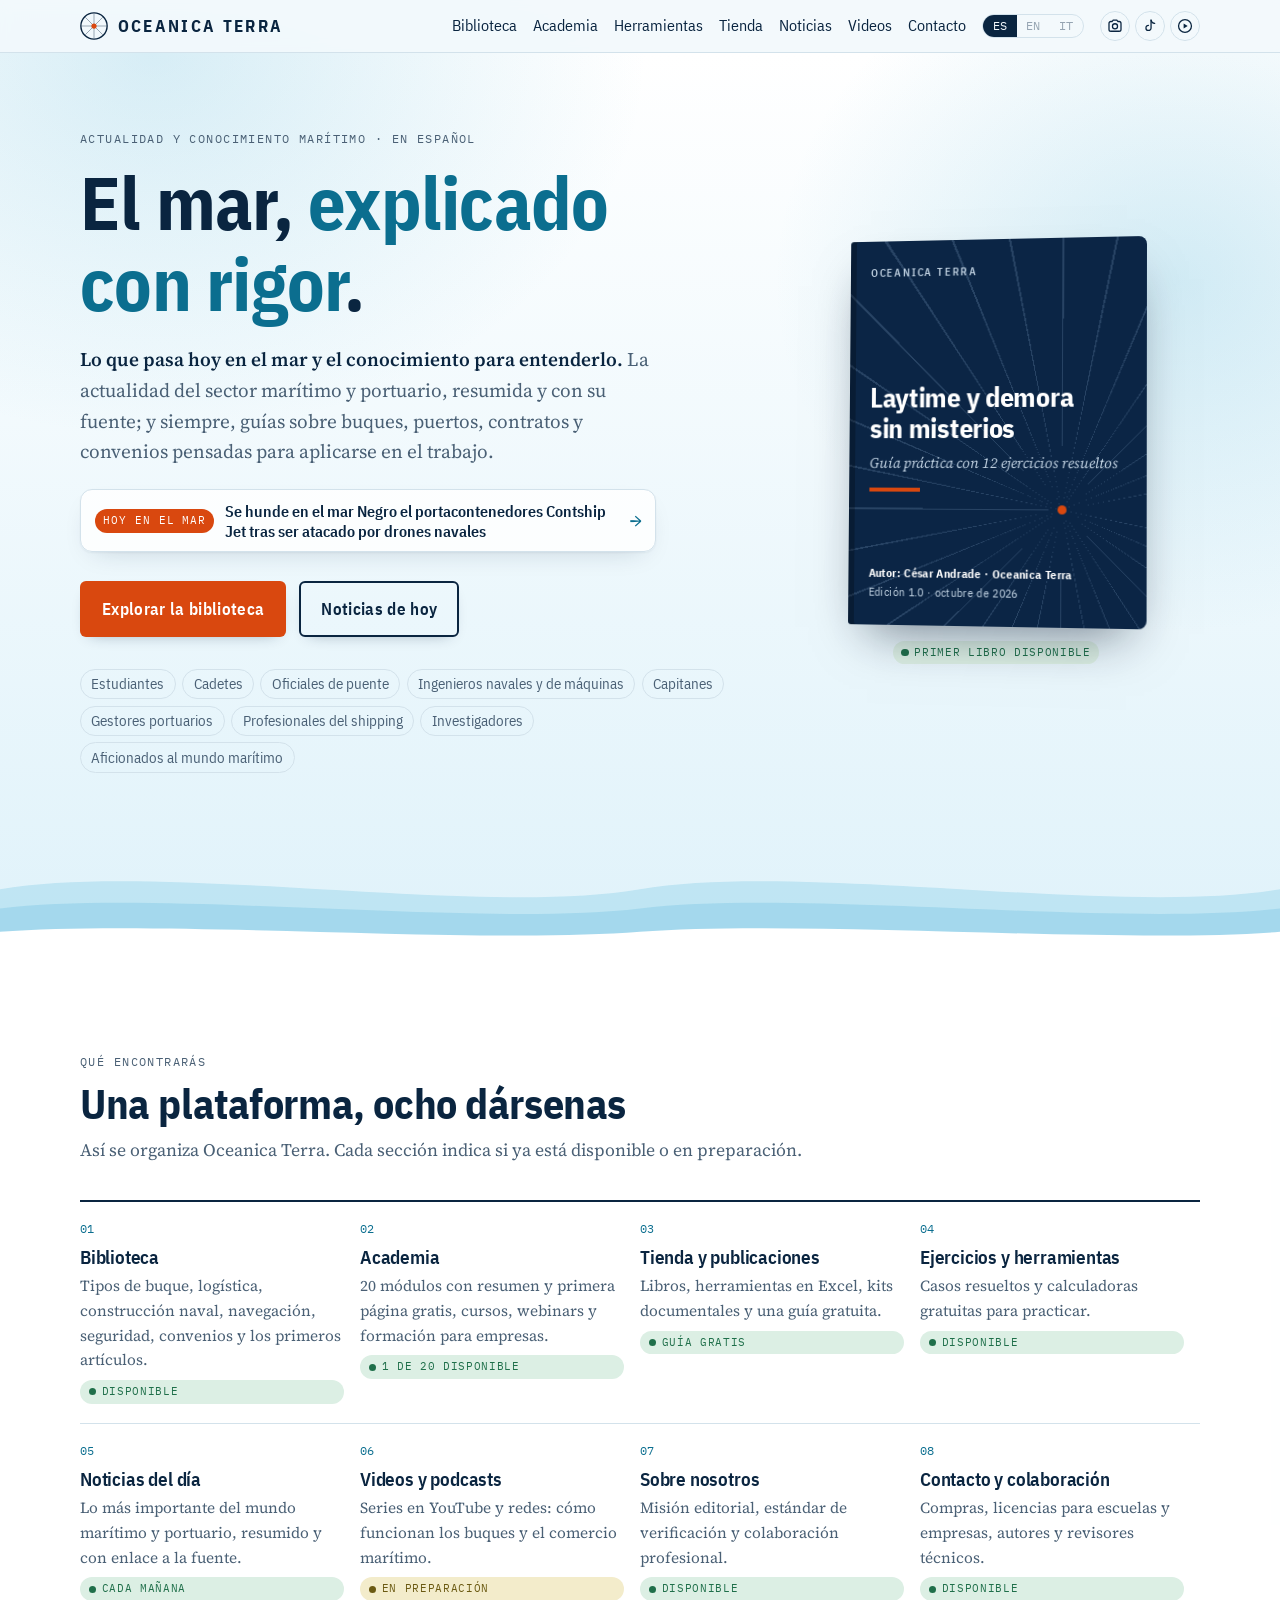
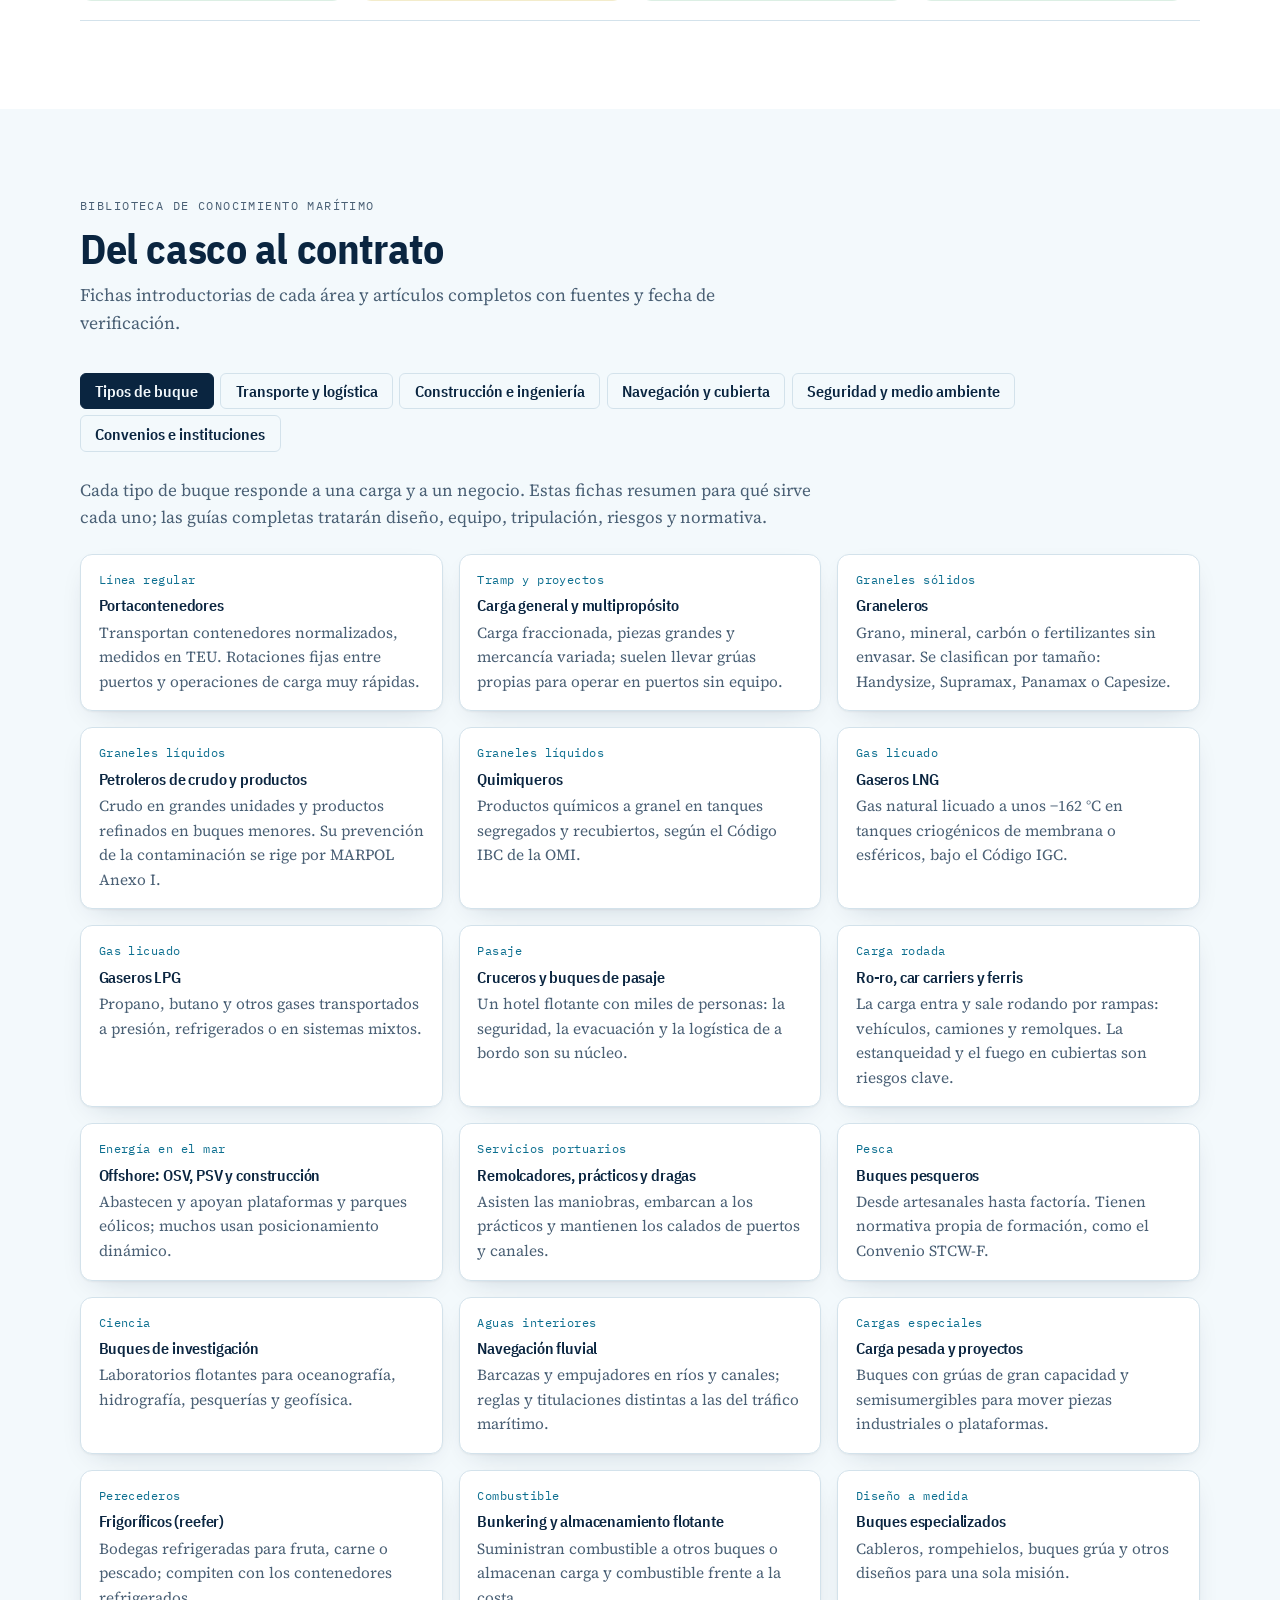
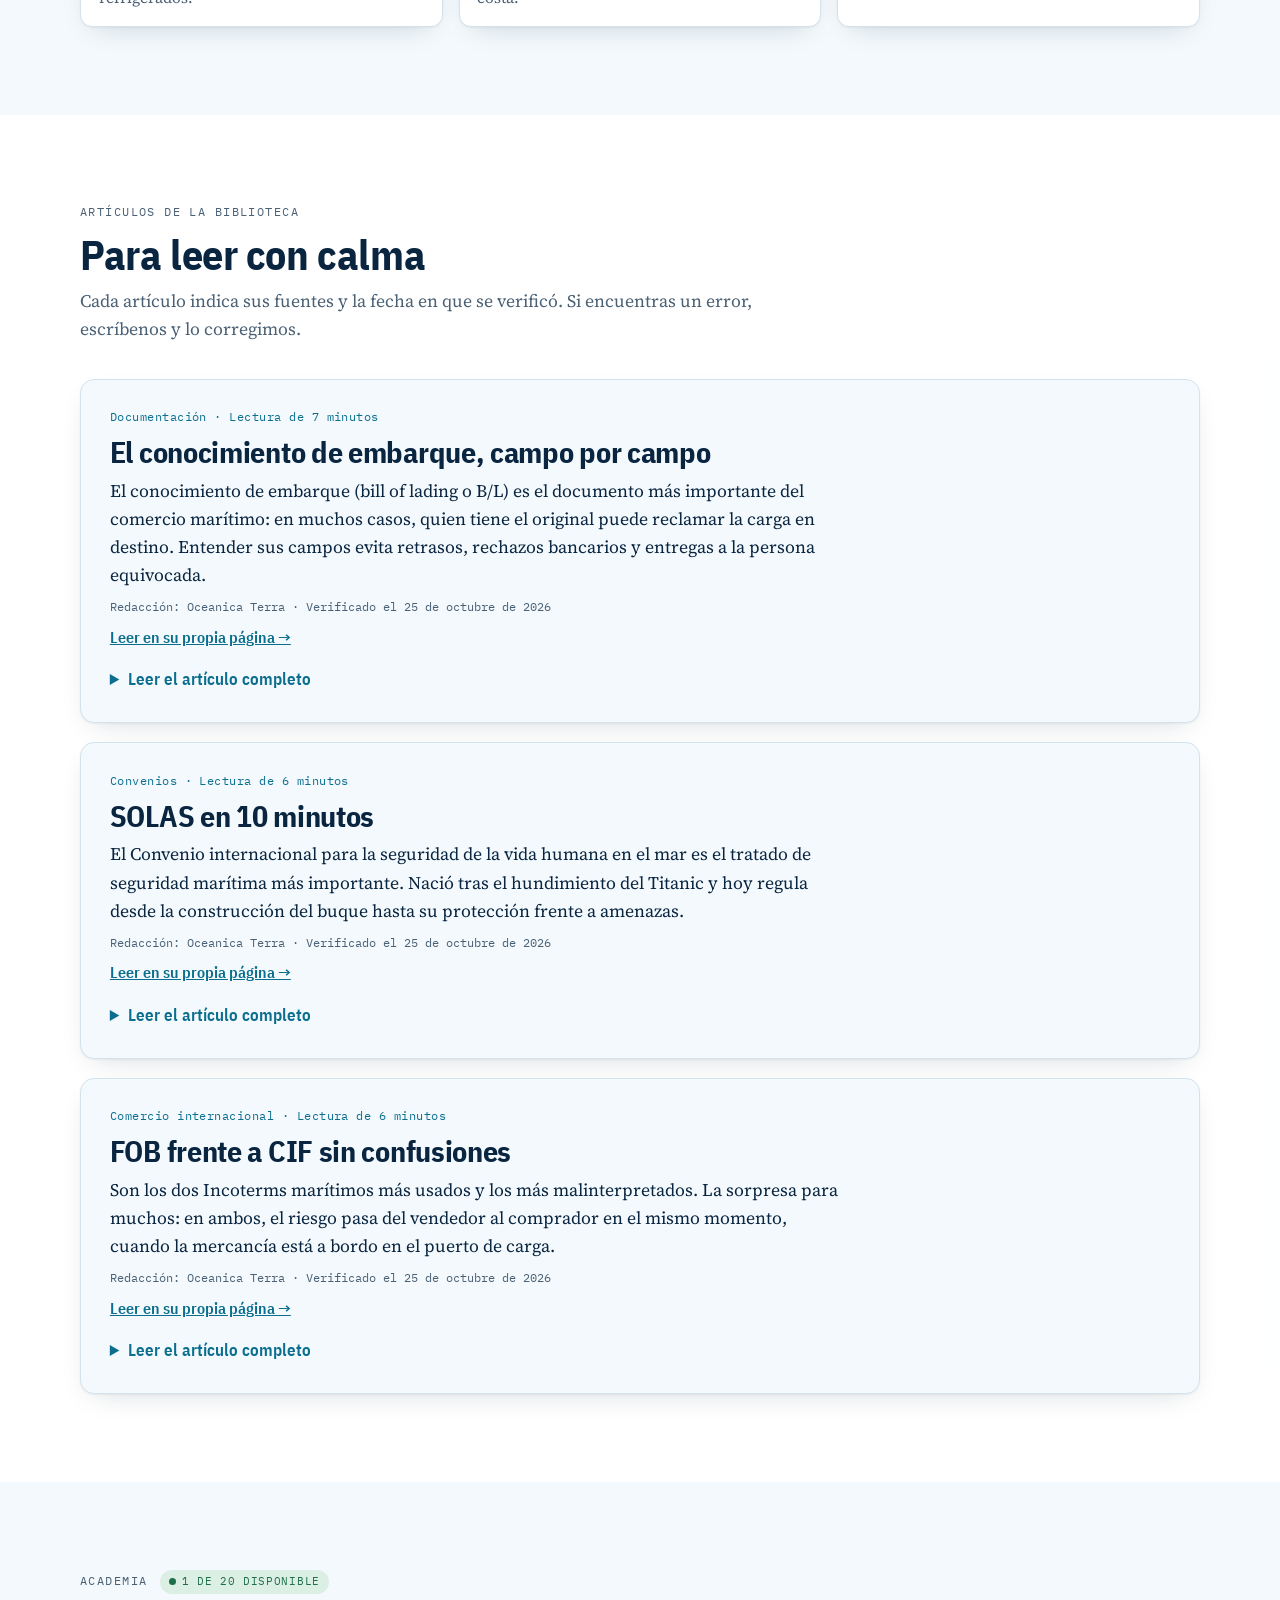
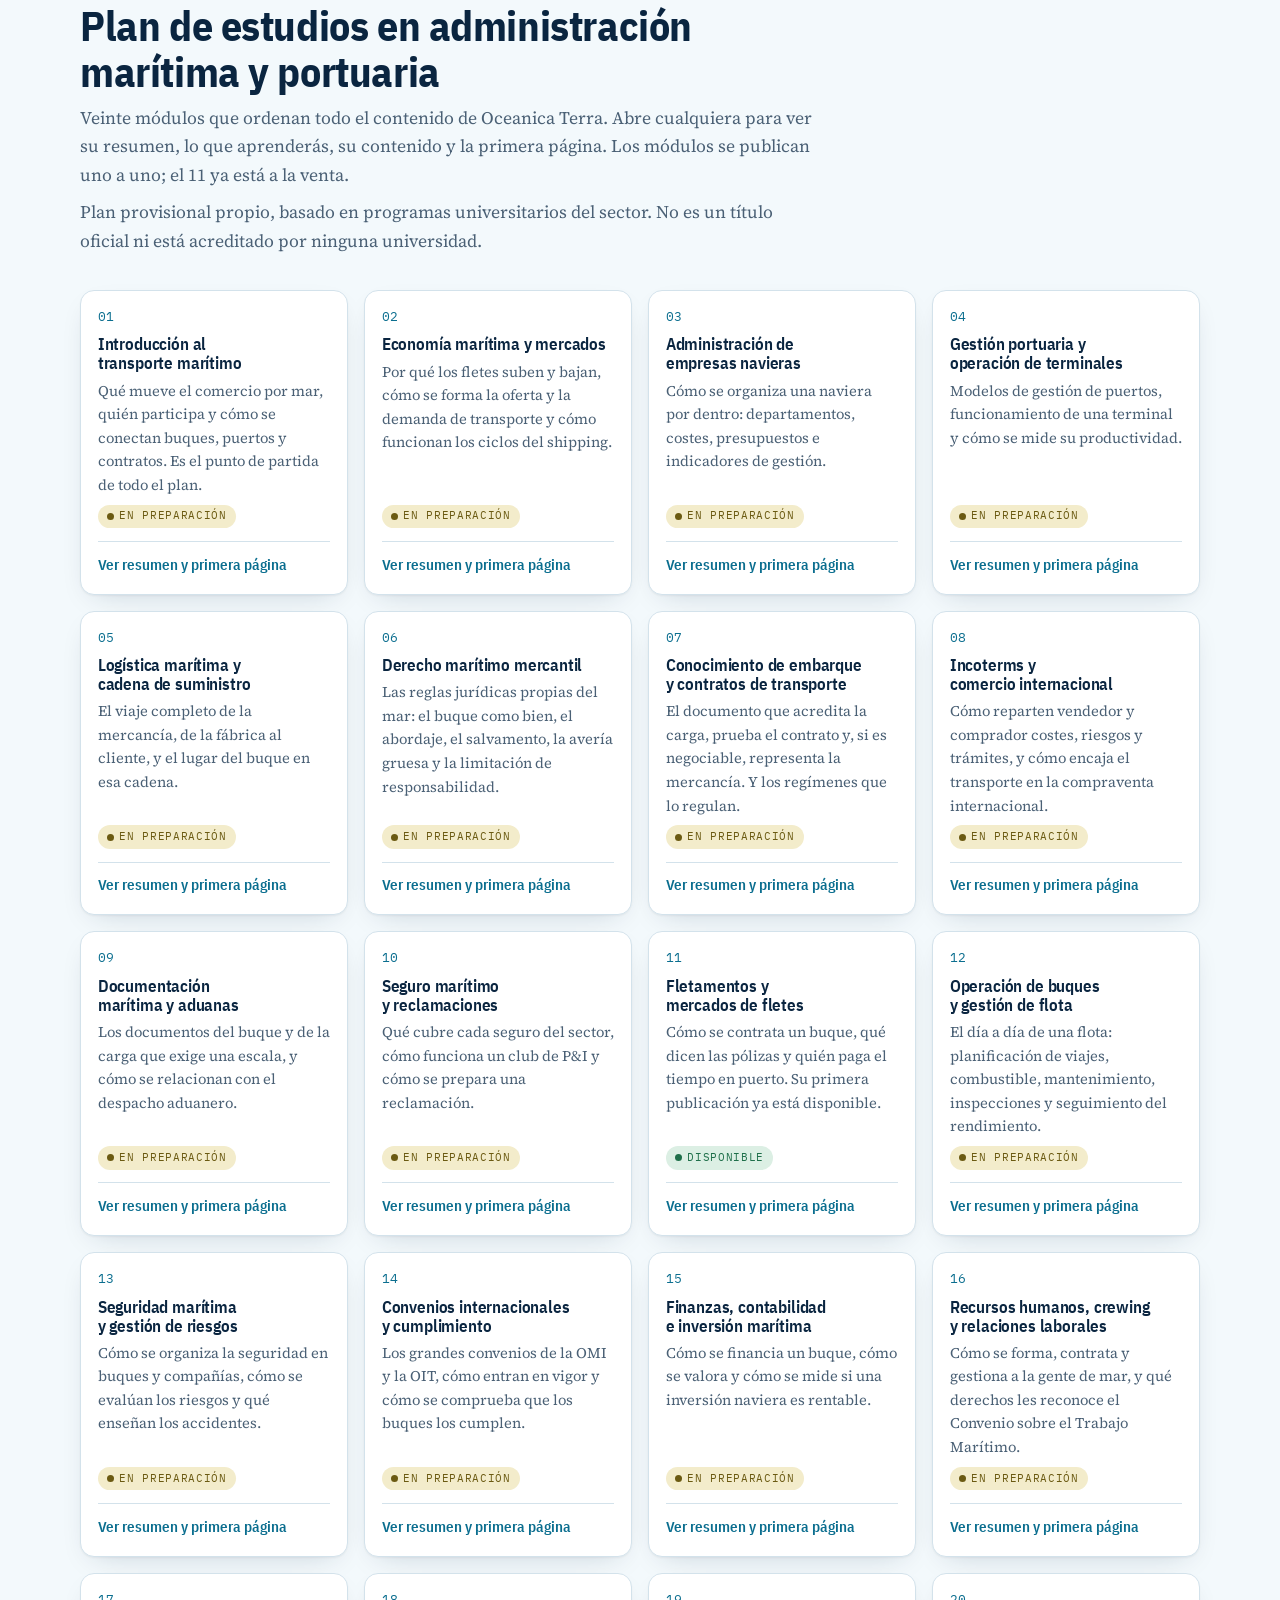
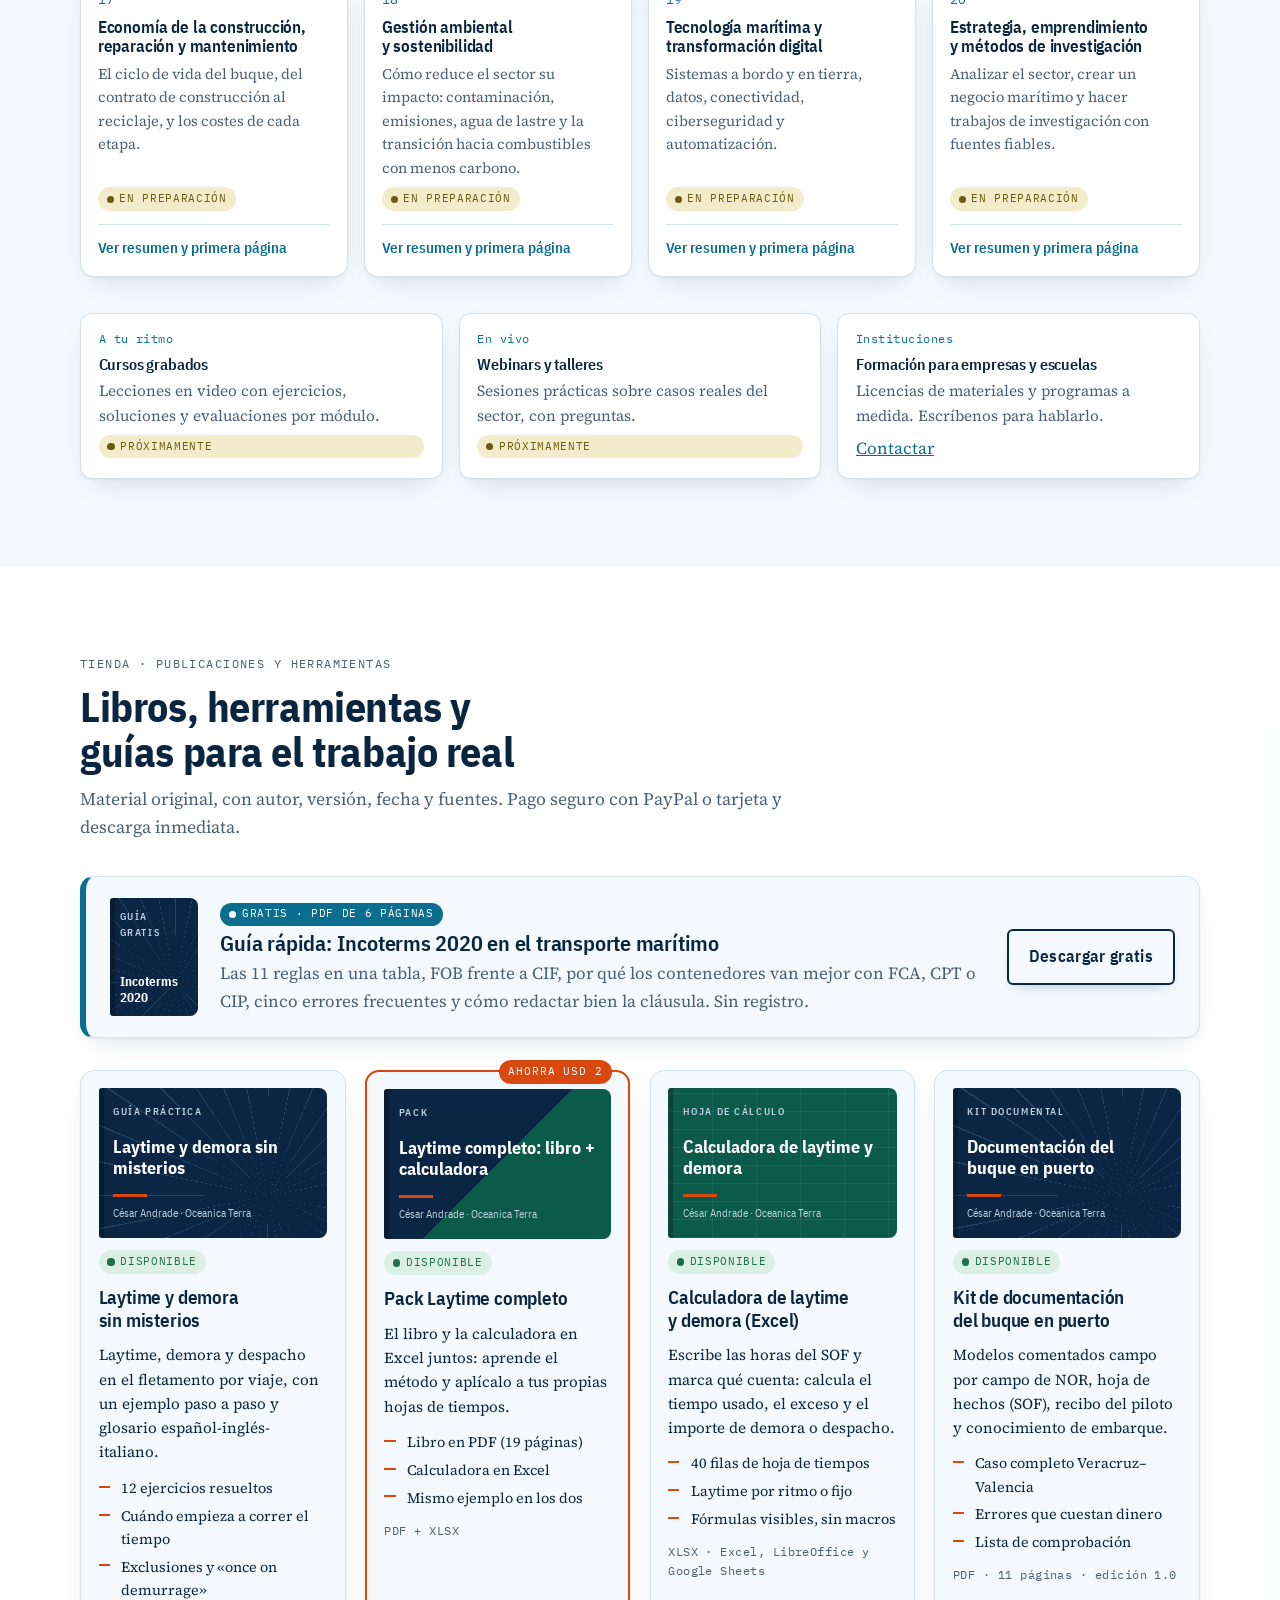
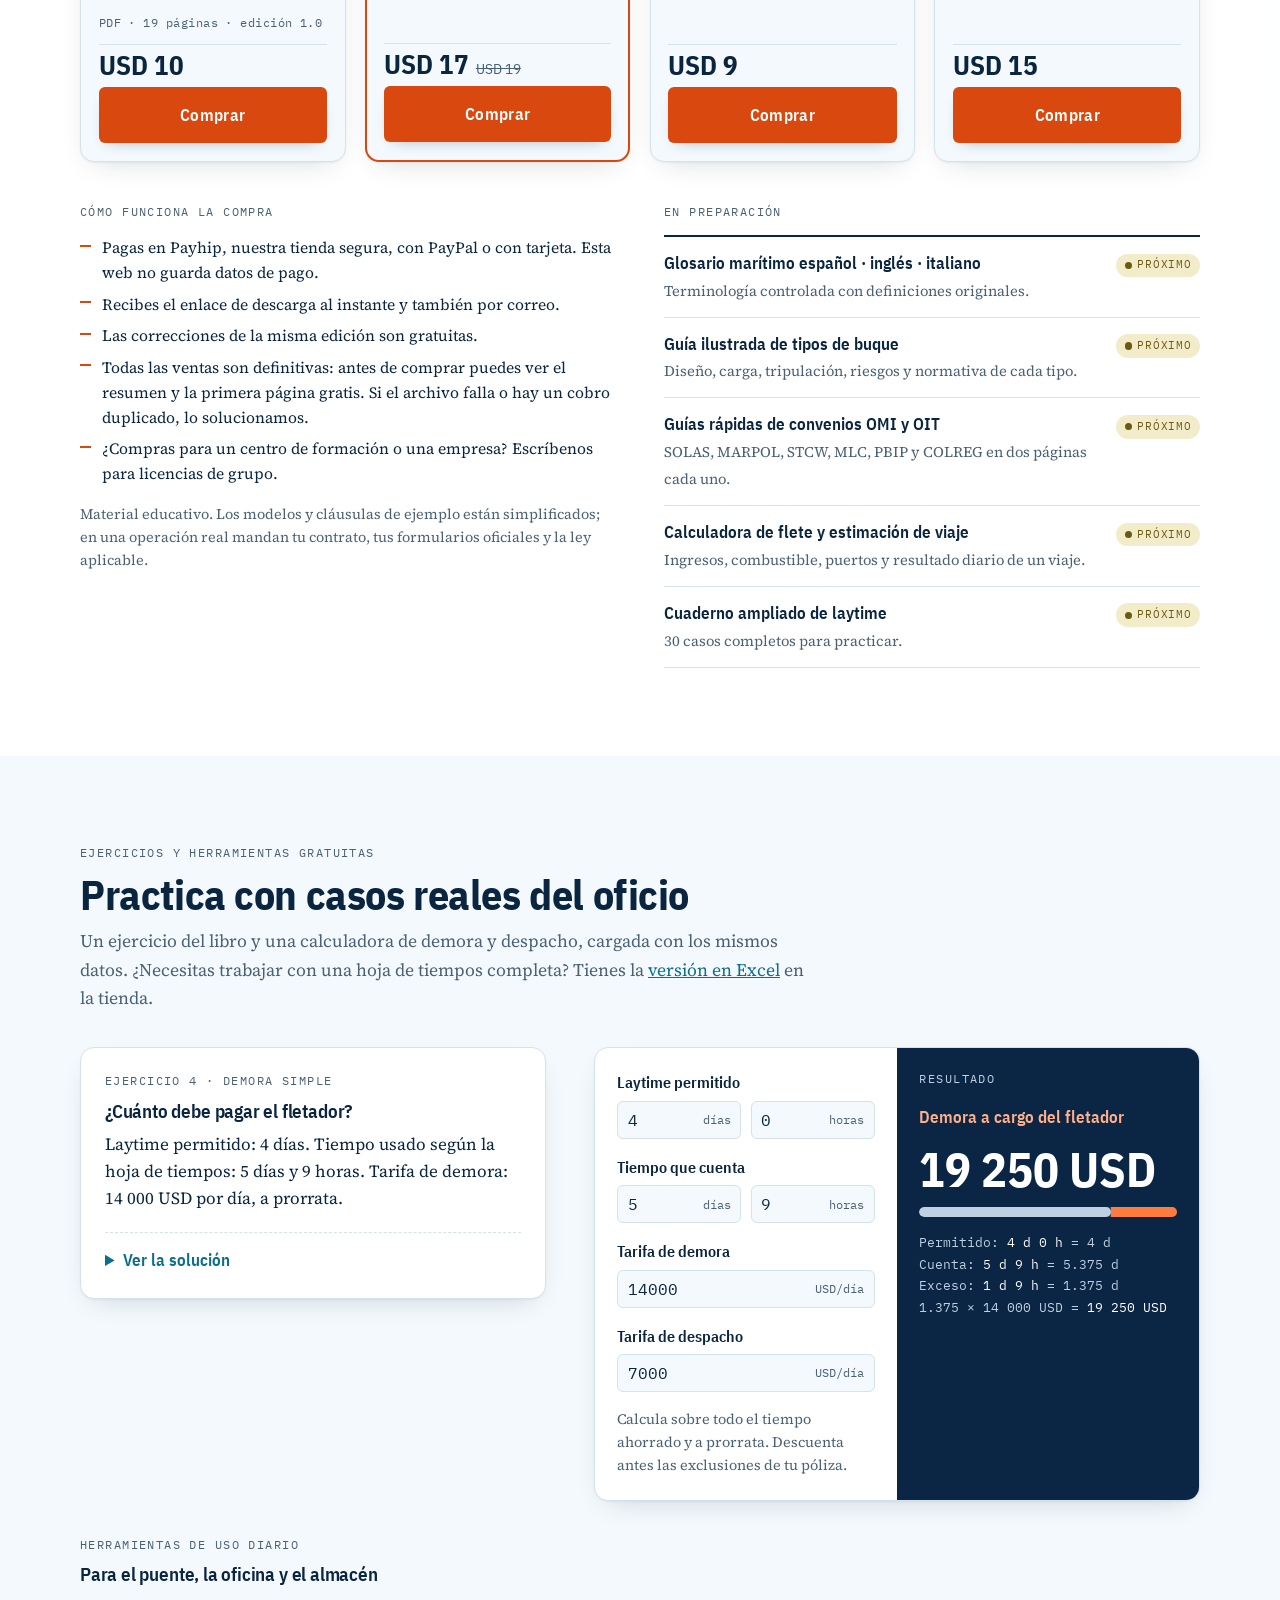
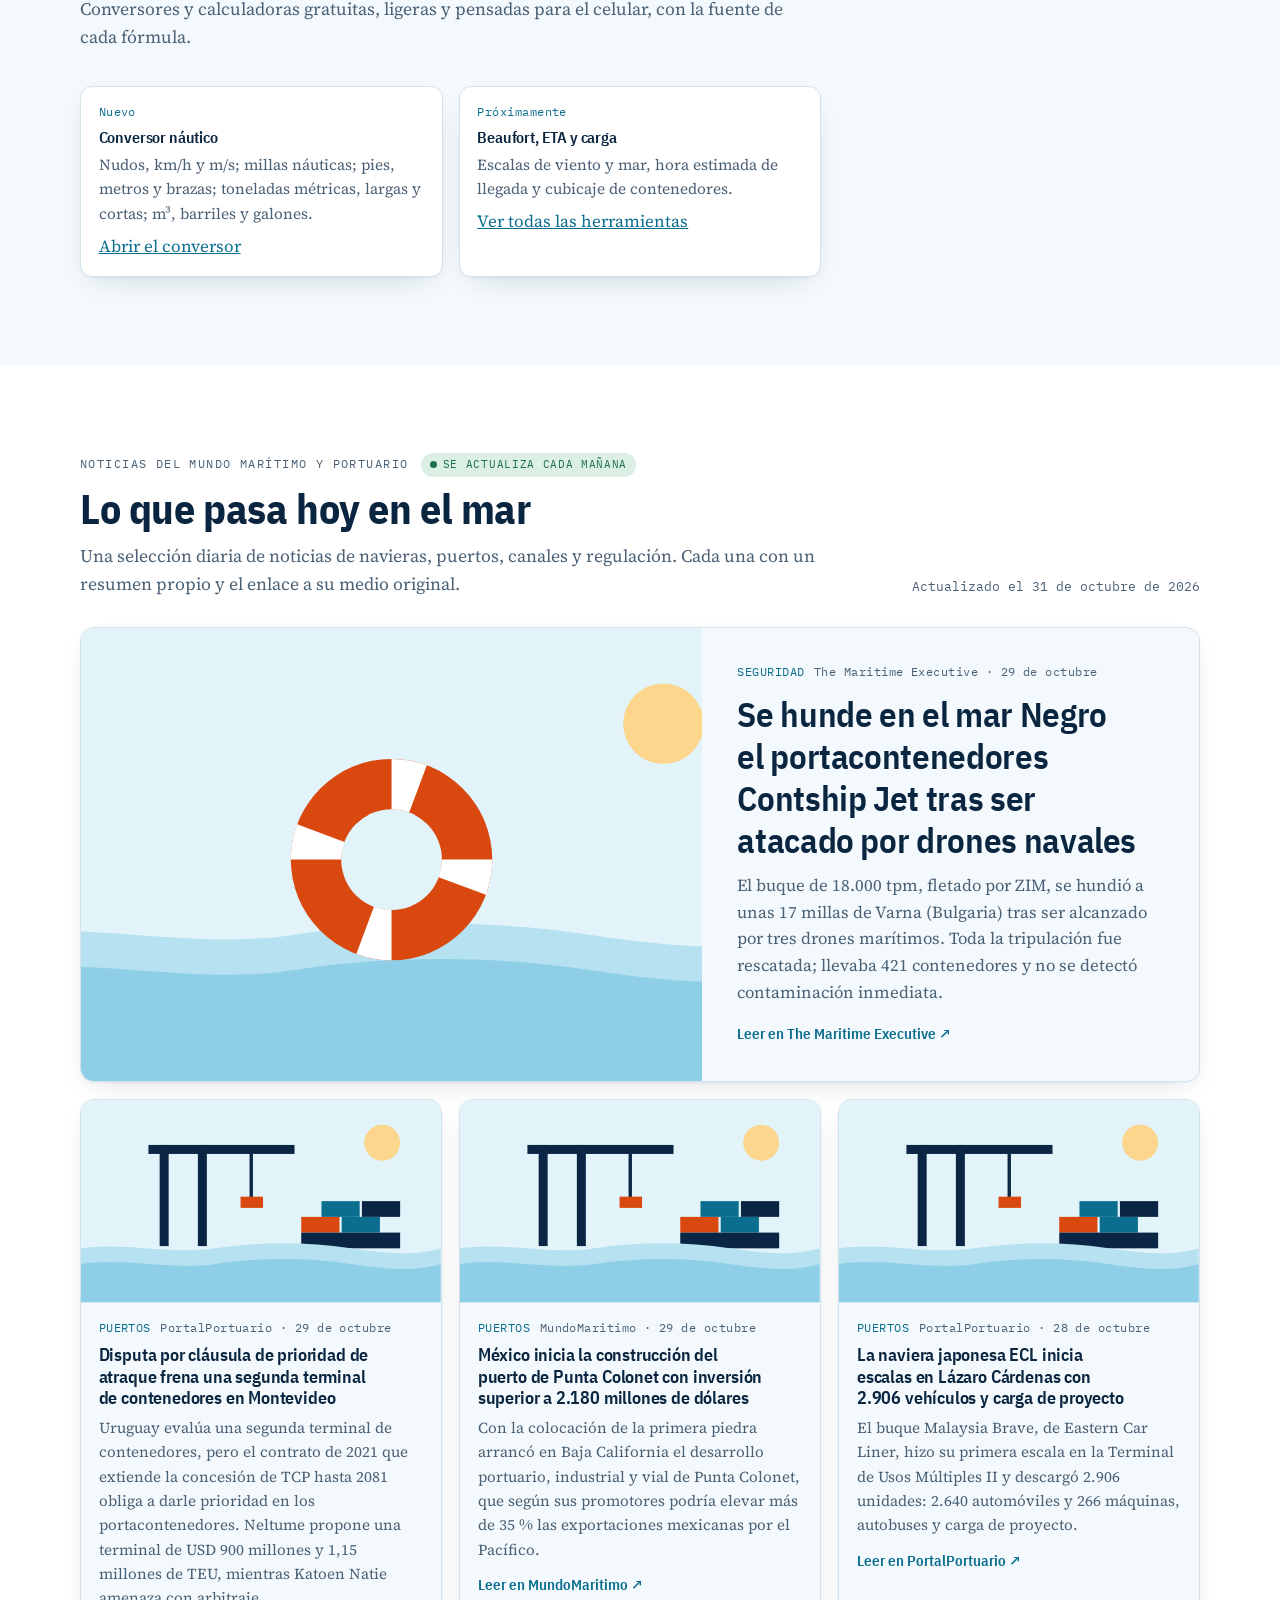
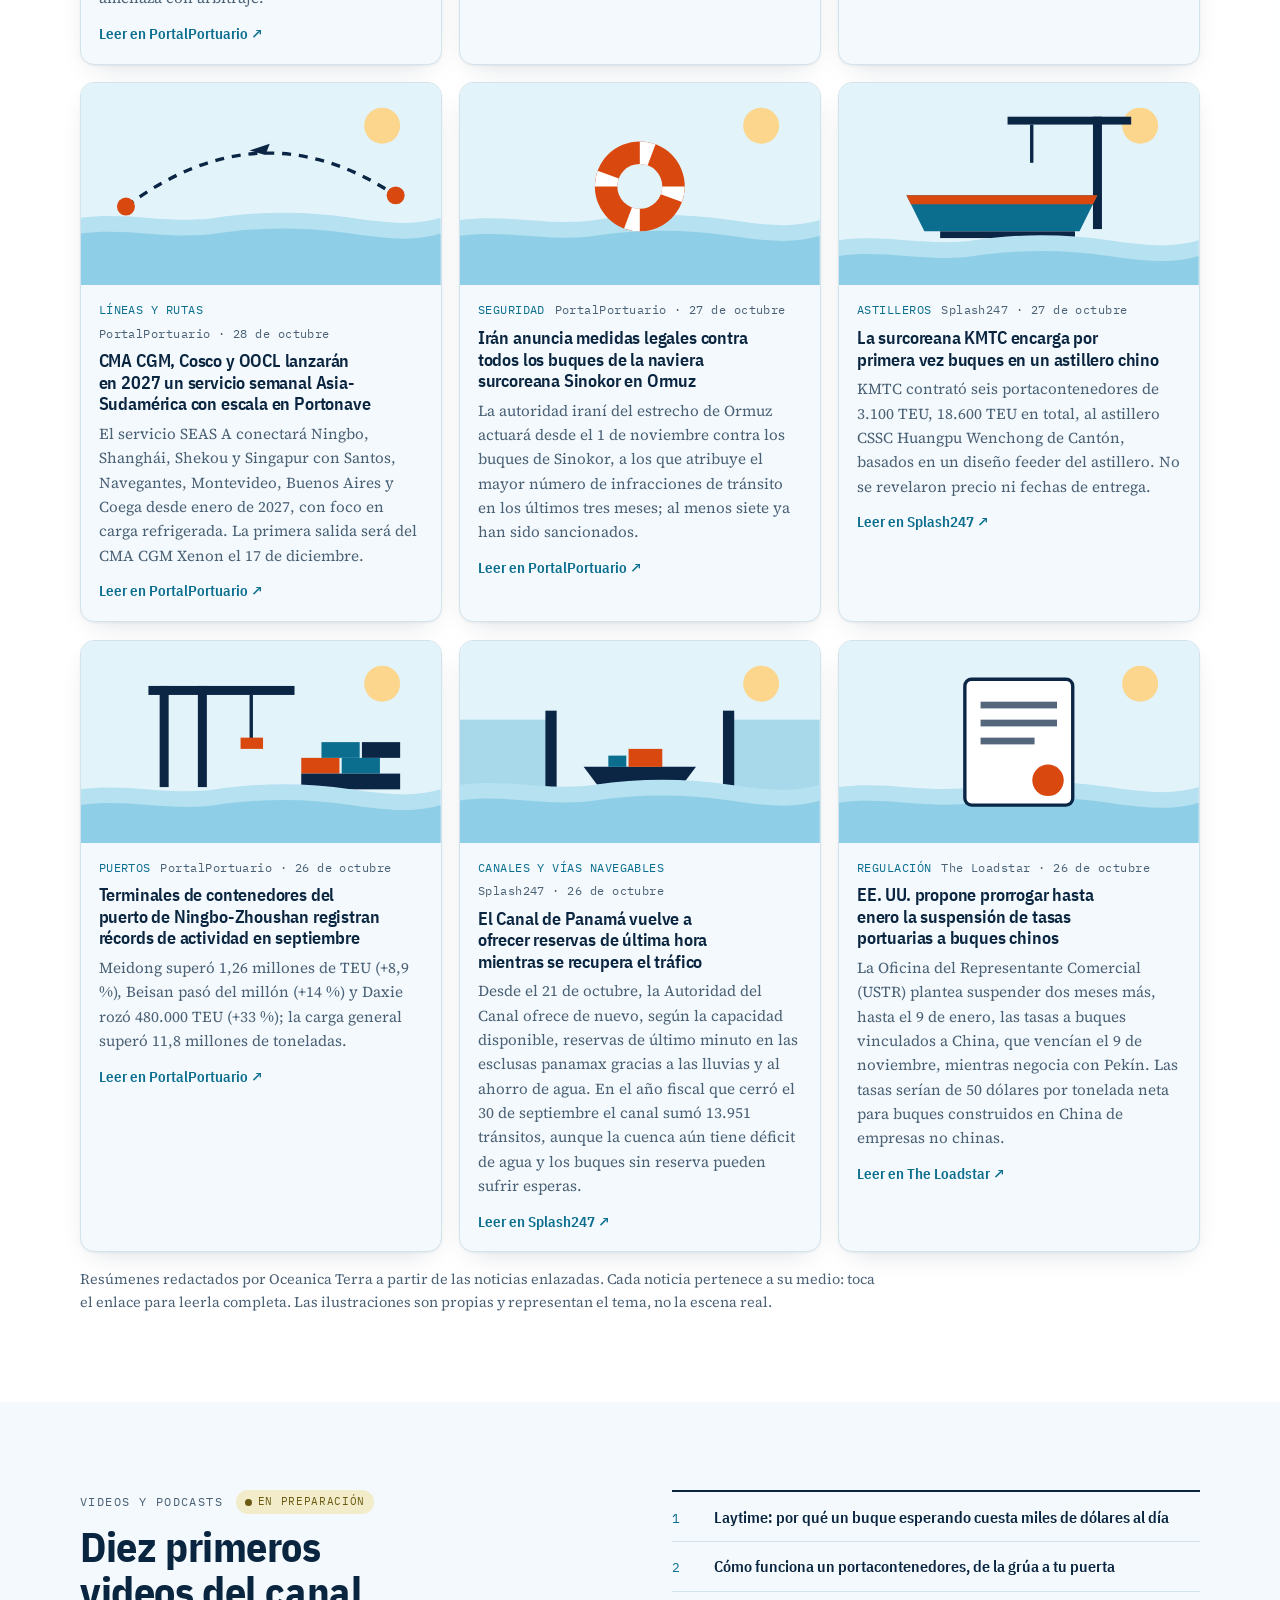
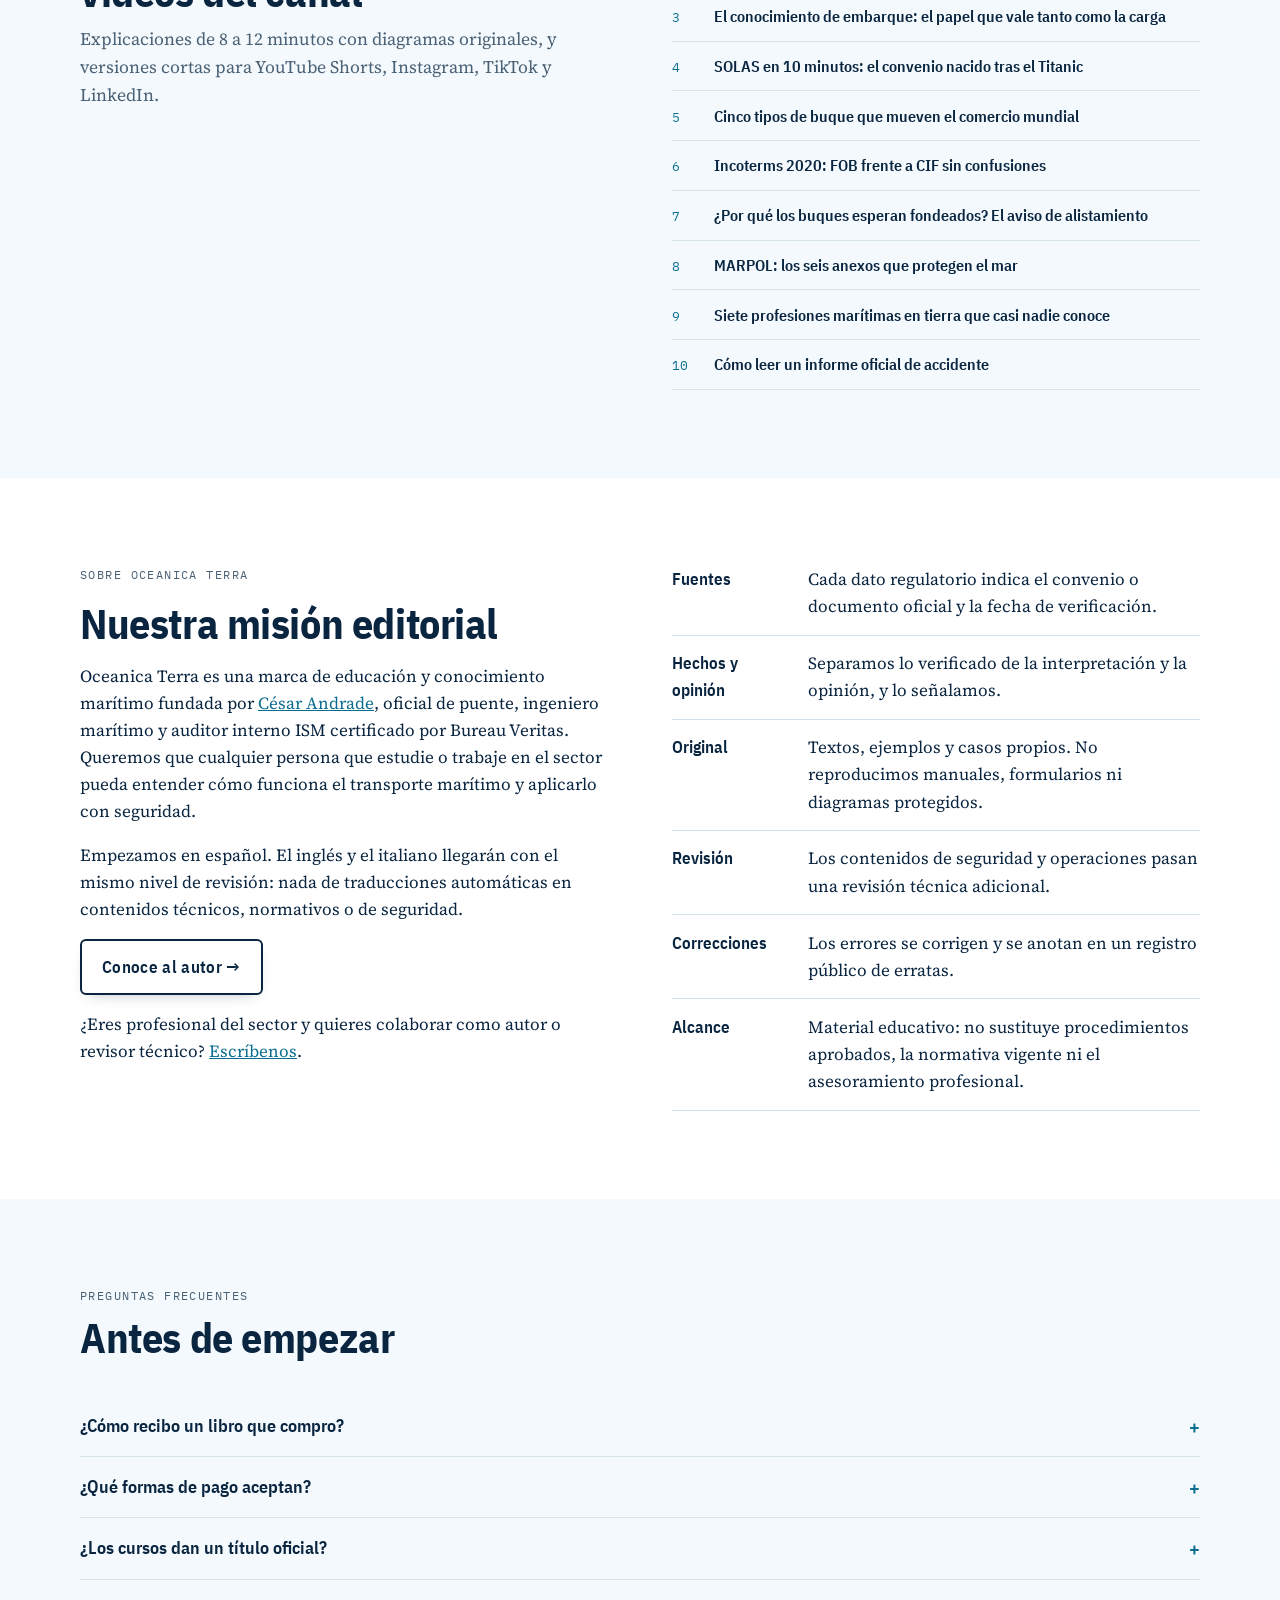
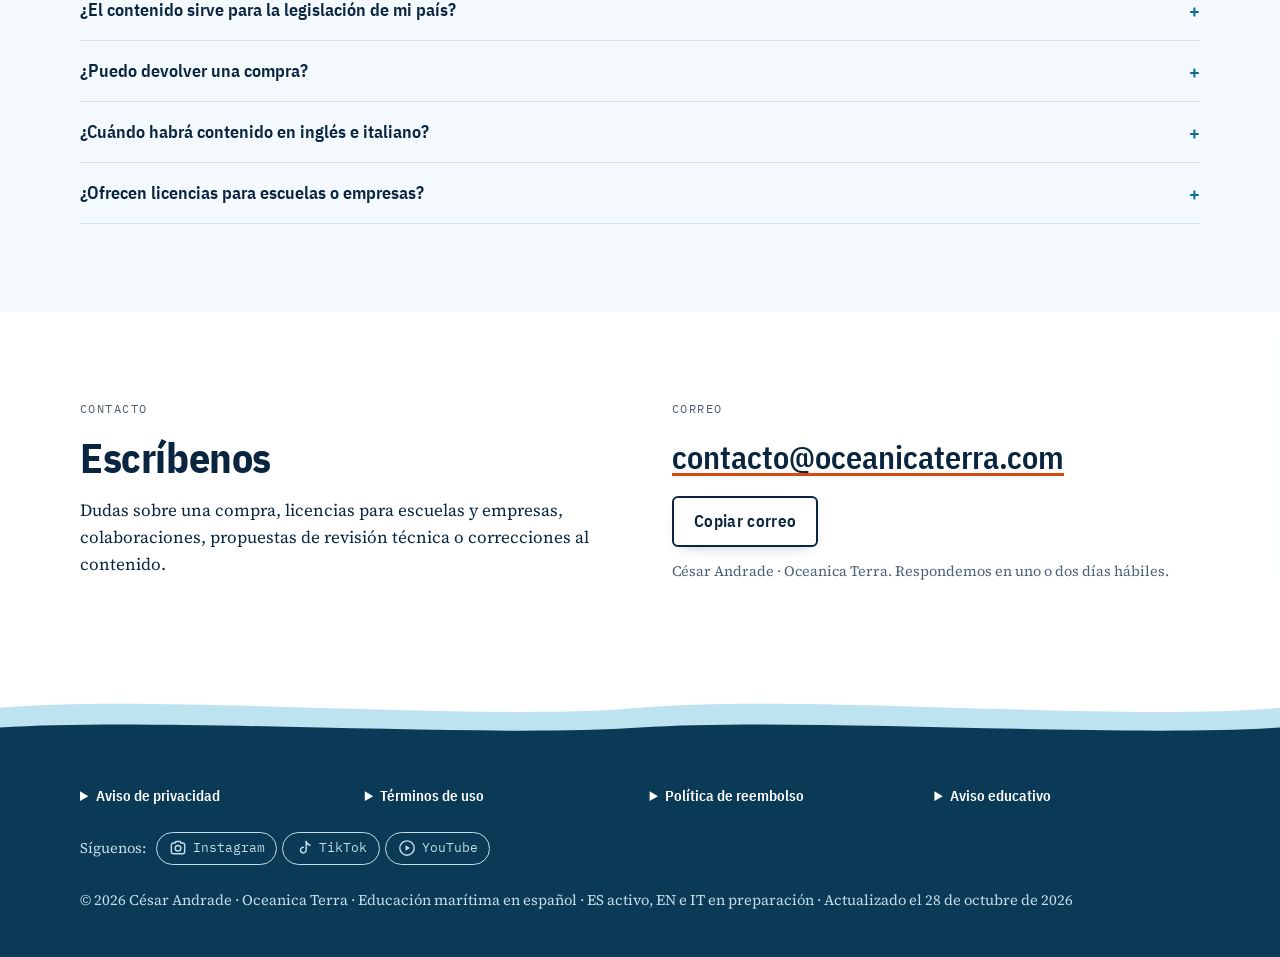
==== index.html @ d3eccf86 "Página del autor (César Andrade) con datos estructurados de perfil, enlace desde «Sobre nosotros» y " ====
<!doctype html>
<html lang="es">
<head>
<meta charset="utf-8">
<meta name="viewport" content="width=device-width, initial-scale=1, viewport-fit=cover">
<link rel="icon" href="data:image/svg+xml,%3Csvg xmlns='http://www.w3.org/2000/svg' viewBox='0 0 32 32'%3E%3Ccircle cx='16' cy='16' r='15' fill='%230B2545'/%3E%3Ccircle cx='16' cy='16' r='4' fill='%23D9480F'/%3E%3C/svg%3E">
<style>:root{padding-top:env(safe-area-inset-top,0px);padding-bottom:env(safe-area-inset-bottom,0px)}body{margin:0}img{max-width:100%}[hidden]{display:none!important}</style>
<title>Oceanica Terra · Noticias y guías marítimas en español</title>
<meta name="description" content="Oceanica Terra: noticias diarias del sector marítimo y portuario, con su fuente, y guías en español sobre buques, puertos, contratos y convenios.">
<link rel="canonical" href="https://www.oceanicaterra.com/">
<meta name="theme-color" content="#0B2545">
<meta name="robots" content="index, follow, max-image-preview:large">
<meta property="og:type" content="website">
<meta property="og:site_name" content="Oceanica Terra">
<meta property="og:locale" content="es_ES">
<meta property="og:url" content="https://www.oceanicaterra.com/">
<meta property="og:title" content="Oceanica Terra · El mar, explicado con rigor">
<meta property="og:description" content="Noticias diarias del sector marítimo y portuario, con su fuente, y guías en español sobre buques, puertos, contratos y convenios.">
<meta property="og:image" content="https://www.oceanicaterra.com/assets/og-oceanica-terra.jpg">
<meta property="og:image:width" content="1200">
<meta property="og:image:height" content="630">
<meta property="og:image:alt" content="Oceanica Terra: El mar, explicado con rigor. Actualidad y conocimiento marítimo en español.">
<meta name="twitter:card" content="summary_large_image">
<meta name="twitter:title" content="Oceanica Terra · El mar, explicado con rigor">
<meta name="twitter:description" content="Noticias diarias del sector marítimo y portuario, con su fuente, y guías en español sobre buques, puertos, contratos y convenios.">
<meta name="twitter:image" content="https://www.oceanicaterra.com/assets/og-oceanica-terra.jpg">
<script type="application/ld+json">{"@context":"https://schema.org","@graph":[{"@type":"Organization","@id":"https://www.oceanicaterra.com/#org","name":"Oceanica Terra","url":"https://www.oceanicaterra.com/","logo":"https://www.oceanicaterra.com/assets/og-oceanica-terra.jpg","email":"contacto@oceanicaterra.com","sameAs":["https://www.instagram.com/oceanicaterra/","https://www.facebook.com/1388088841059206","https://www.tiktok.com/@oceanicaterra","https://www.youtube.com/channel/UCG6881kVqyRiSnb0mSk_nrA"]},{"@type":"WebSite","@id":"https://www.oceanicaterra.com/#web","url":"https://www.oceanicaterra.com/","name":"Oceanica Terra","inLanguage":"es","publisher":{"@id":"https://www.oceanicaterra.com/#org"}}]}</script>
<link rel="preconnect" href="https://fonts.googleapis.com">
<link rel="preconnect" href="https://fonts.gstatic.com" crossorigin>
<link rel="stylesheet" href="https://fonts.googleapis.com/css2?family=IBM+Plex+Mono:wght@400;500&family=IBM+Plex+Sans+Condensed:wght@500;600;700&family=Source+Serif+4:ital,opsz,wght@0,8..60,400;0,8..60,600;1,8..60,400&display=swap">
<style>
/* Layout: mar claro, siempre en tema claro. Portada con olas en movimiento, fondo con líneas de oleaje muy suaves y pie de página como fondo marino; las tarjetas blancas mantienen el texto legible */
:root {
  --paper: #F3F9FC;
  --surface: #FFFFFF;
  --ink: #0A2540;
  --muted: #4A6075;
  --rule: #D3E2EB;
  --accent: #D9480F;
  --accent-ink: #0B6E8F;
  --on-accent: #FFFFFF;
  --cover-bg: #0B2545;
  --cover-line: rgba(140, 175, 210, .22);
  --cover-fg: #FFFFFF;
  --cover-soft: #BFD0E0;
  --good: #1F6F4A;
  --good-bg: #DCEFE4;
  --wait: #6B5A12;
  --wait-bg: #F3ECCB;
  --sea-1: #E2F3FA;
  --sea-2: #B5E1F0;
  --sea-3: #6FC0DE;
  --sea-line: #BFE3F0;
  --hero-top: #FFFFFF;
  --hero-bottom: #DFF2FA;
  --glow: rgba(111, 192, 222, .28);
  --deep: #0B3A57;
  --deep-fg: #FFFFFF;
  --deep-soft: #C3DDEA;
  --shadow: 0 1px 2px rgba(10, 37, 64, .05), 0 10px 28px -14px rgba(10, 37, 64, .22);
  --font-display: "IBM Plex Sans Condensed", "Arial Narrow", "Helvetica Neue", Arial, sans-serif;
  --font-body: "Source Serif 4", Georgia, "Times New Roman", serif;
  color-scheme: light;
  --font-mono: "IBM Plex Mono", ui-monospace, "SFMono-Regular", Menlo, Consolas, monospace;
}

* { box-sizing: border-box; }
html { scroll-behavior: smooth; }
@media (prefers-reduced-motion: reduce) { html { scroll-behavior: auto; } }
body {
  background-color: var(--paper); color: var(--ink);
  background-image:
    radial-gradient(ellipse 70% 45% at 8% 18%, var(--glow), transparent 62%),
    radial-gradient(ellipse 60% 45% at 95% 55%, var(--glow), transparent 62%),
    radial-gradient(ellipse 70% 40% at 35% 98%, var(--glow), transparent 62%);
  background-attachment: fixed;
  font-family: var(--font-body); font-size: 1.0625rem; line-height: 1.6;
  -webkit-font-smoothing: antialiased;
}
body::before { content: ""; position: fixed; inset: 0 0 auto; height: env(safe-area-inset-top, 0px); z-index: 10; background: var(--paper); }
.wrap {
  max-width: 72rem; margin: 0 auto;
  padding-left: max(16px, env(safe-area-inset-left, 0px));
  padding-right: max(16px, env(safe-area-inset-right, 0px));
}
h1, h2, h3, h4 { font-family: var(--font-display); line-height: 1.1; text-wrap: balance; margin: 0; letter-spacing: -.01em; }
h2 { font-size: clamp(1.8rem, 3.6vw, 2.6rem); font-weight: 700; }
h3 { font-size: 1.18rem; font-weight: 600; }
h4 { font-size: 1.02rem; font-weight: 600; }
p { margin: 0; }
a { color: var(--accent-ink); }
ul, ol { margin: 0; }
.label { font-family: var(--font-mono); font-size: .74rem; letter-spacing: .12em; text-transform: uppercase; color: var(--muted); }
.muted { color: var(--muted); }
:focus-visible { outline: 2px solid var(--accent); outline-offset: 3px; border-radius: 2px; }
section[id], main[id] { scroll-margin-top: 5rem; }

/* Mar de fondo */
.bg-sea { position: fixed; inset: 0; z-index: -1; pointer-events: none; overflow: hidden; }
.bg-sea svg { position: absolute; left: 0; width: 200%; height: 100%; }
.bg-sea path { fill: none; stroke: var(--sea-line); stroke-width: 1.3; vector-effect: non-scaling-stroke; }
.hero { position: relative; overflow: hidden; background:
  radial-gradient(ellipse 55% 60% at 12% 0%, var(--glow), transparent 70%),
  radial-gradient(ellipse 45% 55% at 92% 25%, var(--glow), transparent 70%),
  linear-gradient(180deg, var(--hero-top) 0%, var(--hero-bottom) 100%);
  padding-bottom: clamp(60px, 9vw, 120px); }
.hero > .wrap { position: relative; z-index: 1; }
.waves { position: absolute; left: 0; right: 0; bottom: -1px; height: clamp(70px, 10vw, 140px); overflow: hidden; pointer-events: none; }
.waves svg { position: absolute; bottom: 0; left: 0; width: 200%; height: 100%; }
.waves .w1 path { fill: var(--sea-2); opacity: .75; }
.waves .w2 path { fill: var(--sea-3); opacity: .35; }
.waves .w3 path { fill: var(--surface); }
.shore { position: relative; height: clamp(50px, 7vw, 90px); background: var(--surface); overflow: hidden; }
.shore svg { position: absolute; bottom: -1px; left: 0; width: 200%; height: 100%; }
.shore .s1 path { fill: var(--sea-3); opacity: .45; }
.shore .s2 path { fill: var(--deep); }
@media (prefers-reduced-motion: no-preference) {
  .waves .w1 { animation: drift 38s linear infinite; }
  .waves .w2 { animation: drift 26s linear infinite reverse; }
  .waves .w3 { animation: drift 18s linear infinite; }
  .shore .s1 { animation: drift 30s linear infinite reverse; }
  .shore .s2 { animation: drift 22s linear infinite; }
  .bg-sea svg { animation: drift 90s linear infinite; }
}
@keyframes drift { from { transform: translateX(0); } to { transform: translateX(-50%); } }

/* Estado */
.chip { display: inline-flex; align-items: center; gap: .35rem; font-family: var(--font-mono); font-size: .7rem; letter-spacing: .06em; text-transform: uppercase; padding: .18rem .55rem; border-radius: 999px; white-space: nowrap; }
.chip::before { content: ""; width: .45rem; height: .45rem; border-radius: 50%; background: currentColor; }
.chip.on { color: var(--good); background: var(--good-bg); }
.chip.soon { color: var(--wait); background: var(--wait-bg); }

/* Cabecera */
header.top { position: sticky; top: env(safe-area-inset-top, 0px); z-index: 5; background: color-mix(in srgb, var(--paper) 93%, transparent); backdrop-filter: blur(6px); border-bottom: 1px solid var(--rule); }
header.top .wrap { display: flex; align-items: center; justify-content: space-between; gap: .8rem 1.2rem; padding-block: .7rem; flex-wrap: wrap; }
.brand { display: flex; align-items: center; gap: .6rem; text-decoration: none; color: var(--ink); }
.brand svg { width: 28px; height: 28px; flex: none; }
.brand span { font-family: var(--font-display); font-weight: 700; font-size: 1.05rem; letter-spacing: .14em; }
nav.links { display: flex; gap: .4rem 1rem; flex-wrap: wrap; align-items: center; font-family: var(--font-display); font-size: .98rem; }
nav.links a { color: var(--ink); text-decoration: none; }
nav.links a:hover { color: var(--accent-ink); }
.langs { display: inline-flex; border: 1px solid var(--rule); border-radius: 999px; overflow: hidden; }
.langs button { font-family: var(--font-mono); font-size: .76rem; background: transparent; color: var(--muted); border: 0; padding: .22rem .6rem; cursor: pointer; }
.langs button[aria-pressed="true"] { background: var(--ink); color: var(--paper); }
.langs button.soon { opacity: .55; }
.langs button.soon[aria-pressed="true"] { opacity: 1; }

/* Redes sociales: siempre visibles en la cabecera fija y en el pie */
.social { display: inline-flex; gap: .35rem; align-items: center; }
.social a { display: inline-flex; align-items: center; gap: .3rem; padding: .22rem .55rem; border: 1px solid var(--rule); border-radius: 999px; color: var(--ink); text-decoration: none; font-family: var(--font-mono); font-size: .74rem; line-height: 1; }
.social a:hover, .social a:focus-visible { color: var(--accent-ink); border-color: currentColor; }
.social svg { width: 18px; height: 18px; flex: none; }
header.top .social span { position: absolute; width: 1px; height: 1px; overflow: hidden; clip: rect(0 0 0 0); white-space: nowrap; }
header.top .social a { padding: .3rem; }
.social.foot a { color: var(--deep-soft); border-color: currentColor; font-size: .8rem; padding: .35rem .7rem; }
.social.foot a:hover, .social.foot a:focus-visible { color: #fff; }
.social.foot svg { width: 20px; height: 20px; }
.social-row { display: flex; flex-wrap: wrap; align-items: center; gap: .6rem; margin: 0; }
.langnote { background: var(--wait-bg); color: var(--wait); font-family: var(--font-display); font-size: 1rem; }
.langnote .wrap { padding-block: .6rem; }

/* Botones */
.btn { box-shadow: 0 6px 16px -10px rgba(10, 37, 64, .45); display: inline-flex; align-items: center; justify-content: center; gap: .5rem; font-family: var(--font-display); font-weight: 600; font-size: 1.05rem; letter-spacing: .02em; padding: .78rem 1.25rem; border-radius: 6px; text-decoration: none; cursor: pointer; border: 2px solid transparent; }
.btn-primary { background: var(--accent); color: var(--on-accent); }
.btn-primary:hover { filter: brightness(1.06); }
.btn-ghost { border-color: var(--ink); color: var(--ink); background: transparent; }
.btn-ghost:hover { background: var(--surface); }
.btn[aria-disabled="true"] { background: var(--rule); color: var(--muted); cursor: default; filter: none; }

/* Hero */
.hero .wrap { display: grid; grid-template-columns: minmax(0, 1.35fr) minmax(0, .85fr); gap: clamp(2rem, 5vw, 4.5rem); align-items: center; padding-block: clamp(2.5rem, 6vw, 5rem); }
.hero h1 { font-size: clamp(2.6rem, 6.4vw, 4.6rem); font-weight: 700; margin-top: .9rem; }
.hero h1 em { font-style: normal; color: var(--accent-ink); }
.hero .lede { font-size: 1.2rem; color: var(--muted); max-width: 36rem; margin-top: 1.2rem; }
.hero .lede-k { color: var(--ink); font-weight: 600; }
.today { display: flex; align-items: center; gap: .7rem; margin-top: 1.4rem; max-width: 36rem; padding: .65rem .9rem; background: color-mix(in srgb, var(--surface) 85%, transparent); border: 1px solid var(--rule); border-radius: 12px; box-shadow: var(--shadow); color: var(--ink); text-decoration: none; }
.today:hover { border-color: var(--accent-ink); }
.today-k { flex: none; font-family: var(--font-mono); font-size: .7rem; letter-spacing: .08em; text-transform: uppercase; color: var(--on-accent); background: var(--accent); padding: .2rem .5rem; border-radius: 999px; }
.today-t { flex: 1; min-width: 0; font-family: var(--font-display); font-weight: 600; font-size: 1rem; line-height: 1.25; overflow: hidden; display: -webkit-box; -webkit-line-clamp: 2; -webkit-box-orient: vertical; }
.today-go { flex: none; color: var(--accent-ink); font-weight: 700; }
.hero .ctas { display: flex; gap: .8rem; flex-wrap: wrap; margin-top: 1.8rem; }
.audience { margin-top: 2rem; display: flex; flex-wrap: wrap; gap: .4rem; }
.audience span { font-family: var(--font-display); font-size: .92rem; border: 1px solid var(--rule); border-radius: 999px; padding: .15rem .65rem; color: var(--muted); }

/* Portada del libro */
.book { perspective: 1400px; display: grid; justify-items: center; gap: .9rem; }
.cover { width: min(100%, 300px); aspect-ratio: 8.5 / 11; max-width: 100%;
  background: repeating-conic-gradient(from 0deg at 72% 70%, var(--cover-line) 0deg .45deg, transparent .45deg 11.25deg), var(--cover-bg);
  color: var(--cover-fg); border-radius: 3px 8px 8px 3px; padding: 1.5rem 1.3rem; display: flex; flex-direction: column; justify-content: space-between; position: relative;
  box-shadow: inset 6px 0 0 rgba(0,0,0,.25), 0 24px 50px -20px rgba(5, 20, 40, .55); transform: rotateY(-8deg) rotateX(2deg); text-decoration: none; }
.cover::after { content: ""; position: absolute; left: 72%; top: 70%; width: 9px; height: 9px; margin: -4.5px; border-radius: 50%; background: var(--accent); }
.cover .k { font-family: var(--font-display); letter-spacing: .16em; font-size: .7rem; color: var(--cover-soft); font-weight: 600; }
.cover h3 { font-size: 1.75rem; font-weight: 700; color: var(--cover-fg); margin-top: 1.8rem; }
.cover i { font-family: var(--font-body); color: var(--cover-soft); font-size: .92rem; display: block; margin-top: .5rem; }
.cover .bar { width: 52px; height: 4px; background: var(--accent); margin-top: .8rem; }
.cover small { font-family: var(--font-display); color: var(--cover-soft); font-size: .72rem; letter-spacing: .03em; }
.cover small b { color: var(--cover-fg); }
@media (prefers-reduced-motion: no-preference) { .cover { transition: transform .5s ease; } .book:hover .cover { transform: rotateY(-2deg); } }

/* Secciones */
section.band { padding-block: clamp(3rem, 7vw, 5.5rem); }
section.band.alt { background: color-mix(in srgb, var(--surface) 94%, transparent); }
.sec-head { display: grid; gap: .6rem; max-width: 46rem; margin-bottom: 2.2rem; }
.sec-head p:not(.label) { color: var(--muted); font-size: 1.1rem; }
.sec-head .row { display: flex; gap: .8rem; align-items: center; flex-wrap: wrap; }

/* Índice de la plataforma */
.harbour { display: grid; grid-template-columns: repeat(4, minmax(0, 1fr)); border-top: 2px solid var(--ink); }
.harbour a { display: grid; gap: .45rem; align-content: start; padding: 1.1rem 1rem 1.2rem 0; border-bottom: 1px solid var(--rule); text-decoration: none; color: var(--ink); }
.harbour a:hover h3 { color: var(--accent-ink); }
.harbour .n { font-family: var(--font-mono); font-size: .78rem; color: var(--accent-ink); }
.harbour p { color: var(--muted); font-size: .96rem; }

/* Biblioteca */
.tabs { display: flex; flex-wrap: wrap; gap: .4rem; margin-bottom: 1.6rem; }
.tabs button { font-family: var(--font-display); font-size: 1rem; font-weight: 600; border: 1px solid var(--rule); background: var(--paper); color: var(--ink); padding: .45rem .9rem; border-radius: 6px; cursor: pointer; }
section.alt .tabs button { background: var(--paper); }
.tabs button[aria-selected="true"] { background: var(--ink); color: var(--paper); border-color: var(--ink); }
.panel-intro { max-width: 46rem; color: var(--muted); margin-bottom: 1.4rem; }
.grid3 { display: grid; grid-template-columns: repeat(3, minmax(0, 1fr)); gap: 1rem; }
.entry { background: var(--paper); border: 1px solid var(--rule); border-radius: 12px; box-shadow: var(--shadow); padding: 1rem 1.1rem; display: grid; gap: .4rem; align-content: start; }
section:not(.alt) .entry { background: var(--surface); }
.entry .meta { font-family: var(--font-mono); font-size: .74rem; color: var(--accent-ink); letter-spacing: .04em; }
.entry p { font-size: .96rem; color: var(--muted); }
.tablewrap { overflow-x: auto; }
table.reg { width: 100%; border-collapse: collapse; font-size: .95rem; min-width: 640px; }
table.reg th, table.reg td { text-align: left; padding: .6rem .6rem; border-bottom: 1px solid var(--rule); vertical-align: top; }
table.reg th { font-family: var(--font-mono); font-size: .72rem; letter-spacing: .08em; text-transform: uppercase; color: var(--muted); font-weight: 500; }
table.reg td:first-child { font-family: var(--font-display); font-weight: 600; white-space: nowrap; }
table.reg td.y { font-family: var(--font-mono); font-variant-numeric: tabular-nums; white-space: nowrap; }
.kind { font-family: var(--font-mono); font-size: .72rem; padding: .1rem .45rem; border-radius: 4px; border: 1px solid var(--rule); white-space: nowrap; }
.footnote { font-size: .9rem; color: var(--muted); margin-top: 1rem; max-width: 50rem; }

/* Artículos */
.articles { display: grid; gap: 1.2rem; }
.art { background: var(--paper); border: 1px solid var(--rule); border-radius: 14px; box-shadow: var(--shadow); padding: clamp(1.1rem, 3vw, 1.8rem); }
.art-head { display: grid; gap: .5rem; max-width: 46rem; }
.art-head .meta { font-family: var(--font-mono); font-size: .74rem; color: var(--accent-ink); letter-spacing: .04em; }
.art-page { font-family: var(--font-display); font-weight: 600; font-size: 1rem; }
.art-page a { color: var(--accent-ink); }
.art-head h3 { font-size: clamp(1.4rem, 3vw, 1.9rem); font-weight: 700; }
.art-lede { font-size: 1.1rem; }
.byline { font-family: var(--font-mono); font-size: .76rem; color: var(--muted); }
.art-body { margin-top: 1rem; }
.art-body > summary { cursor: pointer; font-family: var(--font-display); font-weight: 600; color: var(--accent-ink); font-size: 1.05rem; }
.art-text { display: grid; gap: .9rem; max-width: 46rem; margin-top: 1rem; }
.art-text h4 { font-size: 1.15rem; margin-top: .6rem; }
.art-text ol, .art-text ul { padding-left: 1.2rem; display: grid; gap: .4rem; }
.art-text table.reg { background: var(--surface); }
.callout { border-left: 3px solid var(--accent); background: var(--surface); padding: .8rem 1rem; border-radius: 0 6px 6px 0; }
.sources { font-size: .9rem; color: var(--muted); }

/* Academia */
.modules { list-style: none; padding: 0; display: grid; grid-template-columns: repeat(2, minmax(0, 1fr)); gap: 0 2.5rem; counter-reset: m; }
.modules li { display: grid; grid-template-columns: 2.4rem minmax(0, 1fr) auto; gap: .6rem; align-items: baseline; padding: .6rem 0; border-bottom: 1px solid var(--rule); counter-increment: m; }
.modules li::before { content: counter(m, decimal-leading-zero); font-family: var(--font-mono); font-size: .82rem; color: var(--accent-ink); }
.modules li span { font-family: var(--font-display); font-size: 1.05rem; }
.formats { display: grid; grid-template-columns: repeat(3, minmax(0, 1fr)); gap: 1rem; margin-top: 2.2rem; }

/* Módulos */
.mods { display: grid; grid-template-columns: repeat(4, minmax(0, 1fr)); gap: 1rem; }
.mod { display: grid; gap: .45rem; grid-template-rows: auto auto 1fr auto auto; background: var(--surface); border: 1px solid var(--rule); border-radius: 14px; box-shadow: var(--shadow); padding: 1rem 1.05rem 1.1rem; text-decoration: none; color: var(--ink); transition: border-color .15s ease, transform .15s ease; }
section.alt .mod { background: var(--paper); }
.mod:hover { border-color: var(--accent); }
@media (prefers-reduced-motion: no-preference) { .mod:hover { transform: translateY(-2px); } }
.mod-n { font-family: var(--font-mono); font-size: .8rem; color: var(--accent-ink); }
.mod h3 { font-size: 1.08rem; }
.mod p { font-size: .92rem; color: var(--muted); }
.mod .chip { justify-self: start; }
.mod-more { font-family: var(--font-display); font-weight: 600; font-size: .95rem; color: var(--accent-ink); margin-top: .35rem; padding-top: .6rem; border-top: 1px solid var(--rule); }
.dlg { border: 0; padding: 0; border-radius: 12px; width: min(760px, calc(100vw - 32px)); max-height: calc(100vh - 32px); overflow: auto; background: var(--surface); color: var(--ink); box-shadow: 0 30px 80px -30px rgba(5, 20, 40, .6); }
.dlg:focus, .dlg:focus-visible { outline: none; }
.dlg::backdrop { background: rgba(8, 20, 34, .55); }
.dlg-in { padding: clamp(1.1rem, 3vw, 1.8rem); display: grid; gap: .9rem; }
.dlg-top { display: flex; justify-content: space-between; align-items: center; }
.dlg-x { border: 1px solid var(--rule); background: var(--paper); color: var(--ink); width: 2.2rem; height: 2.2rem; border-radius: 50%; font-size: 1.3rem; line-height: 1; cursor: pointer; }
.dlg h3 { font-size: clamp(1.4rem, 3.4vw, 1.9rem); font-weight: 700; }
.dlg h4 { font-size: 1.05rem; margin-bottom: .4rem; }
.dlg .chip { justify-self: start; }
.dlg-sum { font-size: 1.08rem; color: var(--muted); }
.dlg-cols { display: grid; grid-template-columns: minmax(0, 1fr) minmax(0, 1fr); gap: 1.4rem; }
.dlg-list { padding-left: 1.2rem; display: grid; gap: .3rem; font-size: .98rem; }
.firstpage { background: var(--paper); border: 1px solid var(--rule); border-radius: 4px; padding: clamp(1rem, 3vw, 1.6rem); display: grid; gap: .7rem; box-shadow: 0 1px 0 var(--rule), 0 6px 0 -3px var(--paper), 0 7px 0 -3px var(--rule); }
.fp-k { font-family: var(--font-display); font-size: .7rem; letter-spacing: .14em; color: var(--muted); font-weight: 600; }
.fp-t { font-family: var(--font-display); font-size: 1.25rem; }
.firstpage p { font-size: 1rem; }
.dlg-buy { display: flex; flex-wrap: wrap; gap: 1rem; justify-content: space-between; align-items: center; border-top: 1px solid var(--rule); padding-top: 1rem; }
.dlg-buy > div:first-child { display: grid; gap: .15rem; }
.dlg-buy b { font-family: var(--font-display); font-size: 1.1rem; }
.dlg-cta { display: flex; align-items: center; gap: .8rem; flex-wrap: wrap; }
.dlg-cta .price { font-size: 1.8rem; }

/* Publicaciones */
.pubs { display: grid; grid-template-columns: minmax(0, 1.2fr) minmax(0, 1fr); gap: clamp(1.5rem, 4vw, 3rem); align-items: start; }
.feature { background: var(--surface); border: 1px solid var(--rule); border-radius: 14px; box-shadow: var(--shadow); padding: 1.6rem; display: grid; gap: 1rem; }
section.alt .feature { background: var(--paper); }
.feature .top { display: flex; justify-content: space-between; gap: 1rem; align-items: start; flex-wrap: wrap; }
.price { font-family: var(--font-display); font-size: 2.4rem; font-weight: 700; line-height: 1; }
.price small { font-family: var(--font-mono); font-size: .8rem; color: var(--muted); font-weight: 400; margin-left: .4rem; }
.ticks { list-style: none; padding: 0; display: grid; gap: .4rem; font-size: .98rem; }
.ticks li { padding-left: 1.4rem; position: relative; }
.ticks li::before { content: ""; position: absolute; left: 0; top: .62em; width: .7rem; height: 2px; background: var(--accent); }
.specs { display: grid; grid-template-columns: auto minmax(0, 1fr); gap: .3rem 1rem; font-size: .95rem; margin: 0; }
.specs dt { font-family: var(--font-mono); font-size: .76rem; color: var(--muted); text-transform: uppercase; letter-spacing: .08em; padding-top: .2rem; }
.specs dd { margin: 0; }
.note { font-size: .9rem; color: var(--muted); }
.upcoming { list-style: none; padding: 0; border-top: 2px solid var(--ink); }
.upcoming li { display: flex; justify-content: space-between; gap: 1rem; align-items: baseline; padding: .8rem 0; border-bottom: 1px solid var(--rule); }
.upcoming b { font-family: var(--font-display); font-weight: 600; font-size: 1.05rem; display: block; }
.upcoming small { color: var(--muted); font-size: .92rem; }

/* Tienda */
.freebie { display: grid; grid-template-columns: auto minmax(0, 1fr) auto; gap: 1.4rem; align-items: center; background: var(--surface); border: 1px solid var(--rule); border-left: 6px solid var(--accent-ink); border-radius: 14px; box-shadow: var(--shadow); padding: 1.3rem 1.5rem; margin-bottom: 2rem; }
.freebie h3 { font-size: 1.35rem; margin: .35rem 0 .3rem; }
.freebie p { margin: 0; color: var(--muted); }
.freebie .pcover { width: 88px; min-height: 118px; padding: .7rem .6rem; }
.freebie .pcover b { font-size: .82rem; margin-top: .6rem; }
.chip.free { color: #fff; background: var(--accent-ink); }
.shop { display: grid; grid-template-columns: repeat(4, minmax(0, 1fr)); gap: 1.2rem; align-items: stretch; }
.prod { background: var(--surface); border: 1px solid var(--rule); border-radius: 14px; box-shadow: var(--shadow); padding: 1.1rem; display: flex; flex-direction: column; gap: .75rem; position: relative; }
section.alt .prod, section.alt .freebie { background: var(--paper); }
.prod.best { border: 2px solid var(--accent); }
.prod .ribbon { position: absolute; top: -.75rem; right: 1rem; background: var(--accent); color: var(--on-accent); font-family: var(--font-mono); font-size: .68rem; letter-spacing: .08em; text-transform: uppercase; padding: .22rem .6rem; border-radius: 999px; }
.pcover { background: repeating-conic-gradient(from 0deg at 74% 72%, var(--cover-line) 0deg .45deg, transparent .45deg 11.25deg), var(--cover-bg); color: var(--cover-fg); border-radius: 3px 8px 8px 3px; box-shadow: inset 5px 0 0 rgba(0,0,0,.25); padding: 1rem .9rem; min-height: 150px; display: flex; flex-direction: column; justify-content: space-between; }
.pcover span { font-family: var(--font-display); letter-spacing: .16em; font-size: .62rem; color: var(--cover-soft); font-weight: 600; }
.pcover b { font-family: var(--font-display); font-size: 1.12rem; line-height: 1.15; margin-top: .8rem; display: block; }
.pcover small { font-family: var(--font-display); font-size: .66rem; color: var(--cover-soft); margin-top: .7rem; display: block; }
.pcover small::before { content: ""; display: block; width: 34px; height: 3px; background: var(--accent); margin-bottom: .5rem; }
.pcover.xls { background: repeating-linear-gradient(0deg, rgba(255,255,255,.07) 0 1px, transparent 1px 18px), repeating-linear-gradient(90deg, rgba(255,255,255,.07) 0 1px, transparent 1px 44px), #0B5A4A; }
.pcover.duo { background: linear-gradient(135deg, var(--cover-bg) 0 50%, #0B5A4A 50% 100%); }
.prod .chip { align-self: flex-start; }
.shop-foot .note { margin-top: 1rem; }
.prod h3 { font-size: 1.18rem; line-height: 1.2; }
.prod p { margin: 0; font-size: .95rem; }
.prod .ticks { font-size: .9rem; gap: .3rem; }
.prod .fmt { font-family: var(--font-mono); font-size: .72rem; color: var(--muted); letter-spacing: .04em; }
.prod-buy { margin-top: auto; display: grid; gap: .55rem; padding-top: .4rem; border-top: 1px solid var(--rule); }
.prod-buy .price { font-size: 1.7rem; }
.prod-buy .price s { font-size: .95rem; color: var(--muted); font-weight: 400; margin-left: .4rem; }
.prod-buy .btn { width: 100%; }
.prod-buy .btn[aria-disabled="true"] { background: var(--rule); color: var(--muted); box-shadow: none; cursor: default; }
.shop-foot { display: grid; grid-template-columns: minmax(0, 1fr) minmax(0, 1fr); gap: clamp(1.5rem, 4vw, 3rem); margin-top: 2.6rem; align-items: start; }
@media (max-width: 1080px) { .shop { grid-template-columns: repeat(2, minmax(0, 1fr)); } }
@media (max-width: 780px) { .shop-foot { grid-template-columns: minmax(0, 1fr); } .freebie { grid-template-columns: auto minmax(0, 1fr); } .freebie .btn { grid-column: 1 / -1; } }
@media (max-width: 520px) { .shop { grid-template-columns: minmax(0, 1fr); } }

/* Ejercicios y calculadora */
.sample { display: grid; grid-template-columns: minmax(0, 1fr) minmax(0, 1.3fr); gap: clamp(1.5rem, 4vw, 3rem); align-items: start; }
.sheet { background: var(--surface); border: 1px solid var(--rule); border-radius: 14px; box-shadow: var(--shadow); padding: 1.5rem; display: grid; gap: .6rem; }
section.alt .sheet { background: var(--paper); }
details.reveal { margin-top: .6rem; border-top: 1px dashed var(--rule); padding-top: .9rem; }
details.reveal summary { cursor: pointer; font-family: var(--font-display); font-weight: 600; color: var(--accent-ink); }
details.reveal ol { margin: .7rem 0 0; padding-left: 1.2rem; display: grid; gap: .3rem; }
.calc { display: grid; grid-template-columns: minmax(0, 1fr) minmax(0, 1fr); border: 1px solid var(--rule); border-radius: 14px; box-shadow: var(--shadow); overflow: hidden; background: var(--surface); }
.calc form { padding: 1.4rem; display: grid; gap: 1rem; }
.field { display: grid; gap: .3rem; }
.field > span { font-family: var(--font-display); font-weight: 600; font-size: 1rem; }
.pair { display: grid; grid-template-columns: 1fr 1fr; gap: .6rem; }
.inp { display: flex; align-items: center; border: 1px solid var(--rule); border-radius: 6px; background: var(--paper); }
.inp input { width: 100%; min-width: 0; border: 0; background: transparent; color: var(--ink); font-family: var(--font-mono); font-size: 1rem; padding: .5rem .6rem; font-variant-numeric: tabular-nums; }
.inp input:focus { outline: none; }
.inp:focus-within { border-color: var(--accent); box-shadow: 0 0 0 2px color-mix(in srgb, var(--accent) 25%, transparent); }
.inp em { font-style: normal; font-family: var(--font-mono); font-size: .76rem; color: var(--muted); padding-right: .6rem; white-space: nowrap; }
.out { background: var(--cover-bg); color: var(--cover-fg); padding: 1.4rem; display: grid; align-content: start; gap: .9rem; }
.out .label { color: var(--cover-soft); }
.out .big { font-family: var(--font-display); font-weight: 700; font-size: clamp(2rem, 5vw, 3rem); line-height: 1; font-variant-numeric: tabular-nums; }
.out .kindout { font-family: var(--font-display); font-weight: 600; font-size: 1.05rem; color: var(--cover-soft); }
.out .kindout.dem { color: #FFB089; }
.out .kindout.des { color: #8FE0B6; }
.gauge { height: 10px; border-radius: 99px; background: rgba(255,255,255,.12); position: relative; overflow: hidden; }
.gauge i { position: absolute; inset: 0 auto 0 0; background: var(--cover-soft); border-radius: 99px; }
.gauge b { position: absolute; top: 0; bottom: 0; background: #FF7A3D; }
.steps { font-family: var(--font-mono); font-size: .8rem; line-height: 1.7; color: var(--cover-soft); padding: 0; list-style: none; font-variant-numeric: tabular-nums; }
.steps li span { color: var(--cover-fg); }

/* Noticias */
.news-head { display: flex; justify-content: space-between; align-items: end; gap: 1rem 2rem; flex-wrap: wrap; margin-bottom: 1.8rem; }
.news-updated { font-family: var(--font-mono); font-size: .8rem; color: var(--muted); }
.news { display: grid; grid-template-columns: repeat(3, minmax(0, 1fr)); gap: 1.1rem; }
.story { display: grid; grid-template-rows: auto 1fr; background: var(--surface); border: 1px solid var(--rule); border-radius: 14px; overflow: hidden; box-shadow: var(--shadow); color: var(--ink); text-decoration: none; transition: border-color .15s ease, transform .15s ease; }
section.alt .story { background: var(--paper); }
.story:hover { border-color: var(--accent-ink); }
@media (prefers-reduced-motion: no-preference) { .story:hover { transform: translateY(-2px); } }
.story .pic { aspect-ratio: 16 / 9; max-width: 100%; background: var(--sea-1); }
.story .pic svg { display: block; width: 100%; height: 100%; }
.story .txt { display: grid; gap: .45rem; align-content: start; padding: 1rem 1.1rem 1.15rem; }
.story .meta { display: flex; flex-wrap: wrap; gap: .3rem .6rem; font-family: var(--font-mono); font-size: .72rem; letter-spacing: .04em; color: var(--muted); }
.story .cat { color: var(--accent-ink); text-transform: uppercase; }
.story h3 { font-size: 1.12rem; line-height: 1.2; }
.story p { font-size: .95rem; color: var(--muted); }
.story .go { font-family: var(--font-display); font-weight: 600; font-size: .95rem; color: var(--accent-ink); margin-top: .2rem; }
.story.lead { grid-column: 1 / -1; grid-template-columns: minmax(0, 1.25fr) minmax(0, 1fr); grid-template-rows: auto; }
.story.lead .pic { aspect-ratio: auto; min-height: 280px; height: 100%; }
.story.lead .txt { padding: clamp(1.2rem, 3vw, 2.2rem); align-content: center; gap: .7rem; }
.story.lead h3 { font-size: clamp(1.5rem, 3.2vw, 2.2rem); }
.story.lead p { font-size: 1.05rem; }
.news-empty { color: var(--muted); }

/* Videos */
.split { display: grid; grid-template-columns: minmax(0, 1fr) minmax(0, 1fr); gap: clamp(1.5rem, 5vw, 4rem); align-items: start; }
.series { list-style: none; padding: 0; display: grid; gap: 0; border-top: 2px solid var(--ink); }
.series li { display: grid; grid-template-columns: 2rem minmax(0, 1fr); gap: .6rem; padding: .7rem 0; border-bottom: 1px solid var(--rule); align-items: baseline; }
.series .n { font-family: var(--font-mono); font-size: .8rem; color: var(--accent-ink); }
.series b { font-family: var(--font-display); font-weight: 600; font-size: 1.03rem; display: block; }
.series small { color: var(--muted); font-size: .92rem; }

/* Sobre, estándar, FAQ, contacto */
.standard { display: grid; gap: .9rem; list-style: none; padding: 0; }
.standard li { display: grid; grid-template-columns: 7.5rem minmax(0, 1fr); gap: 1rem; padding-bottom: .9rem; border-bottom: 1px solid var(--rule); }
.standard b { font-family: var(--font-display); font-weight: 600; }
.prose { display: grid; gap: 1rem; max-width: 40rem; }
.faq details { border-bottom: 1px solid var(--rule); padding: 1rem 0; }
.faq summary { cursor: pointer; font-family: var(--font-display); font-weight: 600; font-size: 1.1rem; list-style: none; display: flex; justify-content: space-between; gap: 1rem; }
.faq summary::-webkit-details-marker { display: none; }
.faq summary::after { content: "+"; font-family: var(--font-mono); color: var(--accent-ink); }
.faq details[open] summary::after { content: "−"; }
.faq details p { margin-top: .6rem; color: var(--muted); max-width: 44rem; }
.contact { display: grid; gap: .8rem; align-content: start; }
.contact .mail { font-family: var(--font-display); font-size: clamp(1.4rem, 3.5vw, 2rem); font-weight: 600; overflow-wrap: anywhere; user-select: all; }
.contact .mail a { color: var(--ink); text-decoration-color: var(--accent); text-underline-offset: 4px; }
.contact .btn { justify-self: start; }

footer { background: var(--deep); padding-block: 1.5rem 2.8rem; font-size: .92rem; color: var(--deep-soft); }
footer .wrap { display: grid; gap: 1.5rem; }
.legal { display: grid; grid-template-columns: repeat(4, minmax(0, 1fr)); gap: 1.2rem; }
.legal details summary { cursor: pointer; font-family: var(--font-display); font-weight: 600; color: var(--deep-fg); }
.legal details p { margin-top: .5rem; font-size: .88rem; }

@media (max-width: 960px) {
  .harbour, .mods, .news { grid-template-columns: repeat(2, minmax(0, 1fr)); }
  .story.lead { grid-template-columns: minmax(0, 1fr); }
  .story.lead .pic { aspect-ratio: 16 / 9; min-height: 0; }
  .grid3, .formats { grid-template-columns: repeat(2, minmax(0, 1fr)); }
  .legal { grid-template-columns: repeat(2, minmax(0, 1fr)); }
}
@media (max-width: 780px) {
  .hero .wrap, .pubs, .sample, .calc, .split, .modules { grid-template-columns: minmax(0, 1fr); }
  .book { order: -1; }
  .cover { width: min(64%, 240px); }
}
@media (max-width: 520px) {
  .harbour, .grid3, .formats, .legal, .mods, .news, .dlg-cols { grid-template-columns: minmax(0, 1fr); }
  .standard li { grid-template-columns: minmax(0, 1fr); gap: .2rem; }
  nav.links { font-size: .93rem; gap: .3rem .8rem; }
}
</style>

<div class="bg-sea" aria-hidden="true"><svg viewBox="0 0 2880 900" preserveAspectRatio="none"><path d="M0 140 C120 126 360 154 480 140 C600 126 840 154 960 140 C1080 126 1320 154 1440 140 C1560 126 1800 154 1920 140 C2040 126 2280 154 2400 140 C2520 126 2760 154 2880 140"/><path d="M0 300 C120 290 360 310 480 300 C600 290 840 310 960 300 C1080 290 1320 310 1440 300 C1560 290 1800 310 1920 300 C2040 290 2280 310 2400 300 C2520 290 2760 310 2880 300"/><path d="M0 470 C120 454 360 486 480 470 C600 454 840 486 960 470 C1080 454 1320 486 1440 470 C1560 454 1800 486 1920 470 C2040 454 2280 486 2400 470 C2520 454 2760 486 2880 470"/><path d="M0 640 C120 628 360 652 480 640 C600 628 840 652 960 640 C1080 628 1320 652 1440 640 C1560 628 1800 652 1920 640 C2040 628 2280 652 2400 640 C2520 628 2760 652 2880 640"/><path d="M0 800 C120 785 360 815 480 800 C600 785 840 815 960 800 C1080 785 1320 815 1440 800 C1560 785 1800 815 1920 800 C2040 785 2280 815 2400 800 C2520 785 2760 815 2880 800"/></svg></div>
</head>
<body>
<header class="top">
  <div class="wrap">
    <a class="brand" href="#inicio" aria-label="Oceanica Terra, inicio">
      <svg viewBox="0 0 32 32" aria-hidden="true">
        <circle cx="16" cy="16" r="15" fill="none" stroke="currentColor" stroke-width="1.6"/>
        <path d="M16 2 L16 30 M2 16 L30 16 M6 6 L26 26 M26 6 L6 26" stroke="currentColor" stroke-width=".8" opacity=".55"/>
        <circle cx="16" cy="16" r="3" fill="#D9480F"/>
      </svg>
      <span>OCEANICA TERRA</span>
    </a>
    <nav class="links" aria-label="Secciones">
      <a href="#biblioteca">Biblioteca</a>
      <a href="#academia">Academia</a>
      <a href="/herramientas/">Herramientas</a>
      <a href="#publicaciones">Tienda</a>
      <a href="#actualidad">Noticias</a>
      <a href="#videos">Videos</a>
      <a href="#contacto">Contacto</a>
      <span class="langs" role="group" aria-label="Idioma">
        <button type="button" data-lang="es" aria-pressed="true">ES</button>
        <button type="button" class="soon" data-lang="en" aria-pressed="false" title="English — próximamente" aria-label="English (próximamente)">EN</button>
        <button type="button" class="soon" data-lang="it" aria-pressed="false" title="Italiano — próximamente" aria-label="Italiano (próximamente)">IT</button>
      </span>
      <span class="social" role="group" aria-label="Redes sociales de Oceanica Terra"><a href="https://www.instagram.com/oceanicaterra/" target="_blank" rel="noopener" title="Oceanica Terra en Instagram" aria-label="Oceanica Terra en Instagram (se abre en otra pestaña)"><svg viewBox="0 0 24 24" aria-hidden="true"><path d="M4 8.5A2.5 2.5 0 0 1 6.5 6h1.8l1.2-1.8h5l1.2 1.8h1.8A2.5 2.5 0 0 1 20 8.5v8A2.5 2.5 0 0 1 17.5 19h-11A2.5 2.5 0 0 1 4 16.5z" fill="none" stroke="currentColor" stroke-width="1.7" stroke-linejoin="round"/><circle cx="12" cy="12.4" r="3.4" fill="none" stroke="currentColor" stroke-width="1.7"/></svg><span>Instagram</span></a><a href="https://www.tiktok.com/@oceanicaterra" target="_blank" rel="noopener" title="Oceanica Terra en TikTok" aria-label="Oceanica Terra en TikTok (se abre en otra pestaña)"><svg viewBox="0 0 24 24" aria-hidden="true"><path d="M13.4 4.2v10.3a3.4 3.4 0 1 1-3.4-3.4" fill="none" stroke="currentColor" stroke-width="1.7" stroke-linecap="round" stroke-linejoin="round"/><path d="M13.4 4.2c.5 2.5 2.2 4.1 4.8 4.3" fill="none" stroke="currentColor" stroke-width="1.7" stroke-linecap="round"/></svg><span>TikTok</span></a><a href="https://www.youtube.com/channel/UCG6881kVqyRiSnb0mSk_nrA" target="_blank" rel="noopener" title="Oceanica Terra en YouTube" aria-label="Oceanica Terra en YouTube (se abre en otra pestaña)"><svg viewBox="0 0 24 24" aria-hidden="true"><circle cx="12" cy="12" r="8.6" fill="none" stroke="currentColor" stroke-width="1.7"/><path d="M10.2 8.6v6.8l5.4-3.4z" fill="currentColor"/></svg><span>YouTube</span></a></span>
    </nav>
  </div>
</header>
<div class="langnote" id="langnote" hidden><div class="wrap" id="langnote-text"></div></div>

<main id="inicio">
  <!-- HERO -->
  <section class="hero">
    <div class="waves" aria-hidden="true"><svg class="w1" viewBox="0 0 2880 120" preserveAspectRatio="none"><path d="M0 48 C180 22 540 74 720 48 C900 22 1260 74 1440 48 C1620 22 1980 74 2160 48 C2340 22 2700 74 2880 48 V120 H0 Z"/></svg><svg class="w2" viewBox="0 0 2880 120" preserveAspectRatio="none"><path d="M0 66 C180 48 540 84 720 66 C900 48 1260 84 1440 66 C1620 48 1980 84 2160 66 C2340 48 2700 84 2880 66 V120 H0 Z"/></svg><svg class="w3" viewBox="0 0 2880 120" preserveAspectRatio="none"><path d="M0 88 C180 76 540 100 720 88 C900 76 1260 100 1440 88 C1620 76 1980 100 2160 88 C2340 76 2700 100 2880 88 V120 H0 Z"/></svg></div>
    <div class="wrap">
      <div>
        <p class="label">Actualidad y conocimiento marítimo · en español</p>
        <h1>El mar, <em>explicado con rigor</em>.</h1>
        <p class="lede"><b class="lede-k">Lo que pasa hoy en el mar y el conocimiento para entenderlo.</b> La actualidad del sector marítimo y portuario, resumida y con su fuente; y siempre, guías sobre buques, puertos, contratos y convenios pensadas para aplicarse en el trabajo.</p>
        <a class="today" id="today" href="#actualidad" hidden><span class="today-k">Hoy en el mar</span><span class="today-t" id="today-t"></span><span class="today-go" aria-hidden="true">→</span></a>
        <div class="ctas">
          <a class="btn btn-primary" href="#biblioteca">Explorar la biblioteca</a>
          <a class="btn btn-ghost" href="#actualidad">Noticias de hoy</a>
        </div>
        <div class="audience" aria-label="Para quién">
          <span>Estudiantes</span><span>Cadetes</span><span>Oficiales de puente</span><span>Ingenieros navales y de máquinas</span><span>Capitanes</span><span>Gestores portuarios</span><span>Profesionales del shipping</span><span>Investigadores</span><span>Aficionados al mundo marítimo</span>
        </div>
      </div>
      <div class="book">
        <a class="cover" href="#publicaciones" aria-label="Laytime y demora sin misterios, de César Andrade">
          <div class="k">OCEANICA TERRA</div>
          <div>
            <h3>Laytime y demora sin misterios</h3>
            <i>Guía práctica con 12 ejercicios resueltos</i>
            <div class="bar"></div>
          </div>
          <small><b>Autor: César Andrade · Oceanica Terra</b><br>Edición 1.0 · octubre de 2026</small>
        </a>
        <span class="chip on">Primer libro disponible</span>
      </div>
    </div>
  </section>

  <!-- ÍNDICE DE LA PLATAFORMA -->
  <section class="band alt" id="plataforma">
    <div class="wrap">
      <div class="sec-head">
        <p class="label">Qué encontrarás</p>
        <h2>Una plataforma, ocho dársenas</h2>
        <p>Así se organiza Oceanica Terra. Cada sección indica si ya está disponible o en preparación.</p>
      </div>
      <div class="harbour">
        <a href="#biblioteca"><span class="n">01</span><h3>Biblioteca</h3><p>Tipos de buque, logística, construcción naval, navegación, seguridad, convenios y los primeros artículos.</p><span class="chip on">Disponible</span></a>
        <a href="#academia"><span class="n">02</span><h3>Academia</h3><p>20 módulos con resumen y primera página gratis, cursos, webinars y formación para empresas.</p><span class="chip on">1 de 20 disponible</span></a>
        <a href="#publicaciones"><span class="n">03</span><h3>Tienda y publicaciones</h3><p>Libros, herramientas en Excel, kits documentales y una guía gratuita.</p><span class="chip on">Guía gratis</span></a>
        <a href="#ejercicios"><span class="n">04</span><h3>Ejercicios y herramientas</h3><p>Casos resueltos y calculadoras gratuitas para practicar.</p><span class="chip on">Disponible</span></a>
        <a href="#actualidad"><span class="n">05</span><h3>Noticias del día</h3><p>Lo más importante del mundo marítimo y portuario, resumido y con enlace a la fuente.</p><span class="chip on">Cada mañana</span></a>
        <a href="#videos"><span class="n">06</span><h3>Videos y podcasts</h3><p>Series en YouTube y redes: cómo funcionan los buques y el comercio marítimo.</p><span class="chip soon">En preparación</span></a>
                <a href="#sobre"><span class="n">07</span><h3>Sobre nosotros</h3><p>Misión editorial, estándar de verificación y colaboración profesional.</p><span class="chip on">Disponible</span></a>
        <a href="#contacto"><span class="n">08</span><h3>Contacto y colaboración</h3><p>Compras, licencias para escuelas y empresas, autores y revisores técnicos.</p><span class="chip on">Disponible</span></a>
      </div>
    </div>
  </section>

  <!-- BIBLIOTECA -->
  <section class="band" id="biblioteca">
    <div class="wrap">
      <div class="sec-head">
        <p class="label">Biblioteca de conocimiento marítimo</p>
        <h2>Del casco al contrato</h2>
        <p>Fichas introductorias de cada área y artículos completos con fuentes y fecha de verificación.</p>
      </div>
      <div class="tabs" role="tablist" aria-label="Áreas de la biblioteca">
        <button role="tab" id="t-buques" aria-controls="p-buques" aria-selected="true">Tipos de buque</button>
        <button role="tab" id="t-logistica" aria-controls="p-logistica" aria-selected="false" tabindex="-1">Transporte y logística</button>
        <button role="tab" id="t-ingenieria" aria-controls="p-ingenieria" aria-selected="false" tabindex="-1">Construcción e ingeniería</button>
        <button role="tab" id="t-navegacion" aria-controls="p-navegacion" aria-selected="false" tabindex="-1">Navegación y cubierta</button>
        <button role="tab" id="t-seguridad" aria-controls="p-seguridad" aria-selected="false" tabindex="-1">Seguridad y medio ambiente</button>
        <button role="tab" id="t-convenios" aria-controls="p-convenios" aria-selected="false" tabindex="-1">Convenios e instituciones</button>
      </div>

      <div role="tabpanel" id="p-buques" aria-labelledby="t-buques">
        <p class="panel-intro">Cada tipo de buque responde a una carga y a un negocio. Estas fichas resumen para qué sirve cada uno; las guías completas tratarán diseño, equipo, tripulación, riesgos y normativa.</p>
        <div class="grid3">
          <article class="entry"><span class="meta">Línea regular</span><h4>Portacontenedores</h4><p>Transportan contenedores normalizados, medidos en TEU. Rotaciones fijas entre puertos y operaciones de carga muy rápidas.</p></article>
          <article class="entry"><span class="meta">Tramp y proyectos</span><h4>Carga general y multipropósito</h4><p>Carga fraccionada, piezas grandes y mercancía variada; suelen llevar grúas propias para operar en puertos sin equipo.</p></article>
          <article class="entry"><span class="meta">Graneles sólidos</span><h4>Graneleros</h4><p>Grano, mineral, carbón o fertilizantes sin envasar. Se clasifican por tamaño: Handysize, Supramax, Panamax o Capesize.</p></article>
          <article class="entry"><span class="meta">Graneles líquidos</span><h4>Petroleros de crudo y productos</h4><p>Crudo en grandes unidades y productos refinados en buques menores. Su prevención de la contaminación se rige por MARPOL Anexo I.</p></article>
          <article class="entry"><span class="meta">Graneles líquidos</span><h4>Quimiqueros</h4><p>Productos químicos a granel en tanques segregados y recubiertos, según el Código IBC de la OMI.</p></article>
          <article class="entry"><span class="meta">Gas licuado</span><h4>Gaseros LNG</h4><p>Gas natural licuado a unos −162 °C en tanques criogénicos de membrana o esféricos, bajo el Código IGC.</p></article>
          <article class="entry"><span class="meta">Gas licuado</span><h4>Gaseros LPG</h4><p>Propano, butano y otros gases transportados a presión, refrigerados o en sistemas mixtos.</p></article>
          <article class="entry"><span class="meta">Pasaje</span><h4>Cruceros y buques de pasaje</h4><p>Un hotel flotante con miles de personas: la seguridad, la evacuación y la logística de a bordo son su núcleo.</p></article>
          <article class="entry"><span class="meta">Carga rodada</span><h4>Ro-ro, car carriers y ferris</h4><p>La carga entra y sale rodando por rampas: vehículos, camiones y remolques. La estanqueidad y el fuego en cubiertas son riesgos clave.</p></article>
          <article class="entry"><span class="meta">Energía en el mar</span><h4>Offshore: OSV, PSV y construcción</h4><p>Abastecen y apoyan plataformas y parques eólicos; muchos usan posicionamiento dinámico.</p></article>
          <article class="entry"><span class="meta">Servicios portuarios</span><h4>Remolcadores, prácticos y dragas</h4><p>Asisten las maniobras, embarcan a los prácticos y mantienen los calados de puertos y canales.</p></article>
          <article class="entry"><span class="meta">Pesca</span><h4>Buques pesqueros</h4><p>Desde artesanales hasta factoría. Tienen normativa propia de formación, como el Convenio STCW-F.</p></article>
          <article class="entry"><span class="meta">Ciencia</span><h4>Buques de investigación</h4><p>Laboratorios flotantes para oceanografía, hidrografía, pesquerías y geofísica.</p></article>
          <article class="entry"><span class="meta">Aguas interiores</span><h4>Navegación fluvial</h4><p>Barcazas y empujadores en ríos y canales; reglas y titulaciones distintas a las del tráfico marítimo.</p></article>
          <article class="entry"><span class="meta">Cargas especiales</span><h4>Carga pesada y proyectos</h4><p>Buques con grúas de gran capacidad y semisumergibles para mover piezas industriales o plataformas.</p></article>
          <article class="entry"><span class="meta">Perecederos</span><h4>Frigoríficos (reefer)</h4><p>Bodegas refrigeradas para fruta, carne o pescado; compiten con los contenedores refrigerados.</p></article>
          <article class="entry"><span class="meta">Combustible</span><h4>Bunkering y almacenamiento flotante</h4><p>Suministran combustible a otros buques o almacenan carga y combustible frente a la costa.</p></article>
          <article class="entry"><span class="meta">Diseño a medida</span><h4>Buques especializados</h4><p>Cableros, rompehielos, buques grúa y otros diseños para una sola misión.</p></article>
        </div>
      </div>

      <div role="tabpanel" id="p-logistica" aria-labelledby="t-logistica" hidden>
        <p class="panel-intro">El negocio marítimo: quién contrata a quién, qué documentos mueven la carga y cómo se forman los fletes. Es el corazón del plan de estudios de Oceanica Terra.</p>
        <div class="grid3">
          <article class="entry"><span class="meta">Contratos</span><h4>Pólizas de fletamento y contratos de transporte</h4><p>Fletamento por viaje, por tiempo y a casco desnudo; transporte en línea regular.</p></article>
          <article class="entry"><span class="meta">Documentos</span><h4>Conocimiento de embarque y carta de porte marítimo</h4><p>Recibo de la carga, prueba del contrato y, en el caso del B/L negociable, título de la mercancía.</p><a href="#art-bl">Leer el artículo</a></article>
          <article class="entry"><span class="meta">Comercio</span><h4>Incoterms</h4><p>Reparto de costes y riesgos entre vendedor y comprador. Versión vigente: Incoterms 2020 de la ICC.</p><a href="#art-incoterms">Leer: FOB frente a CIF</a></article>
          <article class="entry"><span class="meta">Economía</span><h4>Mercados de fletes y economía marítima</h4><p>Oferta de flota, demanda de carga, índices de fletes y ciclos del mercado.</p></article>
          <article class="entry"><span class="meta">Modelos de negocio</span><h4>Línea regular y tramp</h4><p>Servicios con itinerario fijo frente a buques que van donde está la carga.</p></article>
          <article class="entry"><span class="meta">Intermodalidad</span><h4>Contenerización y transporte intermodal</h4><p>Cómo el contenedor unió buque, tren y camión en una sola cadena.</p></article>
          <article class="entry"><span class="meta">Puertos</span><h4>Terminales, estiba y planificación</h4><p>Operación de terminales, productividad de grúas, patios y ventanas de atraque.</p></article>
          <article class="entry"><span class="meta">Operaciones</span><h4>Escalas, agencia, crewing y gestión de flota</h4><p>Planificación del viaje, consignación, tripulación y gestión técnica y comercial.</p></article>
          <article class="entry"><span class="meta">Tiempo en puerto</span><h4>Laytime, demora, despacho y detención</h4><p>Quién paga el tiempo en puerto. Tema del primer libro de Oceanica Terra.</p><a href="#publicaciones">Ver el libro</a></article>
          <article class="entry"><span class="meta">Riesgo</span><h4>Reclamaciones, seguro marítimo y responsabilidad</h4><p>Casco y máquinas, P&amp;I, carga, avería gruesa y límites de responsabilidad.</p></article>
          <article class="entry"><span class="meta">Cargas especiales</span><h4>Mercancías peligrosas</h4><p>Clasificación, embalaje, estiba y documentación según el Código IMDG.</p></article>
          <article class="entry"><span class="meta">Futuro</span><h4>Digitalización y resiliencia</h4><p>Documentos electrónicos, automatización portuaria y cadenas de suministro más robustas.</p></article>
        </div>
      </div>

      <div role="tabpanel" id="p-ingenieria" aria-labelledby="t-ingenieria" hidden>
        <p class="panel-intro">Cómo se diseña, construye, propulsa y mantiene un buque. Estas fichas son introductorias: los cálculos de ingeniería reales requieren datos verificados del buque y validación profesional.</p>
        <div class="grid3">
          <article class="entry"><span class="meta">Diseño</span><h4>Fundamentos de arquitectura naval</h4><p>Formas del casco, resistencia al avance, compartimentado y etapas del proyecto.</p></article>
          <article class="entry"><span class="meta">Estructura</span><h4>Casco, materiales, soldadura y corrosión</h4><p>Acero naval, uniones soldadas, protección catódica y pinturas.</p></article>
          <article class="entry"><span class="meta">Hidrostática</span><h4>Estabilidad, flotabilidad, desplazamiento y asiento</h4><p>Por qué un buque flota, se mantiene adrizado y cómo cambia al cargar.</p></article>
          <article class="entry"><span class="meta">Máquinas</span><h4>Propulsión y motores marinos</h4><p>Motores diésel de dos y cuatro tiempos, hélices, ejes y nuevas propulsiones.</p></article>
          <article class="entry"><span class="meta">Sistemas</span><h4>Electricidad, auxiliares y automatización</h4><p>Generación eléctrica, bombas, separadores, control y alarmas.</p></article>
          <article class="entry"><span class="meta">Astillero</span><h4>Diques, reparación, mantenimiento y reconocimientos</h4><p>Varadas, inspecciones de clase y gestión de proyectos de astillero.</p></article>
          <article class="entry"><span class="meta">Descarbonización</span><h4>Eficiencia energética y combustibles alternativos</h4><p>GNL, metanol, amoníaco, hidrógeno y medidas de eficiencia de la OMI.</p></article>
          <article class="entry"><span class="meta">Tecnología</span><h4>Gemelos digitales y monitorización</h4><p>Mantenimiento basado en condición y datos en tiempo real.</p></article>
          <article class="entry"><span class="meta">Economía</span><h4>Costes de construcción y reparación</h4><p>Presupuestos, plazos y control de costes en astilleros.</p></article>
        </div>
      </div>

      <div role="tabpanel" id="p-navegacion" aria-labelledby="t-navegacion" hidden>
        <p class="panel-intro">El trabajo del puente y de la cubierta. Material educativo: nunca sustituye los procedimientos aprobados de cada buque ni el criterio de un oficial cualificado.</p>
        <div class="grid3">
          <article class="entry"><span class="meta">Reglamento</span><h4>COLREG y prevención de abordajes</h4><p>Reglas de rumbo y gobierno, luces, marcas y señales acústicas.</p></article>
          <article class="entry"><span class="meta">Equipos</span><h4>ECDIS, radar y AIS</h4><p>Cartografía electrónica, radar con punteo automático e identificación automática.</p></article>
          <article class="entry"><span class="meta">Equipo humano</span><h4>Gestión de recursos del puente</h4><p>Comunicación, liderazgo y conciencia situacional en la guardia.</p></article>
          <article class="entry"><span class="meta">Viaje</span><h4>Planificación y seguimiento de la derrota</h4><p>Las cuatro fases del plan de viaje: evaluación, planificación, ejecución y seguimiento.</p></article>
          <article class="entry"><span class="meta">Entorno</span><h4>Meteorología y oceanografía</h4><p>Borrascas, oleaje, corrientes y su efecto sobre la navegación y la carga.</p></article>
          <article class="entry"><span class="meta">Maniobra</span><h4>Amarre, fondeo, practicaje y manejo del buque</h4><p>Maniobras en puerto, riesgos de las líneas de amarre y trabajo con prácticos.</p></article>
          <article class="entry"><span class="meta">Carga</span><h4>Planificación, trincaje y descarga</h4><p>Planos de carga, sujeción de la mercancía y cálculos de estabilidad.</p></article>
          <article class="entry"><span class="meta">Mantenimiento</span><h4>Inspecciones y listas de comprobación</h4><p>Rutinas de cubierta, inspecciones de bodegas y equipos de amarre.</p></article>
          <article class="entry"><span class="meta">Formación</span><h4>Titulaciones de puente</h4><p>Cómo encaja la formación de oficiales en el Convenio STCW.</p></article>
        </div>
      </div>

      <div role="tabpanel" id="p-seguridad" aria-labelledby="t-seguridad" hidden>
        <p class="panel-intro">Seguridad, protección y medio ambiente. Los contenidos de esta área pasarán revisión técnica adicional antes de publicarse.</p>
        <div class="grid3">
          <article class="entry"><span class="meta">Gestión</span><h4>Sistemas de gestión de la seguridad</h4><p>Cómo el Código IGS organiza la seguridad en buques y compañías.</p></article>
          <article class="entry"><span class="meta">Riesgo</span><h4>Evaluación de riesgos y peligros</h4><p>Identificar, valorar y controlar riesgos antes de trabajar.</p></article>
          <article class="entry"><span class="meta">Emergencias</span><h4>Ejercicios, contraincendios y abandono</h4><p>Preparación para emergencias, lucha contra incendios y supervivencia en el mar.</p></article>
          <article class="entry"><span class="meta">Trabajo seguro</span><h4>Espacios cerrados y equipos de protección</h4><p>Por qué los espacios cerrados siguen causando muertes y cómo se previenen.</p></article>
          <article class="entry"><span class="meta">Lecciones</span><h4>Investigación de accidentes</h4><p>Leer informes oficiales para aprender, no para buscar culpables.</p></article>
          <article class="entry"><span class="meta">Protección</span><h4>Protección marítima y piratería</h4><p>Niveles de protección del Código PBIP y medidas contra la piratería.</p></article>
          <article class="entry"><span class="meta">Contaminación</span><h4>Hidrocarburos, basuras y aguas de lastre</h4><p>Prevención y respuesta según MARPOL y el Convenio BWM.</p></article>
          <article class="entry"><span class="meta">Factor humano</span><h4>Fatiga, liderazgo y cultura de seguridad</h4><p>Horas de descanso, comunicación y decisiones bajo presión.</p></article>
          <article class="entry"><span class="meta">Salud</span><h4>Bienestar de la gente de mar</h4><p>Condiciones de vida y trabajo a bordo según el MLC 2006.</p></article>
        </div>
      </div>

      <div role="tabpanel" id="p-convenios" aria-labelledby="t-convenios" hidden>
        <p class="panel-intro">Los principales instrumentos que regulan el sector. Distinguimos convenios (tratados obligatorios para los Estados parte) de códigos que se vuelven obligatorios a través de un convenio. Antes de aplicar cualquiera, comprueba su versión y enmiendas vigentes en la fuente oficial. <a href="#art-solas">Leer: SOLAS en 10 minutos</a>.</p>
        <div class="tablewrap">
          <table class="reg">
            <thead><tr><th>Instrumento</th><th>Organismo</th><th>Adoptado</th><th>Tipo</th><th>Para qué sirve</th></tr></thead>
            <tbody>
              <tr><td>SOLAS</td><td>OMI</td><td class="y">1974</td><td><span class="kind">Convenio</span></td><td>Seguridad de la vida humana en el mar: construcción, equipos de salvamento, contraincendios, navegación.</td></tr>
              <tr><td>MARPOL</td><td>OMI</td><td class="y">1973 / 1978</td><td><span class="kind">Convenio</span></td><td>Prevención de la contaminación por buques, en seis anexos.</td></tr>
              <tr><td>STCW</td><td>OMI</td><td class="y">1978</td><td><span class="kind">Convenio</span></td><td>Formación, titulación y guardia de la gente de mar.</td></tr>
              <tr><td>COLREG</td><td>OMI</td><td class="y">1972</td><td><span class="kind">Convenio</span></td><td>Reglamento internacional para prevenir los abordajes.</td></tr>
              <tr><td>Líneas de Carga</td><td>OMI</td><td class="y">1966</td><td><span class="kind">Convenio</span></td><td>Francobordo mínimo y condiciones de estanqueidad.</td></tr>
              <tr><td>Código IGS (ISM)</td><td>OMI</td><td class="y">1993</td><td><span class="kind">Código obligatorio vía SOLAS</span></td><td>Gestión de la seguridad de buques y compañías.</td></tr>
              <tr><td>Código PBIP (ISPS)</td><td>OMI</td><td class="y">2002</td><td><span class="kind">Código obligatorio vía SOLAS</span></td><td>Protección de buques e instalaciones portuarias.</td></tr>
              <tr><td>BWM</td><td>OMI</td><td class="y">2004</td><td><span class="kind">Convenio</span></td><td>Control y gestión del agua de lastre y sus sedimentos.</td></tr>
              <tr><td>MLC 2006</td><td>OIT</td><td class="y">2006</td><td><span class="kind">Convenio</span></td><td>Derechos laborales y condiciones de vida de la gente de mar.</td></tr>
              <tr><td>CLC</td><td>OMI</td><td class="y">1969 / 1992</td><td><span class="kind">Convenio</span></td><td>Responsabilidad civil por daños de contaminación por hidrocarburos.</td></tr>
              <tr><td>Salvamento</td><td>OMI</td><td class="y">1989</td><td><span class="kind">Convenio</span></td><td>Régimen jurídico y recompensa del salvamento marítimo.</td></tr>
              <tr><td>CONVEMAR (UNCLOS)</td><td>ONU</td><td class="y">1982</td><td><span class="kind">Convenio</span></td><td>Marco general del derecho del mar: zonas marítimas, navegación, Estado de abanderamiento.</td></tr>
            </tbody>
          </table>
        </div>
        <p class="footnote">Instituciones que conviene conocer: la Organización Marítima Internacional (OMI), la Organización Internacional del Trabajo (OIT), la Cámara Naviera Internacional (ICS), la Asociación Internacional de Sociedades de Clasificación (IACS), el Estado de abanderamiento, el control por el Estado rector del puerto y las organizaciones reconocidas. Los años indican la adopción del instrumento original; la entrada en vigor y las enmiendas varían.</p>
      </div>
    </div>
  </section>

  <!-- ARTÍCULOS -->
  <section class="band alt" id="articulos">
    <div class="wrap">
      <div class="sec-head">
        <p class="label">Artículos de la biblioteca</p>
        <h2>Para leer con calma</h2>
        <p>Cada artículo indica sus fuentes y la fecha en que se verificó. Si encuentras un error, escríbenos y lo corregimos.</p>
      </div>
      <div class="articles">

        <article class="art" id="art-bl">
          <header class="art-head">
            <span class="meta">Documentación · Lectura de 7 minutos</span>
            <h3>El conocimiento de embarque, campo por campo</h3>
            <p class="art-lede">El conocimiento de embarque (bill of lading o B/L) es el documento más importante del comercio marítimo: en muchos casos, quien tiene el original puede reclamar la carga en destino. Entender sus campos evita retrasos, rechazos bancarios y entregas a la persona equivocada.</p>
            <p class="byline">Redacción: Oceanica Terra · Verificado el 25 de octubre de 2026</p>
            <p class="art-page"><a href="/articulos/conocimiento-de-embarque.html">Leer en su propia página →</a></p>
          </header>
          <details class="art-body" id="d-art-bl">
            <summary>Leer el artículo completo</summary>
            <div class="art-text">
              <h4>Tres funciones en un papel</h4>
              <ol>
                <li><b>Recibo de la mercancía.</b> El transportista declara qué recibió, cuántos bultos y en qué estado aparente.</li>
                <li><b>Prueba del contrato de transporte.</b> El contrato puede estar en una póliza de fletamento o en las condiciones del transportista; el B/L lo acredita.</li>
                <li><b>Título representativo de la mercancía.</b> Si es negociable, transferir el documento transfiere el derecho a recibir la carga. Por eso se usa en los créditos documentarios y en la venta de cargas en tránsito.</li>
              </ol>
              <h4>Los campos, uno por uno</h4>
              <div class="tablewrap"><table class="reg">
                <thead><tr><th>Campo</th><th>Qué contiene</th><th>Error típico</th></tr></thead>
                <tbody>
                  <tr><td>Cargador (shipper)</td><td>Quien entrega la carga al transportista, normalmente el vendedor.</td><td>Nombre distinto al del crédito documentario.</td></tr>
                  <tr><td>Consignatario (consignee)</td><td>A quién se entrega: una persona concreta, «a la orden» de alguien o al portador.</td><td>Poner un nombre cuando el banco exigía «a la orden».</td></tr>
                  <tr><td>Parte a notificar (notify party)</td><td>A quién avisa el transportista de la llegada; no tiene derecho a la carga por estar ahí.</td><td>Confundirla con el consignatario.</td></tr>
                  <tr><td>Buque y viaje</td><td>Nombre del buque y número de viaje.</td><td>Buque cambiado sin corregir el documento.</td></tr>
                  <tr><td>Puertos de carga y descarga</td><td>Los puertos del tramo marítimo; en transporte multimodal, también lugar de recepción y de entrega.</td><td>Puertos que no coinciden con el contrato de venta.</td></tr>
                  <tr><td>Marcas, bultos y descripción</td><td>Marcas, número y tipo de bultos, descripción, peso bruto y volumen.</td><td>Descripción vaga o distinta a la factura.</td></tr>
                  <tr><td>Flete</td><td>«Prepaid» (pagado en origen) o «collect» (se paga en destino).</td><td>No cuadrar con el Incoterm acordado.</td></tr>
                  <tr><td>Número de originales</td><td>Suele emitirse un juego de varios originales; cumplido uno, los demás quedan sin efecto.</td><td>No controlar dónde está cada original.</td></tr>
                  <tr><td>Fecha y lugar de emisión</td><td>Cuándo y dónde se firma; en un B/L «embarcado», también la fecha de embarque.</td><td>Antedatar el documento: es fraude.</td></tr>
                  <tr><td>Firma</td><td>Del transportista, el capitán o un agente identificado en su nombre.</td><td>Firma de un agente sin indicar por cuenta de quién firma.</td></tr>
                </tbody>
              </table></div>
              <h4>Tipos que conviene distinguir</h4>
              <ul>
                <li><b>Embarcado frente a recibido para embarque.</b> El primero acredita que la carga ya está a bordo; los créditos documentarios suelen exigirlo.</li>
                <li><b>Limpio frente a con reservas.</b> Una reserva sobre el estado de la carga («cajas rotas», «óxido») puede hacer que el banco rechace el documento.</li>
                <li><b>A la orden, nominativo o al portador.</b> Determina cómo se transmite y quién puede retirar la carga.</li>
                <li><b>House B/L y master B/L.</b> El primero lo emite un transitario u operador sin buque; el segundo, la naviera que transporta.</li>
                <li><b>Carta de porte marítimo (sea waybill).</b> No es título de la mercancía: la carga se entrega al consignatario identificado sin presentar un original. Es más rápida cuando no hay que negociar el documento.</li>
                <li><b>Conocimiento electrónico.</b> Cada vez más usado; su validez depende de la plataforma y de la ley aplicable.</li>
              </ul>
              <h4>¿Qué ley lo regula?</h4>
              <p>Depende del país y del contrato. Los regímenes internacionales más conocidos son las Reglas de La Haya (1924), las de La Haya-Visby (1968) y las de Hamburgo (1978). Las Reglas de Rotterdam (2008) pretenden sustituirlas, pero, según la CNUDMI, a 30 de octubre de 2026 tienen 5 Estados parte de los 20 que necesitan para entrar en vigor. Muchos documentos incluyen una cláusula «paramount» que elige el régimen aplicable.</p>
              <div class="callout"><b>El error más caro:</b> entregar la carga sin recibir un original del B/L. Si lo hace, el transportista puede responder ante quien tenga el original. Por eso a veces se pide una carta de indemnidad, que reparte el riesgo pero no lo elimina.</div>
              <p class="sources">Fuente: <a href="https://uncitral.un.org/en/texts/transportgoods/conventions/rotterdam_rules/status" target="_blank" rel="noopener">CNUDMI (UNCITRAL), estado de las Reglas de Rotterdam</a>, consultada el 30 de octubre de 2026. Material educativo; no sustituye asesoramiento jurídico.</p>
            </div>
          </details>
        </article>

        <article class="art" id="art-solas">
          <header class="art-head">
            <span class="meta">Convenios · Lectura de 6 minutos</span>
            <h3>SOLAS en 10 minutos</h3>
            <p class="art-lede">El Convenio internacional para la seguridad de la vida humana en el mar es el tratado de seguridad marítima más importante. Nació tras el hundimiento del Titanic y hoy regula desde la construcción del buque hasta su protección frente a amenazas.</p>
            <p class="byline">Redacción: Oceanica Terra · Verificado el 25 de octubre de 2026</p>
            <p class="art-page"><a href="/articulos/solas-en-10-minutos.html">Leer en su propia página →</a></p>
          </header>
          <details class="art-body" id="d-art-solas">
            <summary>Leer el artículo completo</summary>
            <div class="art-text">
              <h4>De 1914 a hoy</h4>
              <p>La primera versión de SOLAS se adoptó en 1914, tras la pérdida del Titanic. Le siguieron las de 1929, 1948 y 1960. La versión vigente es la de 1974: se adoptó el 1 de noviembre de 1974 y entró en vigor el 25 de mayo de 1980, y desde entonces se ha enmendado muchas veces.</p>
              <h4>Cómo se mantiene al día</h4>
              <p>SOLAS usa el procedimiento de <b>aceptación tácita</b>: una enmienda entra en vigor en una fecha fijada salvo que un número suficiente de Estados parte se oponga antes. Gracias a eso, el convenio se actualiza sin esperar a que cada país lo ratifique de nuevo.</p>
              <h4>Quién lo hace cumplir</h4>
              <p>El <b>Estado de abanderamiento</b> certifica que sus buques cumplen y emite los certificados que prevé el convenio. El <b>Estado rector del puerto</b> puede inspeccionar buques extranjeros cuando hay motivos claros para pensar que no cumplen.</p>
              <h4>Los capítulos</h4>
              <div class="tablewrap"><table class="reg">
                <thead><tr><th>Capítulo</th><th>Materia</th></tr></thead>
                <tbody>
                  <tr><td>I</td><td>Disposiciones generales: ámbito, reconocimientos y certificados.</td></tr>
                  <tr><td>II-1</td><td>Construcción: compartimentado, estabilidad, máquinas e instalaciones eléctricas.</td></tr>
                  <tr><td>II-2</td><td>Prevención, detección y extinción de incendios.</td></tr>
                  <tr><td>III</td><td>Dispositivos y medios de salvamento.</td></tr>
                  <tr><td>IV</td><td>Radiocomunicaciones.</td></tr>
                  <tr><td>V</td><td>Seguridad de la navegación.</td></tr>
                  <tr><td>VI</td><td>Transporte de cargas.</td></tr>
                  <tr><td>VII</td><td>Transporte de mercancías peligrosas.</td></tr>
                  <tr><td>VIII</td><td>Buques nucleares.</td></tr>
                  <tr><td>IX</td><td>Gestión de la seguridad operacional (Código IGS).</td></tr>
                  <tr><td>X</td><td>Naves de gran velocidad.</td></tr>
                  <tr><td>XI-1</td><td>Medidas especiales para incrementar la seguridad marítima.</td></tr>
                  <tr><td>XI-2</td><td>Medidas especiales para incrementar la protección marítima (Código PBIP).</td></tr>
                  <tr><td>XII</td><td>Medidas adicionales para graneleros.</td></tr>
                  <tr><td>XIII</td><td>Verificación del cumplimiento.</td></tr>
                  <tr><td>XIV</td><td>Buques que operan en aguas polares.</td></tr>
                  <tr><td>XV</td><td>Buques que transportan personal industrial (en vigor desde el 1 de julio de 2024).</td></tr>
                </tbody>
              </table></div>
              <h4>Códigos que se vuelven obligatorios a través de SOLAS</h4>
              <p>Varios códigos de la OMI son obligatorios porque un capítulo de SOLAS los hace obligatorios: el Código IGS (capítulo IX), el Código PBIP (capítulo XI-2), el Código IMDG de mercancías peligrosas (capítulo VII), el Código de Navegación Polar (capítulo XIV), entre otros. Es la diferencia entre un convenio, que obliga a los Estados que lo ratifican, y un código, que obliga cuando un convenio lo incorpora.</p>
              <div class="callout"><b>Consejo práctico:</b> nunca cites SOLAS de memoria ni de una edición antigua. Comprueba siempre la edición consolidada vigente y las enmiendas posteriores en las fuentes de la OMI.</div>
              <p class="sources">Fuente: <a href="https://www.imo.org/en/about/conventions/pages/international-convention-for-the-safety-of-life-at-sea-(solas),-1974.aspx" target="_blank" rel="noopener">OMI, International Convention for the Safety of Life at Sea (SOLAS), 1974</a>. Material educativo; no sustituye el texto oficial ni los procedimientos aprobados de a bordo.</p>
            </div>
          </details>
        </article>

        <article class="art" id="art-incoterms">
          <header class="art-head">
            <span class="meta">Comercio internacional · Lectura de 6 minutos</span>
            <h3>FOB frente a CIF sin confusiones</h3>
            <p class="art-lede">Son los dos Incoterms marítimos más usados y los más malinterpretados. La sorpresa para muchos: en ambos, el riesgo pasa del vendedor al comprador en el mismo momento, cuando la mercancía está a bordo en el puerto de carga.</p>
            <p class="byline">Redacción: Oceanica Terra · Verificado el 25 de octubre de 2026</p>
            <p class="art-page"><a href="/articulos/fob-frente-a-cif.html">Leer en su propia página →</a></p>
          </header>
          <details class="art-body" id="d-art-incoterms">
            <summary>Leer el artículo completo</summary>
            <div class="art-text">
              <h4>Qué son los Incoterms</h4>
              <p>Son reglas de la Cámara de Comercio Internacional (ICC) que reparten entre vendedor y comprador los costes, los riesgos y los trámites del transporte. La versión actual es Incoterms 2020, aplicable desde el 1 de enero de 2020 a los contratos que la incorporan. Se espera una nueva revisión hacia 2030.</p>
              <h4>FOB: libre a bordo</h4>
              <p>El vendedor entrega la mercancía <b>a bordo del buque designado por el comprador</b> en el puerto de embarque convenido. El riesgo pasa al comprador cuando la carga está a bordo. El comprador contrata y paga el flete principal y decide si asegura la mercancía. Si el comprador no designa el buque a tiempo, o el buque llega tarde, puede tener que asumir riesgos y costes aunque la carga no se haya embarcado.</p>
              <h4>CIF: coste, seguro y flete</h4>
              <p>El vendedor contrata y paga el transporte hasta el puerto de destino y un seguro de la mercancía. Pero el riesgo pasa al comprador <b>en el mismo punto que en FOB</b>: a bordo, en origen. Si la carga se daña en alta mar, el perjudicado es el comprador, que reclamará al seguro contratado por el vendedor. En Incoterms 2020, CIF exige como mínimo una cobertura básica; CIP, su equivalente multimodal, exige por defecto una cobertura amplia.</p>
              <div class="tablewrap"><table class="reg">
                <thead><tr><th>Concepto</th><th>FOB</th><th>CIF</th></tr></thead>
                <tbody>
                  <tr><td>Se nombra</td><td>Puerto de embarque (FOB Veracruz)</td><td>Puerto de destino (CIF Valencia)</td></tr>
                  <tr><td>Flete principal</td><td>Lo contrata y paga el comprador</td><td>Lo contrata y paga el vendedor</td></tr>
                  <tr><td>Seguro</td><td>Decide el comprador</td><td>Lo contrata el vendedor (cobertura mínima)</td></tr>
                  <tr><td>Paso del riesgo</td><td>A bordo, en origen</td><td>A bordo, en origen</td></tr>
                  <tr><td>Modos de transporte</td><td>Solo marítimo y vías navegables</td><td>Solo marítimo y vías navegables</td></tr>
                </tbody>
              </table></div>
              <h4>El error de los contenedores</h4>
              <p>FOB y CIF nacieron antes de los contenedores. Cuando el vendedor entrega un contenedor en la terminal días antes del embarque, pierde el control de la carga pero sigue soportando el riesgo hasta que está a bordo. Para esos casos, la ICC recomienda <b>FCA</b> en lugar de FOB y <b>CIP</b> en lugar de CIF. Incoterms 2020 permite además que, en FCA, el vendedor obtenga un conocimiento de embarque con anotación de «a bordo», que suelen exigir los bancos.</p>
              <h4>Lo que los Incoterms no regulan</h4>
              <ul>
                <li>Cuándo se transmite la propiedad de la mercancía.</li>
                <li>El precio, la forma de pago ni las consecuencias de un incumplimiento.</li>
                <li>El contrato de transporte con la naviera: eso lo rige el conocimiento de embarque o la póliza.</li>
              </ul>
              <div class="callout"><b>Escríbelo completo:</b> «FOB Veracruz, Incoterms 2020» o «CIF Valencia, Incoterms 2020». Sin la versión y el lugar, la cláusula puede dar lugar a disputas.</div>
              <p class="sources">Fuentes: <a href="https://icc.academy/incoterms-2020-fca-or-fob" target="_blank" rel="noopener">ICC Academy, Incoterms 2020: FCA or FOB?</a>; <a href="https://www.hfw.com/insights/ICC-Incoterms-2020-Commentary" target="_blank" rel="noopener">HFW, ICC Incoterms 2020 – Commentary</a>. El texto oficial de las reglas lo publica la ICC.</p>
            </div>
          </details>
        </article>

      </div>
    </div>
  </section>

  <!-- ACADEMIA -->
  <section class="band" id="academia">
    <div class="wrap">
      <div class="sec-head">
        <div class="row"><p class="label">Academia</p><span class="chip on">1 de 20 disponible</span></div>
        <h2>Plan de estudios en administración marítima y portuaria</h2>
        <p>Veinte módulos que ordenan todo el contenido de Oceanica Terra. Abre cualquiera para ver su resumen, lo que aprenderás, su contenido y la primera página. Los módulos se publican uno a uno; el 11 ya está a la venta.</p>
        <p class="note">Plan provisional propio, basado en programas universitarios del sector. No es un título oficial ni está acreditado por ninguna universidad.</p>
      </div>
      <div class="mods">
<a class="mod" href="#modulo-01" data-dialog="modulo-01"><span class="mod-n">01</span><h3>Introducción al transporte marítimo</h3><p>Qué mueve el comercio por mar, quién participa y cómo se conectan buques, puertos y contratos. Es el punto de partida de todo el plan.</p><span class="chip soon">En preparación</span><span class="mod-more">Ver resumen y primera página</span></a>
<a class="mod" href="#modulo-02" data-dialog="modulo-02"><span class="mod-n">02</span><h3>Economía marítima y mercados</h3><p>Por qué los fletes suben y bajan, cómo se forma la oferta y la demanda de transporte y cómo funcionan los ciclos del shipping.</p><span class="chip soon">En preparación</span><span class="mod-more">Ver resumen y primera página</span></a>
<a class="mod" href="#modulo-03" data-dialog="modulo-03"><span class="mod-n">03</span><h3>Administración de empresas navieras</h3><p>Cómo se organiza una naviera por dentro: departamentos, costes, presupuestos e indicadores de gestión.</p><span class="chip soon">En preparación</span><span class="mod-more">Ver resumen y primera página</span></a>
<a class="mod" href="#modulo-04" data-dialog="modulo-04"><span class="mod-n">04</span><h3>Gestión portuaria y operación de terminales</h3><p>Modelos de gestión de puertos, funcionamiento de una terminal y cómo se mide su productividad.</p><span class="chip soon">En preparación</span><span class="mod-more">Ver resumen y primera página</span></a>
<a class="mod" href="#modulo-05" data-dialog="modulo-05"><span class="mod-n">05</span><h3>Logística marítima y cadena de suministro</h3><p>El viaje completo de la mercancía, de la fábrica al cliente, y el lugar del buque en esa cadena.</p><span class="chip soon">En preparación</span><span class="mod-more">Ver resumen y primera página</span></a>
<a class="mod" href="#modulo-06" data-dialog="modulo-06"><span class="mod-n">06</span><h3>Derecho marítimo mercantil</h3><p>Las reglas jurídicas propias del mar: el buque como bien, el abordaje, el salvamento, la avería gruesa y la limitación de responsabilidad.</p><span class="chip soon">En preparación</span><span class="mod-more">Ver resumen y primera página</span></a>
<a class="mod" href="#modulo-07" data-dialog="modulo-07"><span class="mod-n">07</span><h3>Conocimiento de embarque y contratos de transporte</h3><p>El documento que acredita la carga, prueba el contrato y, si es negociable, representa la mercancía. Y los regímenes que lo regulan.</p><span class="chip soon">En preparación</span><span class="mod-more">Ver resumen y primera página</span></a>
<a class="mod" href="#modulo-08" data-dialog="modulo-08"><span class="mod-n">08</span><h3>Incoterms y comercio internacional</h3><p>Cómo reparten vendedor y comprador costes, riesgos y trámites, y cómo encaja el transporte en la compraventa internacional.</p><span class="chip soon">En preparación</span><span class="mod-more">Ver resumen y primera página</span></a>
<a class="mod" href="#modulo-09" data-dialog="modulo-09"><span class="mod-n">09</span><h3>Documentación marítima y aduanas</h3><p>Los documentos del buque y de la carga que exige una escala, y cómo se relacionan con el despacho aduanero.</p><span class="chip soon">En preparación</span><span class="mod-more">Ver resumen y primera página</span></a>
<a class="mod" href="#modulo-10" data-dialog="modulo-10"><span class="mod-n">10</span><h3>Seguro marítimo y reclamaciones</h3><p>Qué cubre cada seguro del sector, cómo funciona un club de P&amp;I y cómo se prepara una reclamación.</p><span class="chip soon">En preparación</span><span class="mod-more">Ver resumen y primera página</span></a>
<a class="mod" href="#modulo-11" data-dialog="modulo-11"><span class="mod-n">11</span><h3>Fletamentos y mercados de fletes</h3><p>Cómo se contrata un buque, qué dicen las pólizas y quién paga el tiempo en puerto. Su primera publicación ya está disponible.</p><span class="chip on">Disponible</span><span class="mod-more">Ver resumen y primera página</span></a>
<a class="mod" href="#modulo-12" data-dialog="modulo-12"><span class="mod-n">12</span><h3>Operación de buques y gestión de flota</h3><p>El día a día de una flota: planificación de viajes, combustible, mantenimiento, inspecciones y seguimiento del rendimiento.</p><span class="chip soon">En preparación</span><span class="mod-more">Ver resumen y primera página</span></a>
<a class="mod" href="#modulo-13" data-dialog="modulo-13"><span class="mod-n">13</span><h3>Seguridad marítima y gestión de riesgos</h3><p>Cómo se organiza la seguridad en buques y compañías, cómo se evalúan los riesgos y qué enseñan los accidentes.</p><span class="chip soon">En preparación</span><span class="mod-more">Ver resumen y primera página</span></a>
<a class="mod" href="#modulo-14" data-dialog="modulo-14"><span class="mod-n">14</span><h3>Convenios internacionales y cumplimiento</h3><p>Los grandes convenios de la OMI y la OIT, cómo entran en vigor y cómo se comprueba que los buques los cumplen.</p><span class="chip soon">En preparación</span><span class="mod-more">Ver resumen y primera página</span></a>
<a class="mod" href="#modulo-15" data-dialog="modulo-15"><span class="mod-n">15</span><h3>Finanzas, contabilidad e inversión marítima</h3><p>Cómo se financia un buque, cómo se valora y cómo se mide si una inversión naviera es rentable.</p><span class="chip soon">En preparación</span><span class="mod-more">Ver resumen y primera página</span></a>
<a class="mod" href="#modulo-16" data-dialog="modulo-16"><span class="mod-n">16</span><h3>Recursos humanos, crewing y relaciones laborales</h3><p>Cómo se forma, contrata y gestiona a la gente de mar, y qué derechos les reconoce el Convenio sobre el Trabajo Marítimo.</p><span class="chip soon">En preparación</span><span class="mod-more">Ver resumen y primera página</span></a>
<a class="mod" href="#modulo-17" data-dialog="modulo-17"><span class="mod-n">17</span><h3>Economía de la construcción, reparación y mantenimiento</h3><p>El ciclo de vida del buque, del contrato de construcción al reciclaje, y los costes de cada etapa.</p><span class="chip soon">En preparación</span><span class="mod-more">Ver resumen y primera página</span></a>
<a class="mod" href="#modulo-18" data-dialog="modulo-18"><span class="mod-n">18</span><h3>Gestión ambiental y sostenibilidad</h3><p>Cómo reduce el sector su impacto: contaminación, emisiones, agua de lastre y la transición hacia combustibles con menos carbono.</p><span class="chip soon">En preparación</span><span class="mod-more">Ver resumen y primera página</span></a>
<a class="mod" href="#modulo-19" data-dialog="modulo-19"><span class="mod-n">19</span><h3>Tecnología marítima y transformación digital</h3><p>Sistemas a bordo y en tierra, datos, conectividad, ciberseguridad y automatización.</p><span class="chip soon">En preparación</span><span class="mod-more">Ver resumen y primera página</span></a>
<a class="mod" href="#modulo-20" data-dialog="modulo-20"><span class="mod-n">20</span><h3>Estrategia, emprendimiento y métodos de investigación</h3><p>Analizar el sector, crear un negocio marítimo y hacer trabajos de investigación con fuentes fiables.</p><span class="chip soon">En preparación</span><span class="mod-more">Ver resumen y primera página</span></a>
</div>
      <div class="formats">
        <article class="entry"><span class="meta">A tu ritmo</span><h4>Cursos grabados</h4><p>Lecciones en video con ejercicios, soluciones y evaluaciones por módulo.</p><span class="chip soon">Próximamente</span></article>
        <article class="entry"><span class="meta">En vivo</span><h4>Webinars y talleres</h4><p>Sesiones prácticas sobre casos reales del sector, con preguntas.</p><span class="chip soon">Próximamente</span></article>
        <article class="entry"><span class="meta">Instituciones</span><h4>Formación para empresas y escuelas</h4><p>Licencias de materiales y programas a medida. Escríbenos para hablarlo.</p><a href="#contacto">Contactar</a></article>
      </div>
    </div>
  </section>

  <!-- PUBLICACIONES -->
  <section class="band alt" id="publicaciones">
    <div class="wrap">
      <div class="sec-head">
        <p class="label">Tienda · Publicaciones y herramientas</p>
        <h2>Libros, herramientas y guías para el trabajo real</h2>
        <p>Material original, con autor, versión, fecha y fuentes. Pago seguro con PayPal o tarjeta y descarga inmediata.</p>
      </div>

      <article class="freebie" id="guia-gratis">
        <div class="pcover"><span>GUÍA GRATIS</span><b>Incoterms 2020</b></div>
        <div>
          <span class="chip free">Gratis · PDF de 6 páginas</span>
          <h3>Guía rápida: Incoterms 2020 en el transporte marítimo</h3>
          <p>Las 11 reglas en una tabla, FOB frente a CIF, por qué los contenedores van mejor con FCA, CPT o CIP, cinco errores frecuentes y cómo redactar bien la cláusula. Sin registro.</p>
        </div>
        <a class="btn btn-ghost" href="/guia-gratis-incoterms-2020.pdf" target="_blank" rel="noopener">Descargar gratis</a>
      </article>

      <div class="shop">
        <article class="prod" id="producto-libro">
          <div class="pcover "><span>GUÍA PRÁCTICA</span><b>Laytime y demora sin misterios</b><small>César Andrade · Oceanica Terra</small></div>
          <span class="chip on">Disponible</span>
          <h3>Laytime y demora sin misterios</h3>
          <p>Laytime, demora y despacho en el fletamento por viaje, con un ejemplo paso a paso y glosario español-inglés-italiano.</p>
          <ul class="ticks"><li>12 ejercicios resueltos</li><li>Cuándo empieza a correr el tiempo</li><li>Exclusiones y «once on demurrage»</li></ul>
          <span class="fmt">PDF · 19 páginas · edición 1.0</span>
          <div class="prod-buy">
            <div class="price"><span class="js-price" data-product="libro">USD 10</span></div>
            <a class="btn btn-primary js-buy" data-product="libro" href="https://payhip.com/b/YE7Hb" target="_blank" rel="noopener">Comprar</a>
          </div>
        </article>
        <article class="prod best" id="producto-pack"><span class="ribbon">Ahorra USD 2</span>
          <div class="pcover duo"><span>PACK</span><b>Laytime completo: libro + calculadora</b><small>César Andrade · Oceanica Terra</small></div>
          <span class="chip on js-chip" data-product="pack">Disponible</span>
          <h3>Pack Laytime completo</h3>
          <p>El libro y la calculadora en Excel juntos: aprende el método y aplícalo a tus propias hojas de tiempos.</p>
          <ul class="ticks"><li>Libro en PDF (19 páginas)</li><li>Calculadora en Excel</li><li>Mismo ejemplo en los dos</li></ul>
          <span class="fmt">PDF + XLSX</span>
          <div class="prod-buy">
            <div class="price"><span class="js-price" data-product="pack">USD 17</span><s>USD 19</s></div>
            <a class="btn btn-primary js-buy" data-product="pack" href="https://payhip.com/b/2rtnR" target="_blank" rel="noopener">Comprar</a>
          </div>
        </article>
        <article class="prod" id="producto-calculadora">
          <div class="pcover xls"><span>HOJA DE CÁLCULO</span><b>Calculadora de laytime y demora</b><small>César Andrade · Oceanica Terra</small></div>
          <span class="chip on js-chip" data-product="calculadora">Disponible</span>
          <h3>Calculadora de laytime y demora (Excel)</h3>
          <p>Escribe las horas del SOF y marca qué cuenta: calcula el tiempo usado, el exceso y el importe de demora o despacho.</p>
          <ul class="ticks"><li>40 filas de hoja de tiempos</li><li>Laytime por ritmo o fijo</li><li>Fórmulas visibles, sin macros</li></ul>
          <span class="fmt">XLSX · Excel, LibreOffice y Google Sheets</span>
          <div class="prod-buy">
            <div class="price"><span class="js-price" data-product="calculadora">USD 9</span></div>
            <a class="btn btn-primary js-buy" data-product="calculadora" href="https://payhip.com/b/lcJLs" target="_blank" rel="noopener">Comprar</a>
          </div>
        </article>
        <article class="prod" id="producto-kit">
          <div class="pcover "><span>KIT DOCUMENTAL</span><b>Documentación del buque en puerto</b><small>César Andrade · Oceanica Terra</small></div>
          <span class="chip on js-chip" data-product="kit">Disponible</span>
          <h3>Kit de documentación del buque en puerto</h3>
          <p>Modelos comentados campo por campo de NOR, hoja de hechos (SOF), recibo del piloto y conocimiento de embarque.</p>
          <ul class="ticks"><li>Caso completo Veracruz–Valencia</li><li>Errores que cuestan dinero</li><li>Lista de comprobación</li></ul>
          <span class="fmt">PDF · 11 páginas · edición 1.0</span>
          <div class="prod-buy">
            <div class="price"><span class="js-price" data-product="kit">USD 15</span></div>
            <a class="btn btn-primary js-buy" data-product="kit" href="https://payhip.com/b/YK8hW" target="_blank" rel="noopener">Comprar</a>
          </div>
        </article>
      </div>

      <div class="shop-foot">
        <div>
          <p class="label" style="margin-bottom:.8rem">Cómo funciona la compra</p>
          <ul class="ticks">
            <li>Pagas en Payhip, nuestra tienda segura, con PayPal o con tarjeta. Esta web no guarda datos de pago.</li>
            <li>Recibes el enlace de descarga al instante y también por correo.</li>
            <li>Las correcciones de la misma edición son gratuitas.</li>
            <li>Todas las ventas son definitivas: antes de comprar puedes ver el resumen y la primera página gratis. Si el archivo falla o hay un cobro duplicado, lo solucionamos.</li>
            <li>¿Compras para un centro de formación o una empresa? Escríbenos para licencias de grupo.</li>
          </ul>
          <p class="note">Material educativo. Los modelos y cláusulas de ejemplo están simplificados; en una operación real mandan tu contrato, tus formularios oficiales y la ley aplicable.</p>
        </div>
        <div>
          <p class="label" style="margin-bottom:.8rem">En preparación</p>
          <ul class="upcoming">
            <li><div><b>Glosario marítimo español · inglés · italiano</b><small>Terminología controlada con definiciones originales.</small></div><span class="chip soon">Próximo</span></li>
            <li><div><b>Guía ilustrada de tipos de buque</b><small>Diseño, carga, tripulación, riesgos y normativa de cada tipo.</small></div><span class="chip soon">Próximo</span></li>
            <li><div><b>Guías rápidas de convenios OMI y OIT</b><small>SOLAS, MARPOL, STCW, MLC, PBIP y COLREG en dos páginas cada uno.</small></div><span class="chip soon">Próximo</span></li>
            <li><div><b>Calculadora de flete y estimación de viaje</b><small>Ingresos, combustible, puertos y resultado diario de un viaje.</small></div><span class="chip soon">Próximo</span></li>
            <li><div><b>Cuaderno ampliado de laytime</b><small>30 casos completos para practicar.</small></div><span class="chip soon">Próximo</span></li>
          </ul>
        </div>
      </div>
    </div>
  </section>

  <!-- EJERCICIOS Y HERRAMIENTAS -->
  <section class="band" id="ejercicios">
    <div class="wrap">
      <div class="sec-head">
        <p class="label">Ejercicios y herramientas gratuitas</p>
        <h2>Practica con casos reales del oficio</h2>
        <p>Un ejercicio del libro y una calculadora de demora y despacho, cargada con los mismos datos. ¿Necesitas trabajar con una hoja de tiempos completa? Tienes la <a href="#producto-calculadora">versión en Excel</a> en la tienda.</p>
      </div>
      <div class="sample">
        <div class="sheet">
          <span class="label">Ejercicio 4 · Demora simple</span>
          <h3>¿Cuánto debe pagar el fletador?</h3>
          <p>Laytime permitido: 4 días. Tiempo usado según la hoja de tiempos: 5 días y 9 horas. Tarifa de demora: 14 000 USD por día, a prorrata.</p>
          <details class="reveal">
            <summary>Ver la solución</summary>
            <ol>
              <li>Tiempo usado: 5 + 9/24 = 5,375 días.</li>
              <li>Exceso: 5,375 − 4 = 1,375 días.</li>
              <li>Demora: 1,375 × 14 000 = <b>19 250 USD</b>.</li>
              <li>Comprobación: 33 h × 583,33 USD/h = 19 250 USD.</li>
            </ol>
          </details>
        </div>
        <div class="calc">
          <form id="calc-form" novalidate>
            <label class="field"><span>Laytime permitido</span>
              <div class="pair">
                <div class="inp"><input id="ad" type="number" min="0" step="1" value="4" inputmode="numeric"><em>días</em></div>
                <div class="inp"><input id="ah" type="number" min="0" step="0.25" value="0" inputmode="decimal"><em>horas</em></div>
              </div>
            </label>
            <label class="field"><span>Tiempo que cuenta</span>
              <div class="pair">
                <div class="inp"><input id="ud" type="number" min="0" step="1" value="5" inputmode="numeric"><em>días</em></div>
                <div class="inp"><input id="uh" type="number" min="0" step="0.25" value="9" inputmode="decimal"><em>horas</em></div>
              </div>
            </label>
            <label class="field"><span>Tarifa de demora</span>
              <div class="inp"><input id="dr" type="number" min="0" step="100" value="14000" inputmode="decimal"><em>USD/día</em></div>
            </label>
            <label class="field"><span>Tarifa de despacho</span>
              <div class="inp"><input id="sr" type="number" min="0" step="100" value="7000" inputmode="decimal"><em>USD/día</em></div>
            </label>
            <p class="note">Calcula sobre todo el tiempo ahorrado y a prorrata. Descuenta antes las exclusiones de tu póliza.</p>
          </form>
          <div class="out" aria-live="polite">
            <span class="label">Resultado</span>
            <div class="kindout" id="kind">Demora a cargo del fletador</div>
            <div class="big" id="big">19 250 USD</div>
            <div class="gauge" aria-hidden="true"><i id="g-used"></i><b id="g-over"></b></div>
            <ul class="steps" id="steps"></ul>
          </div>
        </div>
      </div>
      <div class="sec-head" id="herramientas" style="margin-top:2.2rem">
        <p class="label">Herramientas de uso diario</p>
        <h3>Para el puente, la oficina y el almacén</h3>
        <p>Conversores y calculadoras gratuitas, ligeras y pensadas para el celular, con la fuente de cada fórmula.</p>
      </div>
      <div class="grid3">
        <article class="entry"><span class="meta">Nuevo</span><h4>Conversor náutico</h4><p>Nudos, km/h y m/s; millas náuticas; pies, metros y brazas; toneladas métricas, largas y cortas; m³, barriles y galones.</p><a href="/herramientas/conversor-nautico.html">Abrir el conversor</a></article>
        <article class="entry"><span class="meta">Próximamente</span><h4>Beaufort, ETA y carga</h4><p>Escalas de viento y mar, hora estimada de llegada y cubicaje de contenedores.</p><a href="/herramientas/">Ver todas las herramientas</a></article>
      </div>
    </div>
  </section>

  <!-- NOTICIAS -->
  <section class="band alt" id="actualidad">
    <div class="wrap">
      <div class="news-head">
        <div class="sec-head" style="margin-bottom:0">
          <div class="row"><p class="label">Noticias del mundo marítimo y portuario</p><span class="chip on">Se actualiza cada mañana</span></div>
          <h2>Lo que pasa hoy en el mar</h2>
          <p>Una selección diaria de noticias de navieras, puertos, canales y regulación. Cada una con un resumen propio y el enlace a su medio original.</p>
        </div>
        <p class="news-updated" id="news-updated"></p>
      </div>
      <div class="news" id="news" aria-live="polite"></div>
      <p class="footnote">Resúmenes redactados por Oceanica Terra a partir de las noticias enlazadas. Cada noticia pertenece a su medio: toca el enlace para leerla completa. Las ilustraciones son propias y representan el tema, no la escena real.</p>
    </div>
  </section>

  <!-- VÍDEOS -->
  <section class="band" id="videos">
    <div class="wrap split">
      <div class="sec-head" style="margin-bottom:0">
        <div class="row"><p class="label">Videos y podcasts</p><span class="chip soon">En preparación</span></div>
        <h2>Diez primeros videos del canal</h2>
        <p>Explicaciones de 8 a 12 minutos con diagramas originales, y versiones cortas para YouTube Shorts, Instagram, TikTok y LinkedIn.</p>
      </div>
      <ul class="series">
        <li><span class="n">1</span><div><b>Laytime: por qué un buque esperando cuesta miles de dólares al día</b></div></li>
        <li><span class="n">2</span><div><b>Cómo funciona un portacontenedores, de la grúa a tu puerta</b></div></li>
        <li><span class="n">3</span><div><b>El conocimiento de embarque: el papel que vale tanto como la carga</b></div></li>
        <li><span class="n">4</span><div><b>SOLAS en 10 minutos: el convenio nacido tras el Titanic</b></div></li>
        <li><span class="n">5</span><div><b>Cinco tipos de buque que mueven el comercio mundial</b></div></li>
        <li><span class="n">6</span><div><b>Incoterms 2020: FOB frente a CIF sin confusiones</b></div></li>
        <li><span class="n">7</span><div><b>¿Por qué los buques esperan fondeados? El aviso de alistamiento</b></div></li>
        <li><span class="n">8</span><div><b>MARPOL: los seis anexos que protegen el mar</b></div></li>
        <li><span class="n">9</span><div><b>Siete profesiones marítimas en tierra que casi nadie conoce</b></div></li>
        <li><span class="n">10</span><div><b>Cómo leer un informe oficial de accidente</b></div></li>
      </ul>
    </div>
  </section>

  <!-- SOBRE -->
  <section class="band alt" id="sobre">
    <div class="wrap split">
      <div class="prose">
        <p class="label">Sobre Oceanica Terra</p>
        <h2>Nuestra misión editorial</h2>
        <p>Oceanica Terra es una marca de educación y conocimiento marítimo fundada por <a href="/autor/cesar-andrade.html">César Andrade</a>, oficial de puente, ingeniero marítimo y auditor interno ISM certificado por Bureau Veritas. Queremos que cualquier persona que estudie o trabaje en el sector pueda entender cómo funciona el transporte marítimo y aplicarlo con seguridad.</p>
        <p>Empezamos en español. El inglés y el italiano llegarán con el mismo nivel de revisión: nada de traducciones automáticas en contenidos técnicos, normativos o de seguridad.</p>
        <p><a class="btn btn-ghost" href="/autor/cesar-andrade.html">Conoce al autor →</a></p>
        <p>¿Eres profesional del sector y quieres colaborar como autor o revisor técnico? <a href="#contacto">Escríbenos</a>.</p>
      </div>
      <ul class="standard" aria-label="Estándar editorial">
        <li><b>Fuentes</b><span>Cada dato regulatorio indica el convenio o documento oficial y la fecha de verificación.</span></li>
        <li><b>Hechos y opinión</b><span>Separamos lo verificado de la interpretación y la opinión, y lo señalamos.</span></li>
        <li><b>Original</b><span>Textos, ejemplos y casos propios. No reproducimos manuales, formularios ni diagramas protegidos.</span></li>
        <li><b>Revisión</b><span>Los contenidos de seguridad y operaciones pasan una revisión técnica adicional.</span></li>
        <li><b>Correcciones</b><span>Los errores se corrigen y se anotan en un registro público de erratas.</span></li>
        <li><b>Alcance</b><span>Material educativo: no sustituye procedimientos aprobados, la normativa vigente ni el asesoramiento profesional.</span></li>
      </ul>
    </div>
  </section>

  <!-- FAQ -->
  <section class="band faq" id="preguntas">
    <div class="wrap">
      <div class="sec-head"><p class="label">Preguntas frecuentes</p><h2>Antes de empezar</h2></div>
      <details><summary>¿Cómo recibo un libro que compro?</summary><p>Al completar el pago se descarga el PDF en el momento y recibes un enlace de descarga por correo electrónico.</p></details>
      <details><summary>¿Qué formas de pago aceptan?</summary><p>PayPal y tarjetas de crédito o débito, a través de una plataforma de pago segura. Oceanica Terra nunca ve ni guarda los datos de tu tarjeta.</p></details>
      <details><summary>¿Los cursos dan un título oficial?</summary><p>No. Oceanica Terra ofrece formación y material educativo propios. No emitimos títulos oficiales ni certificados STCW, y no estamos afiliados a ninguna universidad ni administración marítima.</p></details>
      <details><summary>¿El contenido sirve para la legislación de mi país?</summary><p>Explicamos la práctica y la normativa internacional. La ley de cada país puede cambiar el resultado de un caso concreto; por eso indicamos siempre dónde consultar.</p></details>
      <details><summary>¿Puedo devolver una compra?</summary><p>Por tratarse de contenido digital que se entrega de inmediato, todas las ventas son definitivas. Antes de comprar puedes ver el resumen y la primera página gratis. Si el archivo no se descarga, llega dañado o recibiste un cobro duplicado, escríbenos a contacto@oceanicaterra.com con tu número de pedido y lo solucionamos. Al comprar, aceptas la descarga inmediata y reconoces que pierdes el derecho de desistimiento cuando la ley aplicable lo permita.</p></details>
      <details><summary>¿Cuándo habrá contenido en inglés e italiano?</summary><p>Estamos preparando ambas ediciones con revisión profesional de la terminología. Las anunciaremos en esta página.</p></details>
      <details><summary>¿Ofrecen licencias para escuelas o empresas?</summary><p>Sí. La compra individual es de uso personal; para grupos ofrecemos licencias con factura y pago por PayPal, tarjeta o transferencia bancaria en EE. UU. Escríbenos.</p></details>
    </div>
  </section>

  <!-- CONTACTO -->
  <section class="band alt" id="contacto">
    <div class="wrap split">
      <div class="prose">
        <p class="label">Contacto</p>
        <h2>Escríbenos</h2>
        <p>Dudas sobre una compra, licencias para escuelas y empresas, colaboraciones, propuestas de revisión técnica o correcciones al contenido.</p>
      </div>
      <div class="contact">
        <p class="label">Correo</p>
        <p class="mail"><a href="mailto:contacto@oceanicaterra.com" id="mail">contacto@oceanicaterra.com</a></p>
        <button class="btn btn-ghost" type="button" id="copy-mail">Copiar correo</button>
        <p class="note">César Andrade · Oceanica Terra. Respondemos en uno o dos días hábiles.</p>
      </div>
    </div>
  </section>
</main>

<dialog class="dlg" id="modulo-01" aria-labelledby="modulo-01-t"><div class="dlg-in"><div class="dlg-top"><span class="label">Módulo 01 de 20</span><button type="button" class="dlg-x" data-close aria-label="Cerrar">×</button></div><h3 id="modulo-01-t">Introducción al transporte marítimo</h3><span class="chip soon">En preparación</span><p class="dlg-sum">Qué mueve el comercio por mar, quién participa y cómo se conectan buques, puertos y contratos. Es el punto de partida de todo el plan.</p><div class="dlg-cols"><div><h4>Lo que aprenderás</h4><ul class="ticks"><li>Explicar el papel del transporte marítimo en el comercio mundial.</li><li>Identificar a los actores principales y lo que hace cada uno.</li><li>Distinguir los grandes segmentos del mercado.</li><li>Reconocer qué instituciones regulan el sector.</li></ul></div><div><h4>Contenido</h4><ol class="dlg-list"><li>El mar, autopista del comercio</li><li>Armadores, fletadores, cargadores, puertos y agentes</li><li>Graneles, contenedores, líquidos y pasaje</li><li>Tipos de buque y para qué sirve cada uno</li><li>Quién regula: OMI, OIT, Estado de bandera y Estado rector del puerto</li><li>Carreras en el mar y en tierra</li></ol></div></div><h4>Primera página</h4><div class="firstpage"><span class="fp-k">OCEANICA TERRA · MÓDULO 01</span><b class="fp-t">Introducción al transporte marítimo</b><p>Casi todo lo que usas a diario ha viajado por mar en algún momento: el café, el teléfono, la gasolina, el algodón de tu camisa. La mayor parte del comercio mundial, medido en toneladas, se mueve en buques, porque ningún otro medio transporta tanto peso tan lejos con un coste tan bajo por unidad.</p><p>Detrás de cada carga hay una cadena de personas y empresas que rara vez se ven: el armador que pone el buque, el fletador que lo contrata, el cargador que entrega la mercancía, el consignatario que atiende el buque en puerto y la autoridad que comprueba que todo se haga con seguridad.</p><p>Este módulo te da el mapa completo antes de entrar en detalle. Al terminarlo sabrás situar cualquier tema del sector en su sitio.</p></div><div class="dlg-buy"><div><span class="label">Disponibilidad</span><b>Este módulo está en preparación</b><span class="muted">Escríbenos y te avisamos en cuanto salga a la venta.</span></div><div class="dlg-cta"><a class="btn btn-ghost" href="mailto:contacto@oceanicaterra.com?subject=Avísame: módulo 01">Avísame</a><span class="note">contacto@oceanicaterra.com</span></div></div></div></dialog>
<dialog class="dlg" id="modulo-02" aria-labelledby="modulo-02-t"><div class="dlg-in"><div class="dlg-top"><span class="label">Módulo 02 de 20</span><button type="button" class="dlg-x" data-close aria-label="Cerrar">×</button></div><h3 id="modulo-02-t">Economía marítima y mercados</h3><span class="chip soon">En preparación</span><p class="dlg-sum">Por qué los fletes suben y bajan, cómo se forma la oferta y la demanda de transporte y cómo funcionan los ciclos del shipping.</p><div class="dlg-cols"><div><h4>Lo que aprenderás</h4><ul class="ticks"><li>Explicar la demanda derivada del transporte marítimo.</li><li>Describir los cuatro mercados del shipping y cómo se conectan.</li><li>Interpretar un índice de fletes.</li><li>Reconocer las fases de un ciclo de mercado.</li></ul></div><div><h4>Contenido</h4><ol class="dlg-list"><li>Demanda derivada: el transporte depende del comercio</li><li>Oferta de flota: entregas, desguaces y velocidad</li><li>Los cuatro mercados: fletes, nuevas construcciones, compraventa y desguace</li><li>Índices de fletes y cómo leerlos</li><li>Ciclos del shipping</li><li>Costes y rentabilidad de un buque</li></ol></div></div><h4>Primera página</h4><div class="firstpage"><span class="fp-k">OCEANICA TERRA · MÓDULO 02</span><b class="fp-t">Economía marítima y mercados</b><p>Nadie contrata un buque por el gusto de navegar. La demanda de transporte marítimo es una demanda derivada: existe porque alguien necesita mover petróleo, grano, mineral o mercancías de un lugar a otro.</p><p>Por eso los fletes reaccionan a lo que pasa en la economía mundial, en las cosechas o en la industria, mientras que la flota disponible cambia despacio: construir un buque lleva años. Ese desfase explica por qué el sector vive en ciclos de euforia y crisis.</p><p>En este módulo aprenderás a leer esos ciclos con herramientas sencillas y a entender qué decisiones toman armadores e inversores en cada fase.</p></div><div class="dlg-buy"><div><span class="label">Disponibilidad</span><b>Este módulo está en preparación</b><span class="muted">Escríbenos y te avisamos en cuanto salga a la venta.</span></div><div class="dlg-cta"><a class="btn btn-ghost" href="mailto:contacto@oceanicaterra.com?subject=Avísame: módulo 02">Avísame</a><span class="note">contacto@oceanicaterra.com</span></div></div></div></dialog>
<dialog class="dlg" id="modulo-03" aria-labelledby="modulo-03-t"><div class="dlg-in"><div class="dlg-top"><span class="label">Módulo 03 de 20</span><button type="button" class="dlg-x" data-close aria-label="Cerrar">×</button></div><h3 id="modulo-03-t">Administración de empresas navieras</h3><span class="chip soon">En preparación</span><p class="dlg-sum">Cómo se organiza una naviera por dentro: departamentos, costes, presupuestos e indicadores de gestión.</p><div class="dlg-cols"><div><h4>Lo que aprenderás</h4><ul class="ticks"><li>Describir la estructura de una compañía naviera.</li><li>Clasificar los costes de un buque.</li><li>Preparar un presupuesto operativo básico.</li><li>Elegir indicadores de gestión útiles.</li></ul></div><div><h4>Contenido</h4><ol class="dlg-list"><li>Armador, operador y gestor técnico</li><li>Departamentos: comercial, operaciones, técnico, tripulaciones</li><li>Costes de capital, operativos y de viaje</li><li>Presupuestos y control de gestión</li><li>Gestión externalizada (ship management)</li><li>Indicadores de rendimiento</li></ol></div></div><h4>Primera página</h4><div class="firstpage"><span class="fp-k">OCEANICA TERRA · MÓDULO 03</span><b class="fp-t">Administración de empresas navieras</b><p>Una naviera puede tener un solo buque o cientos, pero todas resuelven las mismas preguntas: quién busca la carga, quién mantiene el buque en condiciones, quién contrata a la tripulación y quién controla que los números cuadren.</p><p>A veces el propietario del buque no lo gestiona: encarga la parte técnica o las tripulaciones a empresas especializadas. Entender quién hace qué es imprescindible para leer un contrato, preparar un presupuesto o trabajar en una oficina naviera.</p><p>Este módulo recorre la empresa naviera departamento por departamento, con ejemplos de costes y presupuestos.</p></div><div class="dlg-buy"><div><span class="label">Disponibilidad</span><b>Este módulo está en preparación</b><span class="muted">Escríbenos y te avisamos en cuanto salga a la venta.</span></div><div class="dlg-cta"><a class="btn btn-ghost" href="mailto:contacto@oceanicaterra.com?subject=Avísame: módulo 03">Avísame</a><span class="note">contacto@oceanicaterra.com</span></div></div></div></dialog>
<dialog class="dlg" id="modulo-04" aria-labelledby="modulo-04-t"><div class="dlg-in"><div class="dlg-top"><span class="label">Módulo 04 de 20</span><button type="button" class="dlg-x" data-close aria-label="Cerrar">×</button></div><h3 id="modulo-04-t">Gestión portuaria y operación de terminales</h3><span class="chip soon">En preparación</span><p class="dlg-sum">Modelos de gestión de puertos, funcionamiento de una terminal y cómo se mide su productividad.</p><div class="dlg-cols"><div><h4>Lo que aprenderás</h4><ul class="ticks"><li>Comparar los modelos de gestión portuaria.</li><li>Describir las áreas de una terminal.</li><li>Calcular indicadores básicos de productividad.</li><li>Explicar los servicios técnico-náuticos.</li></ul></div><div><h4>Contenido</h4><ol class="dlg-list"><li>Qué es un puerto y qué no</li><li>Modelos de gestión: puerto propietario, instrumental y de servicios</li><li>La terminal: muelle, patio y puerta</li><li>Productividad y ventanas de atraque</li><li>Practicaje, remolque y amarre</li><li>Puertos y ciudad: relación y sostenibilidad</li></ol></div></div><h4>Primera página</h4><div class="firstpage"><span class="fp-k">OCEANICA TERRA · MÓDULO 04</span><b class="fp-t">Gestión portuaria y operación de terminales</b><p>Un buque solo gana dinero navegando, y un puerto solo es útil si lo hace volver al mar cuanto antes. Toda la gestión portuaria gira en torno a esa idea: atender más buques, más rápido y con más seguridad.</p><p>Detrás de cada escala trabajan la autoridad portuaria, las terminales, los prácticos, los remolcadores, los amarradores, la aduana y los transportistas terrestres. Cuando uno falla, el buque espera y alguien paga esa espera.</p><p>En este módulo verás cómo se organiza un puerto, cómo funciona una terminal por dentro y cómo se mide su eficiencia.</p></div><div class="dlg-buy"><div><span class="label">Disponibilidad</span><b>Este módulo está en preparación</b><span class="muted">Escríbenos y te avisamos en cuanto salga a la venta.</span></div><div class="dlg-cta"><a class="btn btn-ghost" href="mailto:contacto@oceanicaterra.com?subject=Avísame: módulo 04">Avísame</a><span class="note">contacto@oceanicaterra.com</span></div></div></div></dialog>
<dialog class="dlg" id="modulo-05" aria-labelledby="modulo-05-t"><div class="dlg-in"><div class="dlg-top"><span class="label">Módulo 05 de 20</span><button type="button" class="dlg-x" data-close aria-label="Cerrar">×</button></div><h3 id="modulo-05-t">Logística marítima y cadena de suministro</h3><span class="chip soon">En preparación</span><p class="dlg-sum">El viaje completo de la mercancía, de la fábrica al cliente, y el lugar del buque en esa cadena.</p><div class="dlg-cols"><div><h4>Lo que aprenderás</h4><ul class="ticks"><li>Trazar una cadena de suministro puerta a puerta.</li><li>Explicar el papel del transitario y del operador sin buque.</li><li>Valorar el coste del inventario en tránsito.</li><li>Proponer medidas de resiliencia.</li></ul></div><div><h4>Contenido</h4><ol class="dlg-list"><li>De la fábrica al cliente</li><li>Transitarios, operadores sin buque y agentes</li><li>Contenedor e intermodalidad</li><li>Puertos hub y transbordo</li><li>Inventario en tránsito y nivel de servicio</li><li>Riesgos y resiliencia de la cadena</li></ol></div></div><h4>Primera página</h4><div class="firstpage"><span class="fp-k">OCEANICA TERRA · MÓDULO 05</span><b class="fp-t">Logística marítima y cadena de suministro</b><p>Para quien compra, el buque es solo un tramo del viaje. La mercancía sale de una fábrica, viaja en camión o tren hasta un puerto, cruza el océano, puede cambiar de buque en un puerto intermedio y vuelve a la carretera hasta su destino final.</p><p>La logística marítima estudia cómo coordinar todo ese recorrido para que la carga llegue a tiempo, en buen estado y al menor coste total, que no siempre es el flete más barato.</p><p>Este módulo te enseña a ver la cadena completa y a tomar decisiones con números.</p></div><div class="dlg-buy"><div><span class="label">Disponibilidad</span><b>Este módulo está en preparación</b><span class="muted">Escríbenos y te avisamos en cuanto salga a la venta.</span></div><div class="dlg-cta"><a class="btn btn-ghost" href="mailto:contacto@oceanicaterra.com?subject=Avísame: módulo 05">Avísame</a><span class="note">contacto@oceanicaterra.com</span></div></div></div></dialog>
<dialog class="dlg" id="modulo-06" aria-labelledby="modulo-06-t"><div class="dlg-in"><div class="dlg-top"><span class="label">Módulo 06 de 20</span><button type="button" class="dlg-x" data-close aria-label="Cerrar">×</button></div><h3 id="modulo-06-t">Derecho marítimo mercantil</h3><span class="chip soon">En preparación</span><p class="dlg-sum">Las reglas jurídicas propias del mar: el buque como bien, el abordaje, el salvamento, la avería gruesa y la limitación de responsabilidad.</p><div class="dlg-cols"><div><h4>Lo que aprenderás</h4><ul class="ticks"><li>Identificar las fuentes del derecho marítimo.</li><li>Explicar las figuras clásicas: abordaje, salvamento y avería gruesa.</li><li>Entender la limitación de responsabilidad.</li><li>Saber cuándo hace falta un abogado especialista.</li></ul></div><div><h4>Contenido</h4><ol class="dlg-list"><li>Fuentes: convenios, leyes nacionales y contratos</li><li>El buque: registro, bandera e hipoteca naval</li><li>Abordaje</li><li>Salvamento y remolque</li><li>Avería gruesa y Reglas de York-Amberes</li><li>Limitación de responsabilidad</li></ol></div></div><h4>Primera página</h4><div class="firstpage"><span class="fp-k">OCEANICA TERRA · MÓDULO 06</span><b class="fp-t">Derecho marítimo mercantil</b><p>El derecho marítimo es una de las ramas más antiguas del derecho mercantil. Muchas de sus figuras, como la avería gruesa, nacieron cuando los barcos de vela tenían que tirar carga por la borda para salvarse, y siguen vivas hoy en contratos que mueven millones.</p><p>Su rasgo más característico es la mezcla de normas internacionales, leyes de cada país y contratos tipo que las partes eligen. Por eso un mismo problema puede resolverse de forma distinta según la bandera, el puerto o la cláusula de ley aplicable.</p><p>Este módulo explica las instituciones esenciales con casos sencillos. No sustituye el consejo de un abogado marítimo.</p></div><div class="dlg-buy"><div><span class="label">Disponibilidad</span><b>Este módulo está en preparación</b><span class="muted">Escríbenos y te avisamos en cuanto salga a la venta.</span></div><div class="dlg-cta"><a class="btn btn-ghost" href="mailto:contacto@oceanicaterra.com?subject=Avísame: módulo 06">Avísame</a><span class="note">contacto@oceanicaterra.com</span></div></div></div></dialog>
<dialog class="dlg" id="modulo-07" aria-labelledby="modulo-07-t"><div class="dlg-in"><div class="dlg-top"><span class="label">Módulo 07 de 20</span><button type="button" class="dlg-x" data-close aria-label="Cerrar">×</button></div><h3 id="modulo-07-t">Conocimiento de embarque y contratos de transporte</h3><span class="chip soon">En preparación</span><p class="dlg-sum">El documento que acredita la carga, prueba el contrato y, si es negociable, representa la mercancía. Y los regímenes que lo regulan.</p><div class="dlg-cols"><div><h4>Lo que aprenderás</h4><ul class="ticks"><li>Explicar las tres funciones del conocimiento de embarque.</li><li>Revisar un B/L campo por campo.</li><li>Distinguir sus tipos y la carta de porte marítimo.</li><li>Situar los regímenes de La Haya-Visby, Hamburgo y Rotterdam.</li></ul></div><div><h4>Contenido</h4><ol class="dlg-list"><li>Funciones del conocimiento de embarque</li><li>Campos y errores típicos</li><li>Tipos: embarcado, limpio, a la orden, house y master</li><li>Carta de porte marítimo y documentos electrónicos</li><li>Regímenes internacionales de responsabilidad</li><li>Entrega sin original y cartas de indemnidad</li></ol></div></div><h4>Primera página</h4><div class="firstpage"><span class="fp-k">OCEANICA TERRA · MÓDULO 07</span><b class="fp-t">Conocimiento de embarque y contratos de transporte</b><p>Quien tiene en la mano el original adecuado de un conocimiento de embarque puede, en muchos casos, reclamar la carga en el puerto de destino. Por eso este papel, o su versión electrónica, es tan importante como la propia mercancía.</p><p>El conocimiento de embarque cumple tres funciones a la vez: es el recibo de lo que se embarcó, la prueba del contrato de transporte y, cuando es negociable, el título que representa la carga.</p><p>En este módulo aprenderás a leerlo, a detectar los errores que bloquean pagos y entregas, y a entender qué régimen jurídico se le aplica.</p></div><p class="note">Lee gratis el artículo relacionado: <a href="#art-bl" data-close>abrir artículo</a>.</p><div class="dlg-buy"><div><span class="label">Disponibilidad</span><b>Este módulo está en preparación</b><span class="muted">Escríbenos y te avisamos en cuanto salga a la venta.</span></div><div class="dlg-cta"><a class="btn btn-ghost" href="mailto:contacto@oceanicaterra.com?subject=Avísame: módulo 07">Avísame</a><span class="note">contacto@oceanicaterra.com</span></div></div></div></dialog>
<dialog class="dlg" id="modulo-08" aria-labelledby="modulo-08-t"><div class="dlg-in"><div class="dlg-top"><span class="label">Módulo 08 de 20</span><button type="button" class="dlg-x" data-close aria-label="Cerrar">×</button></div><h3 id="modulo-08-t">Incoterms y comercio internacional</h3><span class="chip soon">En preparación</span><p class="dlg-sum">Cómo reparten vendedor y comprador costes, riesgos y trámites, y cómo encaja el transporte en la compraventa internacional.</p><div class="dlg-cols"><div><h4>Lo que aprenderás</h4><ul class="ticks"><li>Elegir el Incoterm adecuado para cada operación.</li><li>Explicar dónde pasa el riesgo en cada regla.</li><li>Relacionar Incoterms, transporte y seguro.</li><li>Entender los medios de pago, como el crédito documentario.</li></ul></div><div><h4>Contenido</h4><ol class="dlg-list"><li>Las 11 reglas de Incoterms 2020</li><li>Reglas para cualquier modo y reglas marítimas</li><li>FOB, CFR y CIF frente a FCA, CPT y CIP</li><li>Seguro de la mercancía</li><li>Medios de pago y crédito documentario</li><li>Errores frecuentes en contratos</li></ol></div></div><h4>Primera página</h4><div class="firstpage"><span class="fp-k">OCEANICA TERRA · MÓDULO 08</span><b class="fp-t">Incoterms y comercio internacional</b><p>Dos letras en un contrato de compraventa pueden decidir quién paga el flete, quién asegura la mercancía y quién pierde dinero si la carga se daña en el camino. Esas letras son los Incoterms, las reglas de la Cámara de Comercio Internacional.</p><p>Usarlos bien evita disputas; usarlos mal, por costumbre o por copiar un contrato antiguo, es uno de los errores más caros del comercio exterior. El caso clásico: creer que con CIF el riesgo es del vendedor hasta el destino.</p><p>Este módulo recorre las once reglas con ejemplos marítimos y te enseña a elegir la adecuada.</p></div><p class="note">Lee gratis el artículo relacionado: <a href="#art-incoterms" data-close>abrir artículo</a>. Y descarga gratis la <a href="/guia-gratis-incoterms-2020.pdf" target="_blank" rel="noopener">guía rápida de Incoterms 2020 (PDF)</a>.</p><div class="dlg-buy"><div><span class="label">Disponibilidad</span><b>Este módulo está en preparación</b><span class="muted">Escríbenos y te avisamos en cuanto salga a la venta.</span></div><div class="dlg-cta"><a class="btn btn-ghost" href="mailto:contacto@oceanicaterra.com?subject=Avísame: módulo 08">Avísame</a><span class="note">contacto@oceanicaterra.com</span></div></div></div></dialog>
<dialog class="dlg" id="modulo-09" aria-labelledby="modulo-09-t"><div class="dlg-in"><div class="dlg-top"><span class="label">Módulo 09 de 20</span><button type="button" class="dlg-x" data-close aria-label="Cerrar">×</button></div><h3 id="modulo-09-t">Documentación marítima y aduanas</h3><span class="chip soon">En preparación</span><p class="dlg-sum">Los documentos del buque y de la carga que exige una escala, y cómo se relacionan con el despacho aduanero.</p><div class="dlg-cols"><div><h4>Lo que aprenderás</h4><ul class="ticks"><li>Enumerar los documentos que necesita un buque en puerto.</li><li>Relacionar los documentos de la carga con el despacho aduanero.</li><li>Explicar la ventanilla única marítima.</li><li>Evitar retrasos por errores documentales.</li></ul></div><div><h4>Contenido</h4><ol class="dlg-list"><li>Certificados del buque</li><li>Manifiesto y documentos de la carga</li><li>Llegada y salida: declaraciones a las autoridades</li><li>Despacho aduanero de importación y exportación</li><li>Convenio FAL y ventanilla única marítima</li><li>Errores documentales y sus consecuencias</li></ol></div></div><h4>Primera página</h4><div class="firstpage"><span class="fp-k">OCEANICA TERRA · MÓDULO 09</span><b class="fp-t">Documentación marítima y aduanas</b><p>Un buque puede estar en perfecto estado y la carga lista, y aun así quedarse parado en puerto por un papel que falta o un dato que no coincide. La documentación es la parte menos visible de la operación marítima y una de las que más retrasos provoca.</p><p>Cada escala exige documentos del buque, de la tripulación y de la carga, que llegan a varias autoridades distintas. La tendencia es enviarlos una sola vez por medios electrónicos, a través de la ventanilla única marítima que impulsa el Convenio FAL de la OMI.</p><p>Este módulo te enseña qué se pide, quién lo pide y por qué.</p></div><div class="dlg-buy"><div><span class="label">Disponibilidad</span><b>Este módulo está en preparación</b><span class="muted">Escríbenos y te avisamos en cuanto salga a la venta.</span></div><div class="dlg-cta"><a class="btn btn-ghost" href="mailto:contacto@oceanicaterra.com?subject=Avísame: módulo 09">Avísame</a><span class="note">contacto@oceanicaterra.com</span></div></div></div></dialog>
<dialog class="dlg" id="modulo-10" aria-labelledby="modulo-10-t"><div class="dlg-in"><div class="dlg-top"><span class="label">Módulo 10 de 20</span><button type="button" class="dlg-x" data-close aria-label="Cerrar">×</button></div><h3 id="modulo-10-t">Seguro marítimo y reclamaciones</h3><span class="chip soon">En preparación</span><p class="dlg-sum">Qué cubre cada seguro del sector, cómo funciona un club de P&amp;I y cómo se prepara una reclamación.</p><div class="dlg-cols"><div><h4>Lo que aprenderás</h4><ul class="ticks"><li>Distinguir seguro de casco, de P&amp;I y de carga.</li><li>Explicar la avería gruesa desde el punto de vista del seguro.</li><li>Comparar las coberturas de carga A, B y C.</li><li>Preparar la documentación de una reclamación.</li></ul></div><div><h4>Contenido</h4><ol class="dlg-list"><li>Principios del seguro marítimo</li><li>Casco y máquinas</li><li>Clubes de protección e indemnización (P&amp;I)</li><li>Seguro de carga y sus coberturas</li><li>Avería gruesa y particular</li><li>Cómo se tramita una reclamación</li></ol></div></div><h4>Primera página</h4><div class="firstpage"><span class="fp-k">OCEANICA TERRA · MÓDULO 10</span><b class="fp-t">Seguro marítimo y reclamaciones</b><p>En el mar los riesgos son grandes y los valores también: un buque, su carga y la responsabilidad frente a terceros pueden sumar cifras enormes. Por eso el seguro marítimo es uno de los más antiguos y especializados del mundo.</p><p>Cada riesgo tiene su seguro. El casco y las máquinas protegen el buque; los clubes de P&amp;I cubren la responsabilidad del armador frente a terceros; el seguro de carga protege al dueño de la mercancía.</p><p>Este módulo explica qué cubre cada uno, qué queda fuera y cómo se reclama cuando algo sale mal.</p></div><div class="dlg-buy"><div><span class="label">Disponibilidad</span><b>Este módulo está en preparación</b><span class="muted">Escríbenos y te avisamos en cuanto salga a la venta.</span></div><div class="dlg-cta"><a class="btn btn-ghost" href="mailto:contacto@oceanicaterra.com?subject=Avísame: módulo 10">Avísame</a><span class="note">contacto@oceanicaterra.com</span></div></div></div></dialog>
<dialog class="dlg" id="modulo-11" aria-labelledby="modulo-11-t"><div class="dlg-in"><div class="dlg-top"><span class="label">Módulo 11 de 20</span><button type="button" class="dlg-x" data-close aria-label="Cerrar">×</button></div><h3 id="modulo-11-t">Fletamentos y mercados de fletes</h3><span class="chip on">Disponible</span><p class="dlg-sum">Cómo se contrata un buque, qué dicen las pólizas y quién paga el tiempo en puerto. Su primera publicación ya está disponible.</p><div class="dlg-cols"><div><h4>Lo que aprenderás</h4><ul class="ticks"><li>Distinguir fletamento por viaje, por tiempo y a casco desnudo.</li><li>Seguir una negociación de fletamento.</li><li>Calcular laytime, demora y despacho.</li><li>Leer las cláusulas clave de una póliza.</li></ul></div><div><h4>Contenido</h4><ol class="dlg-list"><li>Tipos de fletamento</li><li>El broker y la negociación</li><li>La póliza y sus cláusulas</li><li>Laytime, demora y despacho</li><li>Hire, off-hire y entrega del buque</li><li>Mercados de fletes</li></ol></div></div><h4>Primera página</h4><div class="firstpage"><span class="fp-k">OCEANICA TERRA · MÓDULO 11</span><b class="fp-t">Fletamentos y mercados de fletes</b><p>Un buque mercante cuesta dinero cada hora que existe. Mientras navega, ese coste produce ingresos; mientras espera en puerto, no. La pregunta comercial es sencilla: ¿quién paga el tiempo que el buque pasa cargando, descargando o esperando?</p><p>La respuesta depende del tipo de contrato. En un fletamento por tiempo, el fletador alquila el buque por días y el riesgo de las demoras es suyo. En un fletamento por viaje, el armador cobra un flete que solo cubre un tiempo razonable en puerto: el laytime.</p><p>Así empieza «Laytime y demora sin misterios», el primer libro de este módulo, con 12 ejercicios resueltos.</p></div><p class="note">También para este módulo: la <a href="#producto-calculadora" data-close>calculadora de laytime en Excel</a> y el <a href="#producto-pack" data-close>pack libro + calculadora</a>.</p><div class="dlg-buy"><div><span class="label">Primer libro del módulo</span><b>Laytime y demora sin misterios</b><span class="muted">César Andrade · PDF de 19 páginas</span></div><div class="dlg-cta"><span class="price js-price">USD 10</span><a class="btn btn-primary js-buy" href="https://payhip.com/b/YE7Hb" target="_blank" rel="noopener">Comprar ahora</a></div></div></div></dialog>
<dialog class="dlg" id="modulo-12" aria-labelledby="modulo-12-t"><div class="dlg-in"><div class="dlg-top"><span class="label">Módulo 12 de 20</span><button type="button" class="dlg-x" data-close aria-label="Cerrar">×</button></div><h3 id="modulo-12-t">Operación de buques y gestión de flota</h3><span class="chip soon">En preparación</span><p class="dlg-sum">El día a día de una flota: planificación de viajes, combustible, mantenimiento, inspecciones y seguimiento del rendimiento.</p><div class="dlg-cols"><div><h4>Lo que aprenderás</h4><ul class="ticks"><li>Planificar un viaje desde el punto de vista del operador.</li><li>Estimar consumos y costes de combustible.</li><li>Explicar el mantenimiento planificado.</li><li>Prepararse para inspecciones y auditorías.</li></ul></div><div><h4>Contenido</h4><ol class="dlg-list"><li>El operador y el capitán: quién decide qué</li><li>Planificación de viajes y escalas</li><li>Combustible y bunkering</li><li>Mantenimiento planificado</li><li>Inspecciones: Estado rector del puerto, clase y vetting</li><li>Indicadores de rendimiento de la flota</li></ol></div></div><h4>Primera página</h4><div class="firstpage"><span class="fp-k">OCEANICA TERRA · MÓDULO 12</span><b class="fp-t">Operación de buques y gestión de flota</b><p>Cuando un buque zarpa, en la oficina alguien ya está pensando en el siguiente viaje: dónde cargará, cuánto combustible necesitará, qué inspección le toca y si el calendario de mantenimiento encaja con sus escalas.</p><p>Esa es la gestión de flota: coordinar comercial, técnica y tripulaciones para que cada buque trabaje el máximo de días al año, de forma segura y rentable.</p><p>Este módulo te muestra cómo se planifica y controla la operación de una flota, con ejemplos y cálculos sencillos.</p></div><div class="dlg-buy"><div><span class="label">Disponibilidad</span><b>Este módulo está en preparación</b><span class="muted">Escríbenos y te avisamos en cuanto salga a la venta.</span></div><div class="dlg-cta"><a class="btn btn-ghost" href="mailto:contacto@oceanicaterra.com?subject=Avísame: módulo 12">Avísame</a><span class="note">contacto@oceanicaterra.com</span></div></div></div></dialog>
<dialog class="dlg" id="modulo-13" aria-labelledby="modulo-13-t"><div class="dlg-in"><div class="dlg-top"><span class="label">Módulo 13 de 20</span><button type="button" class="dlg-x" data-close aria-label="Cerrar">×</button></div><h3 id="modulo-13-t">Seguridad marítima y gestión de riesgos</h3><span class="chip soon">En preparación</span><p class="dlg-sum">Cómo se organiza la seguridad en buques y compañías, cómo se evalúan los riesgos y qué enseñan los accidentes.</p><div class="dlg-cols"><div><h4>Lo que aprenderás</h4><ul class="ticks"><li>Explicar el sistema de gestión de la seguridad del Código IGS.</li><li>Realizar una evaluación de riesgos sencilla.</li><li>Analizar el factor humano en los accidentes.</li><li>Extraer lecciones de un informe oficial de investigación.</li></ul></div><div><h4>Contenido</h4><ol class="dlg-list"><li>Cultura de seguridad</li><li>El Código IGS y el sistema de gestión</li><li>Evaluación de riesgos y permisos de trabajo</li><li>Factor humano y fatiga</li><li>Investigación de accidentes</li><li>Protección marítima y Código PBIP</li></ol></div></div><h4>Primera página</h4><div class="firstpage"><span class="fp-k">OCEANICA TERRA · MÓDULO 13</span><b class="fp-t">Seguridad marítima y gestión de riesgos</b><p>La mayoría de los accidentes marítimos no tienen una sola causa. Suelen ser una cadena de pequeñas decisiones, atajos y fallos de comunicación que, juntos, terminan en un abordaje, un incendio o una varada.</p><p>La gestión de la seguridad intenta romper esa cadena antes de que ocurra: con procedimientos claros, evaluaciones de riesgo, formación y una cultura en la que cualquiera pueda decir «paremos».</p><p>Este módulo es educativo y no sustituye los procedimientos aprobados de cada buque ni el criterio de un profesional cualificado.</p></div><div class="dlg-buy"><div><span class="label">Disponibilidad</span><b>Este módulo está en preparación</b><span class="muted">Escríbenos y te avisamos en cuanto salga a la venta.</span></div><div class="dlg-cta"><a class="btn btn-ghost" href="mailto:contacto@oceanicaterra.com?subject=Avísame: módulo 13">Avísame</a><span class="note">contacto@oceanicaterra.com</span></div></div></div></dialog>
<dialog class="dlg" id="modulo-14" aria-labelledby="modulo-14-t"><div class="dlg-in"><div class="dlg-top"><span class="label">Módulo 14 de 20</span><button type="button" class="dlg-x" data-close aria-label="Cerrar">×</button></div><h3 id="modulo-14-t">Convenios internacionales y cumplimiento</h3><span class="chip soon">En preparación</span><p class="dlg-sum">Los grandes convenios de la OMI y la OIT, cómo entran en vigor y cómo se comprueba que los buques los cumplen.</p><div class="dlg-cols"><div><h4>Lo que aprenderás</h4><ul class="ticks"><li>Distinguir convenios, códigos obligatorios y guías.</li><li>Resumir SOLAS, MARPOL, STCW, MLC 2006 y COLREG.</li><li>Explicar el papel del Estado de bandera y del Estado rector del puerto.</li><li>Encontrar la versión vigente de un requisito.</li></ul></div><div><h4>Contenido</h4><ol class="dlg-list"><li>Cómo nace y se enmienda un convenio</li><li>SOLAS y sus códigos</li><li>MARPOL y la contaminación</li><li>STCW y la formación</li><li>MLC 2006 y las condiciones de la gente de mar</li><li>Certificados, inspecciones y memorandos de control</li></ol></div></div><h4>Primera página</h4><div class="firstpage"><span class="fp-k">OCEANICA TERRA · MÓDULO 14</span><b class="fp-t">Convenios internacionales y cumplimiento</b><p>Un buque puede tener bandera de un país, armador de otro, tripulación de diez nacionalidades y hacer escala en puertos de todo el mundo. Solo funciona porque hay reglas comunes, acordadas en organismos como la OMI y la OIT.</p><p>Pero no todas las normas obligan igual. Hay convenios que vinculan a los Estados que los ratifican, códigos que se vuelven obligatorios porque un convenio los incorpora y guías que solo recomiendan.</p><p>Este módulo te enseña a distinguirlos y a buscar siempre la versión vigente.</p></div><p class="note">Lee gratis el artículo relacionado: <a href="#art-solas" data-close>abrir artículo</a>.</p><div class="dlg-buy"><div><span class="label">Disponibilidad</span><b>Este módulo está en preparación</b><span class="muted">Escríbenos y te avisamos en cuanto salga a la venta.</span></div><div class="dlg-cta"><a class="btn btn-ghost" href="mailto:contacto@oceanicaterra.com?subject=Avísame: módulo 14">Avísame</a><span class="note">contacto@oceanicaterra.com</span></div></div></div></dialog>
<dialog class="dlg" id="modulo-15" aria-labelledby="modulo-15-t"><div class="dlg-in"><div class="dlg-top"><span class="label">Módulo 15 de 20</span><button type="button" class="dlg-x" data-close aria-label="Cerrar">×</button></div><h3 id="modulo-15-t">Finanzas, contabilidad e inversión marítima</h3><span class="chip soon">En preparación</span><p class="dlg-sum">Cómo se financia un buque, cómo se valora y cómo se mide si una inversión naviera es rentable.</p><div class="dlg-cols"><div><h4>Lo que aprenderás</h4><ul class="ticks"><li>Describir las fuentes de financiación de buques.</li><li>Calcular el equivalente diario de fletamento por tiempo (TCE).</li><li>Leer la cuenta de resultados de un buque.</li><li>Valorar los riesgos de una inversión naviera.</li></ul></div><div><h4>Contenido</h4><ol class="dlg-list"><li>Financiación: bancos, arrendamiento y mercados de capitales</li><li>Valoración de buques</li><li>El TCE y la rentabilidad por día</li><li>Contabilidad de una naviera</li><li>Riesgos financieros: tipos de interés, divisas y fletes</li><li>Casos de inversión</li></ol></div></div><h4>Primera página</h4><div class="firstpage"><span class="fp-k">OCEANICA TERRA · MÓDULO 15</span><b class="fp-t">Finanzas, contabilidad e inversión marítima</b><p>Un buque nuevo puede costar decenas de millones de dólares y trabajar veinte o veinticinco años en un mercado que cambia cada mes. Pocas inversiones combinan tanto capital con tanta incertidumbre.</p><p>Por eso las finanzas marítimas tienen herramientas propias, como el equivalente diario de fletamento por tiempo, que permite comparar viajes muy distintos con una sola cifra.</p><p>Este módulo explica cómo se financian, valoran y evalúan los buques, con ejercicios resueltos.</p></div><div class="dlg-buy"><div><span class="label">Disponibilidad</span><b>Este módulo está en preparación</b><span class="muted">Escríbenos y te avisamos en cuanto salga a la venta.</span></div><div class="dlg-cta"><a class="btn btn-ghost" href="mailto:contacto@oceanicaterra.com?subject=Avísame: módulo 15">Avísame</a><span class="note">contacto@oceanicaterra.com</span></div></div></div></dialog>
<dialog class="dlg" id="modulo-16" aria-labelledby="modulo-16-t"><div class="dlg-in"><div class="dlg-top"><span class="label">Módulo 16 de 20</span><button type="button" class="dlg-x" data-close aria-label="Cerrar">×</button></div><h3 id="modulo-16-t">Recursos humanos, crewing y relaciones laborales</h3><span class="chip soon">En preparación</span><p class="dlg-sum">Cómo se forma, contrata y gestiona a la gente de mar, y qué derechos les reconoce el Convenio sobre el Trabajo Marítimo.</p><div class="dlg-cols"><div><h4>Lo que aprenderás</h4><ul class="ticks"><li>Explicar la estructura de la tripulación de un buque.</li><li>Relacionar titulaciones con el Convenio STCW.</li><li>Resumir los derechos del MLC 2006.</li><li>Planificar relevos y dotaciones.</li></ul></div><div><h4>Contenido</h4><ol class="dlg-list"><li>La tripulación: puente, máquinas y fonda</li><li>Formación y titulaciones STCW</li><li>Agencias de dotación y contratación</li><li>MLC 2006: contratos, descanso, salarios y repatriación</li><li>Bienestar y salud a bordo</li><li>Equipos multiculturales</li></ol></div></div><h4>Primera página</h4><div class="firstpage"><span class="fp-k">OCEANICA TERRA · MÓDULO 16</span><b class="fp-t">Recursos humanos, crewing y relaciones laborales</b><p>Ningún buque se mueve sin su tripulación. Detrás de cada viaje hay personas que pasan meses lejos de casa, trabajan por turnos y conviven en un espacio reducido con compañeros de otros países.</p><p>Gestionar a la gente de mar exige conocer sus titulaciones, sus contratos y sus derechos, recogidos en convenios internacionales como el STCW y el MLC 2006, y también cuidar su bienestar.</p><p>Este módulo explica cómo funciona el crewing y qué obligaciones tiene una naviera con sus tripulantes.</p></div><div class="dlg-buy"><div><span class="label">Disponibilidad</span><b>Este módulo está en preparación</b><span class="muted">Escríbenos y te avisamos en cuanto salga a la venta.</span></div><div class="dlg-cta"><a class="btn btn-ghost" href="mailto:contacto@oceanicaterra.com?subject=Avísame: módulo 16">Avísame</a><span class="note">contacto@oceanicaterra.com</span></div></div></div></dialog>
<dialog class="dlg" id="modulo-17" aria-labelledby="modulo-17-t"><div class="dlg-in"><div class="dlg-top"><span class="label">Módulo 17 de 20</span><button type="button" class="dlg-x" data-close aria-label="Cerrar">×</button></div><h3 id="modulo-17-t">Economía de la construcción, reparación y mantenimiento</h3><span class="chip soon">En preparación</span><p class="dlg-sum">El ciclo de vida del buque, del contrato de construcción al reciclaje, y los costes de cada etapa.</p><div class="dlg-cols"><div><h4>Lo que aprenderás</h4><ul class="ticks"><li>Describir las etapas de construcción de un buque.</li><li>Entender un contrato de construcción.</li><li>Planificar una varada y su presupuesto.</li><li>Explicar el reciclaje responsable de buques.</li></ul></div><div><h4>Contenido</h4><ol class="dlg-list"><li>El ciclo de vida del buque</li><li>Astilleros y contratos de construcción</li><li>Supervisión y pruebas de mar</li><li>Varadas, reparaciones y reconocimientos</li><li>Costes de mantenimiento</li><li>Reciclaje de buques</li></ol></div></div><h4>Primera página</h4><div class="firstpage"><span class="fp-k">OCEANICA TERRA · MÓDULO 17</span><b class="fp-t">Economía de la construcción, reparación y mantenimiento</b><p>Un buque nace en un astillero, pasa por varadas periódicas durante su vida útil y termina en una instalación de reciclaje. Cada etapa tiene costes, plazos y riesgos que una naviera debe planificar con años de antelación.</p><p>Una varada mal preparada puede alargarse días y disparar el presupuesto; un contrato de construcción mal negociado puede costar millones.</p><p>Este módulo enfoca la construcción y el mantenimiento desde la economía y la gestión. Los cálculos de ingeniería requieren datos verificados y validación profesional.</p></div><div class="dlg-buy"><div><span class="label">Disponibilidad</span><b>Este módulo está en preparación</b><span class="muted">Escríbenos y te avisamos en cuanto salga a la venta.</span></div><div class="dlg-cta"><a class="btn btn-ghost" href="mailto:contacto@oceanicaterra.com?subject=Avísame: módulo 17">Avísame</a><span class="note">contacto@oceanicaterra.com</span></div></div></div></dialog>
<dialog class="dlg" id="modulo-18" aria-labelledby="modulo-18-t"><div class="dlg-in"><div class="dlg-top"><span class="label">Módulo 18 de 20</span><button type="button" class="dlg-x" data-close aria-label="Cerrar">×</button></div><h3 id="modulo-18-t">Gestión ambiental y sostenibilidad</h3><span class="chip soon">En preparación</span><p class="dlg-sum">Cómo reduce el sector su impacto: contaminación, emisiones, agua de lastre y la transición hacia combustibles con menos carbono.</p><div class="dlg-cols"><div><h4>Lo que aprenderás</h4><ul class="ticks"><li>Resumir los anexos de MARPOL.</li><li>Explicar las medidas de eficiencia energética de la OMI.</li><li>Describir la gestión del agua de lastre.</li><li>Comparar combustibles alternativos.</li></ul></div><div><h4>Contenido</h4><ol class="dlg-list"><li>MARPOL y sus seis anexos</li><li>Emisiones al aire y zonas de control</li><li>Eficiencia energética y gases de efecto invernadero</li><li>Agua de lastre y especies invasoras</li><li>Combustibles alternativos</li><li>Sostenibilidad como estrategia de empresa</li></ol></div></div><h4>Primera página</h4><div class="firstpage"><span class="fp-k">OCEANICA TERRA · MÓDULO 18</span><b class="fp-t">Gestión ambiental y sostenibilidad</b><p>El transporte marítimo es, por tonelada transportada, uno de los medios más eficientes. Pero mueve tanto volumen que su impacto total sobre el mar y la atmósfera es importante, y la regulación ambiental crece cada año.</p><p>Desde los vertidos de hidrocarburos hasta las emisiones de gases de efecto invernadero, pasando por las especies que viajan en el agua de lastre, cada problema tiene su norma y sus soluciones técnicas.</p><p>Este módulo explica el marco ambiental vigente y cómo se preparan las navieras para lo que viene. Comprueba siempre la versión vigente de cada requisito.</p></div><div class="dlg-buy"><div><span class="label">Disponibilidad</span><b>Este módulo está en preparación</b><span class="muted">Escríbenos y te avisamos en cuanto salga a la venta.</span></div><div class="dlg-cta"><a class="btn btn-ghost" href="mailto:contacto@oceanicaterra.com?subject=Avísame: módulo 18">Avísame</a><span class="note">contacto@oceanicaterra.com</span></div></div></div></dialog>
<dialog class="dlg" id="modulo-19" aria-labelledby="modulo-19-t"><div class="dlg-in"><div class="dlg-top"><span class="label">Módulo 19 de 20</span><button type="button" class="dlg-x" data-close aria-label="Cerrar">×</button></div><h3 id="modulo-19-t">Tecnología marítima y transformación digital</h3><span class="chip soon">En preparación</span><p class="dlg-sum">Sistemas a bordo y en tierra, datos, conectividad, ciberseguridad y automatización.</p><div class="dlg-cols"><div><h4>Lo que aprenderás</h4><ul class="ticks"><li>Describir los principales sistemas electrónicos del buque.</li><li>Explicar el valor de los datos en la operación.</li><li>Identificar riesgos de ciberseguridad.</li><li>Situar la automatización y los buques autónomos.</li></ul></div><div><h4>Contenido</h4><ol class="dlg-list"><li>Del sextante al ECDIS</li><li>AIS, conectividad y seguimiento de flotas</li><li>Datos y analítica operativa</li><li>Ciberseguridad marítima</li><li>Automatización portuaria</li><li>Buques autónomos: estado y retos</li></ol></div></div><h4>Primera página</h4><div class="firstpage"><span class="fp-k">OCEANICA TERRA · MÓDULO 19</span><b class="fp-t">Tecnología marítima y transformación digital</b><p>Un buque moderno genera datos sin parar: posición, velocidad, consumo, temperatura de motores, estado de la carga. Bien usados, esos datos ahorran combustible, anticipan averías y mejoran la seguridad.</p><p>La digitalización también trae riesgos nuevos. Un ataque informático puede paralizar un buque o una terminal, y por eso la ciberseguridad forma parte hoy de la gestión de la seguridad.</p><p>Este módulo te da una visión práctica de la tecnología que está cambiando el sector.</p></div><div class="dlg-buy"><div><span class="label">Disponibilidad</span><b>Este módulo está en preparación</b><span class="muted">Escríbenos y te avisamos en cuanto salga a la venta.</span></div><div class="dlg-cta"><a class="btn btn-ghost" href="mailto:contacto@oceanicaterra.com?subject=Avísame: módulo 19">Avísame</a><span class="note">contacto@oceanicaterra.com</span></div></div></div></dialog>
<dialog class="dlg" id="modulo-20" aria-labelledby="modulo-20-t"><div class="dlg-in"><div class="dlg-top"><span class="label">Módulo 20 de 20</span><button type="button" class="dlg-x" data-close aria-label="Cerrar">×</button></div><h3 id="modulo-20-t">Estrategia, emprendimiento y métodos de investigación</h3><span class="chip soon">En preparación</span><p class="dlg-sum">Analizar el sector, crear un negocio marítimo y hacer trabajos de investigación con fuentes fiables.</p><div class="dlg-cols"><div><h4>Lo que aprenderás</h4><ul class="ticks"><li>Analizar la estrategia de una empresa del sector.</li><li>Preparar un plan de negocio marítimo.</li><li>Diseñar un trabajo de investigación.</li><li>Encontrar y citar fuentes fiables.</li></ul></div><div><h4>Contenido</h4><ol class="dlg-list"><li>Estrategia en el sector marítimo</li><li>Modelos de negocio y ventajas competitivas</li><li>Emprender en servicios marítimos</li><li>Plan de empresa paso a paso</li><li>Métodos de investigación</li><li>Fuentes de datos y cómo citarlas</li></ol></div></div><h4>Primera página</h4><div class="firstpage"><span class="fp-k">OCEANICA TERRA · MÓDULO 20</span><b class="fp-t">Estrategia, emprendimiento y métodos de investigación</b><p>El sector marítimo no es solo para grandes navieras. Consultorías, agencias, empresas de formación, tecnología o servicios portuarios nacen cada año con equipos pequeños y una buena idea.</p><p>Para competir hace falta entender cómo funciona el mercado, dónde está el valor y qué riesgos hay. Y para estudiar el sector con rigor, hace falta saber investigar: formular una pregunta, buscar datos fiables y citarlos bien.</p><p>Este módulo cierra el plan de estudios uniendo estrategia, emprendimiento e investigación.</p></div><div class="dlg-buy"><div><span class="label">Disponibilidad</span><b>Este módulo está en preparación</b><span class="muted">Escríbenos y te avisamos en cuanto salga a la venta.</span></div><div class="dlg-cta"><a class="btn btn-ghost" href="mailto:contacto@oceanicaterra.com?subject=Avísame: módulo 20">Avísame</a><span class="note">contacto@oceanicaterra.com</span></div></div></div></dialog>

<div class="shore" aria-hidden="true"><svg class="s1" viewBox="0 0 2880 100" preserveAspectRatio="none"><path d="M0 40 C180 24 540 56 720 40 C900 24 1260 56 1440 40 C1620 24 1980 56 2160 40 C2340 24 2700 56 2880 40 V100 H0 Z"/></svg><svg class="s2" viewBox="0 0 2880 100" preserveAspectRatio="none"><path d="M0 62 C180 50 540 74 720 62 C900 50 1260 74 1440 62 C1620 50 1980 74 2160 62 C2340 50 2700 74 2880 62 V100 H0 Z"/></svg></div>
<footer>
  <div class="wrap">
    <div class="legal">
      <details><summary>Aviso de privacidad</summary><p>Esta página no usa formularios ni cookies de seguimiento. Los datos de compra (nombre, correo y pago) los trata la plataforma de pago para procesar el pedido y enviarte el archivo. Puedes pedir acceso, rectificación o cancelación de tus datos escribiendo a contacto@oceanicaterra.com.</p></details>
      <details><summary>Términos de uso</summary><p>Los contenidos son material educativo de Oceanica Terra. Las publicaciones se venden con licencia personal: no se permite revenderlas ni compartir los archivos. Los ejemplos son ficticios y simplificados.</p></details>
      <details><summary>Política de reembolso</summary><p>Por tratarse de contenido digital que se entrega de inmediato, todas las ventas son definitivas. Antes de comprar puedes ver el resumen y la primera página gratis. Si el archivo no se descarga, llega dañado o recibiste un cobro duplicado, escríbenos a contacto@oceanicaterra.com con tu número de pedido y lo solucionamos. Al comprar, aceptas la descarga inmediata y reconoces que pierdes el derecho de desistimiento cuando la ley aplicable lo permita.</p></details>
      <details><summary>Aviso educativo</summary><p>Nada en este sitio sustituye los procedimientos aprobados de a bordo, los requisitos oficiales vigentes ni el criterio de un profesional cualificado. Oceanica Terra no está afiliada a la OMI, la OIT ni a ninguna administración marítima.</p></details>
    </div>
    <p class="social-row">Síguenos: <span class="social foot" role="group" aria-label="Redes sociales de Oceanica Terra"><a href="https://www.instagram.com/oceanicaterra/" target="_blank" rel="noopener" title="Oceanica Terra en Instagram" aria-label="Oceanica Terra en Instagram (se abre en otra pestaña)"><svg viewBox="0 0 24 24" aria-hidden="true"><path d="M4 8.5A2.5 2.5 0 0 1 6.5 6h1.8l1.2-1.8h5l1.2 1.8h1.8A2.5 2.5 0 0 1 20 8.5v8A2.5 2.5 0 0 1 17.5 19h-11A2.5 2.5 0 0 1 4 16.5z" fill="none" stroke="currentColor" stroke-width="1.7" stroke-linejoin="round"/><circle cx="12" cy="12.4" r="3.4" fill="none" stroke="currentColor" stroke-width="1.7"/></svg><span>Instagram</span></a><a href="https://www.tiktok.com/@oceanicaterra" target="_blank" rel="noopener" title="Oceanica Terra en TikTok" aria-label="Oceanica Terra en TikTok (se abre en otra pestaña)"><svg viewBox="0 0 24 24" aria-hidden="true"><path d="M13.4 4.2v10.3a3.4 3.4 0 1 1-3.4-3.4" fill="none" stroke="currentColor" stroke-width="1.7" stroke-linecap="round" stroke-linejoin="round"/><path d="M13.4 4.2c.5 2.5 2.2 4.1 4.8 4.3" fill="none" stroke="currentColor" stroke-width="1.7" stroke-linecap="round"/></svg><span>TikTok</span></a><a href="https://www.youtube.com/channel/UCG6881kVqyRiSnb0mSk_nrA" target="_blank" rel="noopener" title="Oceanica Terra en YouTube" aria-label="Oceanica Terra en YouTube (se abre en otra pestaña)"><svg viewBox="0 0 24 24" aria-hidden="true"><circle cx="12" cy="12" r="8.6" fill="none" stroke="currentColor" stroke-width="1.7"/><path d="M10.2 8.6v6.8l5.4-3.4z" fill="currentColor"/></svg><span>YouTube</span></a></span></p>
    <p>© 2026 César Andrade · Oceanica Terra · Educación marítima en español · ES activo, EN e IT en preparación · Actualizado el 28 de octubre de 2026</p>
  </div>
</footer>

<script type="application/json" id="news-seed">{"updated": "2026-10-26T09:00:00-04:00", "items": [{"lead": true, "category": "canales", "title": "El Canal de Panamá vuelve a ofrecer reservas de última hora mientras se recupera el tráfico", "summary": "Desde el 21 de octubre, la Autoridad del Canal ofrece de nuevo, según la capacidad disponible, reservas de último minuto en las esclusas panamax gracias a las lluvias y al ahorro de agua. En el año fiscal que cerró el 30 de septiembre el canal sumó 13.951 tránsitos, aunque la cuenca aún tiene déficit de agua y los buques sin reserva pueden sufrir esperas.", "source": "Splash247", "url": "https://splash247.com/panama-canal-reopens-last-minute-slots-amid-traffic-recovery/", "date": "2026-10-26"}, {"category": "rutas", "title": "Las navieras vuelven a Suez en servicios que suman el 63% de la capacidad Asia-Europa", "summary": "Según un análisis de Alphaliner, CMA CGM, Cosco y OOCL, Maersk, Hapag-Lloyd y MSC encabezan el regreso por el mar Rojo. Entre el 15 de septiembre y el 15 de octubre hubo tránsitos en 24 de 46 servicios directos; Evergreen y ZIM aún no anuncian su vuelta.", "source": "MundoMarítimo", "url": "https://mundomaritimo.cl/noticias/navieras-retoman-la-ruta-del-canal-de-suez-en-servicios-que-reunen-el-63-de-la-capacidad-asia-europa", "date": "2026-10-23"}, {"category": "seguridad", "title": "Un crucero choca con un portacontenedores de MSC atracado en Bremerhaven", "summary": "El Mein Schiff 3 golpeó la popa del MSC Victorine, de 16.520 TEU, al salir de la terminal con ayuda de remolcadores en pleno temporal. El portacontenedores sufrió una brecha de unos 10 metros por encima de la flotación; no se informó de heridos.", "source": "Splash247", "url": "https://splash247.com/msc-boxship-gashed-in-bremerhaven-cruise-ship-collision/", "date": "2026-10-26"}, {"category": "mercados", "title": "Las entregas de VLCC podrían alcanzar niveles que no se veían desde los años setenta", "summary": "Hartland Shipping Services prevé más de 100 entregas de superpetroleros al año en 2028 y 2029, con 319 buques encargados, el 34% de la flota actual. En los nueve primeros meses de 2026 solo se desguazaron cuatro VLCC.", "source": "Splash247", "url": "https://splash247.com/vlcc-delivery-wave-set-to-reach-levels-not-seen-since-the-1970s/", "date": "2026-10-26"}, {"category": "puertos", "title": "Lázaro Cárdenas mueve 21,5 millones de toneladas entre enero y septiembre", "summary": "El puerto mexicano manejó 2.007.493 TEU, un 3% más que en el mismo periodo de 2025, y la carga contenerizada supuso el 52% del total. La nota lo sitúa en el 21% del movimiento nacional de mercancías.", "source": "Container News", "url": "https://container-news.com/port-of-lazaro-cardenas-handles-21-of-mexicos-commercial-cargo/", "date": "2026-10-24"}, {"category": "ambiente", "title": "El puerto de Los Ángeles registra sus menores emisiones por contenedor", "summary": "Su inventario de emisiones de 2025, con casi 10,2 millones de TEU movidos, muestra caídas frente a 2024 de partículas diésel (2%), óxidos de nitrógeno (4%) y gases de efecto invernadero (3%).", "source": "Container News", "url": "https://container-news.com/port-of-los-angeles-records-lowest-emissions-per-container/", "date": "2026-10-24"}, {"category": "canales", "title": "North Sea Port levanta las restricciones de calado en el canal Gante-Terneuzen", "summary": "Desde el 7 de julio, la sequía había limitado el calado a entre 12,35 y 12,5 metros. Las lluvias recientes permiten retirar el límite, aunque la salinidad del agua sigue muy por encima del objetivo.", "source": "PortalPortuario", "url": "https://portalportuario.cl/north-sea-port-levanta-restricciones-de-calado-en-canal-gante-terneuzen/", "date": "2026-10-26"}, {"category": "gente-de-mar", "title": "Un sindicato indio alerta a la OMI sobre documentos falsos que afectan a cientos de marinos", "summary": "El Forward Seamen's Union of India envió dos cartas sobre falsos registros y banderas. El secretario general de la OMI respondió el 23 de octubre y señaló el trabajo de la organización para endurecer los controles de registro.", "source": "The Week", "url": "https://www.theweek.in/news/maritime/2026/10/24/indian-seafarers-union-warns-imo-of-hundreds-affected-in-fake-documents-crisis.html", "date": "2026-10-24"}, {"category": "rutas", "title": "CMA CGM y Maersk cerrarán en diciembre un servicio entre Asia y la costa este de Sudamérica", "summary": "El servicio conjunto SEAS 3 / ASAS2 hará su última salida desde Shanghái el 8 de diciembre. Ambas navieras seguirán atendiendo la ruta con otros servicios.", "source": "MundoMarítimo", "url": "https://mundomaritimo.cl/noticias/cma-cgm-y-maersk-terminaran-servicio-maritimo-entre-asia-y-la-costa-este-de-sudamerica-en-diciembre", "date": "2026-10-23"}, {"category": "astilleros", "title": "Seatrium convertirá cinco centrales eléctricas flotantes para Karpowership", "summary": "El astillero de Singapur integrará cinco unidades de tercera generación clase Whale, preparadas para hidrógeno. El primer buque llegará a su astillero de Tuas en diciembre de 2027; no se publicó el importe.", "source": "Container News", "url": "https://container-news.com/seatrium-secures-contract-for-five-karpowership-conversions/", "date": "2026-10-26"}]}</script>
<script>
/* ===== Configuración de la tienda =====
   Para cada producto: pega su enlace de Payhip en "url" (p. ej. https://payhip.com/b/XXXX) y su precio.
   Mientras "url" esté vacío, la ficha muestra «Muy pronto» y el botón queda inactivo, sin enlace. */
const PRODUCTS = {
  libro:       { url: "https://payhip.com/b/YE7Hb", price: "USD 10" },
  pack:        { url: "https://payhip.com/b/2rtnR", price: "USD 17" },
  calculadora: { url: "https://payhip.com/b/lcJLs", price: "USD 9" },
  kit:         { url: "https://payhip.com/b/YK8hW", price: "USD 15" }
};
const BUY_URL = PRODUCTS.libro.url;     // compatibilidad con botones antiguos
const PRICE_LABEL = PRODUCTS.libro.price;

const $ = id => document.getElementById(id);

(function setupBuy() {
  const ok = u => /^https:\/\//.test(u || "");
  document.querySelectorAll(".js-price").forEach(el => {
    const p = PRODUCTS[el.dataset.product || "libro"]; if (p) el.textContent = p.price;
  });
  document.querySelectorAll(".js-buy").forEach(a => {
    const p = PRODUCTS[a.dataset.product || "libro"]; if (!p) return;
    if (ok(p.url)) { a.href = p.url; a.target = "_blank"; a.rel = "noopener"; }
    else { a.textContent = "Muy pronto"; a.setAttribute("aria-disabled", "true"); a.removeAttribute("href"); a.removeAttribute("target"); }
  });
  document.querySelectorAll(".js-chip").forEach(c => {
    const p = PRODUCTS[c.dataset.product]; if (!p) return;
    if (ok(p.url)) { c.textContent = "Disponible"; c.className = "chip on js-chip"; }
    else { c.textContent = "Muy pronto"; c.className = "chip soon js-chip"; }
  });
  document.querySelectorAll(".js-buy-note").forEach(n => { n.hidden = ok(BUY_URL); });
})();

/* ===== Noticias del día ===== */
(function setupNews() {
  const box = $("news"), stamp = $("news-updated");
  const CATS = {
    "puertos": "Puertos", "canales": "Canales y vías navegables", "rutas": "Líneas y rutas",
    "seguridad": "Seguridad", "mercados": "Mercados", "ambiente": "Medio ambiente",
    "gente-de-mar": "Gente de mar", "astilleros": "Astilleros", "regulacion": "Regulación",
    "tecnologia": "Tecnología", "energia": "Energía en el mar"
  };
  const MESES = ["enero", "febrero", "marzo", "abril", "mayo", "junio", "julio", "agosto", "septiembre", "octubre", "noviembre", "diciembre"];
  const esc = t => String(t ?? "").replace(/[&<>"']/g, c => ({ "&": "&amp;", "<": "&lt;", ">": "&gt;", '"': "&quot;", "'": "&#39;" }[c]));
  const day = d => { const m = /^(\d{4})-(\d{2})-(\d{2})/.exec(d || ""); return m ? `${Number(m[3])} de ${MESES[Number(m[2]) - 1]}` : ""; };
  const safeUrl = u => { try { const x = new URL(u); return x.protocol === "https:" ? x.href : null; } catch (e) { return null; } };

  const SKY = `<rect width="320" height="180" fill="var(--sea-1)"/><circle cx="268" cy="38" r="16" fill="#FFD27A" opacity=".85"/>`;
  const SEA = y => `<path d="M0 ${y} C40 ${y - 6} 80 ${y + 6} 120 ${y} S200 ${y - 6} 240 ${y} S300 ${y + 6} 320 ${y} V180 H0 Z" fill="var(--sea-2)"/><path d="M0 ${y + 14} C40 ${y + 8} 80 ${y + 20} 120 ${y + 14} S200 ${y + 8} 240 ${y + 14} S300 ${y + 20} 320 ${y + 14} V180 H0 Z" fill="var(--sea-3)" opacity=".55"/>`;
  const INK = "var(--cover-bg)", OR = "var(--accent)";
  const ART = {
    "puertos": SKY + `<g fill="${INK}"><rect x="70" y="40" width="8" height="90"/><rect x="104" y="40" width="8" height="90"/><rect x="60" y="40" width="130" height="8"/><rect x="150" y="48" width="3" height="40"/><rect x="142" y="86" width="20" height="10" fill="${OR}"/></g><g><rect x="196" y="104" width="34" height="14" fill="${OR}"/><rect x="232" y="104" width="34" height="14" fill="var(--accent-ink)"/><rect x="214" y="90" width="34" height="14" fill="var(--accent-ink)"/><rect x="250" y="90" width="34" height="14" fill="${INK}"/><rect x="196" y="118" width="88" height="14" fill="${INK}"/></g>` + SEA(132),
    "canales": SKY + `<rect x="0" y="70" width="80" height="110" fill="var(--sea-3)" opacity=".5"/><rect x="240" y="70" width="80" height="110" fill="var(--sea-3)" opacity=".5"/><g fill="${INK}"><rect x="76" y="62" width="10" height="70"/><rect x="234" y="62" width="10" height="70"/></g><path d="M110 112 L210 112 L198 128 L122 128 Z" fill="${INK}"/><rect x="150" y="96" width="30" height="16" fill="${OR}"/><rect x="132" y="102" width="16" height="10" fill="var(--accent-ink)"/>` + SEA(128),
    "rutas": SKY + SEA(120) + `<path d="M40 110 Q160 20 280 100" fill="none" stroke="${INK}" stroke-width="3" stroke-dasharray="8 7"/><circle cx="40" cy="110" r="8" fill="${OR}"/><circle cx="280" cy="100" r="8" fill="${OR}"/><path d="M150 60 l18 -6 l-4 10 Z" fill="${INK}"/>`,
    "seguridad": SKY + SEA(122) + `<circle cx="160" cy="92" r="40" fill="${OR}"/><circle cx="160" cy="92" r="20" fill="var(--sea-1)"/><g fill="#FFFFFF"><path d="M160 52 a40 40 0 0 1 14 2.5 l-7 18.8 a20 20 0 0 0 -7 -1.3 Z"/><path d="M200 92 a40 40 0 0 1 -2.5 14 l-18.8 -7 a20 20 0 0 0 1.3 -7 Z"/><path d="M160 132 a40 40 0 0 1 -14 -2.5 l7 -18.8 a20 20 0 0 0 7 1.3 Z"/><path d="M120 92 a40 40 0 0 1 2.5 -14 l18.8 7 a20 20 0 0 0 -1.3 7 Z"/></g>`,
    "mercados": SKY + `<g fill="${INK}" opacity=".9"><rect x="60" y="100" width="22" height="30"/><rect x="92" y="86" width="22" height="44"/><rect x="124" y="92" width="22" height="38"/><rect x="156" y="70" width="22" height="60"/><rect x="188" y="58" width="22" height="72"/></g><path d="M56 96 L102 80 L136 88 L168 64 L232 40" fill="none" stroke="${OR}" stroke-width="4"/><circle cx="232" cy="40" r="6" fill="${OR}"/>` + SEA(130),
    "ambiente": SKY + SEA(118) + `<path d="M160 50 C210 50 222 96 192 118 C170 134 136 126 128 100 C120 74 132 50 160 50 Z" fill="#3E9C6A"/><path d="M140 118 C152 96 170 80 196 64" fill="none" stroke="#FFFFFF" stroke-width="3"/>`,
    "gente-de-mar": SKY + SEA(128) + `<g transform="translate(160 86)"><circle r="36" fill="none" stroke="${INK}" stroke-width="8"/><circle r="8" fill="${OR}"/><g stroke="${INK}" stroke-width="6" stroke-linecap="round"><path d="M0 -36 V-52 M0 36 V52 M-36 0 H-52 M36 0 H52 M-25 -25 L-37 -37 M25 25 L37 37 M25 -25 L37 -37 M-25 25 L-37 37"/></g></g>`,
    "astilleros": SKY + `<g fill="${INK}"><rect x="226" y="30" width="8" height="100"/><rect x="150" y="30" width="110" height="7"/><rect x="170" y="37" width="3" height="34"/></g><path d="M60 100 L230 100 L214 132 L76 132 Z" fill="var(--accent-ink)"/><path d="M60 100 L230 100 L226 108 L64 108 Z" fill="${OR}"/><rect x="90" y="132" width="120" height="6" fill="${INK}"/>` + SEA(140),
    "regulacion": SKY + SEA(130) + `<rect x="112" y="34" width="96" height="112" rx="6" fill="#FFFFFF" stroke="${INK}" stroke-width="3"/><g fill="${INK}" opacity=".7"><rect x="126" y="54" width="68" height="6"/><rect x="126" y="70" width="68" height="6"/><rect x="126" y="86" width="48" height="6"/></g><circle cx="186" cy="124" r="14" fill="${OR}"/>`,
    "tecnologia": SKY + SEA(132) + `<g transform="translate(160 90)"><circle r="46" fill="${INK}"/><circle r="32" fill="none" stroke="#6FC0DE" stroke-width="1.5" opacity=".7"/><circle r="16" fill="none" stroke="#6FC0DE" stroke-width="1.5" opacity=".7"/><path d="M0 0 L46 0 A46 46 0 0 0 32 -33 Z" fill="#6FC0DE" opacity=".55"/><circle cx="20" cy="-18" r="4" fill="${OR}"/></g>`,
    "energia": SKY + `<g fill="${INK}"><rect x="120" y="70" width="80" height="12"/><rect x="128" y="82" width="8" height="60"/><rect x="184" y="82" width="8" height="60"/><rect x="186" y="34" width="6" height="36"/><rect x="136" y="52" width="30" height="18"/></g><path d="M189 34 c-6 -10 6 -14 0 -24 c10 8 6 16 0 24 Z" fill="${OR}"/>` + SEA(126)
  };
  const art = c => `<svg viewBox="0 0 320 180" preserveAspectRatio="xMidYMid slice" aria-hidden="true">${ART[c] || ART["rutas"]}</svg>`;

  function render(data) {
    const items = (data && Array.isArray(data.items) ? data.items : [])
      .map(it => ({ ...it, url: safeUrl(it.url) }))
      .filter(it => it.url && it.title);
    if (!items.length) { box.innerHTML = '<p class="news-empty">Hoy no hay noticias cargadas. Vuelve más tarde.</p>'; return; }
    items.sort((a, b) => (b.lead ? 1 : 0) - (a.lead ? 1 : 0));
    box.innerHTML = items.map((it, k) => `
      <a class="story${k === 0 ? " lead" : ""}" href="${esc(it.url)}" target="_blank" rel="noopener">
        <div class="pic">${art(it.category)}</div>
        <div class="txt">
          <div class="meta"><span class="cat">${esc(CATS[it.category] || "Actualidad")}</span><span>${esc(it.source)} · ${esc(day(it.date))}</span></div>
          <h3>${esc(it.title)}</h3>
          <p>${esc(it.summary)}</p>
          <span class="go">Leer en ${esc(it.source)} ↗</span>
        </div>
      </a>`).join("");
    const t = $("today"); if (t) { $("today-t").textContent = items[0].title; t.hidden = false; }
    const u = data.updated ? new Date(data.updated) : null;
    stamp.textContent = u && !isNaN(u) ? "Actualizado el " + u.toLocaleDateString("es-MX", { day: "numeric", month: "long", year: "numeric" }) : "";
  }

  let seed = null;
  try { seed = JSON.parse($("news-seed").textContent); } catch (e) {}
  render(seed);
  /* Las noticias se actualizan a diario en la rama «datos» de GitHub (sin republicar la web);
     si no se puede leer, se usa la copia local noticias.json. Se muestra siempre la más reciente. */
  let best = seed;
  const take = d => { if (d && d.items && (!best || String(d.updated) > String(best.updated))) { best = d; render(d); } };
  const load = url => fetch(url, { cache: "no-store" }).then(r => r.ok ? r.json() : null).then(take).catch(() => {});
  load("https://raw.githubusercontent.com/oceanicaterra/oceanica-terra-web/datos/noticias.json");
  load("noticias.json");
})();

/* ===== Pestañas de la biblioteca ===== */
(function setupTabs() {
  const tabs = Array.from(document.querySelectorAll('[role="tab"]'));
  function select(tab, focus) {
    tabs.forEach(t => {
      const on = t === tab;
      t.setAttribute("aria-selected", on ? "true" : "false");
      t.tabIndex = on ? 0 : -1;
      $(t.getAttribute("aria-controls")).hidden = !on;
    });
    if (focus) tab.focus();
  }
  tabs.forEach((t, i) => {
    t.addEventListener("click", () => select(t, false));
    t.addEventListener("keydown", e => {
      if (e.key === "ArrowRight" || e.key === "ArrowLeft") {
        e.preventDefault();
        const next = tabs.at((i + (e.key === "ArrowRight" ? 1 : -1)) % tabs.length);
        select(next, true);
      }
    });
  });
})();

/* ===== Idioma ===== */
(function setupLang() {
  const notes = {
    en: "The English edition of Oceanica Terra is in preparation, with professionally reviewed terminology. Our Spanish content is available below.",
    it: "L'edizione italiana di Oceanica Terra è in preparazione, con terminologia revisionata da professionisti. I contenuti in spagnolo sono disponibili qui sotto."
  };
  const buttons = document.querySelectorAll("[data-lang]");
  function apply(lang) {
    buttons.forEach(b => b.setAttribute("aria-pressed", b.dataset.lang === lang ? "true" : "false"));
    const box = $("langnote");
    if (notes[lang]) { $("langnote-text").textContent = notes[lang]; box.hidden = false; box.lang = lang; }
    else { box.hidden = true; }
    try { localStorage.setItem("ot-lang", lang); } catch (e) {}
  }
  buttons.forEach(b => b.addEventListener("click", () => apply(b.dataset.lang)));
  let saved = "es";
  try { saved = localStorage.getItem("ot-lang") || "es"; } catch (e) {}
  apply(saved);
})();

/* ===== Abrir artículos enlazados ===== */
function openArticleFromHash() {
  const id = location.hash.slice(1);
  if (!/^art-[a-z]+$/.test(id)) return;
  const d = document.getElementById("d-" + id);
  if (d) { d.open = true; const a = document.getElementById(id); if (a) a.scrollIntoView(); }
}
document.querySelectorAll('a[href^="#art-"]').forEach(a => a.addEventListener("click", () => {
  const d = document.getElementById("d-" + a.getAttribute("href").slice(1)); if (d) d.open = true;
}));
window.addEventListener("hashchange", openArticleFromHash);
openArticleFromHash();

/* ===== Fichas de módulos ===== */
function openModule(id, push) {
  const d = document.getElementById(id);
  if (!d || typeof d.showModal !== "function") return false;
  if (!d.open) d.showModal();
  if (push) { try { history.replaceState(null, "", "#" + id); } catch (e) {} }
  return true;
}
document.querySelectorAll("[data-dialog]").forEach(a => a.addEventListener("click", e => {
  if (openModule(a.dataset.dialog, true)) e.preventDefault();
}));
document.querySelectorAll("dialog.dlg").forEach(d => {
  d.addEventListener("click", e => { if (e.target === d) d.close(); });
  d.querySelectorAll("[data-close]").forEach(b => b.addEventListener("click", () => d.close()));
  d.addEventListener("close", () => {
    if (location.hash === "#" + d.id) { try { history.replaceState(null, "", location.pathname + location.search); } catch (e) {} }
  });
});
function openModuleFromHash() { const id = location.hash.slice(1); if (/^modulo-\d{2}$/.test(id)) openModule(id, false); }
window.addEventListener("hashchange", openModuleFromHash);
openModuleFromHash();

/* ===== Copiar correo ===== */
$("copy-mail").addEventListener("click", e => {
  const btn = e.currentTarget, addr = "contacto@oceanicaterra.com";
  const done = () => { btn.textContent = "Correo copiado"; setTimeout(() => { btn.textContent = "Copiar correo"; }, 2000); };
  const fallback = () => { const r = document.createRange(); r.selectNodeContents($("mail")); const sel = getSelection(); sel.removeAllRanges(); sel.addRange(r); btn.textContent = "Selecciona y copia"; };
  try { navigator.clipboard.writeText(addr).then(done, fallback); } catch (err) { fallback(); }
});

/* ===== Calculadora de demora y despacho ===== */
const num = id => { const v = parseFloat($(id).value); return Number.isFinite(v) && v >= 0 ? v : 0; };
const fmtMoney = v => v.toLocaleString("es-MX", { minimumFractionDigits: 0, maximumFractionDigits: 2 }).replace(/,/g, " ") + " USD";
const fmtDays = v => v.toLocaleString("es-MX", { maximumFractionDigits: 4 });
function fmtDH(hours) {
  const total = Math.round(hours * 60);
  const d = Math.floor(total / 1440), h = Math.floor((total % 1440) / 60), m = total % 60;
  return `${d} d ${h} h${m ? " " + m + " min" : ""}`;
}
function calc() {
  const allowed = num("ad") * 24 + num("ah");
  const used = num("ud") * 24 + num("uh");
  const dem = num("dr"), des = num("sr");
  const diff = used - allowed;
  const kind = $("kind"), big = $("big");
  const lines = [
    `Permitido: <span>${fmtDH(allowed)}</span> = ${fmtDays(allowed / 24)} d`,
    `Cuenta: <span>${fmtDH(used)}</span> = ${fmtDays(used / 24)} d`
  ];
  if (diff > 0) {
    const amount = diff / 24 * dem;
    kind.textContent = "Demora a cargo del fletador"; kind.className = "kindout dem";
    big.textContent = fmtMoney(amount);
    lines.push(`Exceso: <span>${fmtDH(diff)}</span> = ${fmtDays(diff / 24)} d`);
    lines.push(`${fmtDays(diff / 24)} × ${fmtMoney(dem)} = <span>${fmtMoney(amount)}</span>`);
  } else if (diff < 0) {
    const saved = -diff, amount = saved / 24 * des;
    kind.textContent = "Despacho a favor del fletador"; kind.className = "kindout des";
    big.textContent = fmtMoney(amount);
    lines.push(`Ahorrado: <span>${fmtDH(saved)}</span> = ${fmtDays(saved / 24)} d`);
    lines.push(`${fmtDays(saved / 24)} × ${fmtMoney(des)} = <span>${fmtMoney(amount)}</span>`);
  } else {
    kind.textContent = "Sin demora ni despacho"; kind.className = "kindout";
    big.textContent = "0 USD";
  }
  $("steps").innerHTML = lines.map(l => `<li>${l}</li>`).join("");
  const span = Math.max(allowed, used) || 1;
  $("g-used").style.width = (Math.min(allowed, used) / span * 100) + "%";
  const over = $("g-over");
  if (diff > 0) { over.style.left = (allowed / span * 100) + "%"; over.style.width = (diff / span * 100) + "%"; }
  else { over.style.width = "0"; }
}
$("calc-form").addEventListener("input", calc);
$("calc-form").addEventListener("submit", e => e.preventDefault());
calc();
</script>

</body>
</html>
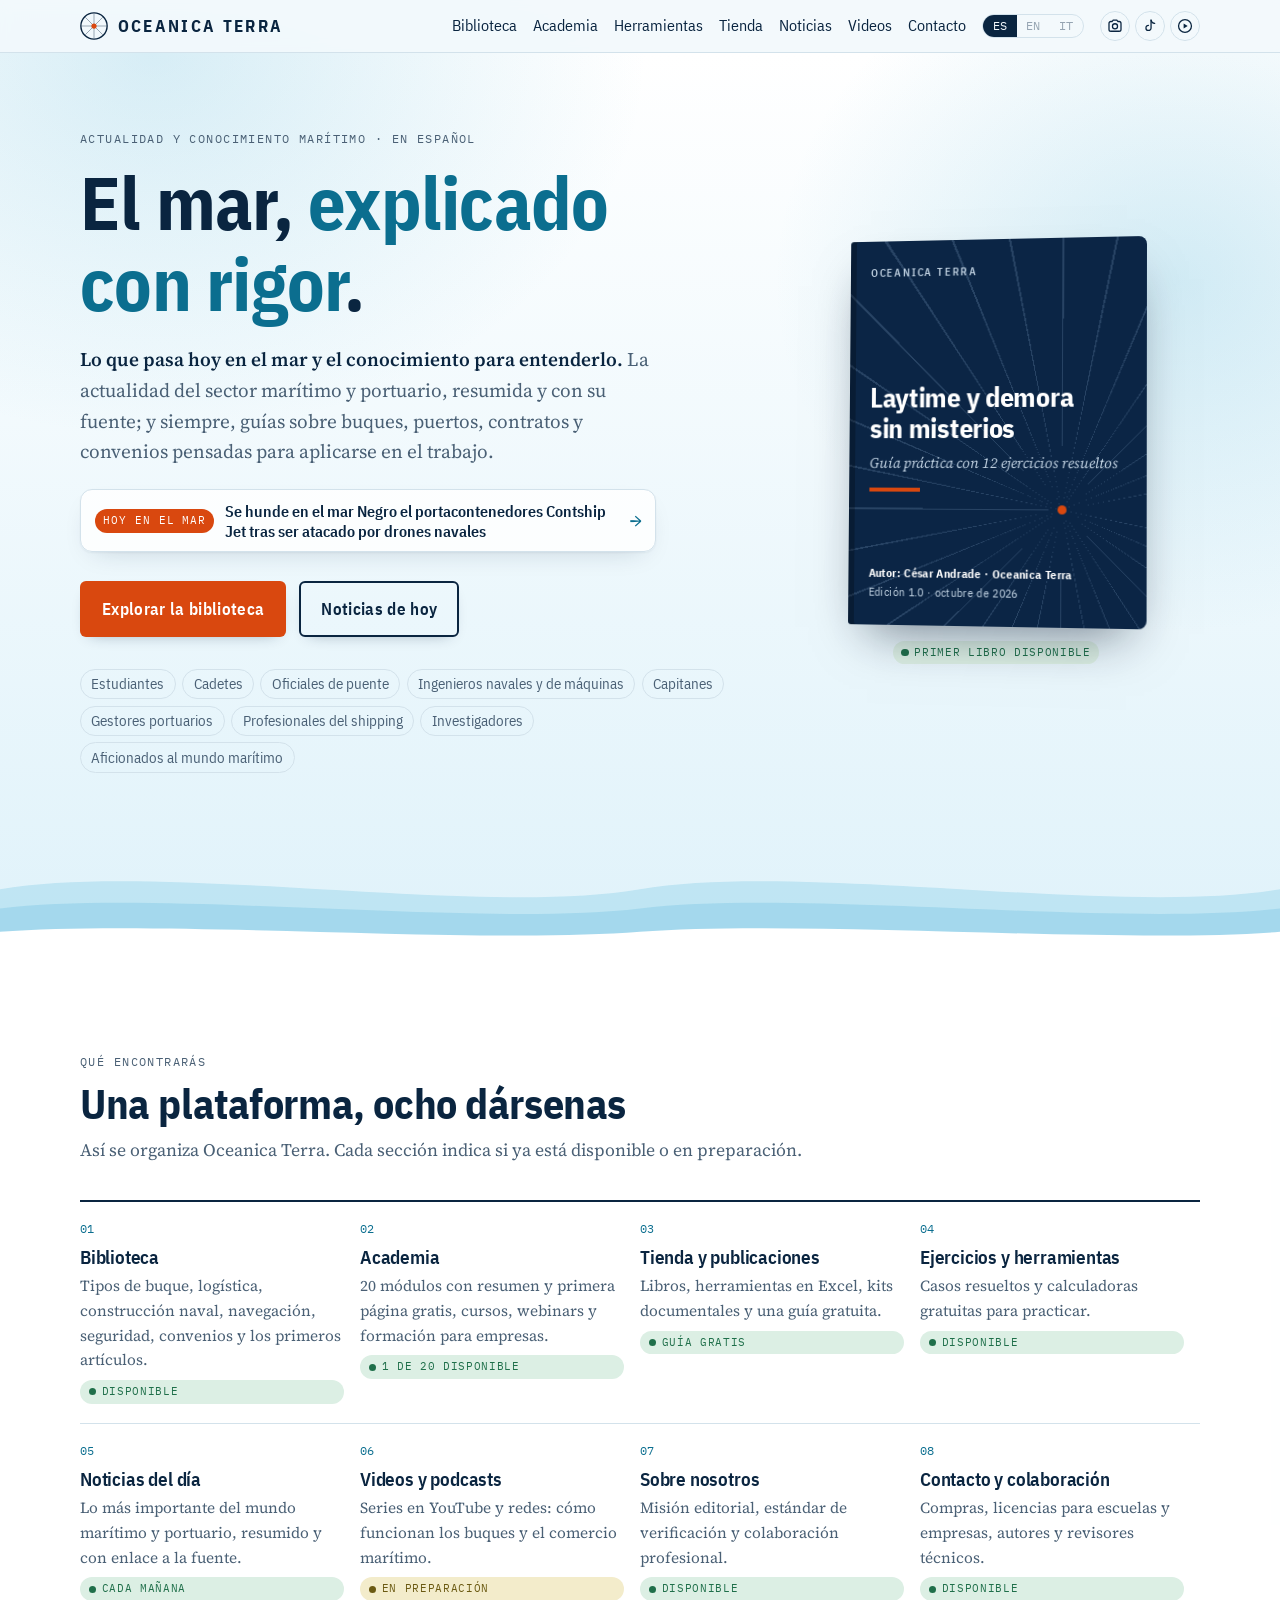
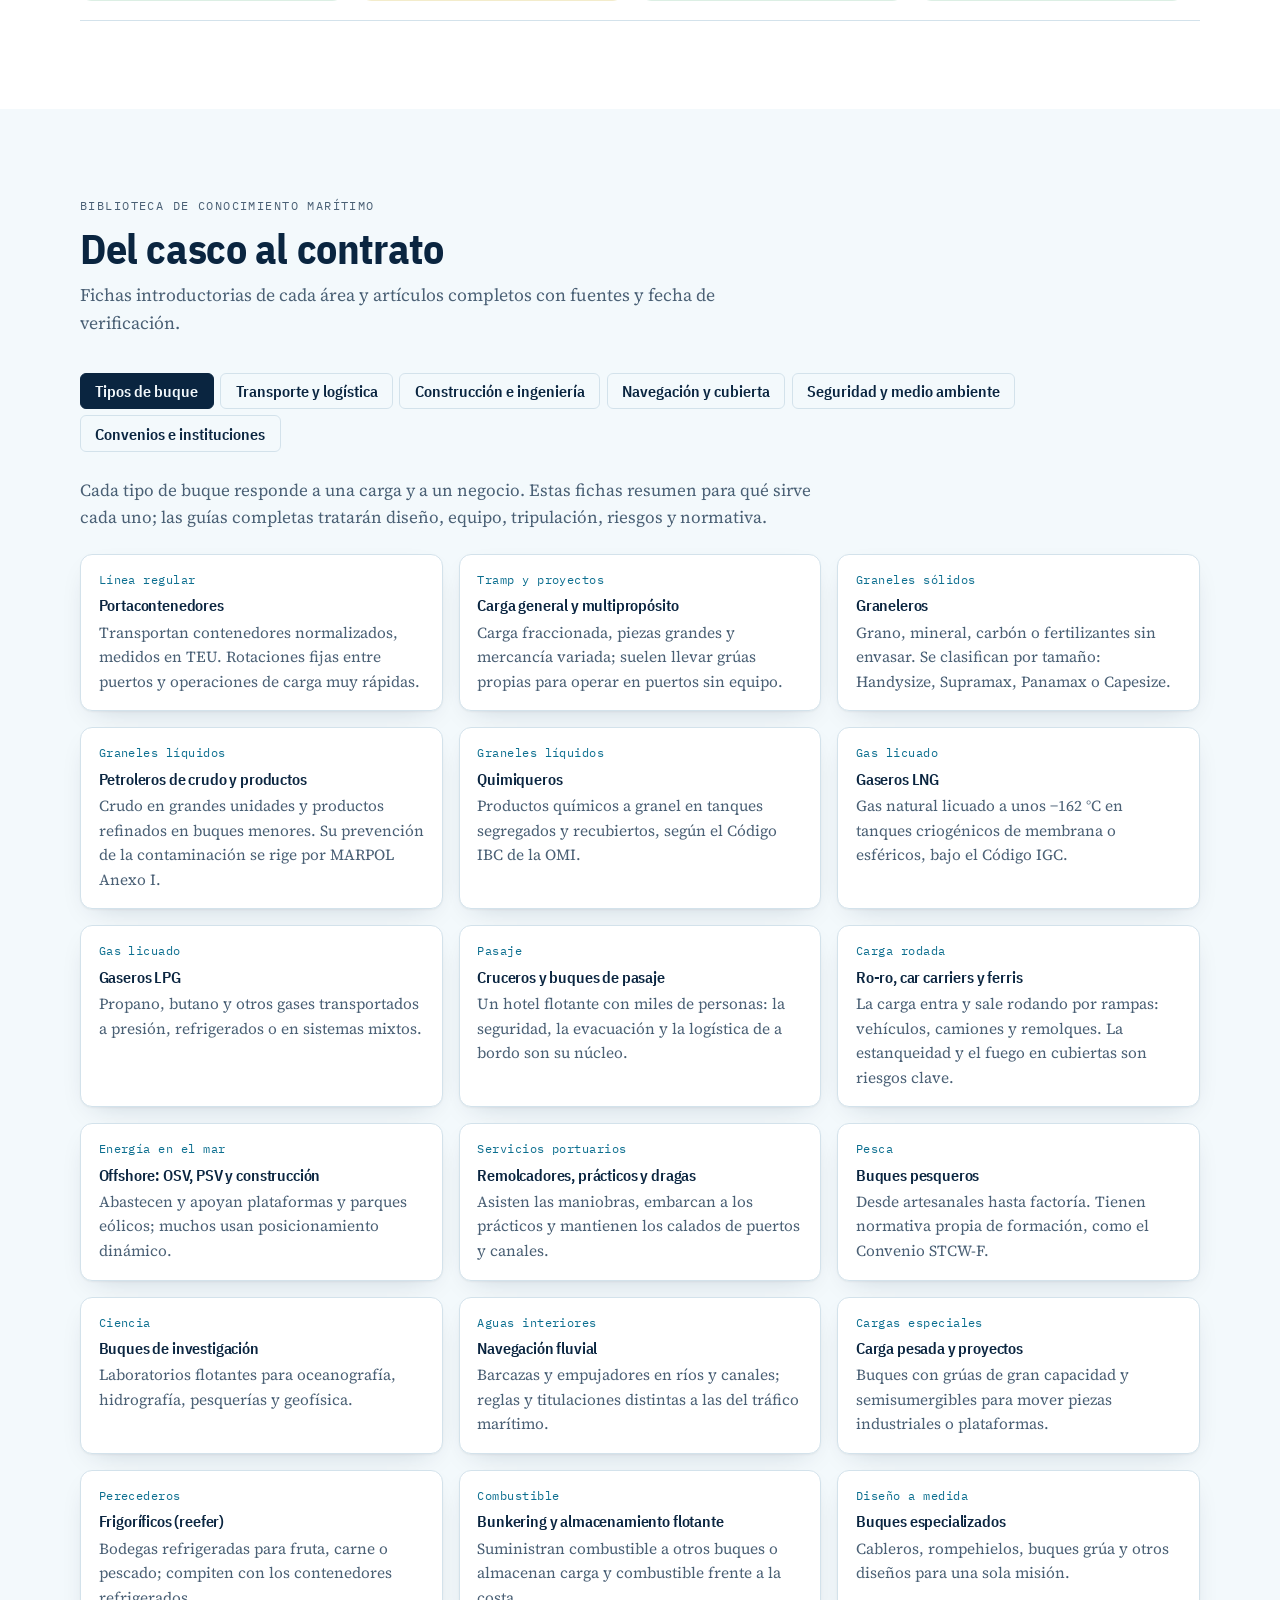
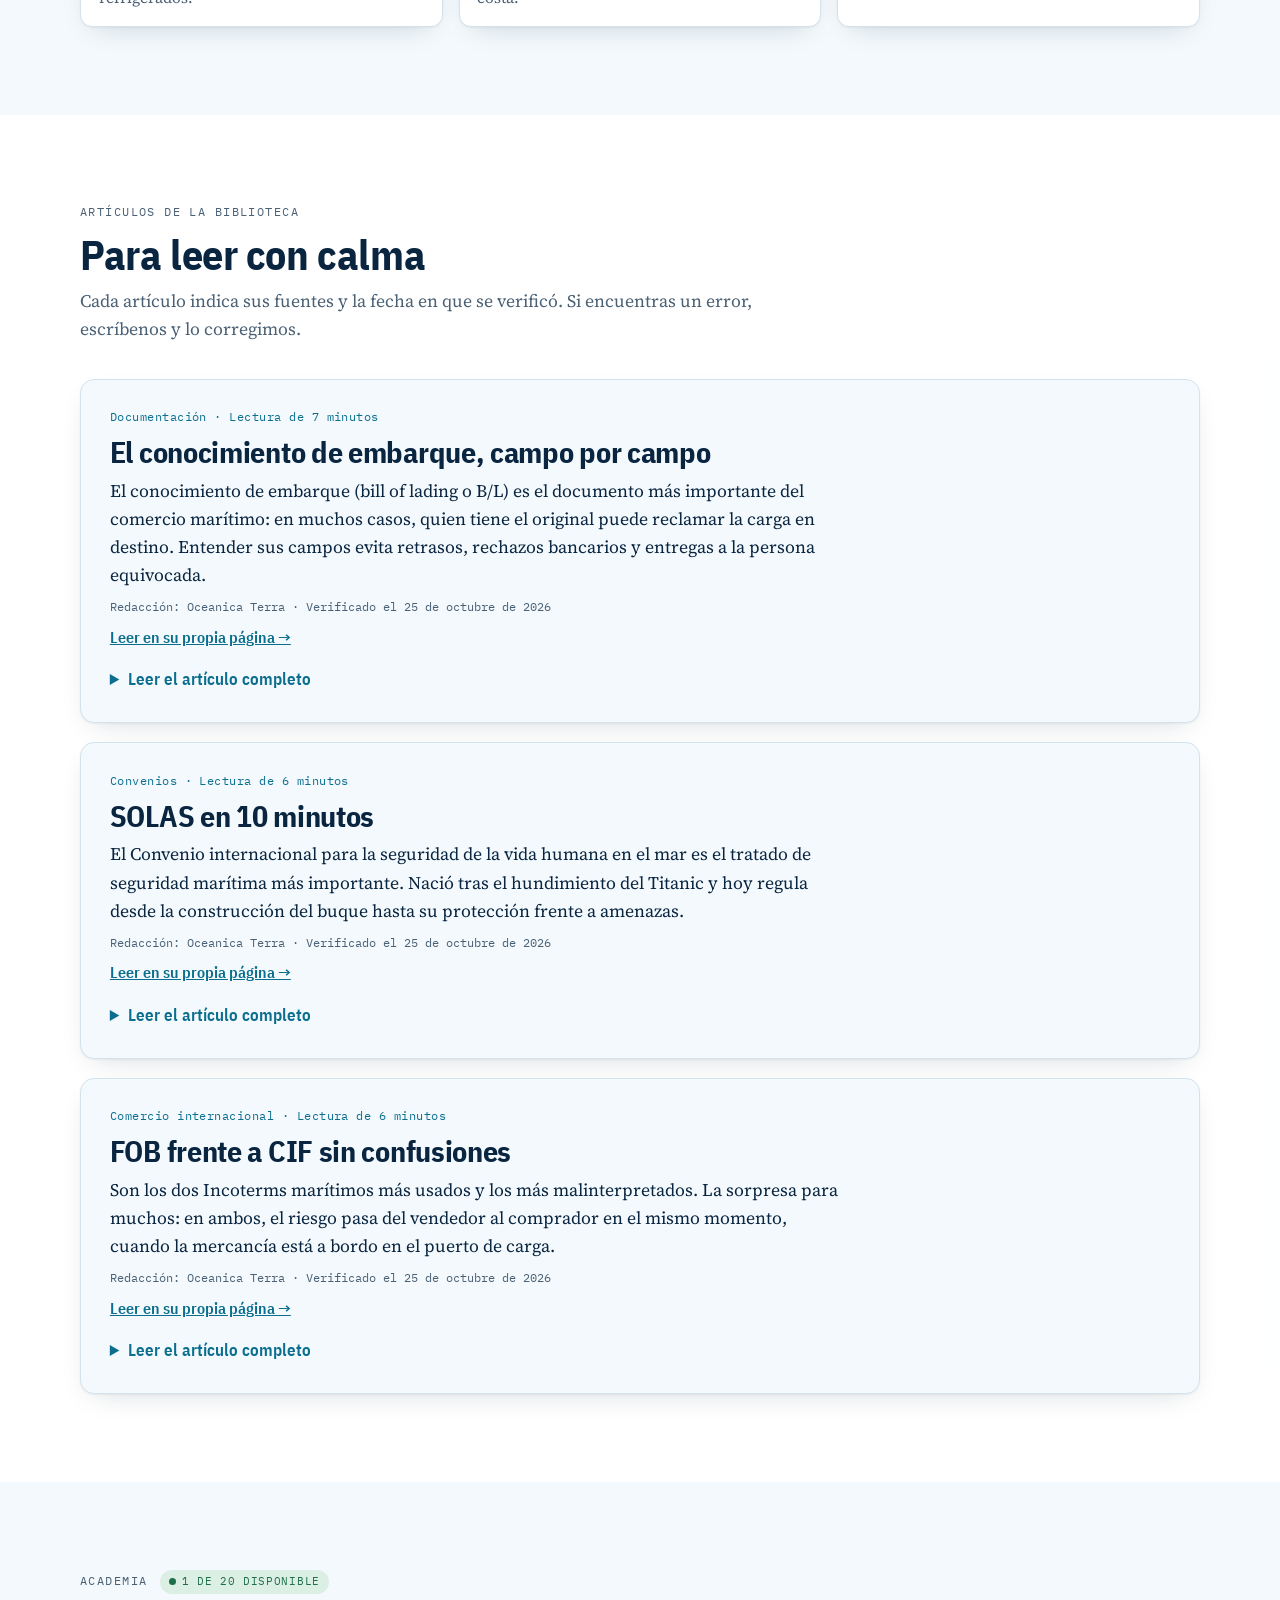
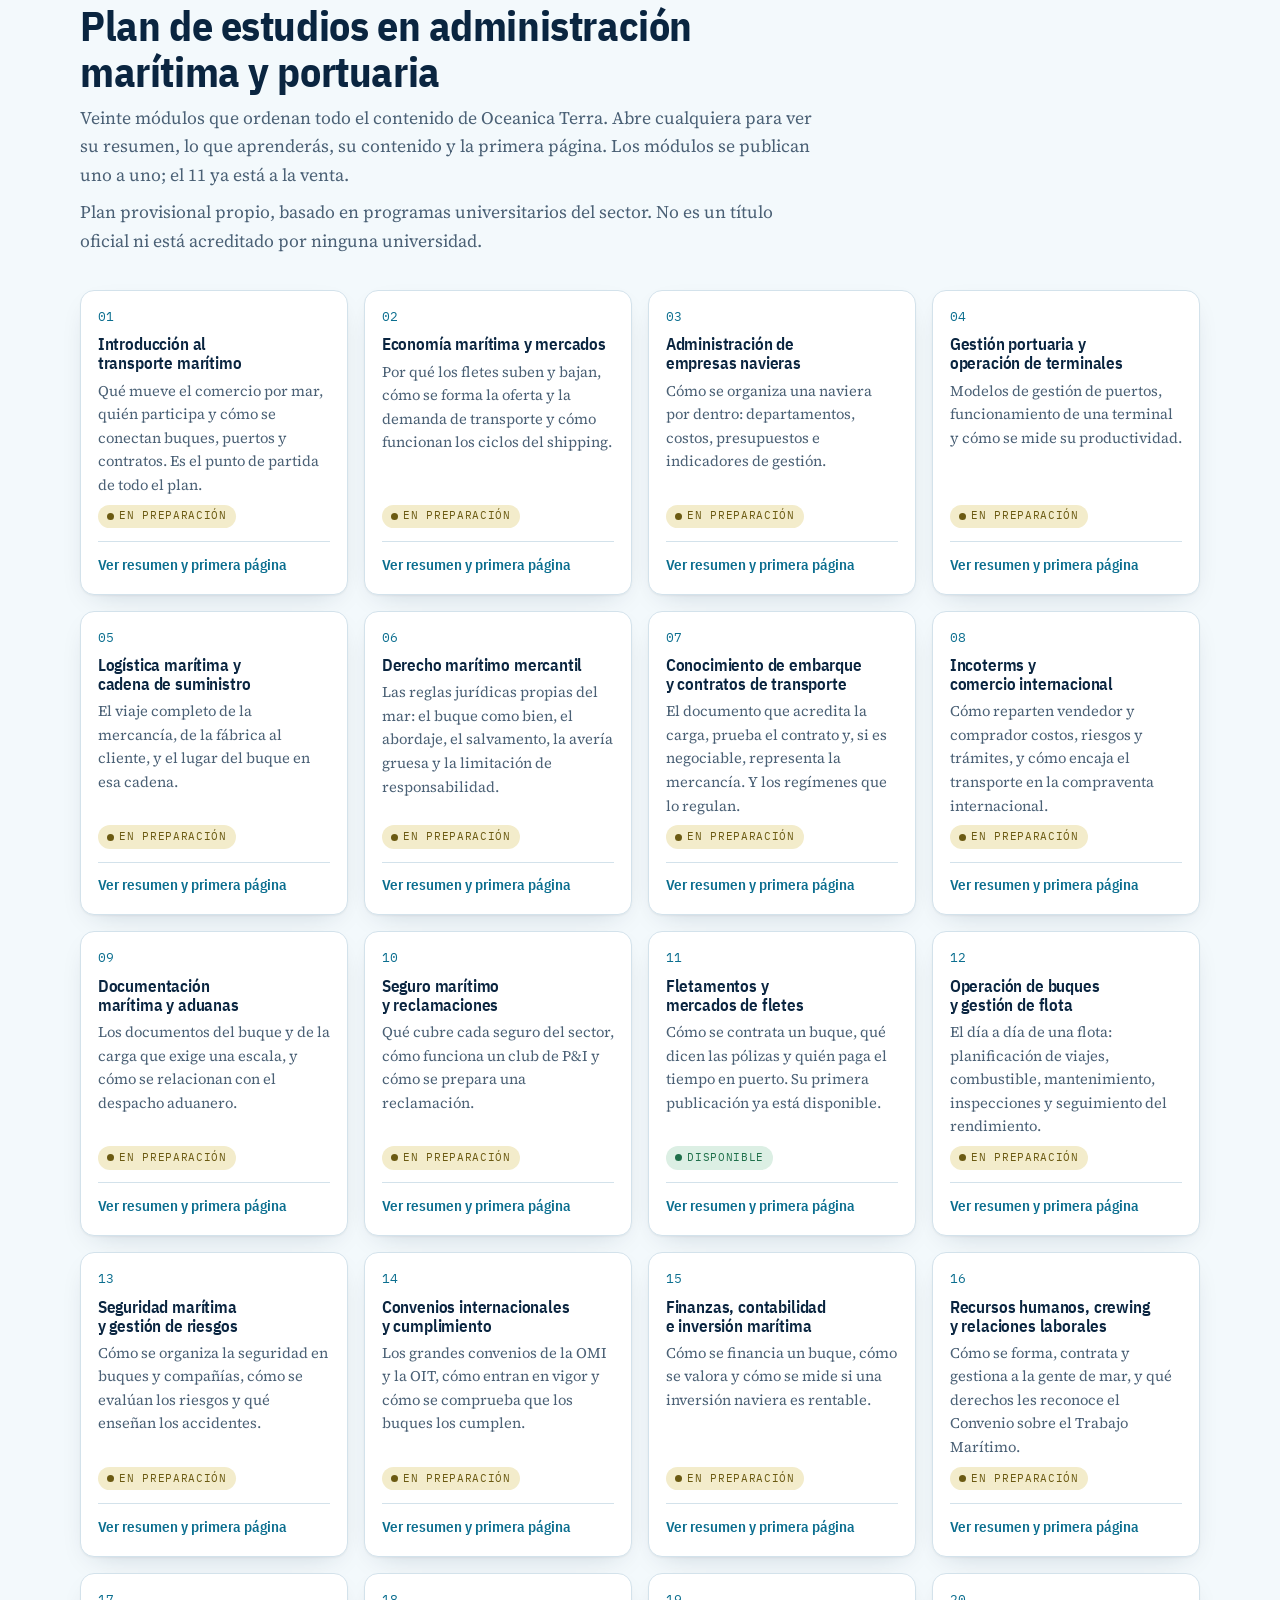
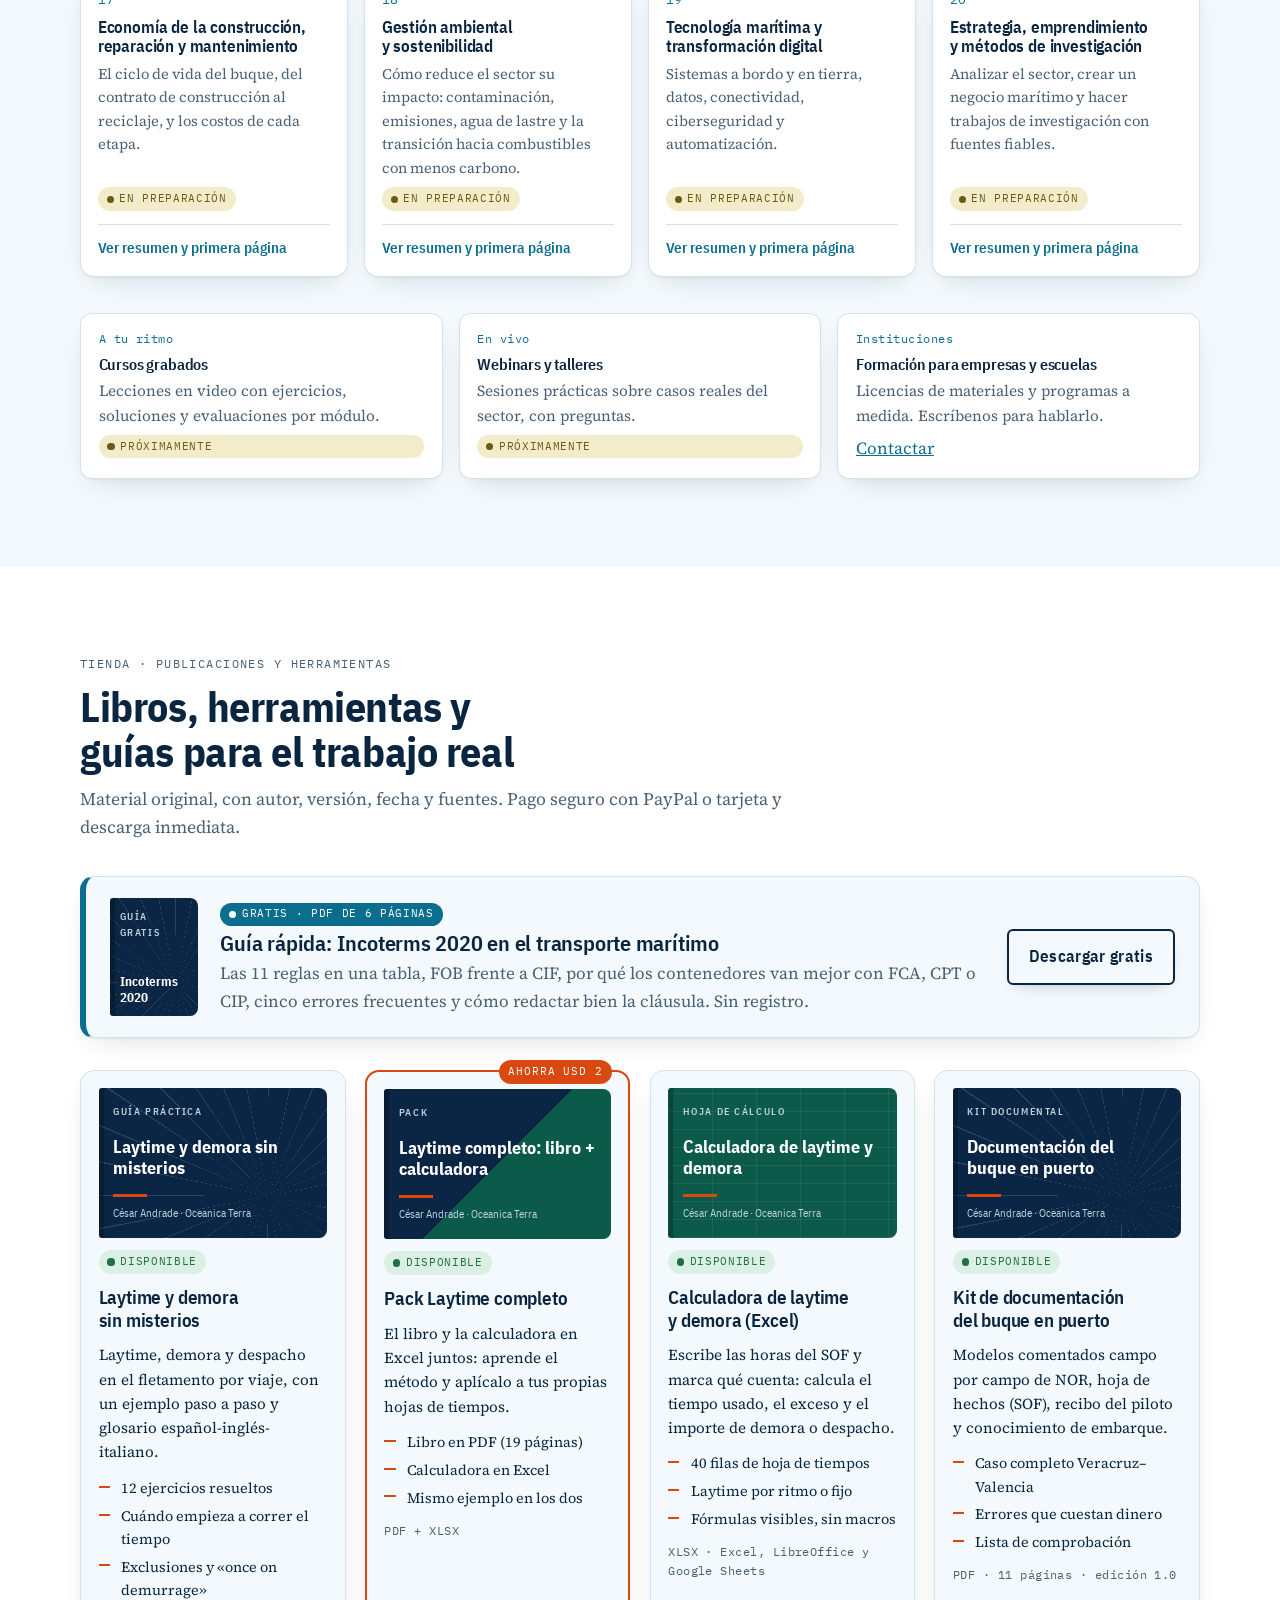
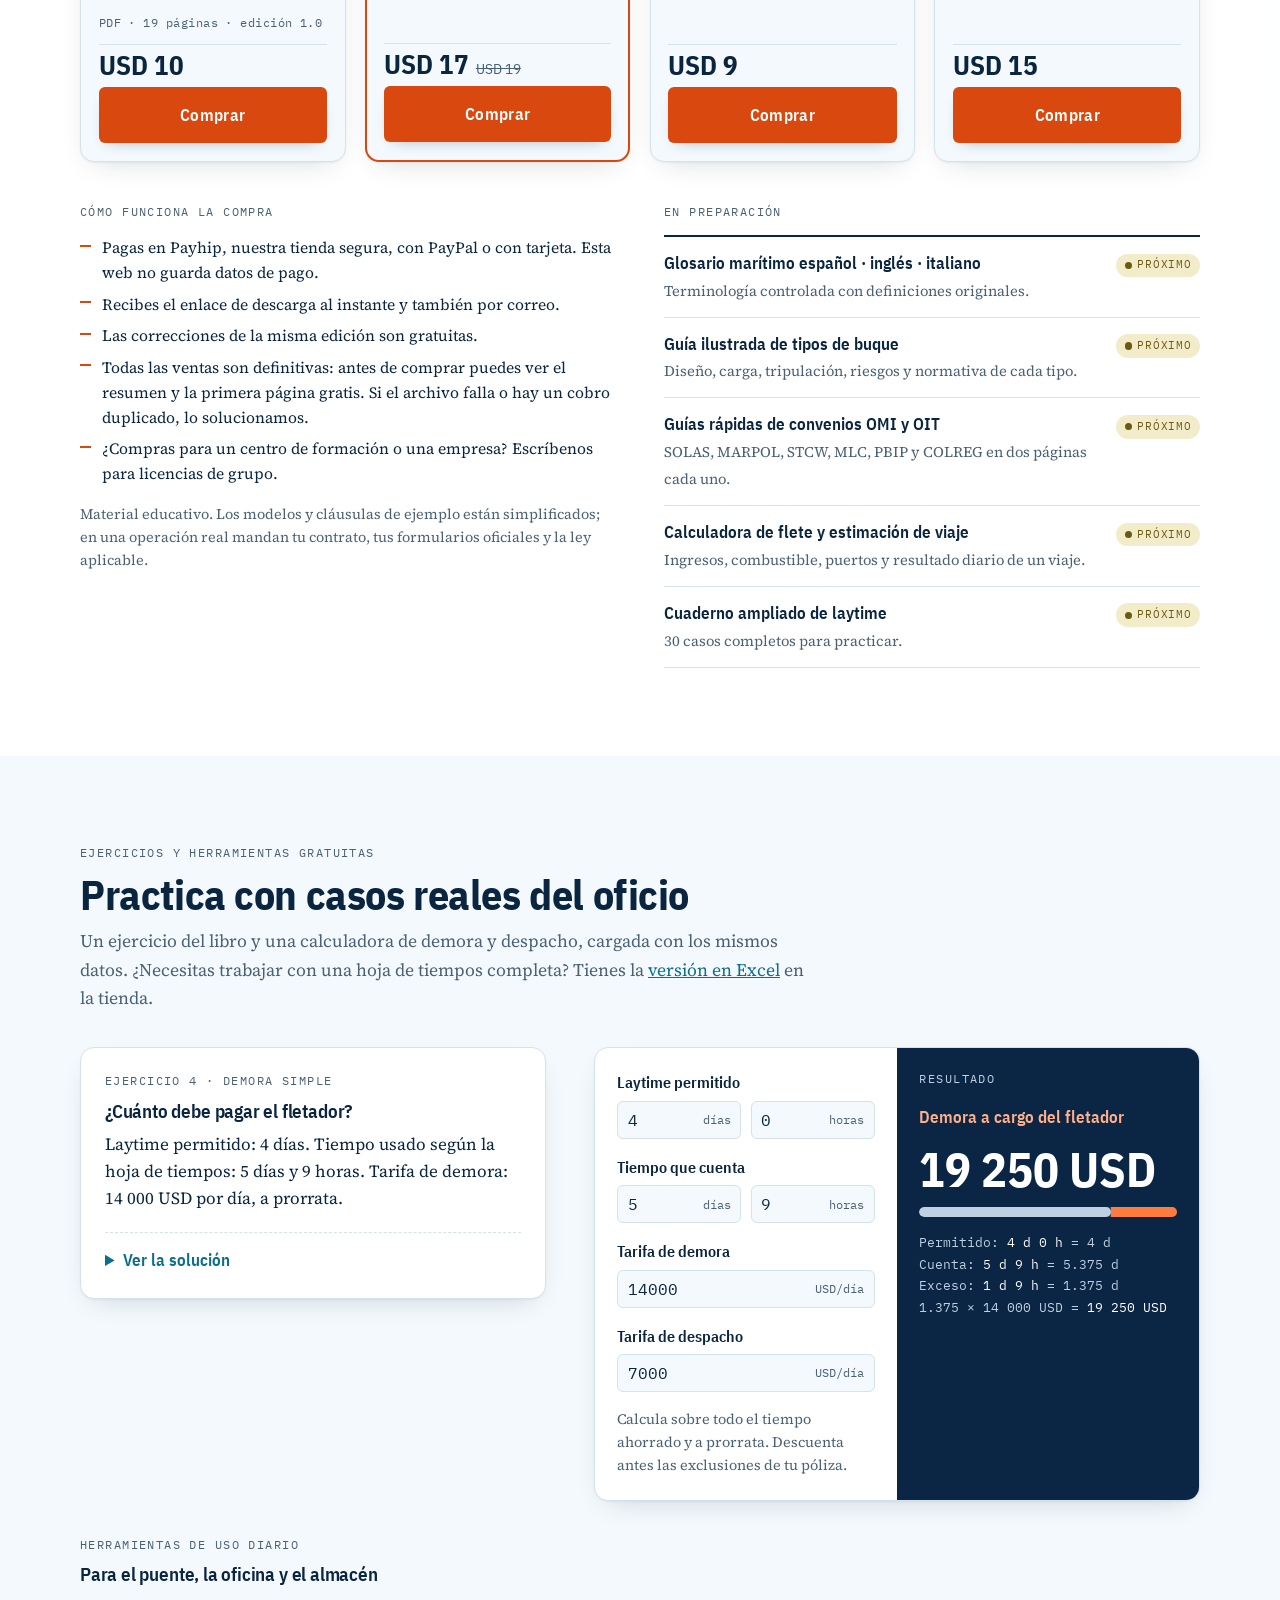
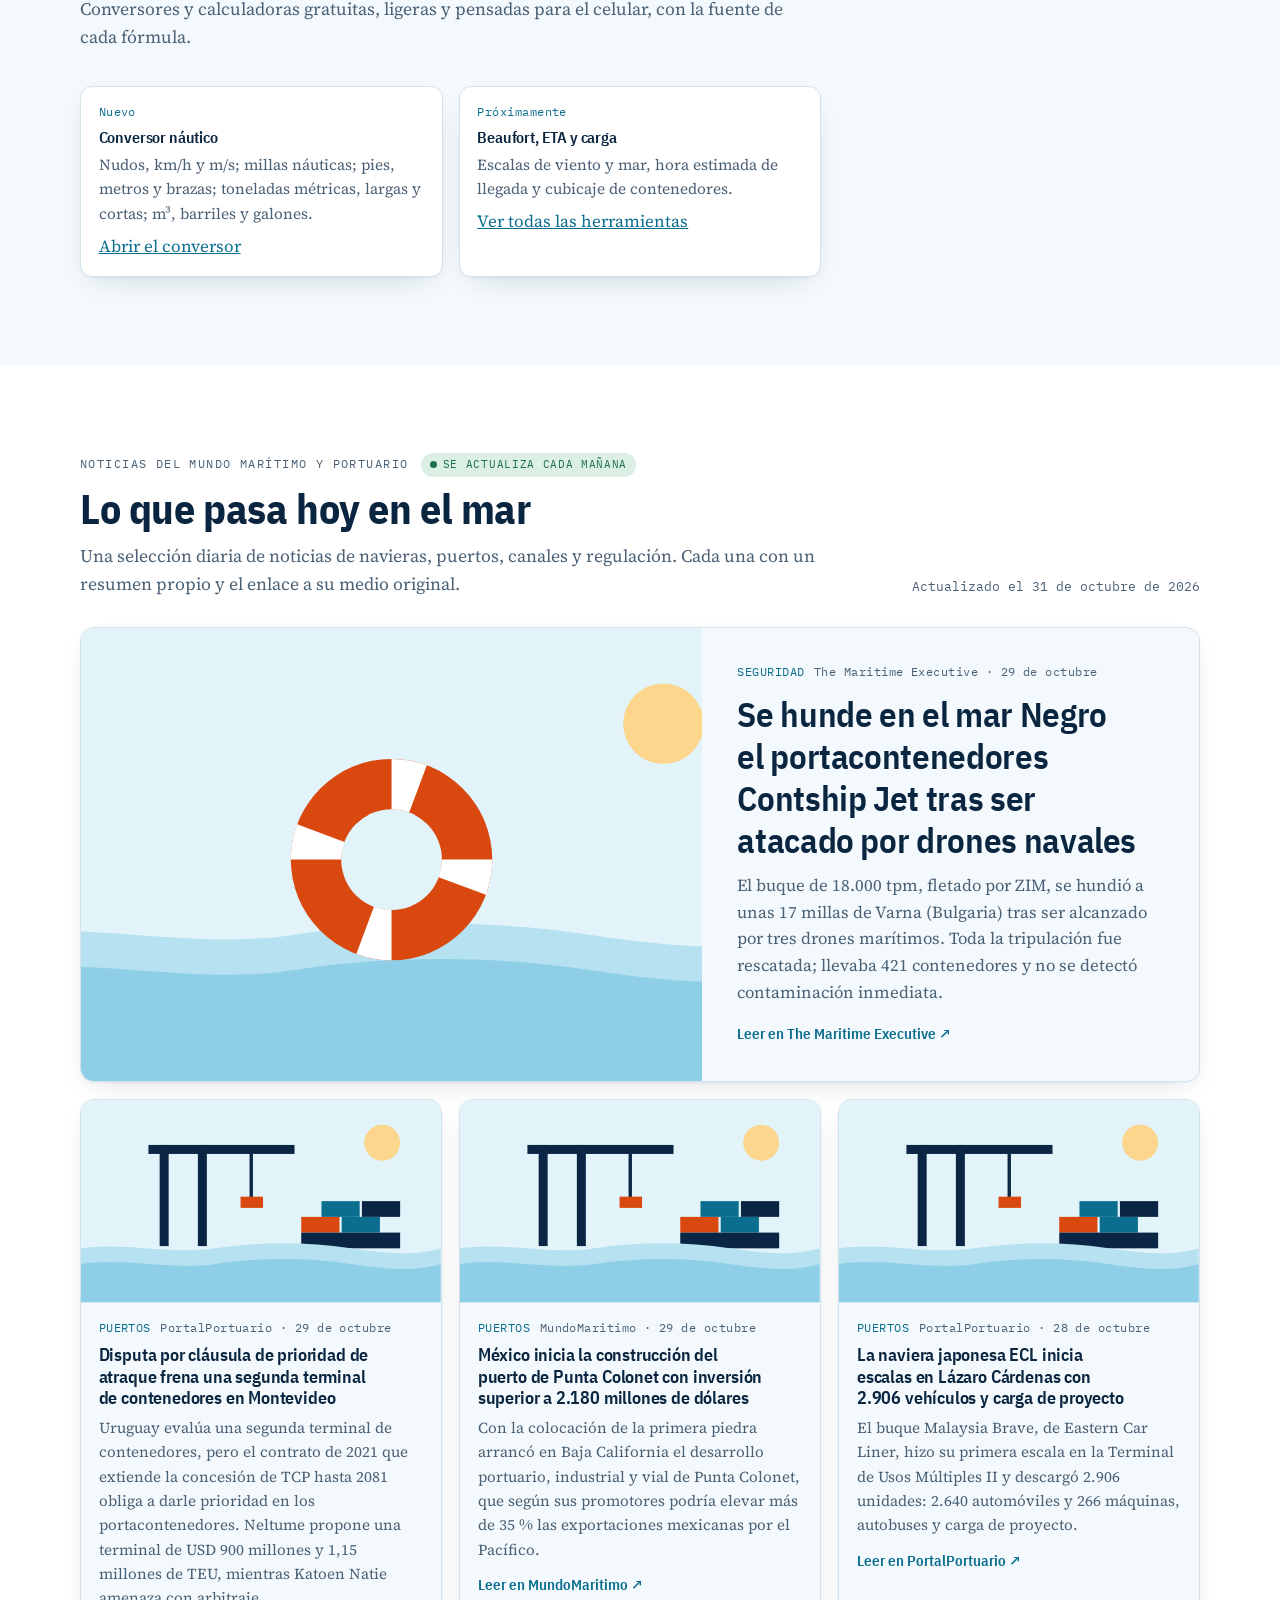
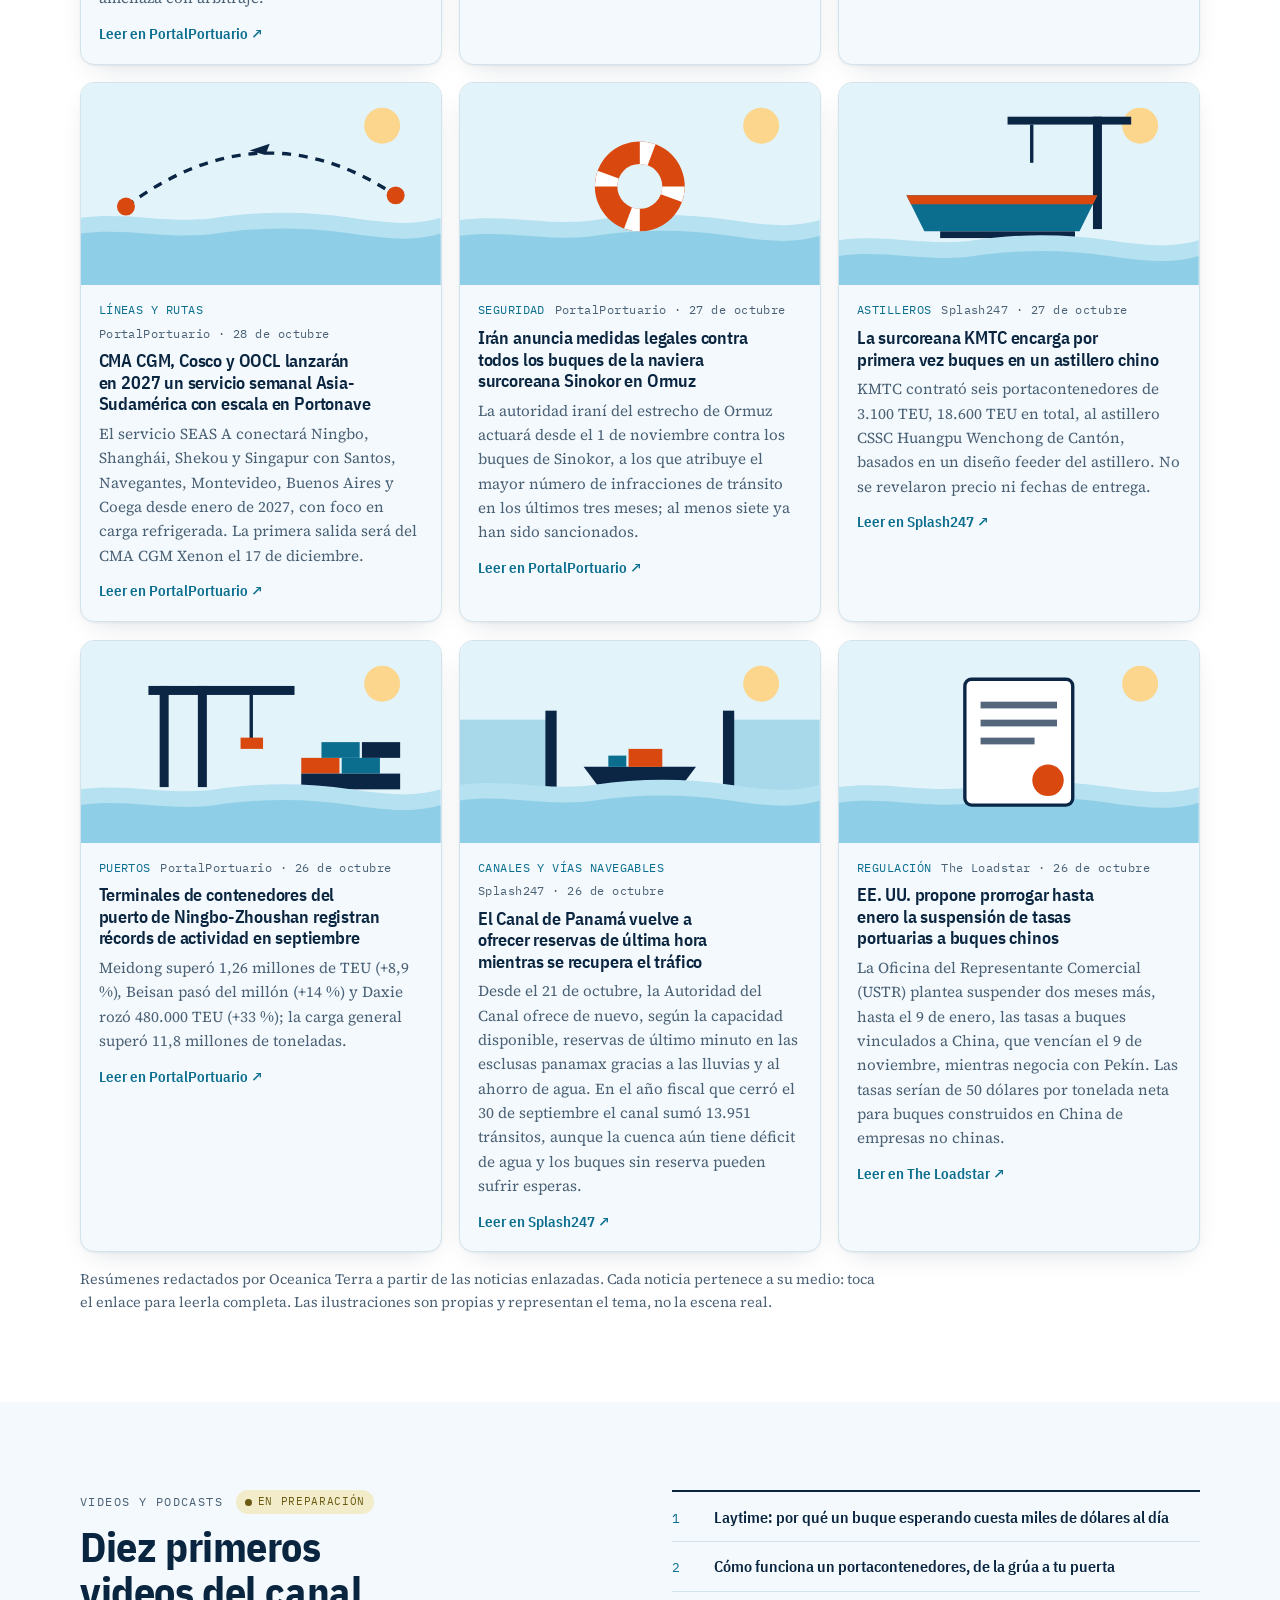
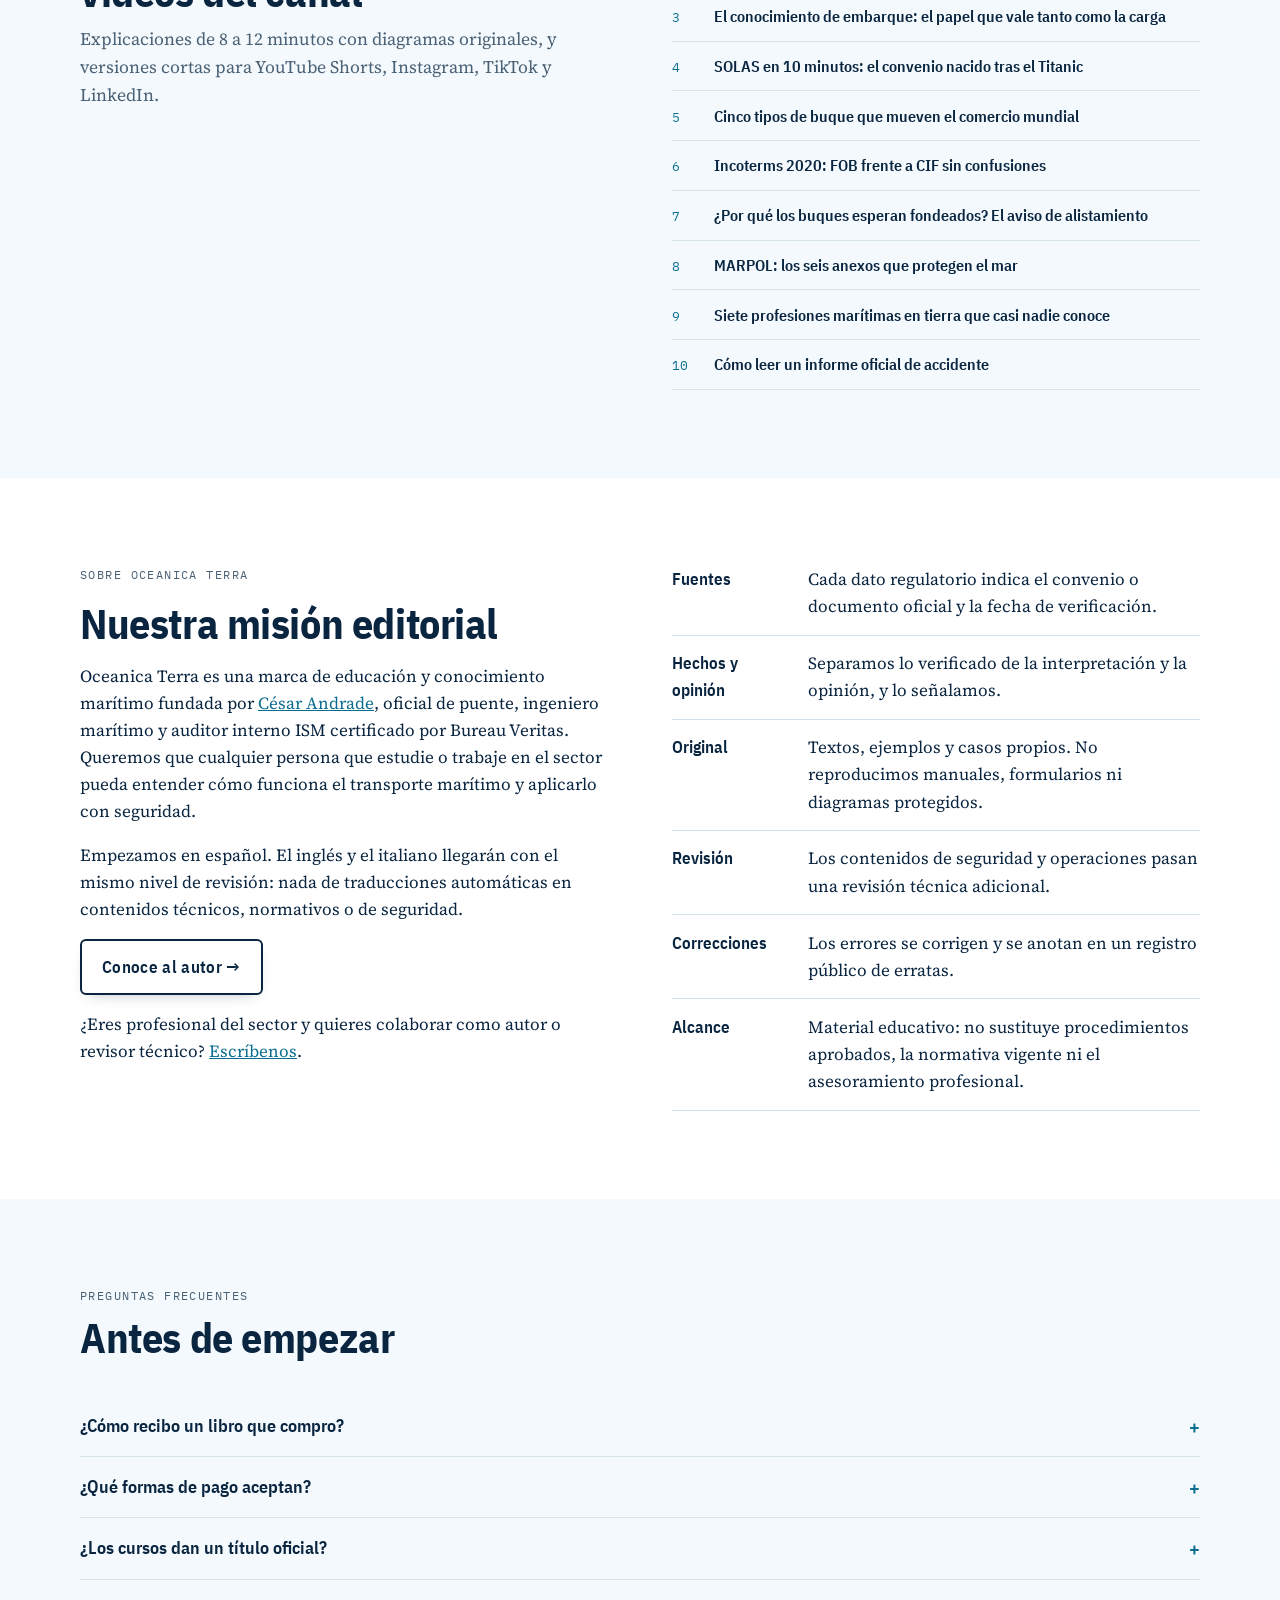
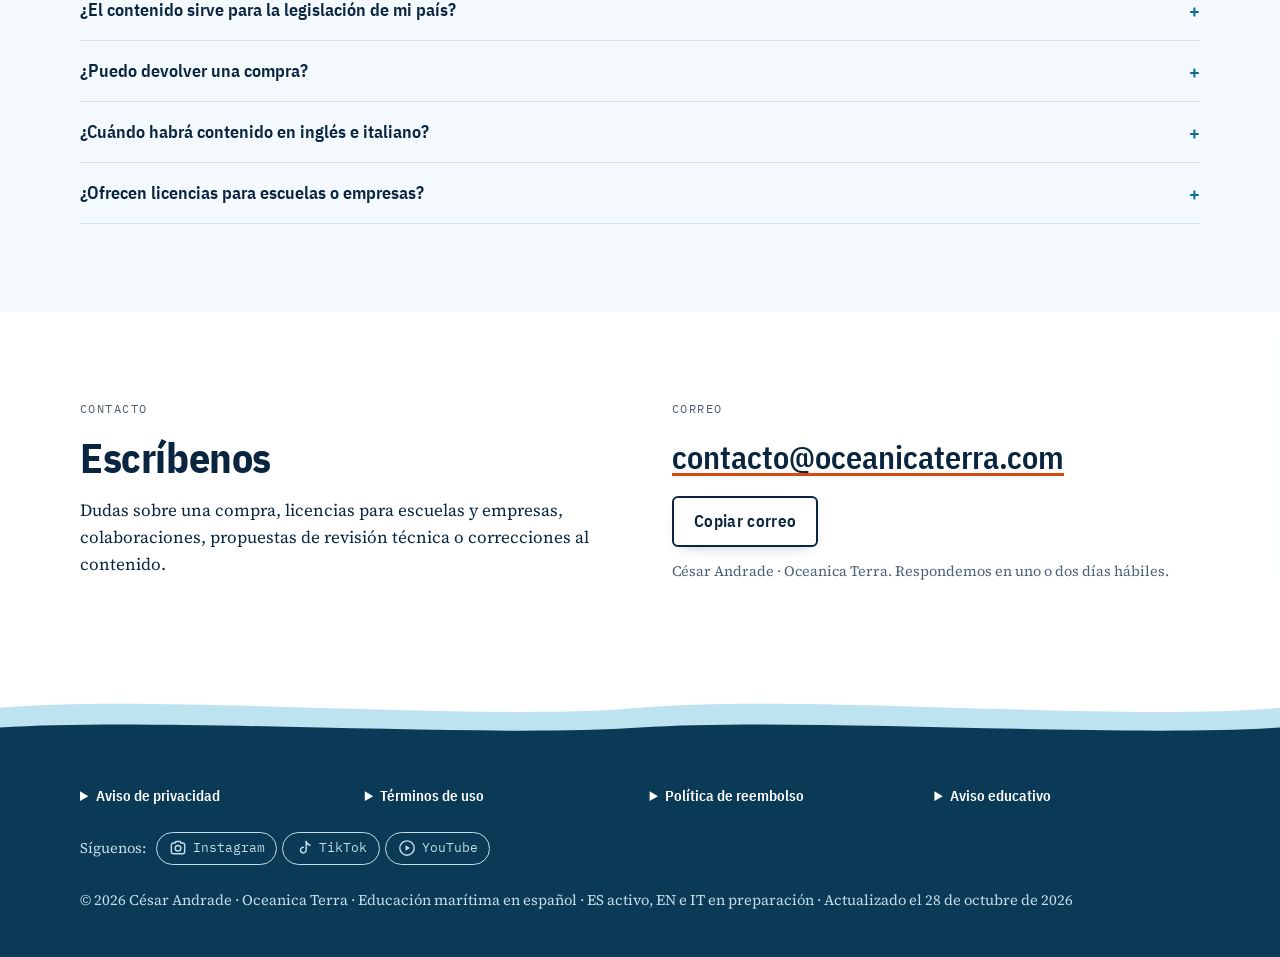
==== commit 68d8f23f: "César con tilde en la guía gratuita de Incoterms; «costo/costos» (español latinoamericano) en la web" ====
--- a/index.html
+++ b/index.html
@@ -577,7 +577,7 @@
         <div class="grid3">
           <article class="entry"><span class="meta">Contratos</span><h4>Pólizas de fletamento y contratos de transporte</h4><p>Fletamento por viaje, por tiempo y a casco desnudo; transporte en línea regular.</p></article>
           <article class="entry"><span class="meta">Documentos</span><h4>Conocimiento de embarque y carta de porte marítimo</h4><p>Recibo de la carga, prueba del contrato y, en el caso del B/L negociable, título de la mercancía.</p><a href="#art-bl">Leer el artículo</a></article>
-          <article class="entry"><span class="meta">Comercio</span><h4>Incoterms</h4><p>Reparto de costes y riesgos entre vendedor y comprador. Versión vigente: Incoterms 2020 de la ICC.</p><a href="#art-incoterms">Leer: FOB frente a CIF</a></article>
+          <article class="entry"><span class="meta">Comercio</span><h4>Incoterms</h4><p>Reparto de costos y riesgos entre vendedor y comprador. Versión vigente: Incoterms 2020 de la ICC.</p><a href="#art-incoterms">Leer: FOB frente a CIF</a></article>
           <article class="entry"><span class="meta">Economía</span><h4>Mercados de fletes y economía marítima</h4><p>Oferta de flota, demanda de carga, índices de fletes y ciclos del mercado.</p></article>
           <article class="entry"><span class="meta">Modelos de negocio</span><h4>Línea regular y tramp</h4><p>Servicios con itinerario fijo frente a buques que van donde está la carga.</p></article>
           <article class="entry"><span class="meta">Intermodalidad</span><h4>Contenerización y transporte intermodal</h4><p>Cómo el contenedor unió buque, tren y camión en una sola cadena.</p></article>
@@ -601,7 +601,7 @@
           <article class="entry"><span class="meta">Astillero</span><h4>Diques, reparación, mantenimiento y reconocimientos</h4><p>Varadas, inspecciones de clase y gestión de proyectos de astillero.</p></article>
           <article class="entry"><span class="meta">Descarbonización</span><h4>Eficiencia energética y combustibles alternativos</h4><p>GNL, metanol, amoníaco, hidrógeno y medidas de eficiencia de la OMI.</p></article>
           <article class="entry"><span class="meta">Tecnología</span><h4>Gemelos digitales y monitorización</h4><p>Mantenimiento basado en condición y datos en tiempo real.</p></article>
-          <article class="entry"><span class="meta">Economía</span><h4>Costes de construcción y reparación</h4><p>Presupuestos, plazos y control de costes en astilleros.</p></article>
+          <article class="entry"><span class="meta">Economía</span><h4>Costos de construcción y reparación</h4><p>Presupuestos, plazos y control de costos en astilleros.</p></article>
         </div>
       </div>
 
@@ -781,10 +781,10 @@
             <summary>Leer el artículo completo</summary>
             <div class="art-text">
               <h4>Qué son los Incoterms</h4>
-              <p>Son reglas de la Cámara de Comercio Internacional (ICC) que reparten entre vendedor y comprador los costes, los riesgos y los trámites del transporte. La versión actual es Incoterms 2020, aplicable desde el 1 de enero de 2020 a los contratos que la incorporan. Se espera una nueva revisión hacia 2030.</p>
+              <p>Son reglas de la Cámara de Comercio Internacional (ICC) que reparten entre vendedor y comprador los costos, los riesgos y los trámites del transporte. La versión actual es Incoterms 2020, aplicable desde el 1 de enero de 2020 a los contratos que la incorporan. Se espera una nueva revisión hacia 2030.</p>
               <h4>FOB: libre a bordo</h4>
-              <p>El vendedor entrega la mercancía <b>a bordo del buque designado por el comprador</b> en el puerto de embarque convenido. El riesgo pasa al comprador cuando la carga está a bordo. El comprador contrata y paga el flete principal y decide si asegura la mercancía. Si el comprador no designa el buque a tiempo, o el buque llega tarde, puede tener que asumir riesgos y costes aunque la carga no se haya embarcado.</p>
-              <h4>CIF: coste, seguro y flete</h4>
+              <p>El vendedor entrega la mercancía <b>a bordo del buque designado por el comprador</b> en el puerto de embarque convenido. El riesgo pasa al comprador cuando la carga está a bordo. El comprador contrata y paga el flete principal y decide si asegura la mercancía. Si el comprador no designa el buque a tiempo, o el buque llega tarde, puede tener que asumir riesgos y costos aunque la carga no se haya embarcado.</p>
+              <h4>CIF: costo, seguro y flete</h4>
               <p>El vendedor contrata y paga el transporte hasta el puerto de destino y un seguro de la mercancía. Pero el riesgo pasa al comprador <b>en el mismo punto que en FOB</b>: a bordo, en origen. Si la carga se daña en alta mar, el perjudicado es el comprador, que reclamará al seguro contratado por el vendedor. En Incoterms 2020, CIF exige como mínimo una cobertura básica; CIP, su equivalente multimodal, exige por defecto una cobertura amplia.</p>
               <div class="tablewrap"><table class="reg">
                 <thead><tr><th>Concepto</th><th>FOB</th><th>CIF</th></tr></thead>
@@ -826,12 +826,12 @@
       <div class="mods">
 <a class="mod" href="#modulo-01" data-dialog="modulo-01"><span class="mod-n">01</span><h3>Introducción al transporte marítimo</h3><p>Qué mueve el comercio por mar, quién participa y cómo se conectan buques, puertos y contratos. Es el punto de partida de todo el plan.</p><span class="chip soon">En preparación</span><span class="mod-more">Ver resumen y primera página</span></a>
 <a class="mod" href="#modulo-02" data-dialog="modulo-02"><span class="mod-n">02</span><h3>Economía marítima y mercados</h3><p>Por qué los fletes suben y bajan, cómo se forma la oferta y la demanda de transporte y cómo funcionan los ciclos del shipping.</p><span class="chip soon">En preparación</span><span class="mod-more">Ver resumen y primera página</span></a>
-<a class="mod" href="#modulo-03" data-dialog="modulo-03"><span class="mod-n">03</span><h3>Administración de empresas navieras</h3><p>Cómo se organiza una naviera por dentro: departamentos, costes, presupuestos e indicadores de gestión.</p><span class="chip soon">En preparación</span><span class="mod-more">Ver resumen y primera página</span></a>
+<a class="mod" href="#modulo-03" data-dialog="modulo-03"><span class="mod-n">03</span><h3>Administración de empresas navieras</h3><p>Cómo se organiza una naviera por dentro: departamentos, costos, presupuestos e indicadores de gestión.</p><span class="chip soon">En preparación</span><span class="mod-more">Ver resumen y primera página</span></a>
 <a class="mod" href="#modulo-04" data-dialog="modulo-04"><span class="mod-n">04</span><h3>Gestión portuaria y operación de terminales</h3><p>Modelos de gestión de puertos, funcionamiento de una terminal y cómo se mide su productividad.</p><span class="chip soon">En preparación</span><span class="mod-more">Ver resumen y primera página</span></a>
 <a class="mod" href="#modulo-05" data-dialog="modulo-05"><span class="mod-n">05</span><h3>Logística marítima y cadena de suministro</h3><p>El viaje completo de la mercancía, de la fábrica al cliente, y el lugar del buque en esa cadena.</p><span class="chip soon">En preparación</span><span class="mod-more">Ver resumen y primera página</span></a>
 <a class="mod" href="#modulo-06" data-dialog="modulo-06"><span class="mod-n">06</span><h3>Derecho marítimo mercantil</h3><p>Las reglas jurídicas propias del mar: el buque como bien, el abordaje, el salvamento, la avería gruesa y la limitación de responsabilidad.</p><span class="chip soon">En preparación</span><span class="mod-more">Ver resumen y primera página</span></a>
 <a class="mod" href="#modulo-07" data-dialog="modulo-07"><span class="mod-n">07</span><h3>Conocimiento de embarque y contratos de transporte</h3><p>El documento que acredita la carga, prueba el contrato y, si es negociable, representa la mercancía. Y los regímenes que lo regulan.</p><span class="chip soon">En preparación</span><span class="mod-more">Ver resumen y primera página</span></a>
-<a class="mod" href="#modulo-08" data-dialog="modulo-08"><span class="mod-n">08</span><h3>Incoterms y comercio internacional</h3><p>Cómo reparten vendedor y comprador costes, riesgos y trámites, y cómo encaja el transporte en la compraventa internacional.</p><span class="chip soon">En preparación</span><span class="mod-more">Ver resumen y primera página</span></a>
+<a class="mod" href="#modulo-08" data-dialog="modulo-08"><span class="mod-n">08</span><h3>Incoterms y comercio internacional</h3><p>Cómo reparten vendedor y comprador costos, riesgos y trámites, y cómo encaja el transporte en la compraventa internacional.</p><span class="chip soon">En preparación</span><span class="mod-more">Ver resumen y primera página</span></a>
 <a class="mod" href="#modulo-09" data-dialog="modulo-09"><span class="mod-n">09</span><h3>Documentación marítima y aduanas</h3><p>Los documentos del buque y de la carga que exige una escala, y cómo se relacionan con el despacho aduanero.</p><span class="chip soon">En preparación</span><span class="mod-more">Ver resumen y primera página</span></a>
 <a class="mod" href="#modulo-10" data-dialog="modulo-10"><span class="mod-n">10</span><h3>Seguro marítimo y reclamaciones</h3><p>Qué cubre cada seguro del sector, cómo funciona un club de P&amp;I y cómo se prepara una reclamación.</p><span class="chip soon">En preparación</span><span class="mod-more">Ver resumen y primera página</span></a>
 <a class="mod" href="#modulo-11" data-dialog="modulo-11"><span class="mod-n">11</span><h3>Fletamentos y mercados de fletes</h3><p>Cómo se contrata un buque, qué dicen las pólizas y quién paga el tiempo en puerto. Su primera publicación ya está disponible.</p><span class="chip on">Disponible</span><span class="mod-more">Ver resumen y primera página</span></a>
@@ -840,7 +840,7 @@
 <a class="mod" href="#modulo-14" data-dialog="modulo-14"><span class="mod-n">14</span><h3>Convenios internacionales y cumplimiento</h3><p>Los grandes convenios de la OMI y la OIT, cómo entran en vigor y cómo se comprueba que los buques los cumplen.</p><span class="chip soon">En preparación</span><span class="mod-more">Ver resumen y primera página</span></a>
 <a class="mod" href="#modulo-15" data-dialog="modulo-15"><span class="mod-n">15</span><h3>Finanzas, contabilidad e inversión marítima</h3><p>Cómo se financia un buque, cómo se valora y cómo se mide si una inversión naviera es rentable.</p><span class="chip soon">En preparación</span><span class="mod-more">Ver resumen y primera página</span></a>
 <a class="mod" href="#modulo-16" data-dialog="modulo-16"><span class="mod-n">16</span><h3>Recursos humanos, crewing y relaciones laborales</h3><p>Cómo se forma, contrata y gestiona a la gente de mar, y qué derechos les reconoce el Convenio sobre el Trabajo Marítimo.</p><span class="chip soon">En preparación</span><span class="mod-more">Ver resumen y primera página</span></a>
-<a class="mod" href="#modulo-17" data-dialog="modulo-17"><span class="mod-n">17</span><h3>Economía de la construcción, reparación y mantenimiento</h3><p>El ciclo de vida del buque, del contrato de construcción al reciclaje, y los costes de cada etapa.</p><span class="chip soon">En preparación</span><span class="mod-more">Ver resumen y primera página</span></a>
+<a class="mod" href="#modulo-17" data-dialog="modulo-17"><span class="mod-n">17</span><h3>Economía de la construcción, reparación y mantenimiento</h3><p>El ciclo de vida del buque, del contrato de construcción al reciclaje, y los costos de cada etapa.</p><span class="chip soon">En preparación</span><span class="mod-more">Ver resumen y primera página</span></a>
 <a class="mod" href="#modulo-18" data-dialog="modulo-18"><span class="mod-n">18</span><h3>Gestión ambiental y sostenibilidad</h3><p>Cómo reduce el sector su impacto: contaminación, emisiones, agua de lastre y la transición hacia combustibles con menos carbono.</p><span class="chip soon">En preparación</span><span class="mod-more">Ver resumen y primera página</span></a>
 <a class="mod" href="#modulo-19" data-dialog="modulo-19"><span class="mod-n">19</span><h3>Tecnología marítima y transformación digital</h3><p>Sistemas a bordo y en tierra, datos, conectividad, ciberseguridad y automatización.</p><span class="chip soon">En preparación</span><span class="mod-more">Ver resumen y primera página</span></a>
 <a class="mod" href="#modulo-20" data-dialog="modulo-20"><span class="mod-n">20</span><h3>Estrategia, emprendimiento y métodos de investigación</h3><p>Analizar el sector, crear un negocio marítimo y hacer trabajos de investigación con fuentes fiables.</p><span class="chip soon">En preparación</span><span class="mod-more">Ver resumen y primera página</span></a>
@@ -1108,23 +1108,23 @@
   </section>
 </main>
 
-<dialog class="dlg" id="modulo-01" aria-labelledby="modulo-01-t"><div class="dlg-in"><div class="dlg-top"><span class="label">Módulo 01 de 20</span><button type="button" class="dlg-x" data-close aria-label="Cerrar">×</button></div><h3 id="modulo-01-t">Introducción al transporte marítimo</h3><span class="chip soon">En preparación</span><p class="dlg-sum">Qué mueve el comercio por mar, quién participa y cómo se conectan buques, puertos y contratos. Es el punto de partida de todo el plan.</p><div class="dlg-cols"><div><h4>Lo que aprenderás</h4><ul class="ticks"><li>Explicar el papel del transporte marítimo en el comercio mundial.</li><li>Identificar a los actores principales y lo que hace cada uno.</li><li>Distinguir los grandes segmentos del mercado.</li><li>Reconocer qué instituciones regulan el sector.</li></ul></div><div><h4>Contenido</h4><ol class="dlg-list"><li>El mar, autopista del comercio</li><li>Armadores, fletadores, cargadores, puertos y agentes</li><li>Graneles, contenedores, líquidos y pasaje</li><li>Tipos de buque y para qué sirve cada uno</li><li>Quién regula: OMI, OIT, Estado de bandera y Estado rector del puerto</li><li>Carreras en el mar y en tierra</li></ol></div></div><h4>Primera página</h4><div class="firstpage"><span class="fp-k">OCEANICA TERRA · MÓDULO 01</span><b class="fp-t">Introducción al transporte marítimo</b><p>Casi todo lo que usas a diario ha viajado por mar en algún momento: el café, el teléfono, la gasolina, el algodón de tu camisa. La mayor parte del comercio mundial, medido en toneladas, se mueve en buques, porque ningún otro medio transporta tanto peso tan lejos con un coste tan bajo por unidad.</p><p>Detrás de cada carga hay una cadena de personas y empresas que rara vez se ven: el armador que pone el buque, el fletador que lo contrata, el cargador que entrega la mercancía, el consignatario que atiende el buque en puerto y la autoridad que comprueba que todo se haga con seguridad.</p><p>Este módulo te da el mapa completo antes de entrar en detalle. Al terminarlo sabrás situar cualquier tema del sector en su sitio.</p></div><div class="dlg-buy"><div><span class="label">Disponibilidad</span><b>Este módulo está en preparación</b><span class="muted">Escríbenos y te avisamos en cuanto salga a la venta.</span></div><div class="dlg-cta"><a class="btn btn-ghost" href="mailto:contacto@oceanicaterra.com?subject=Avísame: módulo 01">Avísame</a><span class="note">contacto@oceanicaterra.com</span></div></div></div></dialog>
-<dialog class="dlg" id="modulo-02" aria-labelledby="modulo-02-t"><div class="dlg-in"><div class="dlg-top"><span class="label">Módulo 02 de 20</span><button type="button" class="dlg-x" data-close aria-label="Cerrar">×</button></div><h3 id="modulo-02-t">Economía marítima y mercados</h3><span class="chip soon">En preparación</span><p class="dlg-sum">Por qué los fletes suben y bajan, cómo se forma la oferta y la demanda de transporte y cómo funcionan los ciclos del shipping.</p><div class="dlg-cols"><div><h4>Lo que aprenderás</h4><ul class="ticks"><li>Explicar la demanda derivada del transporte marítimo.</li><li>Describir los cuatro mercados del shipping y cómo se conectan.</li><li>Interpretar un índice de fletes.</li><li>Reconocer las fases de un ciclo de mercado.</li></ul></div><div><h4>Contenido</h4><ol class="dlg-list"><li>Demanda derivada: el transporte depende del comercio</li><li>Oferta de flota: entregas, desguaces y velocidad</li><li>Los cuatro mercados: fletes, nuevas construcciones, compraventa y desguace</li><li>Índices de fletes y cómo leerlos</li><li>Ciclos del shipping</li><li>Costes y rentabilidad de un buque</li></ol></div></div><h4>Primera página</h4><div class="firstpage"><span class="fp-k">OCEANICA TERRA · MÓDULO 02</span><b class="fp-t">Economía marítima y mercados</b><p>Nadie contrata un buque por el gusto de navegar. La demanda de transporte marítimo es una demanda derivada: existe porque alguien necesita mover petróleo, grano, mineral o mercancías de un lugar a otro.</p><p>Por eso los fletes reaccionan a lo que pasa en la economía mundial, en las cosechas o en la industria, mientras que la flota disponible cambia despacio: construir un buque lleva años. Ese desfase explica por qué el sector vive en ciclos de euforia y crisis.</p><p>En este módulo aprenderás a leer esos ciclos con herramientas sencillas y a entender qué decisiones toman armadores e inversores en cada fase.</p></div><div class="dlg-buy"><div><span class="label">Disponibilidad</span><b>Este módulo está en preparación</b><span class="muted">Escríbenos y te avisamos en cuanto salga a la venta.</span></div><div class="dlg-cta"><a class="btn btn-ghost" href="mailto:contacto@oceanicaterra.com?subject=Avísame: módulo 02">Avísame</a><span class="note">contacto@oceanicaterra.com</span></div></div></div></dialog>
-<dialog class="dlg" id="modulo-03" aria-labelledby="modulo-03-t"><div class="dlg-in"><div class="dlg-top"><span class="label">Módulo 03 de 20</span><button type="button" class="dlg-x" data-close aria-label="Cerrar">×</button></div><h3 id="modulo-03-t">Administración de empresas navieras</h3><span class="chip soon">En preparación</span><p class="dlg-sum">Cómo se organiza una naviera por dentro: departamentos, costes, presupuestos e indicadores de gestión.</p><div class="dlg-cols"><div><h4>Lo que aprenderás</h4><ul class="ticks"><li>Describir la estructura de una compañía naviera.</li><li>Clasificar los costes de un buque.</li><li>Preparar un presupuesto operativo básico.</li><li>Elegir indicadores de gestión útiles.</li></ul></div><div><h4>Contenido</h4><ol class="dlg-list"><li>Armador, operador y gestor técnico</li><li>Departamentos: comercial, operaciones, técnico, tripulaciones</li><li>Costes de capital, operativos y de viaje</li><li>Presupuestos y control de gestión</li><li>Gestión externalizada (ship management)</li><li>Indicadores de rendimiento</li></ol></div></div><h4>Primera página</h4><div class="firstpage"><span class="fp-k">OCEANICA TERRA · MÓDULO 03</span><b class="fp-t">Administración de empresas navieras</b><p>Una naviera puede tener un solo buque o cientos, pero todas resuelven las mismas preguntas: quién busca la carga, quién mantiene el buque en condiciones, quién contrata a la tripulación y quién controla que los números cuadren.</p><p>A veces el propietario del buque no lo gestiona: encarga la parte técnica o las tripulaciones a empresas especializadas. Entender quién hace qué es imprescindible para leer un contrato, preparar un presupuesto o trabajar en una oficina naviera.</p><p>Este módulo recorre la empresa naviera departamento por departamento, con ejemplos de costes y presupuestos.</p></div><div class="dlg-buy"><div><span class="label">Disponibilidad</span><b>Este módulo está en preparación</b><span class="muted">Escríbenos y te avisamos en cuanto salga a la venta.</span></div><div class="dlg-cta"><a class="btn btn-ghost" href="mailto:contacto@oceanicaterra.com?subject=Avísame: módulo 03">Avísame</a><span class="note">contacto@oceanicaterra.com</span></div></div></div></dialog>
+<dialog class="dlg" id="modulo-01" aria-labelledby="modulo-01-t"><div class="dlg-in"><div class="dlg-top"><span class="label">Módulo 01 de 20</span><button type="button" class="dlg-x" data-close aria-label="Cerrar">×</button></div><h3 id="modulo-01-t">Introducción al transporte marítimo</h3><span class="chip soon">En preparación</span><p class="dlg-sum">Qué mueve el comercio por mar, quién participa y cómo se conectan buques, puertos y contratos. Es el punto de partida de todo el plan.</p><div class="dlg-cols"><div><h4>Lo que aprenderás</h4><ul class="ticks"><li>Explicar el papel del transporte marítimo en el comercio mundial.</li><li>Identificar a los actores principales y lo que hace cada uno.</li><li>Distinguir los grandes segmentos del mercado.</li><li>Reconocer qué instituciones regulan el sector.</li></ul></div><div><h4>Contenido</h4><ol class="dlg-list"><li>El mar, autopista del comercio</li><li>Armadores, fletadores, cargadores, puertos y agentes</li><li>Graneles, contenedores, líquidos y pasaje</li><li>Tipos de buque y para qué sirve cada uno</li><li>Quién regula: OMI, OIT, Estado de bandera y Estado rector del puerto</li><li>Carreras en el mar y en tierra</li></ol></div></div><h4>Primera página</h4><div class="firstpage"><span class="fp-k">OCEANICA TERRA · MÓDULO 01</span><b class="fp-t">Introducción al transporte marítimo</b><p>Casi todo lo que usas a diario ha viajado por mar en algún momento: el café, el teléfono, la gasolina, el algodón de tu camisa. La mayor parte del comercio mundial, medido en toneladas, se mueve en buques, porque ningún otro medio transporta tanto peso tan lejos con un costo tan bajo por unidad.</p><p>Detrás de cada carga hay una cadena de personas y empresas que rara vez se ven: el armador que pone el buque, el fletador que lo contrata, el cargador que entrega la mercancía, el consignatario que atiende el buque en puerto y la autoridad que comprueba que todo se haga con seguridad.</p><p>Este módulo te da el mapa completo antes de entrar en detalle. Al terminarlo sabrás situar cualquier tema del sector en su sitio.</p></div><div class="dlg-buy"><div><span class="label">Disponibilidad</span><b>Este módulo está en preparación</b><span class="muted">Escríbenos y te avisamos en cuanto salga a la venta.</span></div><div class="dlg-cta"><a class="btn btn-ghost" href="mailto:contacto@oceanicaterra.com?subject=Avísame: módulo 01">Avísame</a><span class="note">contacto@oceanicaterra.com</span></div></div></div></dialog>
+<dialog class="dlg" id="modulo-02" aria-labelledby="modulo-02-t"><div class="dlg-in"><div class="dlg-top"><span class="label">Módulo 02 de 20</span><button type="button" class="dlg-x" data-close aria-label="Cerrar">×</button></div><h3 id="modulo-02-t">Economía marítima y mercados</h3><span class="chip soon">En preparación</span><p class="dlg-sum">Por qué los fletes suben y bajan, cómo se forma la oferta y la demanda de transporte y cómo funcionan los ciclos del shipping.</p><div class="dlg-cols"><div><h4>Lo que aprenderás</h4><ul class="ticks"><li>Explicar la demanda derivada del transporte marítimo.</li><li>Describir los cuatro mercados del shipping y cómo se conectan.</li><li>Interpretar un índice de fletes.</li><li>Reconocer las fases de un ciclo de mercado.</li></ul></div><div><h4>Contenido</h4><ol class="dlg-list"><li>Demanda derivada: el transporte depende del comercio</li><li>Oferta de flota: entregas, desguaces y velocidad</li><li>Los cuatro mercados: fletes, nuevas construcciones, compraventa y desguace</li><li>Índices de fletes y cómo leerlos</li><li>Ciclos del shipping</li><li>Costos y rentabilidad de un buque</li></ol></div></div><h4>Primera página</h4><div class="firstpage"><span class="fp-k">OCEANICA TERRA · MÓDULO 02</span><b class="fp-t">Economía marítima y mercados</b><p>Nadie contrata un buque por el gusto de navegar. La demanda de transporte marítimo es una demanda derivada: existe porque alguien necesita mover petróleo, grano, mineral o mercancías de un lugar a otro.</p><p>Por eso los fletes reaccionan a lo que pasa en la economía mundial, en las cosechas o en la industria, mientras que la flota disponible cambia despacio: construir un buque lleva años. Ese desfase explica por qué el sector vive en ciclos de euforia y crisis.</p><p>En este módulo aprenderás a leer esos ciclos con herramientas sencillas y a entender qué decisiones toman armadores e inversores en cada fase.</p></div><div class="dlg-buy"><div><span class="label">Disponibilidad</span><b>Este módulo está en preparación</b><span class="muted">Escríbenos y te avisamos en cuanto salga a la venta.</span></div><div class="dlg-cta"><a class="btn btn-ghost" href="mailto:contacto@oceanicaterra.com?subject=Avísame: módulo 02">Avísame</a><span class="note">contacto@oceanicaterra.com</span></div></div></div></dialog>
+<dialog class="dlg" id="modulo-03" aria-labelledby="modulo-03-t"><div class="dlg-in"><div class="dlg-top"><span class="label">Módulo 03 de 20</span><button type="button" class="dlg-x" data-close aria-label="Cerrar">×</button></div><h3 id="modulo-03-t">Administración de empresas navieras</h3><span class="chip soon">En preparación</span><p class="dlg-sum">Cómo se organiza una naviera por dentro: departamentos, costos, presupuestos e indicadores de gestión.</p><div class="dlg-cols"><div><h4>Lo que aprenderás</h4><ul class="ticks"><li>Describir la estructura de una compañía naviera.</li><li>Clasificar los costos de un buque.</li><li>Preparar un presupuesto operativo básico.</li><li>Elegir indicadores de gestión útiles.</li></ul></div><div><h4>Contenido</h4><ol class="dlg-list"><li>Armador, operador y gestor técnico</li><li>Departamentos: comercial, operaciones, técnico, tripulaciones</li><li>Costos de capital, operativos y de viaje</li><li>Presupuestos y control de gestión</li><li>Gestión externalizada (ship management)</li><li>Indicadores de rendimiento</li></ol></div></div><h4>Primera página</h4><div class="firstpage"><span class="fp-k">OCEANICA TERRA · MÓDULO 03</span><b class="fp-t">Administración de empresas navieras</b><p>Una naviera puede tener un solo buque o cientos, pero todas resuelven las mismas preguntas: quién busca la carga, quién mantiene el buque en condiciones, quién contrata a la tripulación y quién controla que los números cuadren.</p><p>A veces el propietario del buque no lo gestiona: encarga la parte técnica o las tripulaciones a empresas especializadas. Entender quién hace qué es imprescindible para leer un contrato, preparar un presupuesto o trabajar en una oficina naviera.</p><p>Este módulo recorre la empresa naviera departamento por departamento, con ejemplos de costos y presupuestos.</p></div><div class="dlg-buy"><div><span class="label">Disponibilidad</span><b>Este módulo está en preparación</b><span class="muted">Escríbenos y te avisamos en cuanto salga a la venta.</span></div><div class="dlg-cta"><a class="btn btn-ghost" href="mailto:contacto@oceanicaterra.com?subject=Avísame: módulo 03">Avísame</a><span class="note">contacto@oceanicaterra.com</span></div></div></div></dialog>
 <dialog class="dlg" id="modulo-04" aria-labelledby="modulo-04-t"><div class="dlg-in"><div class="dlg-top"><span class="label">Módulo 04 de 20</span><button type="button" class="dlg-x" data-close aria-label="Cerrar">×</button></div><h3 id="modulo-04-t">Gestión portuaria y operación de terminales</h3><span class="chip soon">En preparación</span><p class="dlg-sum">Modelos de gestión de puertos, funcionamiento de una terminal y cómo se mide su productividad.</p><div class="dlg-cols"><div><h4>Lo que aprenderás</h4><ul class="ticks"><li>Comparar los modelos de gestión portuaria.</li><li>Describir las áreas de una terminal.</li><li>Calcular indicadores básicos de productividad.</li><li>Explicar los servicios técnico-náuticos.</li></ul></div><div><h4>Contenido</h4><ol class="dlg-list"><li>Qué es un puerto y qué no</li><li>Modelos de gestión: puerto propietario, instrumental y de servicios</li><li>La terminal: muelle, patio y puerta</li><li>Productividad y ventanas de atraque</li><li>Practicaje, remolque y amarre</li><li>Puertos y ciudad: relación y sostenibilidad</li></ol></div></div><h4>Primera página</h4><div class="firstpage"><span class="fp-k">OCEANICA TERRA · MÓDULO 04</span><b class="fp-t">Gestión portuaria y operación de terminales</b><p>Un buque solo gana dinero navegando, y un puerto solo es útil si lo hace volver al mar cuanto antes. Toda la gestión portuaria gira en torno a esa idea: atender más buques, más rápido y con más seguridad.</p><p>Detrás de cada escala trabajan la autoridad portuaria, las terminales, los prácticos, los remolcadores, los amarradores, la aduana y los transportistas terrestres. Cuando uno falla, el buque espera y alguien paga esa espera.</p><p>En este módulo verás cómo se organiza un puerto, cómo funciona una terminal por dentro y cómo se mide su eficiencia.</p></div><div class="dlg-buy"><div><span class="label">Disponibilidad</span><b>Este módulo está en preparación</b><span class="muted">Escríbenos y te avisamos en cuanto salga a la venta.</span></div><div class="dlg-cta"><a class="btn btn-ghost" href="mailto:contacto@oceanicaterra.com?subject=Avísame: módulo 04">Avísame</a><span class="note">contacto@oceanicaterra.com</span></div></div></div></dialog>
-<dialog class="dlg" id="modulo-05" aria-labelledby="modulo-05-t"><div class="dlg-in"><div class="dlg-top"><span class="label">Módulo 05 de 20</span><button type="button" class="dlg-x" data-close aria-label="Cerrar">×</button></div><h3 id="modulo-05-t">Logística marítima y cadena de suministro</h3><span class="chip soon">En preparación</span><p class="dlg-sum">El viaje completo de la mercancía, de la fábrica al cliente, y el lugar del buque en esa cadena.</p><div class="dlg-cols"><div><h4>Lo que aprenderás</h4><ul class="ticks"><li>Trazar una cadena de suministro puerta a puerta.</li><li>Explicar el papel del transitario y del operador sin buque.</li><li>Valorar el coste del inventario en tránsito.</li><li>Proponer medidas de resiliencia.</li></ul></div><div><h4>Contenido</h4><ol class="dlg-list"><li>De la fábrica al cliente</li><li>Transitarios, operadores sin buque y agentes</li><li>Contenedor e intermodalidad</li><li>Puertos hub y transbordo</li><li>Inventario en tránsito y nivel de servicio</li><li>Riesgos y resiliencia de la cadena</li></ol></div></div><h4>Primera página</h4><div class="firstpage"><span class="fp-k">OCEANICA TERRA · MÓDULO 05</span><b class="fp-t">Logística marítima y cadena de suministro</b><p>Para quien compra, el buque es solo un tramo del viaje. La mercancía sale de una fábrica, viaja en camión o tren hasta un puerto, cruza el océano, puede cambiar de buque en un puerto intermedio y vuelve a la carretera hasta su destino final.</p><p>La logística marítima estudia cómo coordinar todo ese recorrido para que la carga llegue a tiempo, en buen estado y al menor coste total, que no siempre es el flete más barato.</p><p>Este módulo te enseña a ver la cadena completa y a tomar decisiones con números.</p></div><div class="dlg-buy"><div><span class="label">Disponibilidad</span><b>Este módulo está en preparación</b><span class="muted">Escríbenos y te avisamos en cuanto salga a la venta.</span></div><div class="dlg-cta"><a class="btn btn-ghost" href="mailto:contacto@oceanicaterra.com?subject=Avísame: módulo 05">Avísame</a><span class="note">contacto@oceanicaterra.com</span></div></div></div></dialog>
+<dialog class="dlg" id="modulo-05" aria-labelledby="modulo-05-t"><div class="dlg-in"><div class="dlg-top"><span class="label">Módulo 05 de 20</span><button type="button" class="dlg-x" data-close aria-label="Cerrar">×</button></div><h3 id="modulo-05-t">Logística marítima y cadena de suministro</h3><span class="chip soon">En preparación</span><p class="dlg-sum">El viaje completo de la mercancía, de la fábrica al cliente, y el lugar del buque en esa cadena.</p><div class="dlg-cols"><div><h4>Lo que aprenderás</h4><ul class="ticks"><li>Trazar una cadena de suministro puerta a puerta.</li><li>Explicar el papel del transitario y del operador sin buque.</li><li>Valorar el costo del inventario en tránsito.</li><li>Proponer medidas de resiliencia.</li></ul></div><div><h4>Contenido</h4><ol class="dlg-list"><li>De la fábrica al cliente</li><li>Transitarios, operadores sin buque y agentes</li><li>Contenedor e intermodalidad</li><li>Puertos hub y transbordo</li><li>Inventario en tránsito y nivel de servicio</li><li>Riesgos y resiliencia de la cadena</li></ol></div></div><h4>Primera página</h4><div class="firstpage"><span class="fp-k">OCEANICA TERRA · MÓDULO 05</span><b class="fp-t">Logística marítima y cadena de suministro</b><p>Para quien compra, el buque es solo un tramo del viaje. La mercancía sale de una fábrica, viaja en camión o tren hasta un puerto, cruza el océano, puede cambiar de buque en un puerto intermedio y vuelve a la carretera hasta su destino final.</p><p>La logística marítima estudia cómo coordinar todo ese recorrido para que la carga llegue a tiempo, en buen estado y al menor costo total, que no siempre es el flete más barato.</p><p>Este módulo te enseña a ver la cadena completa y a tomar decisiones con números.</p></div><div class="dlg-buy"><div><span class="label">Disponibilidad</span><b>Este módulo está en preparación</b><span class="muted">Escríbenos y te avisamos en cuanto salga a la venta.</span></div><div class="dlg-cta"><a class="btn btn-ghost" href="mailto:contacto@oceanicaterra.com?subject=Avísame: módulo 05">Avísame</a><span class="note">contacto@oceanicaterra.com</span></div></div></div></dialog>
 <dialog class="dlg" id="modulo-06" aria-labelledby="modulo-06-t"><div class="dlg-in"><div class="dlg-top"><span class="label">Módulo 06 de 20</span><button type="button" class="dlg-x" data-close aria-label="Cerrar">×</button></div><h3 id="modulo-06-t">Derecho marítimo mercantil</h3><span class="chip soon">En preparación</span><p class="dlg-sum">Las reglas jurídicas propias del mar: el buque como bien, el abordaje, el salvamento, la avería gruesa y la limitación de responsabilidad.</p><div class="dlg-cols"><div><h4>Lo que aprenderás</h4><ul class="ticks"><li>Identificar las fuentes del derecho marítimo.</li><li>Explicar las figuras clásicas: abordaje, salvamento y avería gruesa.</li><li>Entender la limitación de responsabilidad.</li><li>Saber cuándo hace falta un abogado especialista.</li></ul></div><div><h4>Contenido</h4><ol class="dlg-list"><li>Fuentes: convenios, leyes nacionales y contratos</li><li>El buque: registro, bandera e hipoteca naval</li><li>Abordaje</li><li>Salvamento y remolque</li><li>Avería gruesa y Reglas de York-Amberes</li><li>Limitación de responsabilidad</li></ol></div></div><h4>Primera página</h4><div class="firstpage"><span class="fp-k">OCEANICA TERRA · MÓDULO 06</span><b class="fp-t">Derecho marítimo mercantil</b><p>El derecho marítimo es una de las ramas más antiguas del derecho mercantil. Muchas de sus figuras, como la avería gruesa, nacieron cuando los barcos de vela tenían que tirar carga por la borda para salvarse, y siguen vivas hoy en contratos que mueven millones.</p><p>Su rasgo más característico es la mezcla de normas internacionales, leyes de cada país y contratos tipo que las partes eligen. Por eso un mismo problema puede resolverse de forma distinta según la bandera, el puerto o la cláusula de ley aplicable.</p><p>Este módulo explica las instituciones esenciales con casos sencillos. No sustituye el consejo de un abogado marítimo.</p></div><div class="dlg-buy"><div><span class="label">Disponibilidad</span><b>Este módulo está en preparación</b><span class="muted">Escríbenos y te avisamos en cuanto salga a la venta.</span></div><div class="dlg-cta"><a class="btn btn-ghost" href="mailto:contacto@oceanicaterra.com?subject=Avísame: módulo 06">Avísame</a><span class="note">contacto@oceanicaterra.com</span></div></div></div></dialog>
 <dialog class="dlg" id="modulo-07" aria-labelledby="modulo-07-t"><div class="dlg-in"><div class="dlg-top"><span class="label">Módulo 07 de 20</span><button type="button" class="dlg-x" data-close aria-label="Cerrar">×</button></div><h3 id="modulo-07-t">Conocimiento de embarque y contratos de transporte</h3><span class="chip soon">En preparación</span><p class="dlg-sum">El documento que acredita la carga, prueba el contrato y, si es negociable, representa la mercancía. Y los regímenes que lo regulan.</p><div class="dlg-cols"><div><h4>Lo que aprenderás</h4><ul class="ticks"><li>Explicar las tres funciones del conocimiento de embarque.</li><li>Revisar un B/L campo por campo.</li><li>Distinguir sus tipos y la carta de porte marítimo.</li><li>Situar los regímenes de La Haya-Visby, Hamburgo y Rotterdam.</li></ul></div><div><h4>Contenido</h4><ol class="dlg-list"><li>Funciones del conocimiento de embarque</li><li>Campos y errores típicos</li><li>Tipos: embarcado, limpio, a la orden, house y master</li><li>Carta de porte marítimo y documentos electrónicos</li><li>Regímenes internacionales de responsabilidad</li><li>Entrega sin original y cartas de indemnidad</li></ol></div></div><h4>Primera página</h4><div class="firstpage"><span class="fp-k">OCEANICA TERRA · MÓDULO 07</span><b class="fp-t">Conocimiento de embarque y contratos de transporte</b><p>Quien tiene en la mano el original adecuado de un conocimiento de embarque puede, en muchos casos, reclamar la carga en el puerto de destino. Por eso este papel, o su versión electrónica, es tan importante como la propia mercancía.</p><p>El conocimiento de embarque cumple tres funciones a la vez: es el recibo de lo que se embarcó, la prueba del contrato de transporte y, cuando es negociable, el título que representa la carga.</p><p>En este módulo aprenderás a leerlo, a detectar los errores que bloquean pagos y entregas, y a entender qué régimen jurídico se le aplica.</p></div><p class="note">Lee gratis el artículo relacionado: <a href="#art-bl" data-close>abrir artículo</a>.</p><div class="dlg-buy"><div><span class="label">Disponibilidad</span><b>Este módulo está en preparación</b><span class="muted">Escríbenos y te avisamos en cuanto salga a la venta.</span></div><div class="dlg-cta"><a class="btn btn-ghost" href="mailto:contacto@oceanicaterra.com?subject=Avísame: módulo 07">Avísame</a><span class="note">contacto@oceanicaterra.com</span></div></div></div></dialog>
-<dialog class="dlg" id="modulo-08" aria-labelledby="modulo-08-t"><div class="dlg-in"><div class="dlg-top"><span class="label">Módulo 08 de 20</span><button type="button" class="dlg-x" data-close aria-label="Cerrar">×</button></div><h3 id="modulo-08-t">Incoterms y comercio internacional</h3><span class="chip soon">En preparación</span><p class="dlg-sum">Cómo reparten vendedor y comprador costes, riesgos y trámites, y cómo encaja el transporte en la compraventa internacional.</p><div class="dlg-cols"><div><h4>Lo que aprenderás</h4><ul class="ticks"><li>Elegir el Incoterm adecuado para cada operación.</li><li>Explicar dónde pasa el riesgo en cada regla.</li><li>Relacionar Incoterms, transporte y seguro.</li><li>Entender los medios de pago, como el crédito documentario.</li></ul></div><div><h4>Contenido</h4><ol class="dlg-list"><li>Las 11 reglas de Incoterms 2020</li><li>Reglas para cualquier modo y reglas marítimas</li><li>FOB, CFR y CIF frente a FCA, CPT y CIP</li><li>Seguro de la mercancía</li><li>Medios de pago y crédito documentario</li><li>Errores frecuentes en contratos</li></ol></div></div><h4>Primera página</h4><div class="firstpage"><span class="fp-k">OCEANICA TERRA · MÓDULO 08</span><b class="fp-t">Incoterms y comercio internacional</b><p>Dos letras en un contrato de compraventa pueden decidir quién paga el flete, quién asegura la mercancía y quién pierde dinero si la carga se daña en el camino. Esas letras son los Incoterms, las reglas de la Cámara de Comercio Internacional.</p><p>Usarlos bien evita disputas; usarlos mal, por costumbre o por copiar un contrato antiguo, es uno de los errores más caros del comercio exterior. El caso clásico: creer que con CIF el riesgo es del vendedor hasta el destino.</p><p>Este módulo recorre las once reglas con ejemplos marítimos y te enseña a elegir la adecuada.</p></div><p class="note">Lee gratis el artículo relacionado: <a href="#art-incoterms" data-close>abrir artículo</a>. Y descarga gratis la <a href="/guia-gratis-incoterms-2020.pdf" target="_blank" rel="noopener">guía rápida de Incoterms 2020 (PDF)</a>.</p><div class="dlg-buy"><div><span class="label">Disponibilidad</span><b>Este módulo está en preparación</b><span class="muted">Escríbenos y te avisamos en cuanto salga a la venta.</span></div><div class="dlg-cta"><a class="btn btn-ghost" href="mailto:contacto@oceanicaterra.com?subject=Avísame: módulo 08">Avísame</a><span class="note">contacto@oceanicaterra.com</span></div></div></div></dialog>
+<dialog class="dlg" id="modulo-08" aria-labelledby="modulo-08-t"><div class="dlg-in"><div class="dlg-top"><span class="label">Módulo 08 de 20</span><button type="button" class="dlg-x" data-close aria-label="Cerrar">×</button></div><h3 id="modulo-08-t">Incoterms y comercio internacional</h3><span class="chip soon">En preparación</span><p class="dlg-sum">Cómo reparten vendedor y comprador costos, riesgos y trámites, y cómo encaja el transporte en la compraventa internacional.</p><div class="dlg-cols"><div><h4>Lo que aprenderás</h4><ul class="ticks"><li>Elegir el Incoterm adecuado para cada operación.</li><li>Explicar dónde pasa el riesgo en cada regla.</li><li>Relacionar Incoterms, transporte y seguro.</li><li>Entender los medios de pago, como el crédito documentario.</li></ul></div><div><h4>Contenido</h4><ol class="dlg-list"><li>Las 11 reglas de Incoterms 2020</li><li>Reglas para cualquier modo y reglas marítimas</li><li>FOB, CFR y CIF frente a FCA, CPT y CIP</li><li>Seguro de la mercancía</li><li>Medios de pago y crédito documentario</li><li>Errores frecuentes en contratos</li></ol></div></div><h4>Primera página</h4><div class="firstpage"><span class="fp-k">OCEANICA TERRA · MÓDULO 08</span><b class="fp-t">Incoterms y comercio internacional</b><p>Dos letras en un contrato de compraventa pueden decidir quién paga el flete, quién asegura la mercancía y quién pierde dinero si la carga se daña en el camino. Esas letras son los Incoterms, las reglas de la Cámara de Comercio Internacional.</p><p>Usarlos bien evita disputas; usarlos mal, por costumbre o por copiar un contrato antiguo, es uno de los errores más caros del comercio exterior. El caso clásico: creer que con CIF el riesgo es del vendedor hasta el destino.</p><p>Este módulo recorre las once reglas con ejemplos marítimos y te enseña a elegir la adecuada.</p></div><p class="note">Lee gratis el artículo relacionado: <a href="#art-incoterms" data-close>abrir artículo</a>. Y descarga gratis la <a href="/guia-gratis-incoterms-2020.pdf" target="_blank" rel="noopener">guía rápida de Incoterms 2020 (PDF)</a>.</p><div class="dlg-buy"><div><span class="label">Disponibilidad</span><b>Este módulo está en preparación</b><span class="muted">Escríbenos y te avisamos en cuanto salga a la venta.</span></div><div class="dlg-cta"><a class="btn btn-ghost" href="mailto:contacto@oceanicaterra.com?subject=Avísame: módulo 08">Avísame</a><span class="note">contacto@oceanicaterra.com</span></div></div></div></dialog>
 <dialog class="dlg" id="modulo-09" aria-labelledby="modulo-09-t"><div class="dlg-in"><div class="dlg-top"><span class="label">Módulo 09 de 20</span><button type="button" class="dlg-x" data-close aria-label="Cerrar">×</button></div><h3 id="modulo-09-t">Documentación marítima y aduanas</h3><span class="chip soon">En preparación</span><p class="dlg-sum">Los documentos del buque y de la carga que exige una escala, y cómo se relacionan con el despacho aduanero.</p><div class="dlg-cols"><div><h4>Lo que aprenderás</h4><ul class="ticks"><li>Enumerar los documentos que necesita un buque en puerto.</li><li>Relacionar los documentos de la carga con el despacho aduanero.</li><li>Explicar la ventanilla única marítima.</li><li>Evitar retrasos por errores documentales.</li></ul></div><div><h4>Contenido</h4><ol class="dlg-list"><li>Certificados del buque</li><li>Manifiesto y documentos de la carga</li><li>Llegada y salida: declaraciones a las autoridades</li><li>Despacho aduanero de importación y exportación</li><li>Convenio FAL y ventanilla única marítima</li><li>Errores documentales y sus consecuencias</li></ol></div></div><h4>Primera página</h4><div class="firstpage"><span class="fp-k">OCEANICA TERRA · MÓDULO 09</span><b class="fp-t">Documentación marítima y aduanas</b><p>Un buque puede estar en perfecto estado y la carga lista, y aun así quedarse parado en puerto por un papel que falta o un dato que no coincide. La documentación es la parte menos visible de la operación marítima y una de las que más retrasos provoca.</p><p>Cada escala exige documentos del buque, de la tripulación y de la carga, que llegan a varias autoridades distintas. La tendencia es enviarlos una sola vez por medios electrónicos, a través de la ventanilla única marítima que impulsa el Convenio FAL de la OMI.</p><p>Este módulo te enseña qué se pide, quién lo pide y por qué.</p></div><div class="dlg-buy"><div><span class="label">Disponibilidad</span><b>Este módulo está en preparación</b><span class="muted">Escríbenos y te avisamos en cuanto salga a la venta.</span></div><div class="dlg-cta"><a class="btn btn-ghost" href="mailto:contacto@oceanicaterra.com?subject=Avísame: módulo 09">Avísame</a><span class="note">contacto@oceanicaterra.com</span></div></div></div></dialog>
 <dialog class="dlg" id="modulo-10" aria-labelledby="modulo-10-t"><div class="dlg-in"><div class="dlg-top"><span class="label">Módulo 10 de 20</span><button type="button" class="dlg-x" data-close aria-label="Cerrar">×</button></div><h3 id="modulo-10-t">Seguro marítimo y reclamaciones</h3><span class="chip soon">En preparación</span><p class="dlg-sum">Qué cubre cada seguro del sector, cómo funciona un club de P&amp;I y cómo se prepara una reclamación.</p><div class="dlg-cols"><div><h4>Lo que aprenderás</h4><ul class="ticks"><li>Distinguir seguro de casco, de P&amp;I y de carga.</li><li>Explicar la avería gruesa desde el punto de vista del seguro.</li><li>Comparar las coberturas de carga A, B y C.</li><li>Preparar la documentación de una reclamación.</li></ul></div><div><h4>Contenido</h4><ol class="dlg-list"><li>Principios del seguro marítimo</li><li>Casco y máquinas</li><li>Clubes de protección e indemnización (P&amp;I)</li><li>Seguro de carga y sus coberturas</li><li>Avería gruesa y particular</li><li>Cómo se tramita una reclamación</li></ol></div></div><h4>Primera página</h4><div class="firstpage"><span class="fp-k">OCEANICA TERRA · MÓDULO 10</span><b class="fp-t">Seguro marítimo y reclamaciones</b><p>En el mar los riesgos son grandes y los valores también: un buque, su carga y la responsabilidad frente a terceros pueden sumar cifras enormes. Por eso el seguro marítimo es uno de los más antiguos y especializados del mundo.</p><p>Cada riesgo tiene su seguro. El casco y las máquinas protegen el buque; los clubes de P&amp;I cubren la responsabilidad del armador frente a terceros; el seguro de carga protege al dueño de la mercancía.</p><p>Este módulo explica qué cubre cada uno, qué queda fuera y cómo se reclama cuando algo sale mal.</p></div><div class="dlg-buy"><div><span class="label">Disponibilidad</span><b>Este módulo está en preparación</b><span class="muted">Escríbenos y te avisamos en cuanto salga a la venta.</span></div><div class="dlg-cta"><a class="btn btn-ghost" href="mailto:contacto@oceanicaterra.com?subject=Avísame: módulo 10">Avísame</a><span class="note">contacto@oceanicaterra.com</span></div></div></div></dialog>
-<dialog class="dlg" id="modulo-11" aria-labelledby="modulo-11-t"><div class="dlg-in"><div class="dlg-top"><span class="label">Módulo 11 de 20</span><button type="button" class="dlg-x" data-close aria-label="Cerrar">×</button></div><h3 id="modulo-11-t">Fletamentos y mercados de fletes</h3><span class="chip on">Disponible</span><p class="dlg-sum">Cómo se contrata un buque, qué dicen las pólizas y quién paga el tiempo en puerto. Su primera publicación ya está disponible.</p><div class="dlg-cols"><div><h4>Lo que aprenderás</h4><ul class="ticks"><li>Distinguir fletamento por viaje, por tiempo y a casco desnudo.</li><li>Seguir una negociación de fletamento.</li><li>Calcular laytime, demora y despacho.</li><li>Leer las cláusulas clave de una póliza.</li></ul></div><div><h4>Contenido</h4><ol class="dlg-list"><li>Tipos de fletamento</li><li>El broker y la negociación</li><li>La póliza y sus cláusulas</li><li>Laytime, demora y despacho</li><li>Hire, off-hire y entrega del buque</li><li>Mercados de fletes</li></ol></div></div><h4>Primera página</h4><div class="firstpage"><span class="fp-k">OCEANICA TERRA · MÓDULO 11</span><b class="fp-t">Fletamentos y mercados de fletes</b><p>Un buque mercante cuesta dinero cada hora que existe. Mientras navega, ese coste produce ingresos; mientras espera en puerto, no. La pregunta comercial es sencilla: ¿quién paga el tiempo que el buque pasa cargando, descargando o esperando?</p><p>La respuesta depende del tipo de contrato. En un fletamento por tiempo, el fletador alquila el buque por días y el riesgo de las demoras es suyo. En un fletamento por viaje, el armador cobra un flete que solo cubre un tiempo razonable en puerto: el laytime.</p><p>Así empieza «Laytime y demora sin misterios», el primer libro de este módulo, con 12 ejercicios resueltos.</p></div><p class="note">También para este módulo: la <a href="#producto-calculadora" data-close>calculadora de laytime en Excel</a> y el <a href="#producto-pack" data-close>pack libro + calculadora</a>.</p><div class="dlg-buy"><div><span class="label">Primer libro del módulo</span><b>Laytime y demora sin misterios</b><span class="muted">César Andrade · PDF de 19 páginas</span></div><div class="dlg-cta"><span class="price js-price">USD 10</span><a class="btn btn-primary js-buy" href="https://payhip.com/b/YE7Hb" target="_blank" rel="noopener">Comprar ahora</a></div></div></div></dialog>
-<dialog class="dlg" id="modulo-12" aria-labelledby="modulo-12-t"><div class="dlg-in"><div class="dlg-top"><span class="label">Módulo 12 de 20</span><button type="button" class="dlg-x" data-close aria-label="Cerrar">×</button></div><h3 id="modulo-12-t">Operación de buques y gestión de flota</h3><span class="chip soon">En preparación</span><p class="dlg-sum">El día a día de una flota: planificación de viajes, combustible, mantenimiento, inspecciones y seguimiento del rendimiento.</p><div class="dlg-cols"><div><h4>Lo que aprenderás</h4><ul class="ticks"><li>Planificar un viaje desde el punto de vista del operador.</li><li>Estimar consumos y costes de combustible.</li><li>Explicar el mantenimiento planificado.</li><li>Prepararse para inspecciones y auditorías.</li></ul></div><div><h4>Contenido</h4><ol class="dlg-list"><li>El operador y el capitán: quién decide qué</li><li>Planificación de viajes y escalas</li><li>Combustible y bunkering</li><li>Mantenimiento planificado</li><li>Inspecciones: Estado rector del puerto, clase y vetting</li><li>Indicadores de rendimiento de la flota</li></ol></div></div><h4>Primera página</h4><div class="firstpage"><span class="fp-k">OCEANICA TERRA · MÓDULO 12</span><b class="fp-t">Operación de buques y gestión de flota</b><p>Cuando un buque zarpa, en la oficina alguien ya está pensando en el siguiente viaje: dónde cargará, cuánto combustible necesitará, qué inspección le toca y si el calendario de mantenimiento encaja con sus escalas.</p><p>Esa es la gestión de flota: coordinar comercial, técnica y tripulaciones para que cada buque trabaje el máximo de días al año, de forma segura y rentable.</p><p>Este módulo te muestra cómo se planifica y controla la operación de una flota, con ejemplos y cálculos sencillos.</p></div><div class="dlg-buy"><div><span class="label">Disponibilidad</span><b>Este módulo está en preparación</b><span class="muted">Escríbenos y te avisamos en cuanto salga a la venta.</span></div><div class="dlg-cta"><a class="btn btn-ghost" href="mailto:contacto@oceanicaterra.com?subject=Avísame: módulo 12">Avísame</a><span class="note">contacto@oceanicaterra.com</span></div></div></div></dialog>
+<dialog class="dlg" id="modulo-11" aria-labelledby="modulo-11-t"><div class="dlg-in"><div class="dlg-top"><span class="label">Módulo 11 de 20</span><button type="button" class="dlg-x" data-close aria-label="Cerrar">×</button></div><h3 id="modulo-11-t">Fletamentos y mercados de fletes</h3><span class="chip on">Disponible</span><p class="dlg-sum">Cómo se contrata un buque, qué dicen las pólizas y quién paga el tiempo en puerto. Su primera publicación ya está disponible.</p><div class="dlg-cols"><div><h4>Lo que aprenderás</h4><ul class="ticks"><li>Distinguir fletamento por viaje, por tiempo y a casco desnudo.</li><li>Seguir una negociación de fletamento.</li><li>Calcular laytime, demora y despacho.</li><li>Leer las cláusulas clave de una póliza.</li></ul></div><div><h4>Contenido</h4><ol class="dlg-list"><li>Tipos de fletamento</li><li>El broker y la negociación</li><li>La póliza y sus cláusulas</li><li>Laytime, demora y despacho</li><li>Hire, off-hire y entrega del buque</li><li>Mercados de fletes</li></ol></div></div><h4>Primera página</h4><div class="firstpage"><span class="fp-k">OCEANICA TERRA · MÓDULO 11</span><b class="fp-t">Fletamentos y mercados de fletes</b><p>Un buque mercante cuesta dinero cada hora que existe. Mientras navega, ese costo produce ingresos; mientras espera en puerto, no. La pregunta comercial es sencilla: ¿quién paga el tiempo que el buque pasa cargando, descargando o esperando?</p><p>La respuesta depende del tipo de contrato. En un fletamento por tiempo, el fletador alquila el buque por días y el riesgo de las demoras es suyo. En un fletamento por viaje, el armador cobra un flete que solo cubre un tiempo razonable en puerto: el laytime.</p><p>Así empieza «Laytime y demora sin misterios», el primer libro de este módulo, con 12 ejercicios resueltos.</p></div><p class="note">También para este módulo: la <a href="#producto-calculadora" data-close>calculadora de laytime en Excel</a> y el <a href="#producto-pack" data-close>pack libro + calculadora</a>.</p><div class="dlg-buy"><div><span class="label">Primer libro del módulo</span><b>Laytime y demora sin misterios</b><span class="muted">César Andrade · PDF de 19 páginas</span></div><div class="dlg-cta"><span class="price js-price">USD 10</span><a class="btn btn-primary js-buy" href="https://payhip.com/b/YE7Hb" target="_blank" rel="noopener">Comprar ahora</a></div></div></div></dialog>
+<dialog class="dlg" id="modulo-12" aria-labelledby="modulo-12-t"><div class="dlg-in"><div class="dlg-top"><span class="label">Módulo 12 de 20</span><button type="button" class="dlg-x" data-close aria-label="Cerrar">×</button></div><h3 id="modulo-12-t">Operación de buques y gestión de flota</h3><span class="chip soon">En preparación</span><p class="dlg-sum">El día a día de una flota: planificación de viajes, combustible, mantenimiento, inspecciones y seguimiento del rendimiento.</p><div class="dlg-cols"><div><h4>Lo que aprenderás</h4><ul class="ticks"><li>Planificar un viaje desde el punto de vista del operador.</li><li>Estimar consumos y costos de combustible.</li><li>Explicar el mantenimiento planificado.</li><li>Prepararse para inspecciones y auditorías.</li></ul></div><div><h4>Contenido</h4><ol class="dlg-list"><li>El operador y el capitán: quién decide qué</li><li>Planificación de viajes y escalas</li><li>Combustible y bunkering</li><li>Mantenimiento planificado</li><li>Inspecciones: Estado rector del puerto, clase y vetting</li><li>Indicadores de rendimiento de la flota</li></ol></div></div><h4>Primera página</h4><div class="firstpage"><span class="fp-k">OCEANICA TERRA · MÓDULO 12</span><b class="fp-t">Operación de buques y gestión de flota</b><p>Cuando un buque zarpa, en la oficina alguien ya está pensando en el siguiente viaje: dónde cargará, cuánto combustible necesitará, qué inspección le toca y si el calendario de mantenimiento encaja con sus escalas.</p><p>Esa es la gestión de flota: coordinar comercial, técnica y tripulaciones para que cada buque trabaje el máximo de días al año, de forma segura y rentable.</p><p>Este módulo te muestra cómo se planifica y controla la operación de una flota, con ejemplos y cálculos sencillos.</p></div><div class="dlg-buy"><div><span class="label">Disponibilidad</span><b>Este módulo está en preparación</b><span class="muted">Escríbenos y te avisamos en cuanto salga a la venta.</span></div><div class="dlg-cta"><a class="btn btn-ghost" href="mailto:contacto@oceanicaterra.com?subject=Avísame: módulo 12">Avísame</a><span class="note">contacto@oceanicaterra.com</span></div></div></div></dialog>
 <dialog class="dlg" id="modulo-13" aria-labelledby="modulo-13-t"><div class="dlg-in"><div class="dlg-top"><span class="label">Módulo 13 de 20</span><button type="button" class="dlg-x" data-close aria-label="Cerrar">×</button></div><h3 id="modulo-13-t">Seguridad marítima y gestión de riesgos</h3><span class="chip soon">En preparación</span><p class="dlg-sum">Cómo se organiza la seguridad en buques y compañías, cómo se evalúan los riesgos y qué enseñan los accidentes.</p><div class="dlg-cols"><div><h4>Lo que aprenderás</h4><ul class="ticks"><li>Explicar el sistema de gestión de la seguridad del Código IGS.</li><li>Realizar una evaluación de riesgos sencilla.</li><li>Analizar el factor humano en los accidentes.</li><li>Extraer lecciones de un informe oficial de investigación.</li></ul></div><div><h4>Contenido</h4><ol class="dlg-list"><li>Cultura de seguridad</li><li>El Código IGS y el sistema de gestión</li><li>Evaluación de riesgos y permisos de trabajo</li><li>Factor humano y fatiga</li><li>Investigación de accidentes</li><li>Protección marítima y Código PBIP</li></ol></div></div><h4>Primera página</h4><div class="firstpage"><span class="fp-k">OCEANICA TERRA · MÓDULO 13</span><b class="fp-t">Seguridad marítima y gestión de riesgos</b><p>La mayoría de los accidentes marítimos no tienen una sola causa. Suelen ser una cadena de pequeñas decisiones, atajos y fallos de comunicación que, juntos, terminan en un abordaje, un incendio o una varada.</p><p>La gestión de la seguridad intenta romper esa cadena antes de que ocurra: con procedimientos claros, evaluaciones de riesgo, formación y una cultura en la que cualquiera pueda decir «paremos».</p><p>Este módulo es educativo y no sustituye los procedimientos aprobados de cada buque ni el criterio de un profesional cualificado.</p></div><div class="dlg-buy"><div><span class="label">Disponibilidad</span><b>Este módulo está en preparación</b><span class="muted">Escríbenos y te avisamos en cuanto salga a la venta.</span></div><div class="dlg-cta"><a class="btn btn-ghost" href="mailto:contacto@oceanicaterra.com?subject=Avísame: módulo 13">Avísame</a><span class="note">contacto@oceanicaterra.com</span></div></div></div></dialog>
 <dialog class="dlg" id="modulo-14" aria-labelledby="modulo-14-t"><div class="dlg-in"><div class="dlg-top"><span class="label">Módulo 14 de 20</span><button type="button" class="dlg-x" data-close aria-label="Cerrar">×</button></div><h3 id="modulo-14-t">Convenios internacionales y cumplimiento</h3><span class="chip soon">En preparación</span><p class="dlg-sum">Los grandes convenios de la OMI y la OIT, cómo entran en vigor y cómo se comprueba que los buques los cumplen.</p><div class="dlg-cols"><div><h4>Lo que aprenderás</h4><ul class="ticks"><li>Distinguir convenios, códigos obligatorios y guías.</li><li>Resumir SOLAS, MARPOL, STCW, MLC 2006 y COLREG.</li><li>Explicar el papel del Estado de bandera y del Estado rector del puerto.</li><li>Encontrar la versión vigente de un requisito.</li></ul></div><div><h4>Contenido</h4><ol class="dlg-list"><li>Cómo nace y se enmienda un convenio</li><li>SOLAS y sus códigos</li><li>MARPOL y la contaminación</li><li>STCW y la formación</li><li>MLC 2006 y las condiciones de la gente de mar</li><li>Certificados, inspecciones y memorandos de control</li></ol></div></div><h4>Primera página</h4><div class="firstpage"><span class="fp-k">OCEANICA TERRA · MÓDULO 14</span><b class="fp-t">Convenios internacionales y cumplimiento</b><p>Un buque puede tener bandera de un país, armador de otro, tripulación de diez nacionalidades y hacer escala en puertos de todo el mundo. Solo funciona porque hay reglas comunes, acordadas en organismos como la OMI y la OIT.</p><p>Pero no todas las normas obligan igual. Hay convenios que vinculan a los Estados que los ratifican, códigos que se vuelven obligatorios porque un convenio los incorpora y guías que solo recomiendan.</p><p>Este módulo te enseña a distinguirlos y a buscar siempre la versión vigente.</p></div><p class="note">Lee gratis el artículo relacionado: <a href="#art-solas" data-close>abrir artículo</a>.</p><div class="dlg-buy"><div><span class="label">Disponibilidad</span><b>Este módulo está en preparación</b><span class="muted">Escríbenos y te avisamos en cuanto salga a la venta.</span></div><div class="dlg-cta"><a class="btn btn-ghost" href="mailto:contacto@oceanicaterra.com?subject=Avísame: módulo 14">Avísame</a><span class="note">contacto@oceanicaterra.com</span></div></div></div></dialog>
 <dialog class="dlg" id="modulo-15" aria-labelledby="modulo-15-t"><div class="dlg-in"><div class="dlg-top"><span class="label">Módulo 15 de 20</span><button type="button" class="dlg-x" data-close aria-label="Cerrar">×</button></div><h3 id="modulo-15-t">Finanzas, contabilidad e inversión marítima</h3><span class="chip soon">En preparación</span><p class="dlg-sum">Cómo se financia un buque, cómo se valora y cómo se mide si una inversión naviera es rentable.</p><div class="dlg-cols"><div><h4>Lo que aprenderás</h4><ul class="ticks"><li>Describir las fuentes de financiación de buques.</li><li>Calcular el equivalente diario de fletamento por tiempo (TCE).</li><li>Leer la cuenta de resultados de un buque.</li><li>Valorar los riesgos de una inversión naviera.</li></ul></div><div><h4>Contenido</h4><ol class="dlg-list"><li>Financiación: bancos, arrendamiento y mercados de capitales</li><li>Valoración de buques</li><li>El TCE y la rentabilidad por día</li><li>Contabilidad de una naviera</li><li>Riesgos financieros: tipos de interés, divisas y fletes</li><li>Casos de inversión</li></ol></div></div><h4>Primera página</h4><div class="firstpage"><span class="fp-k">OCEANICA TERRA · MÓDULO 15</span><b class="fp-t">Finanzas, contabilidad e inversión marítima</b><p>Un buque nuevo puede costar decenas de millones de dólares y trabajar veinte o veinticinco años en un mercado que cambia cada mes. Pocas inversiones combinan tanto capital con tanta incertidumbre.</p><p>Por eso las finanzas marítimas tienen herramientas propias, como el equivalente diario de fletamento por tiempo, que permite comparar viajes muy distintos con una sola cifra.</p><p>Este módulo explica cómo se financian, valoran y evalúan los buques, con ejercicios resueltos.</p></div><div class="dlg-buy"><div><span class="label">Disponibilidad</span><b>Este módulo está en preparación</b><span class="muted">Escríbenos y te avisamos en cuanto salga a la venta.</span></div><div class="dlg-cta"><a class="btn btn-ghost" href="mailto:contacto@oceanicaterra.com?subject=Avísame: módulo 15">Avísame</a><span class="note">contacto@oceanicaterra.com</span></div></div></div></dialog>
 <dialog class="dlg" id="modulo-16" aria-labelledby="modulo-16-t"><div class="dlg-in"><div class="dlg-top"><span class="label">Módulo 16 de 20</span><button type="button" class="dlg-x" data-close aria-label="Cerrar">×</button></div><h3 id="modulo-16-t">Recursos humanos, crewing y relaciones laborales</h3><span class="chip soon">En preparación</span><p class="dlg-sum">Cómo se forma, contrata y gestiona a la gente de mar, y qué derechos les reconoce el Convenio sobre el Trabajo Marítimo.</p><div class="dlg-cols"><div><h4>Lo que aprenderás</h4><ul class="ticks"><li>Explicar la estructura de la tripulación de un buque.</li><li>Relacionar titulaciones con el Convenio STCW.</li><li>Resumir los derechos del MLC 2006.</li><li>Planificar relevos y dotaciones.</li></ul></div><div><h4>Contenido</h4><ol class="dlg-list"><li>La tripulación: puente, máquinas y fonda</li><li>Formación y titulaciones STCW</li><li>Agencias de dotación y contratación</li><li>MLC 2006: contratos, descanso, salarios y repatriación</li><li>Bienestar y salud a bordo</li><li>Equipos multiculturales</li></ol></div></div><h4>Primera página</h4><div class="firstpage"><span class="fp-k">OCEANICA TERRA · MÓDULO 16</span><b class="fp-t">Recursos humanos, crewing y relaciones laborales</b><p>Ningún buque se mueve sin su tripulación. Detrás de cada viaje hay personas que pasan meses lejos de casa, trabajan por turnos y conviven en un espacio reducido con compañeros de otros países.</p><p>Gestionar a la gente de mar exige conocer sus titulaciones, sus contratos y sus derechos, recogidos en convenios internacionales como el STCW y el MLC 2006, y también cuidar su bienestar.</p><p>Este módulo explica cómo funciona el crewing y qué obligaciones tiene una naviera con sus tripulantes.</p></div><div class="dlg-buy"><div><span class="label">Disponibilidad</span><b>Este módulo está en preparación</b><span class="muted">Escríbenos y te avisamos en cuanto salga a la venta.</span></div><div class="dlg-cta"><a class="btn btn-ghost" href="mailto:contacto@oceanicaterra.com?subject=Avísame: módulo 16">Avísame</a><span class="note">contacto@oceanicaterra.com</span></div></div></div></dialog>
-<dialog class="dlg" id="modulo-17" aria-labelledby="modulo-17-t"><div class="dlg-in"><div class="dlg-top"><span class="label">Módulo 17 de 20</span><button type="button" class="dlg-x" data-close aria-label="Cerrar">×</button></div><h3 id="modulo-17-t">Economía de la construcción, reparación y mantenimiento</h3><span class="chip soon">En preparación</span><p class="dlg-sum">El ciclo de vida del buque, del contrato de construcción al reciclaje, y los costes de cada etapa.</p><div class="dlg-cols"><div><h4>Lo que aprenderás</h4><ul class="ticks"><li>Describir las etapas de construcción de un buque.</li><li>Entender un contrato de construcción.</li><li>Planificar una varada y su presupuesto.</li><li>Explicar el reciclaje responsable de buques.</li></ul></div><div><h4>Contenido</h4><ol class="dlg-list"><li>El ciclo de vida del buque</li><li>Astilleros y contratos de construcción</li><li>Supervisión y pruebas de mar</li><li>Varadas, reparaciones y reconocimientos</li><li>Costes de mantenimiento</li><li>Reciclaje de buques</li></ol></div></div><h4>Primera página</h4><div class="firstpage"><span class="fp-k">OCEANICA TERRA · MÓDULO 17</span><b class="fp-t">Economía de la construcción, reparación y mantenimiento</b><p>Un buque nace en un astillero, pasa por varadas periódicas durante su vida útil y termina en una instalación de reciclaje. Cada etapa tiene costes, plazos y riesgos que una naviera debe planificar con años de antelación.</p><p>Una varada mal preparada puede alargarse días y disparar el presupuesto; un contrato de construcción mal negociado puede costar millones.</p><p>Este módulo enfoca la construcción y el mantenimiento desde la economía y la gestión. Los cálculos de ingeniería requieren datos verificados y validación profesional.</p></div><div class="dlg-buy"><div><span class="label">Disponibilidad</span><b>Este módulo está en preparación</b><span class="muted">Escríbenos y te avisamos en cuanto salga a la venta.</span></div><div class="dlg-cta"><a class="btn btn-ghost" href="mailto:contacto@oceanicaterra.com?subject=Avísame: módulo 17">Avísame</a><span class="note">contacto@oceanicaterra.com</span></div></div></div></dialog>
+<dialog class="dlg" id="modulo-17" aria-labelledby="modulo-17-t"><div class="dlg-in"><div class="dlg-top"><span class="label">Módulo 17 de 20</span><button type="button" class="dlg-x" data-close aria-label="Cerrar">×</button></div><h3 id="modulo-17-t">Economía de la construcción, reparación y mantenimiento</h3><span class="chip soon">En preparación</span><p class="dlg-sum">El ciclo de vida del buque, del contrato de construcción al reciclaje, y los costos de cada etapa.</p><div class="dlg-cols"><div><h4>Lo que aprenderás</h4><ul class="ticks"><li>Describir las etapas de construcción de un buque.</li><li>Entender un contrato de construcción.</li><li>Planificar una varada y su presupuesto.</li><li>Explicar el reciclaje responsable de buques.</li></ul></div><div><h4>Contenido</h4><ol class="dlg-list"><li>El ciclo de vida del buque</li><li>Astilleros y contratos de construcción</li><li>Supervisión y pruebas de mar</li><li>Varadas, reparaciones y reconocimientos</li><li>Costos de mantenimiento</li><li>Reciclaje de buques</li></ol></div></div><h4>Primera página</h4><div class="firstpage"><span class="fp-k">OCEANICA TERRA · MÓDULO 17</span><b class="fp-t">Economía de la construcción, reparación y mantenimiento</b><p>Un buque nace en un astillero, pasa por varadas periódicas durante su vida útil y termina en una instalación de reciclaje. Cada etapa tiene costos, plazos y riesgos que una naviera debe planificar con años de antelación.</p><p>Una varada mal preparada puede alargarse días y disparar el presupuesto; un contrato de construcción mal negociado puede costar millones.</p><p>Este módulo enfoca la construcción y el mantenimiento desde la economía y la gestión. Los cálculos de ingeniería requieren datos verificados y validación profesional.</p></div><div class="dlg-buy"><div><span class="label">Disponibilidad</span><b>Este módulo está en preparación</b><span class="muted">Escríbenos y te avisamos en cuanto salga a la venta.</span></div><div class="dlg-cta"><a class="btn btn-ghost" href="mailto:contacto@oceanicaterra.com?subject=Avísame: módulo 17">Avísame</a><span class="note">contacto@oceanicaterra.com</span></div></div></div></dialog>
 <dialog class="dlg" id="modulo-18" aria-labelledby="modulo-18-t"><div class="dlg-in"><div class="dlg-top"><span class="label">Módulo 18 de 20</span><button type="button" class="dlg-x" data-close aria-label="Cerrar">×</button></div><h3 id="modulo-18-t">Gestión ambiental y sostenibilidad</h3><span class="chip soon">En preparación</span><p class="dlg-sum">Cómo reduce el sector su impacto: contaminación, emisiones, agua de lastre y la transición hacia combustibles con menos carbono.</p><div class="dlg-cols"><div><h4>Lo que aprenderás</h4><ul class="ticks"><li>Resumir los anexos de MARPOL.</li><li>Explicar las medidas de eficiencia energética de la OMI.</li><li>Describir la gestión del agua de lastre.</li><li>Comparar combustibles alternativos.</li></ul></div><div><h4>Contenido</h4><ol class="dlg-list"><li>MARPOL y sus seis anexos</li><li>Emisiones al aire y zonas de control</li><li>Eficiencia energética y gases de efecto invernadero</li><li>Agua de lastre y especies invasoras</li><li>Combustibles alternativos</li><li>Sostenibilidad como estrategia de empresa</li></ol></div></div><h4>Primera página</h4><div class="firstpage"><span class="fp-k">OCEANICA TERRA · MÓDULO 18</span><b class="fp-t">Gestión ambiental y sostenibilidad</b><p>El transporte marítimo es, por tonelada transportada, uno de los medios más eficientes. Pero mueve tanto volumen que su impacto total sobre el mar y la atmósfera es importante, y la regulación ambiental crece cada año.</p><p>Desde los vertidos de hidrocarburos hasta las emisiones de gases de efecto invernadero, pasando por las especies que viajan en el agua de lastre, cada problema tiene su norma y sus soluciones técnicas.</p><p>Este módulo explica el marco ambiental vigente y cómo se preparan las navieras para lo que viene. Comprueba siempre la versión vigente de cada requisito.</p></div><div class="dlg-buy"><div><span class="label">Disponibilidad</span><b>Este módulo está en preparación</b><span class="muted">Escríbenos y te avisamos en cuanto salga a la venta.</span></div><div class="dlg-cta"><a class="btn btn-ghost" href="mailto:contacto@oceanicaterra.com?subject=Avísame: módulo 18">Avísame</a><span class="note">contacto@oceanicaterra.com</span></div></div></div></dialog>
 <dialog class="dlg" id="modulo-19" aria-labelledby="modulo-19-t"><div class="dlg-in"><div class="dlg-top"><span class="label">Módulo 19 de 20</span><button type="button" class="dlg-x" data-close aria-label="Cerrar">×</button></div><h3 id="modulo-19-t">Tecnología marítima y transformación digital</h3><span class="chip soon">En preparación</span><p class="dlg-sum">Sistemas a bordo y en tierra, datos, conectividad, ciberseguridad y automatización.</p><div class="dlg-cols"><div><h4>Lo que aprenderás</h4><ul class="ticks"><li>Describir los principales sistemas electrónicos del buque.</li><li>Explicar el valor de los datos en la operación.</li><li>Identificar riesgos de ciberseguridad.</li><li>Situar la automatización y los buques autónomos.</li></ul></div><div><h4>Contenido</h4><ol class="dlg-list"><li>Del sextante al ECDIS</li><li>AIS, conectividad y seguimiento de flotas</li><li>Datos y analítica operativa</li><li>Ciberseguridad marítima</li><li>Automatización portuaria</li><li>Buques autónomos: estado y retos</li></ol></div></div><h4>Primera página</h4><div class="firstpage"><span class="fp-k">OCEANICA TERRA · MÓDULO 19</span><b class="fp-t">Tecnología marítima y transformación digital</b><p>Un buque moderno genera datos sin parar: posición, velocidad, consumo, temperatura de motores, estado de la carga. Bien usados, esos datos ahorran combustible, anticipan averías y mejoran la seguridad.</p><p>La digitalización también trae riesgos nuevos. Un ataque informático puede paralizar un buque o una terminal, y por eso la ciberseguridad forma parte hoy de la gestión de la seguridad.</p><p>Este módulo te da una visión práctica de la tecnología que está cambiando el sector.</p></div><div class="dlg-buy"><div><span class="label">Disponibilidad</span><b>Este módulo está en preparación</b><span class="muted">Escríbenos y te avisamos en cuanto salga a la venta.</span></div><div class="dlg-cta"><a class="btn btn-ghost" href="mailto:contacto@oceanicaterra.com?subject=Avísame: módulo 19">Avísame</a><span class="note">contacto@oceanicaterra.com</span></div></div></div></dialog>
 <dialog class="dlg" id="modulo-20" aria-labelledby="modulo-20-t"><div class="dlg-in"><div class="dlg-top"><span class="label">Módulo 20 de 20</span><button type="button" class="dlg-x" data-close aria-label="Cerrar">×</button></div><h3 id="modulo-20-t">Estrategia, emprendimiento y métodos de investigación</h3><span class="chip soon">En preparación</span><p class="dlg-sum">Analizar el sector, crear un negocio marítimo y hacer trabajos de investigación con fuentes fiables.</p><div class="dlg-cols"><div><h4>Lo que aprenderás</h4><ul class="ticks"><li>Analizar la estrategia de una empresa del sector.</li><li>Preparar un plan de negocio marítimo.</li><li>Diseñar un trabajo de investigación.</li><li>Encontrar y citar fuentes fiables.</li></ul></div><div><h4>Contenido</h4><ol class="dlg-list"><li>Estrategia en el sector marítimo</li><li>Modelos de negocio y ventajas competitivas</li><li>Emprender en servicios marítimos</li><li>Plan de empresa paso a paso</li><li>Métodos de investigación</li><li>Fuentes de datos y cómo citarlas</li></ol></div></div><h4>Primera página</h4><div class="firstpage"><span class="fp-k">OCEANICA TERRA · MÓDULO 20</span><b class="fp-t">Estrategia, emprendimiento y métodos de investigación</b><p>El sector marítimo no es solo para grandes navieras. Consultorías, agencias, empresas de formación, tecnología o servicios portuarios nacen cada año con equipos pequeños y una buena idea.</p><p>Para competir hace falta entender cómo funciona el mercado, dónde está el valor y qué riesgos hay. Y para estudiar el sector con rigor, hace falta saber investigar: formular una pregunta, buscar datos fiables y citarlos bien.</p><p>Este módulo cierra el plan de estudios uniendo estrategia, emprendimiento e investigación.</p></div><div class="dlg-buy"><div><span class="label">Disponibilidad</span><b>Este módulo está en preparación</b><span class="muted">Escríbenos y te avisamos en cuanto salga a la venta.</span></div><div class="dlg-cta"><a class="btn btn-ghost" href="mailto:contacto@oceanicaterra.com?subject=Avísame: módulo 20">Avísame</a><span class="note">contacto@oceanicaterra.com</span></div></div></div></dialog>
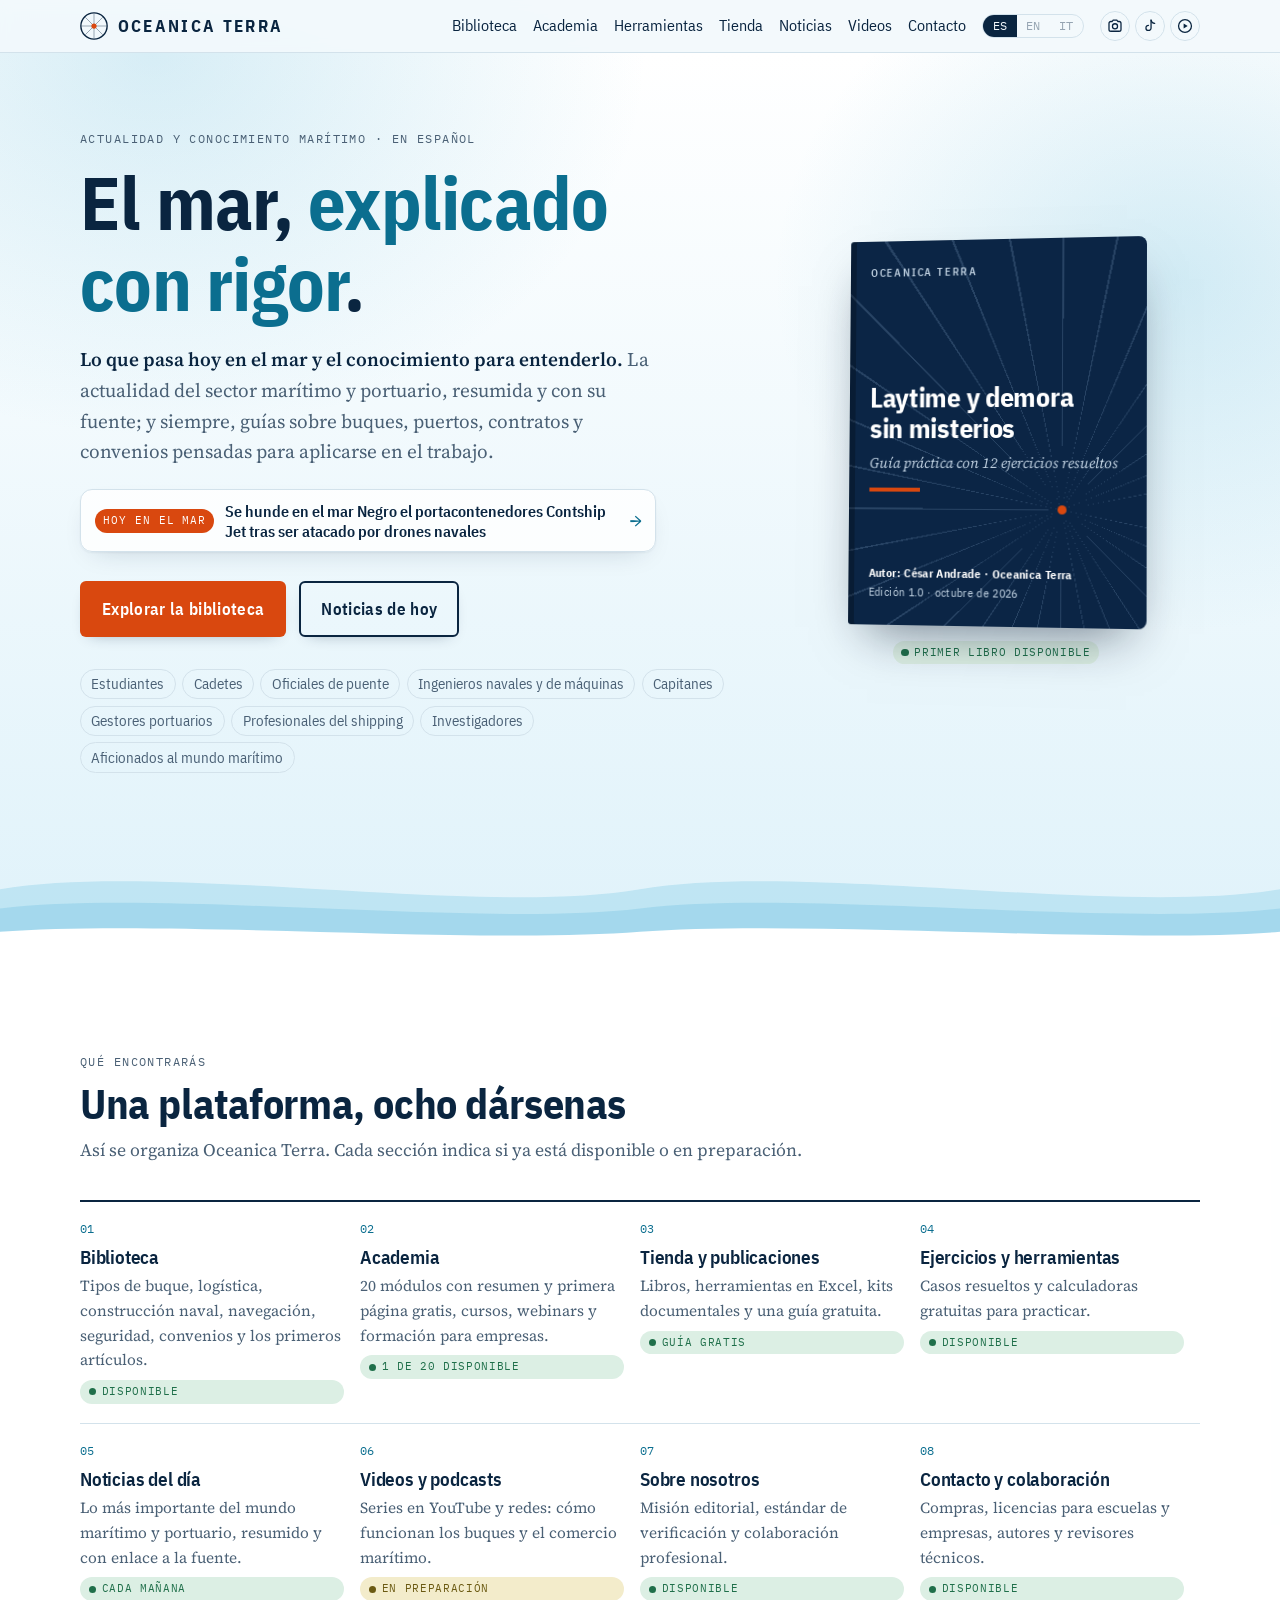
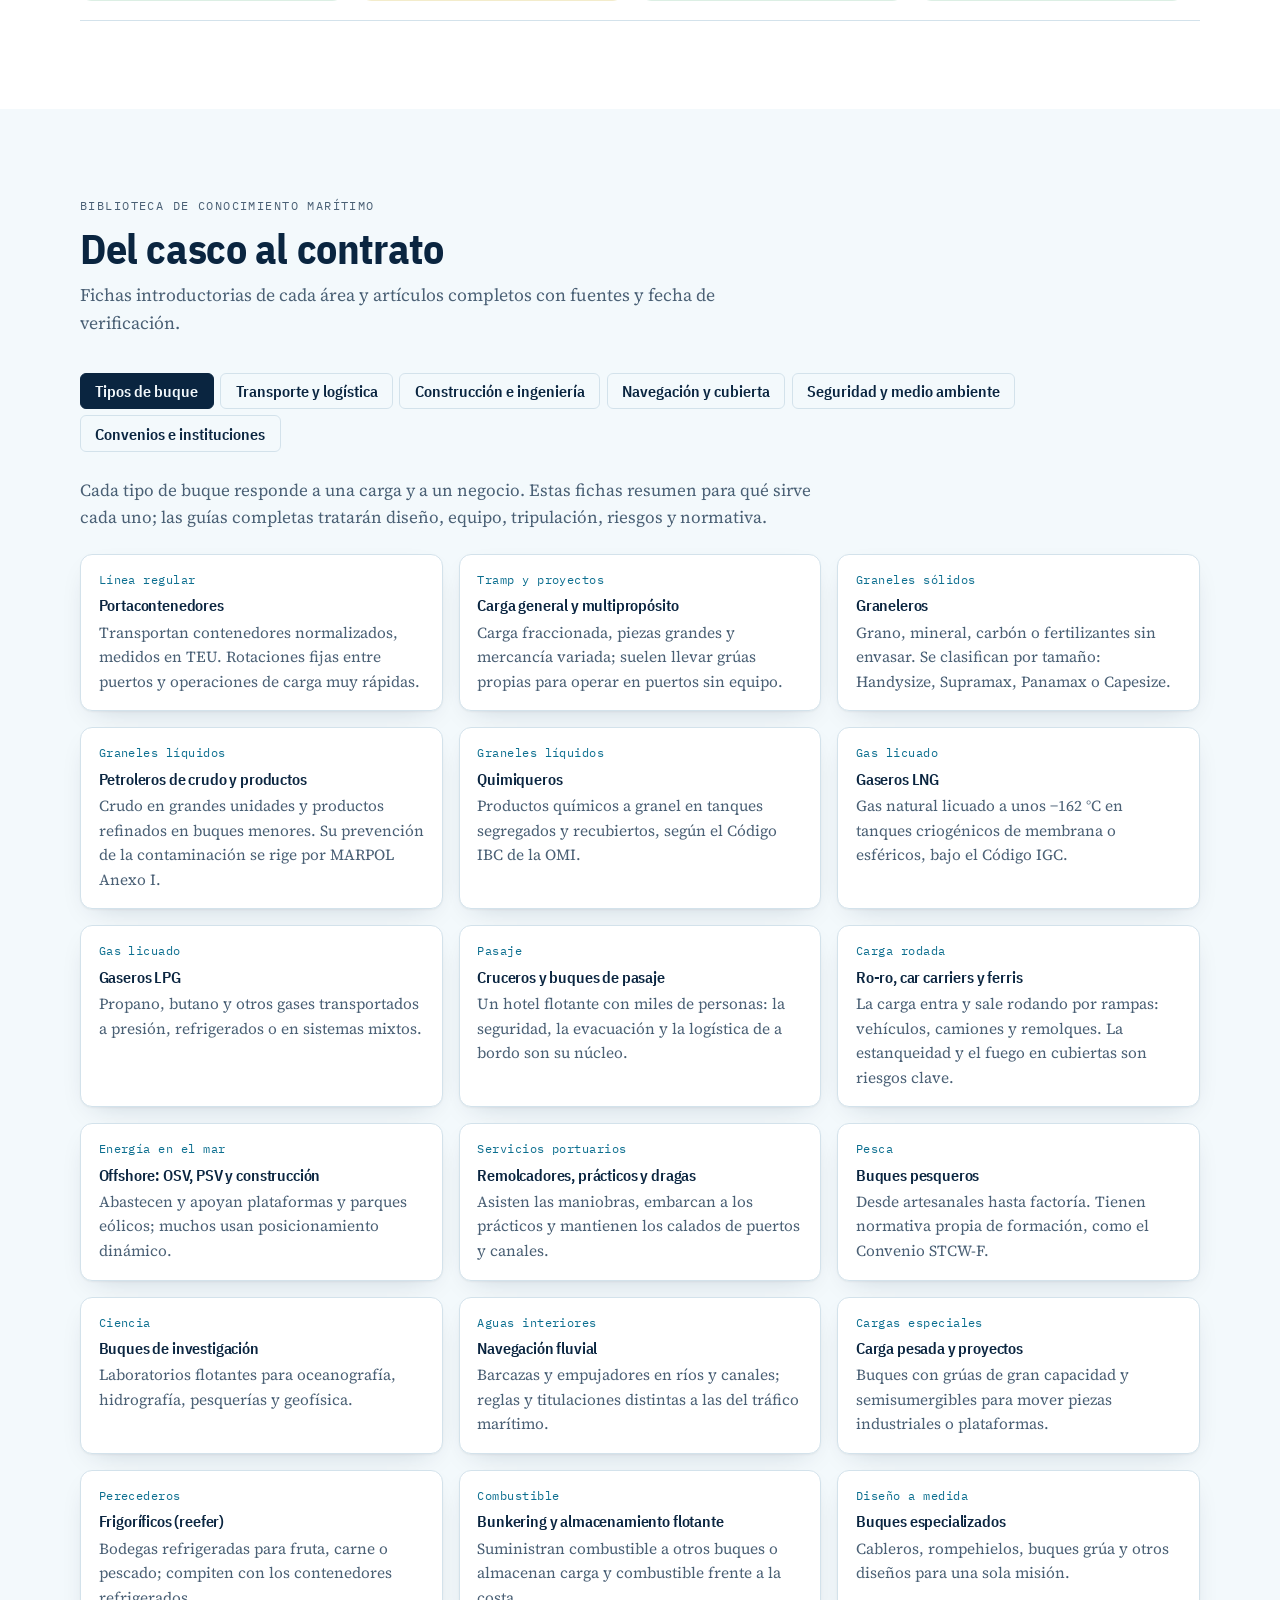
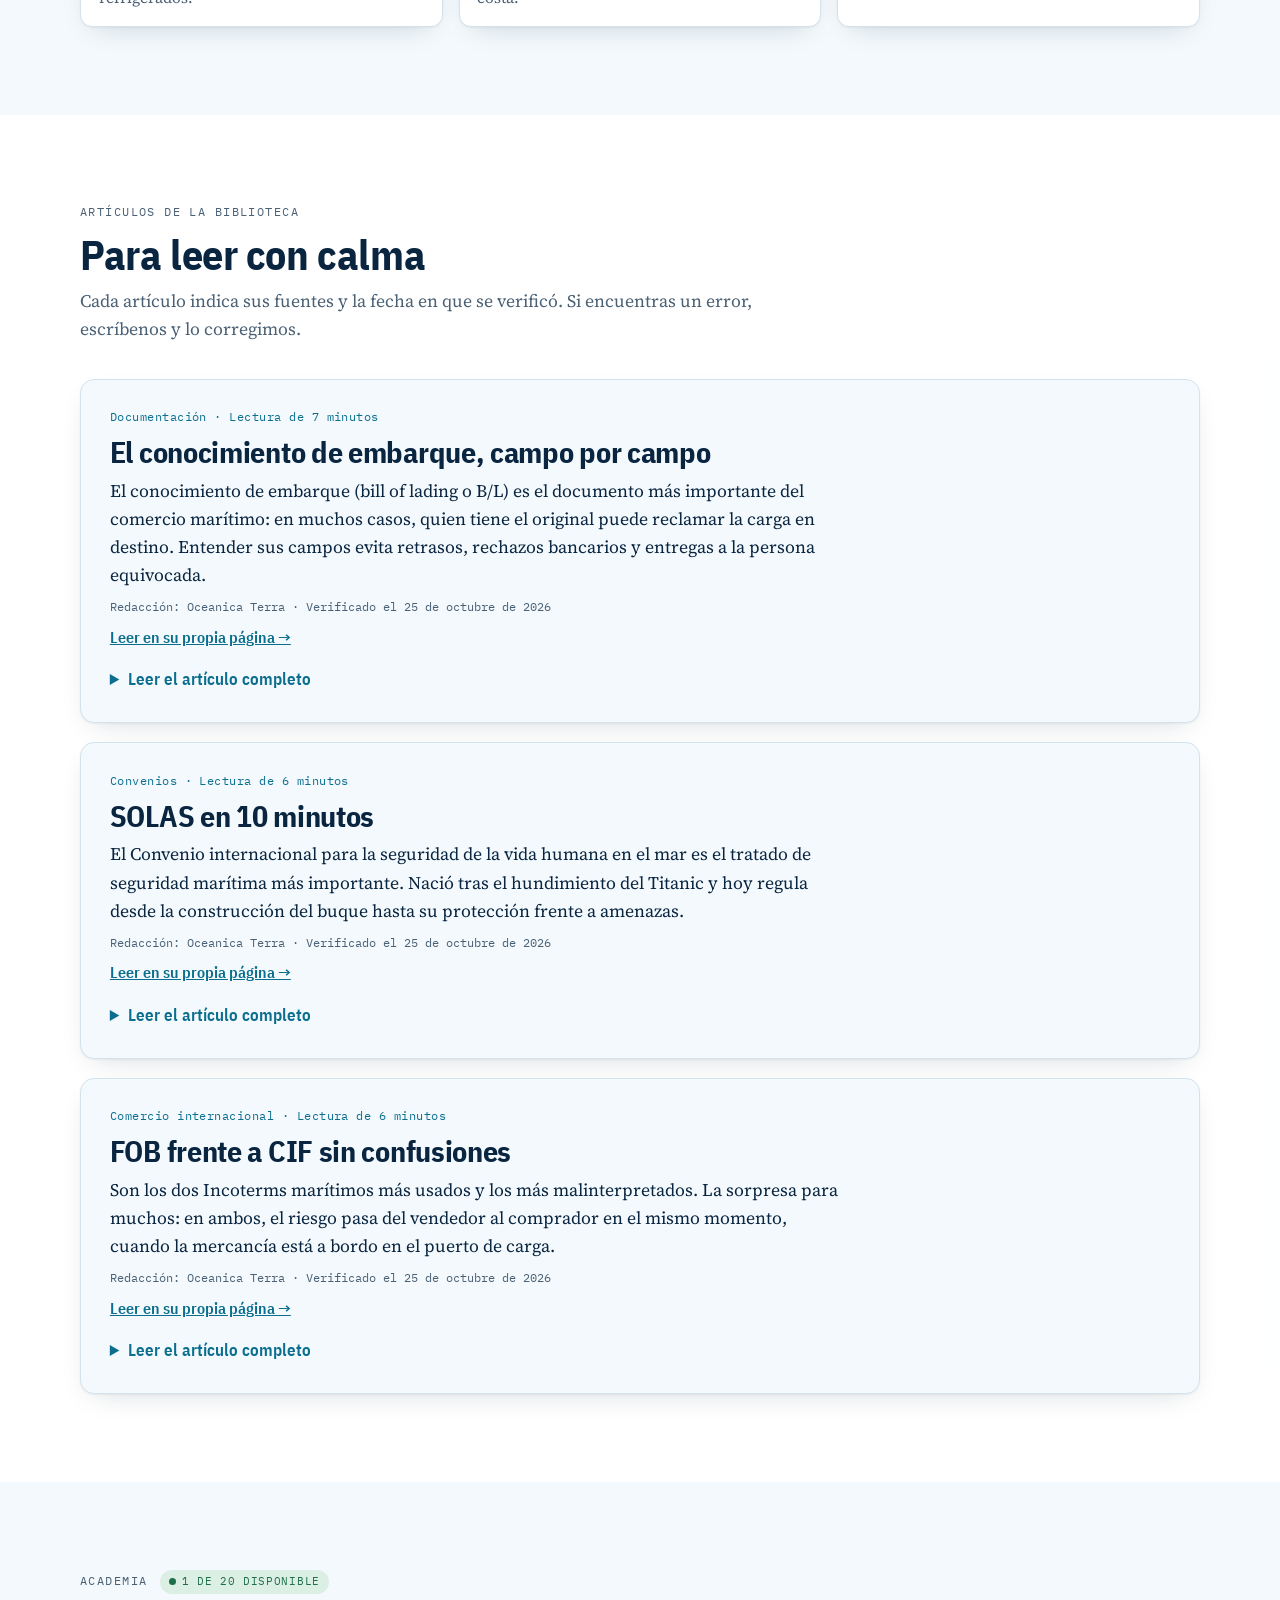
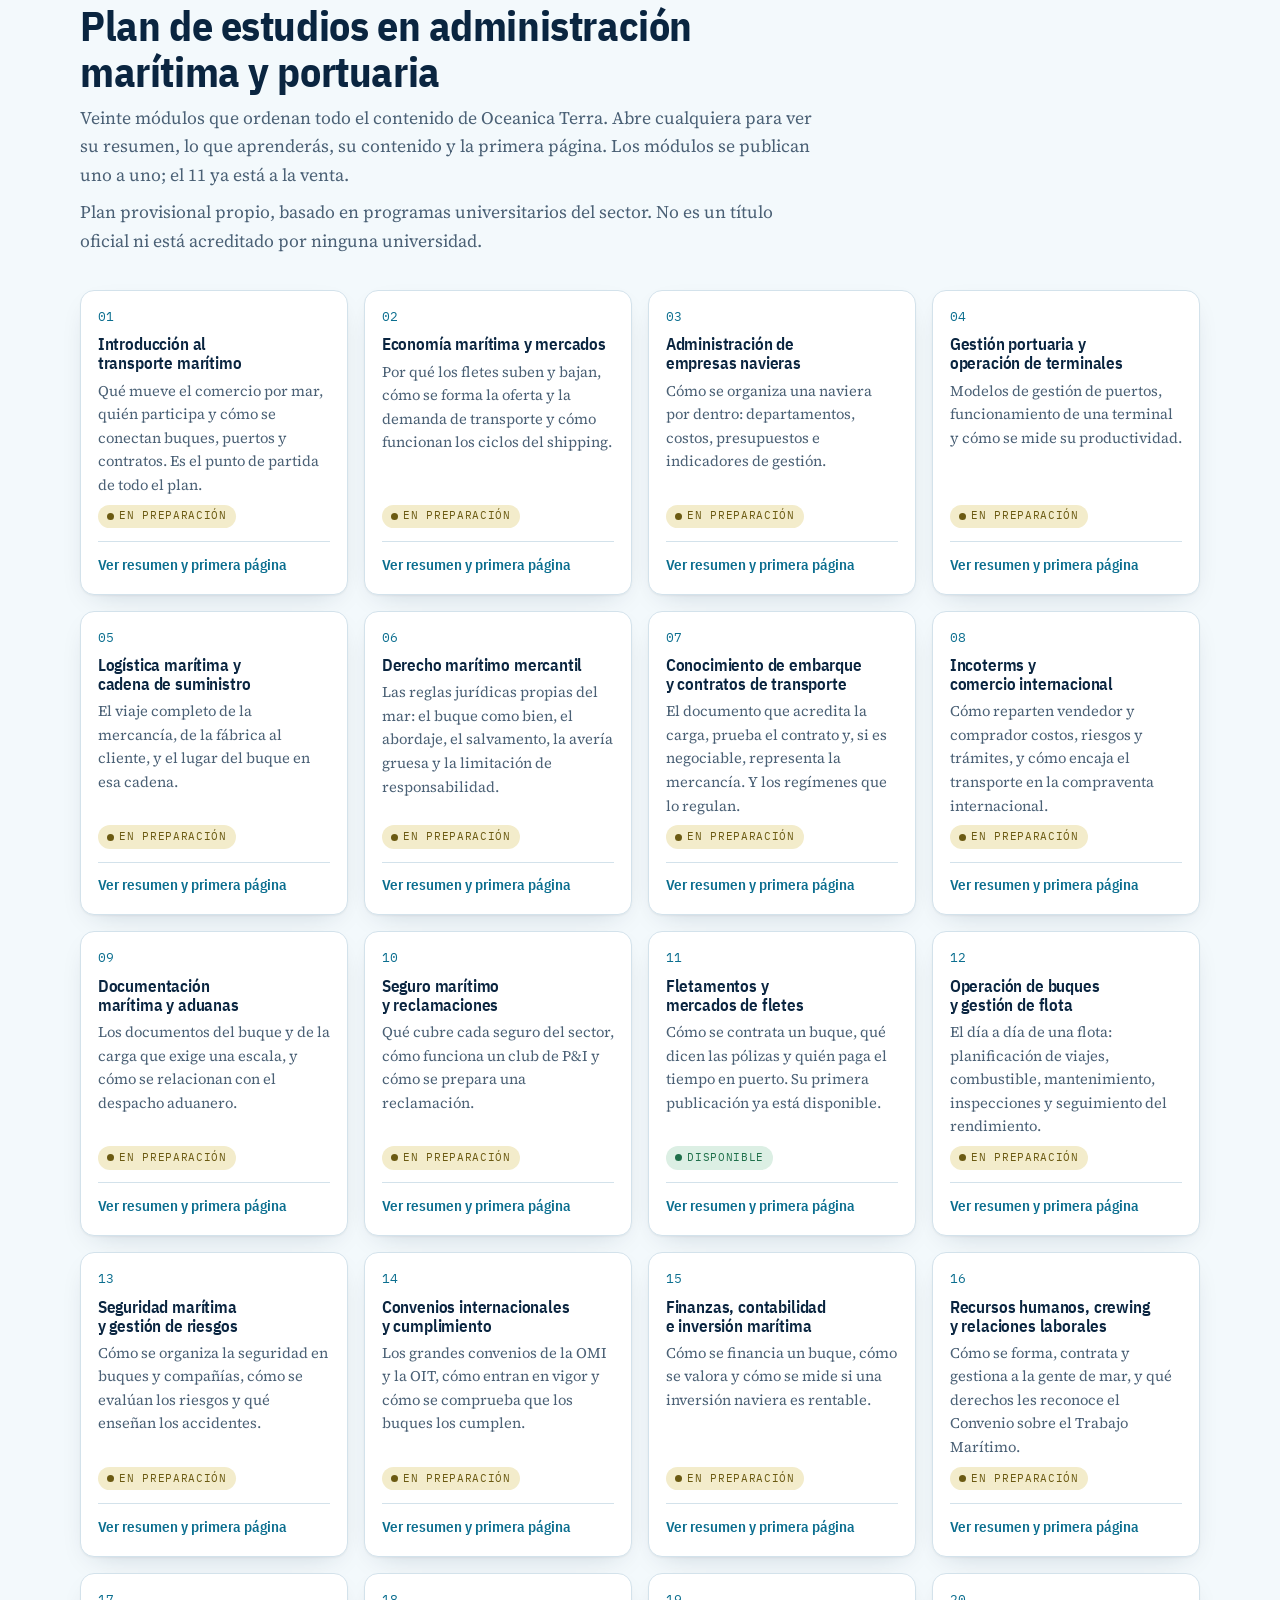
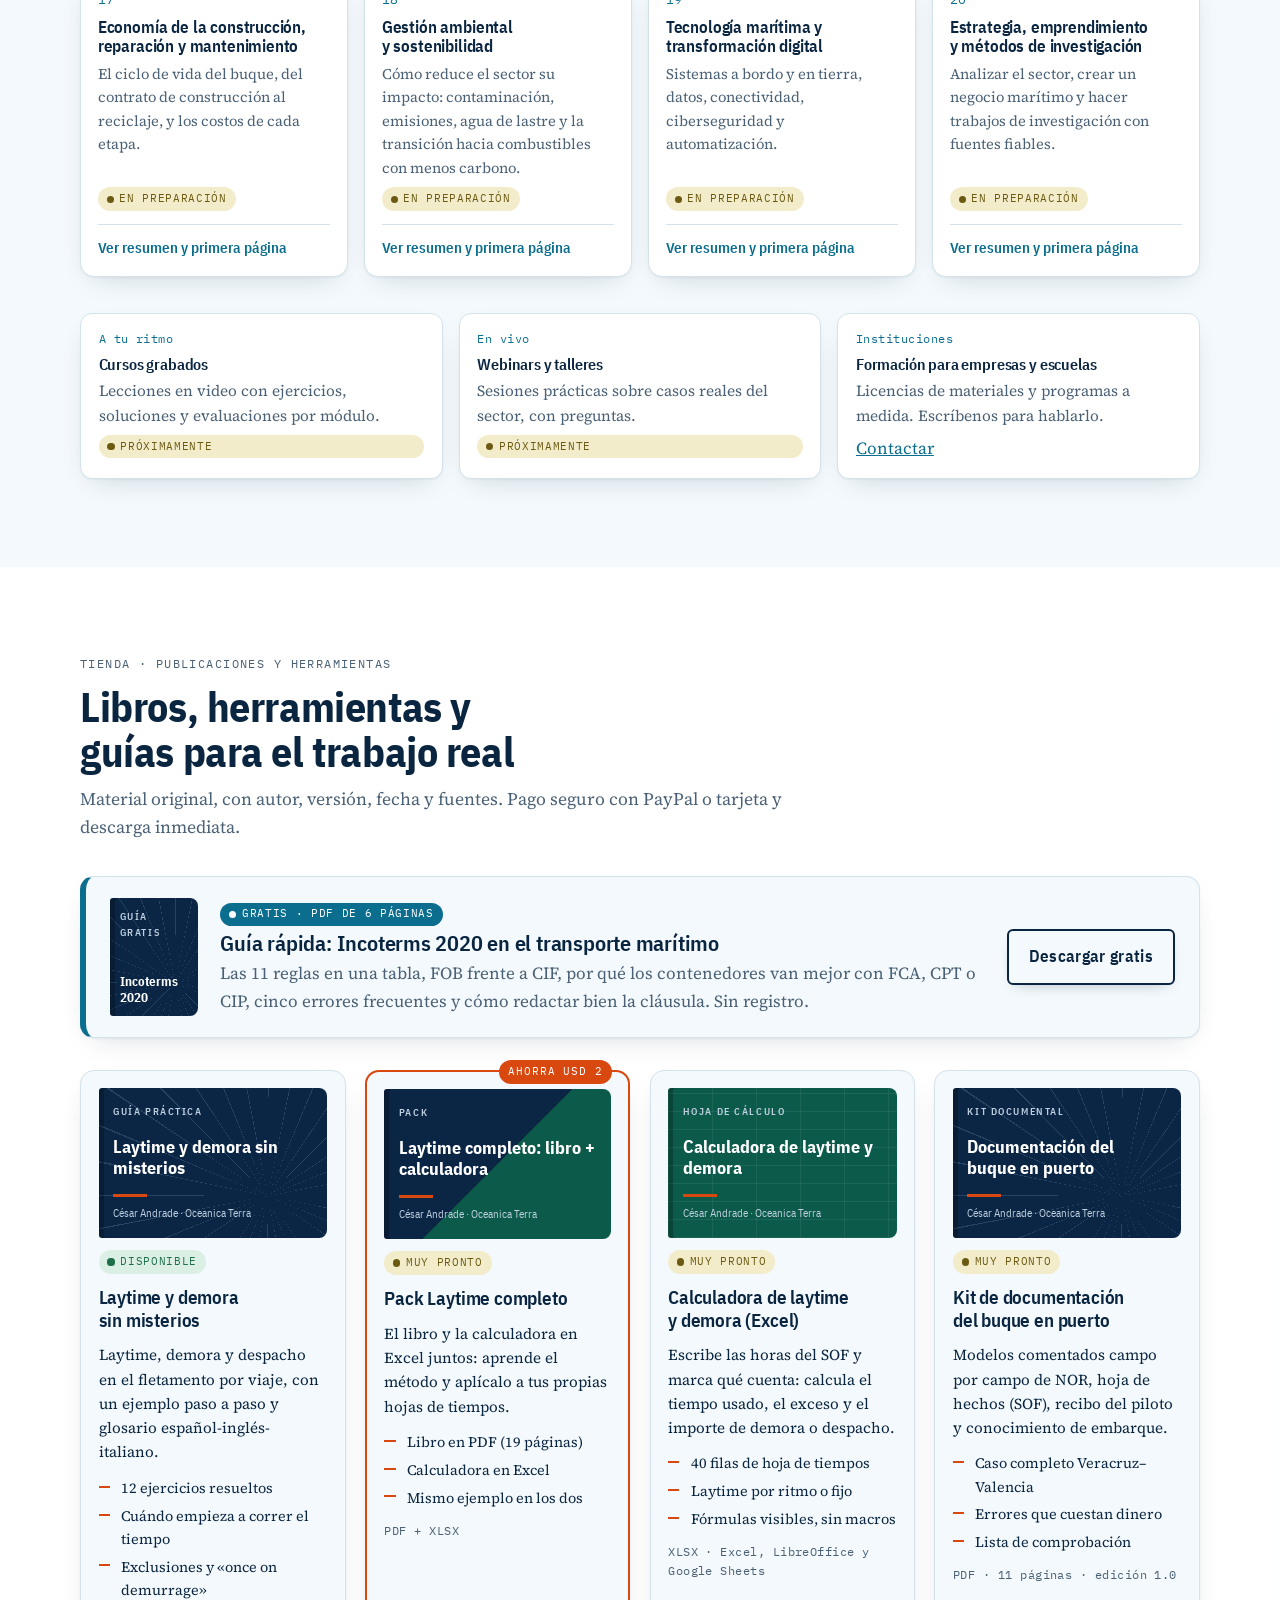
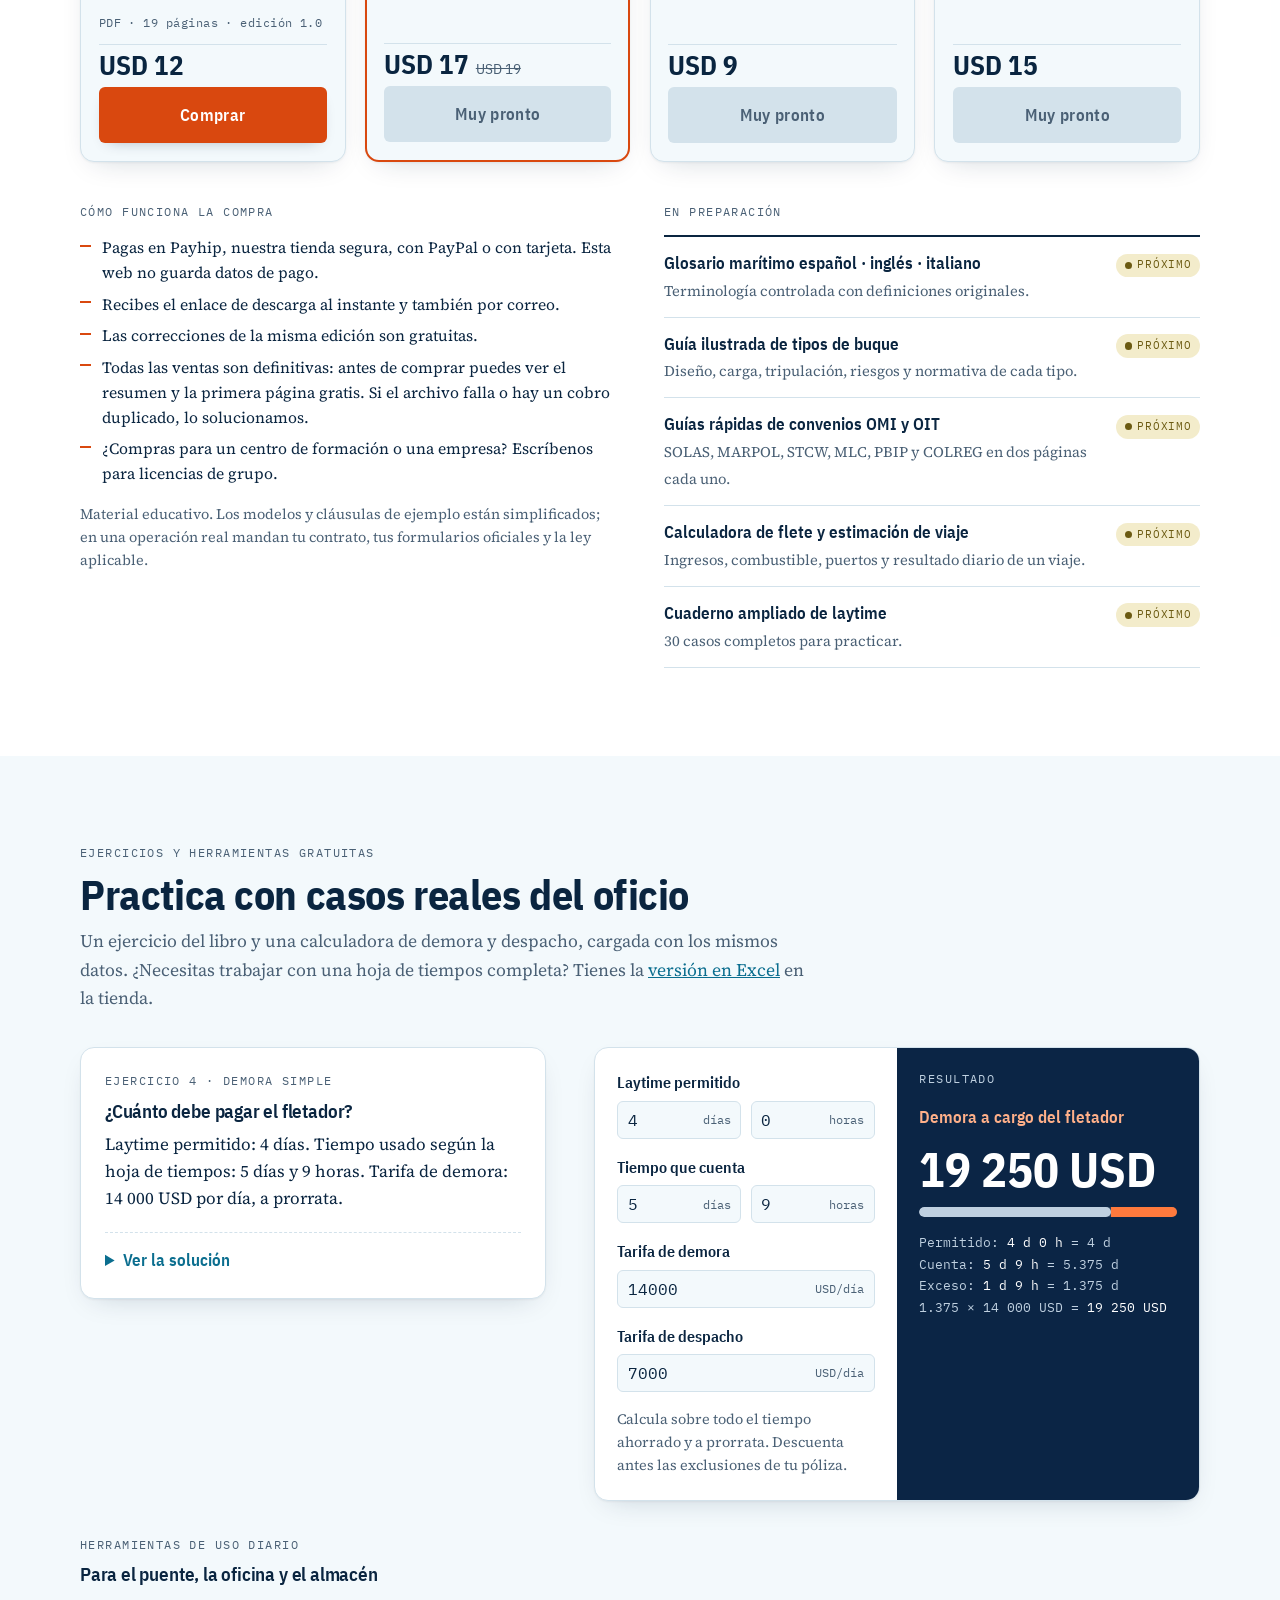
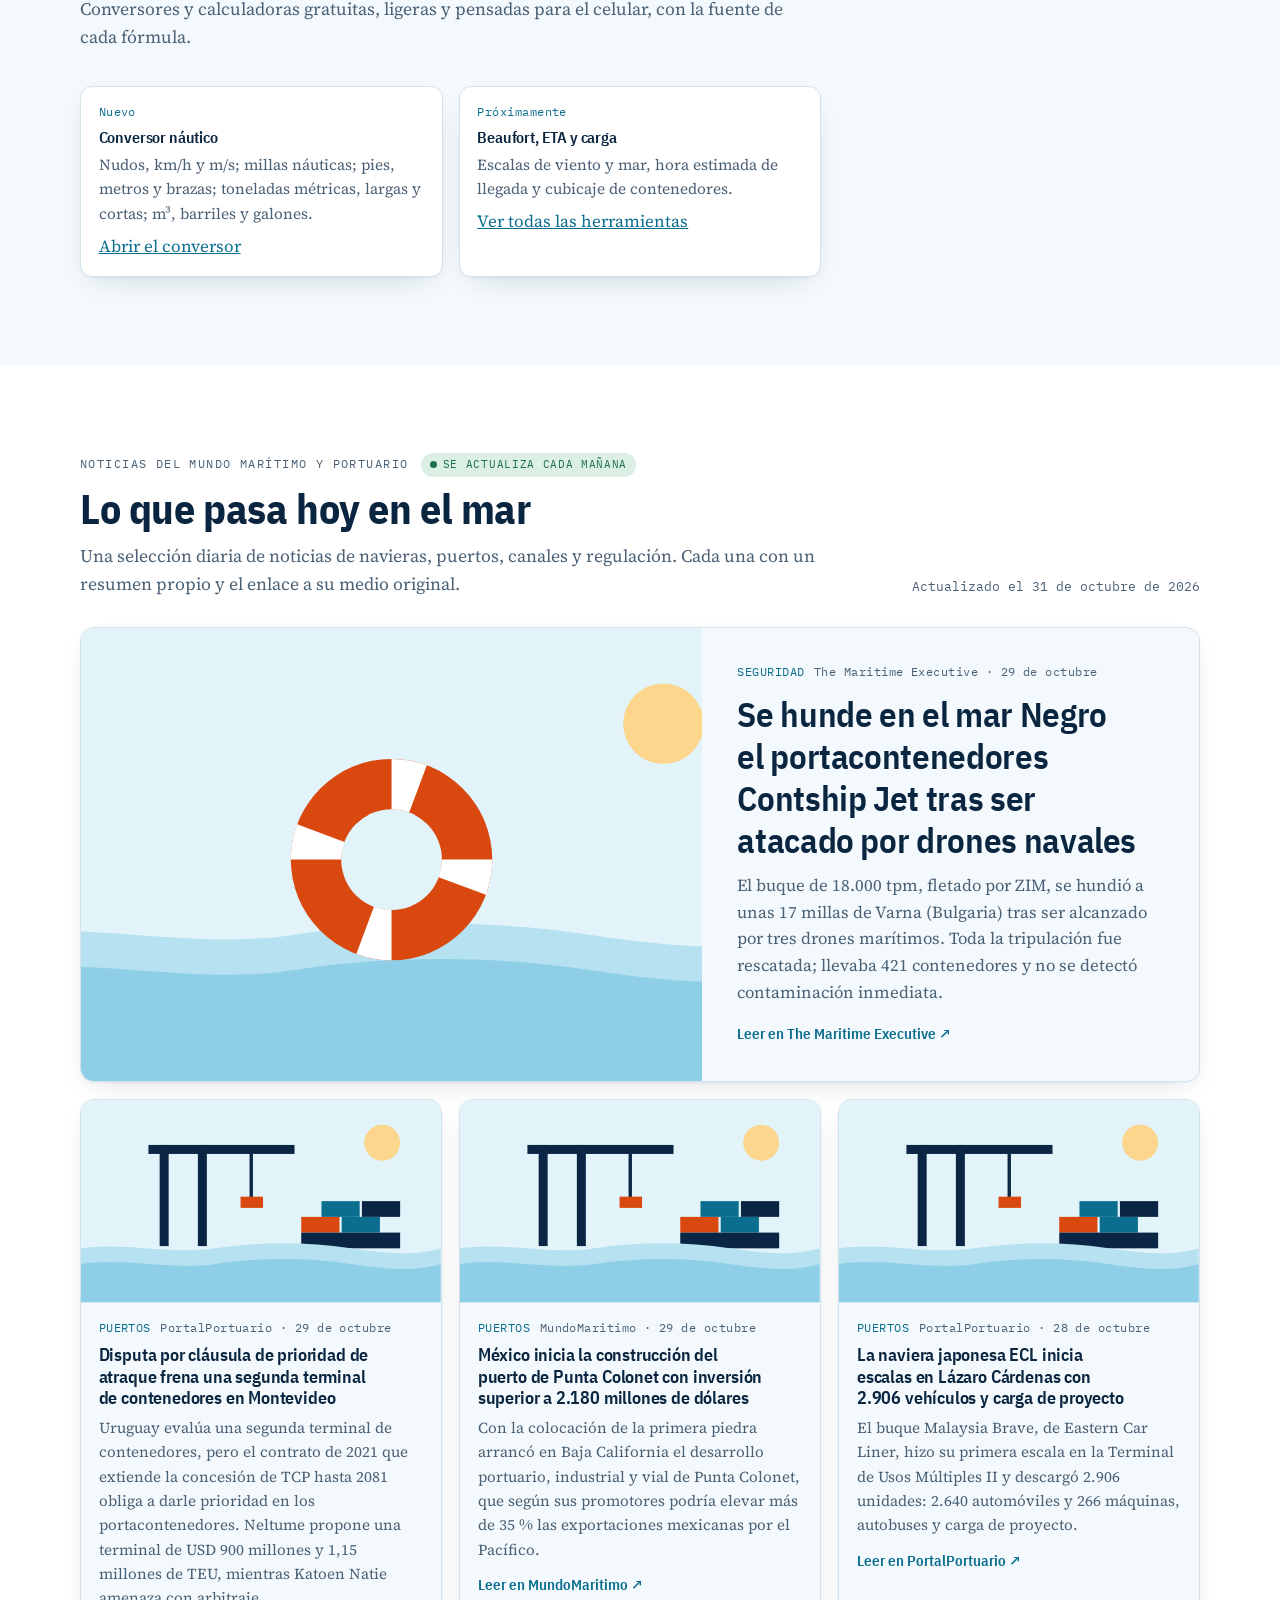
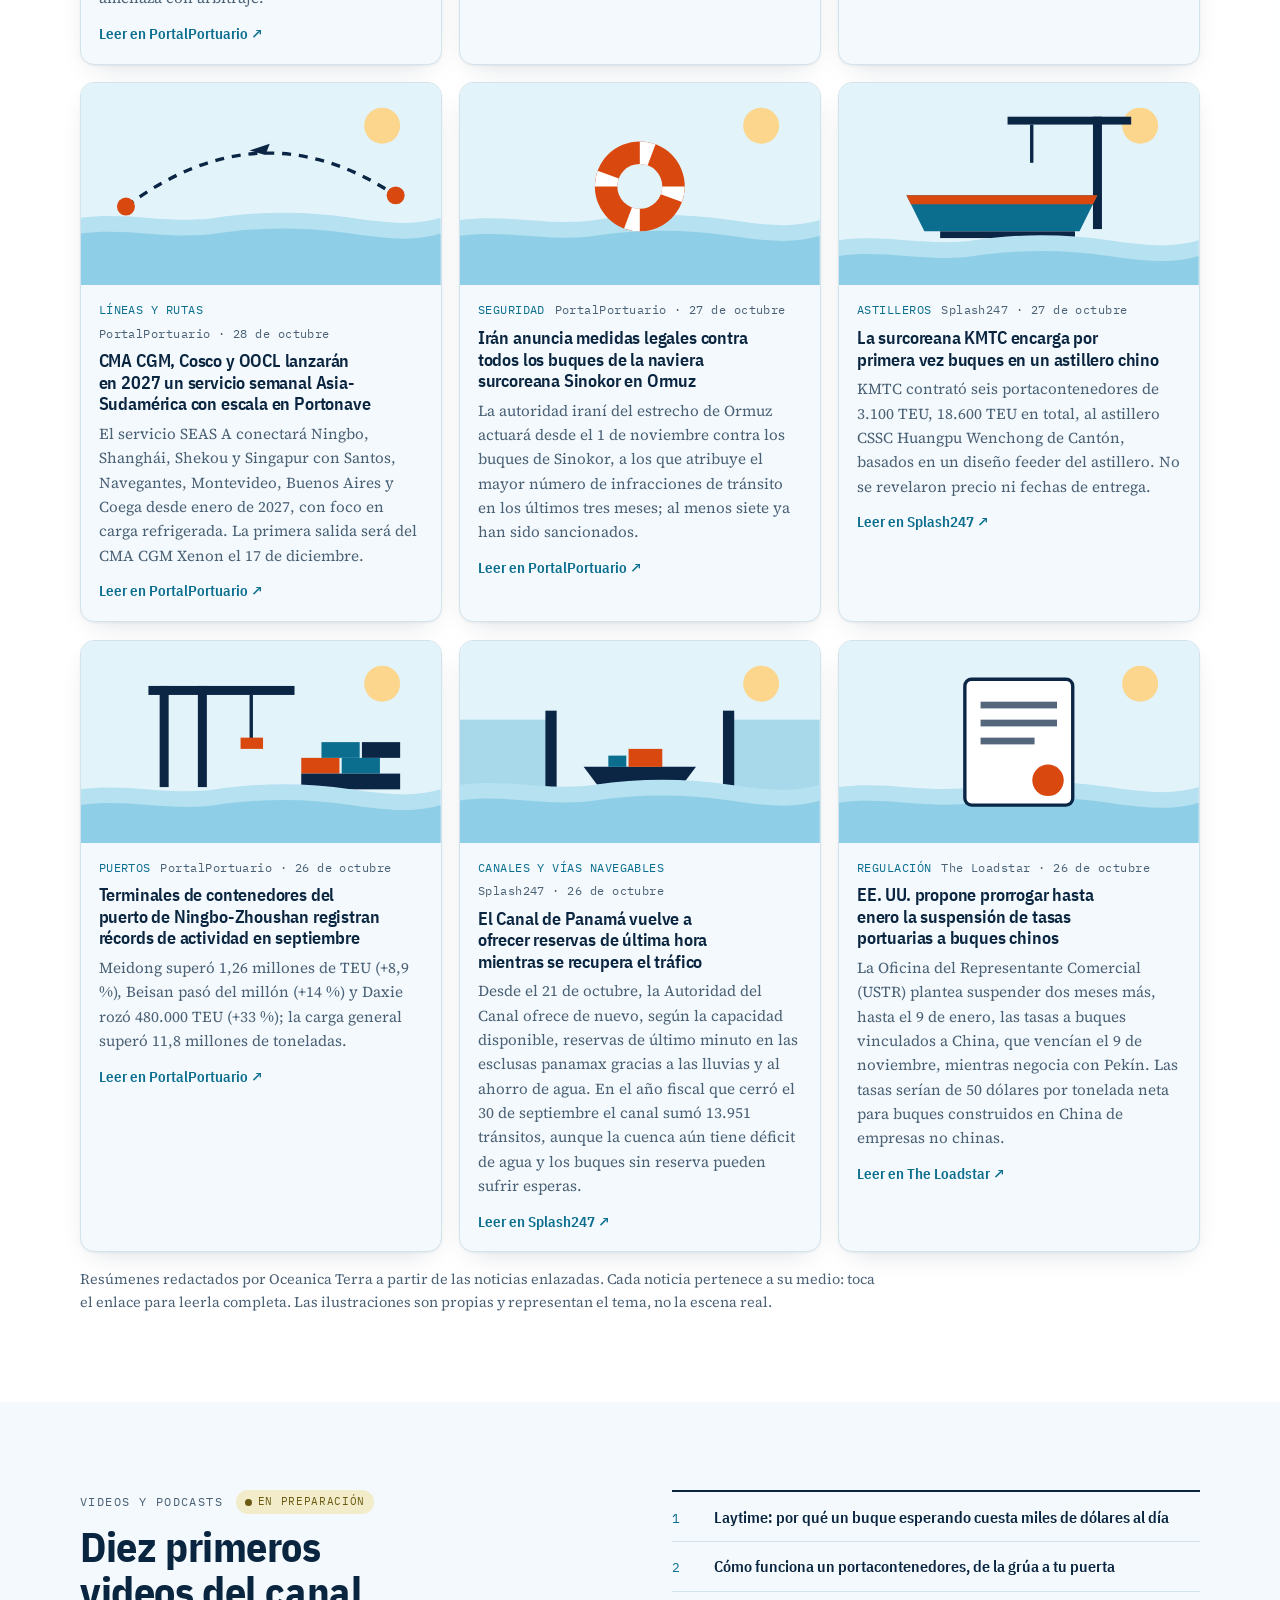
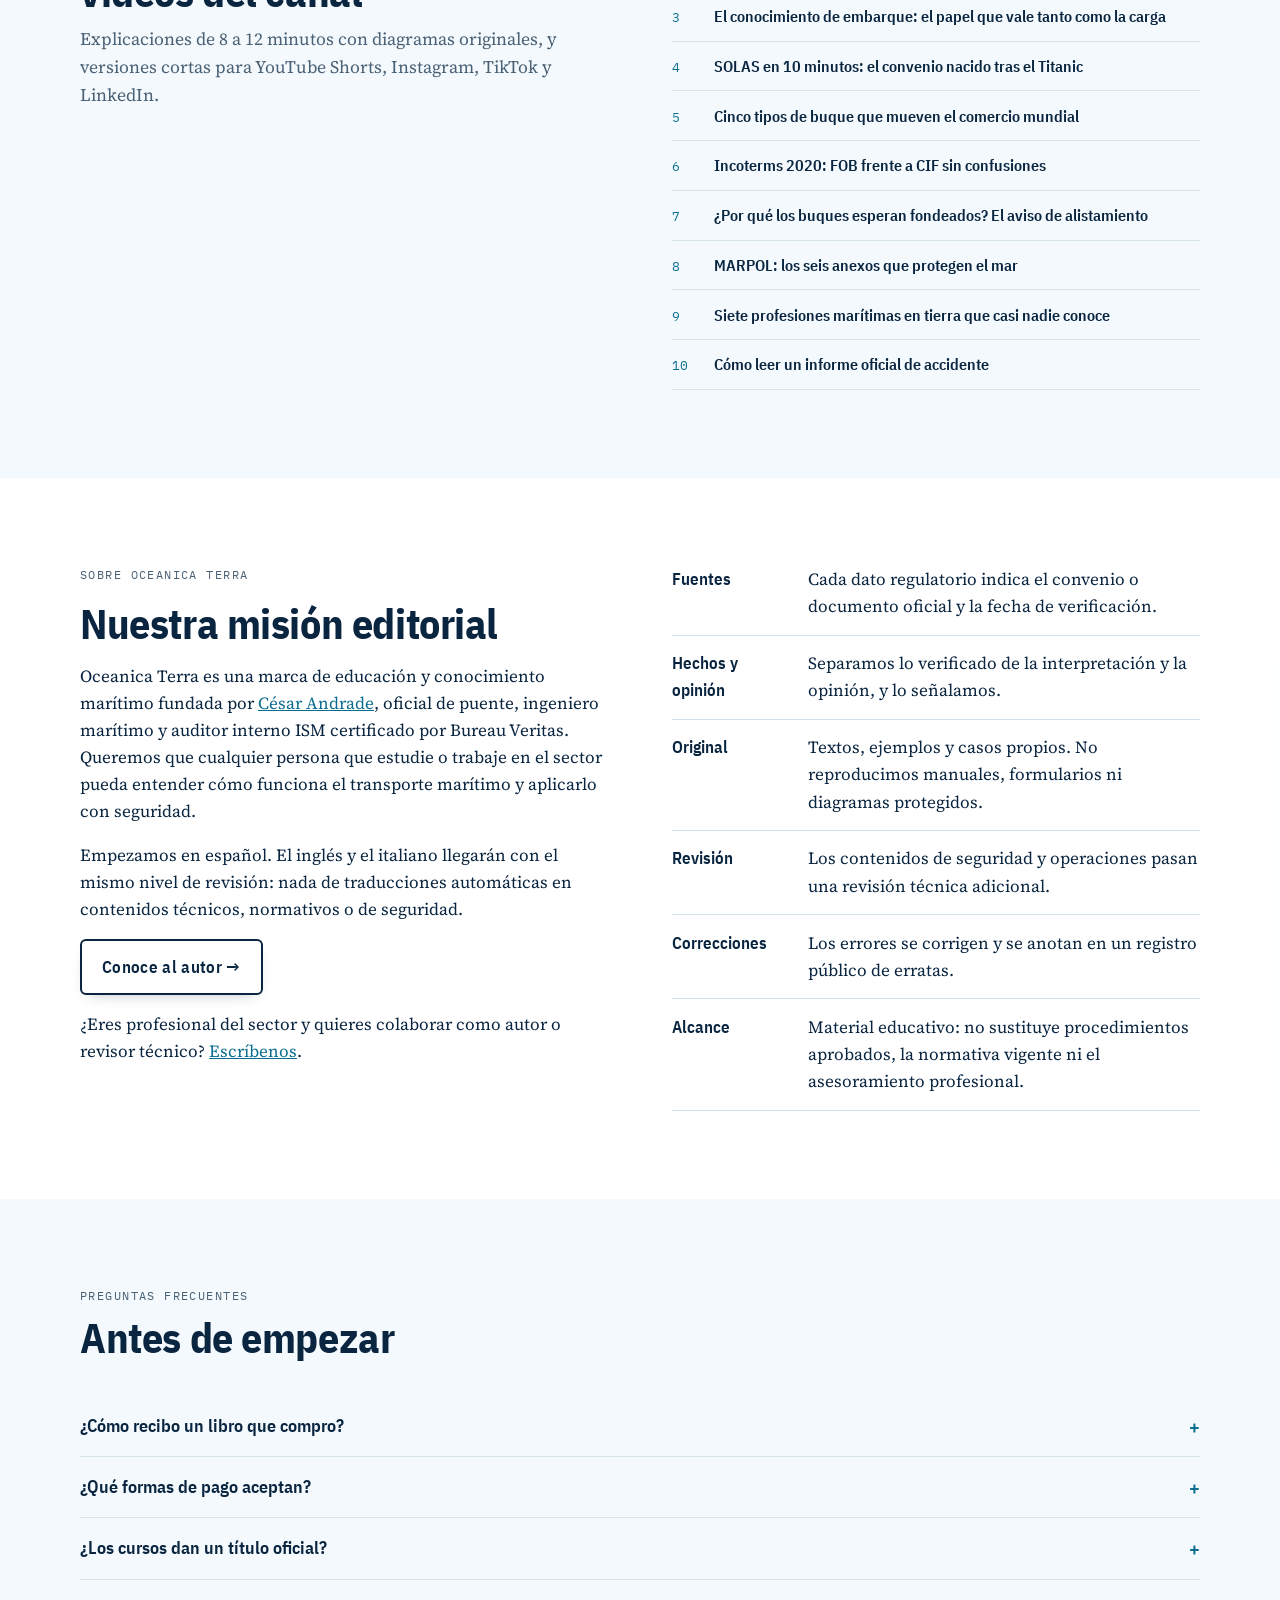
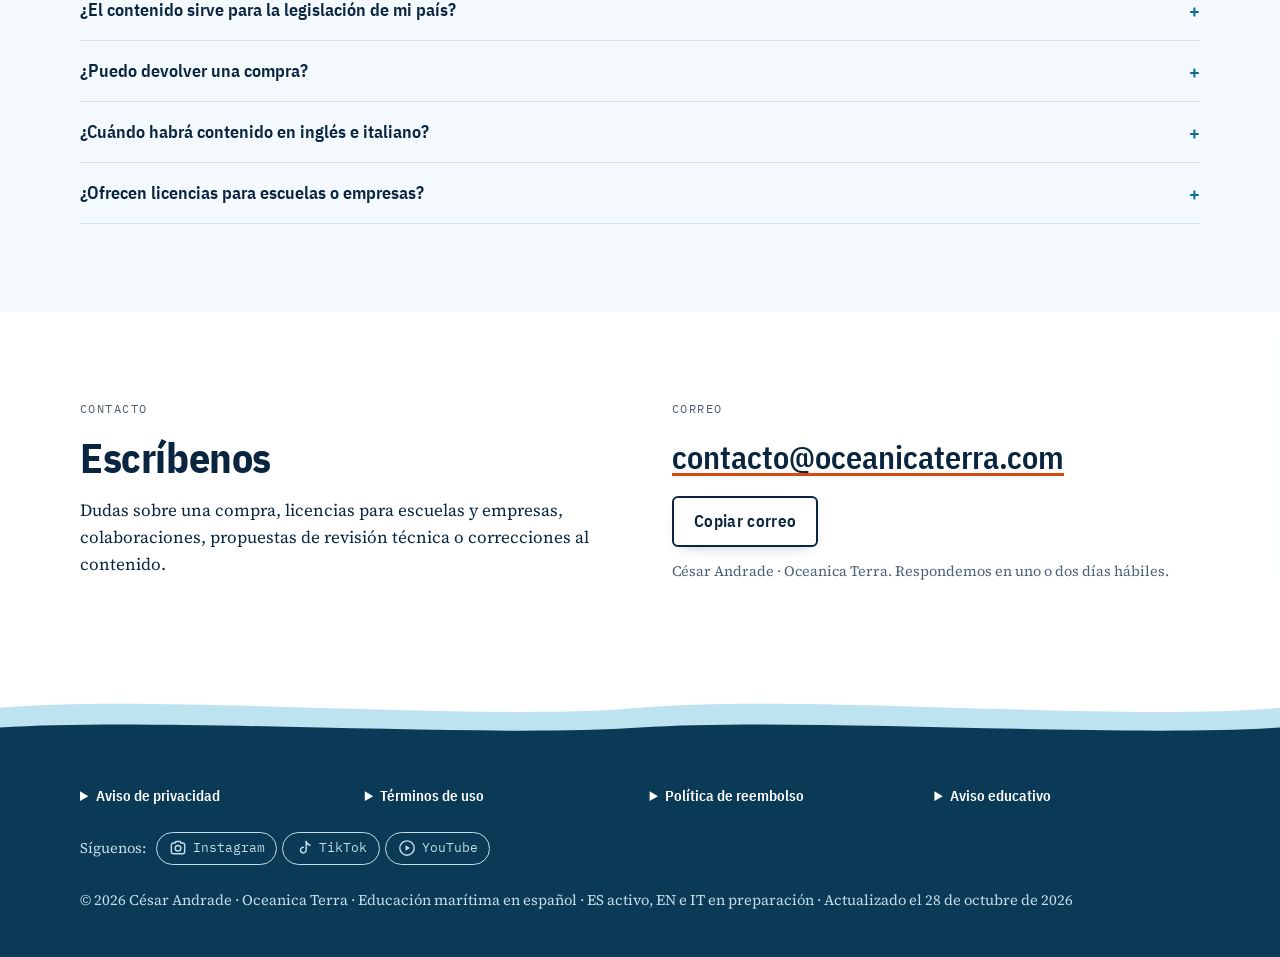
==== commit 73ee25ed: "Tienda: libro a USD 12; calculadora, pack y kit en «Muy pronto» mientras se vuelven a publicar en Pa" ====
--- a/index.html
+++ b/index.html
@@ -881,44 +881,44 @@
           <ul class="ticks"><li>12 ejercicios resueltos</li><li>Cuándo empieza a correr el tiempo</li><li>Exclusiones y «once on demurrage»</li></ul>
           <span class="fmt">PDF · 19 páginas · edición 1.0</span>
           <div class="prod-buy">
-            <div class="price"><span class="js-price" data-product="libro">USD 10</span></div>
+            <div class="price"><span class="js-price" data-product="libro">USD 12</span></div>
             <a class="btn btn-primary js-buy" data-product="libro" href="https://payhip.com/b/YE7Hb" target="_blank" rel="noopener">Comprar</a>
           </div>
         </article>
         <article class="prod best" id="producto-pack"><span class="ribbon">Ahorra USD 2</span>
           <div class="pcover duo"><span>PACK</span><b>Laytime completo: libro + calculadora</b><small>César Andrade · Oceanica Terra</small></div>
-          <span class="chip on js-chip" data-product="pack">Disponible</span>
+          <span class="chip soon js-chip" data-product="pack">Muy pronto</span>
           <h3>Pack Laytime completo</h3>
           <p>El libro y la calculadora en Excel juntos: aprende el método y aplícalo a tus propias hojas de tiempos.</p>
           <ul class="ticks"><li>Libro en PDF (19 páginas)</li><li>Calculadora en Excel</li><li>Mismo ejemplo en los dos</li></ul>
           <span class="fmt">PDF + XLSX</span>
           <div class="prod-buy">
             <div class="price"><span class="js-price" data-product="pack">USD 17</span><s>USD 19</s></div>
-            <a class="btn btn-primary js-buy" data-product="pack" href="https://payhip.com/b/2rtnR" target="_blank" rel="noopener">Comprar</a>
+            <a class="btn btn-primary js-buy" data-product="pack" aria-disabled="true">Muy pronto</a>
           </div>
         </article>
         <article class="prod" id="producto-calculadora">
           <div class="pcover xls"><span>HOJA DE CÁLCULO</span><b>Calculadora de laytime y demora</b><small>César Andrade · Oceanica Terra</small></div>
-          <span class="chip on js-chip" data-product="calculadora">Disponible</span>
+          <span class="chip soon js-chip" data-product="calculadora">Muy pronto</span>
           <h3>Calculadora de laytime y demora (Excel)</h3>
           <p>Escribe las horas del SOF y marca qué cuenta: calcula el tiempo usado, el exceso y el importe de demora o despacho.</p>
           <ul class="ticks"><li>40 filas de hoja de tiempos</li><li>Laytime por ritmo o fijo</li><li>Fórmulas visibles, sin macros</li></ul>
           <span class="fmt">XLSX · Excel, LibreOffice y Google Sheets</span>
           <div class="prod-buy">
             <div class="price"><span class="js-price" data-product="calculadora">USD 9</span></div>
-            <a class="btn btn-primary js-buy" data-product="calculadora" href="https://payhip.com/b/lcJLs" target="_blank" rel="noopener">Comprar</a>
+            <a class="btn btn-primary js-buy" data-product="calculadora" aria-disabled="true">Muy pronto</a>
           </div>
         </article>
         <article class="prod" id="producto-kit">
           <div class="pcover "><span>KIT DOCUMENTAL</span><b>Documentación del buque en puerto</b><small>César Andrade · Oceanica Terra</small></div>
-          <span class="chip on js-chip" data-product="kit">Disponible</span>
+          <span class="chip soon js-chip" data-product="kit">Muy pronto</span>
           <h3>Kit de documentación del buque en puerto</h3>
           <p>Modelos comentados campo por campo de NOR, hoja de hechos (SOF), recibo del piloto y conocimiento de embarque.</p>
           <ul class="ticks"><li>Caso completo Veracruz–Valencia</li><li>Errores que cuestan dinero</li><li>Lista de comprobación</li></ul>
           <span class="fmt">PDF · 11 páginas · edición 1.0</span>
           <div class="prod-buy">
             <div class="price"><span class="js-price" data-product="kit">USD 15</span></div>
-            <a class="btn btn-primary js-buy" data-product="kit" href="https://payhip.com/b/YK8hW" target="_blank" rel="noopener">Comprar</a>
+            <a class="btn btn-primary js-buy" data-product="kit" aria-disabled="true">Muy pronto</a>
           </div>
         </article>
       </div>
@@ -1118,7 +1118,7 @@
 <dialog class="dlg" id="modulo-08" aria-labelledby="modulo-08-t"><div class="dlg-in"><div class="dlg-top"><span class="label">Módulo 08 de 20</span><button type="button" class="dlg-x" data-close aria-label="Cerrar">×</button></div><h3 id="modulo-08-t">Incoterms y comercio internacional</h3><span class="chip soon">En preparación</span><p class="dlg-sum">Cómo reparten vendedor y comprador costos, riesgos y trámites, y cómo encaja el transporte en la compraventa internacional.</p><div class="dlg-cols"><div><h4>Lo que aprenderás</h4><ul class="ticks"><li>Elegir el Incoterm adecuado para cada operación.</li><li>Explicar dónde pasa el riesgo en cada regla.</li><li>Relacionar Incoterms, transporte y seguro.</li><li>Entender los medios de pago, como el crédito documentario.</li></ul></div><div><h4>Contenido</h4><ol class="dlg-list"><li>Las 11 reglas de Incoterms 2020</li><li>Reglas para cualquier modo y reglas marítimas</li><li>FOB, CFR y CIF frente a FCA, CPT y CIP</li><li>Seguro de la mercancía</li><li>Medios de pago y crédito documentario</li><li>Errores frecuentes en contratos</li></ol></div></div><h4>Primera página</h4><div class="firstpage"><span class="fp-k">OCEANICA TERRA · MÓDULO 08</span><b class="fp-t">Incoterms y comercio internacional</b><p>Dos letras en un contrato de compraventa pueden decidir quién paga el flete, quién asegura la mercancía y quién pierde dinero si la carga se daña en el camino. Esas letras son los Incoterms, las reglas de la Cámara de Comercio Internacional.</p><p>Usarlos bien evita disputas; usarlos mal, por costumbre o por copiar un contrato antiguo, es uno de los errores más caros del comercio exterior. El caso clásico: creer que con CIF el riesgo es del vendedor hasta el destino.</p><p>Este módulo recorre las once reglas con ejemplos marítimos y te enseña a elegir la adecuada.</p></div><p class="note">Lee gratis el artículo relacionado: <a href="#art-incoterms" data-close>abrir artículo</a>. Y descarga gratis la <a href="/guia-gratis-incoterms-2020.pdf" target="_blank" rel="noopener">guía rápida de Incoterms 2020 (PDF)</a>.</p><div class="dlg-buy"><div><span class="label">Disponibilidad</span><b>Este módulo está en preparación</b><span class="muted">Escríbenos y te avisamos en cuanto salga a la venta.</span></div><div class="dlg-cta"><a class="btn btn-ghost" href="mailto:contacto@oceanicaterra.com?subject=Avísame: módulo 08">Avísame</a><span class="note">contacto@oceanicaterra.com</span></div></div></div></dialog>
 <dialog class="dlg" id="modulo-09" aria-labelledby="modulo-09-t"><div class="dlg-in"><div class="dlg-top"><span class="label">Módulo 09 de 20</span><button type="button" class="dlg-x" data-close aria-label="Cerrar">×</button></div><h3 id="modulo-09-t">Documentación marítima y aduanas</h3><span class="chip soon">En preparación</span><p class="dlg-sum">Los documentos del buque y de la carga que exige una escala, y cómo se relacionan con el despacho aduanero.</p><div class="dlg-cols"><div><h4>Lo que aprenderás</h4><ul class="ticks"><li>Enumerar los documentos que necesita un buque en puerto.</li><li>Relacionar los documentos de la carga con el despacho aduanero.</li><li>Explicar la ventanilla única marítima.</li><li>Evitar retrasos por errores documentales.</li></ul></div><div><h4>Contenido</h4><ol class="dlg-list"><li>Certificados del buque</li><li>Manifiesto y documentos de la carga</li><li>Llegada y salida: declaraciones a las autoridades</li><li>Despacho aduanero de importación y exportación</li><li>Convenio FAL y ventanilla única marítima</li><li>Errores documentales y sus consecuencias</li></ol></div></div><h4>Primera página</h4><div class="firstpage"><span class="fp-k">OCEANICA TERRA · MÓDULO 09</span><b class="fp-t">Documentación marítima y aduanas</b><p>Un buque puede estar en perfecto estado y la carga lista, y aun así quedarse parado en puerto por un papel que falta o un dato que no coincide. La documentación es la parte menos visible de la operación marítima y una de las que más retrasos provoca.</p><p>Cada escala exige documentos del buque, de la tripulación y de la carga, que llegan a varias autoridades distintas. La tendencia es enviarlos una sola vez por medios electrónicos, a través de la ventanilla única marítima que impulsa el Convenio FAL de la OMI.</p><p>Este módulo te enseña qué se pide, quién lo pide y por qué.</p></div><div class="dlg-buy"><div><span class="label">Disponibilidad</span><b>Este módulo está en preparación</b><span class="muted">Escríbenos y te avisamos en cuanto salga a la venta.</span></div><div class="dlg-cta"><a class="btn btn-ghost" href="mailto:contacto@oceanicaterra.com?subject=Avísame: módulo 09">Avísame</a><span class="note">contacto@oceanicaterra.com</span></div></div></div></dialog>
 <dialog class="dlg" id="modulo-10" aria-labelledby="modulo-10-t"><div class="dlg-in"><div class="dlg-top"><span class="label">Módulo 10 de 20</span><button type="button" class="dlg-x" data-close aria-label="Cerrar">×</button></div><h3 id="modulo-10-t">Seguro marítimo y reclamaciones</h3><span class="chip soon">En preparación</span><p class="dlg-sum">Qué cubre cada seguro del sector, cómo funciona un club de P&amp;I y cómo se prepara una reclamación.</p><div class="dlg-cols"><div><h4>Lo que aprenderás</h4><ul class="ticks"><li>Distinguir seguro de casco, de P&amp;I y de carga.</li><li>Explicar la avería gruesa desde el punto de vista del seguro.</li><li>Comparar las coberturas de carga A, B y C.</li><li>Preparar la documentación de una reclamación.</li></ul></div><div><h4>Contenido</h4><ol class="dlg-list"><li>Principios del seguro marítimo</li><li>Casco y máquinas</li><li>Clubes de protección e indemnización (P&amp;I)</li><li>Seguro de carga y sus coberturas</li><li>Avería gruesa y particular</li><li>Cómo se tramita una reclamación</li></ol></div></div><h4>Primera página</h4><div class="firstpage"><span class="fp-k">OCEANICA TERRA · MÓDULO 10</span><b class="fp-t">Seguro marítimo y reclamaciones</b><p>En el mar los riesgos son grandes y los valores también: un buque, su carga y la responsabilidad frente a terceros pueden sumar cifras enormes. Por eso el seguro marítimo es uno de los más antiguos y especializados del mundo.</p><p>Cada riesgo tiene su seguro. El casco y las máquinas protegen el buque; los clubes de P&amp;I cubren la responsabilidad del armador frente a terceros; el seguro de carga protege al dueño de la mercancía.</p><p>Este módulo explica qué cubre cada uno, qué queda fuera y cómo se reclama cuando algo sale mal.</p></div><div class="dlg-buy"><div><span class="label">Disponibilidad</span><b>Este módulo está en preparación</b><span class="muted">Escríbenos y te avisamos en cuanto salga a la venta.</span></div><div class="dlg-cta"><a class="btn btn-ghost" href="mailto:contacto@oceanicaterra.com?subject=Avísame: módulo 10">Avísame</a><span class="note">contacto@oceanicaterra.com</span></div></div></div></dialog>
-<dialog class="dlg" id="modulo-11" aria-labelledby="modulo-11-t"><div class="dlg-in"><div class="dlg-top"><span class="label">Módulo 11 de 20</span><button type="button" class="dlg-x" data-close aria-label="Cerrar">×</button></div><h3 id="modulo-11-t">Fletamentos y mercados de fletes</h3><span class="chip on">Disponible</span><p class="dlg-sum">Cómo se contrata un buque, qué dicen las pólizas y quién paga el tiempo en puerto. Su primera publicación ya está disponible.</p><div class="dlg-cols"><div><h4>Lo que aprenderás</h4><ul class="ticks"><li>Distinguir fletamento por viaje, por tiempo y a casco desnudo.</li><li>Seguir una negociación de fletamento.</li><li>Calcular laytime, demora y despacho.</li><li>Leer las cláusulas clave de una póliza.</li></ul></div><div><h4>Contenido</h4><ol class="dlg-list"><li>Tipos de fletamento</li><li>El broker y la negociación</li><li>La póliza y sus cláusulas</li><li>Laytime, demora y despacho</li><li>Hire, off-hire y entrega del buque</li><li>Mercados de fletes</li></ol></div></div><h4>Primera página</h4><div class="firstpage"><span class="fp-k">OCEANICA TERRA · MÓDULO 11</span><b class="fp-t">Fletamentos y mercados de fletes</b><p>Un buque mercante cuesta dinero cada hora que existe. Mientras navega, ese costo produce ingresos; mientras espera en puerto, no. La pregunta comercial es sencilla: ¿quién paga el tiempo que el buque pasa cargando, descargando o esperando?</p><p>La respuesta depende del tipo de contrato. En un fletamento por tiempo, el fletador alquila el buque por días y el riesgo de las demoras es suyo. En un fletamento por viaje, el armador cobra un flete que solo cubre un tiempo razonable en puerto: el laytime.</p><p>Así empieza «Laytime y demora sin misterios», el primer libro de este módulo, con 12 ejercicios resueltos.</p></div><p class="note">También para este módulo: la <a href="#producto-calculadora" data-close>calculadora de laytime en Excel</a> y el <a href="#producto-pack" data-close>pack libro + calculadora</a>.</p><div class="dlg-buy"><div><span class="label">Primer libro del módulo</span><b>Laytime y demora sin misterios</b><span class="muted">César Andrade · PDF de 19 páginas</span></div><div class="dlg-cta"><span class="price js-price">USD 10</span><a class="btn btn-primary js-buy" href="https://payhip.com/b/YE7Hb" target="_blank" rel="noopener">Comprar ahora</a></div></div></div></dialog>
+<dialog class="dlg" id="modulo-11" aria-labelledby="modulo-11-t"><div class="dlg-in"><div class="dlg-top"><span class="label">Módulo 11 de 20</span><button type="button" class="dlg-x" data-close aria-label="Cerrar">×</button></div><h3 id="modulo-11-t">Fletamentos y mercados de fletes</h3><span class="chip on">Disponible</span><p class="dlg-sum">Cómo se contrata un buque, qué dicen las pólizas y quién paga el tiempo en puerto. Su primera publicación ya está disponible.</p><div class="dlg-cols"><div><h4>Lo que aprenderás</h4><ul class="ticks"><li>Distinguir fletamento por viaje, por tiempo y a casco desnudo.</li><li>Seguir una negociación de fletamento.</li><li>Calcular laytime, demora y despacho.</li><li>Leer las cláusulas clave de una póliza.</li></ul></div><div><h4>Contenido</h4><ol class="dlg-list"><li>Tipos de fletamento</li><li>El broker y la negociación</li><li>La póliza y sus cláusulas</li><li>Laytime, demora y despacho</li><li>Hire, off-hire y entrega del buque</li><li>Mercados de fletes</li></ol></div></div><h4>Primera página</h4><div class="firstpage"><span class="fp-k">OCEANICA TERRA · MÓDULO 11</span><b class="fp-t">Fletamentos y mercados de fletes</b><p>Un buque mercante cuesta dinero cada hora que existe. Mientras navega, ese costo produce ingresos; mientras espera en puerto, no. La pregunta comercial es sencilla: ¿quién paga el tiempo que el buque pasa cargando, descargando o esperando?</p><p>La respuesta depende del tipo de contrato. En un fletamento por tiempo, el fletador alquila el buque por días y el riesgo de las demoras es suyo. En un fletamento por viaje, el armador cobra un flete que solo cubre un tiempo razonable en puerto: el laytime.</p><p>Así empieza «Laytime y demora sin misterios», el primer libro de este módulo, con 12 ejercicios resueltos.</p></div><p class="note">También para este módulo: la <a href="#producto-calculadora" data-close>calculadora de laytime en Excel</a> y el <a href="#producto-pack" data-close>pack libro + calculadora</a>.</p><div class="dlg-buy"><div><span class="label">Primer libro del módulo</span><b>Laytime y demora sin misterios</b><span class="muted">César Andrade · PDF de 19 páginas</span></div><div class="dlg-cta"><span class="price js-price">USD 12</span><a class="btn btn-primary js-buy" href="https://payhip.com/b/YE7Hb" target="_blank" rel="noopener">Comprar ahora</a></div></div></div></dialog>
 <dialog class="dlg" id="modulo-12" aria-labelledby="modulo-12-t"><div class="dlg-in"><div class="dlg-top"><span class="label">Módulo 12 de 20</span><button type="button" class="dlg-x" data-close aria-label="Cerrar">×</button></div><h3 id="modulo-12-t">Operación de buques y gestión de flota</h3><span class="chip soon">En preparación</span><p class="dlg-sum">El día a día de una flota: planificación de viajes, combustible, mantenimiento, inspecciones y seguimiento del rendimiento.</p><div class="dlg-cols"><div><h4>Lo que aprenderás</h4><ul class="ticks"><li>Planificar un viaje desde el punto de vista del operador.</li><li>Estimar consumos y costos de combustible.</li><li>Explicar el mantenimiento planificado.</li><li>Prepararse para inspecciones y auditorías.</li></ul></div><div><h4>Contenido</h4><ol class="dlg-list"><li>El operador y el capitán: quién decide qué</li><li>Planificación de viajes y escalas</li><li>Combustible y bunkering</li><li>Mantenimiento planificado</li><li>Inspecciones: Estado rector del puerto, clase y vetting</li><li>Indicadores de rendimiento de la flota</li></ol></div></div><h4>Primera página</h4><div class="firstpage"><span class="fp-k">OCEANICA TERRA · MÓDULO 12</span><b class="fp-t">Operación de buques y gestión de flota</b><p>Cuando un buque zarpa, en la oficina alguien ya está pensando en el siguiente viaje: dónde cargará, cuánto combustible necesitará, qué inspección le toca y si el calendario de mantenimiento encaja con sus escalas.</p><p>Esa es la gestión de flota: coordinar comercial, técnica y tripulaciones para que cada buque trabaje el máximo de días al año, de forma segura y rentable.</p><p>Este módulo te muestra cómo se planifica y controla la operación de una flota, con ejemplos y cálculos sencillos.</p></div><div class="dlg-buy"><div><span class="label">Disponibilidad</span><b>Este módulo está en preparación</b><span class="muted">Escríbenos y te avisamos en cuanto salga a la venta.</span></div><div class="dlg-cta"><a class="btn btn-ghost" href="mailto:contacto@oceanicaterra.com?subject=Avísame: módulo 12">Avísame</a><span class="note">contacto@oceanicaterra.com</span></div></div></div></dialog>
 <dialog class="dlg" id="modulo-13" aria-labelledby="modulo-13-t"><div class="dlg-in"><div class="dlg-top"><span class="label">Módulo 13 de 20</span><button type="button" class="dlg-x" data-close aria-label="Cerrar">×</button></div><h3 id="modulo-13-t">Seguridad marítima y gestión de riesgos</h3><span class="chip soon">En preparación</span><p class="dlg-sum">Cómo se organiza la seguridad en buques y compañías, cómo se evalúan los riesgos y qué enseñan los accidentes.</p><div class="dlg-cols"><div><h4>Lo que aprenderás</h4><ul class="ticks"><li>Explicar el sistema de gestión de la seguridad del Código IGS.</li><li>Realizar una evaluación de riesgos sencilla.</li><li>Analizar el factor humano en los accidentes.</li><li>Extraer lecciones de un informe oficial de investigación.</li></ul></div><div><h4>Contenido</h4><ol class="dlg-list"><li>Cultura de seguridad</li><li>El Código IGS y el sistema de gestión</li><li>Evaluación de riesgos y permisos de trabajo</li><li>Factor humano y fatiga</li><li>Investigación de accidentes</li><li>Protección marítima y Código PBIP</li></ol></div></div><h4>Primera página</h4><div class="firstpage"><span class="fp-k">OCEANICA TERRA · MÓDULO 13</span><b class="fp-t">Seguridad marítima y gestión de riesgos</b><p>La mayoría de los accidentes marítimos no tienen una sola causa. Suelen ser una cadena de pequeñas decisiones, atajos y fallos de comunicación que, juntos, terminan en un abordaje, un incendio o una varada.</p><p>La gestión de la seguridad intenta romper esa cadena antes de que ocurra: con procedimientos claros, evaluaciones de riesgo, formación y una cultura en la que cualquiera pueda decir «paremos».</p><p>Este módulo es educativo y no sustituye los procedimientos aprobados de cada buque ni el criterio de un profesional cualificado.</p></div><div class="dlg-buy"><div><span class="label">Disponibilidad</span><b>Este módulo está en preparación</b><span class="muted">Escríbenos y te avisamos en cuanto salga a la venta.</span></div><div class="dlg-cta"><a class="btn btn-ghost" href="mailto:contacto@oceanicaterra.com?subject=Avísame: módulo 13">Avísame</a><span class="note">contacto@oceanicaterra.com</span></div></div></div></dialog>
 <dialog class="dlg" id="modulo-14" aria-labelledby="modulo-14-t"><div class="dlg-in"><div class="dlg-top"><span class="label">Módulo 14 de 20</span><button type="button" class="dlg-x" data-close aria-label="Cerrar">×</button></div><h3 id="modulo-14-t">Convenios internacionales y cumplimiento</h3><span class="chip soon">En preparación</span><p class="dlg-sum">Los grandes convenios de la OMI y la OIT, cómo entran en vigor y cómo se comprueba que los buques los cumplen.</p><div class="dlg-cols"><div><h4>Lo que aprenderás</h4><ul class="ticks"><li>Distinguir convenios, códigos obligatorios y guías.</li><li>Resumir SOLAS, MARPOL, STCW, MLC 2006 y COLREG.</li><li>Explicar el papel del Estado de bandera y del Estado rector del puerto.</li><li>Encontrar la versión vigente de un requisito.</li></ul></div><div><h4>Contenido</h4><ol class="dlg-list"><li>Cómo nace y se enmienda un convenio</li><li>SOLAS y sus códigos</li><li>MARPOL y la contaminación</li><li>STCW y la formación</li><li>MLC 2006 y las condiciones de la gente de mar</li><li>Certificados, inspecciones y memorandos de control</li></ol></div></div><h4>Primera página</h4><div class="firstpage"><span class="fp-k">OCEANICA TERRA · MÓDULO 14</span><b class="fp-t">Convenios internacionales y cumplimiento</b><p>Un buque puede tener bandera de un país, armador de otro, tripulación de diez nacionalidades y hacer escala en puertos de todo el mundo. Solo funciona porque hay reglas comunes, acordadas en organismos como la OMI y la OIT.</p><p>Pero no todas las normas obligan igual. Hay convenios que vinculan a los Estados que los ratifican, códigos que se vuelven obligatorios porque un convenio los incorpora y guías que solo recomiendan.</p><p>Este módulo te enseña a distinguirlos y a buscar siempre la versión vigente.</p></div><p class="note">Lee gratis el artículo relacionado: <a href="#art-solas" data-close>abrir artículo</a>.</p><div class="dlg-buy"><div><span class="label">Disponibilidad</span><b>Este módulo está en preparación</b><span class="muted">Escríbenos y te avisamos en cuanto salga a la venta.</span></div><div class="dlg-cta"><a class="btn btn-ghost" href="mailto:contacto@oceanicaterra.com?subject=Avísame: módulo 14">Avísame</a><span class="note">contacto@oceanicaterra.com</span></div></div></div></dialog>
@@ -1149,10 +1149,10 @@
    Para cada producto: pega su enlace de Payhip en "url" (p. ej. https://payhip.com/b/XXXX) y su precio.
    Mientras "url" esté vacío, la ficha muestra «Muy pronto» y el botón queda inactivo, sin enlace. */
 const PRODUCTS = {
-  libro:       { url: "https://payhip.com/b/YE7Hb", price: "USD 10" },
-  pack:        { url: "https://payhip.com/b/2rtnR", price: "USD 17" },
-  calculadora: { url: "https://payhip.com/b/lcJLs", price: "USD 9" },
-  kit:         { url: "https://payhip.com/b/YK8hW", price: "USD 15" }
+  libro:       { url: "https://payhip.com/b/YE7Hb", price: "USD 12" },
+  pack:        { url: "", price: "USD 17" },
+  calculadora: { url: "", price: "USD 9" },
+  kit:         { url: "", price: "USD 15" }
 };
 const BUY_URL = PRODUCTS.libro.url;     // compatibilidad con botones antiguos
 const PRICE_LABEL = PRODUCTS.libro.price;
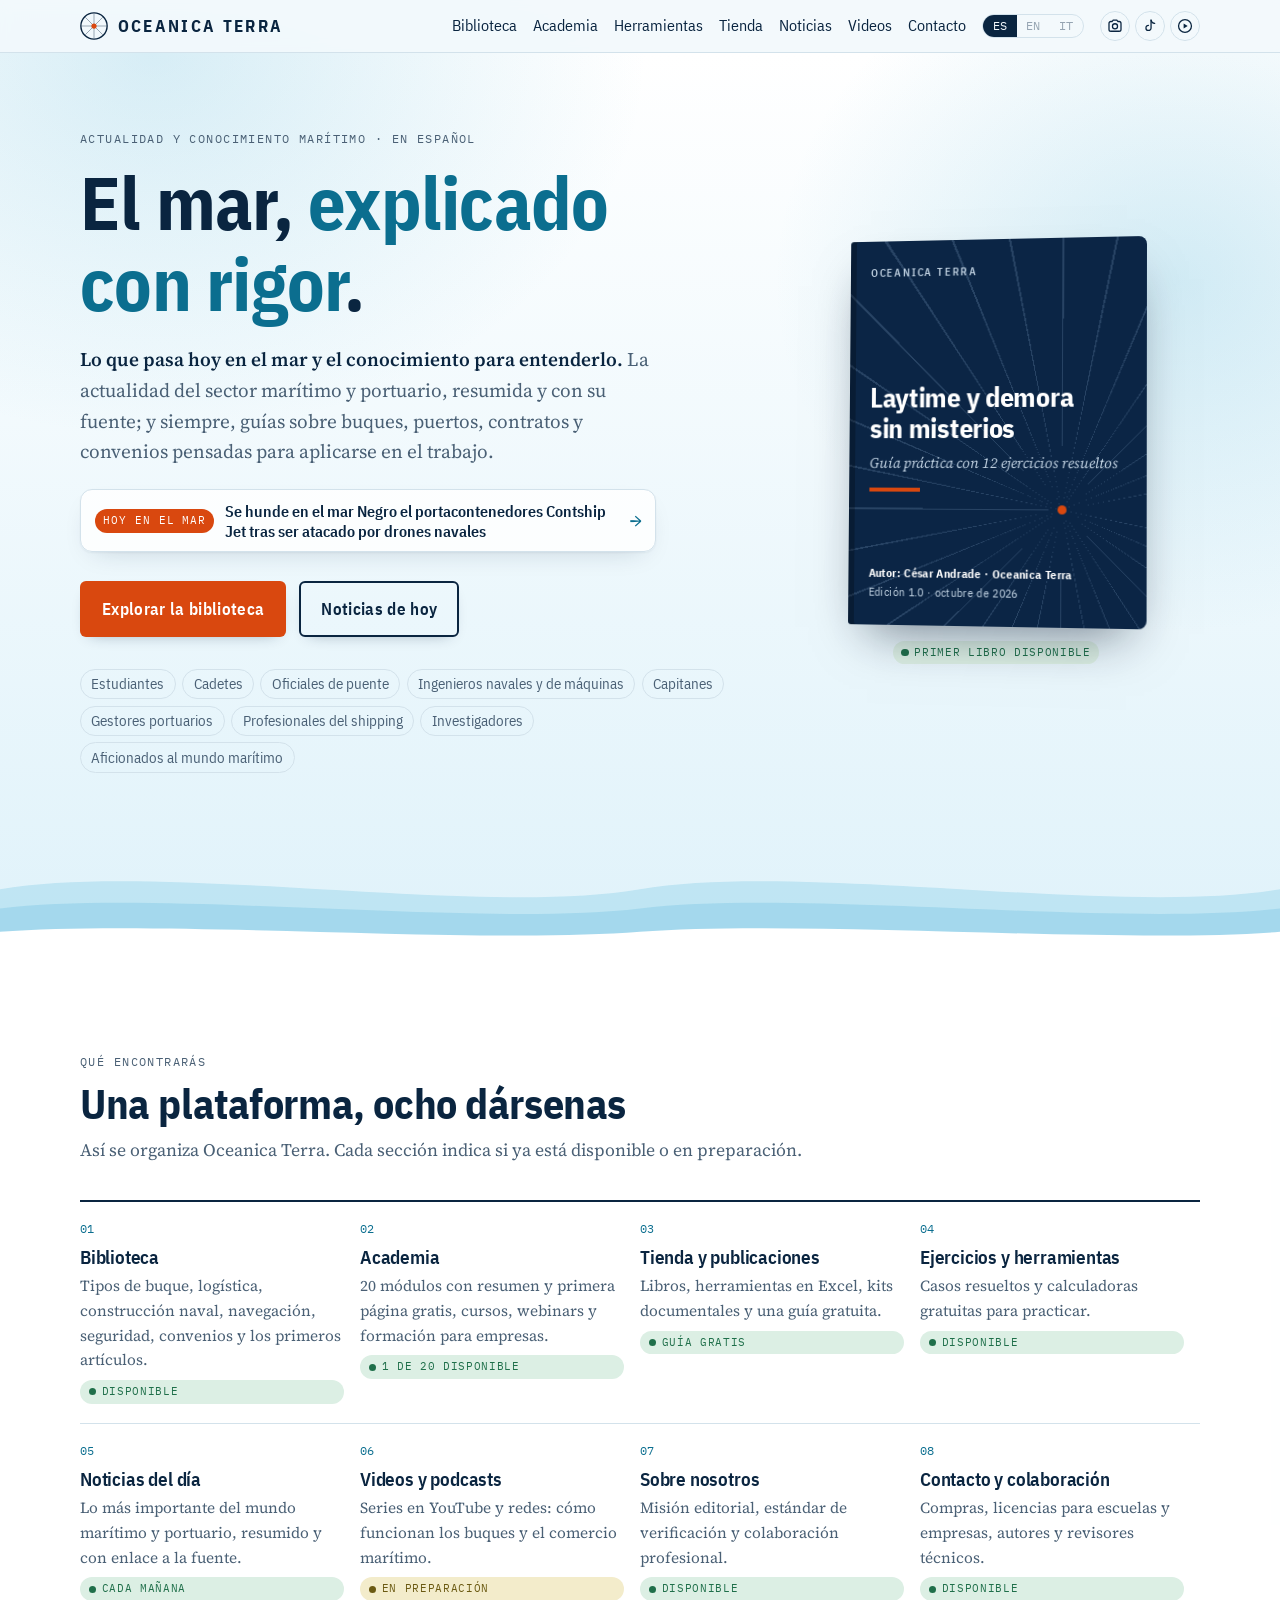
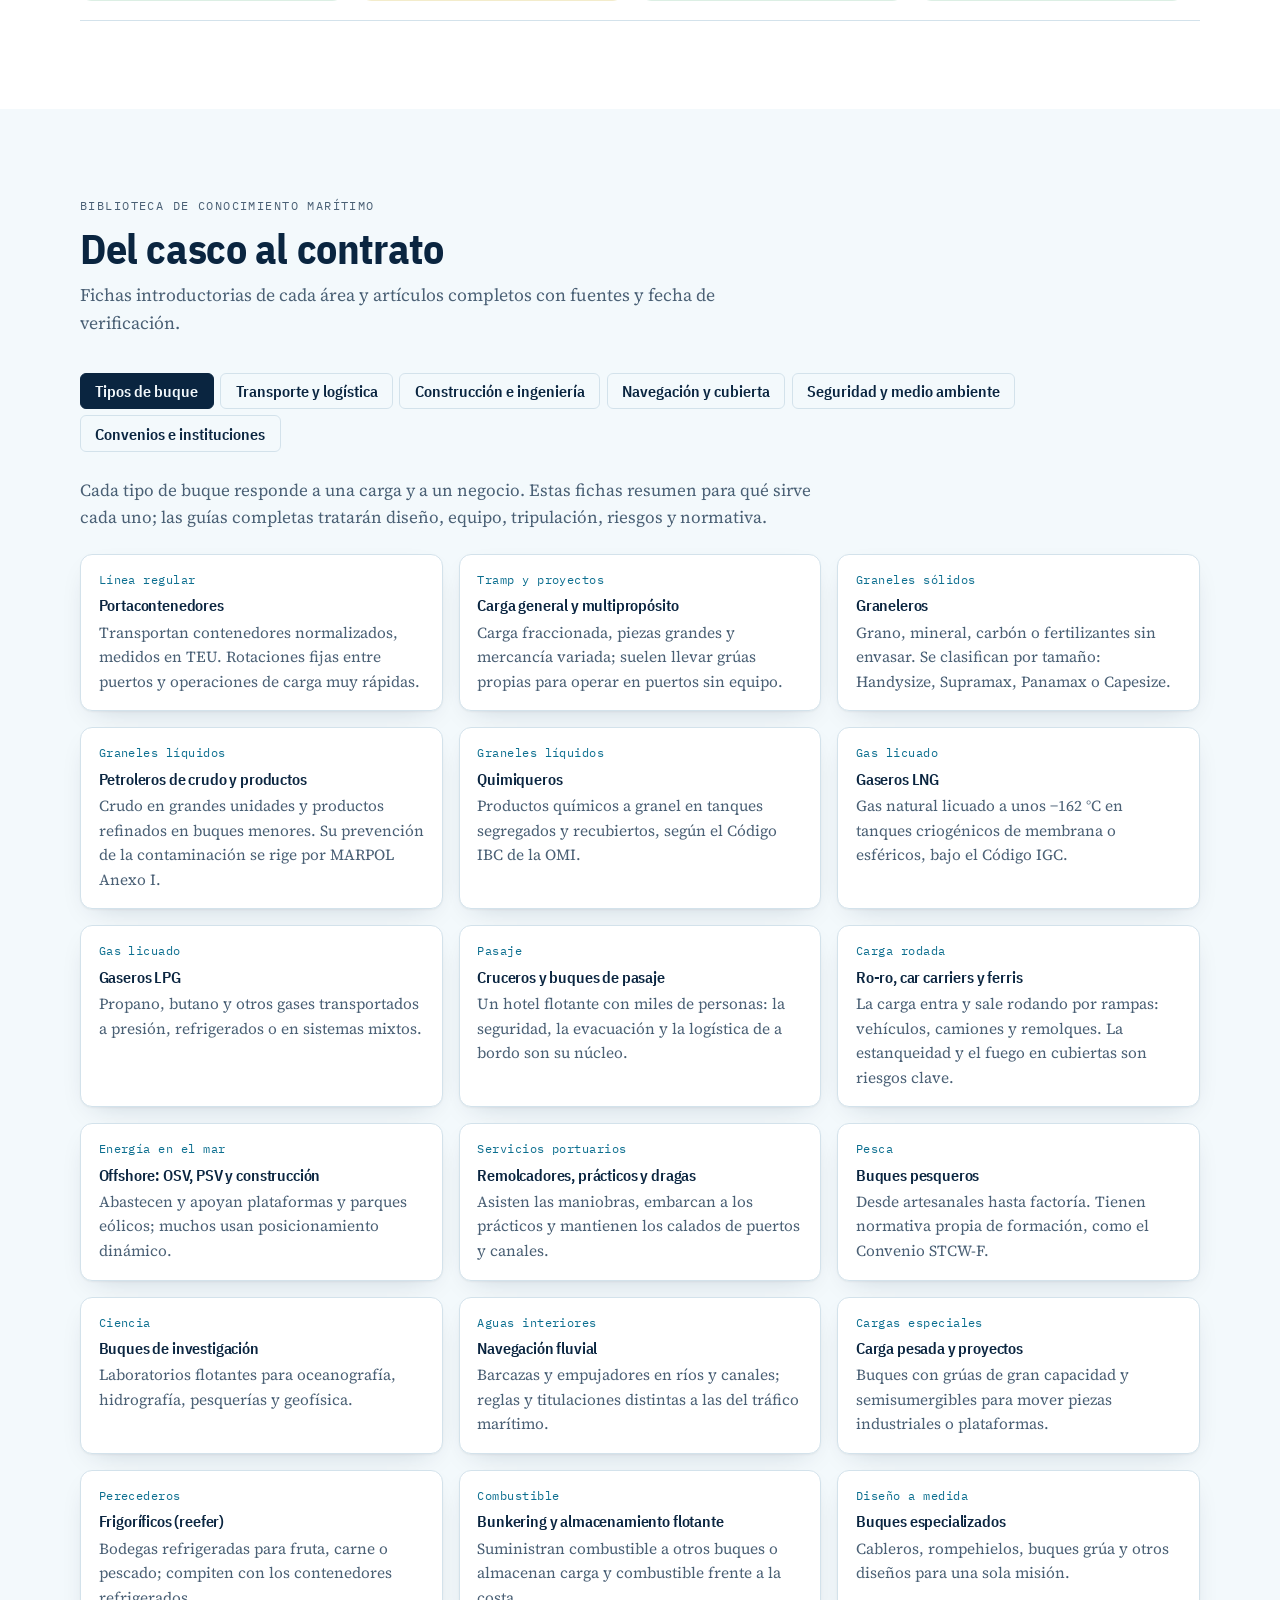
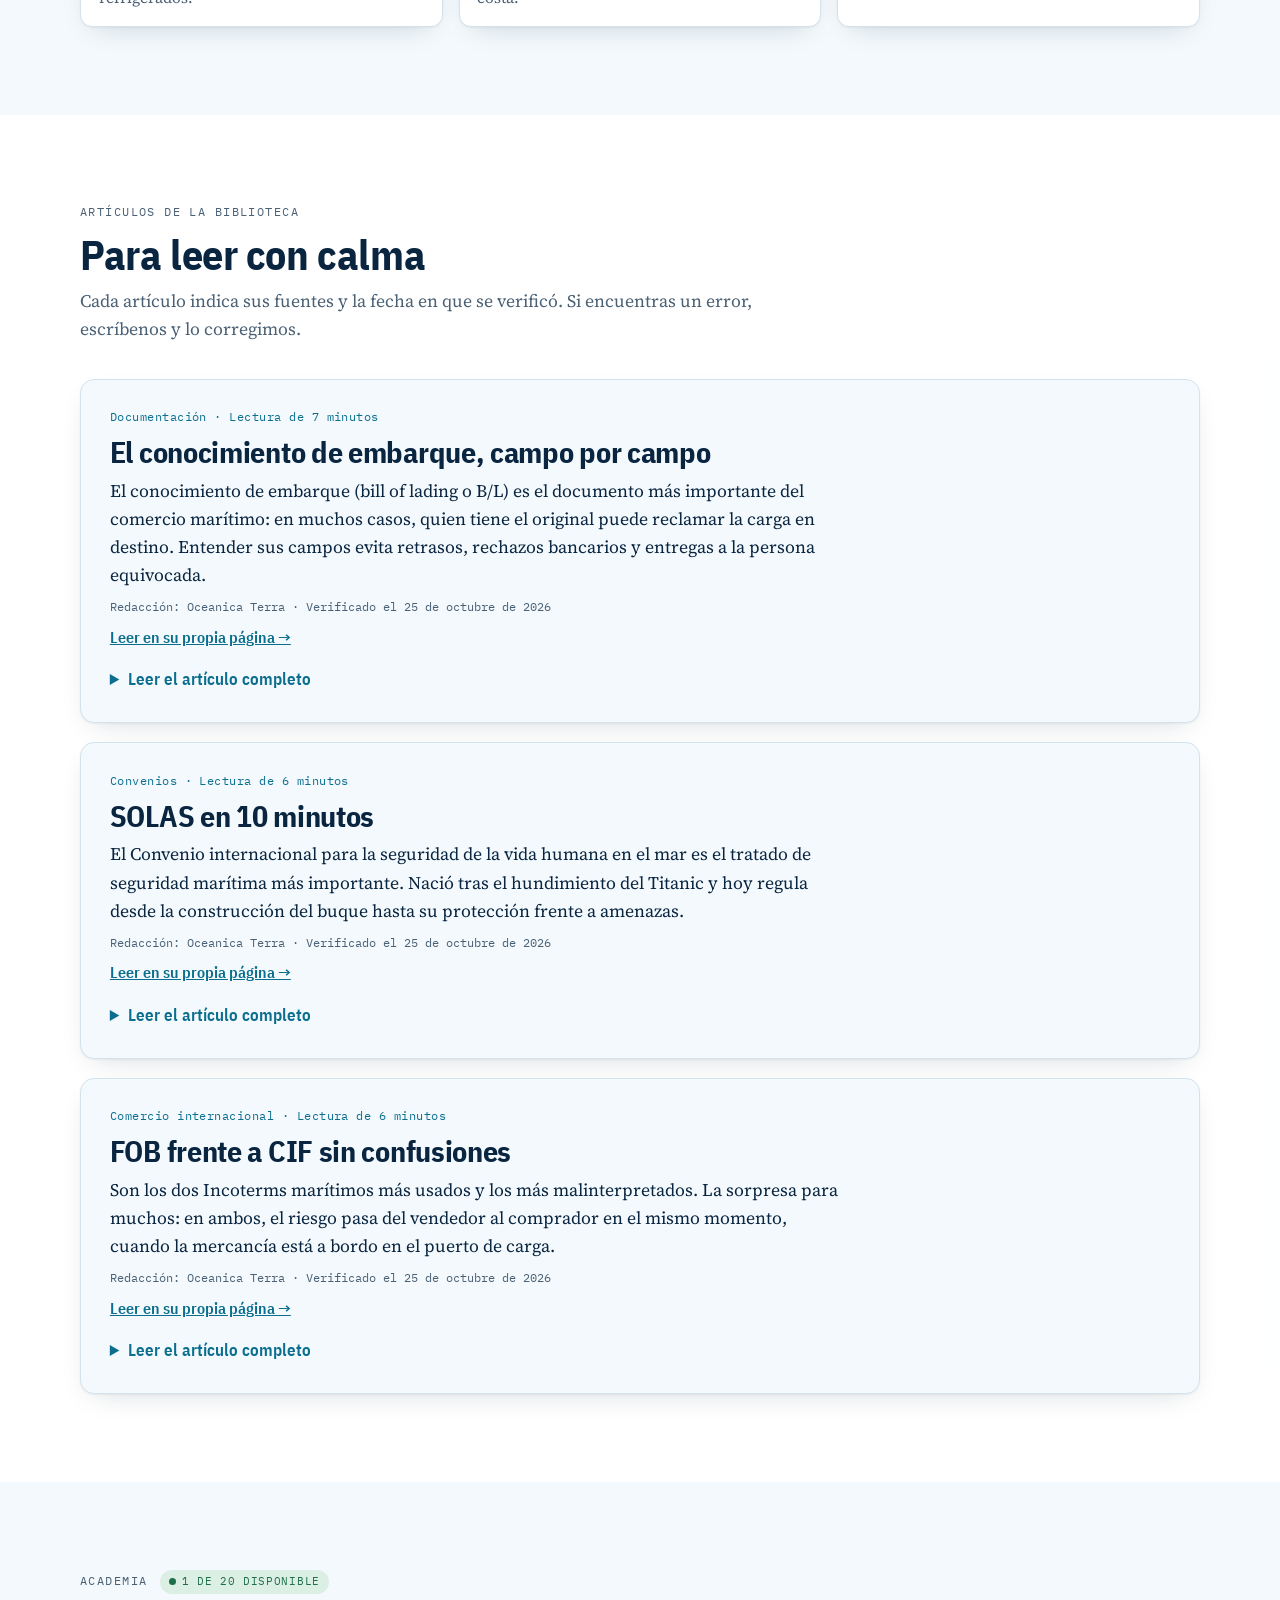
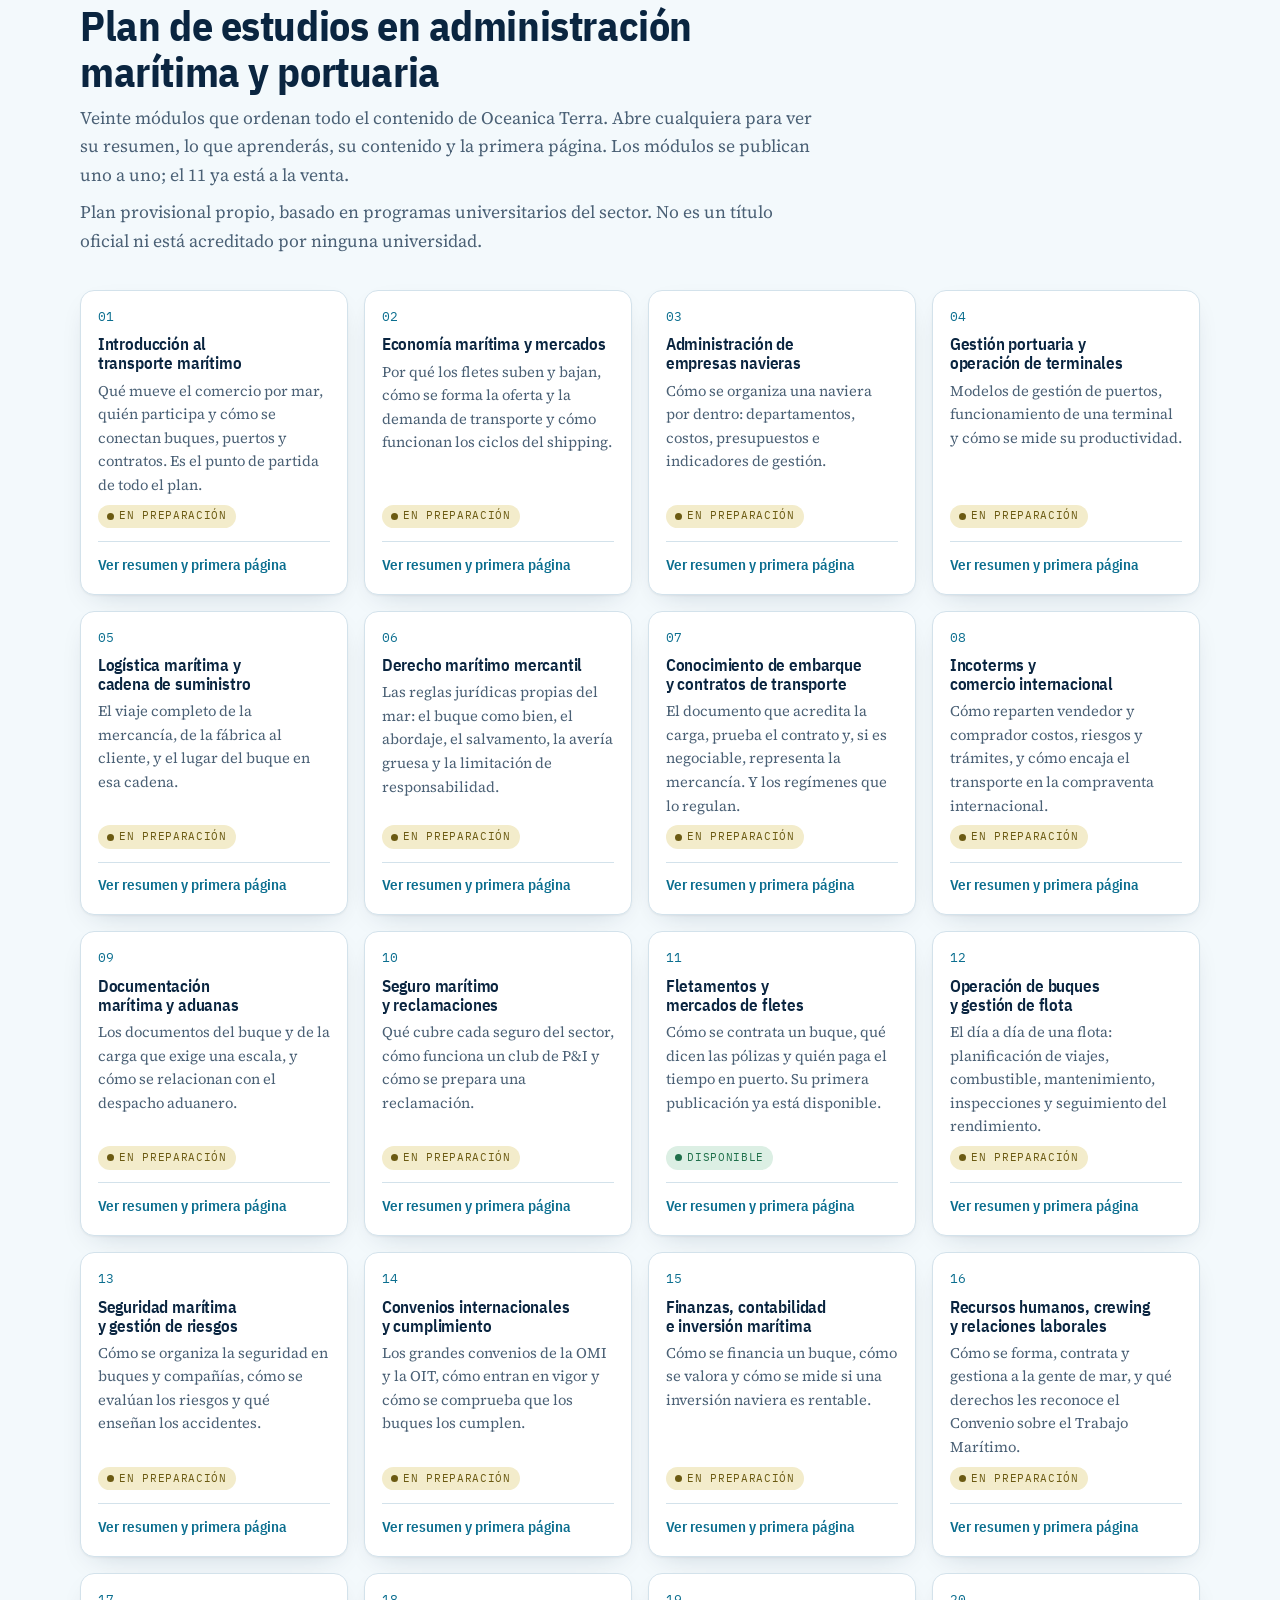
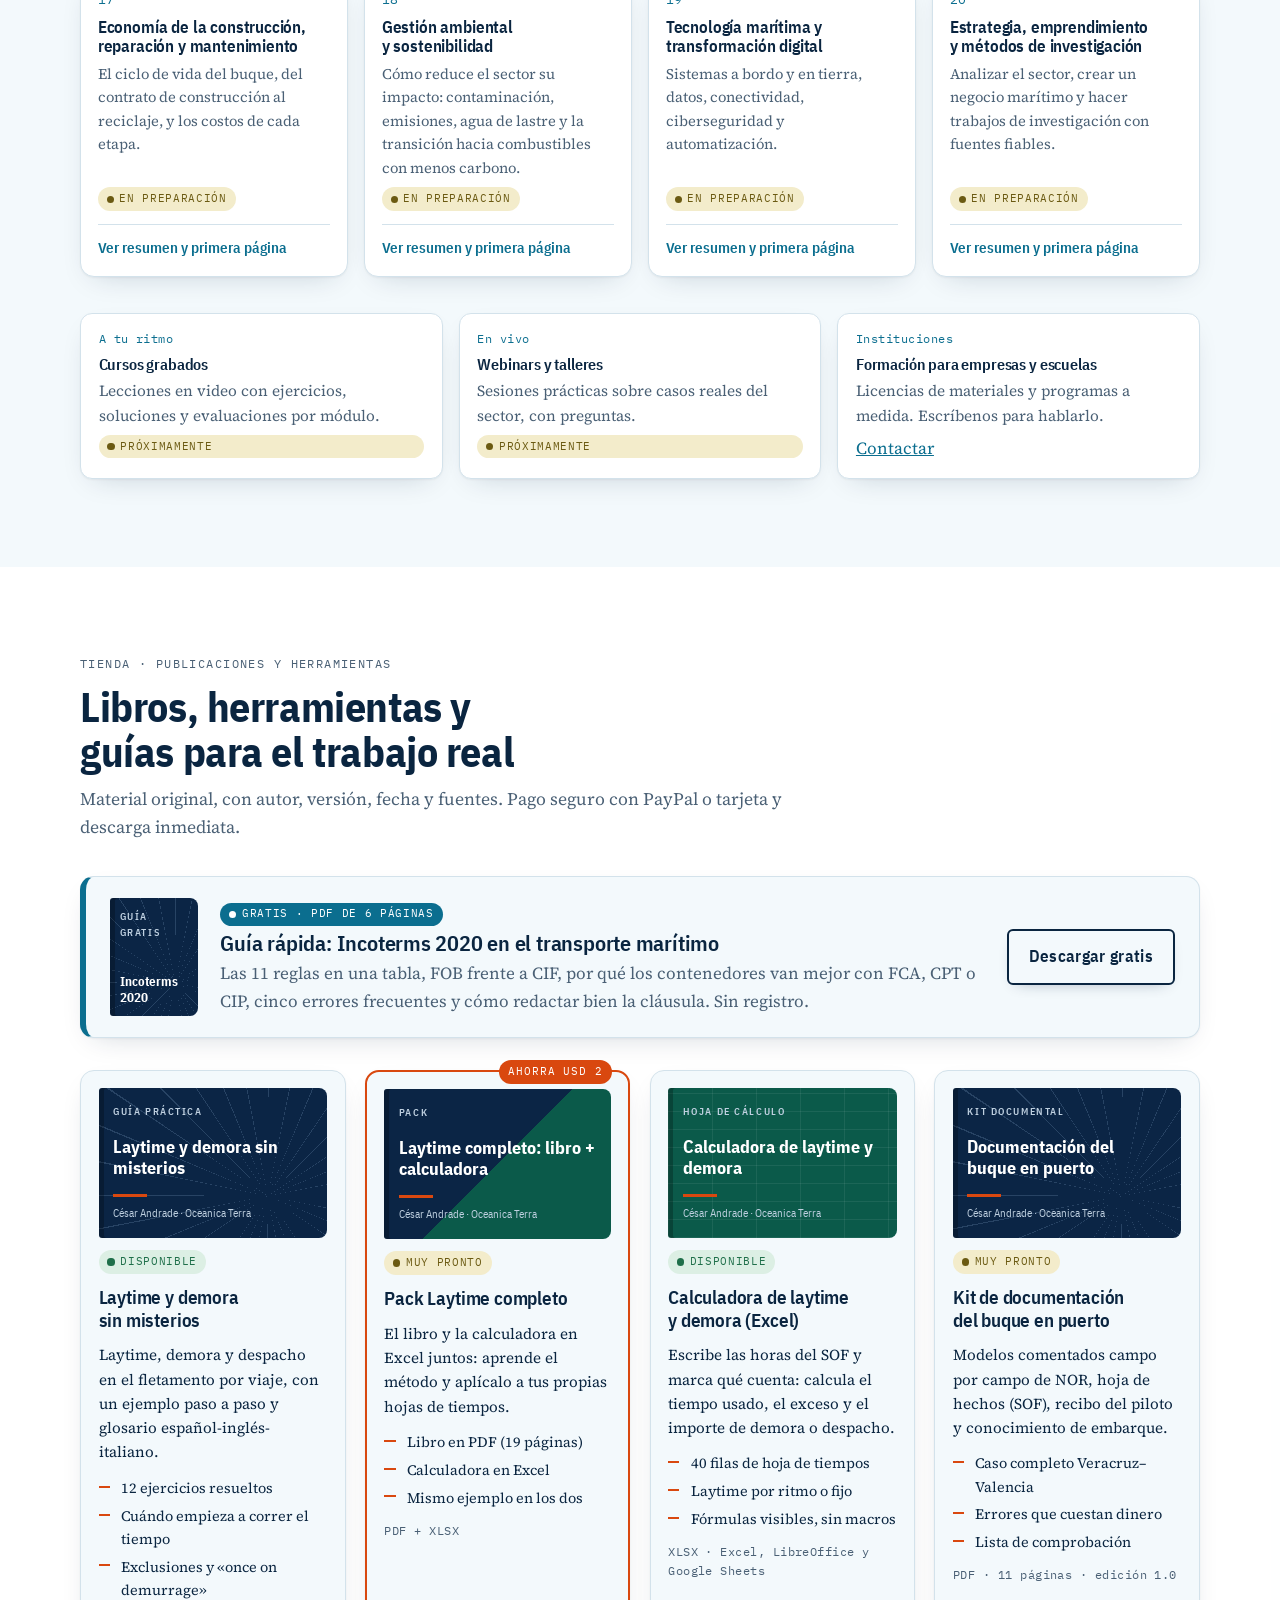
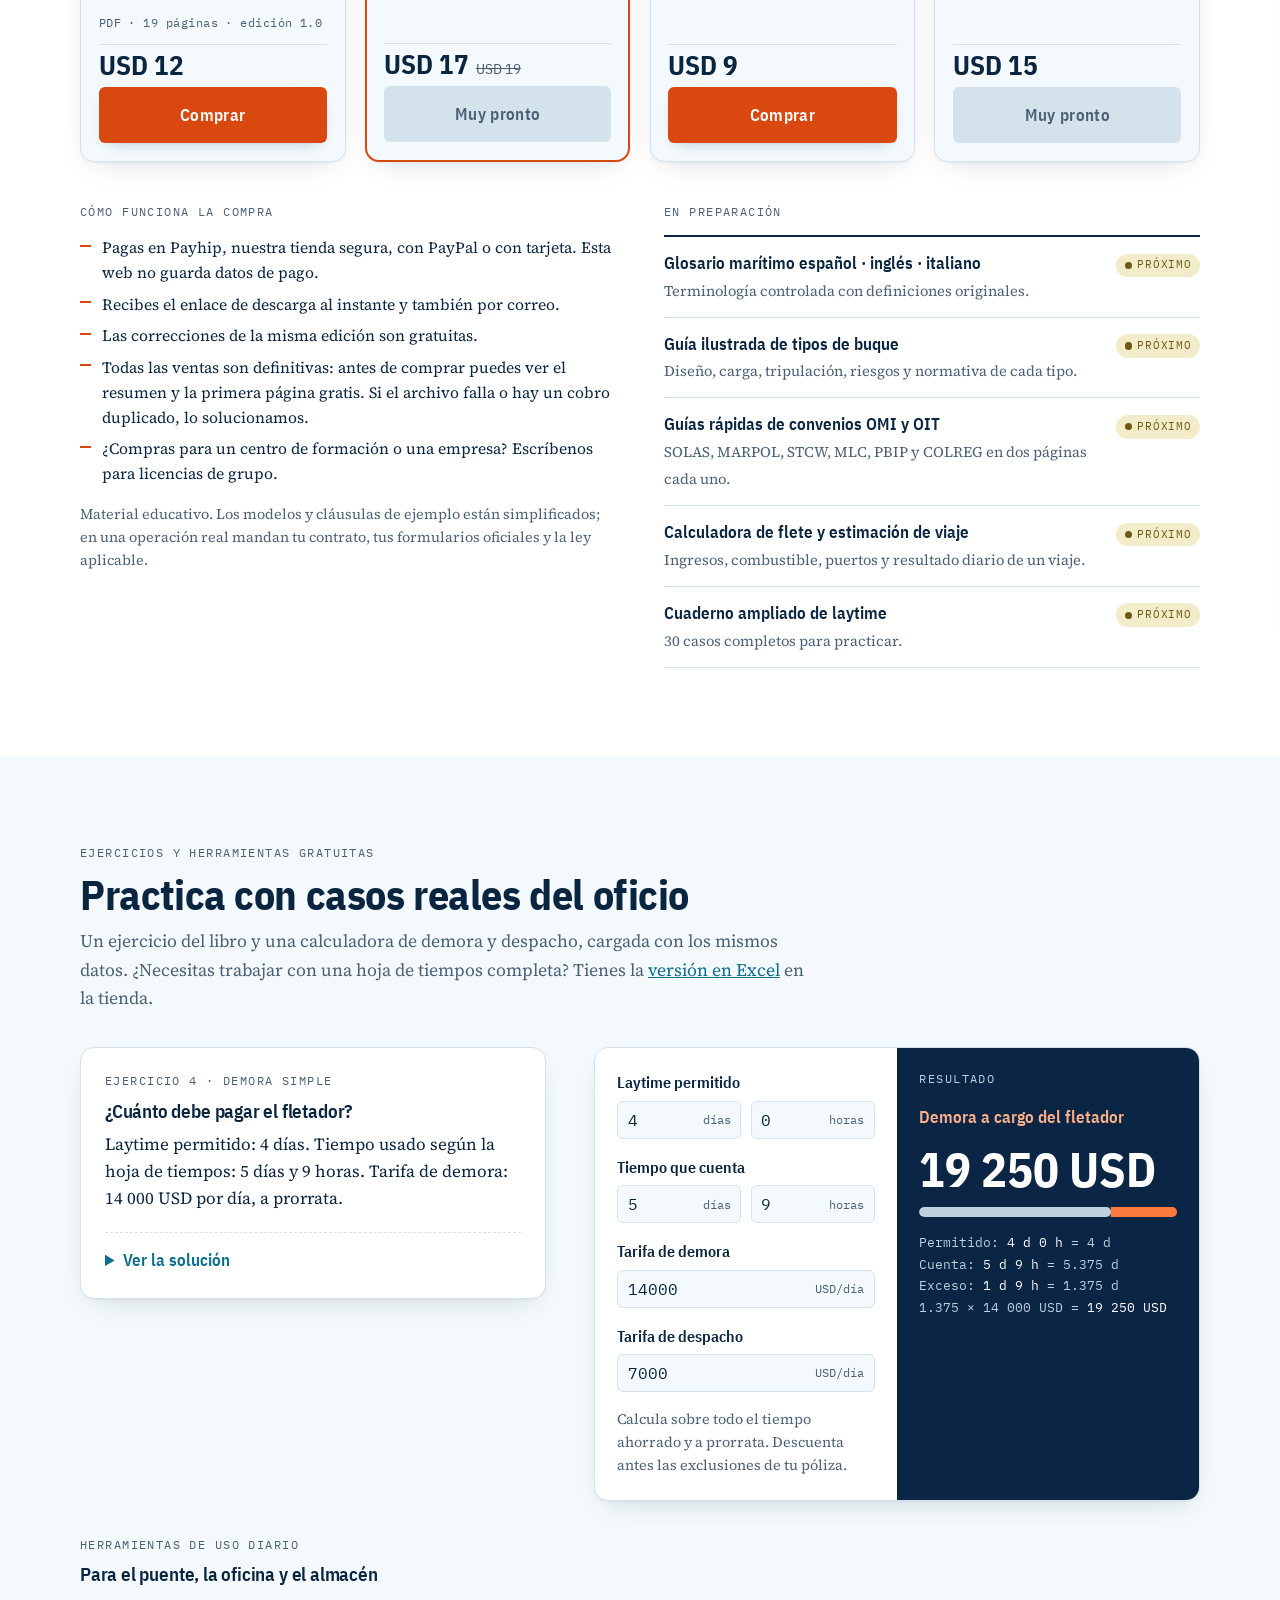
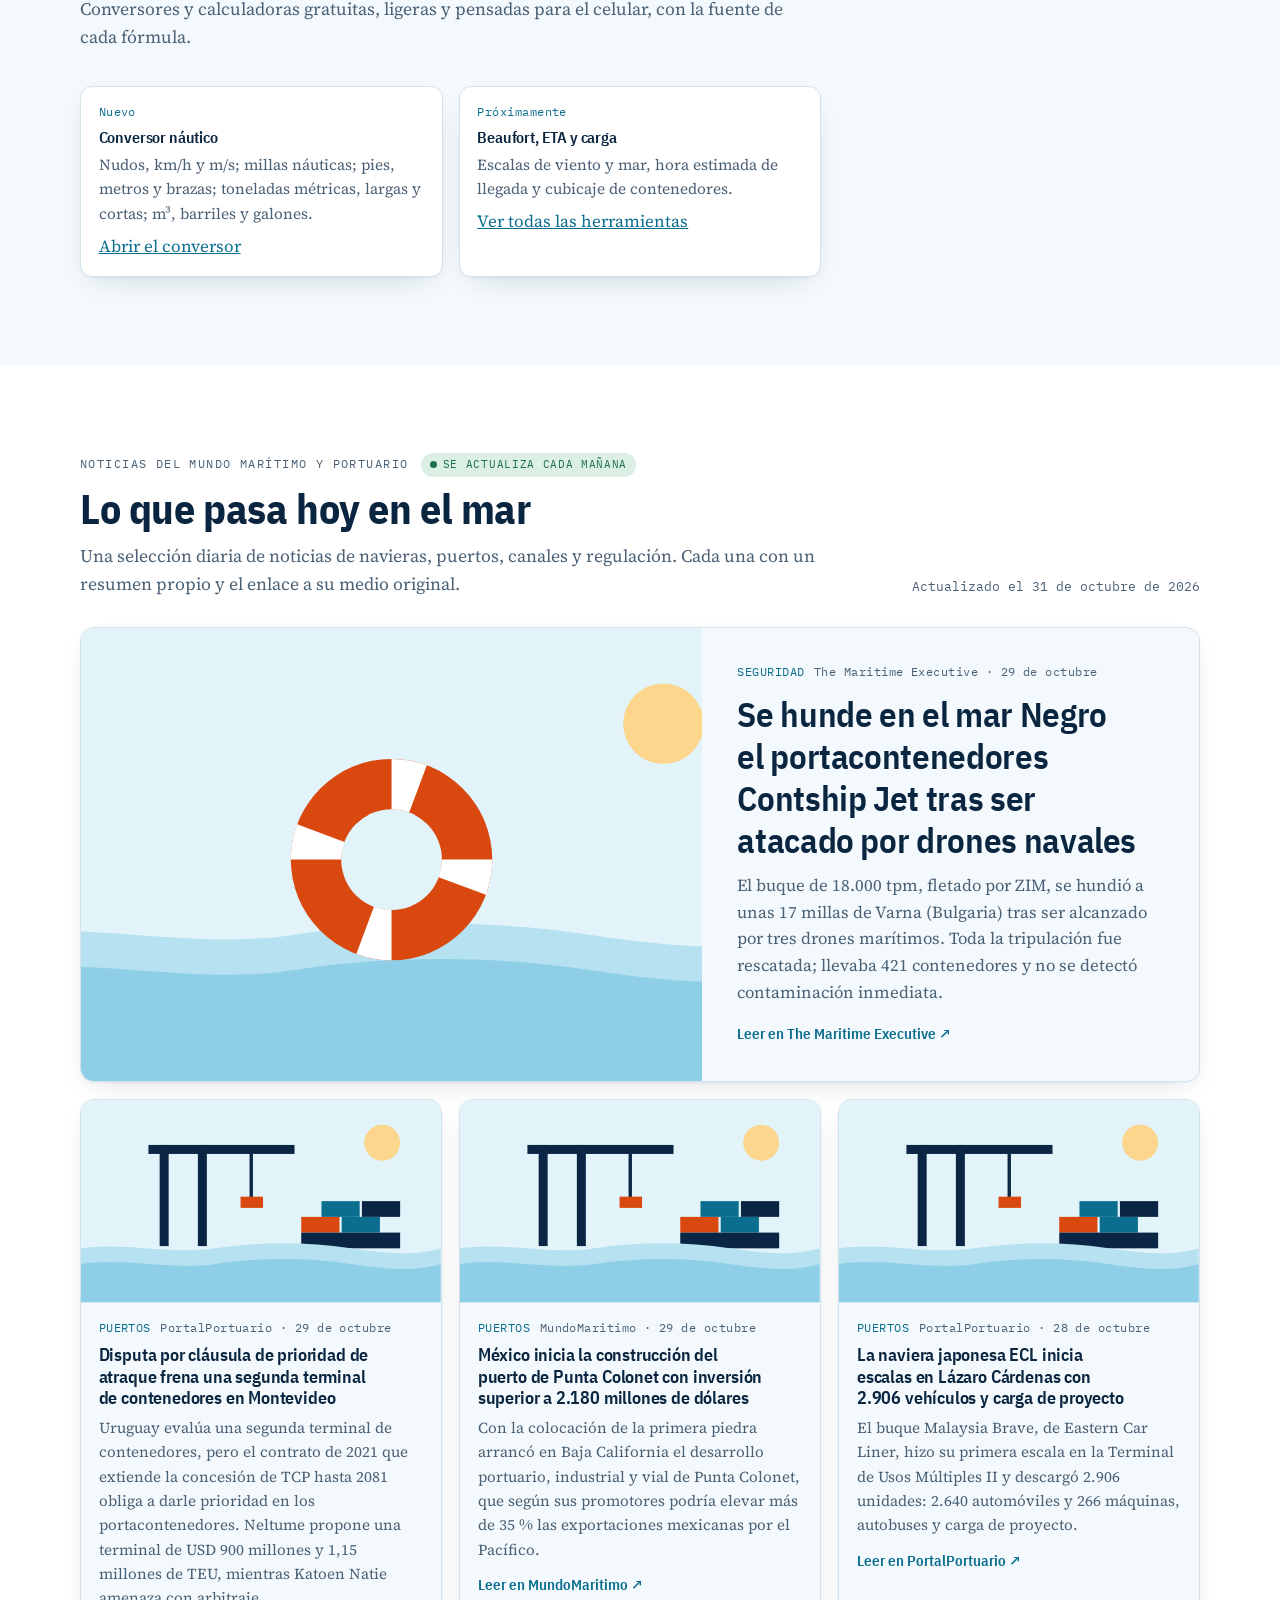
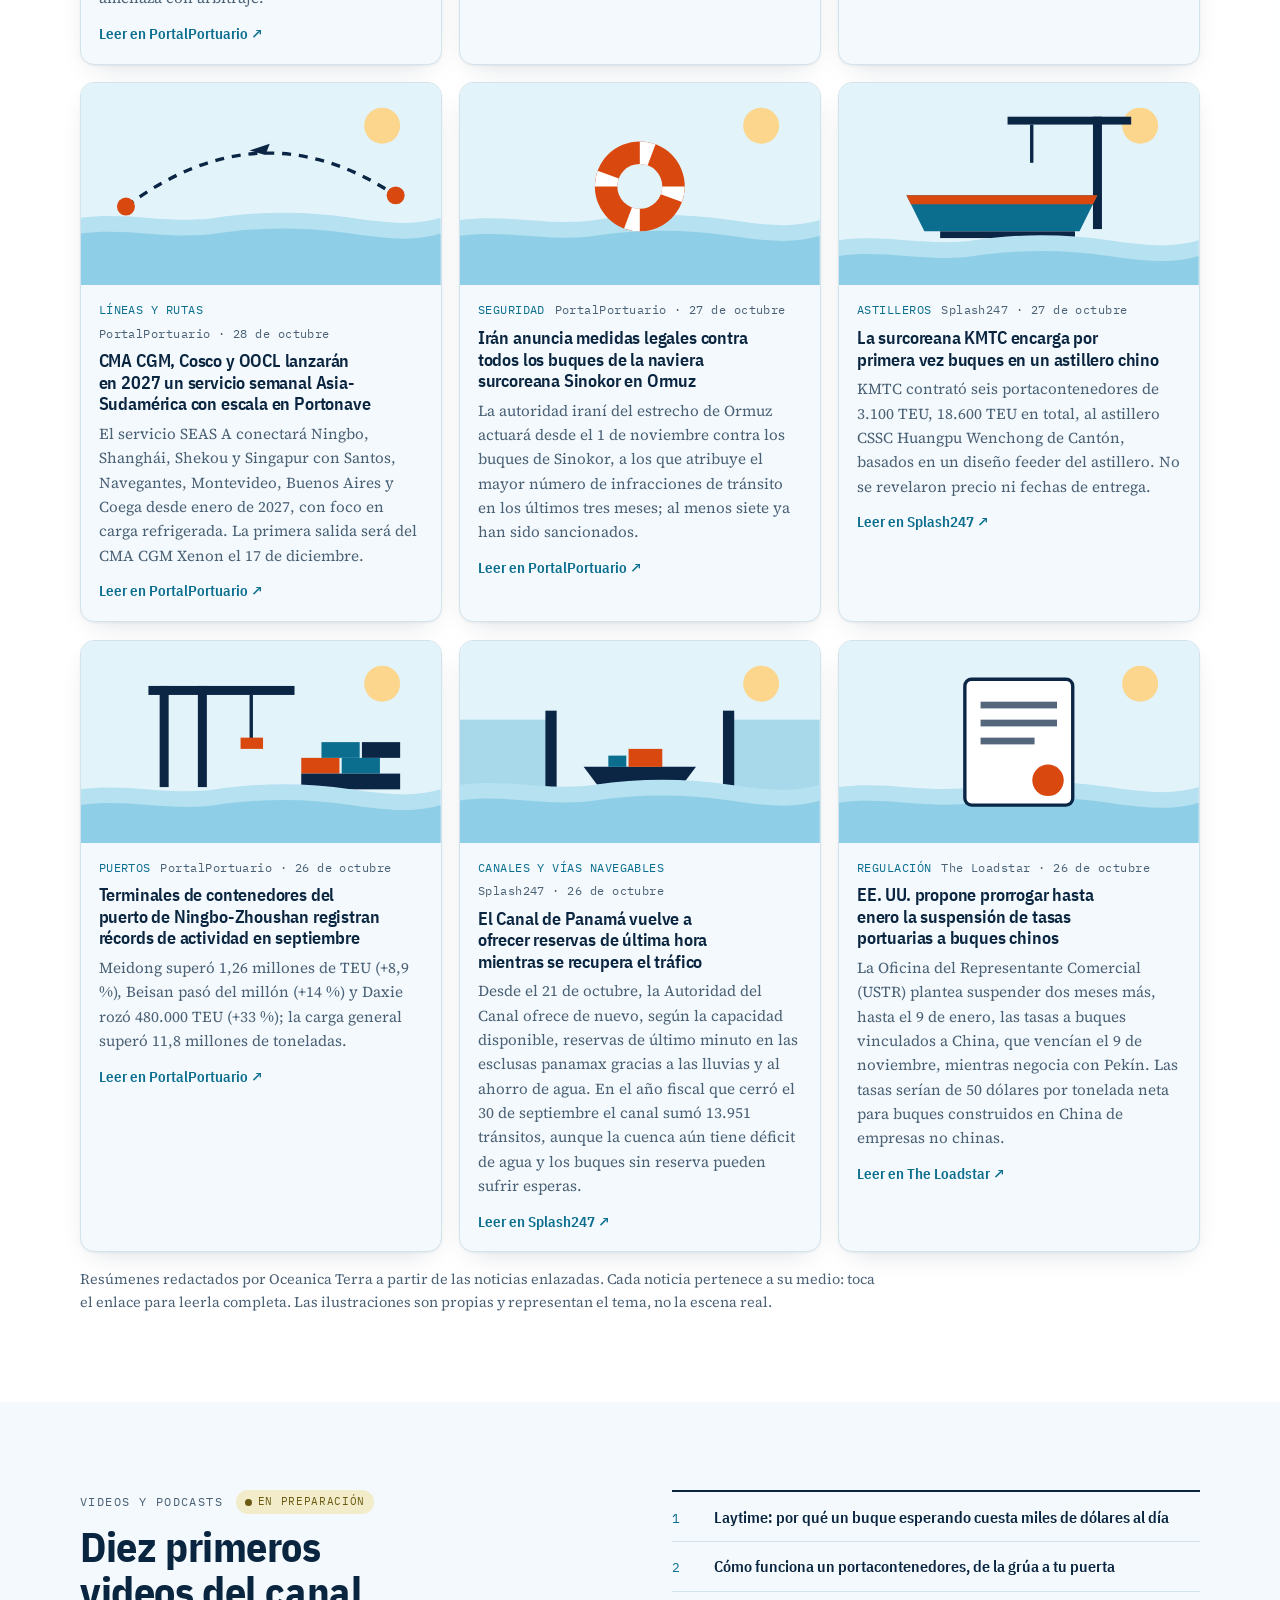
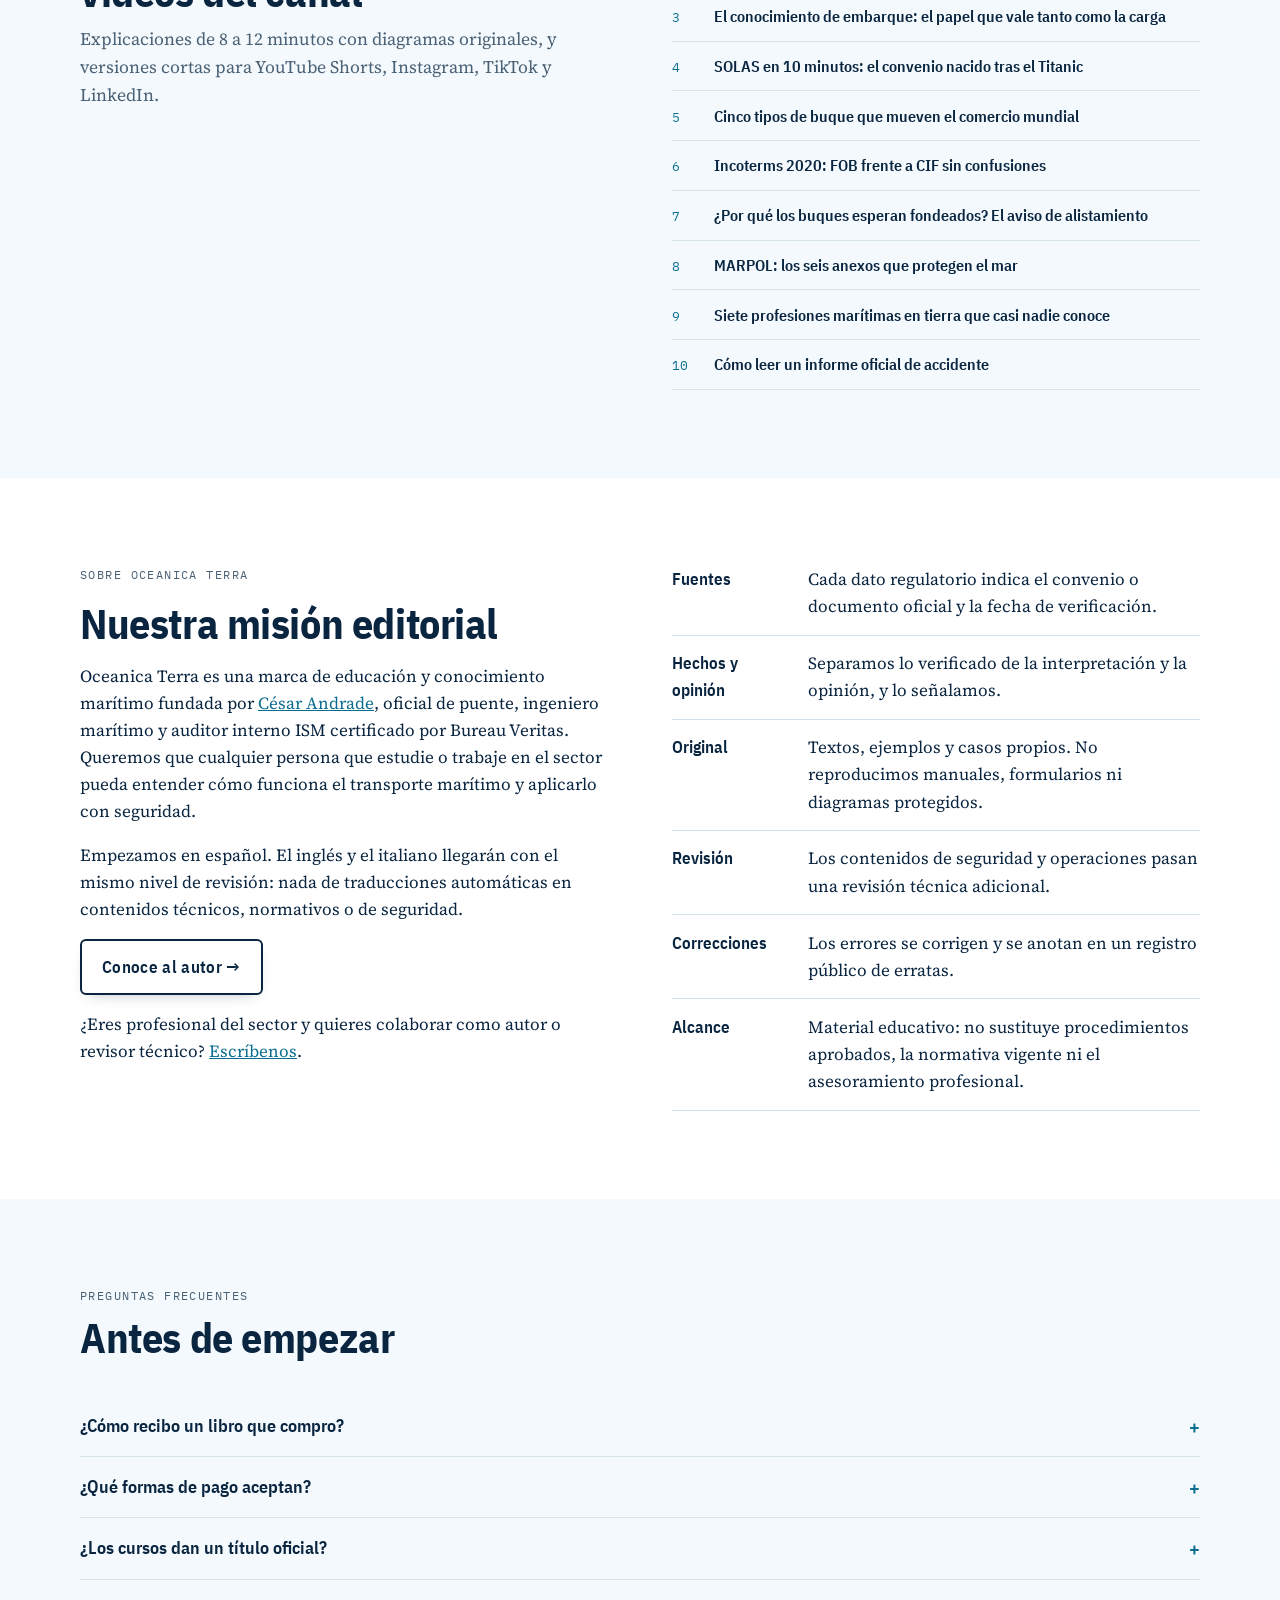
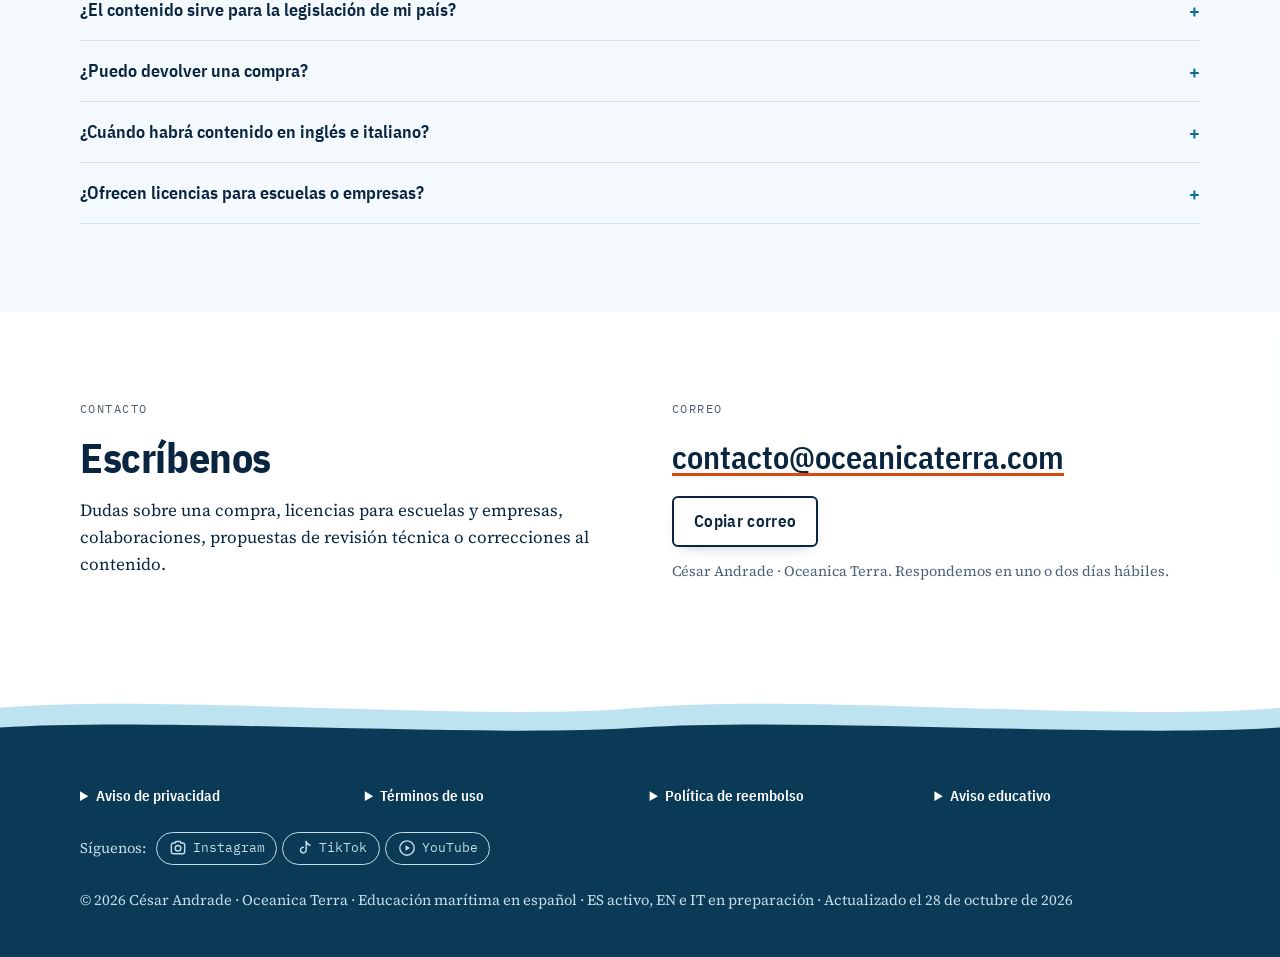
==== commit bfbb828a: "Tienda: calculadora de laytime publicada de nuevo (payhip.com/b/KyExq) Co-Authored-By: Claude Opus 5" ====
--- a/index.html
+++ b/index.html
@@ -899,14 +899,14 @@
         </article>
         <article class="prod" id="producto-calculadora">
           <div class="pcover xls"><span>HOJA DE CÁLCULO</span><b>Calculadora de laytime y demora</b><small>César Andrade · Oceanica Terra</small></div>
-          <span class="chip soon js-chip" data-product="calculadora">Muy pronto</span>
+          <span class="chip on js-chip" data-product="calculadora">Disponible</span>
           <h3>Calculadora de laytime y demora (Excel)</h3>
           <p>Escribe las horas del SOF y marca qué cuenta: calcula el tiempo usado, el exceso y el importe de demora o despacho.</p>
           <ul class="ticks"><li>40 filas de hoja de tiempos</li><li>Laytime por ritmo o fijo</li><li>Fórmulas visibles, sin macros</li></ul>
           <span class="fmt">XLSX · Excel, LibreOffice y Google Sheets</span>
           <div class="prod-buy">
             <div class="price"><span class="js-price" data-product="calculadora">USD 9</span></div>
-            <a class="btn btn-primary js-buy" data-product="calculadora" aria-disabled="true">Muy pronto</a>
+            <a class="btn btn-primary js-buy" data-product="calculadora" href="https://payhip.com/b/KyExq" target="_blank" rel="noopener">Comprar</a>
           </div>
         </article>
         <article class="prod" id="producto-kit">
@@ -1151,7 +1151,7 @@
 const PRODUCTS = {
   libro:       { url: "https://payhip.com/b/YE7Hb", price: "USD 12" },
   pack:        { url: "", price: "USD 17" },
-  calculadora: { url: "", price: "USD 9" },
+  calculadora: { url: "https://payhip.com/b/KyExq", price: "USD 9" },
   kit:         { url: "", price: "USD 15" }
 };
 const BUY_URL = PRODUCTS.libro.url;     // compatibilidad con botones antiguos
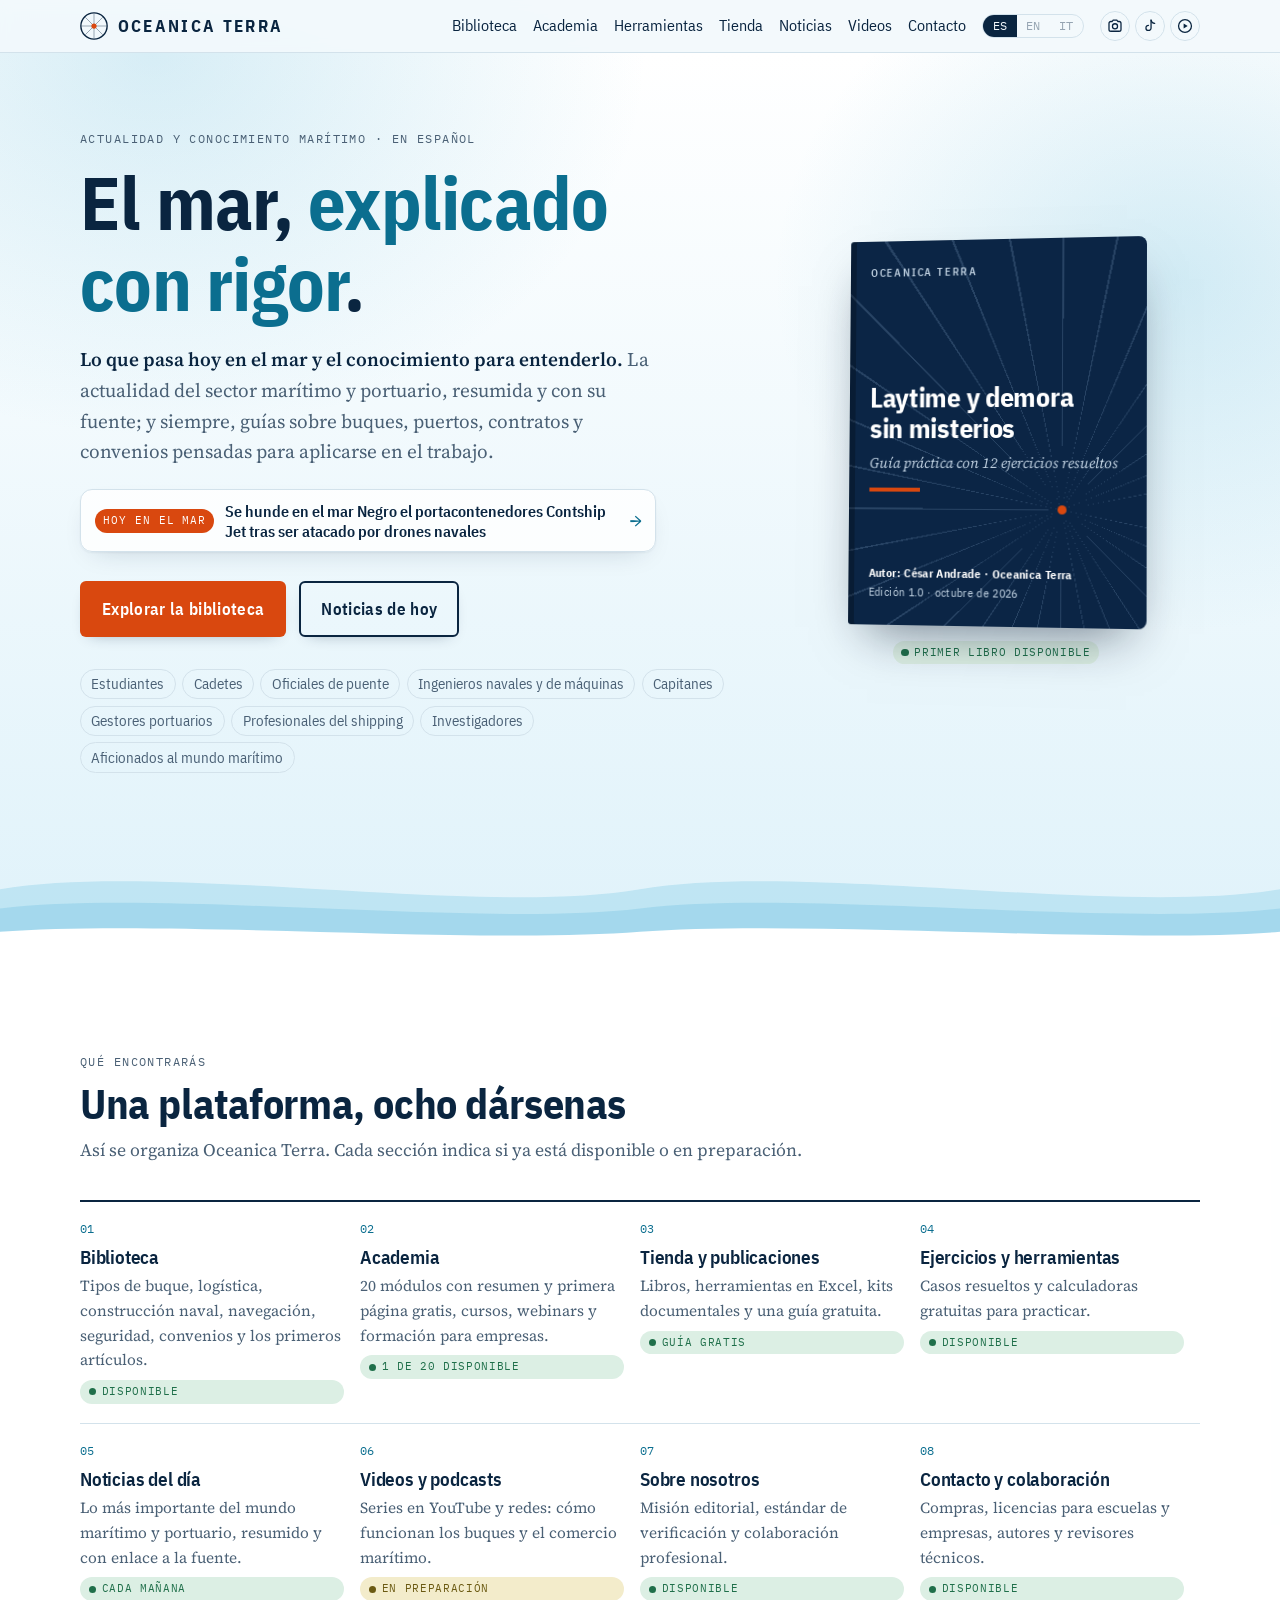
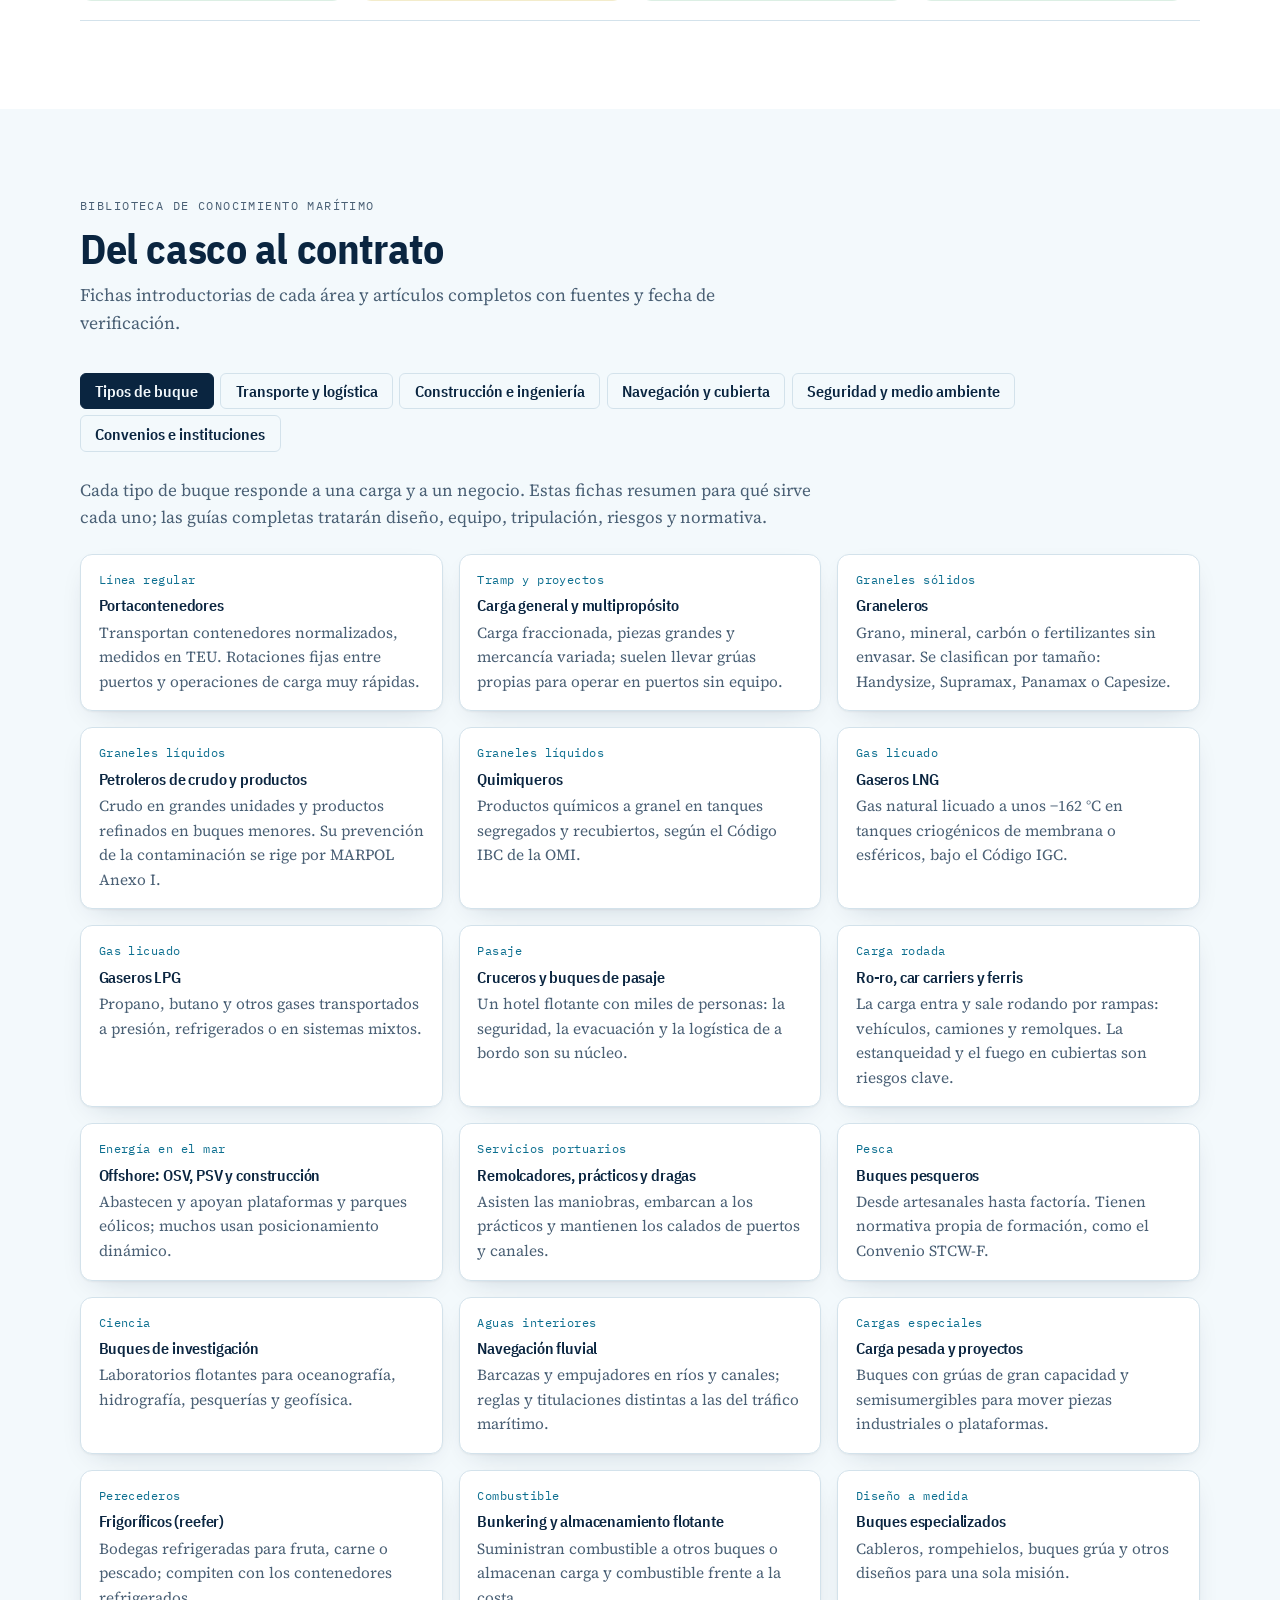
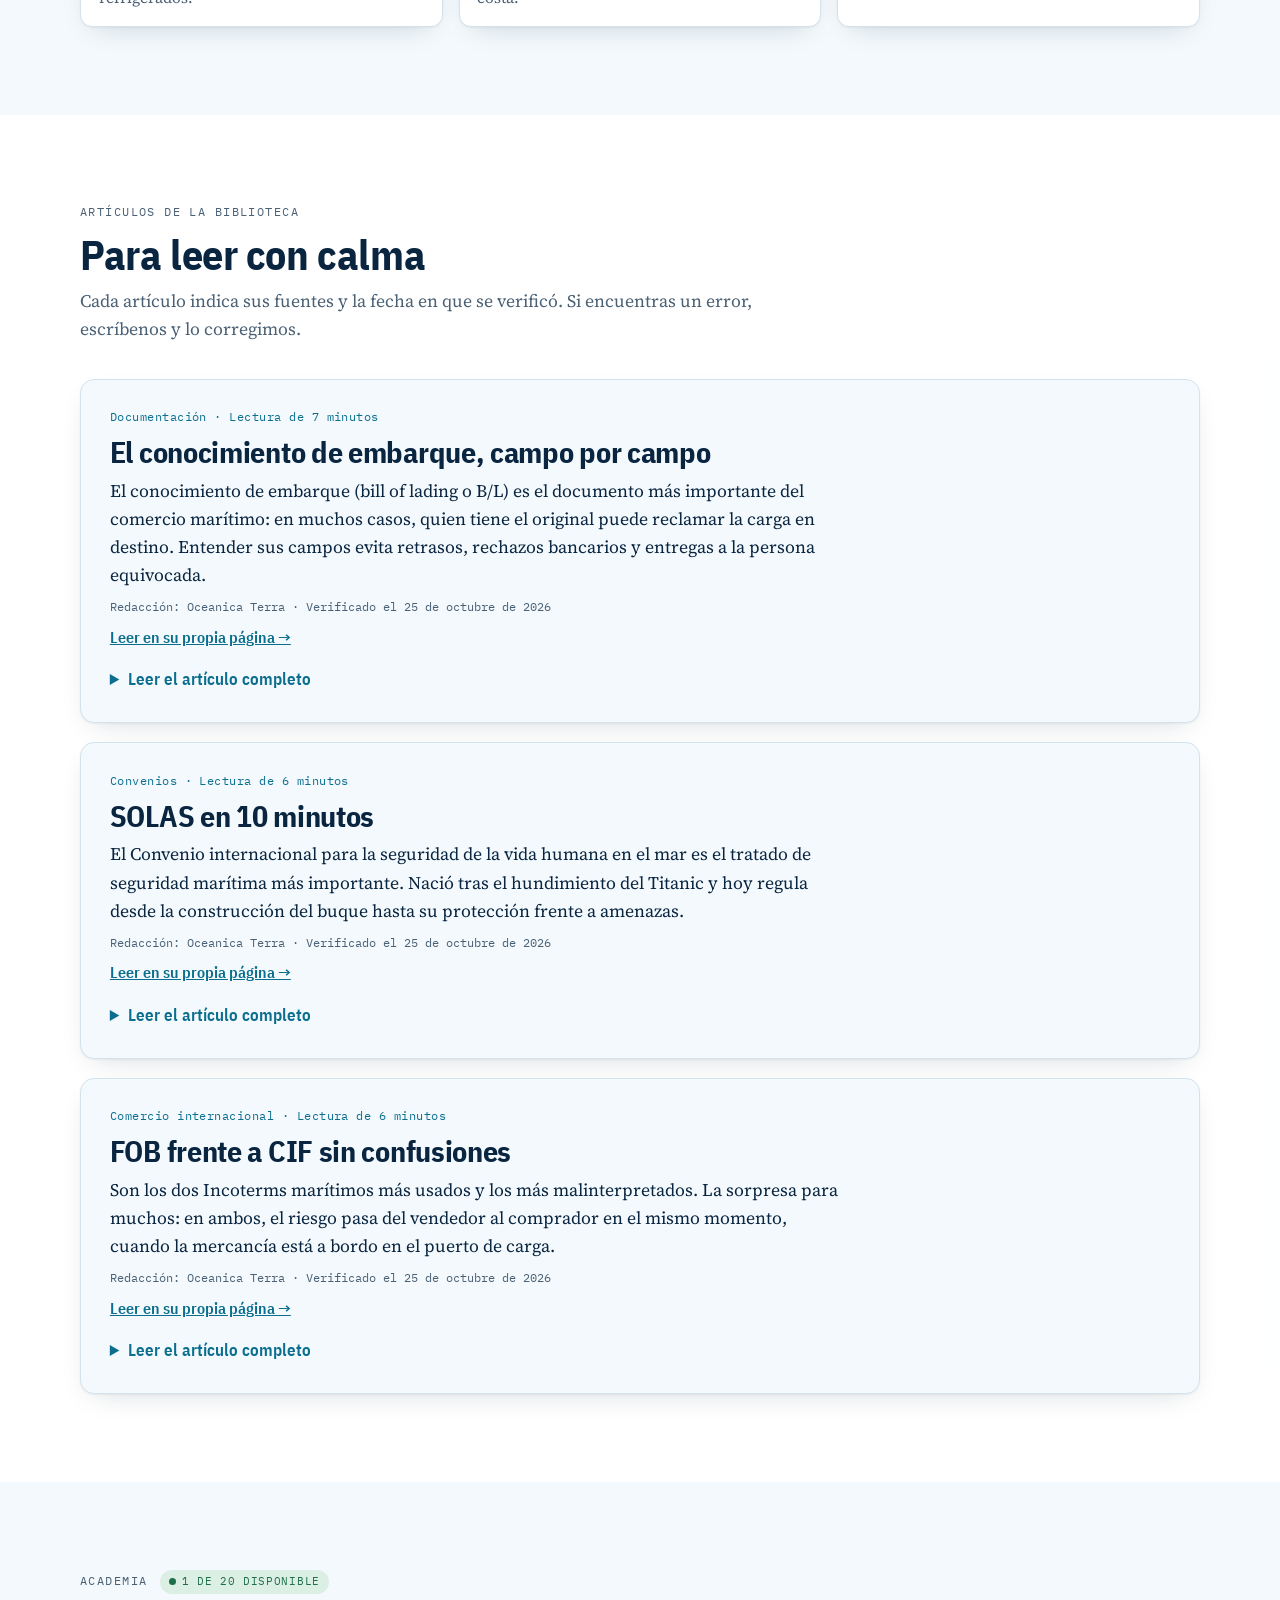
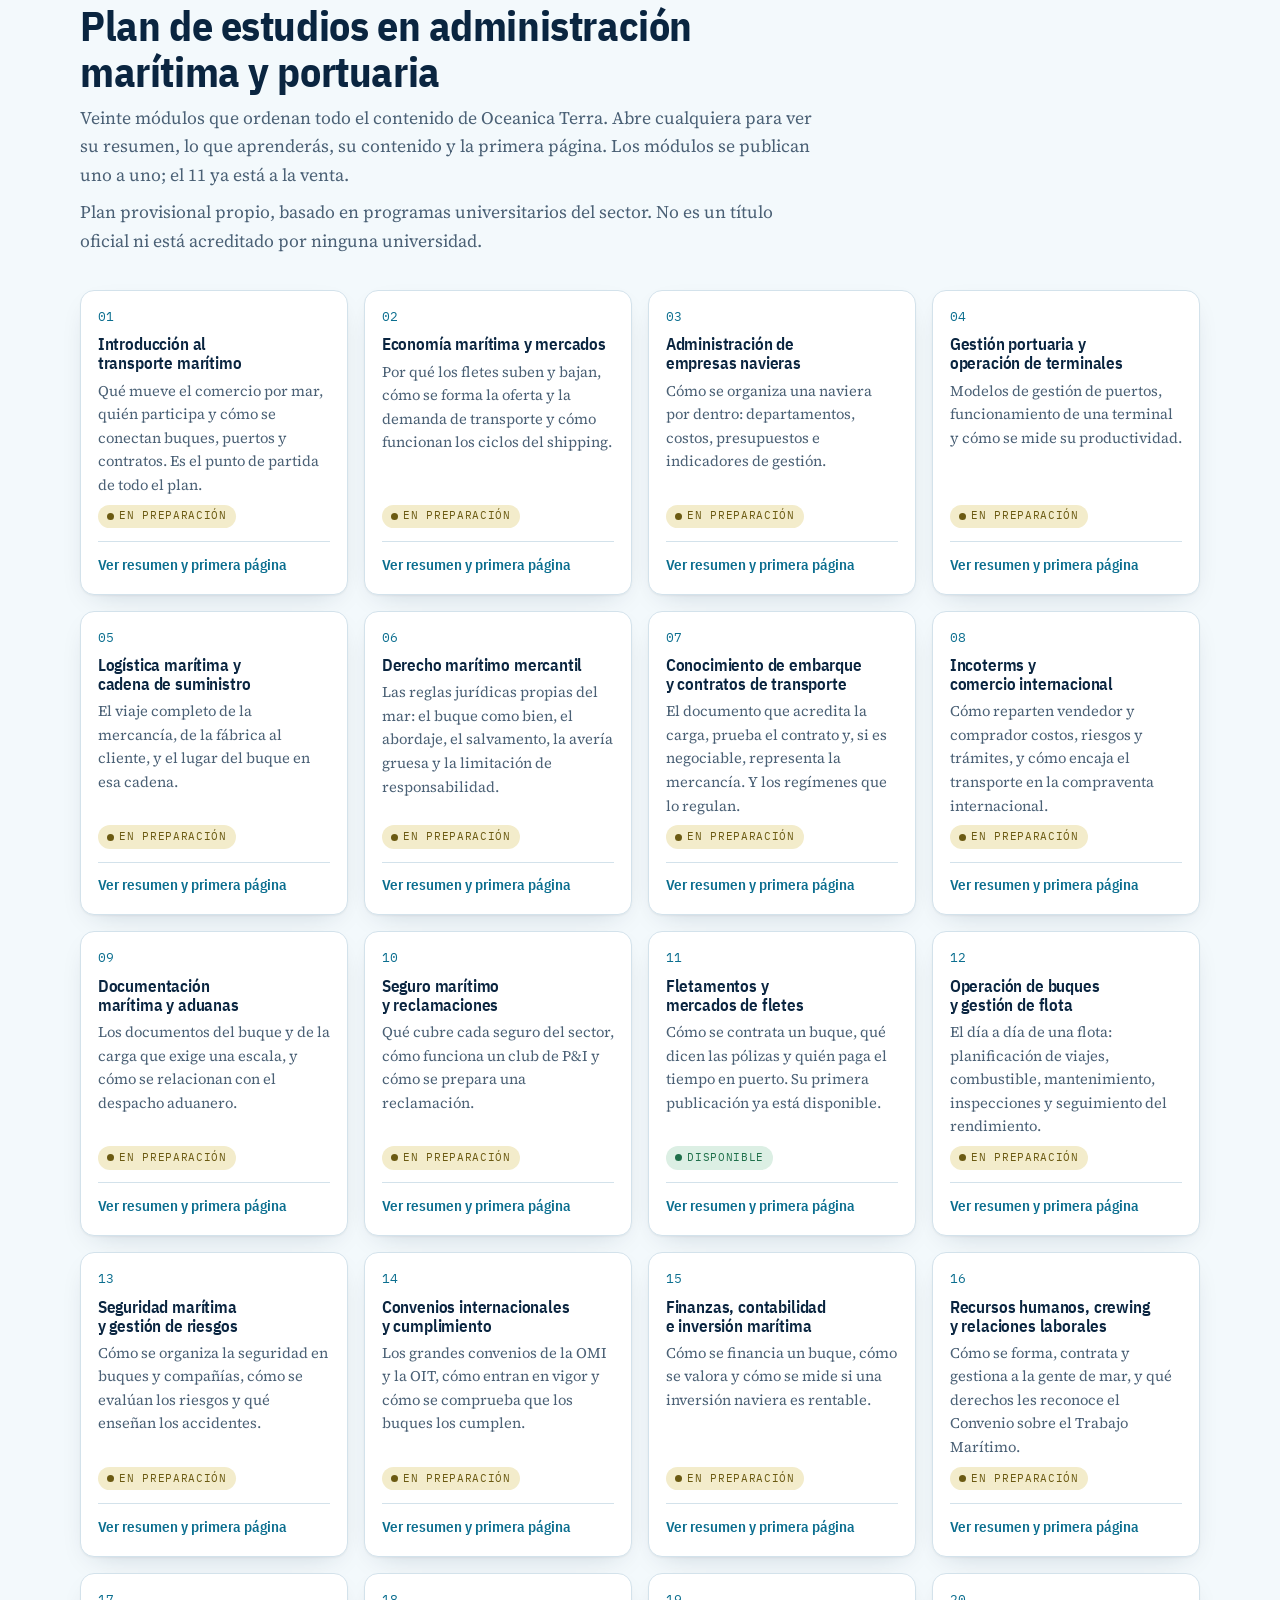
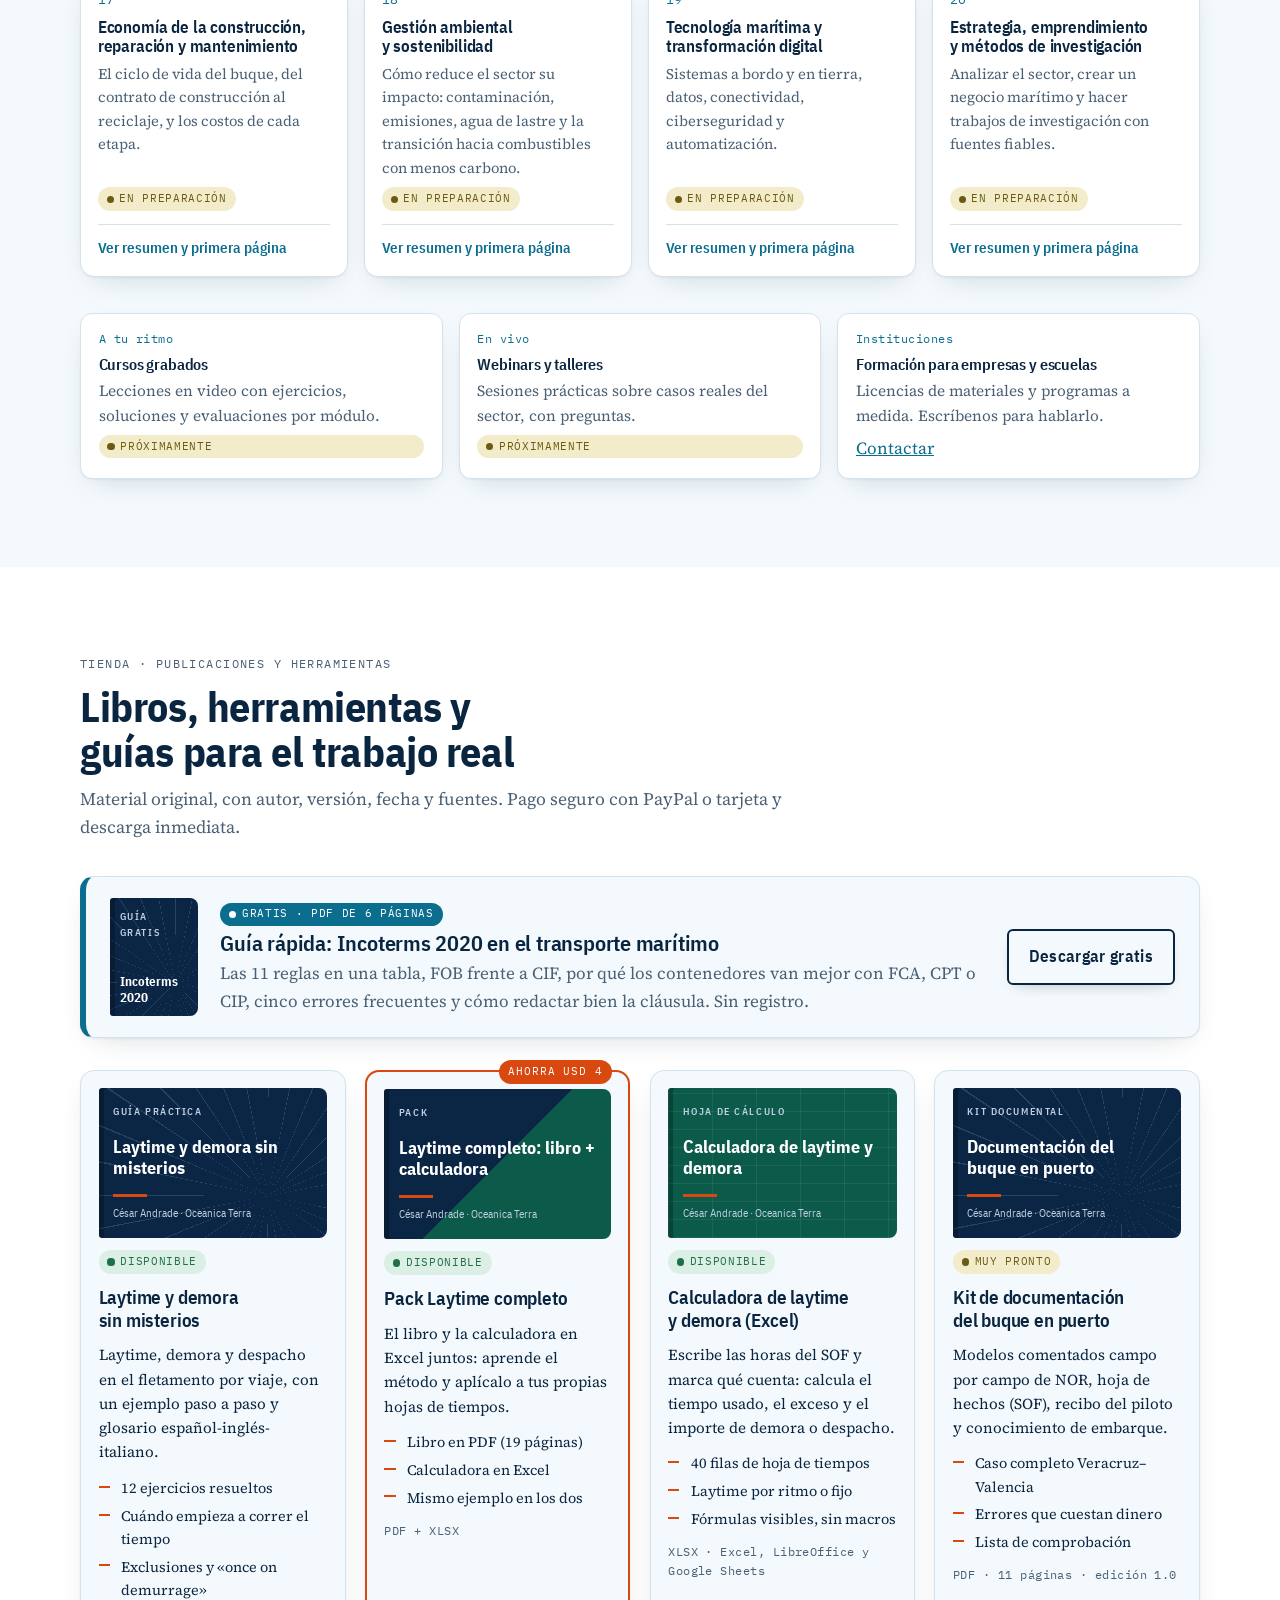
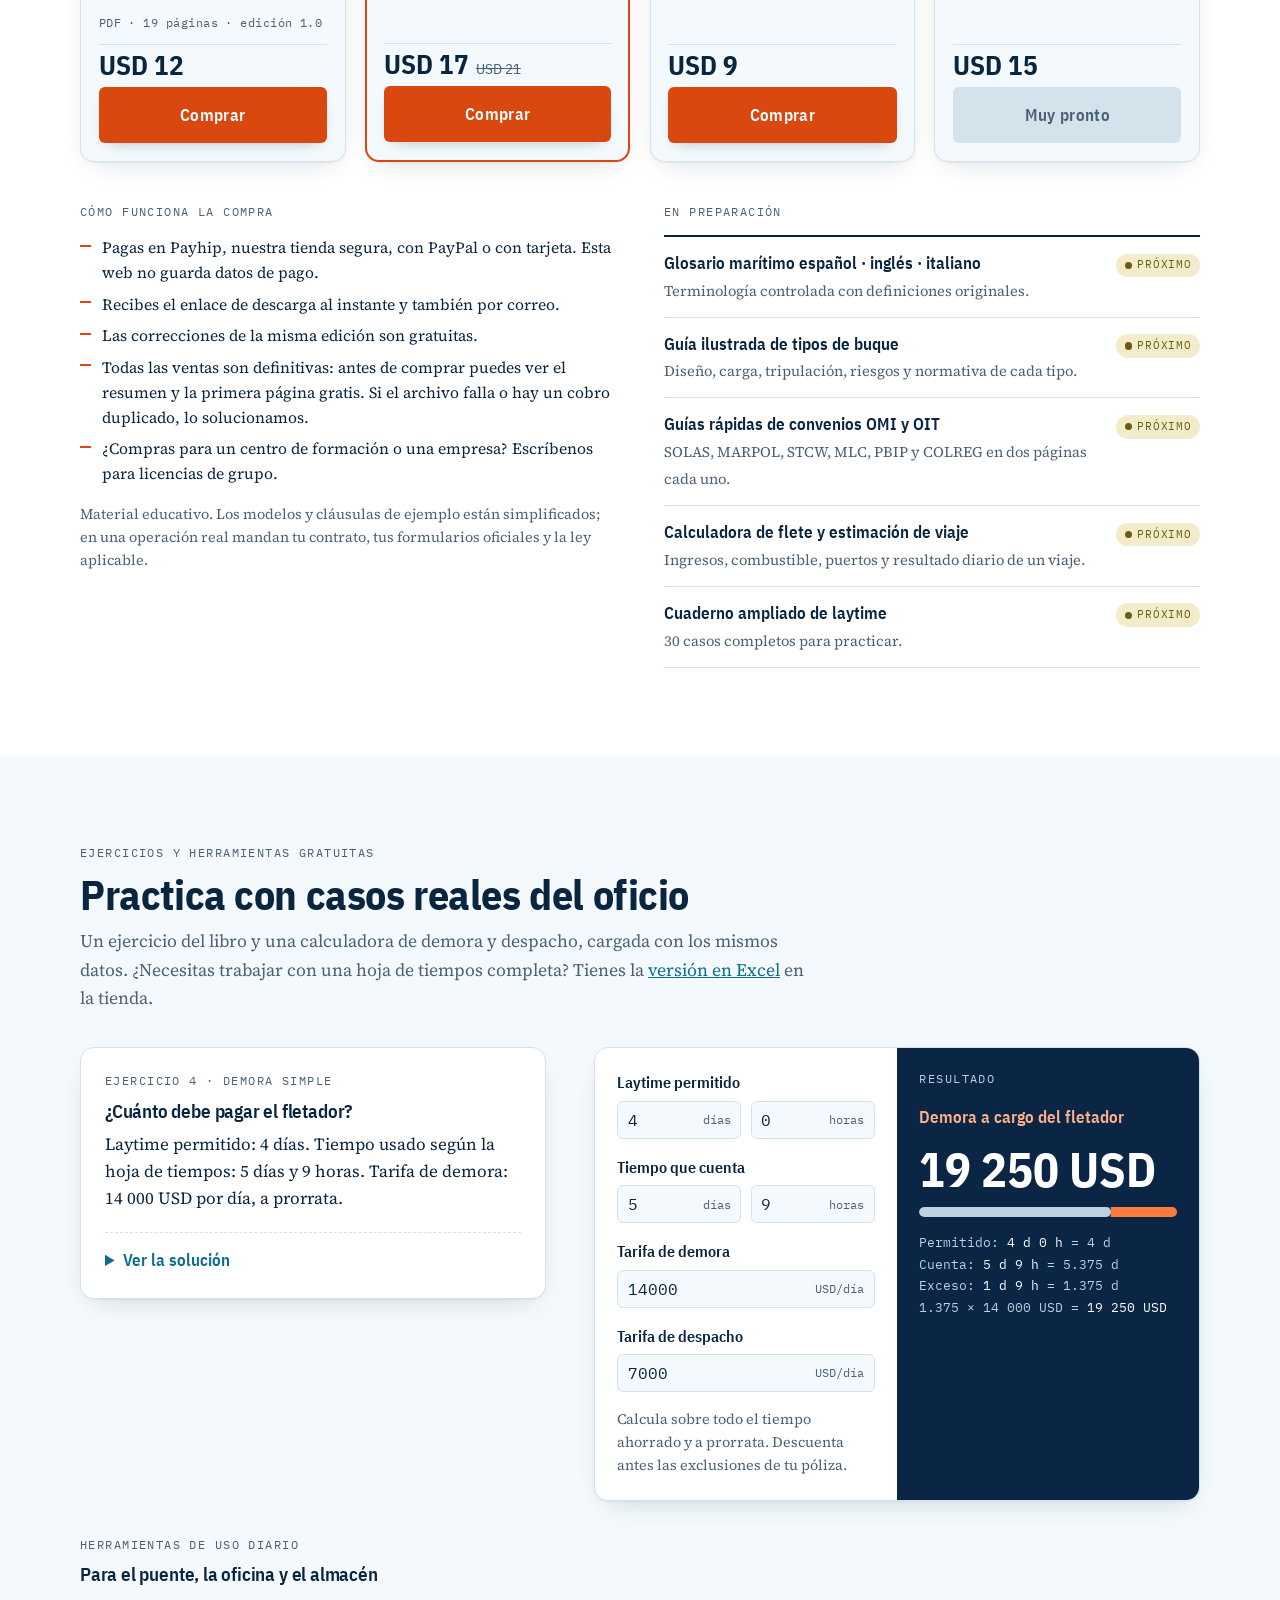
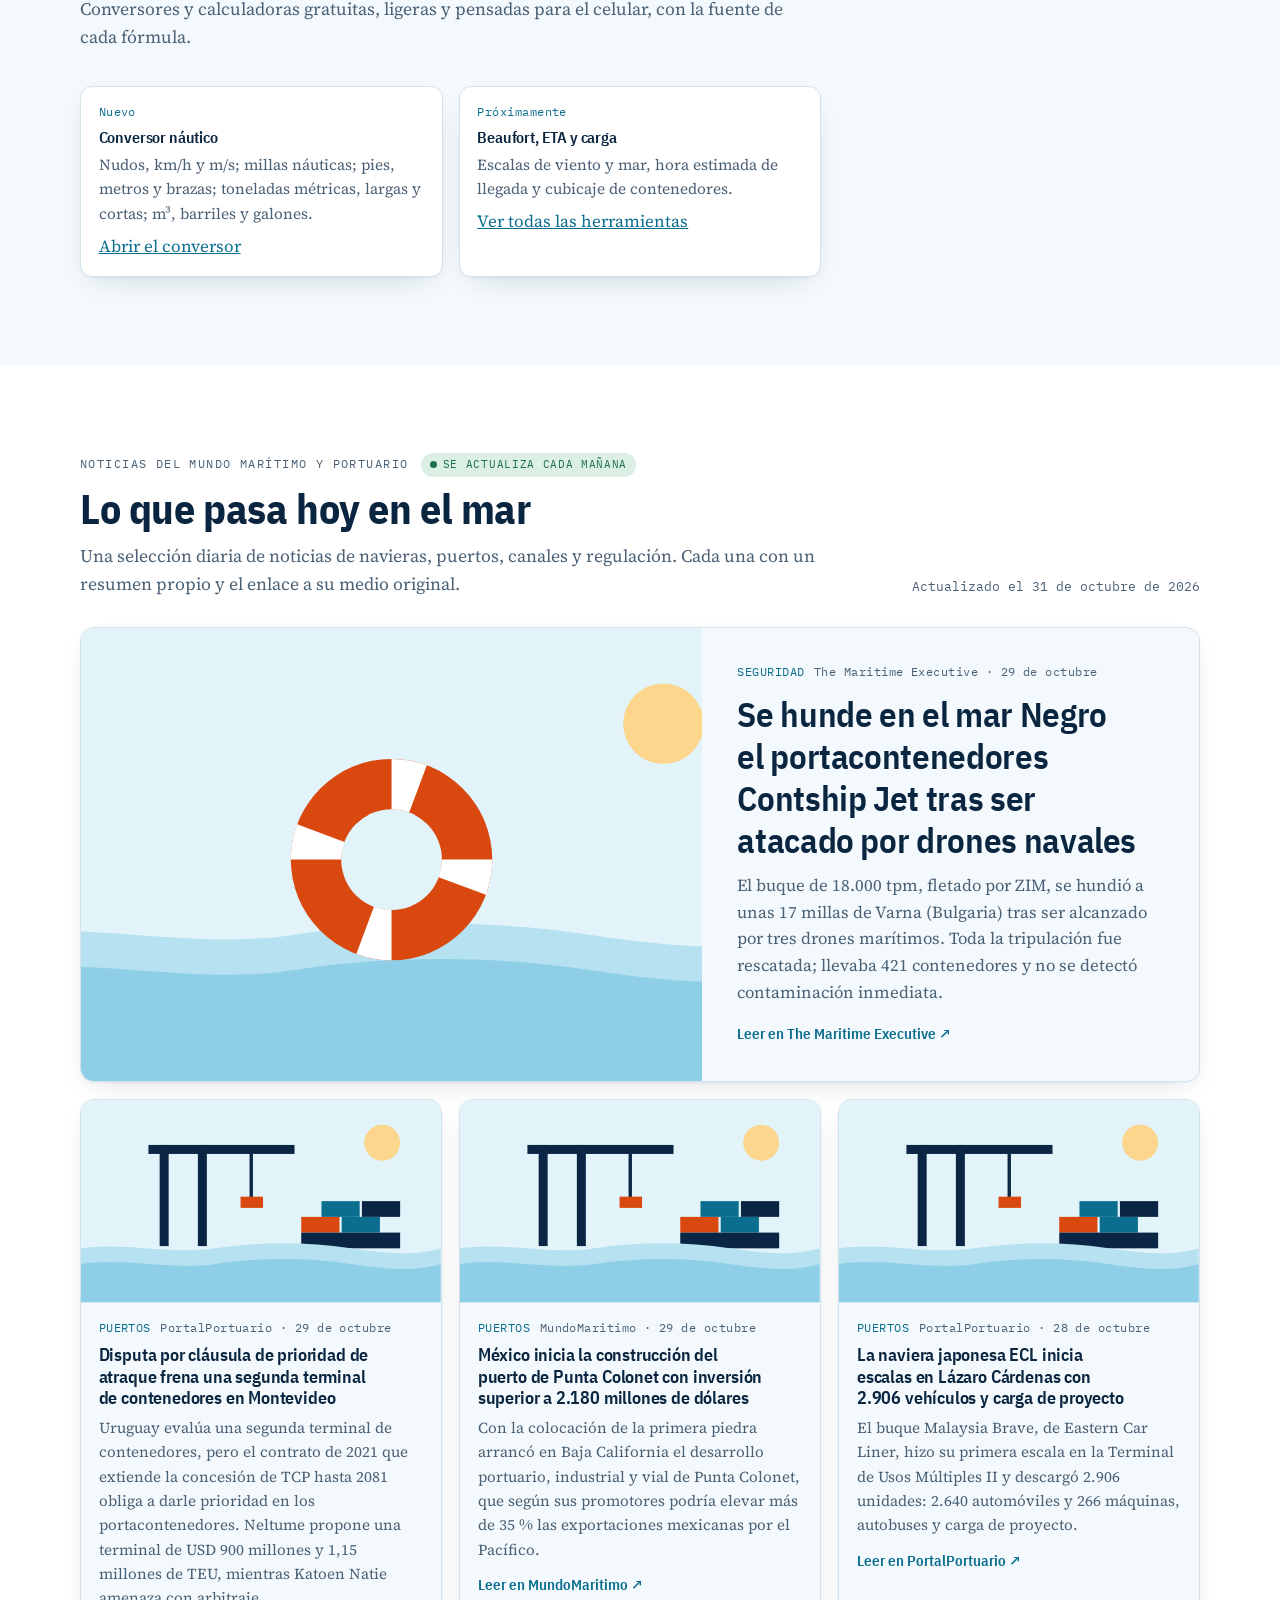
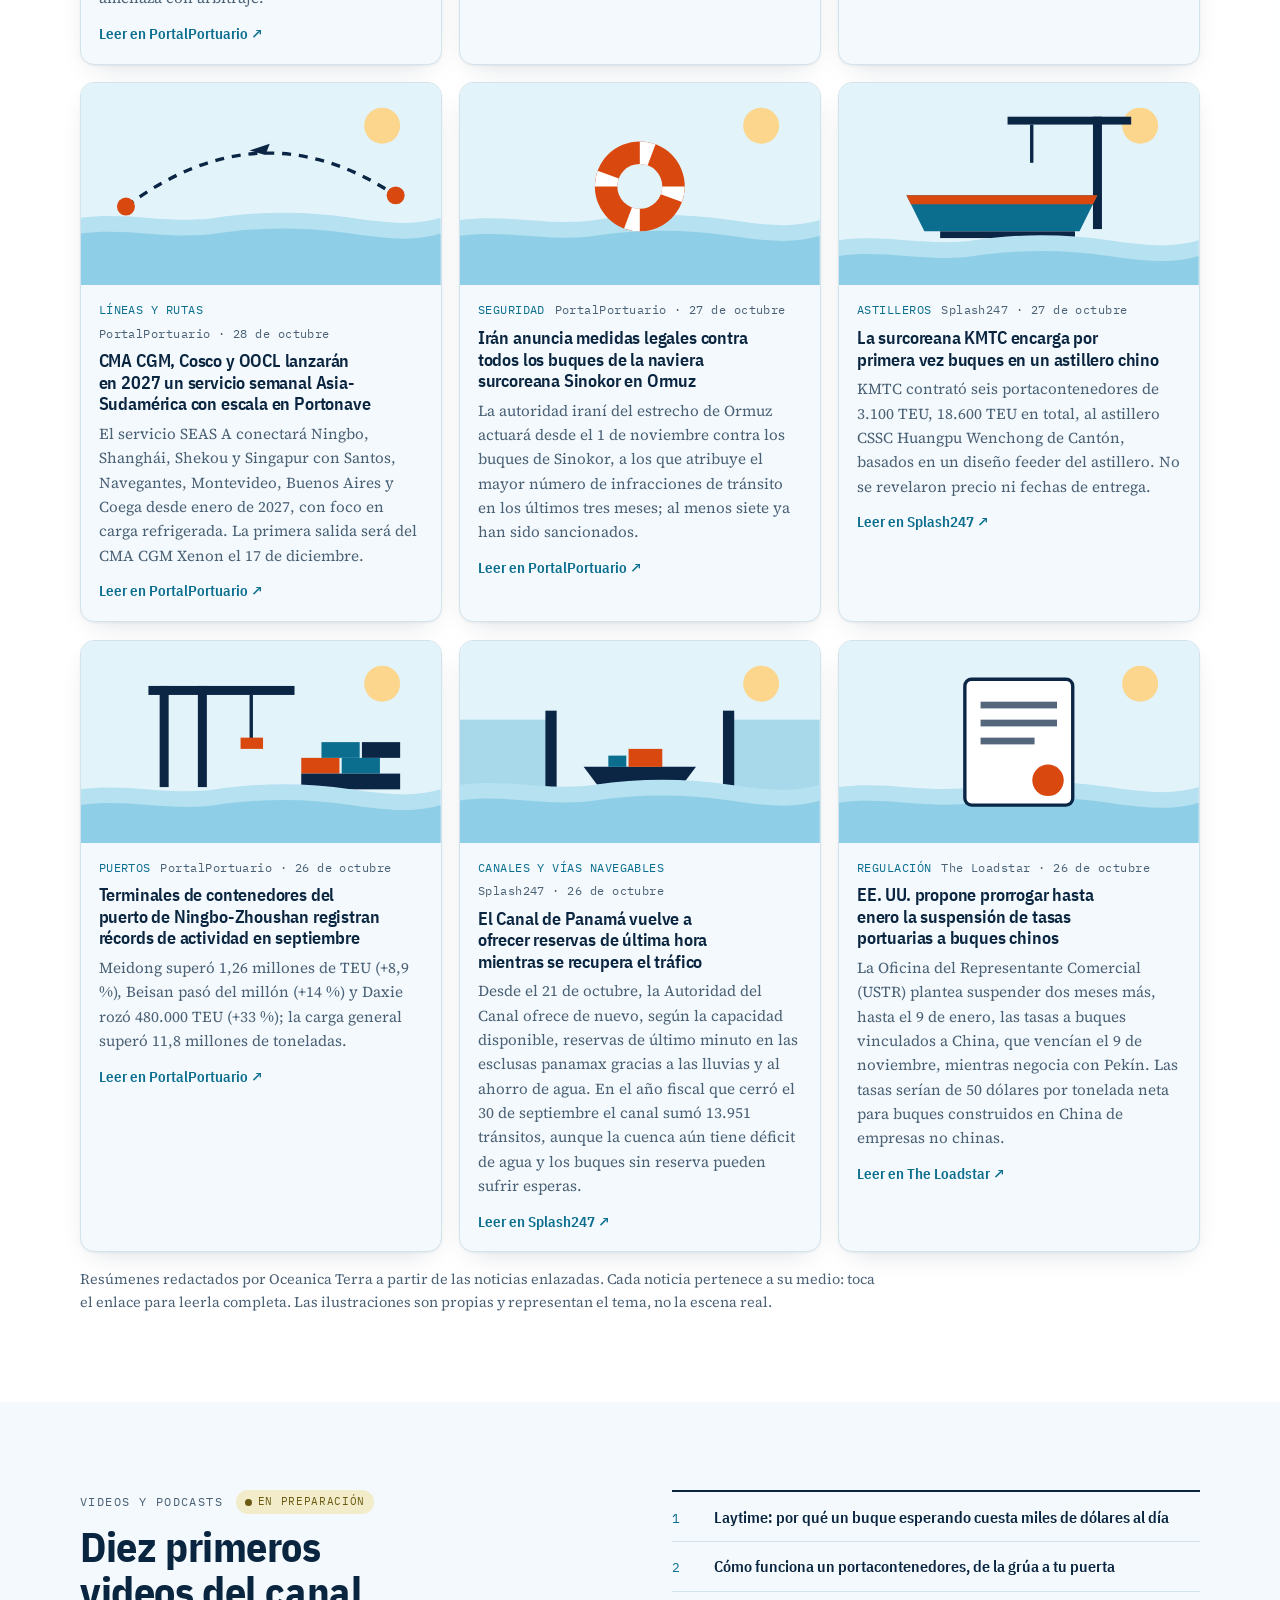
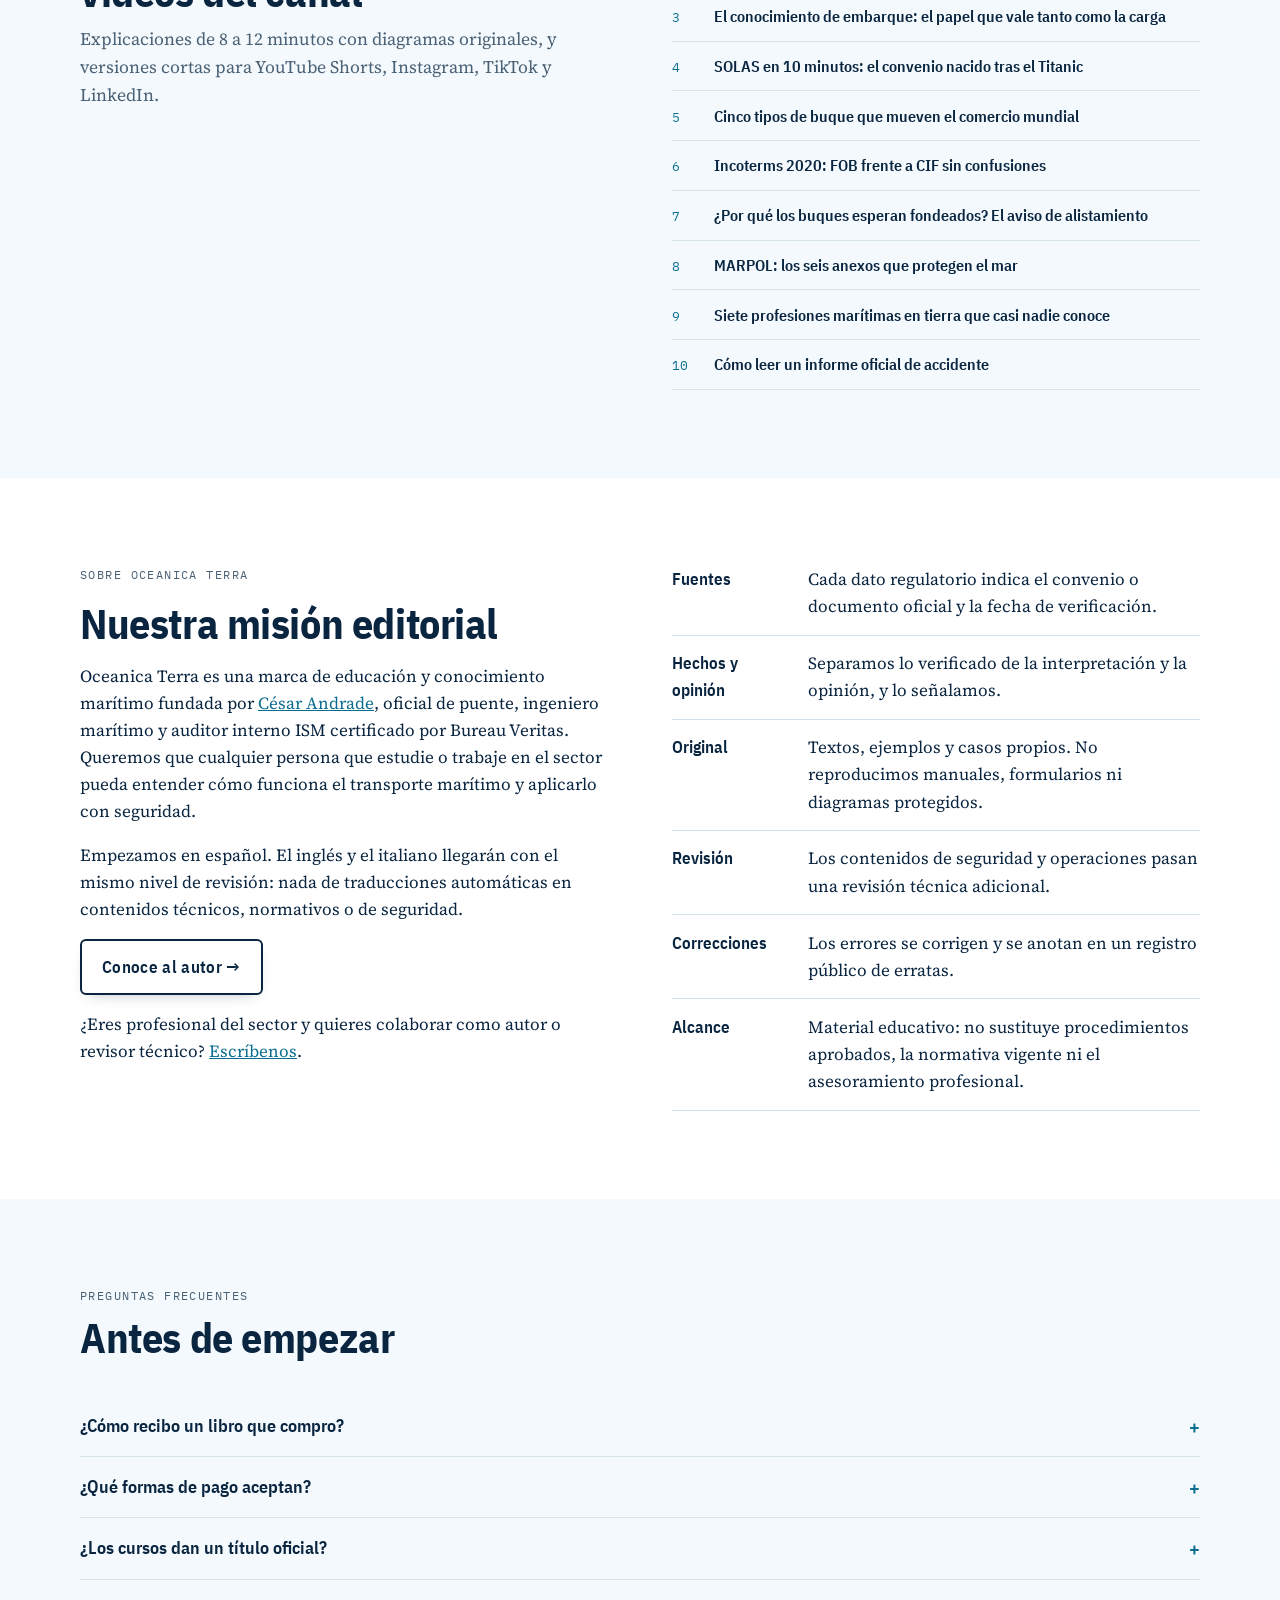
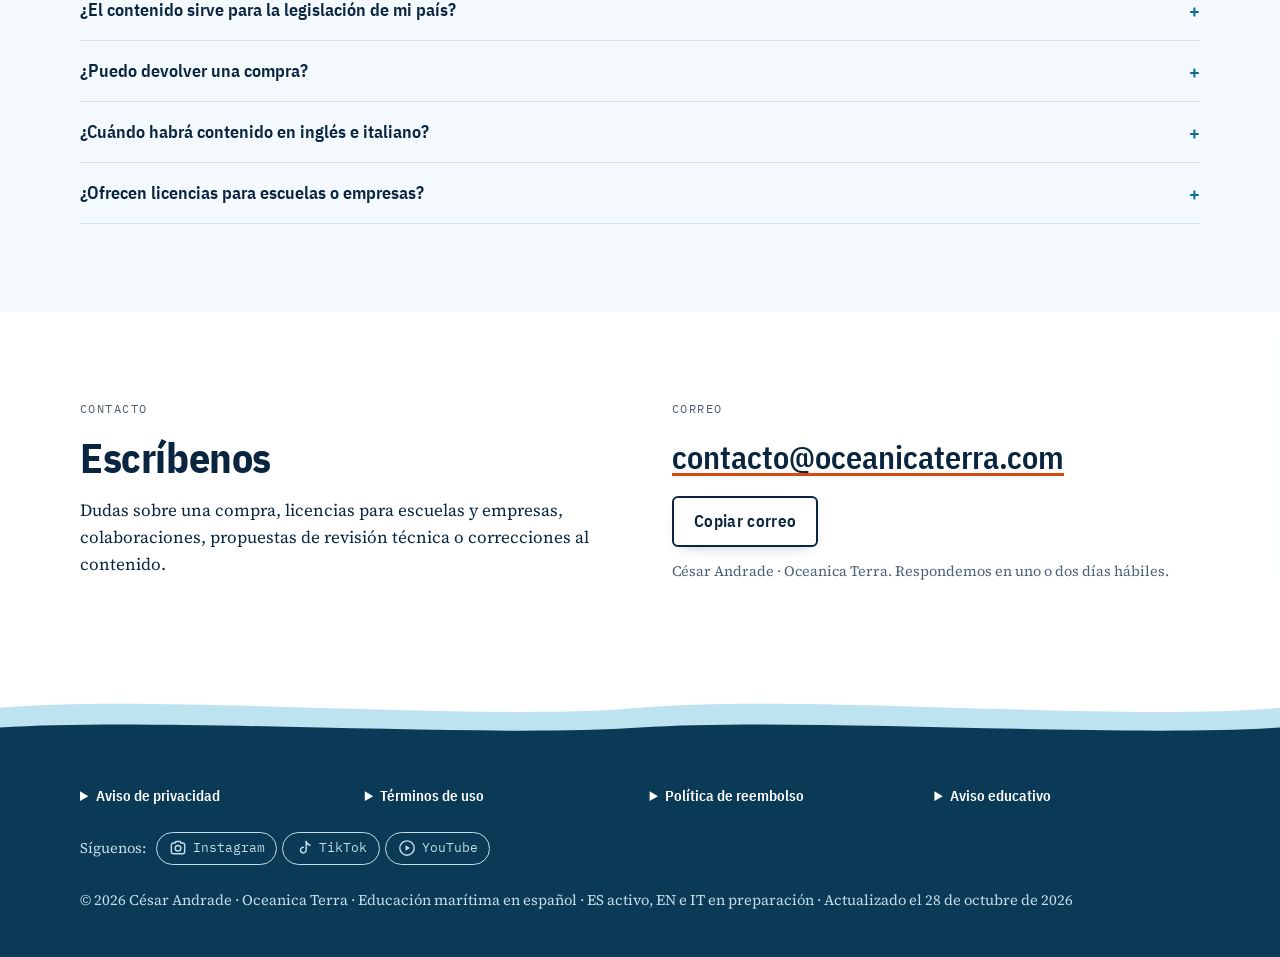
==== commit 98063c7c: "Tienda: pack libro + calculadora publicado de nuevo (payhip.com/b/NTtVB), ahorro USD 4 Co-Authored-B" ====
--- a/index.html
+++ b/index.html
@@ -885,16 +885,16 @@
             <a class="btn btn-primary js-buy" data-product="libro" href="https://payhip.com/b/YE7Hb" target="_blank" rel="noopener">Comprar</a>
           </div>
         </article>
-        <article class="prod best" id="producto-pack"><span class="ribbon">Ahorra USD 2</span>
+        <article class="prod best" id="producto-pack"><span class="ribbon">Ahorra USD 4</span>
           <div class="pcover duo"><span>PACK</span><b>Laytime completo: libro + calculadora</b><small>César Andrade · Oceanica Terra</small></div>
-          <span class="chip soon js-chip" data-product="pack">Muy pronto</span>
+          <span class="chip on js-chip" data-product="pack">Disponible</span>
           <h3>Pack Laytime completo</h3>
           <p>El libro y la calculadora en Excel juntos: aprende el método y aplícalo a tus propias hojas de tiempos.</p>
           <ul class="ticks"><li>Libro en PDF (19 páginas)</li><li>Calculadora en Excel</li><li>Mismo ejemplo en los dos</li></ul>
           <span class="fmt">PDF + XLSX</span>
           <div class="prod-buy">
-            <div class="price"><span class="js-price" data-product="pack">USD 17</span><s>USD 19</s></div>
-            <a class="btn btn-primary js-buy" data-product="pack" aria-disabled="true">Muy pronto</a>
+            <div class="price"><span class="js-price" data-product="pack">USD 17</span><s>USD 21</s></div>
+            <a class="btn btn-primary js-buy" data-product="pack" href="https://payhip.com/b/NTtVB" target="_blank" rel="noopener">Comprar</a>
           </div>
         </article>
         <article class="prod" id="producto-calculadora">
@@ -1150,7 +1150,7 @@
    Mientras "url" esté vacío, la ficha muestra «Muy pronto» y el botón queda inactivo, sin enlace. */
 const PRODUCTS = {
   libro:       { url: "https://payhip.com/b/YE7Hb", price: "USD 12" },
-  pack:        { url: "", price: "USD 17" },
+  pack:        { url: "https://payhip.com/b/NTtVB", price: "USD 17" },
   calculadora: { url: "https://payhip.com/b/KyExq", price: "USD 9" },
   kit:         { url: "", price: "USD 15" }
 };
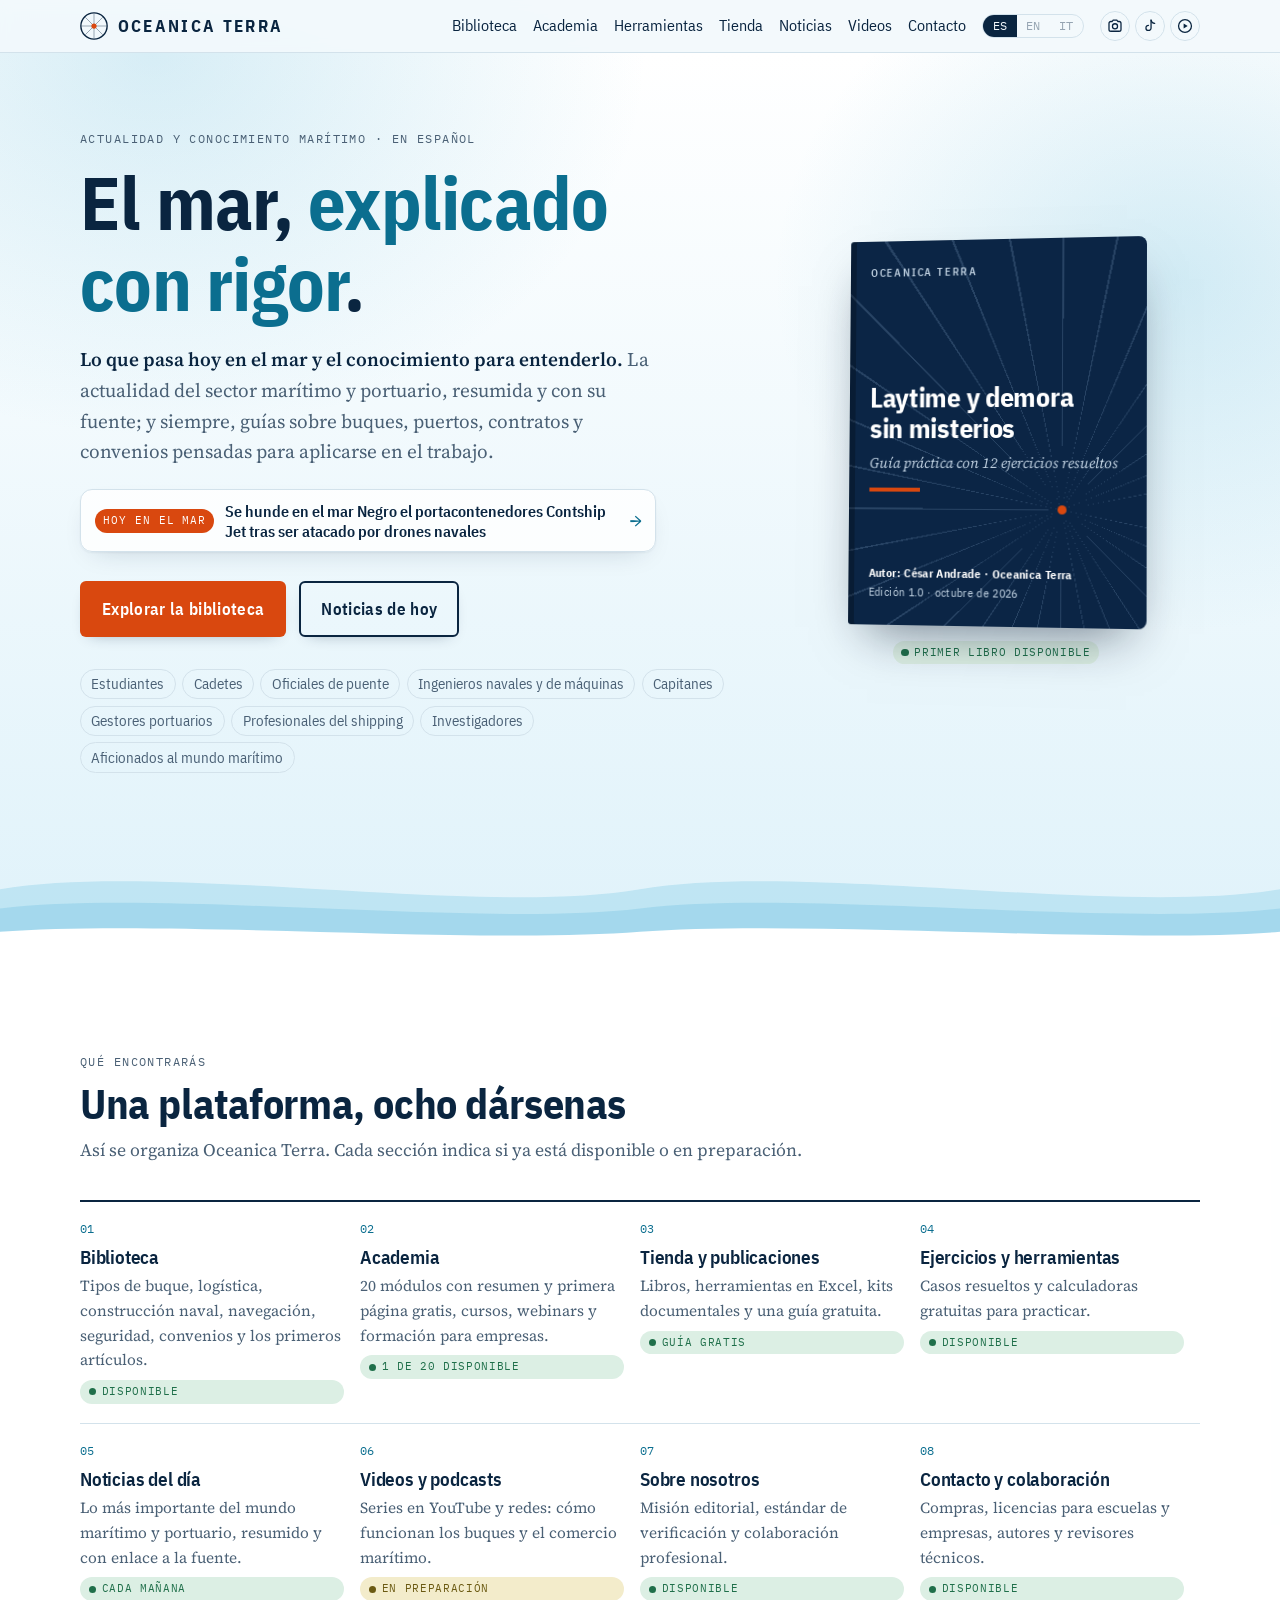
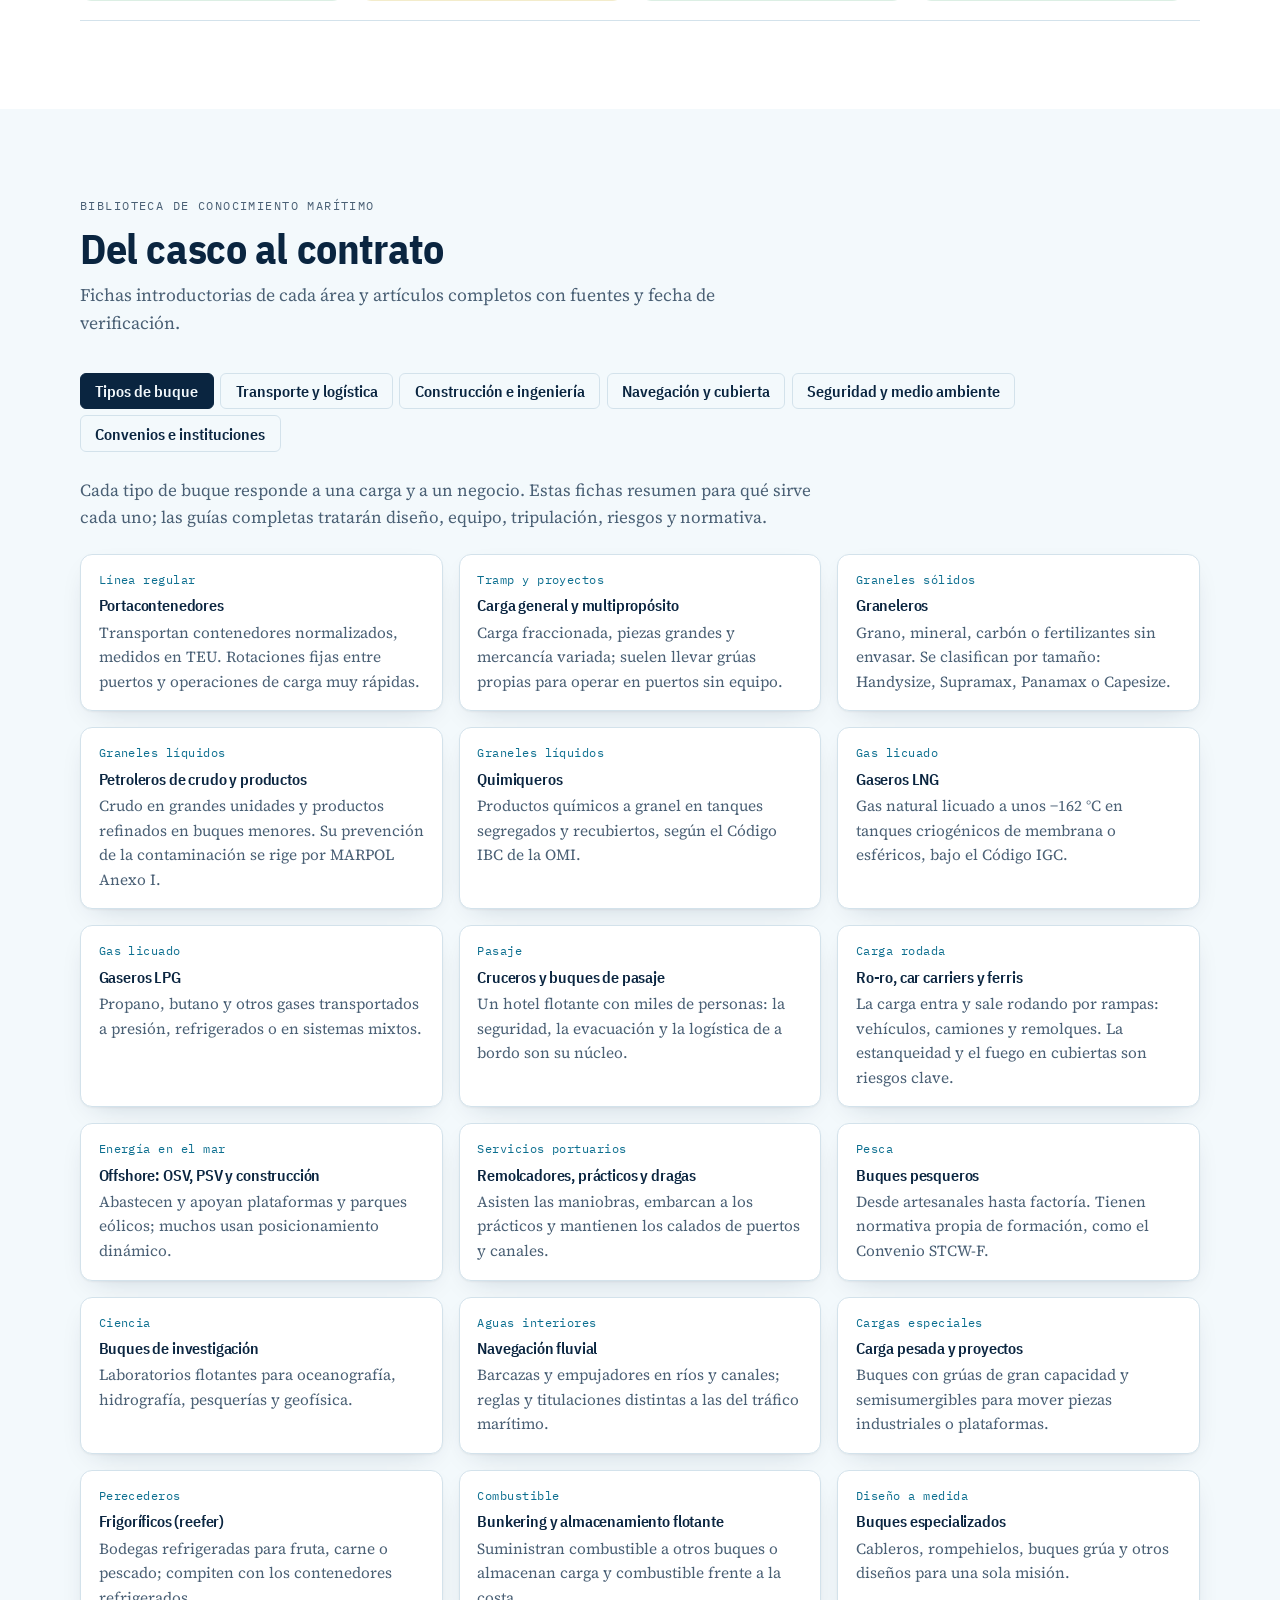
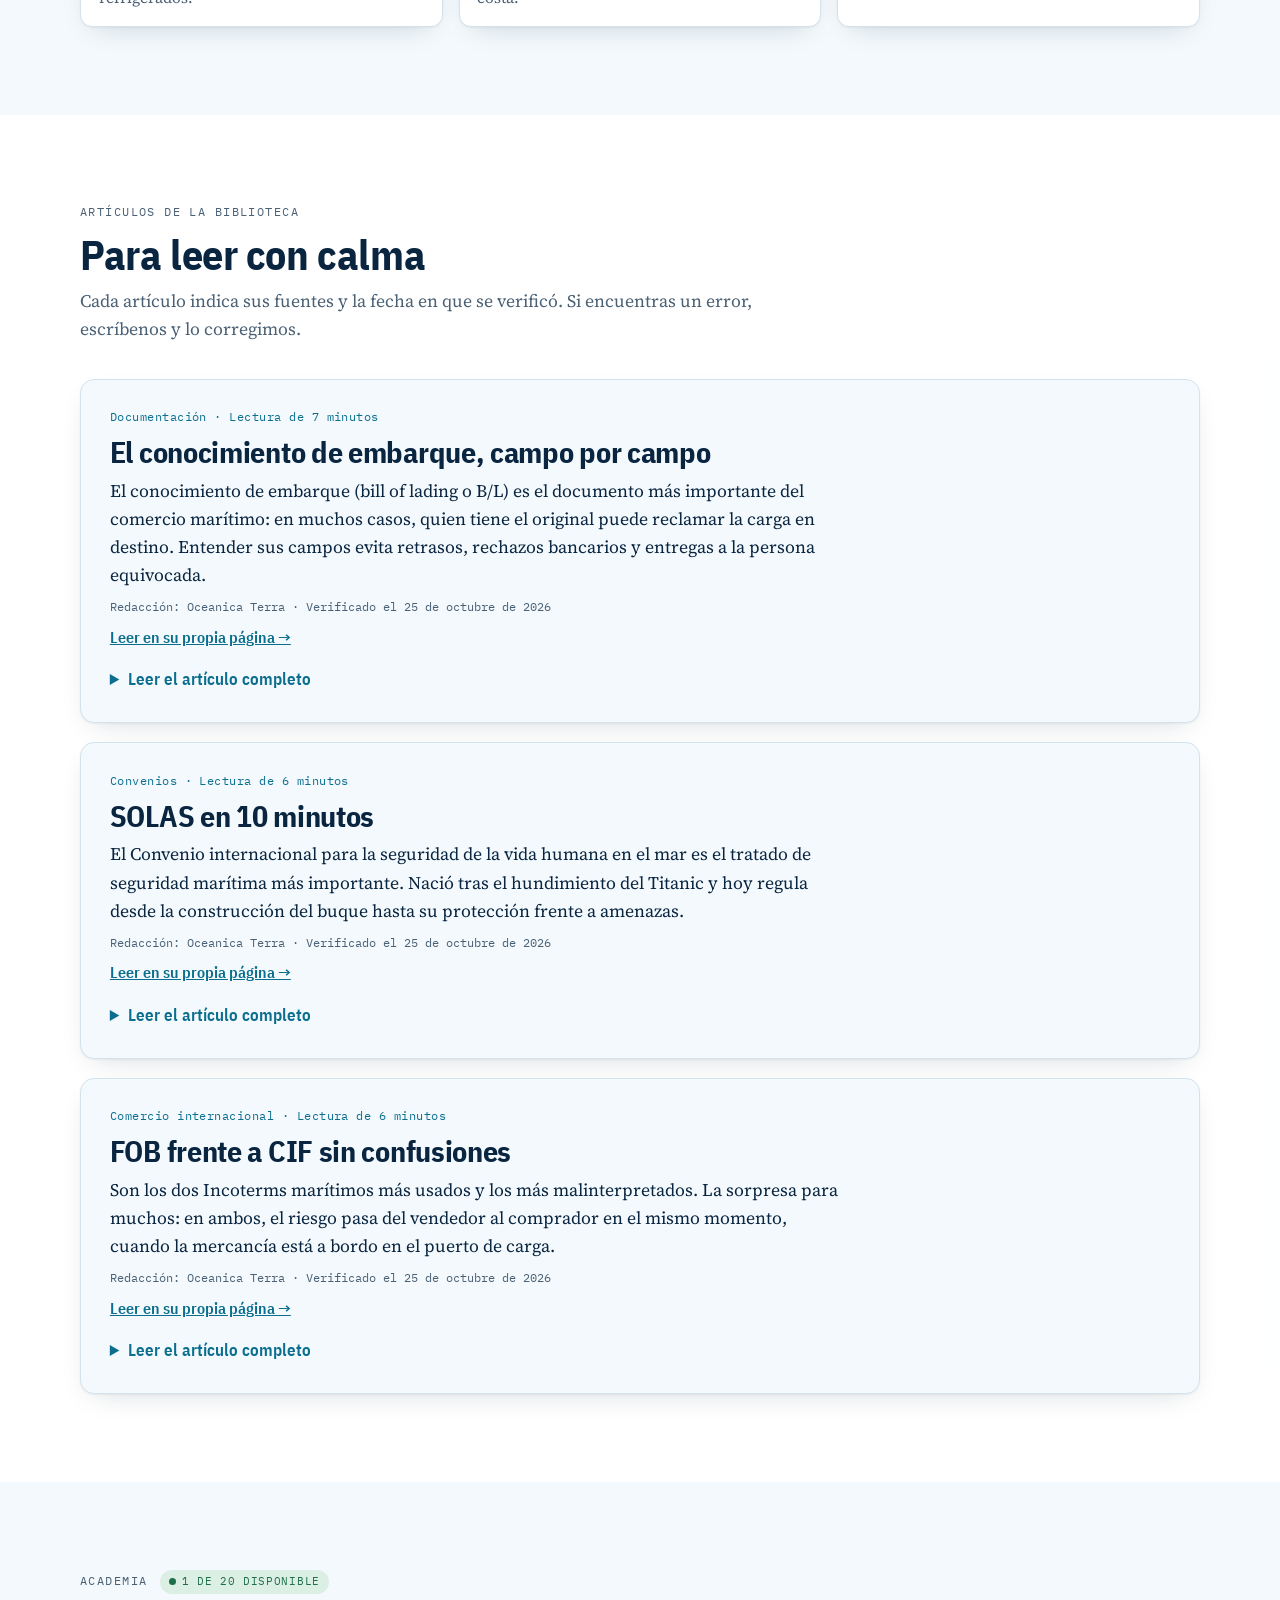
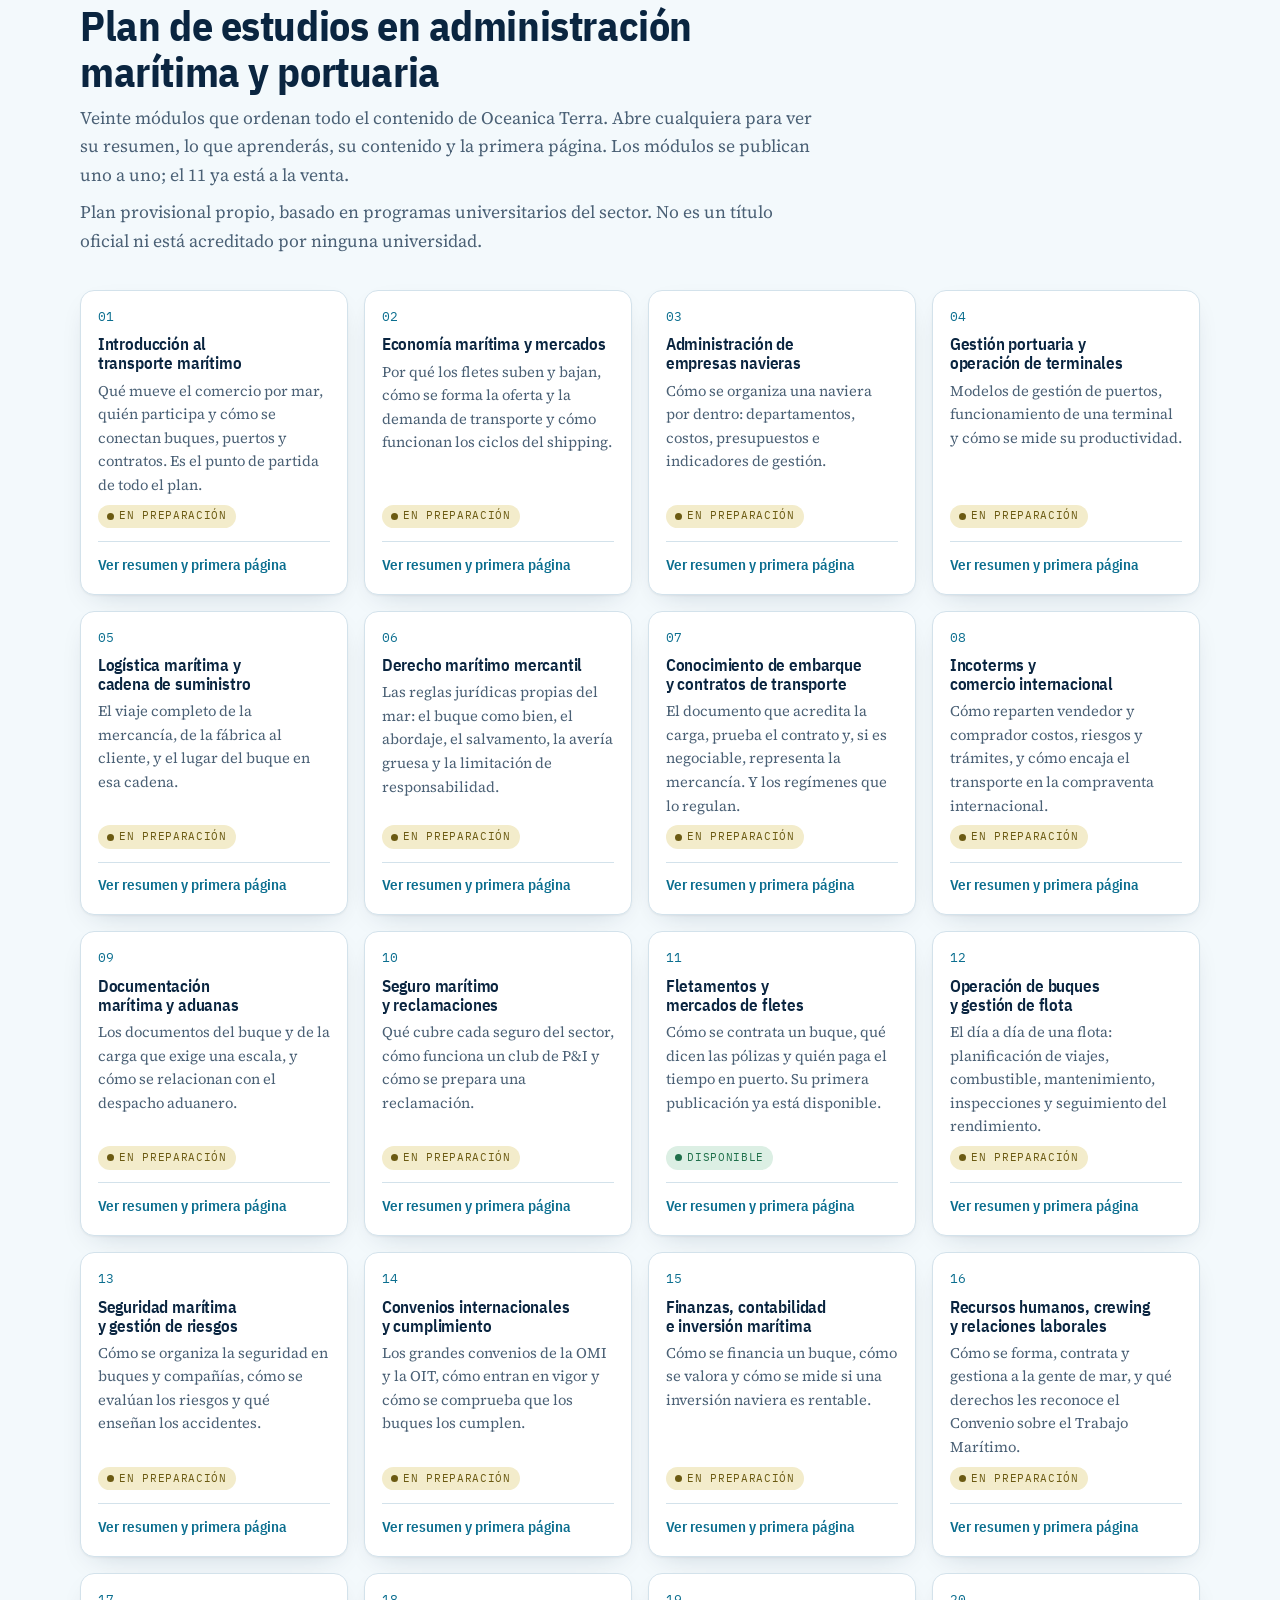
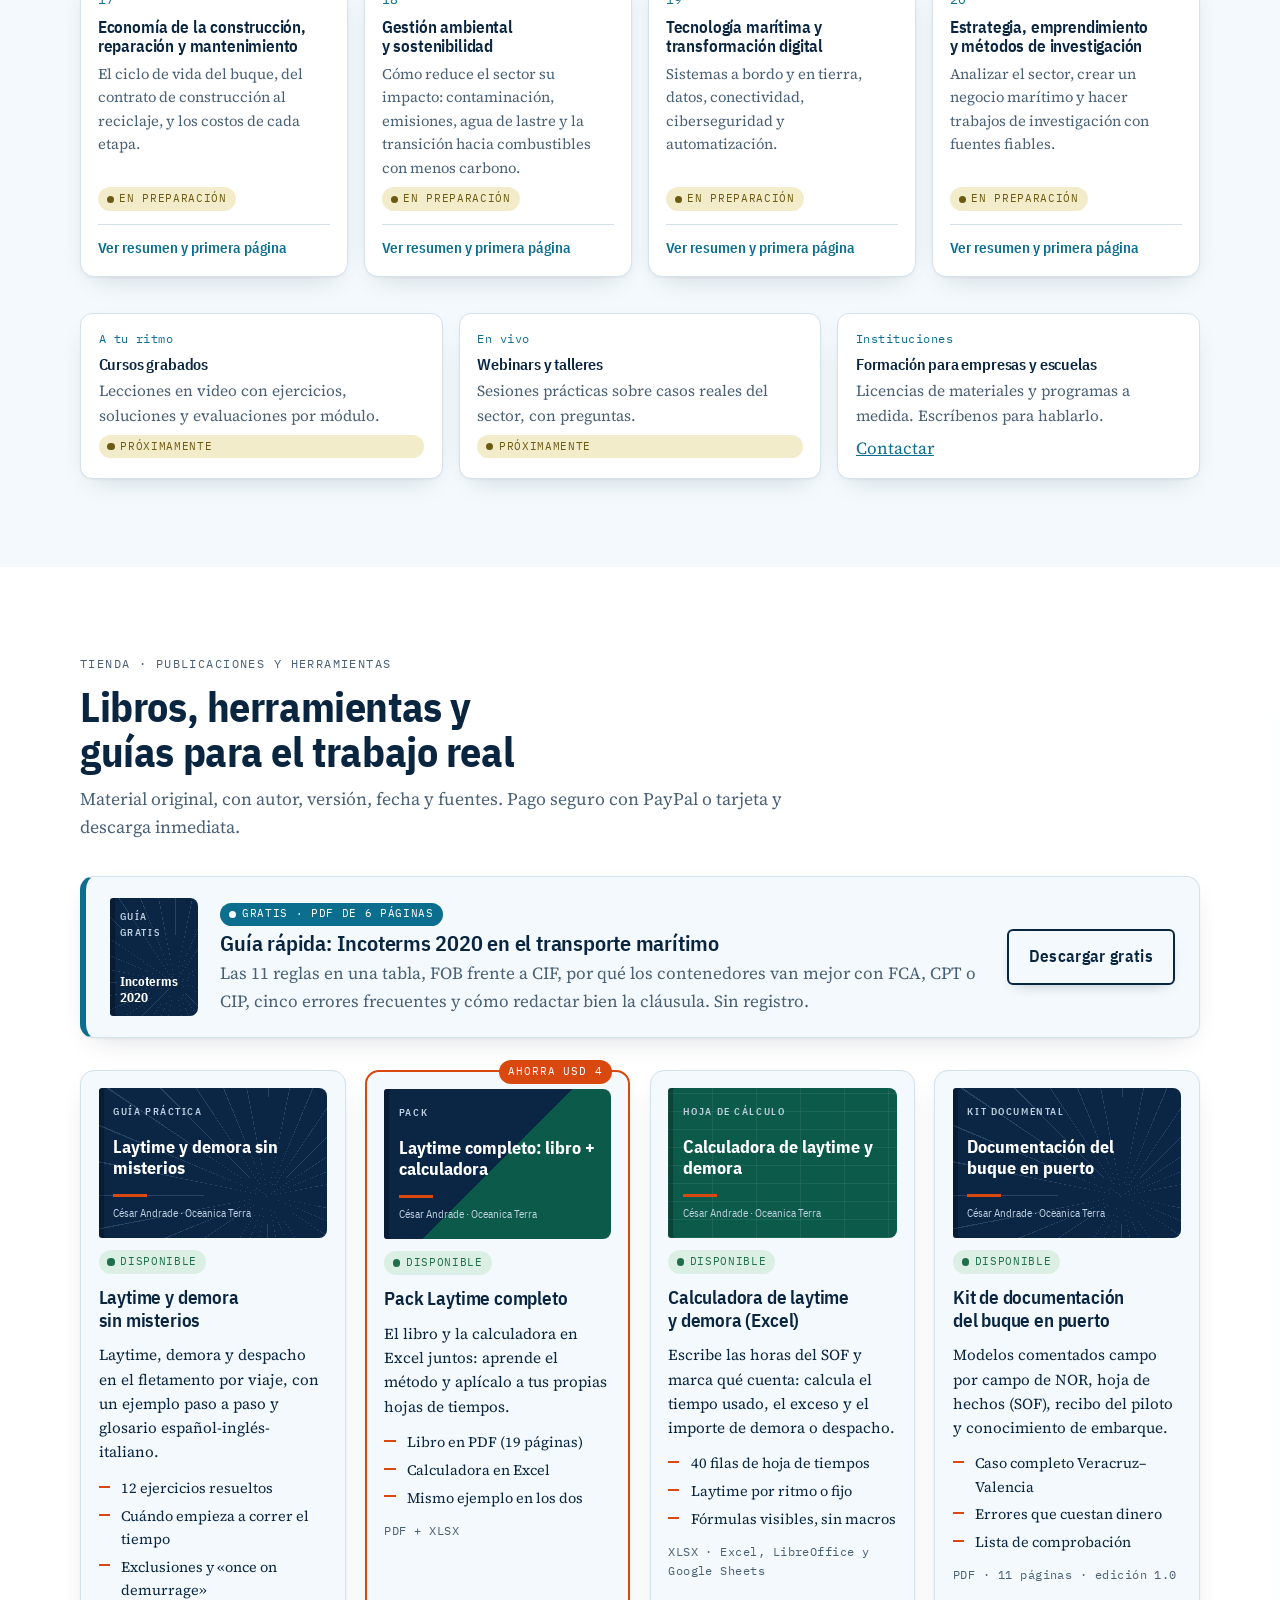
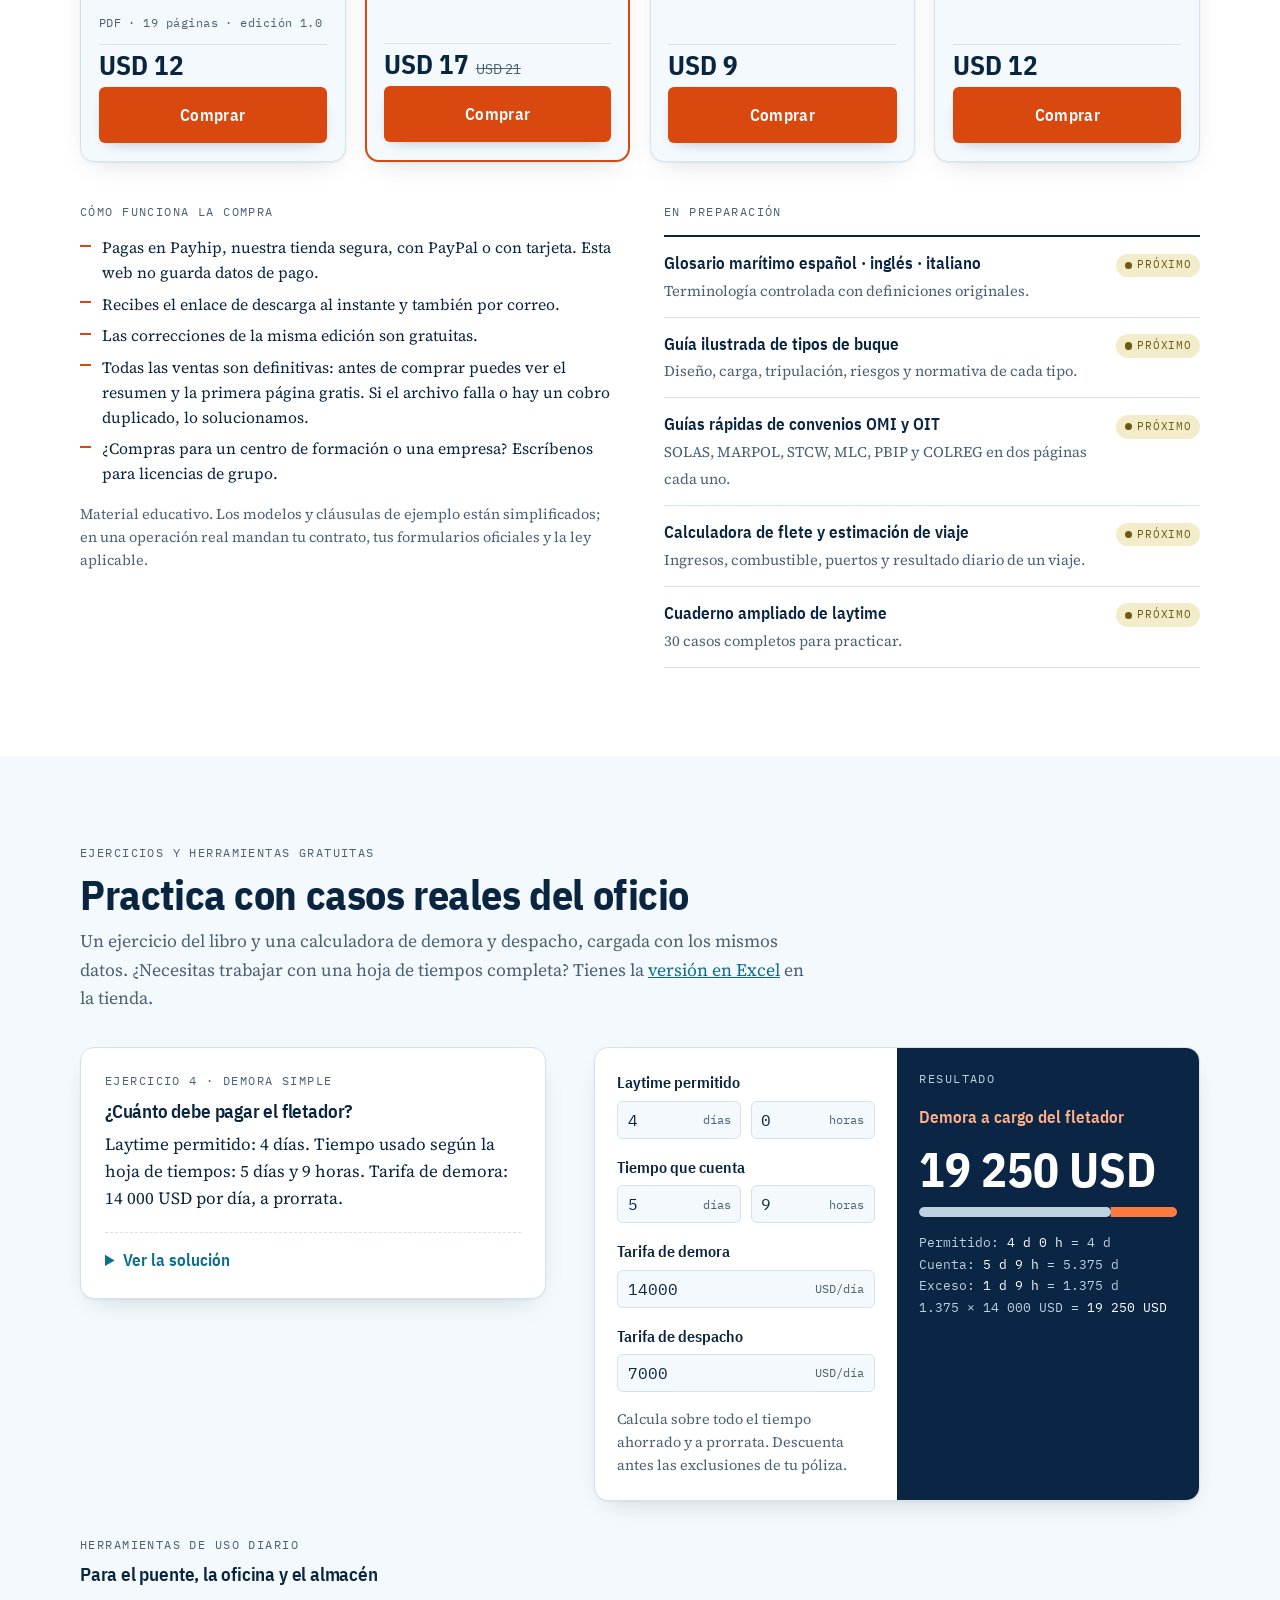
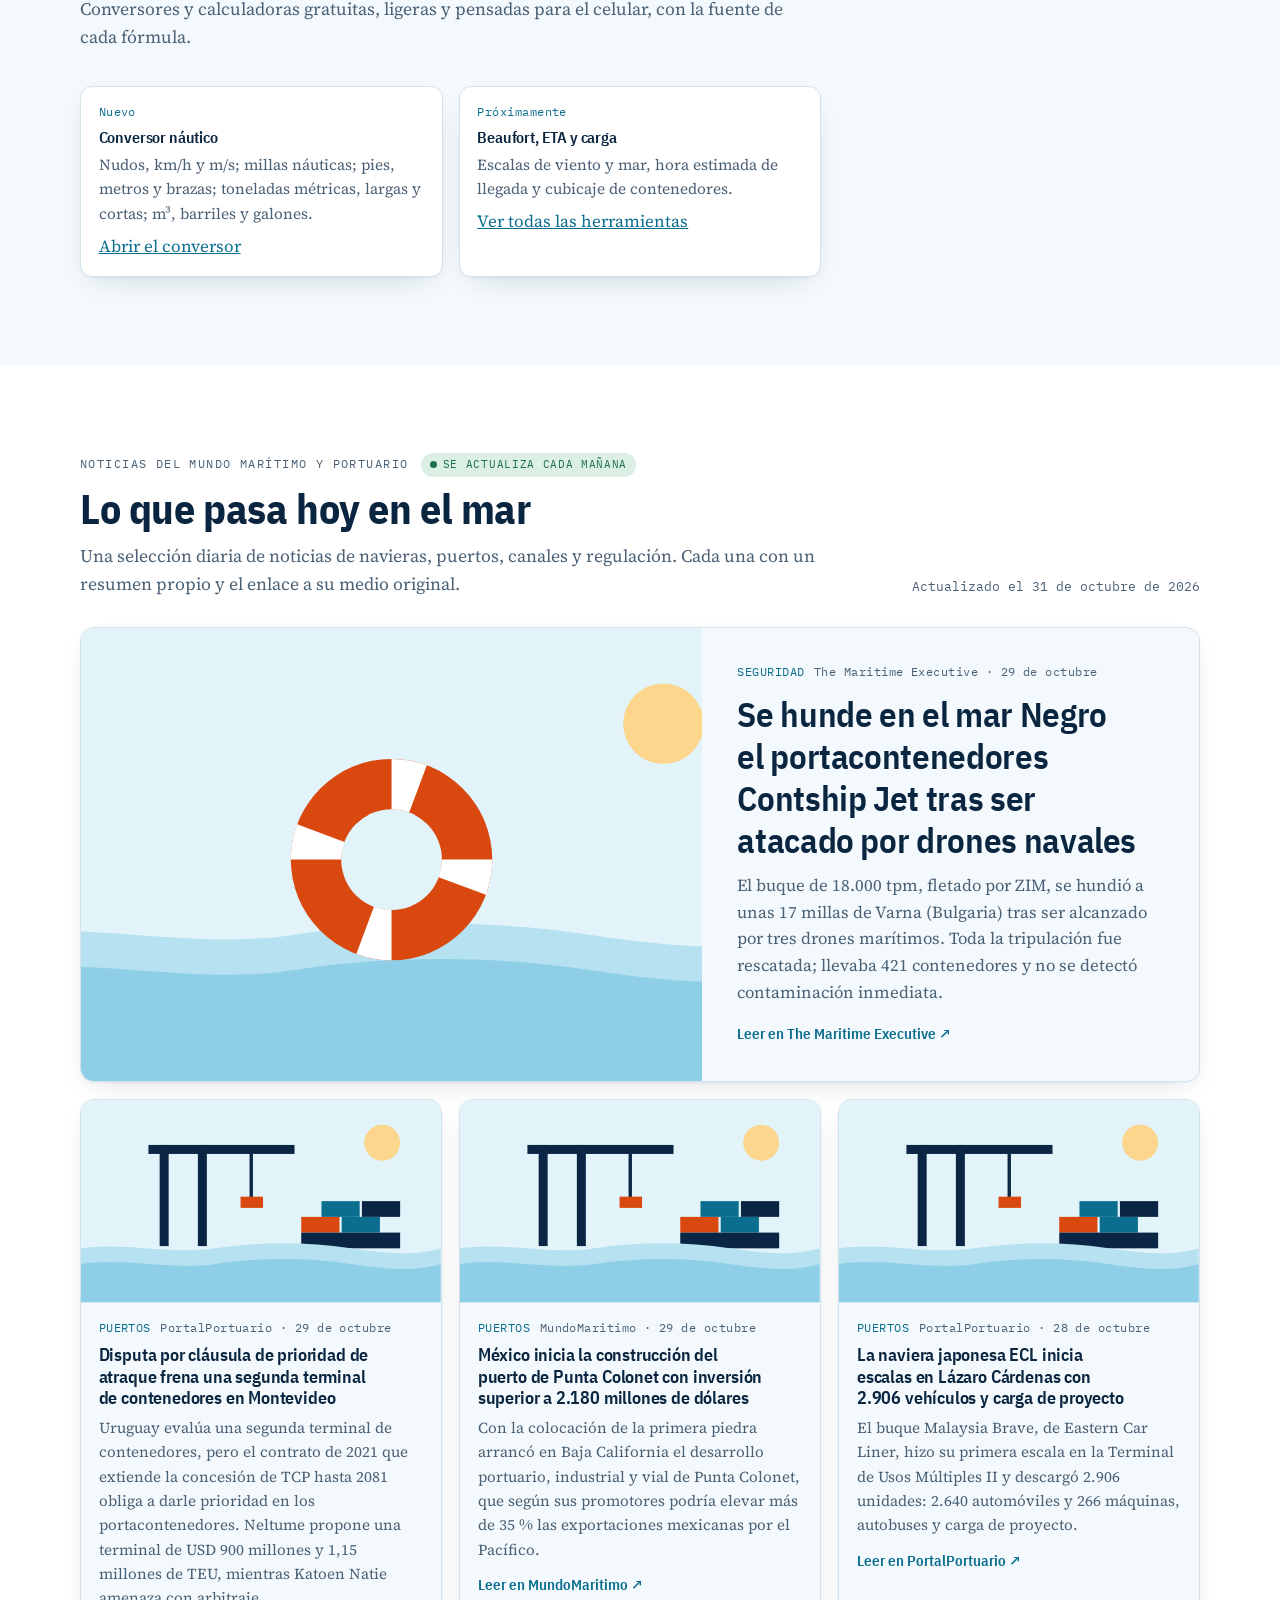
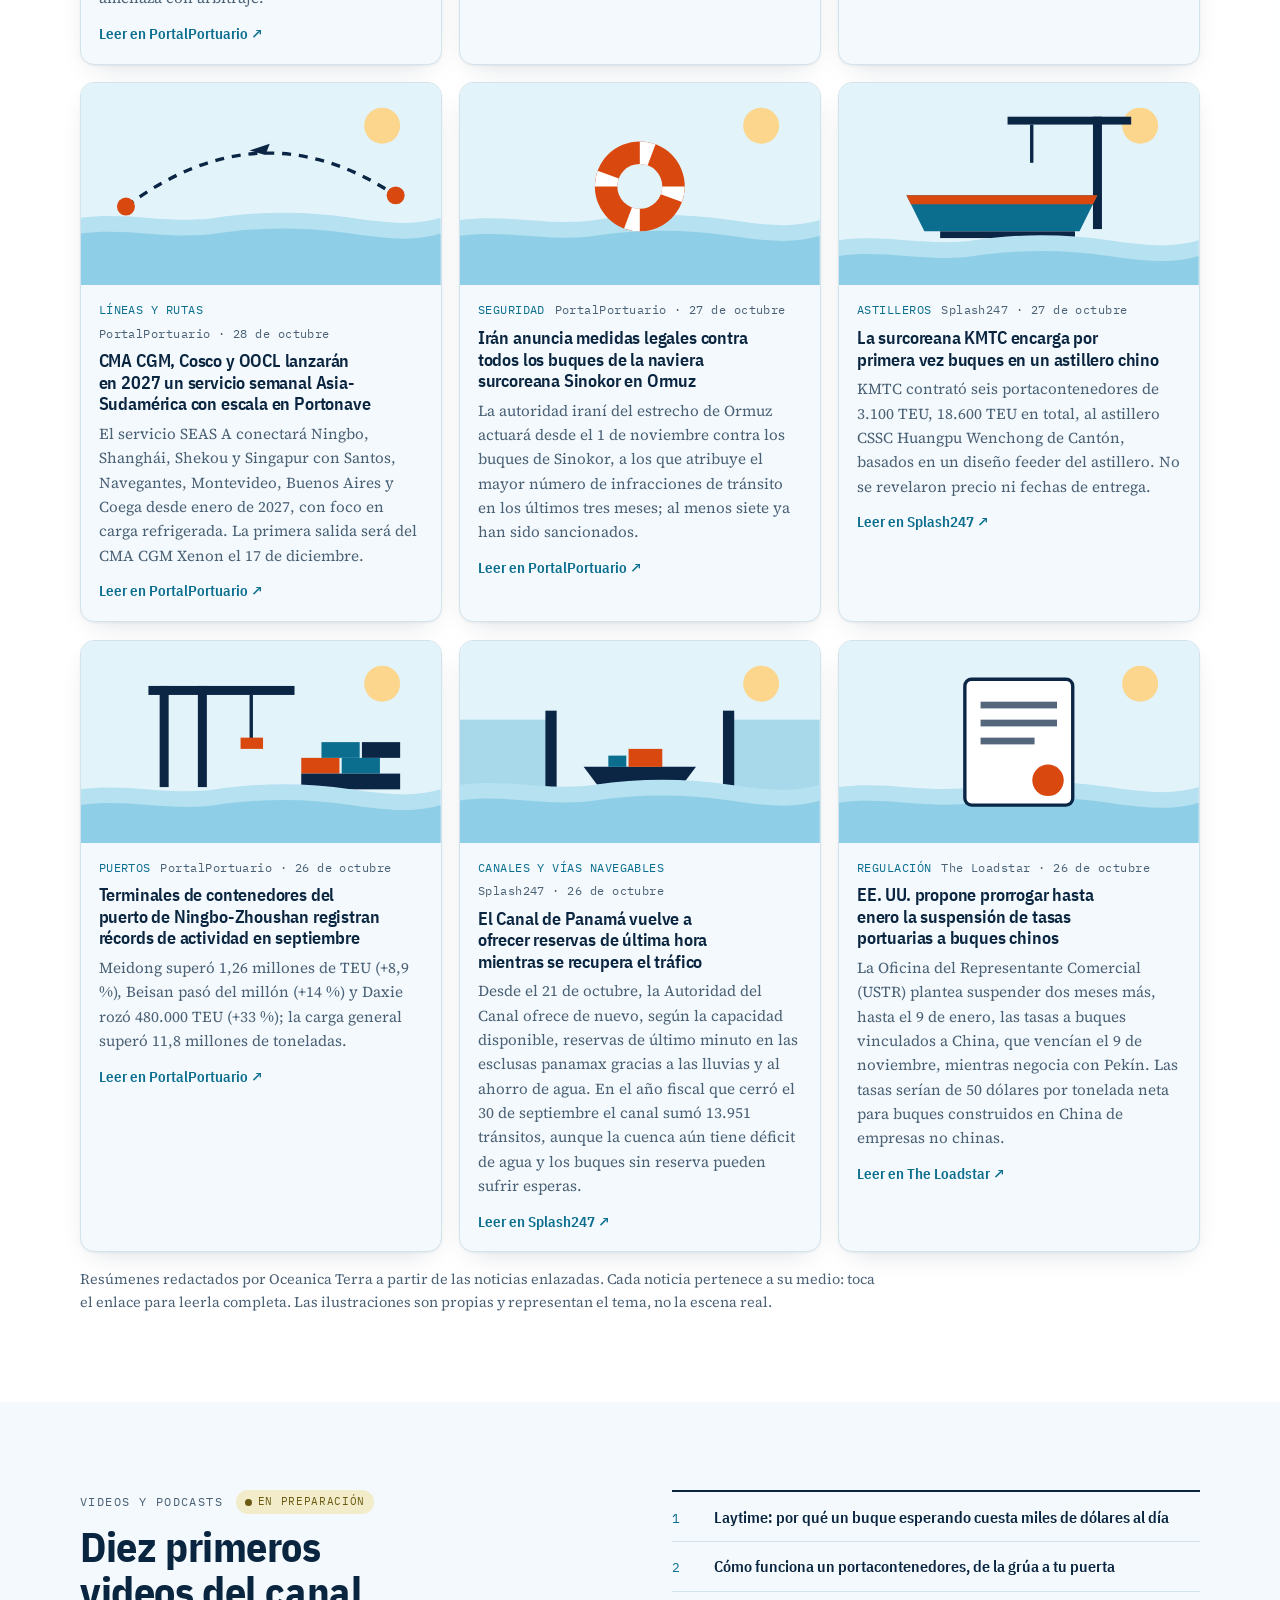
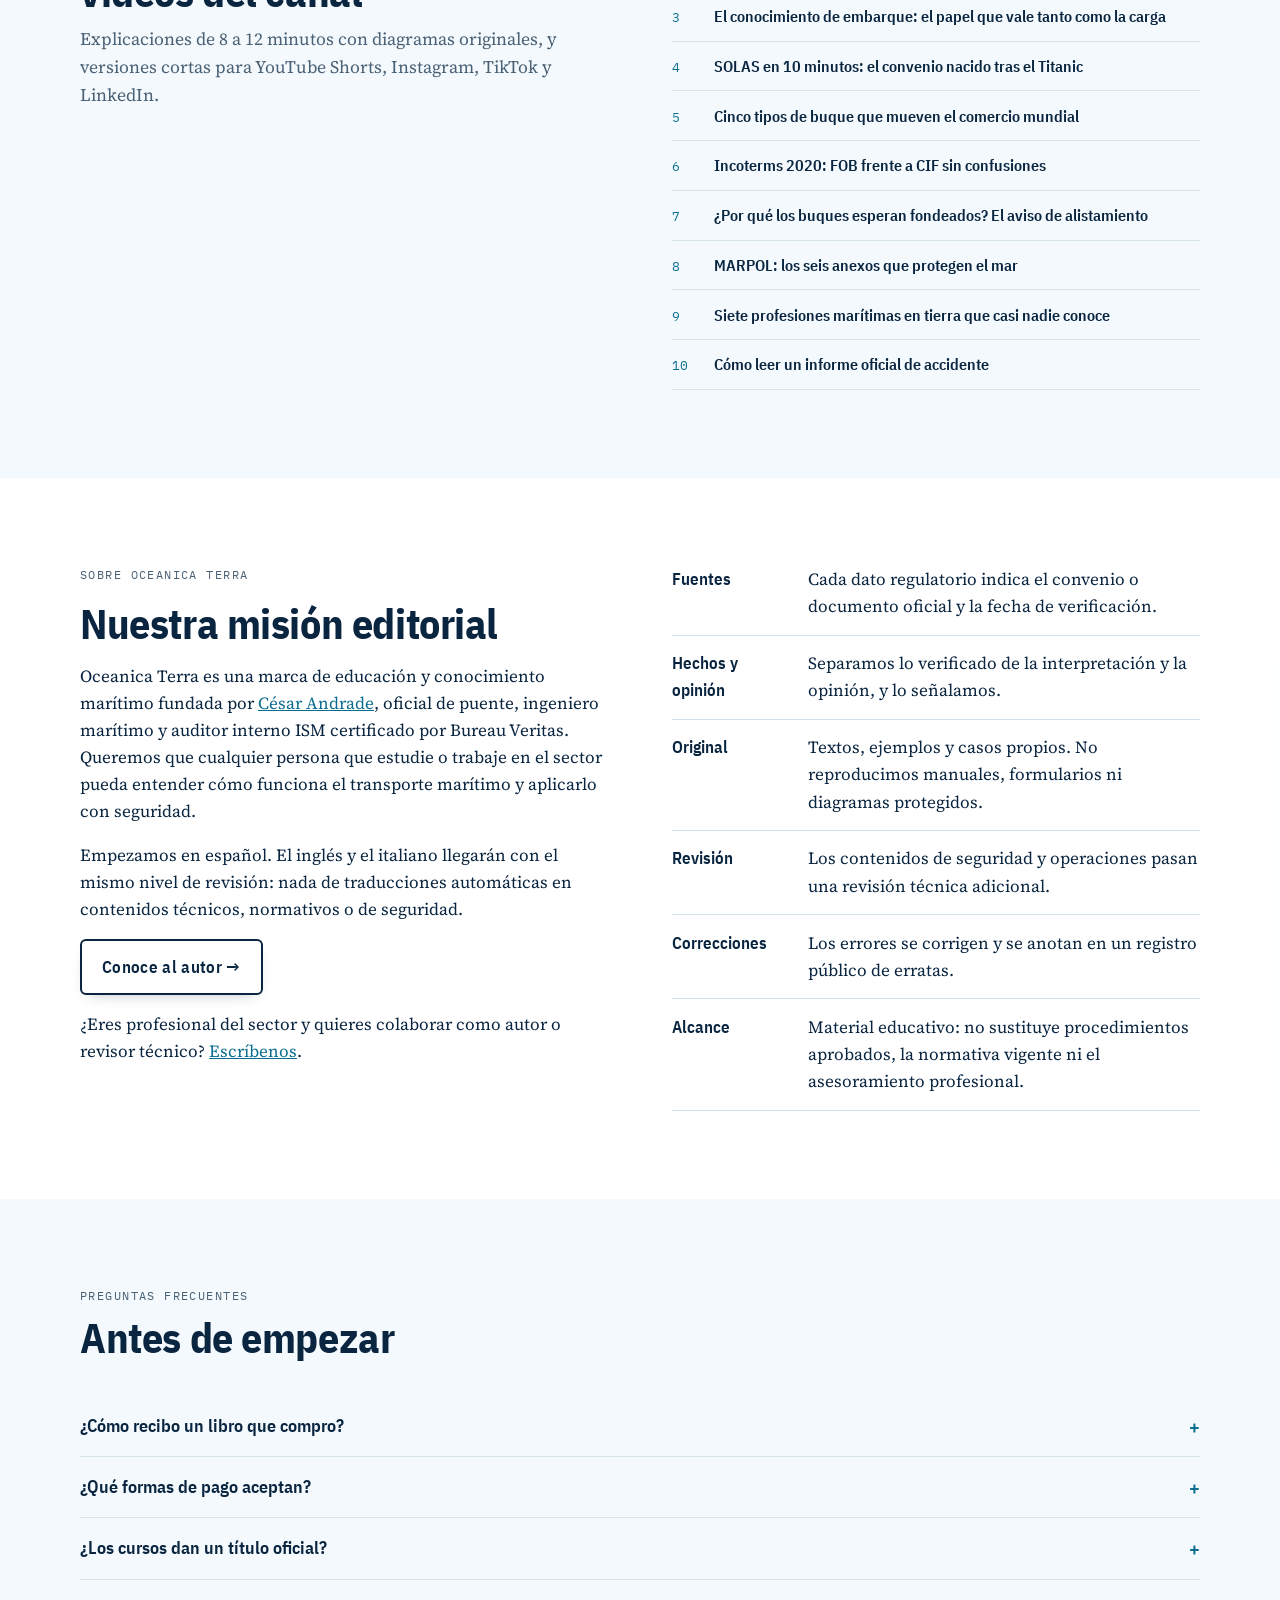
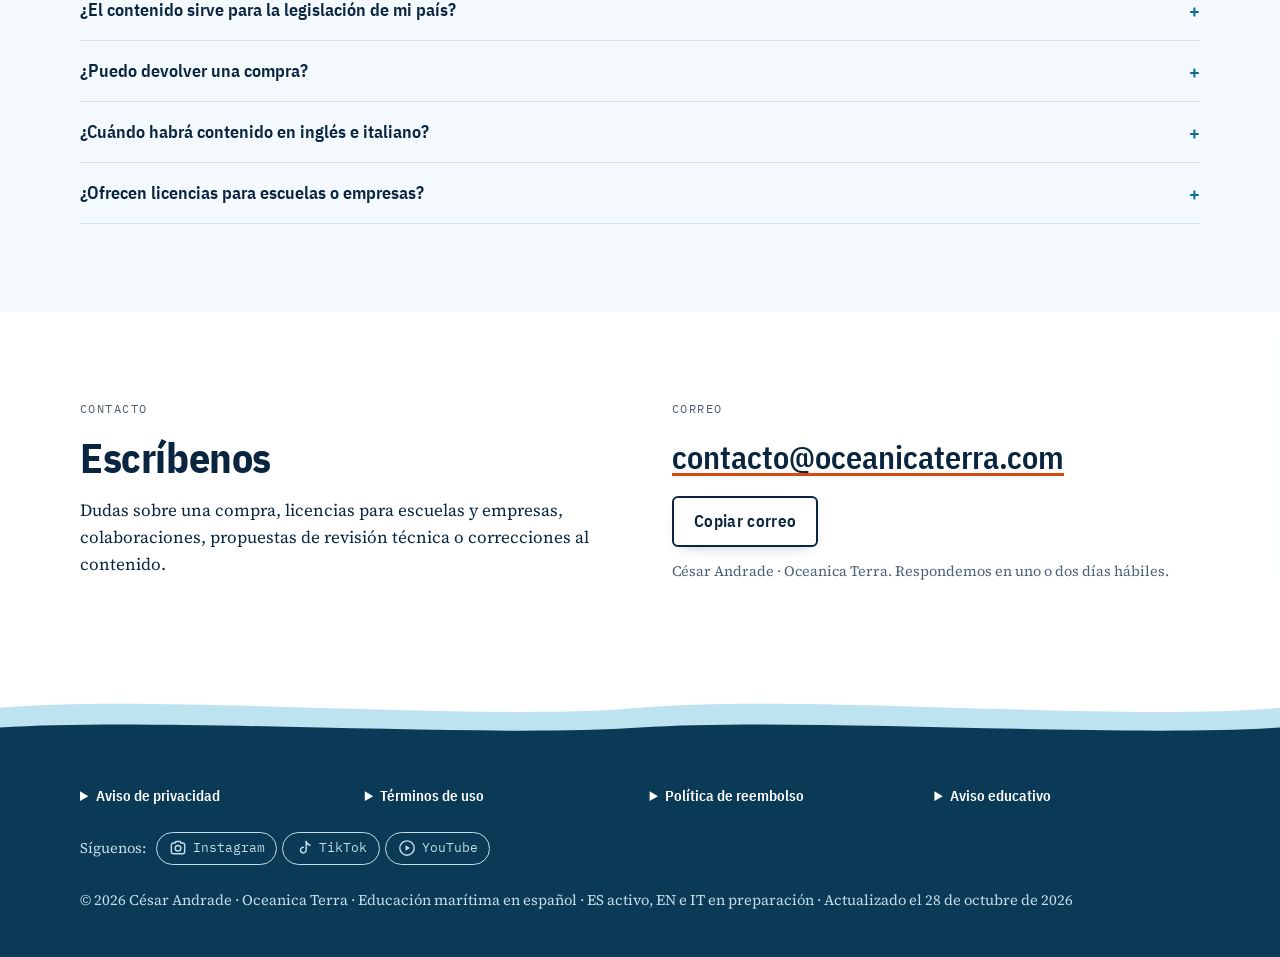
==== commit 368ca30a: "Tienda: kit de documentación publicado de nuevo (payhip.com/b/7QlSX), USD 12 Co-Authored-By: Claude " ====
--- a/index.html
+++ b/index.html
@@ -911,14 +911,14 @@
         </article>
         <article class="prod" id="producto-kit">
           <div class="pcover "><span>KIT DOCUMENTAL</span><b>Documentación del buque en puerto</b><small>César Andrade · Oceanica Terra</small></div>
-          <span class="chip soon js-chip" data-product="kit">Muy pronto</span>
+          <span class="chip on js-chip" data-product="kit">Disponible</span>
           <h3>Kit de documentación del buque en puerto</h3>
           <p>Modelos comentados campo por campo de NOR, hoja de hechos (SOF), recibo del piloto y conocimiento de embarque.</p>
           <ul class="ticks"><li>Caso completo Veracruz–Valencia</li><li>Errores que cuestan dinero</li><li>Lista de comprobación</li></ul>
           <span class="fmt">PDF · 11 páginas · edición 1.0</span>
           <div class="prod-buy">
-            <div class="price"><span class="js-price" data-product="kit">USD 15</span></div>
-            <a class="btn btn-primary js-buy" data-product="kit" aria-disabled="true">Muy pronto</a>
+            <div class="price"><span class="js-price" data-product="kit">USD 12</span></div>
+            <a class="btn btn-primary js-buy" data-product="kit" href="https://payhip.com/b/7QlSX" target="_blank" rel="noopener">Comprar</a>
           </div>
         </article>
       </div>
@@ -1152,7 +1152,7 @@
   libro:       { url: "https://payhip.com/b/YE7Hb", price: "USD 12" },
   pack:        { url: "https://payhip.com/b/NTtVB", price: "USD 17" },
   calculadora: { url: "https://payhip.com/b/KyExq", price: "USD 9" },
-  kit:         { url: "", price: "USD 15" }
+  kit:         { url: "https://payhip.com/b/7QlSX", price: "USD 12" }
 };
 const BUY_URL = PRODUCTS.libro.url;     // compatibilidad con botones antiguos
 const PRICE_LABEL = PRODUCTS.libro.price;
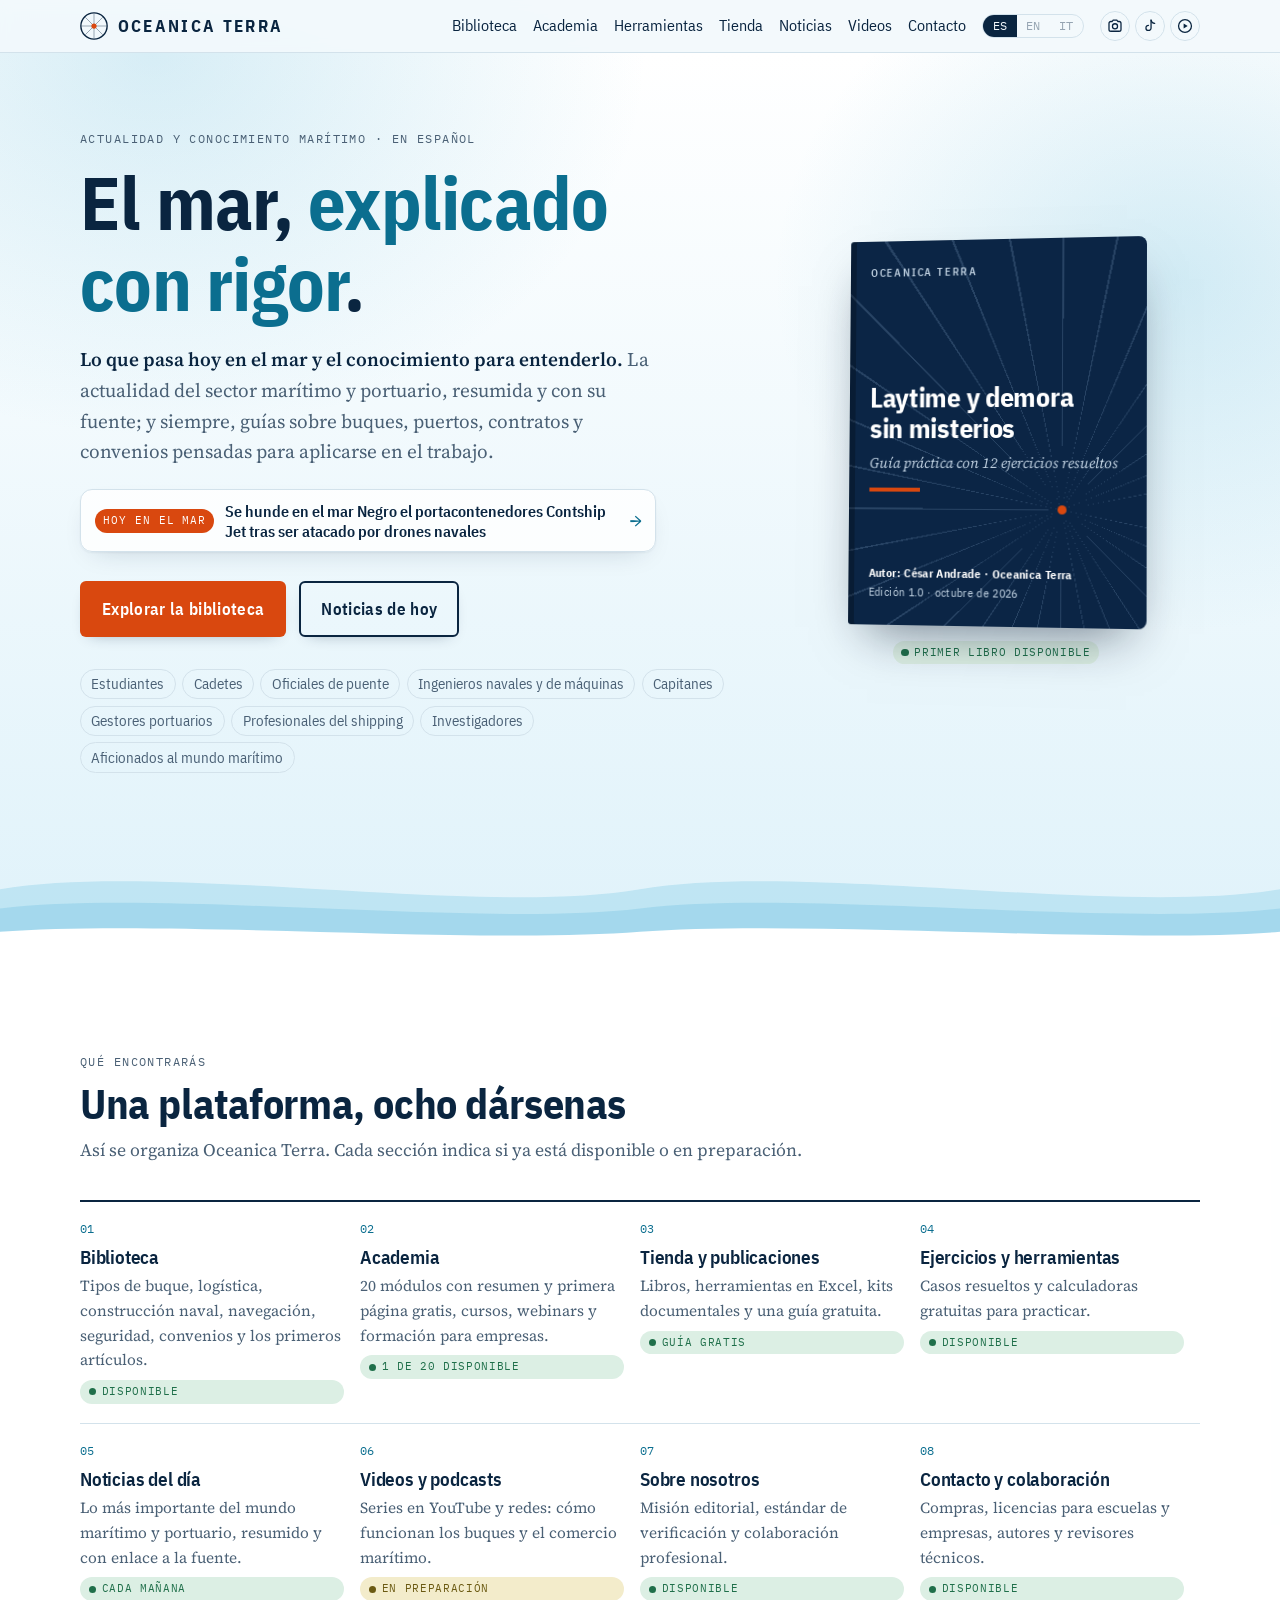
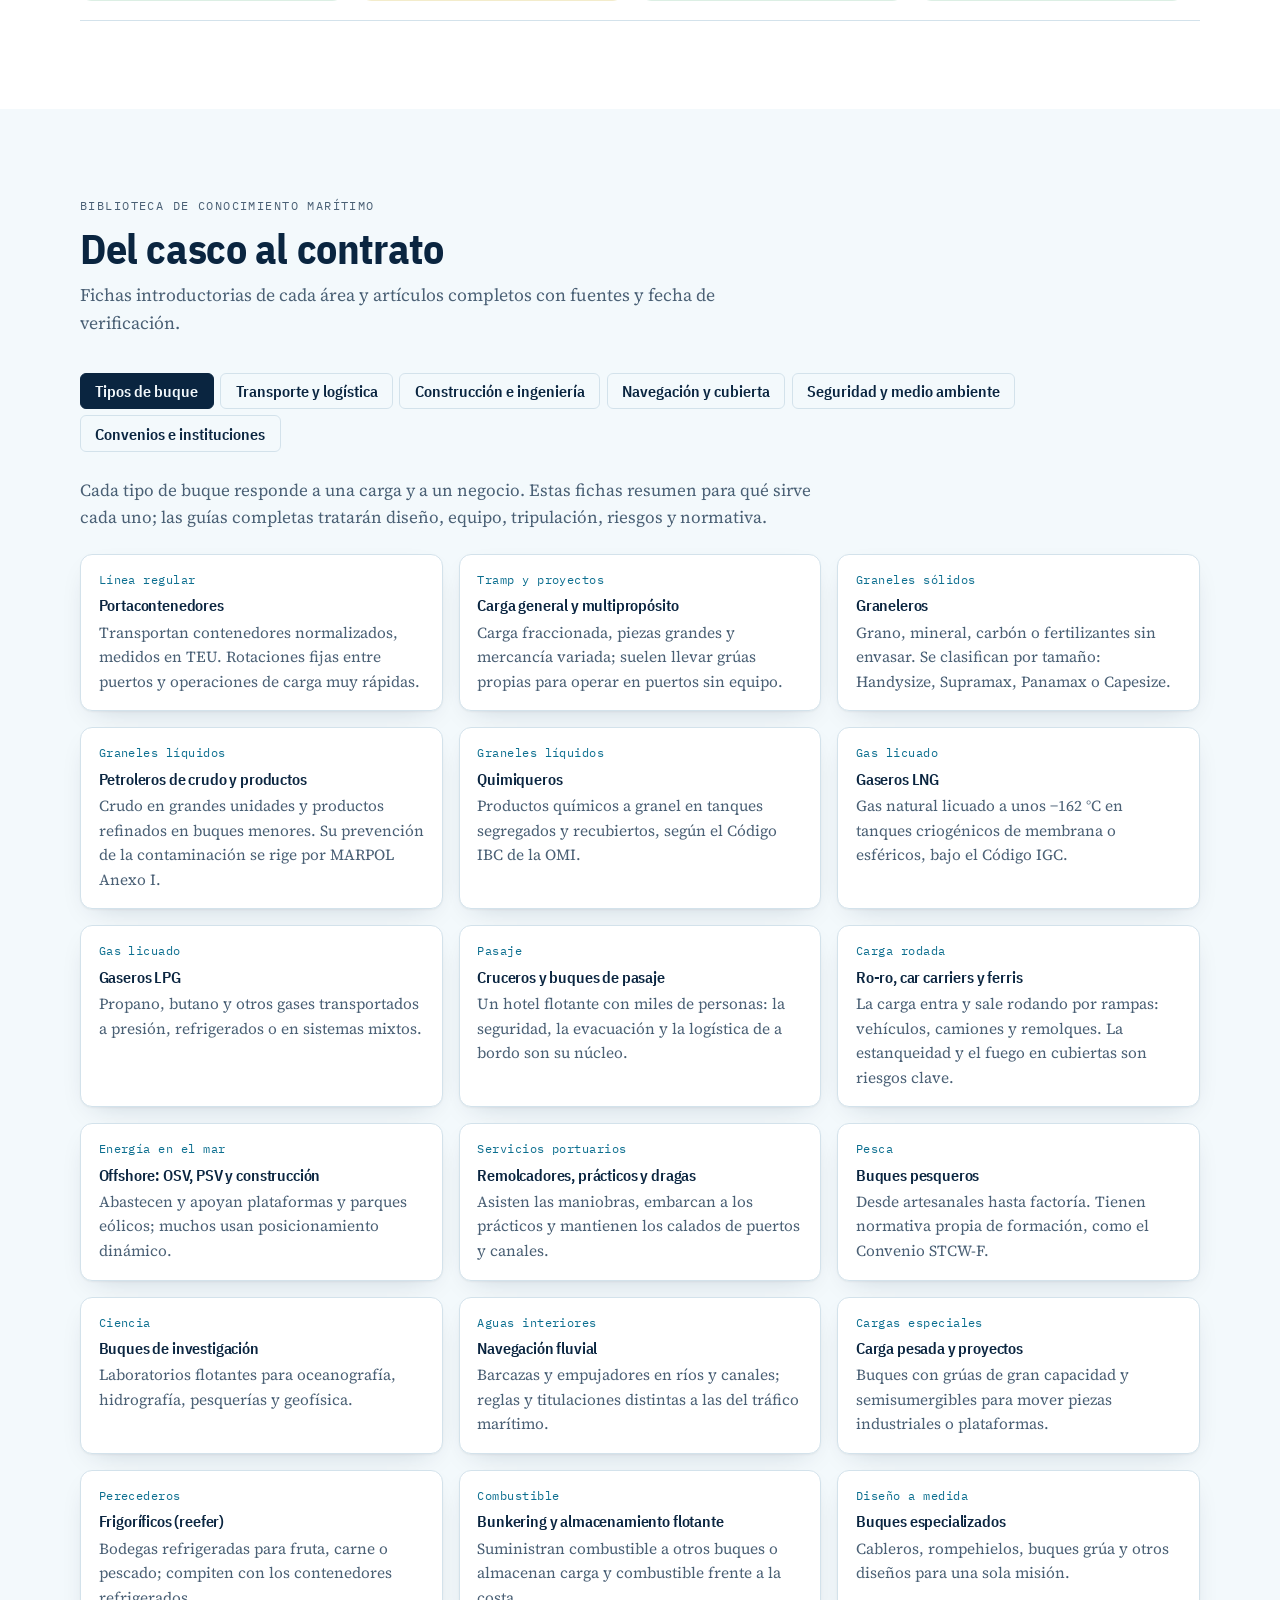
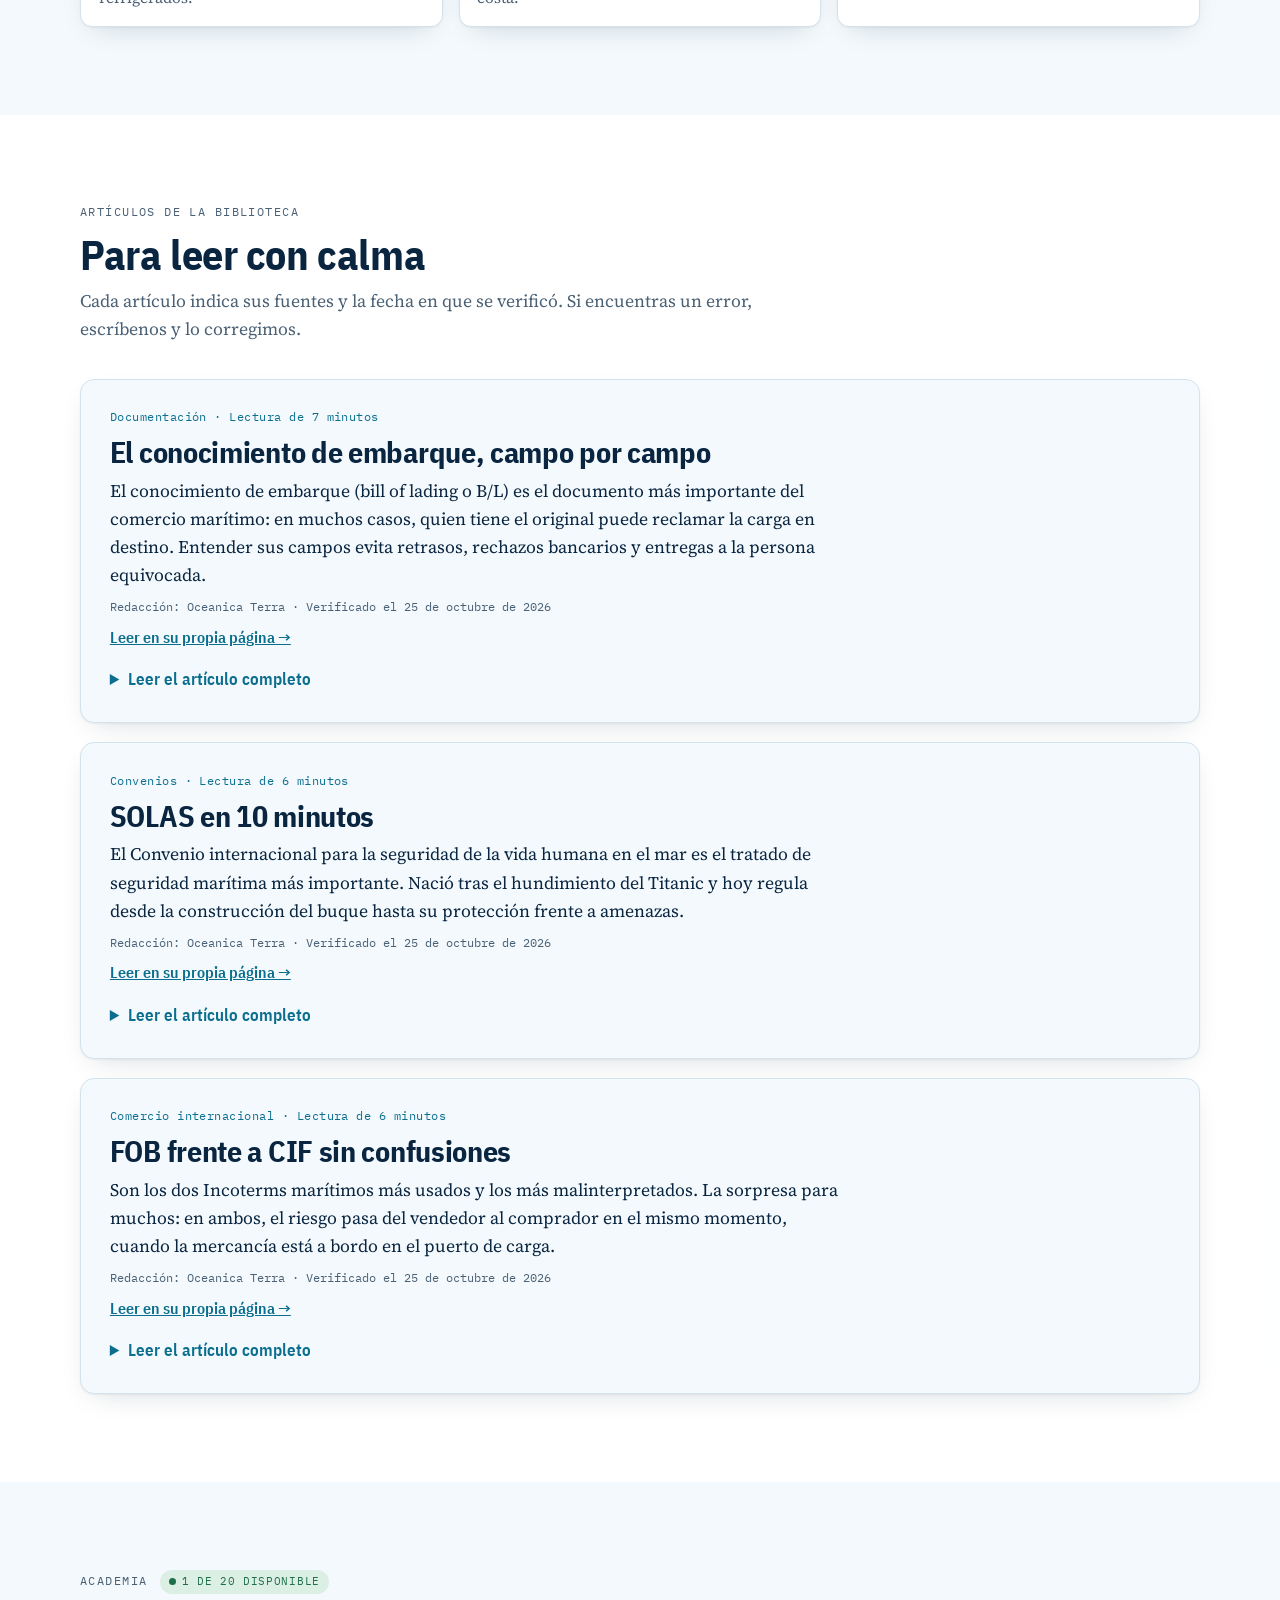
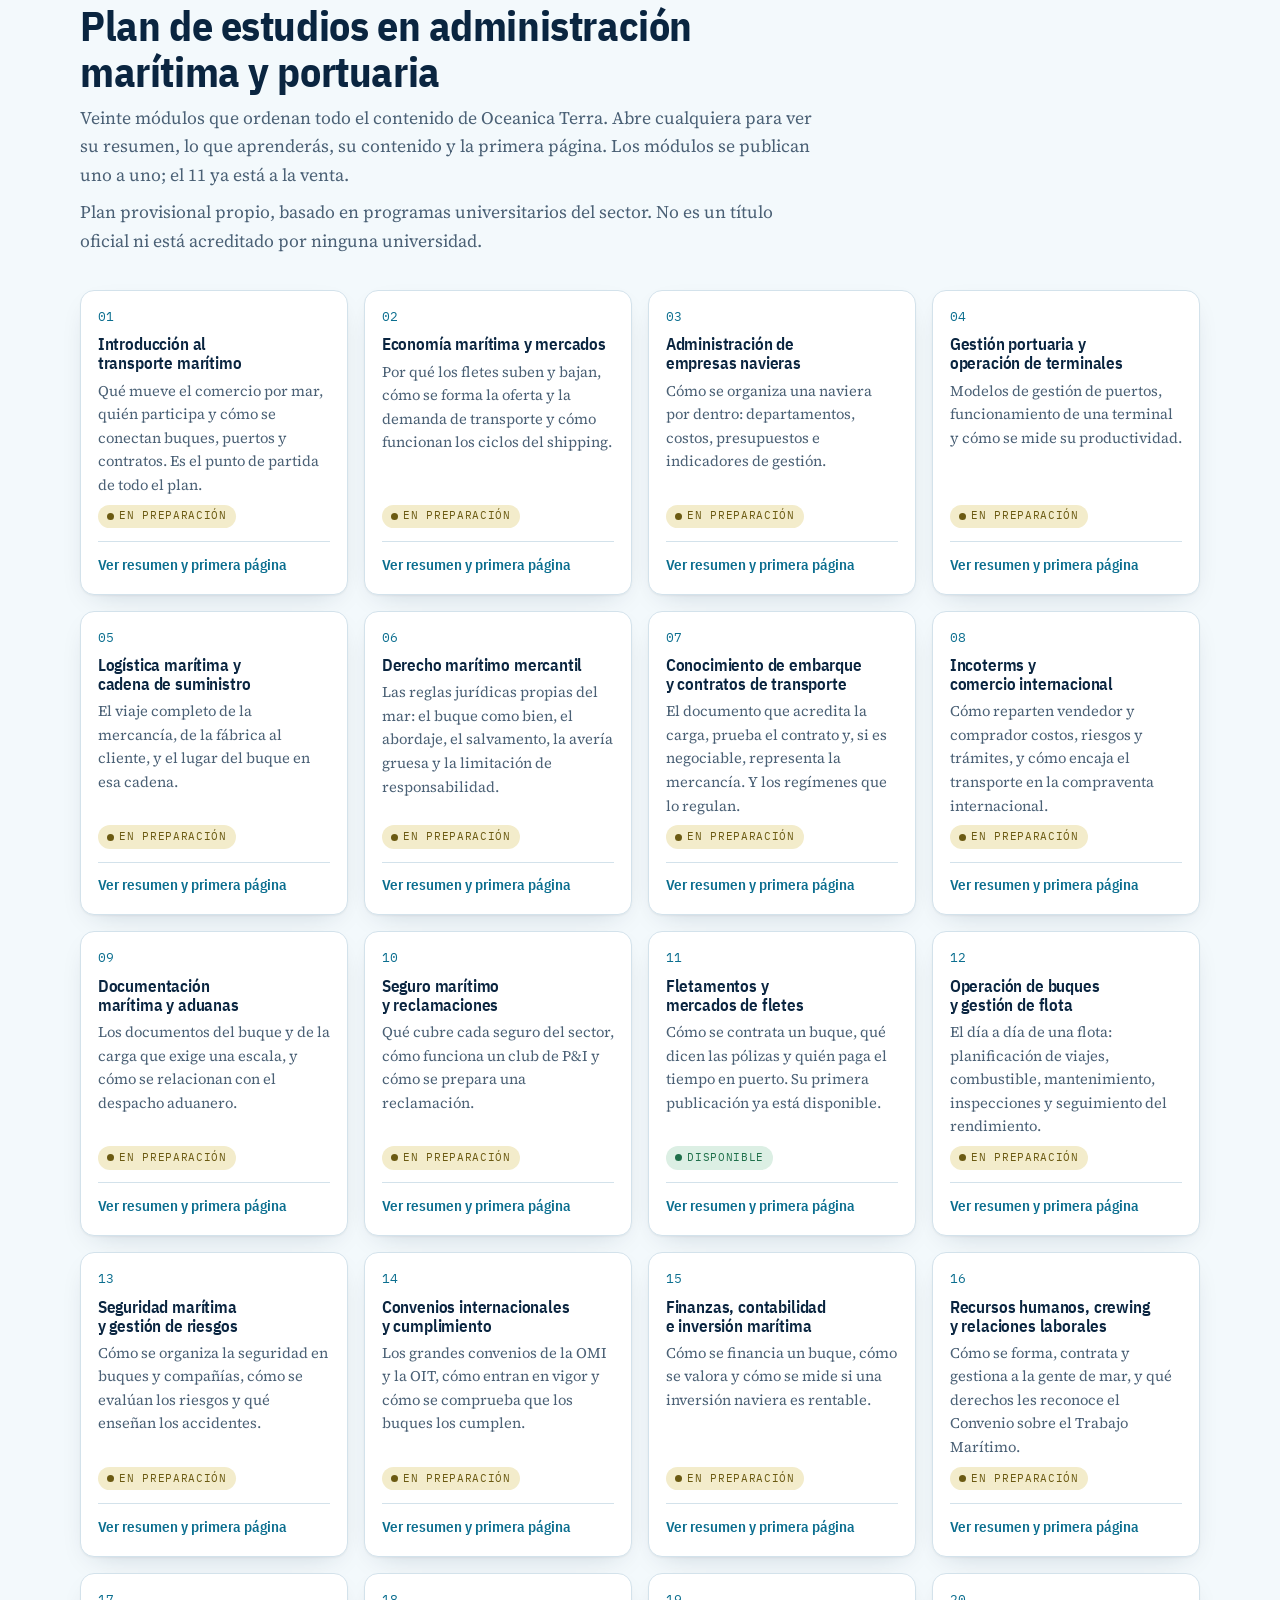
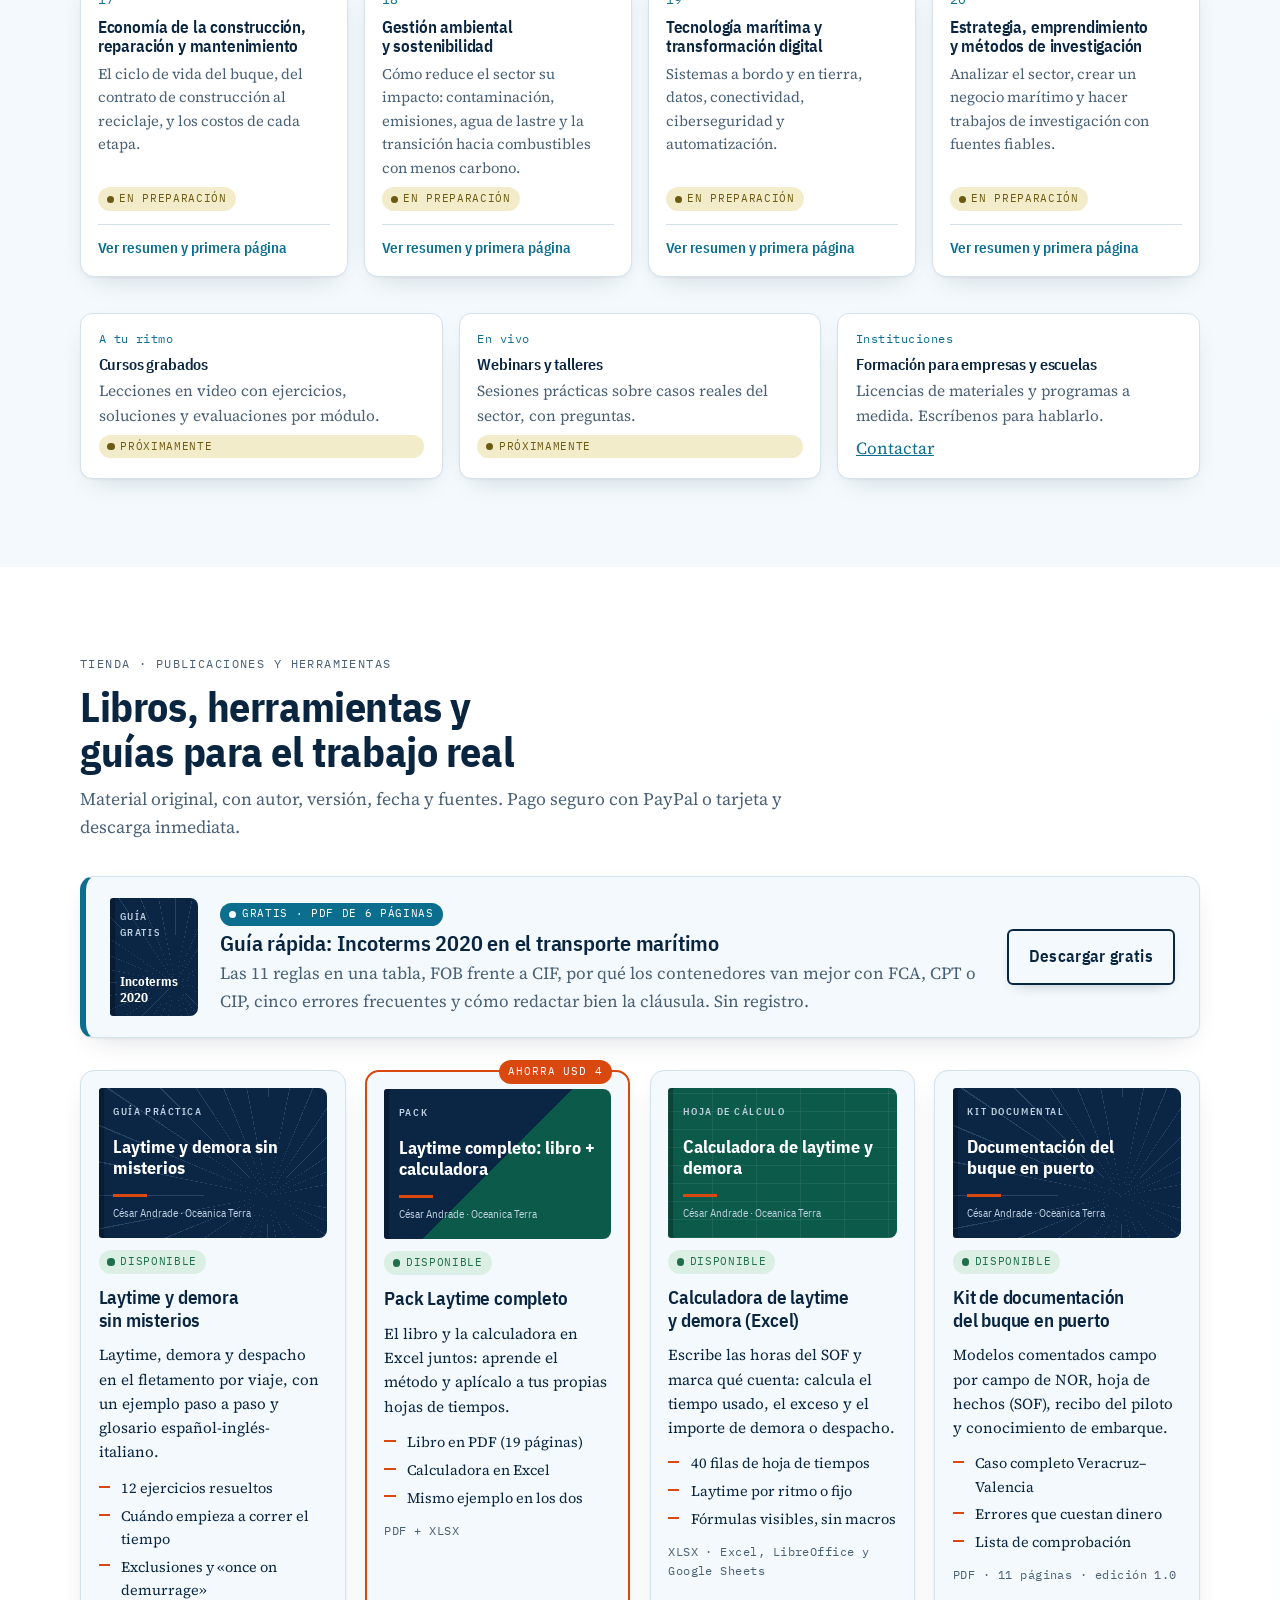
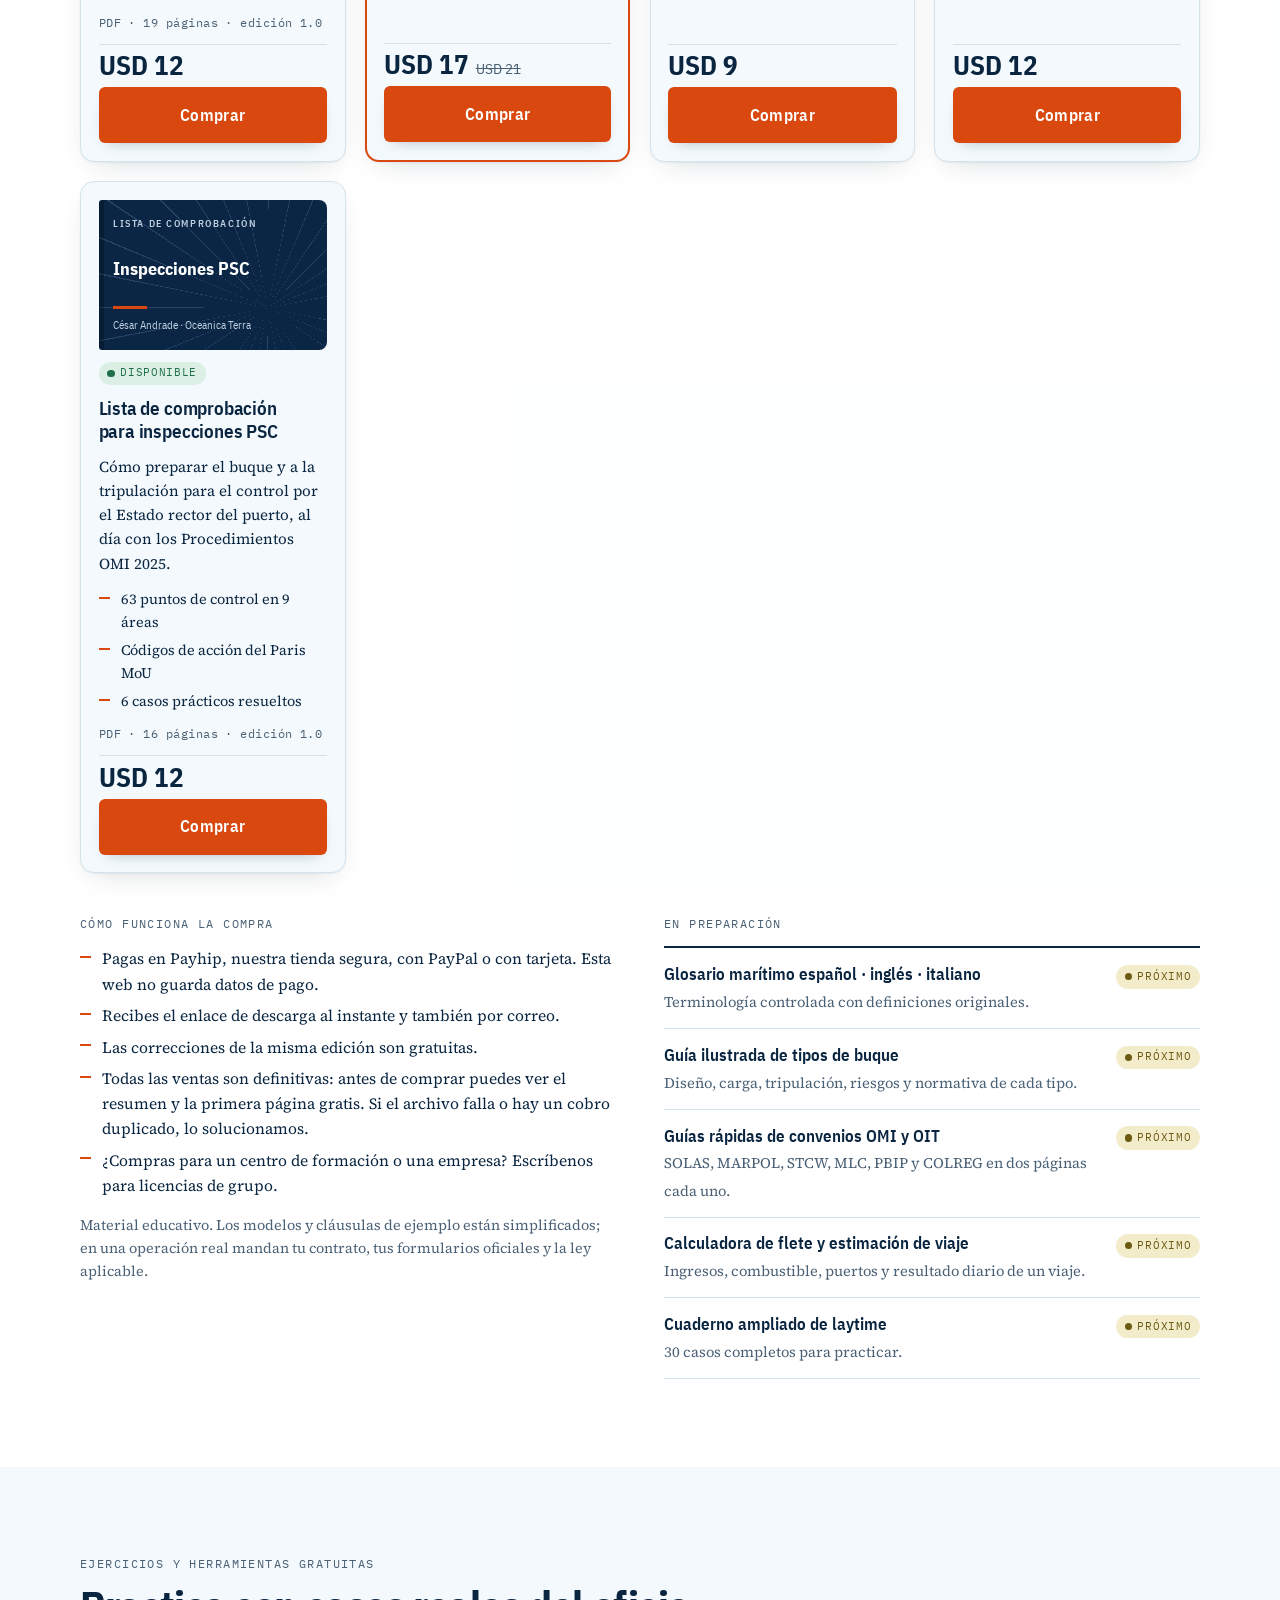
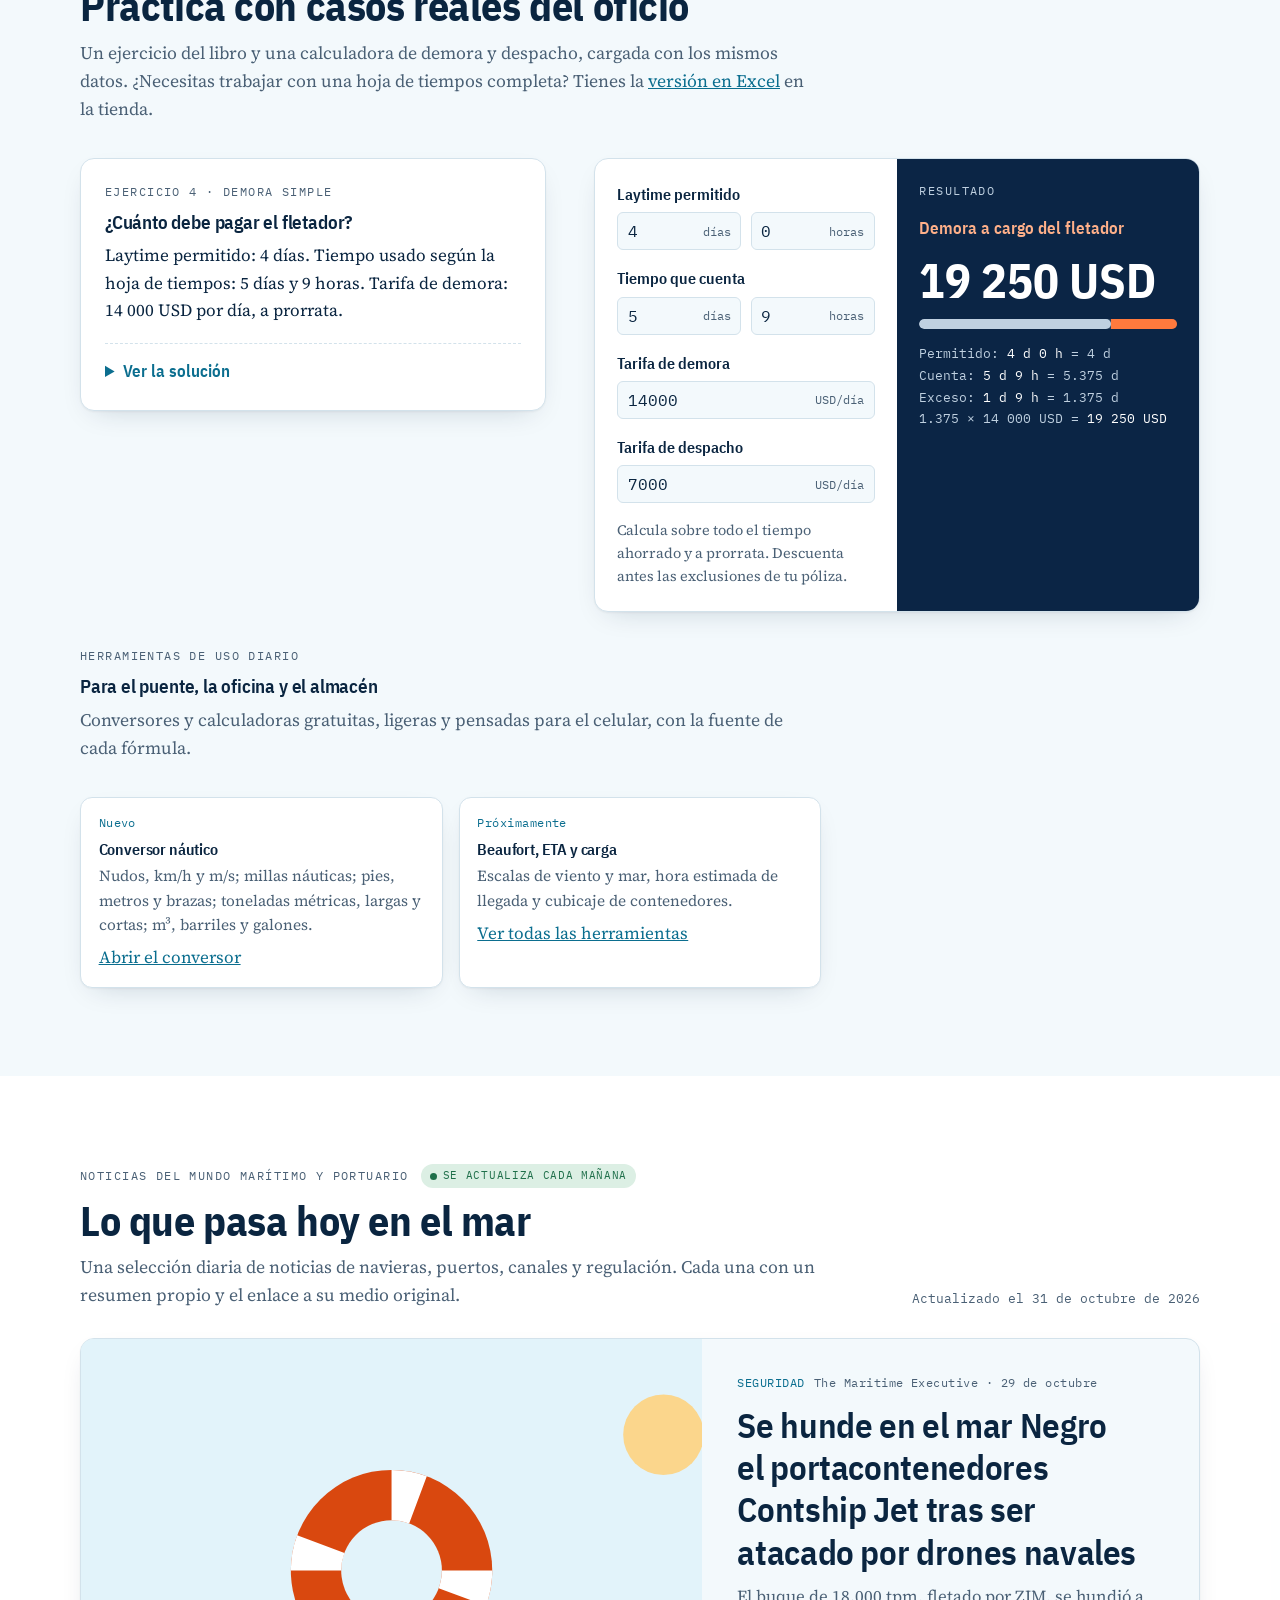
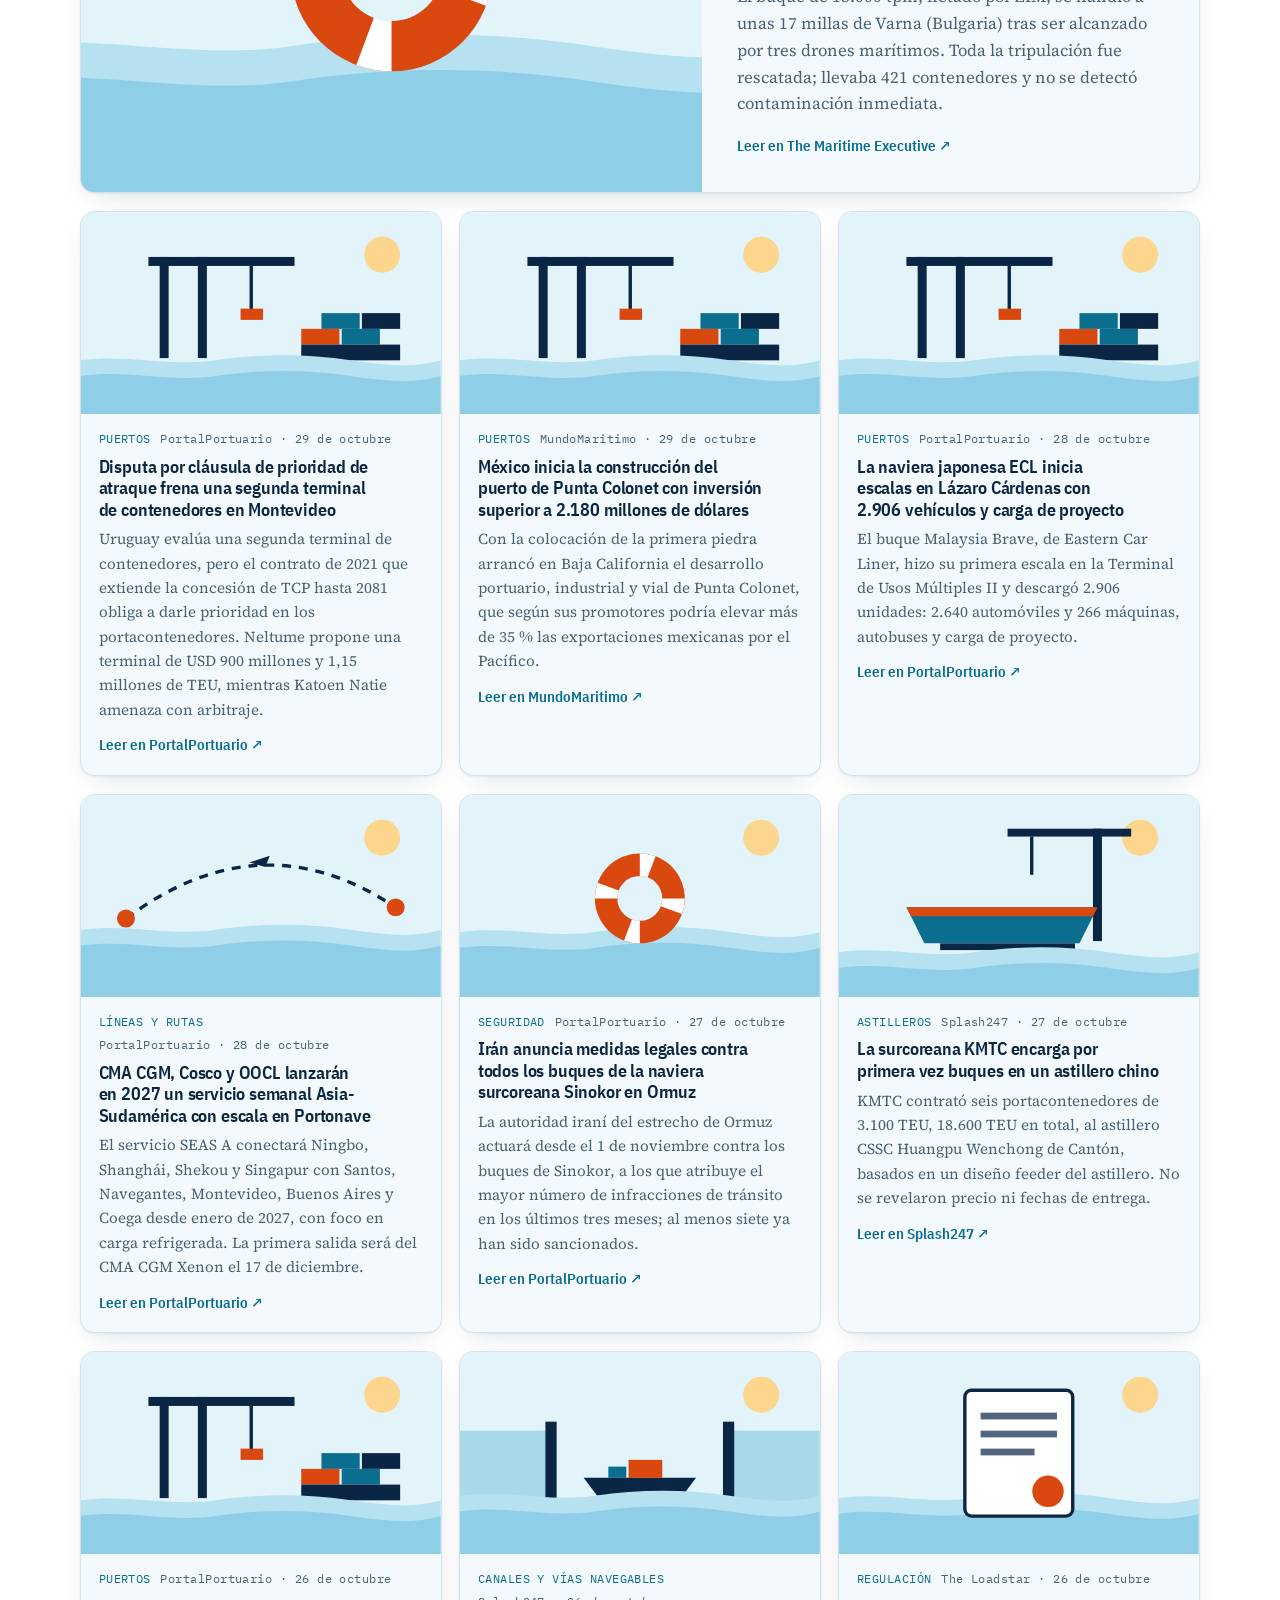
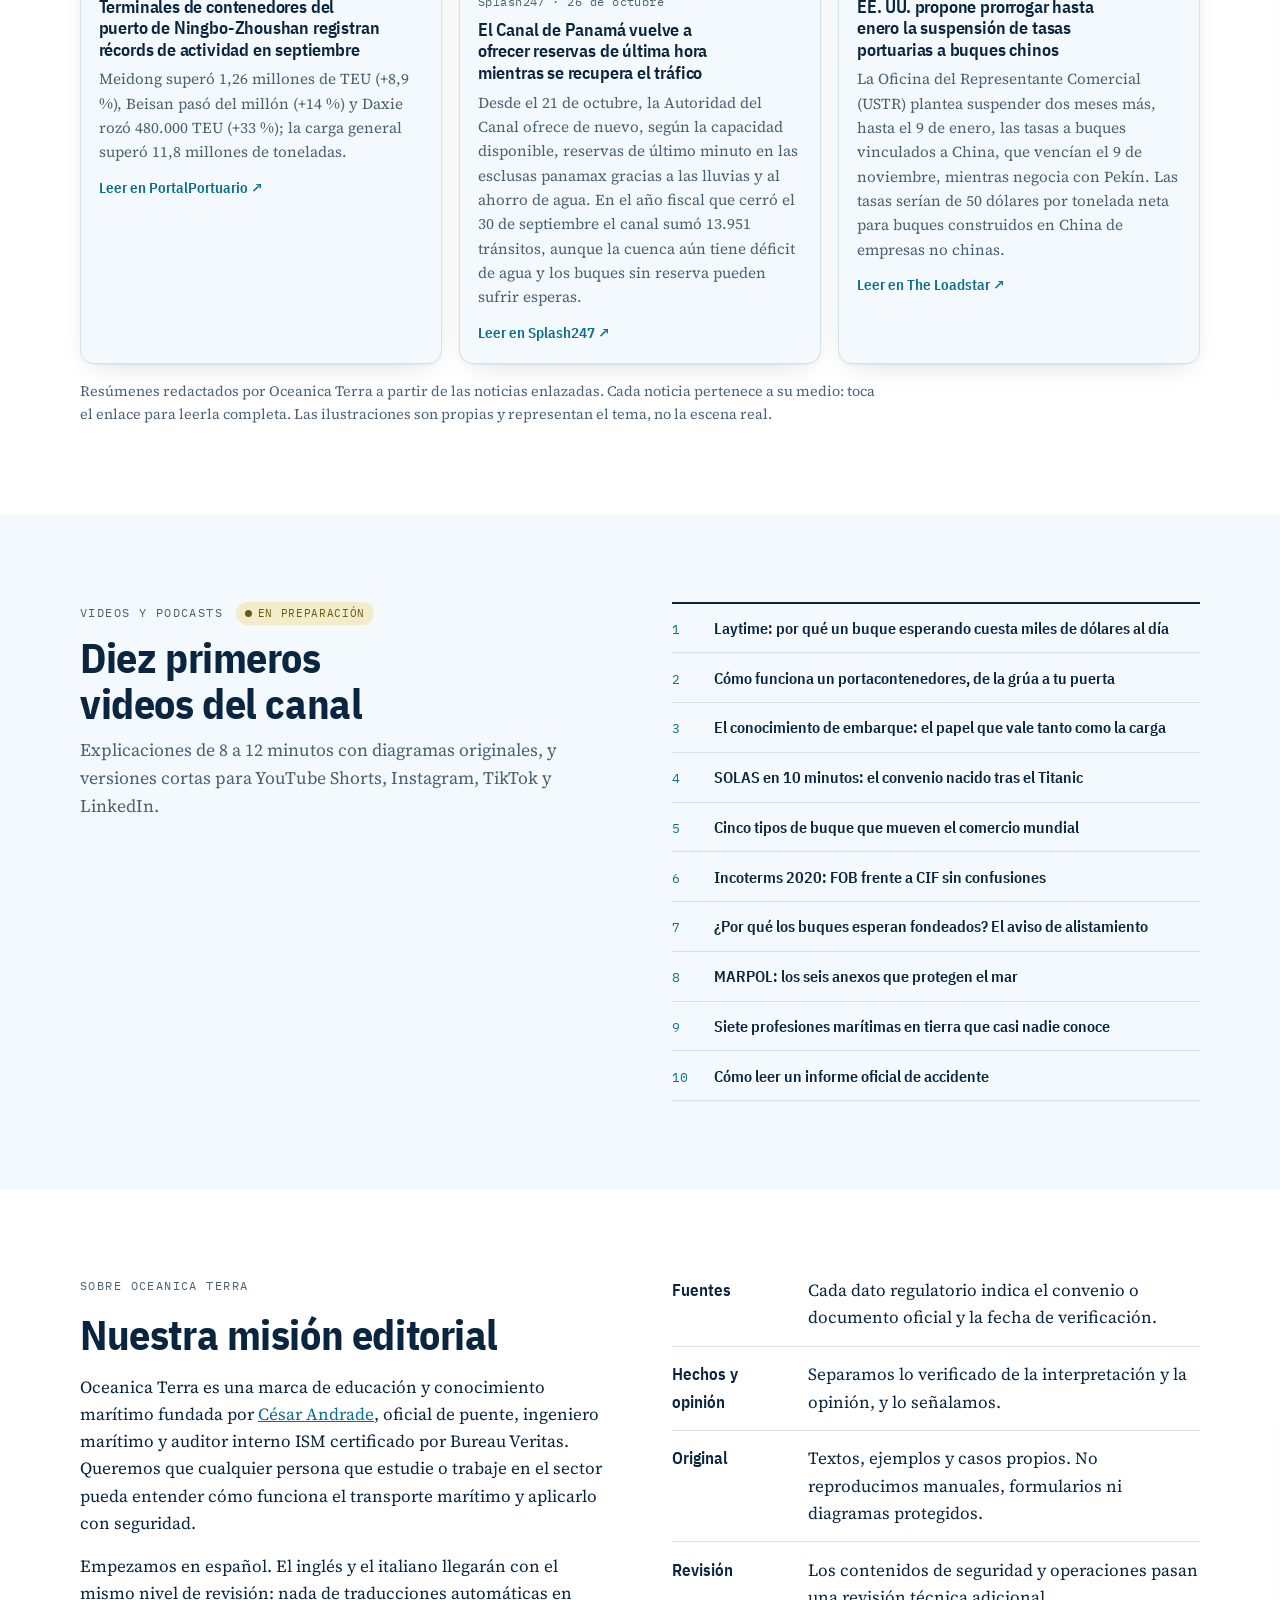
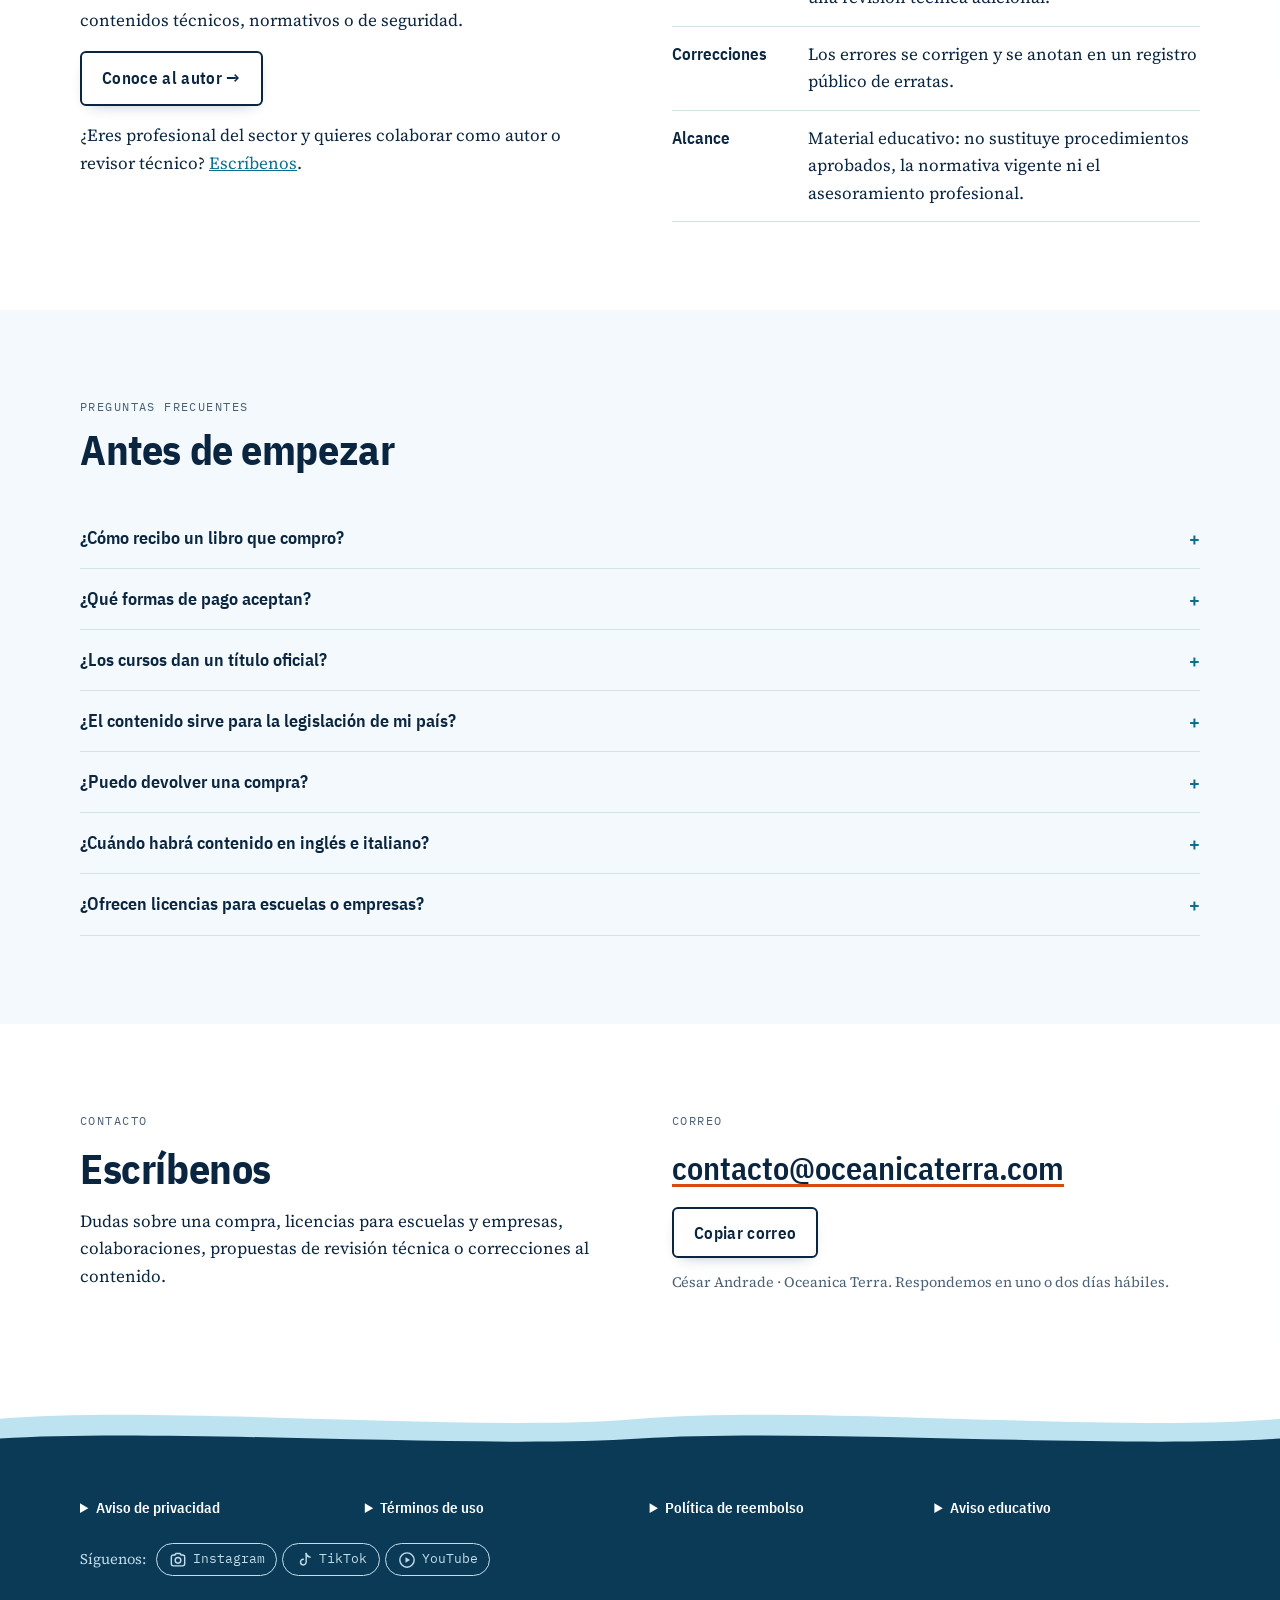
==== commit 2c977d8c: "Tienda: nuevo producto «Lista de comprobación para inspecciones PSC» (payhip.com/b/1UEuJ), USD 12 Co" ====
--- a/index.html
+++ b/index.html
@@ -921,6 +921,18 @@
             <a class="btn btn-primary js-buy" data-product="kit" href="https://payhip.com/b/7QlSX" target="_blank" rel="noopener">Comprar</a>
           </div>
         </article>
+        <article class="prod" id="producto-psc">
+          <div class="pcover "><span>LISTA DE COMPROBACIÓN</span><b>Inspecciones PSC</b><small>César Andrade · Oceanica Terra</small></div>
+          <span class="chip on js-chip" data-product="psc">Disponible</span>
+          <h3>Lista de comprobación para inspecciones PSC</h3>
+          <p>Cómo preparar el buque y a la tripulación para el control por el Estado rector del puerto, al día con los Procedimientos OMI 2025.</p>
+          <ul class="ticks"><li>63 puntos de control en 9 áreas</li><li>Códigos de acción del Paris MoU</li><li>6 casos prácticos resueltos</li></ul>
+          <span class="fmt">PDF · 16 páginas · edición 1.0</span>
+          <div class="prod-buy">
+            <div class="price"><span class="js-price" data-product="psc">USD 12</span></div>
+            <a class="btn btn-primary js-buy" data-product="psc" href="https://payhip.com/b/1UEuJ" target="_blank" rel="noopener">Comprar</a>
+          </div>
+        </article>
       </div>
 
       <div class="shop-foot">
@@ -1152,7 +1164,8 @@
   libro:       { url: "https://payhip.com/b/YE7Hb", price: "USD 12" },
   pack:        { url: "https://payhip.com/b/NTtVB", price: "USD 17" },
   calculadora: { url: "https://payhip.com/b/KyExq", price: "USD 9" },
-  kit:         { url: "https://payhip.com/b/7QlSX", price: "USD 12" }
+  kit:         { url: "https://payhip.com/b/7QlSX", price: "USD 12" },
+  psc:         { url: "https://payhip.com/b/1UEuJ", price: "USD 12" }
 };
 const BUY_URL = PRODUCTS.libro.url;     // compatibilidad con botones antiguos
 const PRICE_LABEL = PRODUCTS.libro.price;
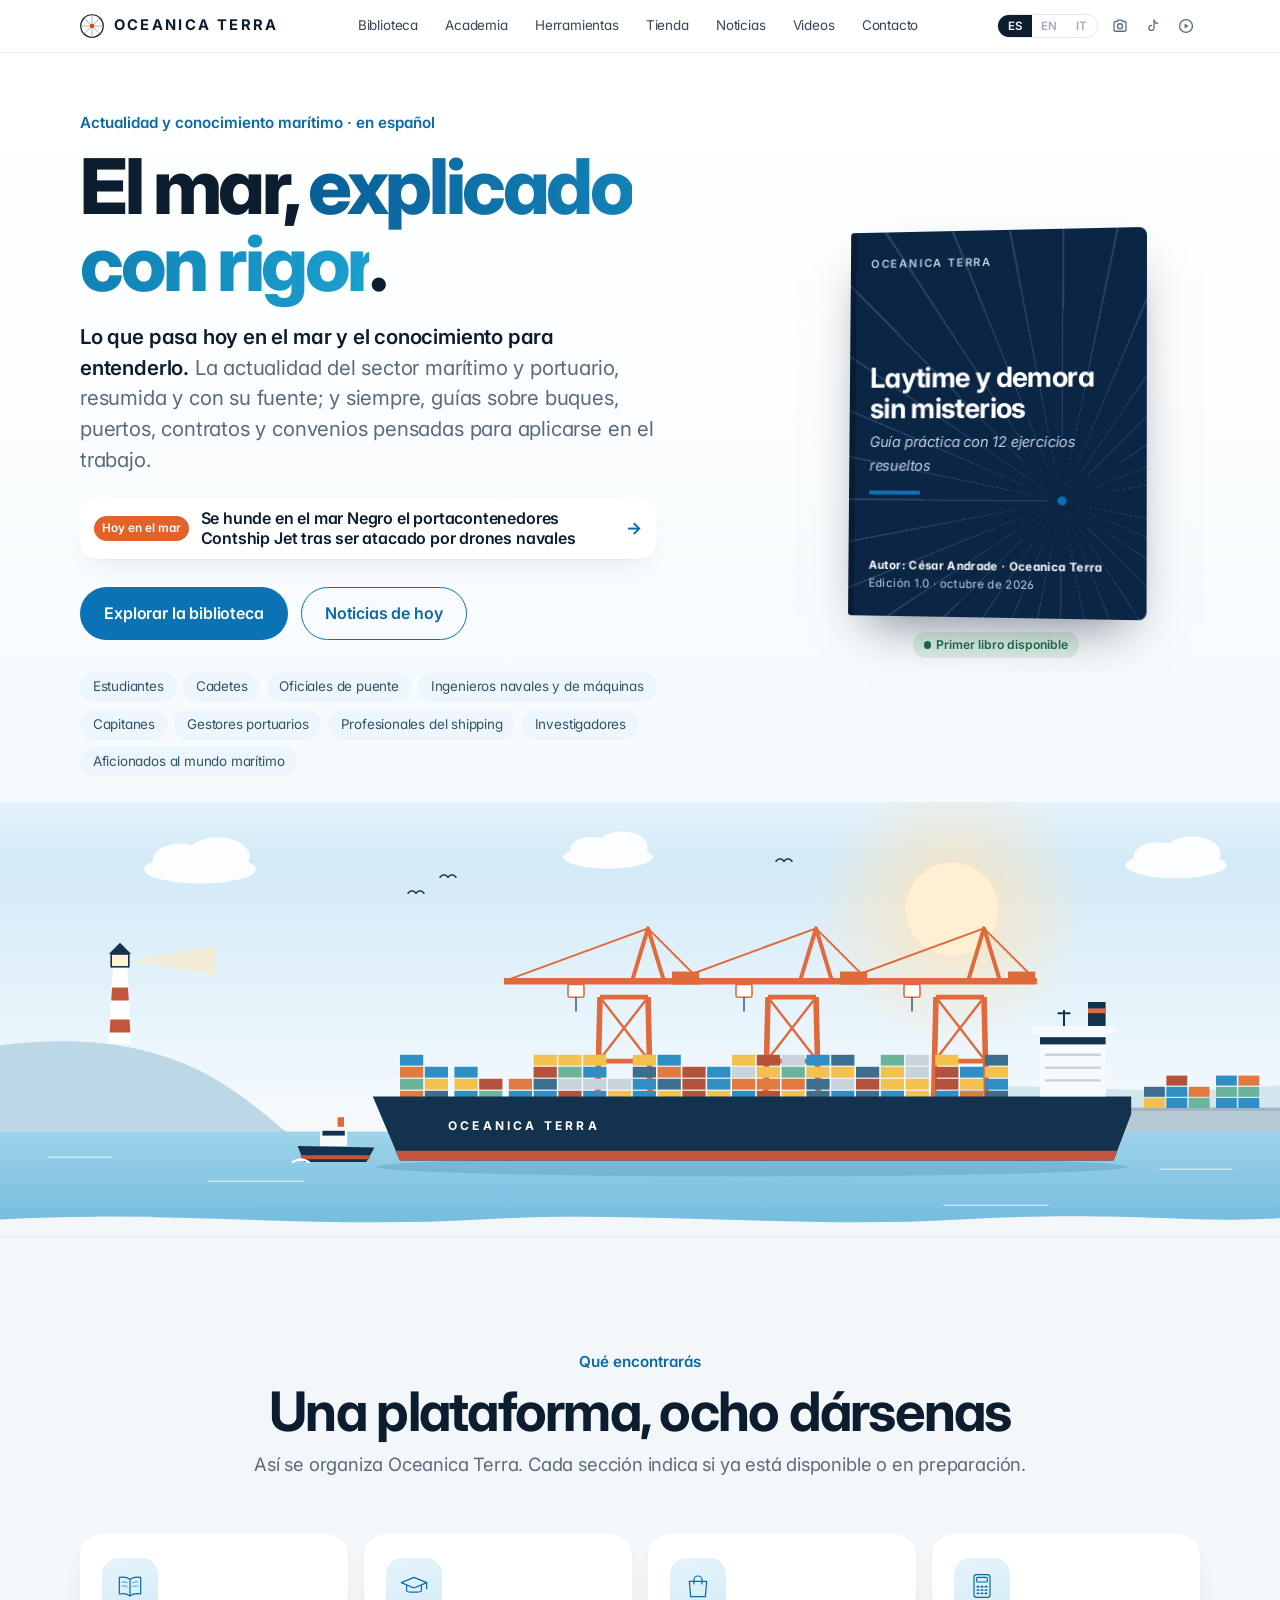
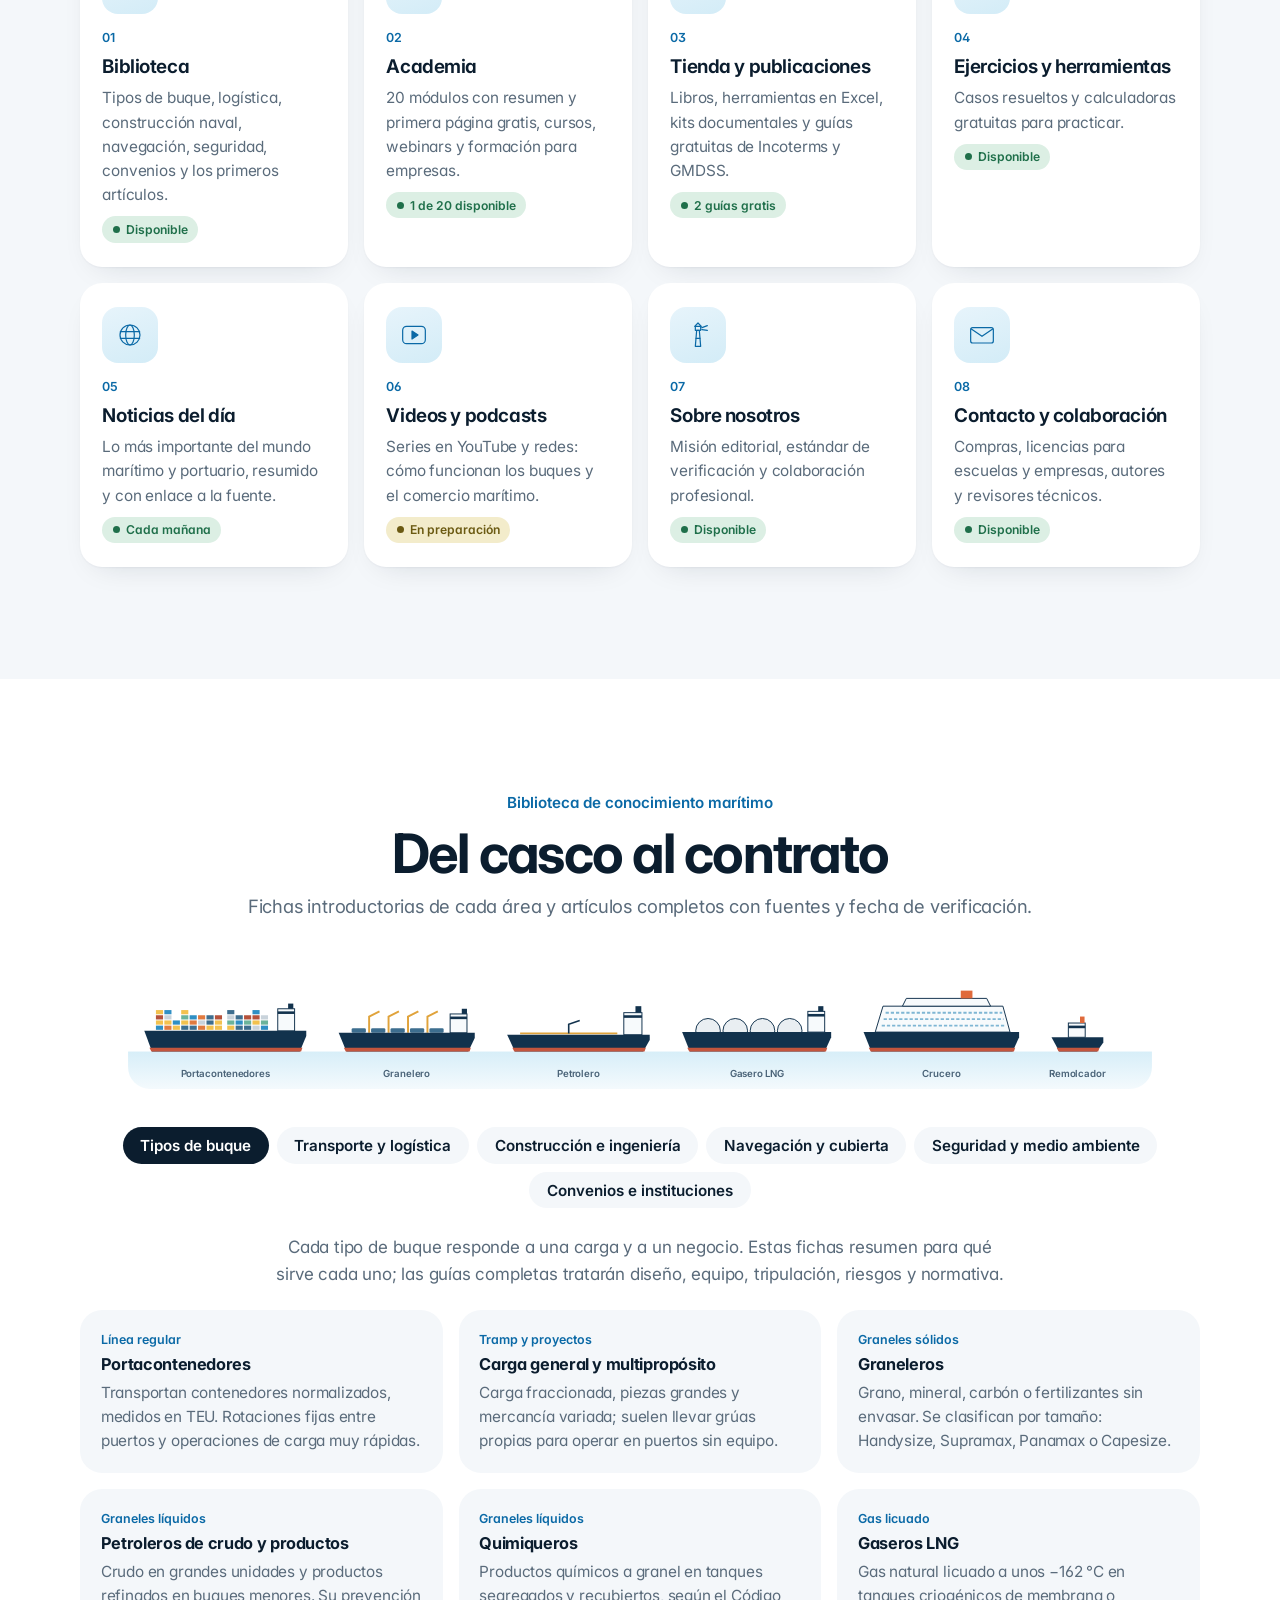
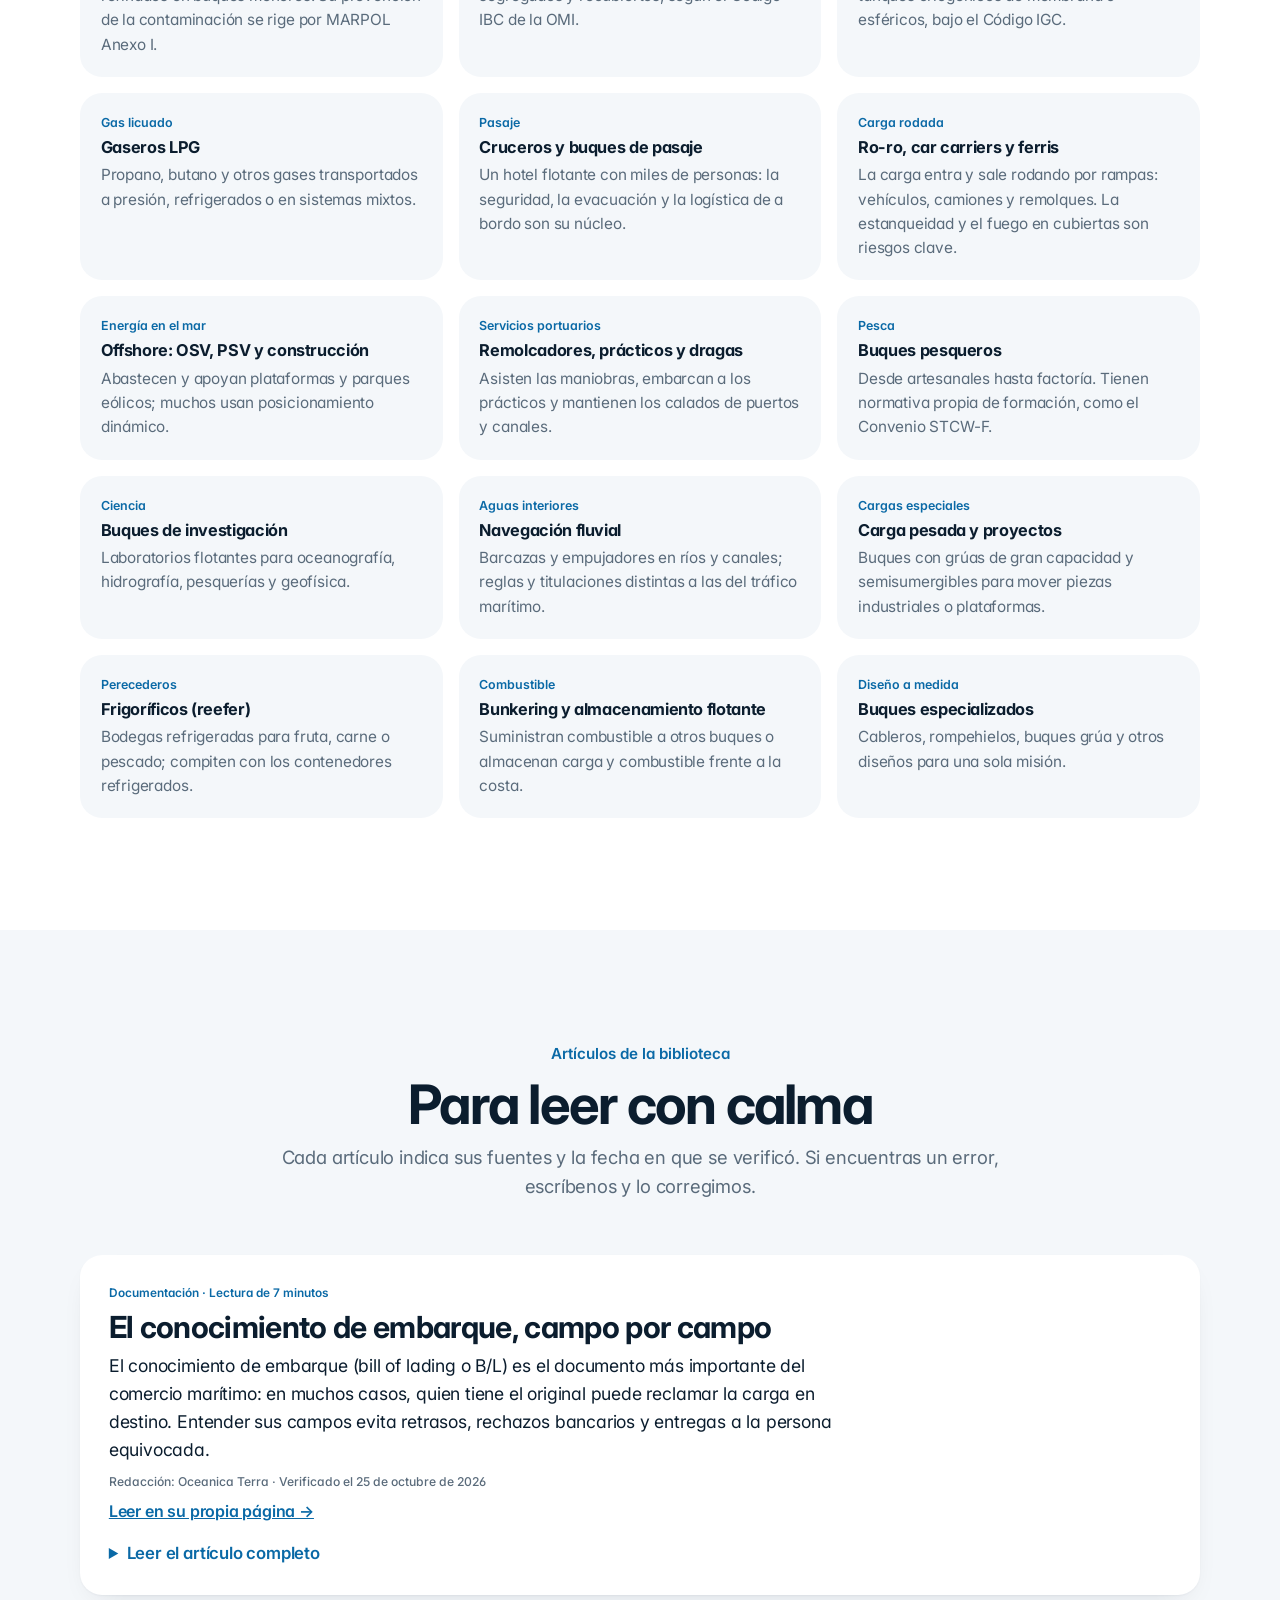
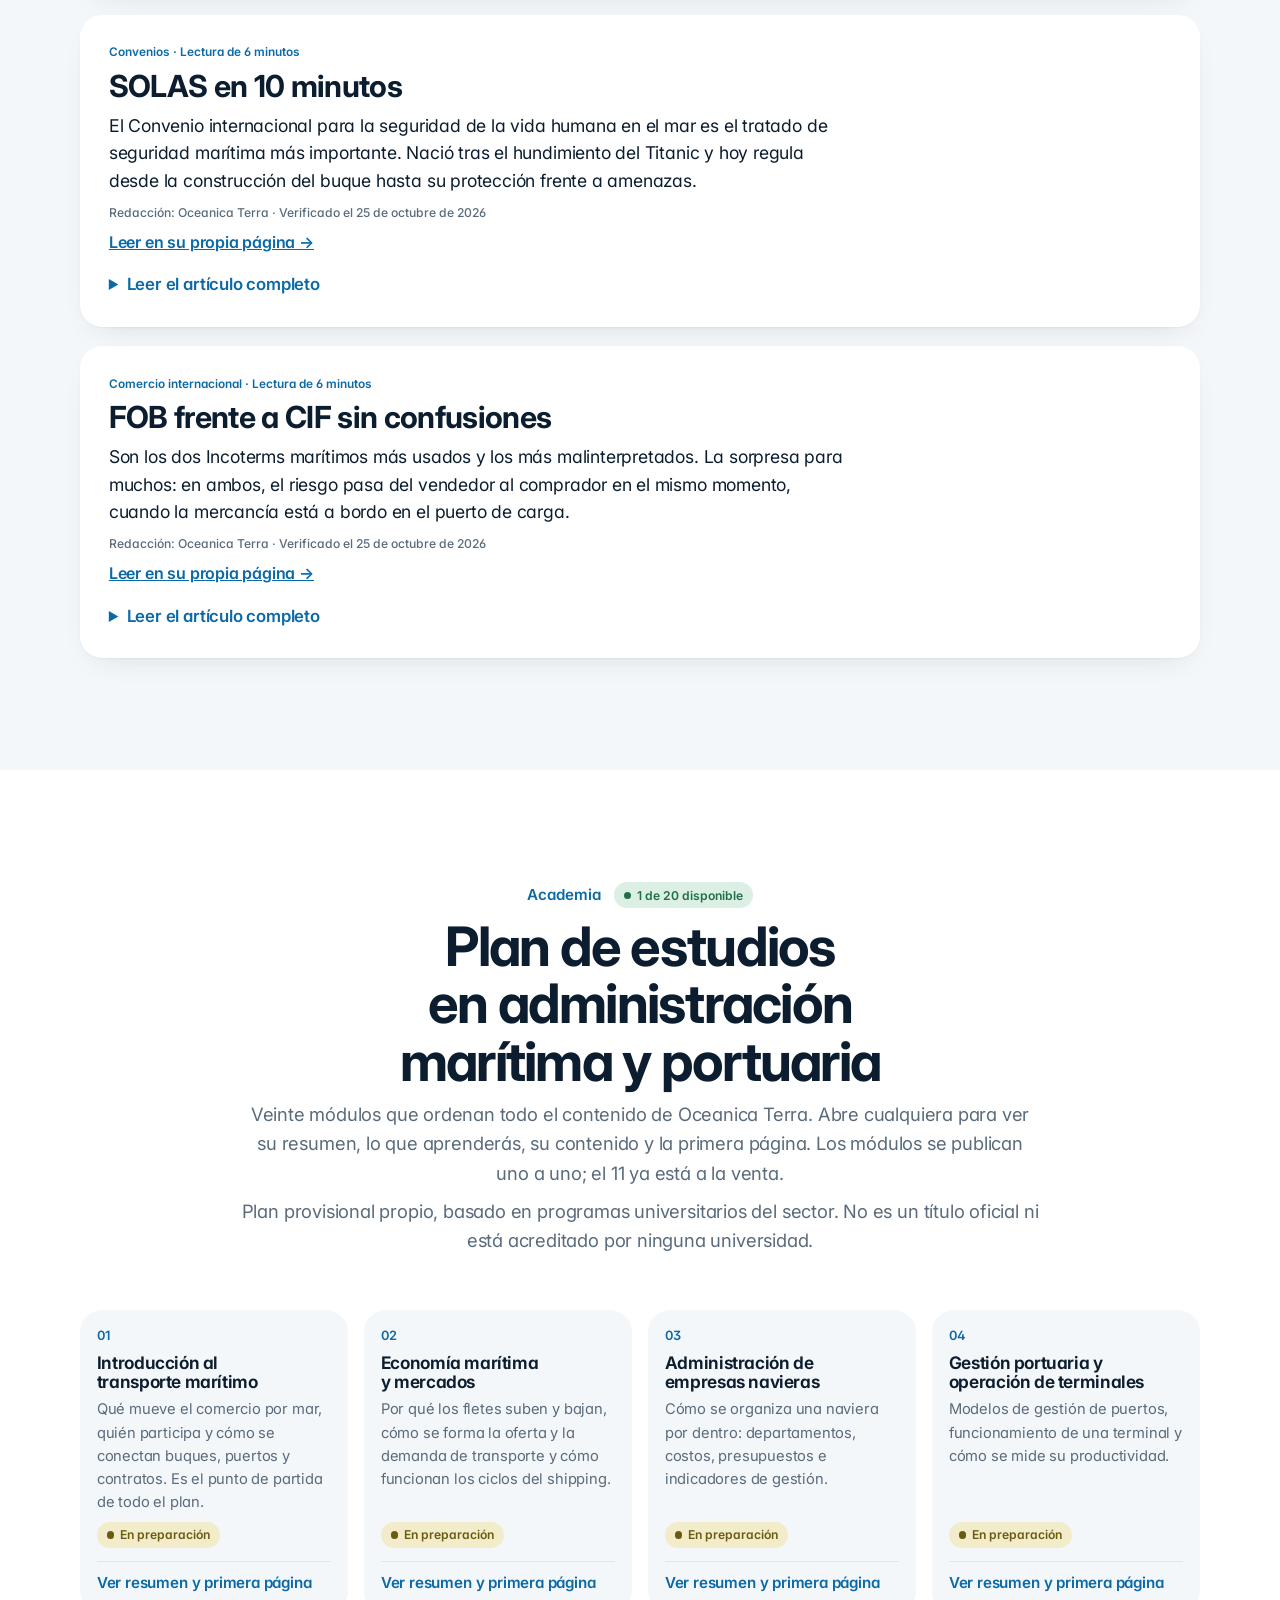
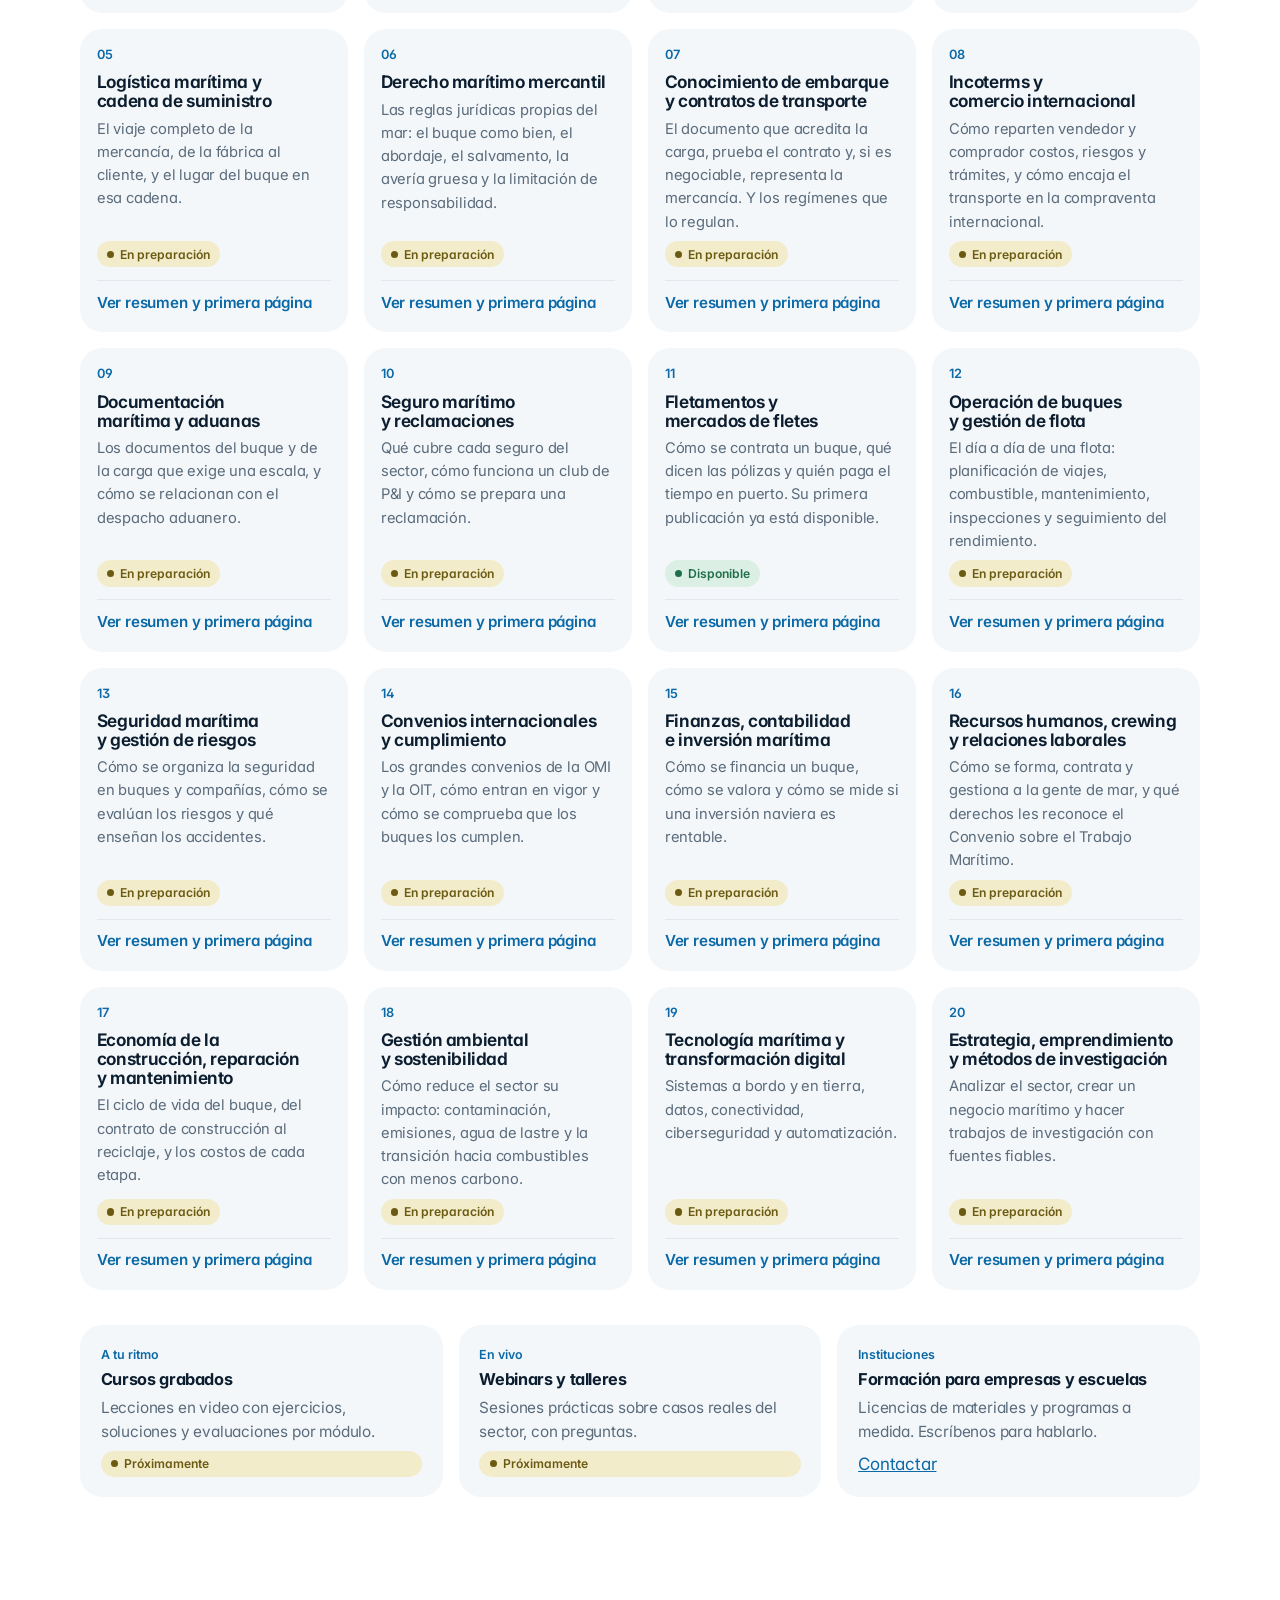
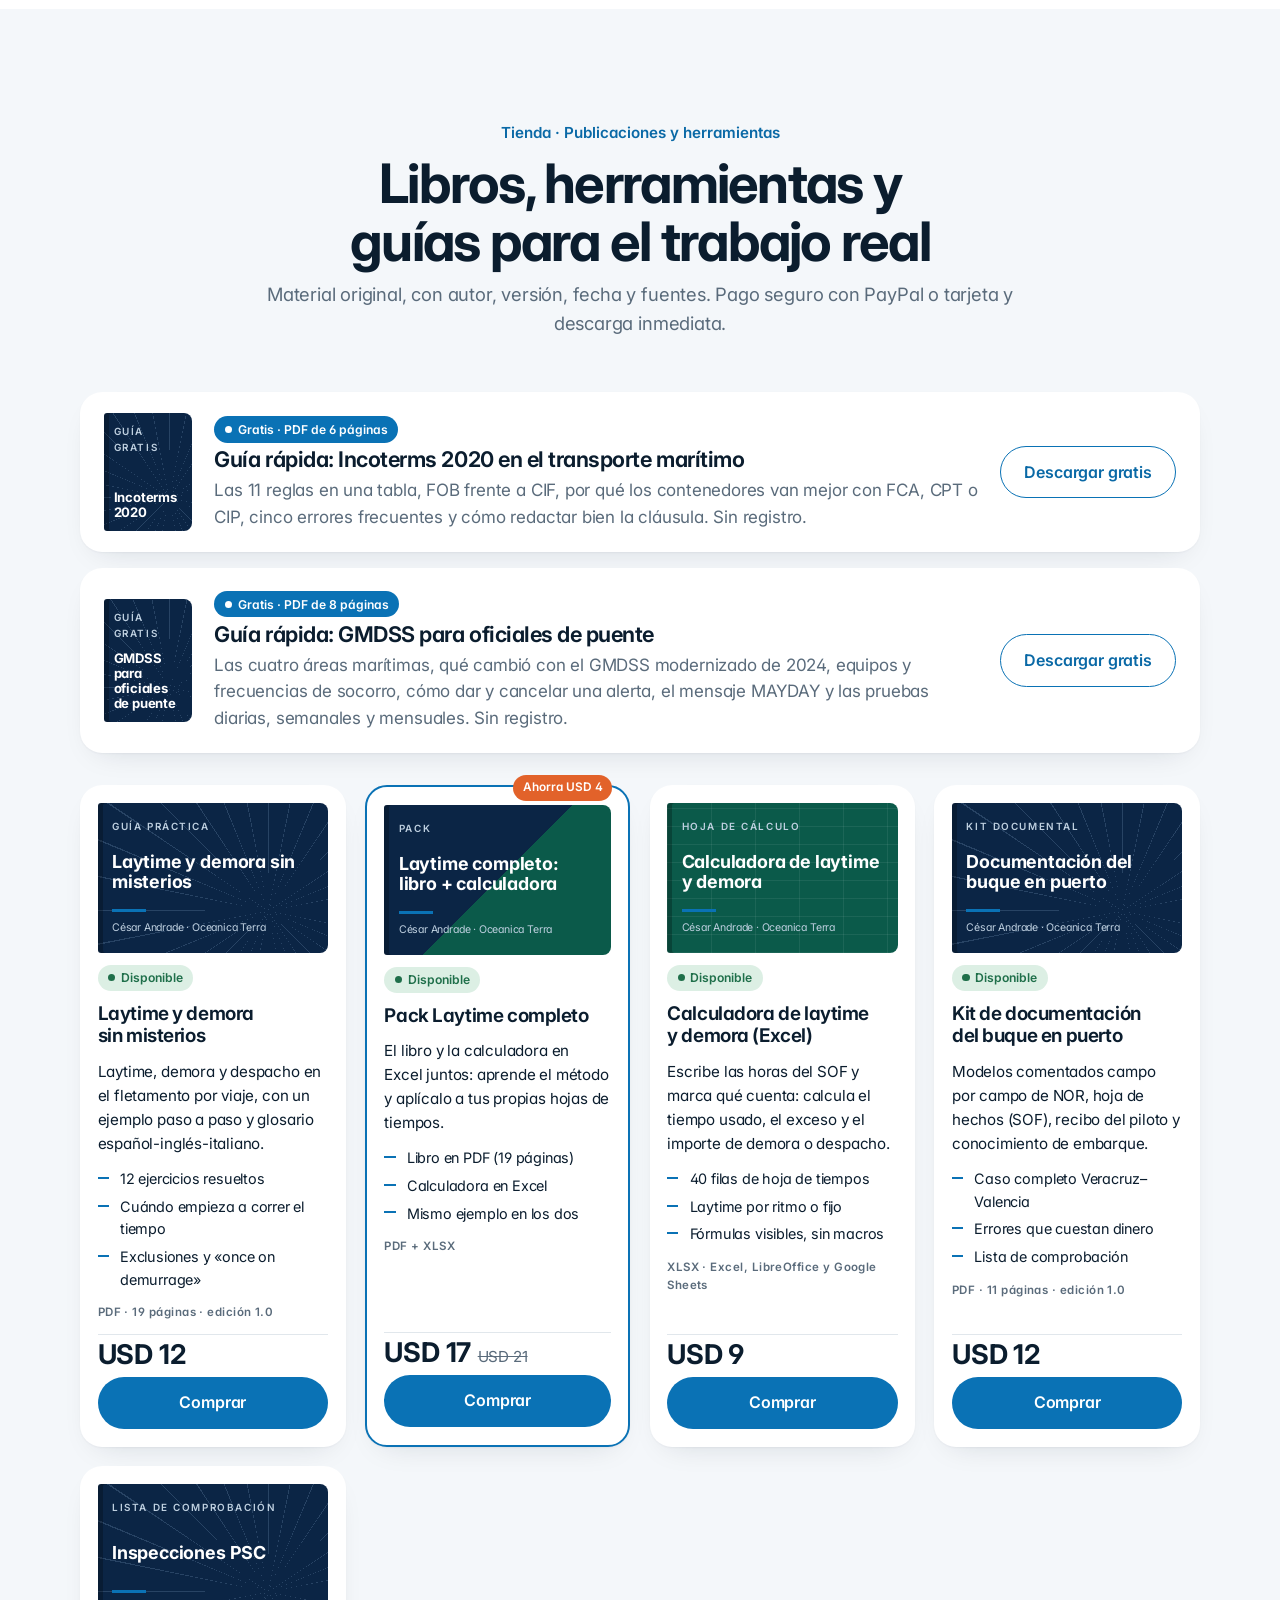
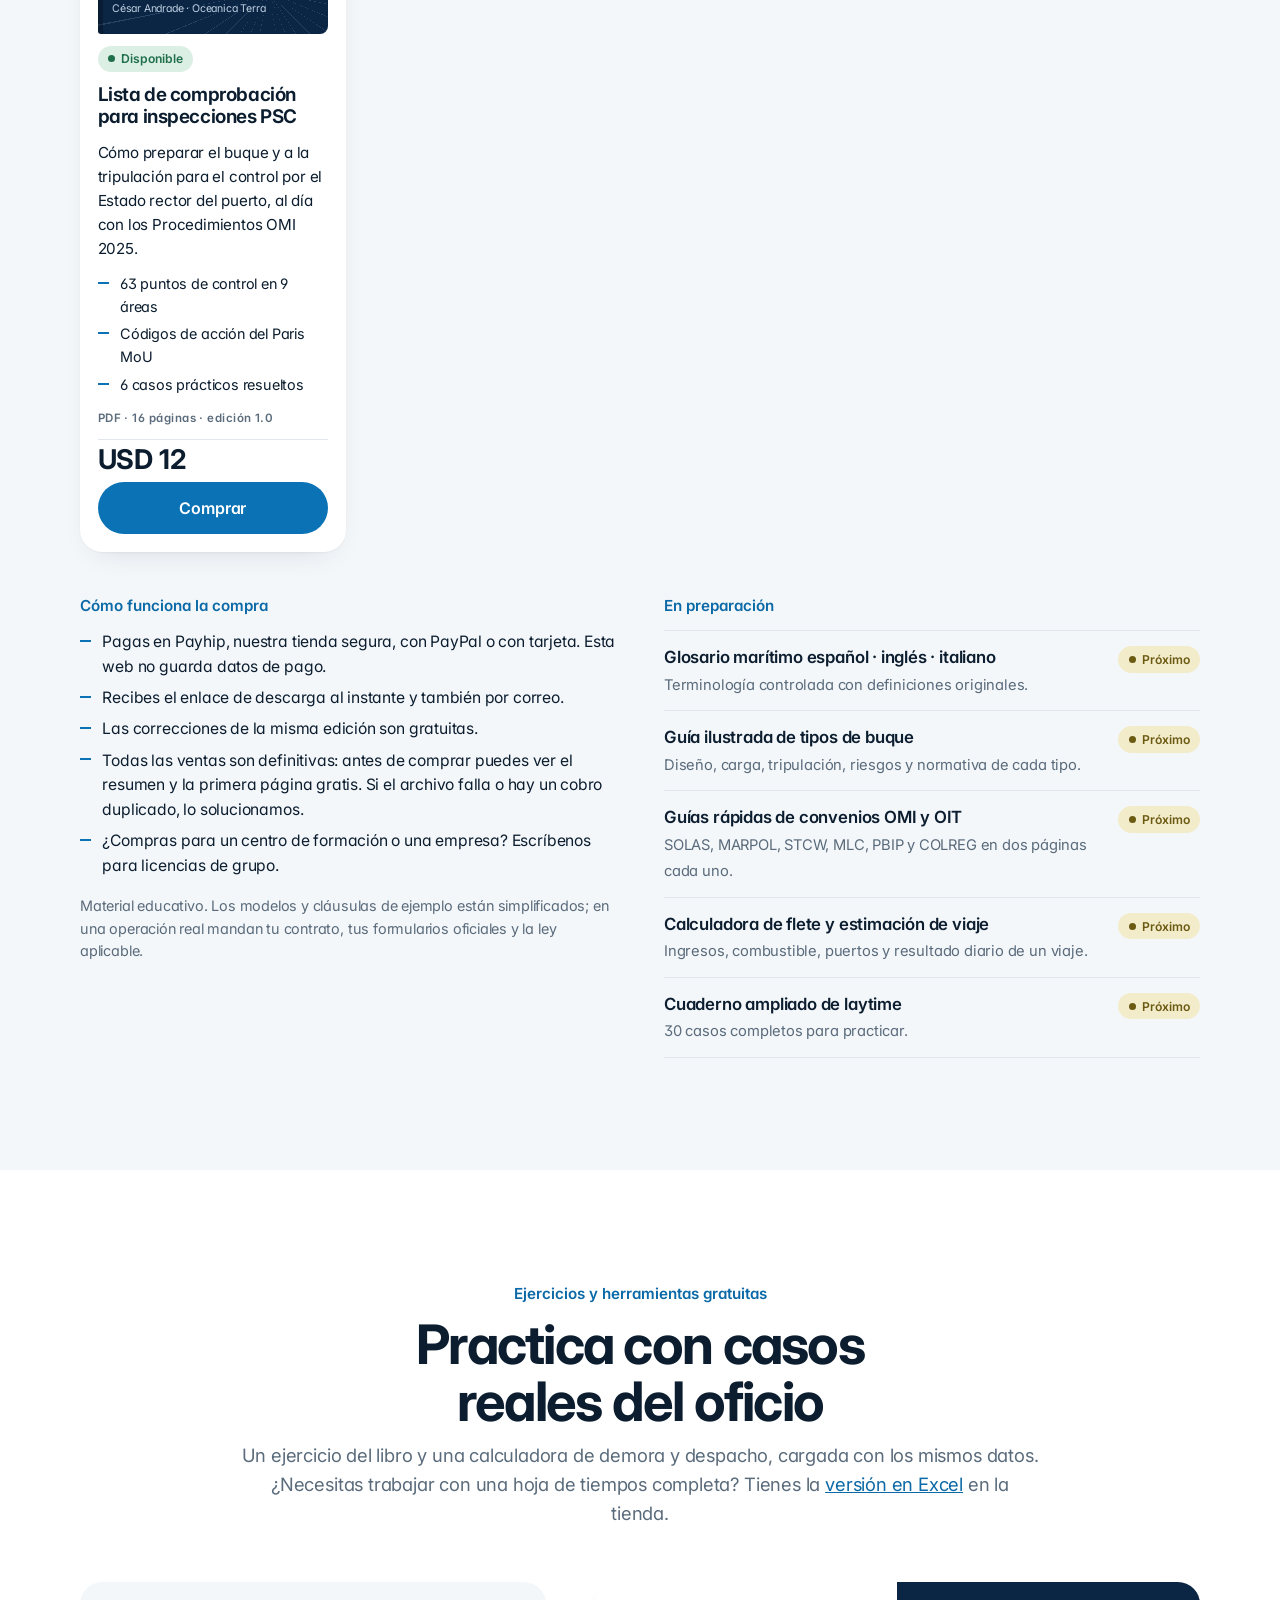
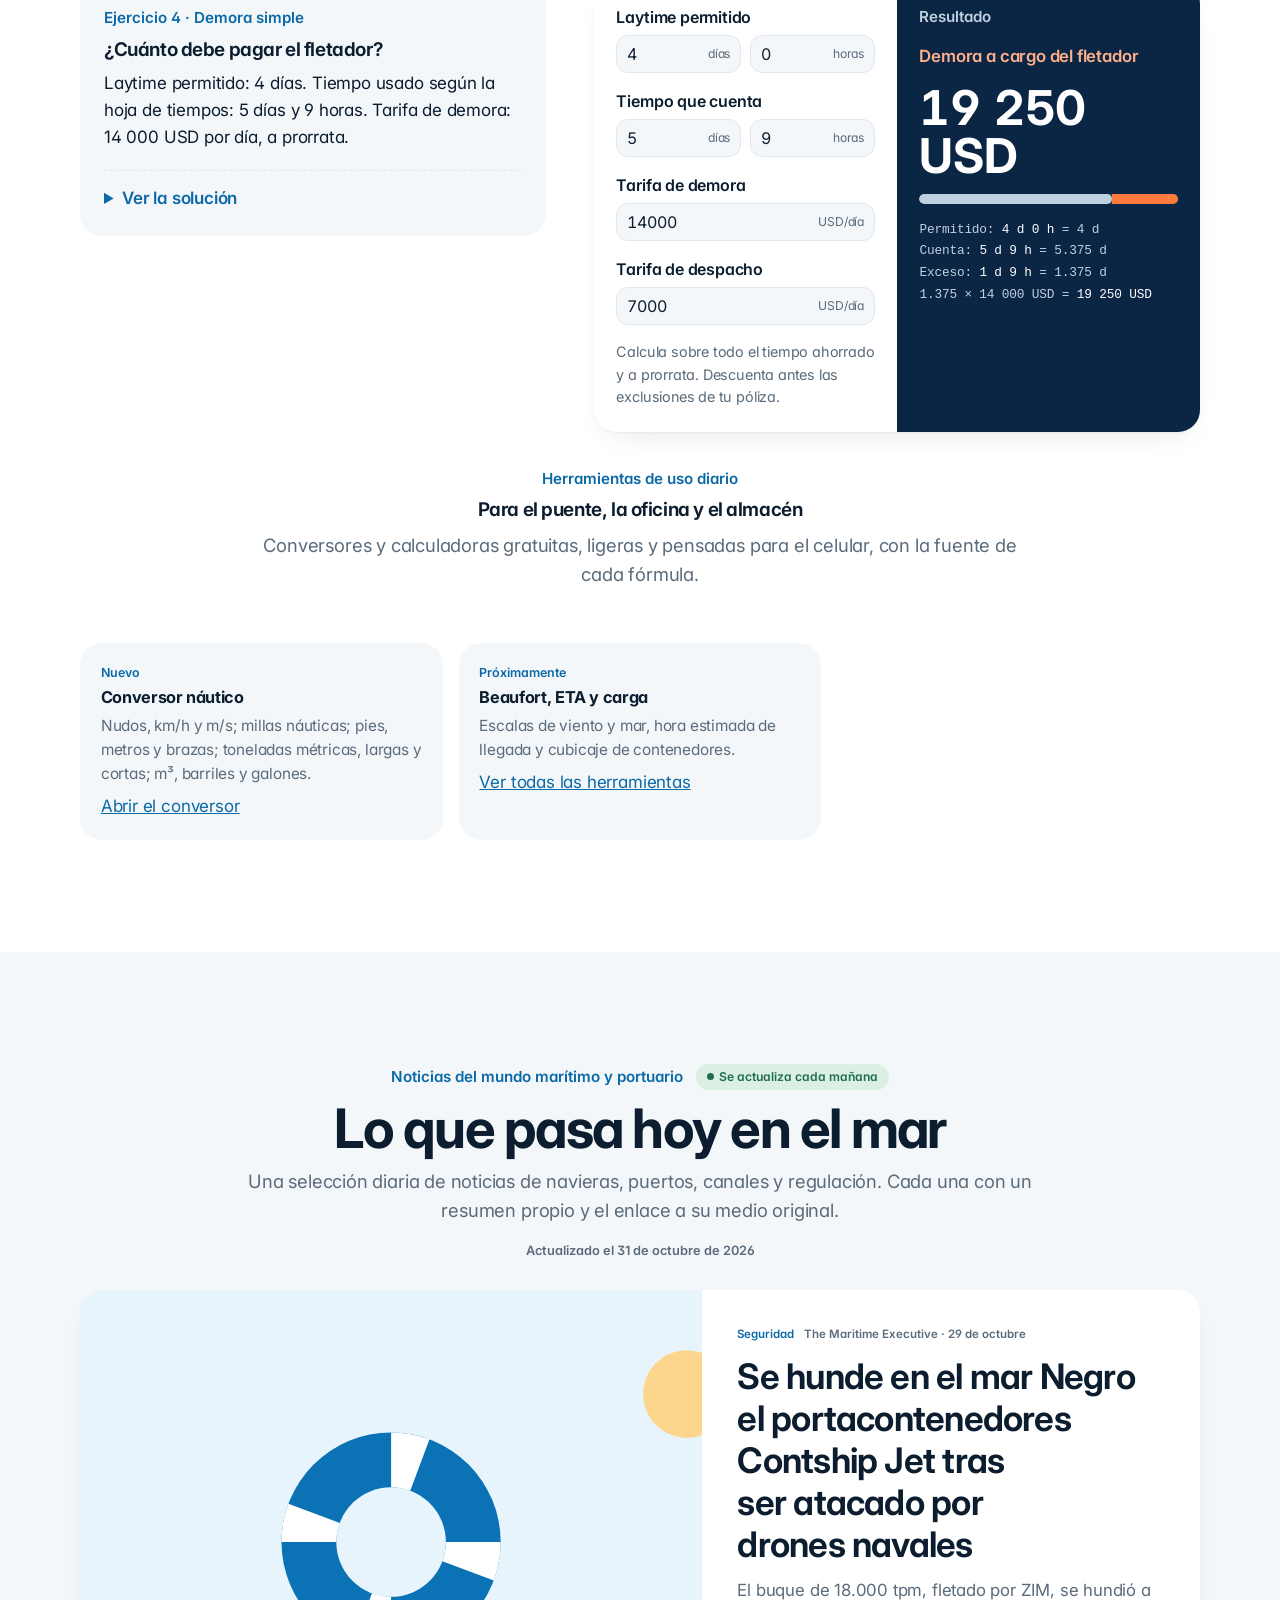
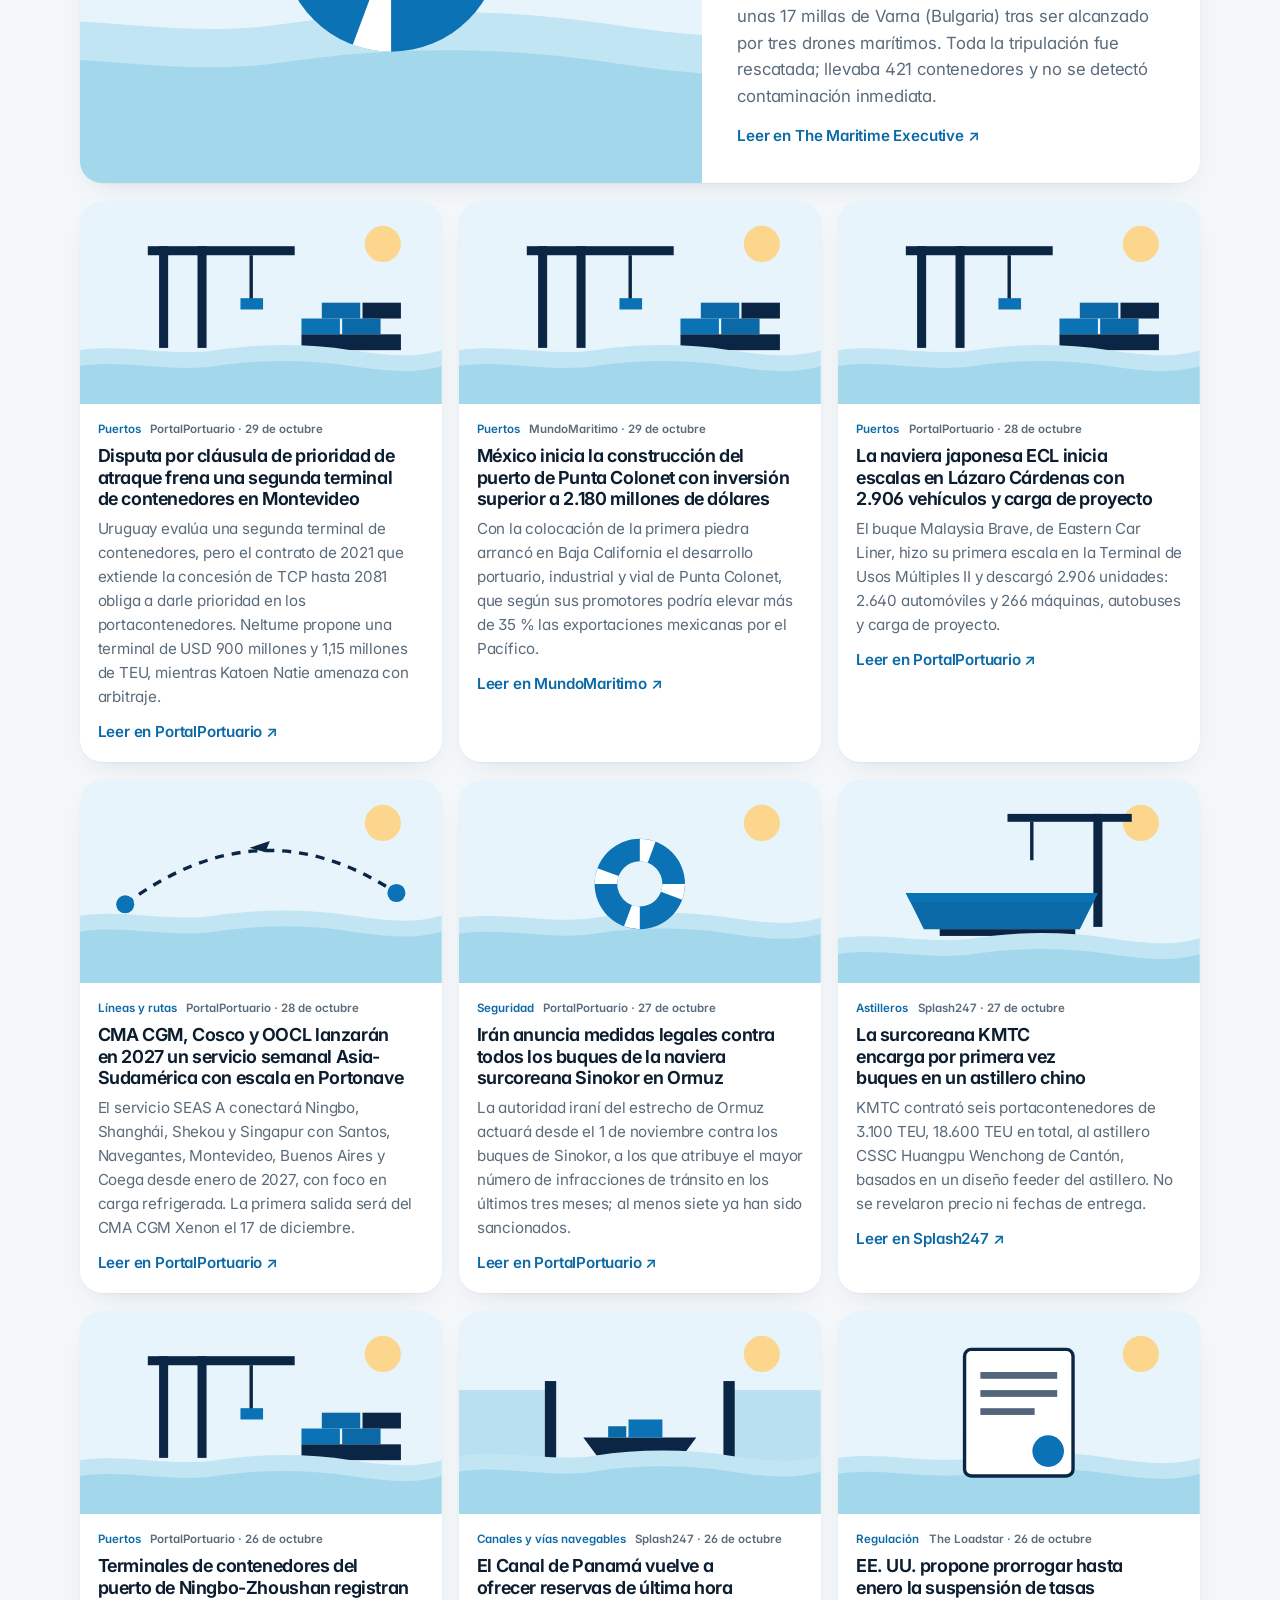
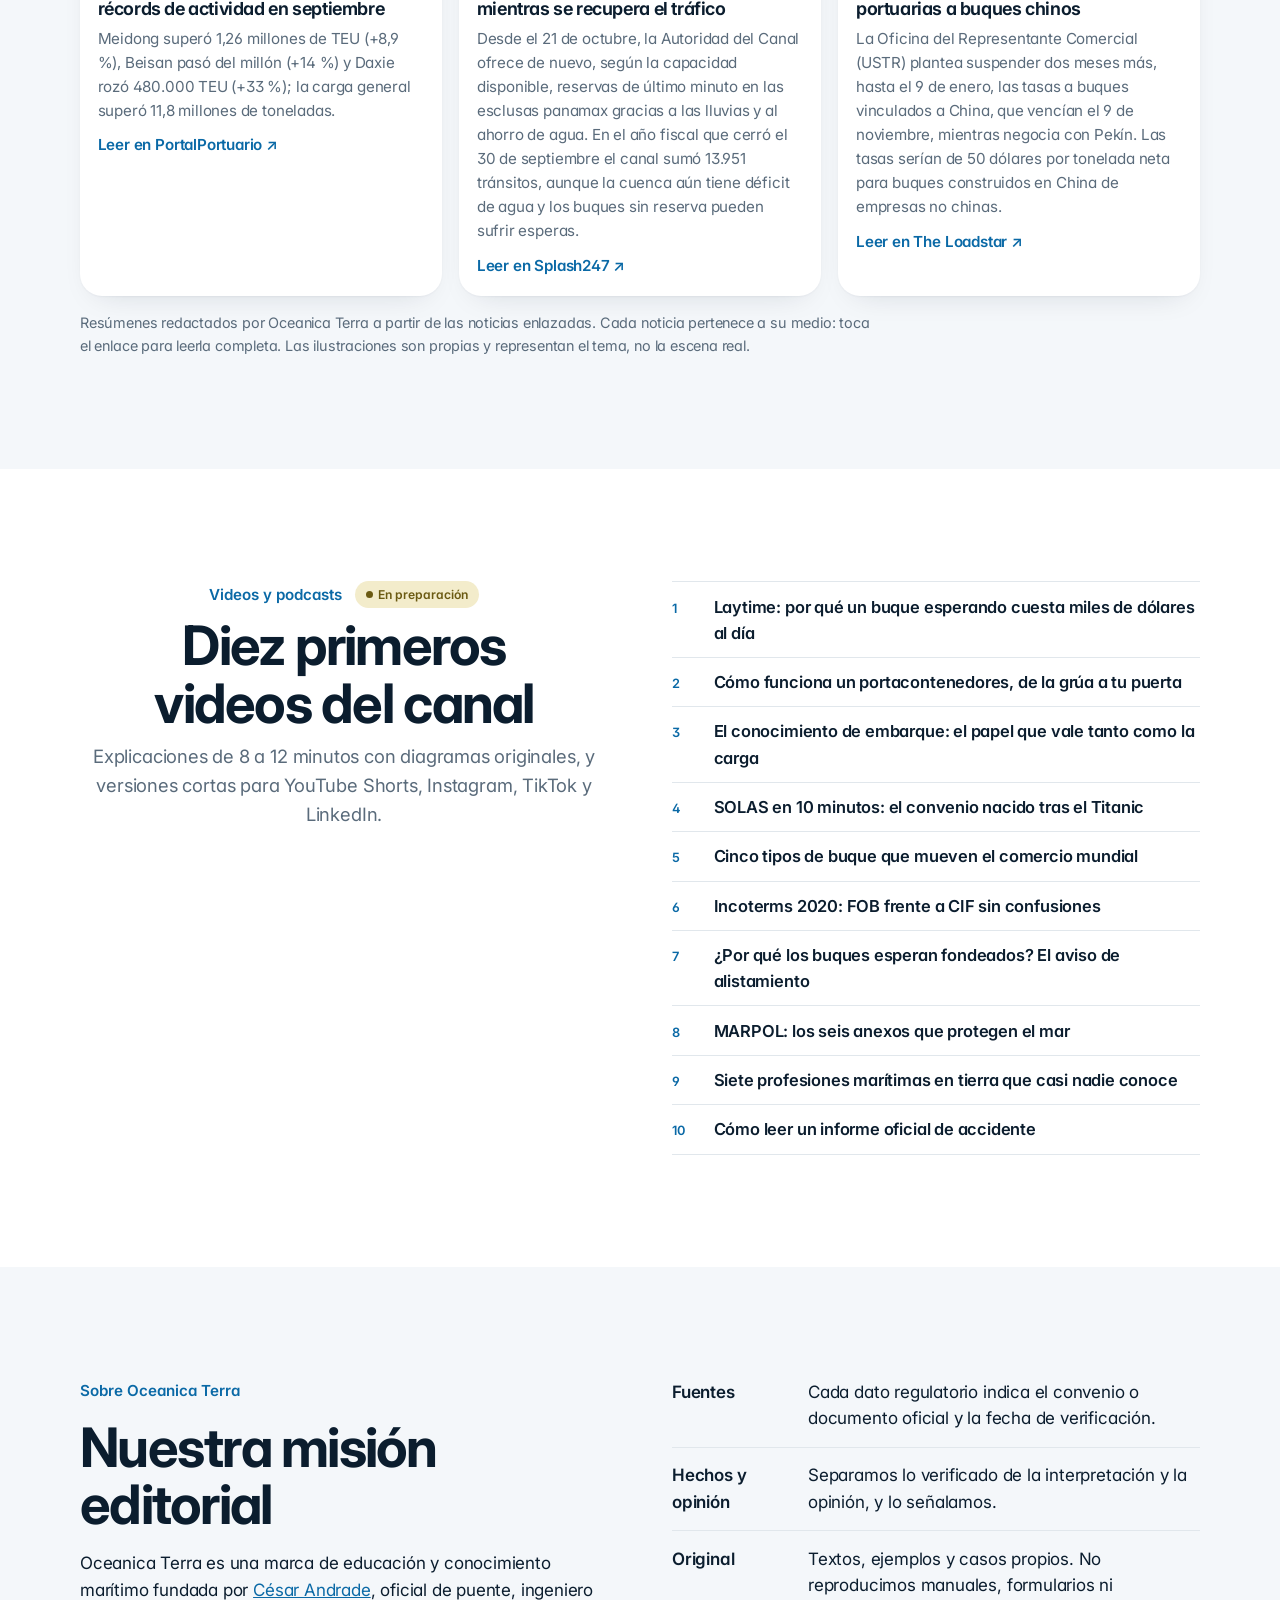
==== commit 7718e4e7: "Diseño B «Apple + mar» en toda la web y guía gratis de GMDSS - Letra Inter (licencia SIL OFL), color" ====
--- a/index.html
+++ b/index.html
@@ -27,7 +27,7 @@
 <script type="application/ld+json">{"@context":"https://schema.org","@graph":[{"@type":"Organization","@id":"https://www.oceanicaterra.com/#org","name":"Oceanica Terra","url":"https://www.oceanicaterra.com/","logo":"https://www.oceanicaterra.com/assets/og-oceanica-terra.jpg","email":"contacto@oceanicaterra.com","sameAs":["https://www.instagram.com/oceanicaterra/","https://www.facebook.com/1388088841059206","https://www.tiktok.com/@oceanicaterra","https://www.youtube.com/channel/UCG6881kVqyRiSnb0mSk_nrA"]},{"@type":"WebSite","@id":"https://www.oceanicaterra.com/#web","url":"https://www.oceanicaterra.com/","name":"Oceanica Terra","inLanguage":"es","publisher":{"@id":"https://www.oceanicaterra.com/#org"}}]}</script>
 <link rel="preconnect" href="https://fonts.googleapis.com">
 <link rel="preconnect" href="https://fonts.gstatic.com" crossorigin>
-<link rel="stylesheet" href="https://fonts.googleapis.com/css2?family=IBM+Plex+Mono:wght@400;500&family=IBM+Plex+Sans+Condensed:wght@500;600;700&family=Source+Serif+4:ital,opsz,wght@0,8..60,400;0,8..60,600;1,8..60,400&display=swap">
+<link rel="stylesheet" href="https://fonts.googleapis.com/css2?family=Inter:wght@400;500;600;700;800&display=swap">
 <style>
 /* Layout: mar claro, siempre en tema claro. Portada con olas en movimiento, fondo con líneas de oleaje muy suaves y pie de página como fondo marino; las tarjetas blancas mantienen el texto legible */
 :root {
@@ -444,12 +444,233 @@
   nav.links { font-size: .93rem; gap: .3rem .8rem; }
 }
 </style>
+<style>
+/* ===== Diseño B «Apple + mar» (31/10/2026) ===== */
+/* Diseño B «Apple + mar»: bandas blancas y gris perla alternas, titulares grandes centrados,
+   tarjetas sin bordes con esquinas amplias, ilustraciones marítimas propias y menú que se despliega al pasar el mouse. */
+:root {
+  --paper: #F4F7FA;
+  --surface: #FFFFFF;
+  --ink: #0B1D2E;
+  --muted: #5A6B7B;
+  --rule: #E1E7EC;
+  --accent: #0A72B5;
+  --accent-ink: #0A69A6;
+  --sun: #E2622A;
+  --sea-1: #E7F4FB;
+  --sea-2: #C2E5F4;
+  --sea-3: #8ACDE6;
+  --hero-top: #FFFFFF;
+  --hero-bottom: #F1F8FC;
+  --deep: #F4F7FA;
+  --deep-fg: #0B1D2E;
+  --deep-soft: #5A6B7B;
+  --radius: 22px;
+  --shadow: 0 1px 2px rgba(11, 29, 46, .04), 0 12px 32px -18px rgba(11, 29, 46, .18);
+  --lift: 0 2px 4px rgba(11, 29, 46, .05), 0 22px 44px -22px rgba(11, 29, 46, .28);
+  --font-display: "Inter", -apple-system, BlinkMacSystemFont, "Segoe UI", Roboto, "Helvetica Neue", Arial, sans-serif;
+  --font-body: "Inter", -apple-system, BlinkMacSystemFont, "Segoe UI", Roboto, "Helvetica Neue", Arial, sans-serif;
+  --font-mono: "Inter", -apple-system, BlinkMacSystemFont, "Segoe UI", Roboto, Arial, sans-serif;
+  --bar-h: 52px;
+}
+body { background: var(--surface); background-image: none; font-size: 1.0625rem; line-height: 1.58; letter-spacing: -.011em; font-feature-settings: "cv11", "ss01"; }
+body::before { background: rgba(255,255,255,.86); }
+.bg-sea { display: none; }
+h1, h2, h3, h4 { letter-spacing: -.022em; font-weight: 700; }
+h2 { font-size: clamp(2.1rem, 5vw, 3.4rem); letter-spacing: -.032em; line-height: 1.06; }
+h3 { font-weight: 650; }
+.label { font-family: var(--font-display); text-transform: none; letter-spacing: 0; font-size: .95rem; font-weight: 600; color: var(--accent-ink); }
+.chip { font-family: var(--font-display); text-transform: none; letter-spacing: 0; font-size: .76rem; font-weight: 600; padding: .22rem .65rem; }
+:focus-visible { outline-color: var(--accent); }
+section[id], main[id] { scroll-margin-top: calc(var(--bar-h) + 12px); }
+
+/* ---- Barra superior con menú desplegable ---- */
+header.top { top: env(safe-area-inset-top, 0px); z-index: 50; background: rgba(255,255,255,.86); -webkit-backdrop-filter: saturate(180%) blur(20px); backdrop-filter: saturate(180%) blur(20px); border-bottom: 1px solid rgba(11,29,46,.07); }
+header.top .wrap.gn-bar { height: var(--bar-h); padding-block: 0; flex-wrap: nowrap; gap: 1rem; }
+.brand span { font-weight: 700; font-size: .92rem; letter-spacing: .16em; }
+.brand svg { width: 24px; height: 24px; }
+nav.gn-menu { font-family: var(--font-display); font-size: .84rem; }
+.gn-list { list-style: none; margin: 0; padding: 0; display: flex; }
+.gn-item { display: flex; align-items: center; }
+nav.links a.gn-top { color: color-mix(in srgb, var(--ink) 82%, transparent); text-decoration: none; display: flex; align-items: center; }
+nav.links a.gn-top:hover { color: var(--ink); }
+.gn-exp { display: none; }
+.gn-tools { display: flex; align-items: center; gap: .5rem; }
+.langs { border-color: var(--rule); }
+.langs button { font-family: var(--font-display); font-weight: 600; font-size: .72rem; }
+header.top .social a { border: 0; padding: .3rem; color: var(--muted); }
+header.top .social a:hover { color: var(--accent-ink); }
+.gn-flyout { background: rgba(255,255,255,.97); }
+header.top .wrap.gn-fly-in { display: grid; grid-template-columns: minmax(0, 1.25fr) minmax(0, 1fr) auto; gap: 1rem 3.5rem; padding-block: 2.2rem 2.8rem; align-items: start; }
+.gn-col { display: grid; gap: .55rem; align-content: start; }
+.gn-k { font-size: .76rem; font-weight: 500; color: var(--muted); margin-bottom: .2rem; }
+.gn-col ul { list-style: none; margin: 0; padding: 0; display: grid; gap: .5rem; }
+nav.links .gn-col a { color: var(--ink); text-decoration: none; }
+nav.links .gn-col a:hover { color: var(--accent-ink); }
+.gn-big a { font-size: 1.45rem; font-weight: 650; letter-spacing: -.02em; line-height: 1.2; }
+.gn-small a { font-size: .9rem; font-weight: 500; }
+.gn-mail { font-size: .9rem; color: var(--muted); user-select: all; }
+.gn-pic { margin: 0; width: 230px; display: grid; gap: .55rem; }
+.gn-pic .tile { aspect-ratio: 16 / 11; max-width: 100%; border-radius: 16px; background: linear-gradient(180deg, var(--sea-1), #D7EDF7); display: grid; place-items: center; color: var(--accent-ink); position: relative; overflow: hidden; }
+.gn-pic .tile::after { content: ""; position: absolute; left: -10%; right: -10%; bottom: -14px; height: 36px; border-radius: 50% 50% 0 0; background: var(--sea-2); opacity: .7; }
+.gn-pic .tile .ico { width: 64px; height: 64px; position: relative; z-index: 1; }
+.gn-pic .tile .pcover { width: 92px; min-height: 120px; padding: .6rem .55rem; position: relative; z-index: 1; transform: rotate(-4deg); box-shadow: inset 4px 0 0 rgba(0,0,0,.25), 0 14px 22px -12px rgba(5,20,40,.5); }
+.gn-pic .tile .pcover b { font-size: .78rem; margin-top: .5rem; color: #fff; }
+.gn-pic figcaption { font-size: .82rem; color: var(--muted); line-height: 1.35; }
+.gn-curtain { position: fixed; inset: 0; z-index: 40; background: rgba(236, 243, 248, .55); -webkit-backdrop-filter: blur(8px); backdrop-filter: blur(8px); opacity: 0; visibility: hidden; pointer-events: none; transition: opacity .3s ease, visibility 0s linear .3s; }
+.gn-burger { display: none; }
+
+@media (hover: hover) and (min-width: 1100px) {
+  nav.gn-menu { flex: 1; display: flex; align-items: stretch; justify-content: space-between; align-self: stretch; gap: 1rem; }
+  .gn-list { margin-inline: auto; align-items: stretch; }
+  nav.links a.gn-top { padding: 0 .85rem; height: 100%; }
+  .gn-flyout { position: absolute; left: 0; right: 0; top: 100%; border-bottom: 1px solid var(--rule); box-shadow: 0 40px 50px -40px rgba(11,29,46,.35); visibility: hidden; opacity: 0; transform: translateY(-6px); pointer-events: none; transition: opacity .22s ease, transform .3s ease, visibility 0s linear .3s; }
+  .gn-item:hover > .gn-flyout, .gn-item:focus-within > .gn-flyout { visibility: visible; opacity: 1; transform: none; pointer-events: auto; transition: opacity .25s ease .1s, transform .35s ease .1s, visibility 0s linear .1s; }
+  .gn-item:hover > a.gn-top, .gn-item:focus-within > a.gn-top { color: var(--ink); }
+  header.top:has(.gn-item:hover, .gn-item:focus-within) + .gn-curtain { opacity: 1; visibility: visible; transition: opacity .3s ease .1s, visibility 0s linear .1s; }
+  header.top.gn-hush .gn-flyout { visibility: hidden !important; opacity: 0 !important; }
+  header.top.gn-hush + .gn-curtain { opacity: 0 !important; visibility: hidden !important; }
+}
+@media (prefers-reduced-motion: reduce) { .gn-flyout, .gn-curtain { transition: none !important; transform: none !important; } }
+
+@media not all and (hover: hover) and (min-width: 1100px) {
+  header.top { -webkit-backdrop-filter: none; backdrop-filter: none; background: rgba(255,255,255,.97); }
+  header.top .wrap.gn-bar { justify-content: space-between; }
+  .gn-burger { display: inline-grid; place-items: center; width: 44px; height: 44px; margin-right: -10px; border: 0; background: transparent; color: var(--ink); cursor: pointer; }
+  .gn-burger i { display: block; width: 18px; height: 1.6px; background: currentColor; border-radius: 2px; transition: transform .25s ease; }
+  .gn-burger span { display: grid; gap: 6px; }
+  header.top.open .gn-burger i:first-child { transform: translateY(3.8px) rotate(45deg); }
+  header.top.open .gn-burger i:last-child { transform: translateY(-3.8px) rotate(-45deg); }
+  nav.gn-menu { display: none; position: fixed; left: 0; right: 0; bottom: 0; top: calc(env(safe-area-inset-top, 0px) + var(--bar-h)); background: var(--surface); overflow-y: auto; overscroll-behavior: contain; padding: .6rem max(20px, env(safe-area-inset-right, 0px)) calc(2rem + env(safe-area-inset-bottom, 0px)) max(20px, env(safe-area-inset-left, 0px)); }
+  header.top.open nav.gn-menu { display: block; }
+  .gn-list { flex-direction: column; }
+  .gn-item { flex-wrap: wrap; border-bottom: 1px solid var(--rule); }
+  nav.links a.gn-top { flex: 1; font-size: 1.6rem; font-weight: 650; letter-spacing: -.02em; padding: .7rem 0; color: var(--ink); }
+  .gn-exp { display: inline-grid; place-items: center; width: 44px; height: 44px; border: 0; background: transparent; color: var(--muted); cursor: pointer; border-radius: 50%; }
+  .gn-exp svg { width: 16px; height: 16px; transition: transform .25s ease; }
+  .gn-item.open .gn-exp svg { transform: rotate(180deg); }
+  .gn-flyout { display: none; flex-basis: 100%; }
+  .gn-item.open .gn-flyout { display: block; }
+  header.top .gn-flyout > .wrap { padding-left: 0; padding-right: 0; }
+  header.top .wrap.gn-fly-in { grid-template-columns: minmax(0, 1fr); gap: 1.2rem; padding-block: .2rem 1.3rem; }
+  .gn-big a { font-size: 1.12rem; }
+  .gn-pic { display: none; }
+  .gn-tools { flex-wrap: wrap; gap: 1rem; padding-top: 1.4rem; }
+  header.top .social span { position: static; width: auto; height: auto; clip: auto; }
+  header.top .social a { border: 1px solid var(--rule); padding: .4rem .8rem; border-radius: 999px; font-family: var(--font-display); font-size: .85rem; gap: .4rem; }
+  body.gn-lock { overflow: hidden; }
+}
+
+/* ---- Botones tipo píldora ---- */
+.btn { border-radius: 980px; font-family: var(--font-display); font-weight: 600; font-size: 1rem; letter-spacing: -.01em; padding: .78rem 1.45rem; box-shadow: none; border-width: 1.5px; }
+.btn-primary { background: var(--accent); }
+.btn-primary:hover { filter: none; background: #08609A; }
+.btn-ghost { border-color: var(--accent); color: var(--accent-ink); }
+.btn-ghost:hover { background: color-mix(in srgb, var(--accent) 8%, transparent); }
+
+/* Pie claro */
+.shore { background: var(--surface); }
+.shore .s1 path { fill: var(--sea-2); opacity: .5; }
+.shore .s2 path { fill: var(--paper); }
+footer { background: var(--paper); color: var(--muted); }
+.legal details summary { color: var(--ink); }
+.social.foot a { color: var(--muted); border-color: var(--rule); background: var(--surface); }
+.social.foot a:hover, .social.foot a:focus-visible { color: var(--accent-ink); border-color: currentColor; }
+
+/* ---- Portada ---- */
+.hero { background: linear-gradient(180deg, var(--hero-top) 0%, var(--hero-bottom) 100%); padding-bottom: 0; }
+.hero .waves { display: none; }
+.hero .wrap { padding-block: clamp(2.2rem, 4.5vw, 3.6rem) clamp(1rem, 2vw, 1.6rem); }
+.hero h1 { font-size: clamp(2.8rem, 6.4vw, 4.8rem); font-weight: 800; letter-spacing: -.045em; line-height: 1.0; }
+.hero h1 em { background: linear-gradient(95deg, #0A5F98 0%, #1AA0CF 100%); -webkit-background-clip: text; background-clip: text; color: transparent; }
+.hero .lede { font-size: clamp(1.1rem, 1.6vw, 1.3rem); line-height: 1.5; }
+.today { border: 0; border-radius: 16px; background: var(--surface); }
+.today:hover { box-shadow: var(--lift); }
+.today-k { font-family: var(--font-display); text-transform: none; letter-spacing: 0; font-weight: 600; font-size: .74rem; background: var(--sun); }
+.audience span { font-family: var(--font-display); font-size: .84rem; border: 0; background: color-mix(in srgb, var(--sea-1) 80%, #fff); color: #34536A; padding: .3rem .8rem; }
+.stage { position: relative; height: clamp(230px, 34vw, 520px); }
+.stage svg.scene { position: absolute; inset: 0; width: 100%; height: 100%; display: block; }
+@media (prefers-reduced-motion: no-preference) {
+  .scene .ship { animation: bob 7s ease-in-out infinite; }
+  .scene .tug { animation: tug 5.5s ease-in-out infinite; }
+  .scene .drift { animation: glide 14s ease-in-out infinite alternate; }
+  .scene .beam { animation: beam 4s ease-in-out infinite; transform-origin: 12px -104px; }
+}
+@keyframes bob { 50% { transform: translateY(2.5px); } }
+@keyframes tug { 0%, 100% { transform: translate(372px, 0); } 50% { transform: translate(380px, 2px); } }
+@keyframes glide { to { transform: translateX(-40px); } }
+@keyframes beam { 50% { opacity: .2; } }
+
+/* ---- Bandas ---- */
+section.band { padding-block: clamp(4rem, 9vw, 7rem); background: var(--surface); }
+section.band.alt { background: var(--paper); }
+.sec-head { text-align: center; justify-items: center; margin-inline: auto; max-width: 50rem; margin-bottom: clamp(2.2rem, 5vw, 3.4rem); }
+.sec-head p:not(.label) { font-size: 1.15rem; }
+.sec-head .row { justify-content: center; }
+.news-head { flex-direction: column; align-items: center; text-align: center; }
+.news-head .sec-head { margin-bottom: 0; }
+
+/* Tarjetas: sin bordes, esquinas amplias, el fondo contrasta con la banda */
+:is(.entry, .mod, .prod, .art, .feature, .sheet, .story, .freebie, .calc) { border: 0; border-radius: var(--radius); box-shadow: none; }
+section.band:not(.alt) :is(.entry, .mod, .prod, .art, .feature, .sheet, .story, .freebie) { background: var(--paper); }
+section.band.alt :is(.entry, .mod, .prod, .art, .feature, .sheet, .story, .freebie) { background: var(--surface); box-shadow: var(--shadow); }
+:is(.mod, .story, .prod):hover { box-shadow: var(--lift); border-color: transparent; }
+.prod.best { box-shadow: inset 0 0 0 2px var(--accent); }
+.prod .ribbon { background: var(--sun); font-family: var(--font-display); text-transform: none; letter-spacing: 0; font-weight: 600; font-size: .74rem; }
+.entry { padding: 1.25rem 1.3rem; }
+.entry .meta, .art-head .meta, .mod-n, .harbour .n, .series .n, .story .meta, .byline, .fmt, .news-updated { font-family: var(--font-display); letter-spacing: 0; font-weight: 600; }
+.entry .meta { font-size: .78rem; }
+.story .cat { text-transform: none; }
+.byline { font-weight: 500; }
+.calc { box-shadow: var(--shadow); }
+.inp { border-radius: 12px; }
+.out { background: #0B2545; }
+.callout { border-left: 0; border-radius: 16px; background: var(--sea-1); }
+.freebie { border-left: 0; }
+.chip.free { background: var(--accent); }
+.mod-more, .prod-buy, .dlg-buy { border-top-color: var(--rule); }
+table.reg th { font-family: var(--font-display); letter-spacing: .02em; font-weight: 600; }
+table.reg td.y, .kind { font-family: var(--font-display); font-variant-numeric: tabular-nums; }
+.kind { border-radius: 999px; padding: .12rem .55rem; }
+.specs dt { font-family: var(--font-display); }
+.steps { font-family: ui-monospace, "SF Mono", Menlo, Consolas, monospace; }
+.series, .upcoming { border-top: 1px solid var(--rule); }
+.dlg { border-radius: var(--radius); }
+.firstpage { border-radius: 10px; }
+
+/* Biblioteca: pestañas tipo píldora y franja de la flota */
+.tabs { justify-content: center; gap: .5rem; }
+.tabs button { border: 0; border-radius: 980px; background: var(--paper); font-weight: 600; font-size: .95rem; padding: .55rem 1.1rem; }
+section.alt .tabs button { background: var(--surface); }
+.tabs button[aria-selected="true"] { background: var(--ink); color: #fff; }
+.panel-intro { margin-inline: auto; text-align: center; }
+.fleet { margin: -.6rem auto 2.4rem; max-width: 64rem; overflow-x: auto; scrollbar-width: none; border-radius: var(--radius); }
+.fleet::-webkit-scrollbar { display: none; }
+.fleet-svg { display: block; width: 100%; min-width: 760px; height: auto; }
+.fleet-svg .fl { font: 600 15px var(--font-display); fill: #4A6378; letter-spacing: -.01em; }
+.fleet-hint { display: none; text-align: center; font-size: .82rem; color: var(--muted); margin: -1.8rem 0 2rem; }
+@media (max-width: 780px) { .fleet-hint { display: block; } }
+
+/* Dársenas: mosaico con dibujos */
+.harbour { border-top: 0; gap: 1rem; }
+.harbour a { background: var(--surface); border: 0; border-radius: var(--radius); padding: 1.5rem 1.4rem 1.5rem; box-shadow: var(--shadow); gap: .55rem; transition: box-shadow .2s ease, transform .2s ease; }
+.harbour a:hover { box-shadow: var(--lift); }
+@media (prefers-reduced-motion: no-preference) { .harbour a:hover { transform: translateY(-3px); } }
+.harbour .h-ico { width: 56px; height: 56px; border-radius: 16px; display: grid; place-items: center; background: linear-gradient(160deg, var(--sea-1), #D3ECF7); color: var(--accent-ink); margin-bottom: .35rem; }
+.harbour .h-ico svg { width: 32px; height: 32px; }
+.harbour .chip { justify-self: start; }
+
+@media (max-width: 960px) { .harbour { grid-template-columns: repeat(2, minmax(0, 1fr)); } }
+@media (max-width: 780px) { .book { order: 0; } .cover { width: min(58%, 220px); } }
+@media (max-width: 520px) { .harbour { grid-template-columns: minmax(0, 1fr); } .hero h1 { letter-spacing: -.04em; } }
+.freebie + .freebie { margin-top: -1rem; }
+</style>
 
 <div class="bg-sea" aria-hidden="true"><svg viewBox="0 0 2880 900" preserveAspectRatio="none"><path d="M0 140 C120 126 360 154 480 140 C600 126 840 154 960 140 C1080 126 1320 154 1440 140 C1560 126 1800 154 1920 140 C2040 126 2280 154 2400 140 C2520 126 2760 154 2880 140"/><path d="M0 300 C120 290 360 310 480 300 C600 290 840 310 960 300 C1080 290 1320 310 1440 300 C1560 290 1800 310 1920 300 C2040 290 2280 310 2400 300 C2520 290 2760 310 2880 300"/><path d="M0 470 C120 454 360 486 480 470 C600 454 840 486 960 470 C1080 454 1320 486 1440 470 C1560 454 1800 486 1920 470 C2040 454 2280 486 2400 470 C2520 454 2760 486 2880 470"/><path d="M0 640 C120 628 360 652 480 640 C600 628 840 652 960 640 C1080 628 1320 652 1440 640 C1560 628 1800 652 1920 640 C2040 628 2280 652 2400 640 C2520 628 2760 652 2880 640"/><path d="M0 800 C120 785 360 815 480 800 C600 785 840 815 960 800 C1080 785 1320 815 1440 800 C1560 785 1800 815 1920 800 C2040 785 2280 815 2400 800 C2520 785 2760 815 2880 800"/></svg></div>
 </head>
 <body>
 <header class="top">
-  <div class="wrap">
+  <div class="wrap gn-bar">
     <a class="brand" href="#inicio" aria-label="Oceanica Terra, inicio">
       <svg viewBox="0 0 32 32" aria-hidden="true">
         <circle cx="16" cy="16" r="15" fill="none" stroke="currentColor" stroke-width="1.6"/>
@@ -458,23 +679,18 @@
       </svg>
       <span>OCEANICA TERRA</span>
     </a>
-    <nav class="links" aria-label="Secciones">
-      <a href="#biblioteca">Biblioteca</a>
-      <a href="#academia">Academia</a>
-      <a href="/herramientas/">Herramientas</a>
-      <a href="#publicaciones">Tienda</a>
-      <a href="#actualidad">Noticias</a>
-      <a href="#videos">Videos</a>
-      <a href="#contacto">Contacto</a>
-      <span class="langs" role="group" aria-label="Idioma">
+    <button type="button" class="gn-burger" aria-expanded="false" aria-controls="gn-menu" aria-label="Abrir el menú"><span><i></i><i></i></span></button>
+    <nav class="links gn-menu" id="gn-menu" aria-label="Secciones">
+      <ul class="gn-list"><li class="gn-item" data-menu="bib"><a class="gn-top" href="#biblioteca">Biblioteca</a><button type="button" class="gn-exp" aria-expanded="false" aria-controls="fly-bib" aria-label="Ver opciones de Biblioteca"><svg viewBox="0 0 16 16" aria-hidden="true"><path d="M3.5 6l4.5 4.5L12.5 6" fill="none" stroke="currentColor" stroke-width="1.6" stroke-linecap="round" stroke-linejoin="round"/></svg></button><div class="gn-flyout" id="fly-bib"><div class="wrap gn-fly-in"><div class="gn-col gn-big"><p class="gn-k">Explorar la biblioteca</p><ul><li><a href="#biblioteca" data-tab="t-buques">Tipos de buque</a></li><li><a href="#biblioteca" data-tab="t-logistica">Transporte y logística</a></li><li><a href="#biblioteca" data-tab="t-ingenieria">Construcción e ingeniería</a></li><li><a href="#biblioteca" data-tab="t-navegacion">Navegación y cubierta</a></li><li><a href="#biblioteca" data-tab="t-seguridad">Seguridad y medio ambiente</a></li><li><a href="#biblioteca" data-tab="t-convenios">Convenios e instituciones</a></li></ul></div><div class="gn-col gn-small"><p class="gn-k">Artículos</p><ul><li><a href="/articulos/conocimiento-de-embarque.html">El conocimiento de embarque, campo por campo</a></li><li><a href="/articulos/solas-en-10-minutos.html">SOLAS en 10 minutos</a></li><li><a href="/articulos/fob-frente-a-cif.html">FOB frente a CIF sin confusiones</a></li><li><a href="#plataforma">Qué encontrarás en Oceanica Terra</a></li></ul></div><figure class="gn-pic" aria-hidden="true"><div class="tile"><svg class="ico" viewBox="0 0 48 48" aria-hidden="true" fill="none" stroke="currentColor" stroke-width="1.8" stroke-linecap="round" stroke-linejoin="round"><path d="M24 14C20 11 14 10 8 11v25c6-1 12 0 16 3 4-3 10-4 16-3V11c-6-1-12 0-16 3zM24 14v25"/><path d="M12 18c3-.4 6 0 8 1M12 24c3-.4 6 0 8 1M28 19c2-1 5-1.4 8-1M28 25c2-1 5-1.4 8-1" stroke-opacity=".5"/></svg></div><figcaption>Del casco al contrato: fichas y artículos con fuentes.</figcaption></figure></div></div></li><li class="gn-item" data-menu="aca"><a class="gn-top" href="#academia">Academia</a><button type="button" class="gn-exp" aria-expanded="false" aria-controls="fly-aca" aria-label="Ver opciones de Academia"><svg viewBox="0 0 16 16" aria-hidden="true"><path d="M3.5 6l4.5 4.5L12.5 6" fill="none" stroke="currentColor" stroke-width="1.6" stroke-linecap="round" stroke-linejoin="round"/></svg></button><div class="gn-flyout" id="fly-aca"><div class="wrap gn-fly-in"><div class="gn-col gn-big"><p class="gn-k">Academia</p><ul><li><a href="#academia">Plan de estudios: 20 módulos</a></li><li><a href="#modulo-11" data-dialog="modulo-11">Módulo 11 · Fletamentos y mercados de fletes</a></li></ul></div><div class="gn-col gn-small"><p class="gn-k">Formatos</p><ul><li><a href="#academia">Cursos grabados</a></li><li><a href="#academia">Webinars y talleres</a></li><li><a href="#contacto">Formación para empresas y escuelas</a></li></ul></div><figure class="gn-pic" aria-hidden="true"><div class="tile"><svg class="ico" viewBox="0 0 48 48" aria-hidden="true" fill="none" stroke="currentColor" stroke-width="1.8" stroke-linecap="round" stroke-linejoin="round"><path d="M5 19l19-8 19 8-19 8z"/><path d="M13 23v8c0 3 22 3 22 0v-8M43 19v9"/></svg></div><figcaption>Plan de estudios en administración marítima y portuaria.</figcaption></figure></div></div></li><li class="gn-item" data-menu="her"><a class="gn-top" href="/herramientas/">Herramientas</a><button type="button" class="gn-exp" aria-expanded="false" aria-controls="fly-her" aria-label="Ver opciones de Herramientas"><svg viewBox="0 0 16 16" aria-hidden="true"><path d="M3.5 6l4.5 4.5L12.5 6" fill="none" stroke="currentColor" stroke-width="1.6" stroke-linecap="round" stroke-linejoin="round"/></svg></button><div class="gn-flyout" id="fly-her"><div class="wrap gn-fly-in"><div class="gn-col gn-big"><p class="gn-k">Herramientas gratuitas</p><ul><li><a href="/herramientas/conversor-nautico.html">Conversor náutico</a></li><li><a href="#ejercicios">Calculadora de demora y despacho</a></li><li><a href="/herramientas/">Todas las herramientas</a></li></ul></div><div class="gn-col gn-small"><p class="gn-k">Practicar</p><ul><li><a href="#ejercicios">Caso resuelto: ¿cuánto debe pagar el fletador?</a></li></ul></div><figure class="gn-pic" aria-hidden="true"><div class="tile"><svg class="ico" viewBox="0 0 48 48" aria-hidden="true" fill="none" stroke="currentColor" stroke-width="1.8" stroke-linecap="round" stroke-linejoin="round"><rect x="12" y="7" width="24" height="34" rx="4"/><rect x="16" y="11" width="16" height="7" rx="1.5"/><path d="M17 25h2M23 25h2M29 25h2M17 30h2M23 30h2M29 30h2M17 35h2M23 35h2M29 35h2" stroke-width="2.6" stroke-linecap="round"/></svg></div><figcaption>Calculadoras gratuitas para practicar.</figcaption></figure></div></div></li><li class="gn-item" data-menu="tie"><a class="gn-top" href="#publicaciones">Tienda</a><button type="button" class="gn-exp" aria-expanded="false" aria-controls="fly-tie" aria-label="Ver opciones de Tienda"><svg viewBox="0 0 16 16" aria-hidden="true"><path d="M3.5 6l4.5 4.5L12.5 6" fill="none" stroke="currentColor" stroke-width="1.6" stroke-linecap="round" stroke-linejoin="round"/></svg></button><div class="gn-flyout" id="fly-tie"><div class="wrap gn-fly-in"><div class="gn-col gn-big"><p class="gn-k">Tienda</p><ul><li><a href="#publicaciones">Ver la tienda</a></li><li><a href="#guia-gratis">Guía gratis: Incoterms 2020</a></li><li><a href="#guia-gratis-gmdss">Guía gratis: GMDSS</a></li></ul></div><div class="gn-col gn-small"><p class="gn-k">Publicaciones</p><ul><li><a href="#producto-libro">Laytime y demora sin misterios</a></li><li><a href="#producto-pack">Pack Laytime completo</a></li><li><a href="#producto-calculadora">Calculadora de laytime y demora (Excel)</a></li><li><a href="#producto-kit">Kit de documentación del buque en puerto</a></li><li><a href="#producto-psc">Lista de comprobación para inspecciones PSC</a></li></ul></div><figure class="gn-pic" aria-hidden="true"><div class="tile"><div class="pcover"><span>GUÍA PRÁCTICA</span><b>Laytime y demora sin misterios</b></div></div><figcaption>Pago seguro con PayPal o tarjeta y descarga inmediata.</figcaption></figure></div></div></li><li class="gn-item" data-menu="not"><a class="gn-top" href="#actualidad">Noticias</a><button type="button" class="gn-exp" aria-expanded="false" aria-controls="fly-not" aria-label="Ver opciones de Noticias"><svg viewBox="0 0 16 16" aria-hidden="true"><path d="M3.5 6l4.5 4.5L12.5 6" fill="none" stroke="currentColor" stroke-width="1.6" stroke-linecap="round" stroke-linejoin="round"/></svg></button><div class="gn-flyout" id="fly-not"><div class="wrap gn-fly-in"><div class="gn-col gn-big"><p class="gn-k">Noticias</p><ul><li><a href="#actualidad">Noticias de hoy</a></li></ul></div><div class="gn-col gn-small"><p class="gn-k">Cada día en redes</p><ul><li><a href="https://www.instagram.com/oceanicaterra/" target="_blank" rel="noopener">Instagram</a></li><li><a href="https://www.tiktok.com/@oceanicaterra" target="_blank" rel="noopener">TikTok</a></li><li><a href="https://www.youtube.com/channel/UCG6881kVqyRiSnb0mSk_nrA" target="_blank" rel="noopener">YouTube</a></li></ul></div><figure class="gn-pic" aria-hidden="true"><div class="tile"><svg class="ico" viewBox="0 0 48 48" aria-hidden="true" fill="none" stroke="currentColor" stroke-width="1.8" stroke-linecap="round" stroke-linejoin="round"><circle cx="24" cy="24" r="15"/><ellipse cx="24" cy="24" rx="6.5" ry="15"/><path d="M9.5 19h29M9.5 29h29"/></svg></div><figcaption>Lo más importante del mar, resumido y con su fuente.</figcaption></figure></div></div></li><li class="gn-item" data-menu="vid"><a class="gn-top" href="#videos">Videos</a><button type="button" class="gn-exp" aria-expanded="false" aria-controls="fly-vid" aria-label="Ver opciones de Videos"><svg viewBox="0 0 16 16" aria-hidden="true"><path d="M3.5 6l4.5 4.5L12.5 6" fill="none" stroke="currentColor" stroke-width="1.6" stroke-linecap="round" stroke-linejoin="round"/></svg></button><div class="gn-flyout" id="fly-vid"><div class="wrap gn-fly-in"><div class="gn-col gn-big"><p class="gn-k">Videos</p><ul><li><a href="#videos">Diez primeros videos del canal</a></li><li><a href="https://www.youtube.com/channel/UCG6881kVqyRiSnb0mSk_nrA" target="_blank" rel="noopener">Canal de YouTube</a></li></ul></div><div class="gn-col gn-small"><p class="gn-k">También en</p><ul><li><a href="https://www.tiktok.com/@oceanicaterra" target="_blank" rel="noopener">TikTok</a></li><li><a href="https://www.instagram.com/oceanicaterra/" target="_blank" rel="noopener">Instagram</a></li></ul></div><figure class="gn-pic" aria-hidden="true"><div class="tile"><svg class="ico" viewBox="0 0 48 48" aria-hidden="true" fill="none" stroke="currentColor" stroke-width="1.8" stroke-linecap="round" stroke-linejoin="round"><rect x="7" y="11" width="34" height="26" rx="6"/><path d="M21 18l9 6-9 6z" fill="currentColor"/></svg></div><figcaption>Cómo funcionan los buques y el comercio marítimo.</figcaption></figure></div></div></li><li class="gn-item" data-menu="con"><a class="gn-top" href="#contacto">Contacto</a><button type="button" class="gn-exp" aria-expanded="false" aria-controls="fly-con" aria-label="Ver opciones de Contacto"><svg viewBox="0 0 16 16" aria-hidden="true"><path d="M3.5 6l4.5 4.5L12.5 6" fill="none" stroke="currentColor" stroke-width="1.6" stroke-linecap="round" stroke-linejoin="round"/></svg></button><div class="gn-flyout" id="fly-con"><div class="wrap gn-fly-in"><div class="gn-col gn-big"><p class="gn-k">Contacto</p><ul><li><a href="#contacto">Escríbenos</a></li><li><a href="#sobre">Sobre nosotros</a></li><li><a href="#preguntas">Preguntas frecuentes</a></li></ul></div><div class="gn-col gn-small"><p class="gn-k">El autor</p><ul><li><a href="/autor/cesar-andrade.html">César Andrade</a></li></ul></div><figure class="gn-pic" aria-hidden="true"><div class="tile"><svg class="ico" viewBox="0 0 48 48" aria-hidden="true" fill="none" stroke="currentColor" stroke-width="1.8" stroke-linecap="round" stroke-linejoin="round"><rect x="7" y="13" width="34" height="23" rx="3"/><path d="M8 15l16 11 16-11"/></svg></div><figcaption>contacto@oceanicaterra.com</figcaption></figure></div></div></li></ul>
+      <div class="gn-tools"><span class="langs" role="group" aria-label="Idioma">
         <button type="button" data-lang="es" aria-pressed="true">ES</button>
         <button type="button" class="soon" data-lang="en" aria-pressed="false" title="English — próximamente" aria-label="English (próximamente)">EN</button>
         <button type="button" class="soon" data-lang="it" aria-pressed="false" title="Italiano — próximamente" aria-label="Italiano (próximamente)">IT</button>
-      </span>
-      <span class="social" role="group" aria-label="Redes sociales de Oceanica Terra"><a href="https://www.instagram.com/oceanicaterra/" target="_blank" rel="noopener" title="Oceanica Terra en Instagram" aria-label="Oceanica Terra en Instagram (se abre en otra pestaña)"><svg viewBox="0 0 24 24" aria-hidden="true"><path d="M4 8.5A2.5 2.5 0 0 1 6.5 6h1.8l1.2-1.8h5l1.2 1.8h1.8A2.5 2.5 0 0 1 20 8.5v8A2.5 2.5 0 0 1 17.5 19h-11A2.5 2.5 0 0 1 4 16.5z" fill="none" stroke="currentColor" stroke-width="1.7" stroke-linejoin="round"/><circle cx="12" cy="12.4" r="3.4" fill="none" stroke="currentColor" stroke-width="1.7"/></svg><span>Instagram</span></a><a href="https://www.tiktok.com/@oceanicaterra" target="_blank" rel="noopener" title="Oceanica Terra en TikTok" aria-label="Oceanica Terra en TikTok (se abre en otra pestaña)"><svg viewBox="0 0 24 24" aria-hidden="true"><path d="M13.4 4.2v10.3a3.4 3.4 0 1 1-3.4-3.4" fill="none" stroke="currentColor" stroke-width="1.7" stroke-linecap="round" stroke-linejoin="round"/><path d="M13.4 4.2c.5 2.5 2.2 4.1 4.8 4.3" fill="none" stroke="currentColor" stroke-width="1.7" stroke-linecap="round"/></svg><span>TikTok</span></a><a href="https://www.youtube.com/channel/UCG6881kVqyRiSnb0mSk_nrA" target="_blank" rel="noopener" title="Oceanica Terra en YouTube" aria-label="Oceanica Terra en YouTube (se abre en otra pestaña)"><svg viewBox="0 0 24 24" aria-hidden="true"><circle cx="12" cy="12" r="8.6" fill="none" stroke="currentColor" stroke-width="1.7"/><path d="M10.2 8.6v6.8l5.4-3.4z" fill="currentColor"/></svg><span>YouTube</span></a></span>
+      </span><span class="social" role="group" aria-label="Redes sociales de Oceanica Terra"><a href="https://www.instagram.com/oceanicaterra/" target="_blank" rel="noopener" title="Oceanica Terra en Instagram" aria-label="Oceanica Terra en Instagram (se abre en otra pestaña)"><svg viewBox="0 0 24 24" aria-hidden="true"><path d="M4 8.5A2.5 2.5 0 0 1 6.5 6h1.8l1.2-1.8h5l1.2 1.8h1.8A2.5 2.5 0 0 1 20 8.5v8A2.5 2.5 0 0 1 17.5 19h-11A2.5 2.5 0 0 1 4 16.5z" fill="none" stroke="currentColor" stroke-width="1.7" stroke-linejoin="round"/><circle cx="12" cy="12.4" r="3.4" fill="none" stroke="currentColor" stroke-width="1.7"/></svg><span>Instagram</span></a><a href="https://www.tiktok.com/@oceanicaterra" target="_blank" rel="noopener" title="Oceanica Terra en TikTok" aria-label="Oceanica Terra en TikTok (se abre en otra pestaña)"><svg viewBox="0 0 24 24" aria-hidden="true"><path d="M13.4 4.2v10.3a3.4 3.4 0 1 1-3.4-3.4" fill="none" stroke="currentColor" stroke-width="1.7" stroke-linecap="round" stroke-linejoin="round"/><path d="M13.4 4.2c.5 2.5 2.2 4.1 4.8 4.3" fill="none" stroke="currentColor" stroke-width="1.7" stroke-linecap="round"/></svg><span>TikTok</span></a><a href="https://www.youtube.com/channel/UCG6881kVqyRiSnb0mSk_nrA" target="_blank" rel="noopener" title="Oceanica Terra en YouTube" aria-label="Oceanica Terra en YouTube (se abre en otra pestaña)"><svg viewBox="0 0 24 24" aria-hidden="true"><circle cx="12" cy="12" r="8.6" fill="none" stroke="currentColor" stroke-width="1.7"/><path d="M10.2 8.6v6.8l5.4-3.4z" fill="currentColor"/></svg><span>YouTube</span></a></span></div>
     </nav>
   </div>
 </header>
+<div class="gn-curtain" aria-hidden="true"></div>
 <div class="langnote" id="langnote" hidden><div class="wrap" id="langnote-text"></div></div>
 
 <main id="inicio">
@@ -508,6 +724,7 @@
         <span class="chip on">Primer libro disponible</span>
       </div>
     </div>
+    <div class="stage"><svg class="scene" viewBox="0 0 1600 600" preserveAspectRatio="xMidYMax slice" role="img" aria-label="Ilustración: un portacontenedores de Oceanica Terra atracado bajo las grúas de un puerto al amanecer, con un remolcador y un faro"><defs><linearGradient id="sky" x1="0" y1="0" x2="0" y2="1"><stop offset="0" stop-color="#F1F8FC"/><stop offset=".22" stop-color="#D3EAF7"/><stop offset=".72" stop-color="#F3F9FD"/><stop offset="1" stop-color="#FFF6EA"/></linearGradient><radialGradient id="sunglow"><stop offset="0" stop-color="#FFE4B8" stop-opacity=".9"/><stop offset="1" stop-color="#FFE4B8" stop-opacity="0"/></radialGradient><linearGradient id="sea" x1="0" y1="0" x2="0" y2="1"><stop offset="0" stop-color="#9ED3EB"/><stop offset="1" stop-color="#6FB9DC"/></linearGradient></defs><rect width="1600" height="600" fill="url(#sky)"/><circle cx="1190" cy="190" r="170" fill="url(#sunglow)"/><circle cx="1190" cy="190" r="58" fill="#FFEFD3"/><g fill="#FFFFFF" opacity=".92"><ellipse cx="250" cy="140" rx="70" ry="18"/><ellipse cx="225" cy="128" rx="34" ry="20"/><ellipse cx="272" cy="124" rx="40" ry="24"/></g><g fill="#FFFFFF" opacity=".92"><ellipse cx="760" cy="125" rx="56.0" ry="14.4"/><ellipse cx="740.0" cy="115.4" rx="27.200000000000003" ry="16.0"/><ellipse cx="777.6" cy="112.2" rx="32.0" ry="19.200000000000003"/></g><g fill="#FFFFFF" opacity=".92"><ellipse cx="1470" cy="135" rx="63.0" ry="16.2"/><ellipse cx="1447.5" cy="124.2" rx="30.6" ry="18.0"/><ellipse cx="1489.8" cy="120.6" rx="36.0" ry="21.6"/></g><path d="M840 470 C960 420 1080 432 1180 418 C1300 400 1420 428 1600 410 V470 Z" fill="#D3E6F0"/><path d="M0 360 C80 350 170 352 250 392 C300 418 330 446 360 470 H0 Z" fill="#BCD7E6"/><g transform="translate(150 358)"><path d="M-14 0 L-9 -96 H9 L14 0 Z" fill="#FFFFFF"/><path d="M-12 -30 H12 L13 -14 H-13 Z M-10 -70 H10 L11 -54 H-11 Z" fill="#C4553D"/><rect x="-11" y="-112" width="22" height="16" fill="#FFF3D6" stroke="#12324D" stroke-width="2"/><path d="M-14 -112 L0 -126 L14 -112 Z" fill="#12324D"/><path class="beam" d="M12 -104 L120 -122 L120 -86 Z" fill="#FFE9B8" opacity=".55"/></g><rect x="700" y="440" width="900" height="30" fill="#B7C9D5"/><rect x="700" y="438" width="900" height="4" fill="#9FB3C1"/><rect x="1430" y="426" width="26" height="12.5" fill="#F2C14E"/><rect x="1430" y="412" width="26" height="12.5" fill="#3D6E8F"/><rect x="1458" y="426" width="26" height="12.5" fill="#2F8FC4"/><rect x="1458" y="412" width="26" height="12.5" fill="#2F8FC4"/><rect x="1458" y="398" width="26" height="12.5" fill="#B5523B"/><rect x="1486" y="426" width="26" height="12.5" fill="#6BB39A"/><rect x="1486" y="412" width="26" height="12.5" fill="#E07A3F"/><rect x="1520" y="426" width="26" height="12.5" fill="#2F8FC4"/><rect x="1520" y="412" width="26" height="12.5" fill="#6BB39A"/><rect x="1520" y="398" width="26" height="12.5" fill="#2F8FC4"/><rect x="1548" y="426" width="26" height="12.5" fill="#2F8FC4"/><rect x="1548" y="412" width="26" height="12.5" fill="#6BB39A"/><rect x="1548" y="398" width="26" height="12.5" fill="#E07A3F"/><g class="crane" fill="none" stroke="#E06A3B" stroke-width="7" stroke-linejoin="round"><path d="M746 470 L750 300 M814 470 L810 300"/><path d="M750 300 H810 M748 380 H812" stroke-width="6"/><path d="M748 380 L810 300 M812 380 L750 300" stroke-width="3"/><path d="M630 280 H876" stroke-width="8"/><path d="M790 280 L810 214 L830 280" stroke-width="5"/><path d="M810 214 L630 280 M810 214 L876 280" stroke-width="2.5"/></g><rect x="710" y="284" width="20" height="16" rx="2" fill="#FFFFFF" stroke="#E06A3B" stroke-width="2"/><path d="M720 300 V318" stroke="#12324D" stroke-width="1.5"/><rect x="840" y="268" width="34" height="12" fill="#E06A3B"/><g class="crane" fill="none" stroke="#E06A3B" stroke-width="7" stroke-linejoin="round"><path d="M956 470 L960 300 M1024 470 L1020 300"/><path d="M960 300 H1020 M958 380 H1022" stroke-width="6"/><path d="M958 380 L1020 300 M1022 380 L960 300" stroke-width="3"/><path d="M840 280 H1086" stroke-width="8"/><path d="M1000 280 L1020 214 L1040 280" stroke-width="5"/><path d="M1020 214 L840 280 M1020 214 L1086 280" stroke-width="2.5"/></g><rect x="920" y="284" width="20" height="16" rx="2" fill="#FFFFFF" stroke="#E06A3B" stroke-width="2"/><path d="M930 300 V318" stroke="#12324D" stroke-width="1.5"/><rect x="1050" y="268" width="34" height="12" fill="#E06A3B"/><g class="crane" fill="none" stroke="#E06A3B" stroke-width="7" stroke-linejoin="round"><path d="M1166 470 L1170 300 M1234 470 L1230 300"/><path d="M1170 300 H1230 M1168 380 H1232" stroke-width="6"/><path d="M1168 380 L1230 300 M1232 380 L1170 300" stroke-width="3"/><path d="M1050 280 H1296" stroke-width="8"/><path d="M1210 280 L1230 214 L1250 280" stroke-width="5"/><path d="M1230 214 L1050 280 M1230 214 L1296 280" stroke-width="2.5"/></g><rect x="1130" y="284" width="20" height="16" rx="2" fill="#FFFFFF" stroke="#E06A3B" stroke-width="2"/><path d="M1140 300 V318" stroke="#12324D" stroke-width="1.5"/><rect x="1260" y="268" width="34" height="12" fill="#E06A3B"/><path d="M510 170 q5 -6 10 0 q5 -6 10 0" fill="none" stroke="#12324D" stroke-width="2" stroke-linecap="round"/><path d="M550 150 q5 -6 10 0 q5 -6 10 0" fill="none" stroke="#12324D" stroke-width="2" stroke-linecap="round"/><path d="M970 130 q5 -6 10 0 q5 -6 10 0" fill="none" stroke="#12324D" stroke-width="2" stroke-linecap="round"/><rect y="468" width="1600" height="132" fill="url(#sea)"/><g class="drift" fill="none" stroke="#FFFFFF" stroke-opacity=".55" stroke-width="2" stroke-linecap="round"><path d="M60 500 h80"/><path d="M260 530 h120"/><path d="M1450 515 h90"/><path d="M1180 560 h130"/><path d="M120 575 h70"/><path d="M700 585 h110"/><path d="M1500 590 h60"/></g><g class="ship"><ellipse cx="940" cy="512" rx="470" ry="12" fill="#2C6E92" opacity=".22"/><rect x="500" y="417" width="29" height="13.5" fill="#E07A3F"/><rect x="500" y="402" width="29" height="13.5" fill="#6BB39A"/><rect x="500" y="387" width="29" height="13.5" fill="#E07A3F"/><rect x="500" y="372" width="29" height="13.5" fill="#2F8FC4"/><rect x="531" y="417" width="29" height="13.5" fill="#3D6E8F"/><rect x="531" y="402" width="29" height="13.5" fill="#F2C14E"/><rect x="531" y="387" width="29" height="13.5" fill="#2F8FC4"/><rect x="568" y="417" width="29" height="13.5" fill="#2F8FC4"/><rect x="568" y="402" width="29" height="13.5" fill="#F2C14E"/><rect x="568" y="387" width="29" height="13.5" fill="#2F8FC4"/><rect x="599" y="417" width="29" height="13.5" fill="#6BB39A"/><rect x="599" y="402" width="29" height="13.5" fill="#B5523B"/><rect x="636" y="417" width="29" height="13.5" fill="#2F8FC4"/><rect x="636" y="402" width="29" height="13.5" fill="#E07A3F"/><rect x="667" y="417" width="29" height="13.5" fill="#2F8FC4"/><rect x="667" y="402" width="29" height="13.5" fill="#3D6E8F"/><rect x="667" y="387" width="29" height="13.5" fill="#B5523B"/><rect x="667" y="372" width="29" height="13.5" fill="#F2C14E"/><rect x="698" y="417" width="29" height="13.5" fill="#B5523B"/><rect x="698" y="402" width="29" height="13.5" fill="#C9D3DB"/><rect x="698" y="387" width="29" height="13.5" fill="#6BB39A"/><rect x="698" y="372" width="29" height="13.5" fill="#F2C14E"/><rect x="729" y="417" width="29" height="13.5" fill="#2F8FC4"/><rect x="729" y="402" width="29" height="13.5" fill="#C9D3DB"/><rect x="729" y="387" width="29" height="13.5" fill="#2F8FC4"/><rect x="729" y="372" width="29" height="13.5" fill="#F2C14E"/><rect x="760" y="417" width="29" height="13.5" fill="#F2C14E"/><rect x="760" y="402" width="29" height="13.5" fill="#C9D3DB"/><rect x="791" y="417" width="29" height="13.5" fill="#2F8FC4"/><rect x="791" y="402" width="29" height="13.5" fill="#2F8FC4"/><rect x="791" y="387" width="29" height="13.5" fill="#3D6E8F"/><rect x="791" y="372" width="29" height="13.5" fill="#F2C14E"/><rect x="822" y="417" width="29" height="13.5" fill="#F2C14E"/><rect x="822" y="402" width="29" height="13.5" fill="#3D6E8F"/><rect x="822" y="387" width="29" height="13.5" fill="#E07A3F"/><rect x="822" y="372" width="29" height="13.5" fill="#2F8FC4"/><rect x="853" y="417" width="29" height="13.5" fill="#B5523B"/><rect x="853" y="402" width="29" height="13.5" fill="#B5523B"/><rect x="853" y="387" width="29" height="13.5" fill="#B5523B"/><rect x="884" y="417" width="29" height="13.5" fill="#F2C14E"/><rect x="884" y="402" width="29" height="13.5" fill="#2F8FC4"/><rect x="884" y="387" width="29" height="13.5" fill="#2F8FC4"/><rect x="915" y="417" width="29" height="13.5" fill="#2F8FC4"/><rect x="915" y="402" width="29" height="13.5" fill="#E07A3F"/><rect x="915" y="387" width="29" height="13.5" fill="#C9D3DB"/><rect x="915" y="372" width="29" height="13.5" fill="#F2C14E"/><rect x="946" y="417" width="29" height="13.5" fill="#B5523B"/><rect x="946" y="402" width="29" height="13.5" fill="#E07A3F"/><rect x="946" y="387" width="29" height="13.5" fill="#F2C14E"/><rect x="946" y="372" width="29" height="13.5" fill="#B5523B"/><rect x="977" y="417" width="29" height="13.5" fill="#F2C14E"/><rect x="977" y="402" width="29" height="13.5" fill="#E07A3F"/><rect x="977" y="387" width="29" height="13.5" fill="#6BB39A"/><rect x="977" y="372" width="29" height="13.5" fill="#C9D3DB"/><rect x="1008" y="417" width="29" height="13.5" fill="#3D6E8F"/><rect x="1008" y="402" width="29" height="13.5" fill="#3D6E8F"/><rect x="1008" y="387" width="29" height="13.5" fill="#F2C14E"/><rect x="1008" y="372" width="29" height="13.5" fill="#2F8FC4"/><rect x="1039" y="417" width="29" height="13.5" fill="#2F8FC4"/><rect x="1039" y="402" width="29" height="13.5" fill="#C9D3DB"/><rect x="1039" y="387" width="29" height="13.5" fill="#F2C14E"/><rect x="1039" y="372" width="29" height="13.5" fill="#3D6E8F"/><rect x="1070" y="417" width="29" height="13.5" fill="#3D6E8F"/><rect x="1070" y="402" width="29" height="13.5" fill="#B5523B"/><rect x="1070" y="387" width="29" height="13.5" fill="#3D6E8F"/><rect x="1101" y="417" width="29" height="13.5" fill="#2F8FC4"/><rect x="1101" y="402" width="29" height="13.5" fill="#F2C14E"/><rect x="1101" y="387" width="29" height="13.5" fill="#F2C14E"/><rect x="1101" y="372" width="29" height="13.5" fill="#6BB39A"/><rect x="1132" y="417" width="29" height="13.5" fill="#F2C14E"/><rect x="1132" y="402" width="29" height="13.5" fill="#F2C14E"/><rect x="1132" y="387" width="29" height="13.5" fill="#C9D3DB"/><rect x="1132" y="372" width="29" height="13.5" fill="#C9D3DB"/><rect x="1169" y="417" width="29" height="13.5" fill="#2F8FC4"/><rect x="1169" y="402" width="29" height="13.5" fill="#B5523B"/><rect x="1169" y="387" width="29" height="13.5" fill="#B5523B"/><rect x="1169" y="372" width="29" height="13.5" fill="#F2C14E"/><rect x="1200" y="417" width="29" height="13.5" fill="#E07A3F"/><rect x="1200" y="402" width="29" height="13.5" fill="#F2C14E"/><rect x="1200" y="387" width="29" height="13.5" fill="#2F8FC4"/><rect x="1231" y="417" width="29" height="13.5" fill="#3D6E8F"/><rect x="1231" y="402" width="29" height="13.5" fill="#2F8FC4"/><rect x="1231" y="387" width="29" height="13.5" fill="#F2C14E"/><rect x="1231" y="372" width="29" height="13.5" fill="#3D6E8F"/><path d="M466 424 L500 504 L1392 504 L1414 446 L1414 424 Z" fill="#12324D"/><path d="M494 492 L1396 492 L1392 504 L500 504 Z" fill="#C4553D"/><text x="560" y="466" fill="#FFFFFF" font-family="Inter, Arial, sans-serif" font-size="15" font-weight="700" letter-spacing="4">OCEANICA TERRA</text><rect x="1300" y="336" width="82" height="88" fill="#F7FAFC"/><rect x="1290" y="336" width="104" height="9" fill="#F7FAFC"/><rect x="1300" y="350" width="82" height="9" fill="#12324D"/><path d="M1306 372 H1376 M1306 388 H1376 M1306 404 H1376" stroke="#C5D3DD" stroke-width="3"/><rect x="1360" y="306" width="22" height="30" fill="#12324D"/><rect x="1360" y="314" width="22" height="6" fill="#E06A3B"/><path d="M1330 336 V316 M1322 320 H1338" stroke="#12324D" stroke-width="2.5"/></g><g class="tug" transform="translate(372 0)"><path d="M0 486 L8 506 L86 506 L96 488 Z" fill="#12324D"/><path d="M4 500 H90" stroke="#C4553D" stroke-width="5"/><rect x="28" y="462" width="34" height="24" fill="#F7FAFC"/><rect x="31" y="467" width="28" height="6" fill="#12324D"/><rect x="50" y="450" width="8" height="12" fill="#E06A3B"/><path d="M-6 506 q10 -6 20 0" fill="none" stroke="#FFFFFF" stroke-width="3" stroke-linecap="round"/></g><path d="M0 578 C200 566 400 590 600 578 C800 566 1000 590 1200 578 C1400 566 1500 584 1600 576 V600 H0 Z" fill="#F4F7FA"/></svg></div>
   </section>
 
   <!-- ÍNDICE DE LA PLATAFORMA -->
@@ -519,14 +736,14 @@
         <p>Así se organiza Oceanica Terra. Cada sección indica si ya está disponible o en preparación.</p>
       </div>
       <div class="harbour">
-        <a href="#biblioteca"><span class="n">01</span><h3>Biblioteca</h3><p>Tipos de buque, logística, construcción naval, navegación, seguridad, convenios y los primeros artículos.</p><span class="chip on">Disponible</span></a>
-        <a href="#academia"><span class="n">02</span><h3>Academia</h3><p>20 módulos con resumen y primera página gratis, cursos, webinars y formación para empresas.</p><span class="chip on">1 de 20 disponible</span></a>
-        <a href="#publicaciones"><span class="n">03</span><h3>Tienda y publicaciones</h3><p>Libros, herramientas en Excel, kits documentales y una guía gratuita.</p><span class="chip on">Guía gratis</span></a>
-        <a href="#ejercicios"><span class="n">04</span><h3>Ejercicios y herramientas</h3><p>Casos resueltos y calculadoras gratuitas para practicar.</p><span class="chip on">Disponible</span></a>
-        <a href="#actualidad"><span class="n">05</span><h3>Noticias del día</h3><p>Lo más importante del mundo marítimo y portuario, resumido y con enlace a la fuente.</p><span class="chip on">Cada mañana</span></a>
-        <a href="#videos"><span class="n">06</span><h3>Videos y podcasts</h3><p>Series en YouTube y redes: cómo funcionan los buques y el comercio marítimo.</p><span class="chip soon">En preparación</span></a>
-                <a href="#sobre"><span class="n">07</span><h3>Sobre nosotros</h3><p>Misión editorial, estándar de verificación y colaboración profesional.</p><span class="chip on">Disponible</span></a>
-        <a href="#contacto"><span class="n">08</span><h3>Contacto y colaboración</h3><p>Compras, licencias para escuelas y empresas, autores y revisores técnicos.</p><span class="chip on">Disponible</span></a>
+        <a href="#biblioteca"><span class="h-ico"><svg class="ico" viewBox="0 0 48 48" aria-hidden="true" fill="none" stroke="currentColor" stroke-width="1.8" stroke-linecap="round" stroke-linejoin="round"><path d="M24 14C20 11 14 10 8 11v25c6-1 12 0 16 3 4-3 10-4 16-3V11c-6-1-12 0-16 3zM24 14v25"/><path d="M12 18c3-.4 6 0 8 1M12 24c3-.4 6 0 8 1M28 19c2-1 5-1.4 8-1M28 25c2-1 5-1.4 8-1" stroke-opacity=".5"/></svg></span><span class="n">01</span><h3>Biblioteca</h3><p>Tipos de buque, logística, construcción naval, navegación, seguridad, convenios y los primeros artículos.</p><span class="chip on">Disponible</span></a>
+        <a href="#academia"><span class="h-ico"><svg class="ico" viewBox="0 0 48 48" aria-hidden="true" fill="none" stroke="currentColor" stroke-width="1.8" stroke-linecap="round" stroke-linejoin="round"><path d="M5 19l19-8 19 8-19 8z"/><path d="M13 23v8c0 3 22 3 22 0v-8M43 19v9"/></svg></span><span class="n">02</span><h3>Academia</h3><p>20 módulos con resumen y primera página gratis, cursos, webinars y formación para empresas.</p><span class="chip on">1 de 20 disponible</span></a>
+        <a href="#publicaciones"><span class="h-ico"><svg class="ico" viewBox="0 0 48 48" aria-hidden="true" fill="none" stroke="currentColor" stroke-width="1.8" stroke-linecap="round" stroke-linejoin="round"><path d="M11 17h26l-2 23H13z"/><path d="M18 21v-6a6 6 0 0 1 12 0v6"/></svg></span><span class="n">03</span><h3>Tienda y publicaciones</h3><p>Libros, herramientas en Excel, kits documentales y guías gratuitas de Incoterms y GMDSS.</p><span class="chip on">2 guías gratis</span></a>
+        <a href="#ejercicios"><span class="h-ico"><svg class="ico" viewBox="0 0 48 48" aria-hidden="true" fill="none" stroke="currentColor" stroke-width="1.8" stroke-linecap="round" stroke-linejoin="round"><rect x="12" y="7" width="24" height="34" rx="4"/><rect x="16" y="11" width="16" height="7" rx="1.5"/><path d="M17 25h2M23 25h2M29 25h2M17 30h2M23 30h2M29 30h2M17 35h2M23 35h2M29 35h2" stroke-width="2.6" stroke-linecap="round"/></svg></span><span class="n">04</span><h3>Ejercicios y herramientas</h3><p>Casos resueltos y calculadoras gratuitas para practicar.</p><span class="chip on">Disponible</span></a>
+        <a href="#actualidad"><span class="h-ico"><svg class="ico" viewBox="0 0 48 48" aria-hidden="true" fill="none" stroke="currentColor" stroke-width="1.8" stroke-linecap="round" stroke-linejoin="round"><circle cx="24" cy="24" r="15"/><ellipse cx="24" cy="24" rx="6.5" ry="15"/><path d="M9.5 19h29M9.5 29h29"/></svg></span><span class="n">05</span><h3>Noticias del día</h3><p>Lo más importante del mundo marítimo y portuario, resumido y con enlace a la fuente.</p><span class="chip on">Cada mañana</span></a>
+        <a href="#videos"><span class="h-ico"><svg class="ico" viewBox="0 0 48 48" aria-hidden="true" fill="none" stroke="currentColor" stroke-width="1.8" stroke-linecap="round" stroke-linejoin="round"><rect x="7" y="11" width="34" height="26" rx="6"/><path d="M21 18l9 6-9 6z" fill="currentColor"/></svg></span><span class="n">06</span><h3>Videos y podcasts</h3><p>Series en YouTube y redes: cómo funcionan los buques y el comercio marítimo.</p><span class="chip soon">En preparación</span></a>
+                <a href="#sobre"><span class="h-ico"><svg class="ico" viewBox="0 0 48 48" aria-hidden="true" fill="none" stroke="currentColor" stroke-width="1.8" stroke-linecap="round" stroke-linejoin="round"><path d="M20 41l2-24h4l2 24z"/><path d="M20 11h8v6h-8zM19 11l5-5 5 5M21 29h6M30 13l8-3M30 16l8 1"/></svg></span><span class="n">07</span><h3>Sobre nosotros</h3><p>Misión editorial, estándar de verificación y colaboración profesional.</p><span class="chip on">Disponible</span></a>
+        <a href="#contacto"><span class="h-ico"><svg class="ico" viewBox="0 0 48 48" aria-hidden="true" fill="none" stroke="currentColor" stroke-width="1.8" stroke-linecap="round" stroke-linejoin="round"><rect x="7" y="13" width="34" height="23" rx="3"/><path d="M8 15l16 11 16-11"/></svg></span><span class="n">08</span><h3>Contacto y colaboración</h3><p>Compras, licencias para escuelas y empresas, autores y revisores técnicos.</p><span class="chip on">Disponible</span></a>
       </div>
     </div>
   </section>
@@ -539,6 +756,8 @@
         <h2>Del casco al contrato</h2>
         <p>Fichas introductorias de cada área y artículos completos con fuentes y fecha de verificación.</p>
       </div>
+      <div class="fleet"><svg class="fleet-svg" viewBox="0 0 1580 190" role="img" aria-label="Ilustración: portacontenedores, granelero, petrolero, gasero LNG, crucero y remolcador"><defs><linearGradient id="fsea" x1="0" y1="0" x2="0" y2="1"><stop offset="0" stop-color="#D7EEF8"/><stop offset="1" stop-color="#F4FAFD"/></linearGradient></defs><rect y="132" width="1580" height="58" fill="url(#fsea)"/><rect x="43" y="92" width="11" height="6.5" fill="#2F8FC4"/><rect x="43" y="84" width="11" height="6.5" fill="#F2C14E"/><rect x="43" y="76" width="11" height="6.5" fill="#B5523B"/><rect x="43" y="68" width="11" height="6.5" fill="#F2C14E"/><rect x="56" y="92" width="11" height="6.5" fill="#E07A3F"/><rect x="56" y="84" width="11" height="6.5" fill="#F2C14E"/><rect x="56" y="76" width="11" height="6.5" fill="#C9D3DB"/><rect x="56" y="68" width="11" height="6.5" fill="#2F8FC4"/><rect x="69" y="92" width="11" height="6.5" fill="#F2C14E"/><rect x="69" y="84" width="11" height="6.5" fill="#2F8FC4"/><rect x="82" y="92" width="11" height="6.5" fill="#3D6E8F"/><rect x="82" y="84" width="11" height="6.5" fill="#F2C14E"/><rect x="82" y="76" width="11" height="6.5" fill="#6BB39A"/><rect x="82" y="68" width="11" height="6.5" fill="#F2C14E"/><rect x="95" y="92" width="11" height="6.5" fill="#3D6E8F"/><rect x="95" y="84" width="11" height="6.5" fill="#E07A3F"/><rect x="95" y="76" width="11" height="6.5" fill="#2F8FC4"/><rect x="108" y="92" width="11" height="6.5" fill="#E07A3F"/><rect x="108" y="84" width="11" height="6.5" fill="#C9D3DB"/><rect x="108" y="76" width="11" height="6.5" fill="#E07A3F"/><rect x="121" y="92" width="11" height="6.5" fill="#F2C14E"/><rect x="121" y="84" width="11" height="6.5" fill="#3D6E8F"/><rect x="121" y="76" width="11" height="6.5" fill="#3D6E8F"/><rect x="134" y="92" width="11" height="6.5" fill="#F2C14E"/><rect x="134" y="84" width="11" height="6.5" fill="#F2C14E"/><rect x="134" y="76" width="11" height="6.5" fill="#B5523B"/><rect x="153" y="92" width="11" height="6.5" fill="#F2C14E"/><rect x="153" y="84" width="11" height="6.5" fill="#6BB39A"/><rect x="153" y="76" width="11" height="6.5" fill="#C9D3DB"/><rect x="153" y="68" width="11" height="6.5" fill="#3D6E8F"/><rect x="166" y="92" width="11" height="6.5" fill="#3D6E8F"/><rect x="166" y="84" width="11" height="6.5" fill="#2F8FC4"/><rect x="166" y="76" width="11" height="6.5" fill="#3D6E8F"/><rect x="179" y="92" width="11" height="6.5" fill="#3D6E8F"/><rect x="179" y="84" width="11" height="6.5" fill="#6BB39A"/><rect x="179" y="76" width="11" height="6.5" fill="#B5523B"/><rect x="192" y="92" width="11" height="6.5" fill="#C9D3DB"/><rect x="192" y="84" width="11" height="6.5" fill="#F2C14E"/><rect x="192" y="76" width="11" height="6.5" fill="#B5523B"/><rect x="192" y="68" width="11" height="6.5" fill="#2F8FC4"/><rect x="205" y="92" width="11" height="6.5" fill="#2F8FC4"/><rect x="205" y="84" width="11" height="6.5" fill="#6BB39A"/><rect x="205" y="76" width="11" height="6.5" fill="#C9D3DB"/><path d="M25 100 L37 132 L265 132 L275 108 L275 100 Z" fill="#12324D"/><path d="M33 126 H269 L267 132 H36 Z" fill="#C4553D"/><rect x="231" y="66" width="26" height="34" fill="#F7FAFC" stroke="#12324D" stroke-width="1.5"/><rect x="231" y="70" width="26" height="4" fill="#12324D"/><rect x="247" y="58" width="8" height="8" fill="#12324D"/><text x="150.0" y="172" text-anchor="middle" class="fl">Portacontenedores</text><rect x="345" y="96" width="22" height="7" rx="2" fill="#3D6E8F"/><rect x="375" y="96" width="22" height="7" rx="2" fill="#3D6E8F"/><rect x="405" y="96" width="22" height="7" rx="2" fill="#3D6E8F"/><rect x="435" y="96" width="22" height="7" rx="2" fill="#3D6E8F"/><rect x="465" y="96" width="22" height="7" rx="2" fill="#3D6E8F"/><path d="M372 103 V78 L388 70" fill="none" stroke="#E0A33B" stroke-width="3"/><path d="M402 103 V78 L418 70" fill="none" stroke="#E0A33B" stroke-width="3"/><path d="M432 103 V78 L448 70" fill="none" stroke="#E0A33B" stroke-width="3"/><path d="M462 103 V78 L478 70" fill="none" stroke="#E0A33B" stroke-width="3"/><path d="M325 103 L337 132 L525 132 L535 111 L535 103 Z" fill="#12324D"/><path d="M333 126 H529 L527 132 H336 Z" fill="#C4553D"/><rect x="497" y="74" width="26" height="29" fill="#F7FAFC" stroke="#12324D" stroke-width="1.5"/><rect x="497" y="78" width="26" height="4" fill="#12324D"/><rect x="515" y="66" width="8" height="8" fill="#12324D"/><text x="430.0" y="172" text-anchor="middle" class="fl">Granelero</text><path d="M605 104 H755" stroke="#E0A33B" stroke-width="3"/><path d="M680 104 V90 L697 84" fill="none" stroke="#12324D" stroke-width="2.5"/><path d="M585 106 L597 132 L795 132 L805 114 L805 106 Z" fill="#12324D"/><path d="M593 126 H799 L797 132 H596 Z" fill="#C4553D"/><rect x="765" y="72" width="28" height="34" fill="#F7FAFC" stroke="#12324D" stroke-width="1.5"/><rect x="765" y="76" width="28" height="4" fill="#12324D"/><rect x="783" y="62" width="9" height="10" fill="#12324D"/><text x="695.0" y="172" text-anchor="middle" class="fl">Petrolero</text><circle cx="895" cy="100" r="19" fill="#E9EEF2" stroke="#12324D" stroke-width="1.5"/><circle cx="937" cy="100" r="19" fill="#E9EEF2" stroke="#12324D" stroke-width="1.5"/><circle cx="979" cy="100" r="19" fill="#E9EEF2" stroke="#12324D" stroke-width="1.5"/><circle cx="1021" cy="100" r="19" fill="#E9EEF2" stroke="#12324D" stroke-width="1.5"/><path d="M855 102 L867 132 L1075 132 L1085 110 L1085 102 Z" fill="#12324D"/><path d="M863 126 H1079 L1077 132 H866 Z" fill="#C4553D"/><rect x="1049" y="70" width="26" height="32" fill="#F7FAFC" stroke="#12324D" stroke-width="1.5"/><rect x="1049" y="74" width="26" height="4" fill="#12324D"/><rect x="1065" y="62" width="8" height="8" fill="#12324D"/><text x="970.0" y="172" text-anchor="middle" class="fl">Gasero LNG</text><path d="M1153 102 L1165 62 H1350 L1361 102 Z" fill="#F7FAFC" stroke="#12324D" stroke-width="1.5"/><path d="M1169 72 H1349" stroke="#7FB6D4" stroke-width="3" stroke-dasharray="5 3"/><path d="M1166 82 H1351" stroke="#7FB6D4" stroke-width="3" stroke-dasharray="5 3"/><path d="M1163 92 H1353" stroke="#7FB6D4" stroke-width="3" stroke-dasharray="5 3"/><path d="M1195 62 L1201 50 H1325 L1331 62 Z" fill="#F7FAFC" stroke="#12324D" stroke-width="1.5"/><rect x="1285" y="38" width="18" height="12" fill="#E06A3B"/><path d="M1135 102 L1147 132 L1365 132 L1375 110 L1375 102 Z" fill="#12324D"/><path d="M1143 126 H1369 L1367 132 H1146 Z" fill="#C4553D"/><text x="1255.0" y="172" text-anchor="middle" class="fl">Crucero</text><path d="M1425 110 L1437 132 L1495 132 L1505 118 L1505 110 Z" fill="#12324D"/><path d="M1433 126 H1499 L1497 132 H1436 Z" fill="#C4553D"/><rect x="1451" y="88" width="26" height="22" fill="#F7FAFC" stroke="#12324D" stroke-width="1.5"/><rect x="1451" y="92" width="26" height="4" fill="#12324D"/><rect x="1469" y="78" width="7" height="10" fill="#E06A3B"/><text x="1465.0" y="172" text-anchor="middle" class="fl">Remolcador</text></svg></div>
+      <p class="fleet-hint">Desliza para ver la flota →</p>
       <div class="tabs" role="tablist" aria-label="Áreas de la biblioteca">
         <button role="tab" id="t-buques" aria-controls="p-buques" aria-selected="true">Tipos de buque</button>
         <button role="tab" id="t-logistica" aria-controls="p-logistica" aria-selected="false" tabindex="-1">Transporte y logística</button>
@@ -870,6 +1089,15 @@
           <p>Las 11 reglas en una tabla, FOB frente a CIF, por qué los contenedores van mejor con FCA, CPT o CIP, cinco errores frecuentes y cómo redactar bien la cláusula. Sin registro.</p>
         </div>
         <a class="btn btn-ghost" href="/guia-gratis-incoterms-2020.pdf" target="_blank" rel="noopener">Descargar gratis</a>
+      </article>
+      <article class="freebie" id="guia-gratis-gmdss">
+        <div class="pcover"><span>GUÍA GRATIS</span><b>GMDSS para oficiales de puente</b></div>
+        <div>
+          <span class="chip free">Gratis · PDF de 8 páginas</span>
+          <h3>Guía rápida: GMDSS para oficiales de puente</h3>
+          <p>Las cuatro áreas marítimas, qué cambió con el GMDSS modernizado de 2024, equipos y frecuencias de socorro, cómo dar y cancelar una alerta, el mensaje MAYDAY y las pruebas diarias, semanales y mensuales. Sin registro.</p>
+        </div>
+        <a class="btn btn-ghost" href="/guia-gratis-gmdss.pdf" target="_blank" rel="noopener">Descargar gratis</a>
       </article>
 
       <div class="shop">
@@ -1151,7 +1379,7 @@
       <details><summary>Aviso educativo</summary><p>Nada en este sitio sustituye los procedimientos aprobados de a bordo, los requisitos oficiales vigentes ni el criterio de un profesional cualificado. Oceanica Terra no está afiliada a la OMI, la OIT ni a ninguna administración marítima.</p></details>
     </div>
     <p class="social-row">Síguenos: <span class="social foot" role="group" aria-label="Redes sociales de Oceanica Terra"><a href="https://www.instagram.com/oceanicaterra/" target="_blank" rel="noopener" title="Oceanica Terra en Instagram" aria-label="Oceanica Terra en Instagram (se abre en otra pestaña)"><svg viewBox="0 0 24 24" aria-hidden="true"><path d="M4 8.5A2.5 2.5 0 0 1 6.5 6h1.8l1.2-1.8h5l1.2 1.8h1.8A2.5 2.5 0 0 1 20 8.5v8A2.5 2.5 0 0 1 17.5 19h-11A2.5 2.5 0 0 1 4 16.5z" fill="none" stroke="currentColor" stroke-width="1.7" stroke-linejoin="round"/><circle cx="12" cy="12.4" r="3.4" fill="none" stroke="currentColor" stroke-width="1.7"/></svg><span>Instagram</span></a><a href="https://www.tiktok.com/@oceanicaterra" target="_blank" rel="noopener" title="Oceanica Terra en TikTok" aria-label="Oceanica Terra en TikTok (se abre en otra pestaña)"><svg viewBox="0 0 24 24" aria-hidden="true"><path d="M13.4 4.2v10.3a3.4 3.4 0 1 1-3.4-3.4" fill="none" stroke="currentColor" stroke-width="1.7" stroke-linecap="round" stroke-linejoin="round"/><path d="M13.4 4.2c.5 2.5 2.2 4.1 4.8 4.3" fill="none" stroke="currentColor" stroke-width="1.7" stroke-linecap="round"/></svg><span>TikTok</span></a><a href="https://www.youtube.com/channel/UCG6881kVqyRiSnb0mSk_nrA" target="_blank" rel="noopener" title="Oceanica Terra en YouTube" aria-label="Oceanica Terra en YouTube (se abre en otra pestaña)"><svg viewBox="0 0 24 24" aria-hidden="true"><circle cx="12" cy="12" r="8.6" fill="none" stroke="currentColor" stroke-width="1.7"/><path d="M10.2 8.6v6.8l5.4-3.4z" fill="currentColor"/></svg><span>YouTube</span></a></span></p>
-    <p>© 2026 César Andrade · Oceanica Terra · Educación marítima en español · ES activo, EN e IT en preparación · Actualizado el 28 de octubre de 2026</p>
+    <p>© 2026 César Andrade · Oceanica Terra · Educación marítima en español · ES activo, EN e IT en preparación · Actualizado el 31 de octubre de 2026</p>
   </div>
 </footer>
 
@@ -1389,5 +1617,6 @@
 calc();
 </script>
 
+<script src="/assets/menu.js" defer></script>
 </body>
 </html>
